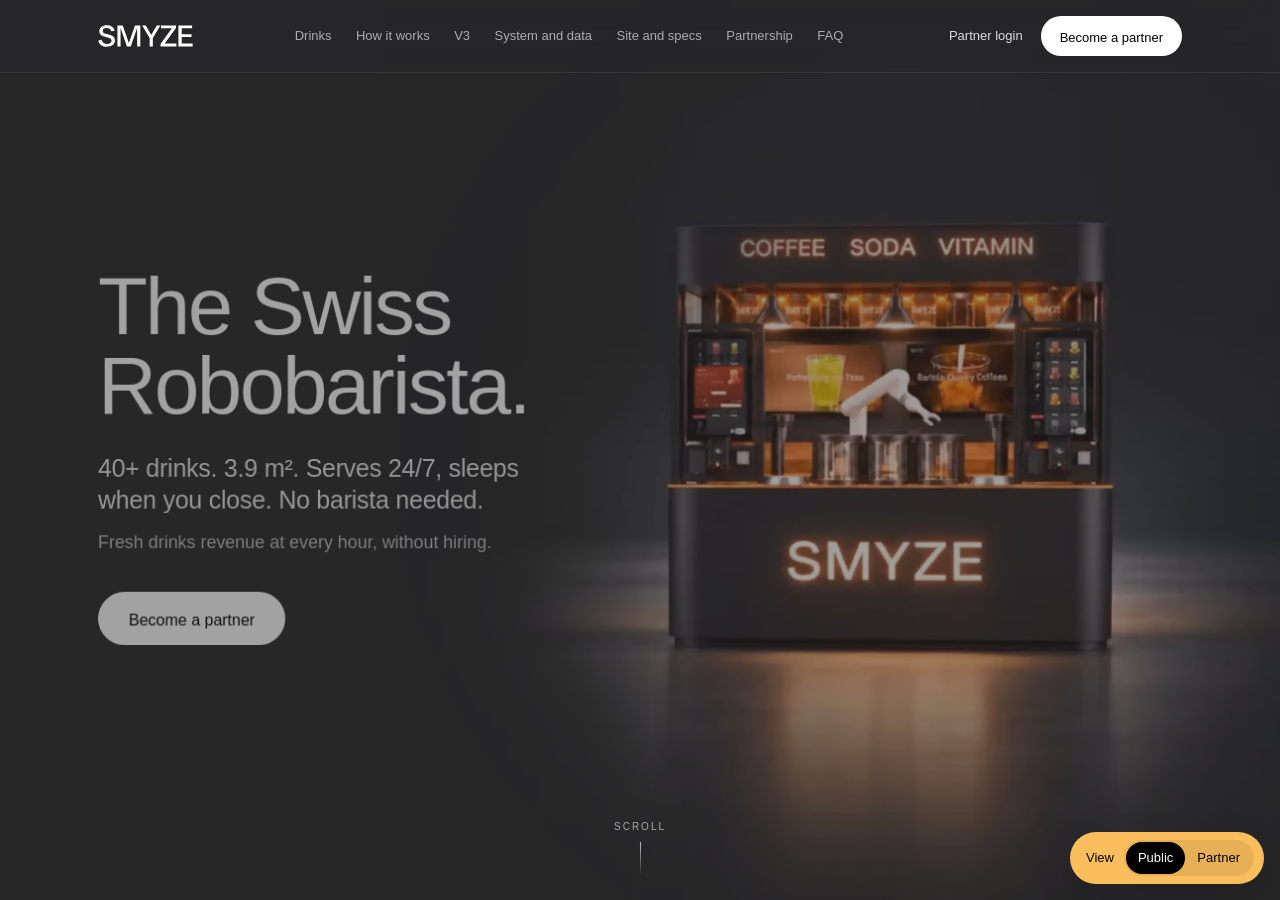
==== index.html @ b6edce9a "Preview (partner): Company-Product-Pages main@ba31c51" ====
<!DOCTYPE html><html lang="en"><head><meta charset="utf-8"><meta name="viewport" content="width=device-width, initial-scale=1"><title>SMYZE Robobarista</title><meta http-equiv="refresh" content="0; url=/en/"><link rel="canonical" href="https://robobarista.smyze.com/en/"><meta name="robots" content="noindex"><style>@font-face{font-family:'Smyze Sans Pro';src:url(/_astro/SmyzeSansPro-Regular.C-FKNykz.woff2) format('woff2');font-weight:400;font-display:swap}</style><style>html,body{color:#fff;background:#000;min-height:100%;margin:0}body{-webkit-font-smoothing:antialiased;-moz-osx-font-smoothing:grayscale;font-family:Smyze Sans Pro,Helvetica,Arial,sans-serif}.redirect{box-sizing:border-box;text-align:center;flex-direction:column;justify-content:center;align-items:center;gap:1rem;min-height:100dvh;padding:1.5rem;display:flex}.redirect svg{width:auto;max-width:100%;height:clamp(2.25rem,1.5rem + 3vw,3.5rem);margin-bottom:1rem}.redirect__text{margin:0;font-size:1.25rem}.redirect__link{color:#fff9;text-underline-offset:3px;font-size:1rem}.redirect__link:hover,.redirect__link:focus-visible{color:#fff}
</style></head><body><main class="redirect"><svg xmlns="http://www.w3.org/2000/svg" viewBox="70 68 1057 245" width="242" height="56" fill="currentColor" aria-hidden="true" focusable="false"><path d="M73.4,239.3l35.6-7.9c6.9,29.8,28.4,46.9,61.7,46.9c29.8,0,50-13.4,50-35.3c0-56.5-136-21.6-136-105.5c0-43.2,35.6-67.5,84-67.5c46.6,0,78.1,22.3,86,61.3l-36,7.5c-7.2-24.3-25-37.4-52.1-37.4c-26.7,0-44.5,12.3-44.5,32.2c0,54.1,136.4,17.8,136.4,104.2c0,44.5-36.3,72-90.1,72C115.6,309.9,80.6,282.8,73.4,239.3z"></path><path d="M540.8,73.4v233h-35.3V102.5l-71.3,203.9h-42.1l-71.3-204.9v204.9h-35v-233h58.9l68.5,194l68.2-194H540.8z"></path><path d="M763.9,73.4l-84,138.4v94.6h-35.3v-94.6L561.4,73.4h40.1l61,105.2l61.3-105.2H763.9z"></path><path d="M942.8,274.9v31.5H766v-28.1l126.4-173.4h-121V73.4H938v28.1L812.2,274.9H942.8z"></path><path d="M1123.7,274.9v31.5H965v-233h152.5v31.5h-115.5v65.5h109v31.2h-109v73.3H1123.7z"></path></svg><p class="redirect__text">Redirecting you to the Robobarista page…</p><a class="redirect__link" href="/en/">Continue to the page</a></main></body></html>
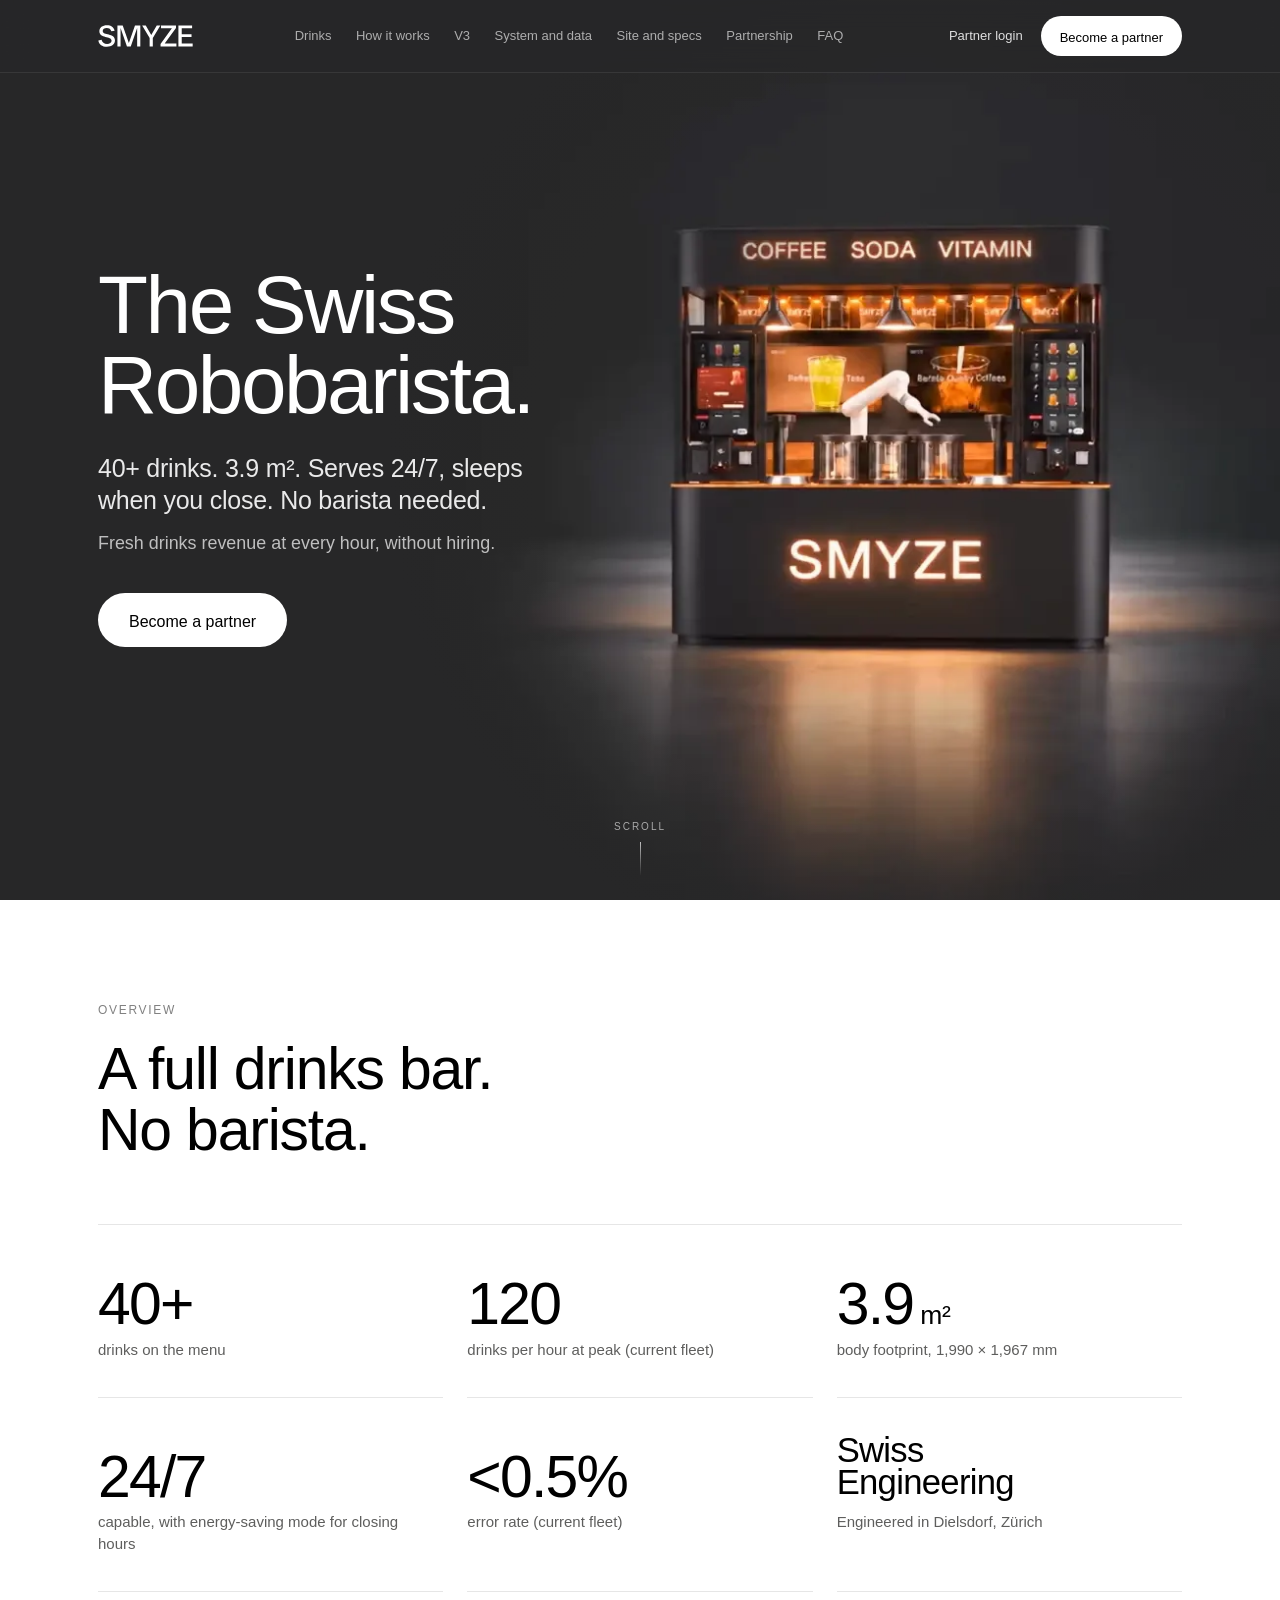
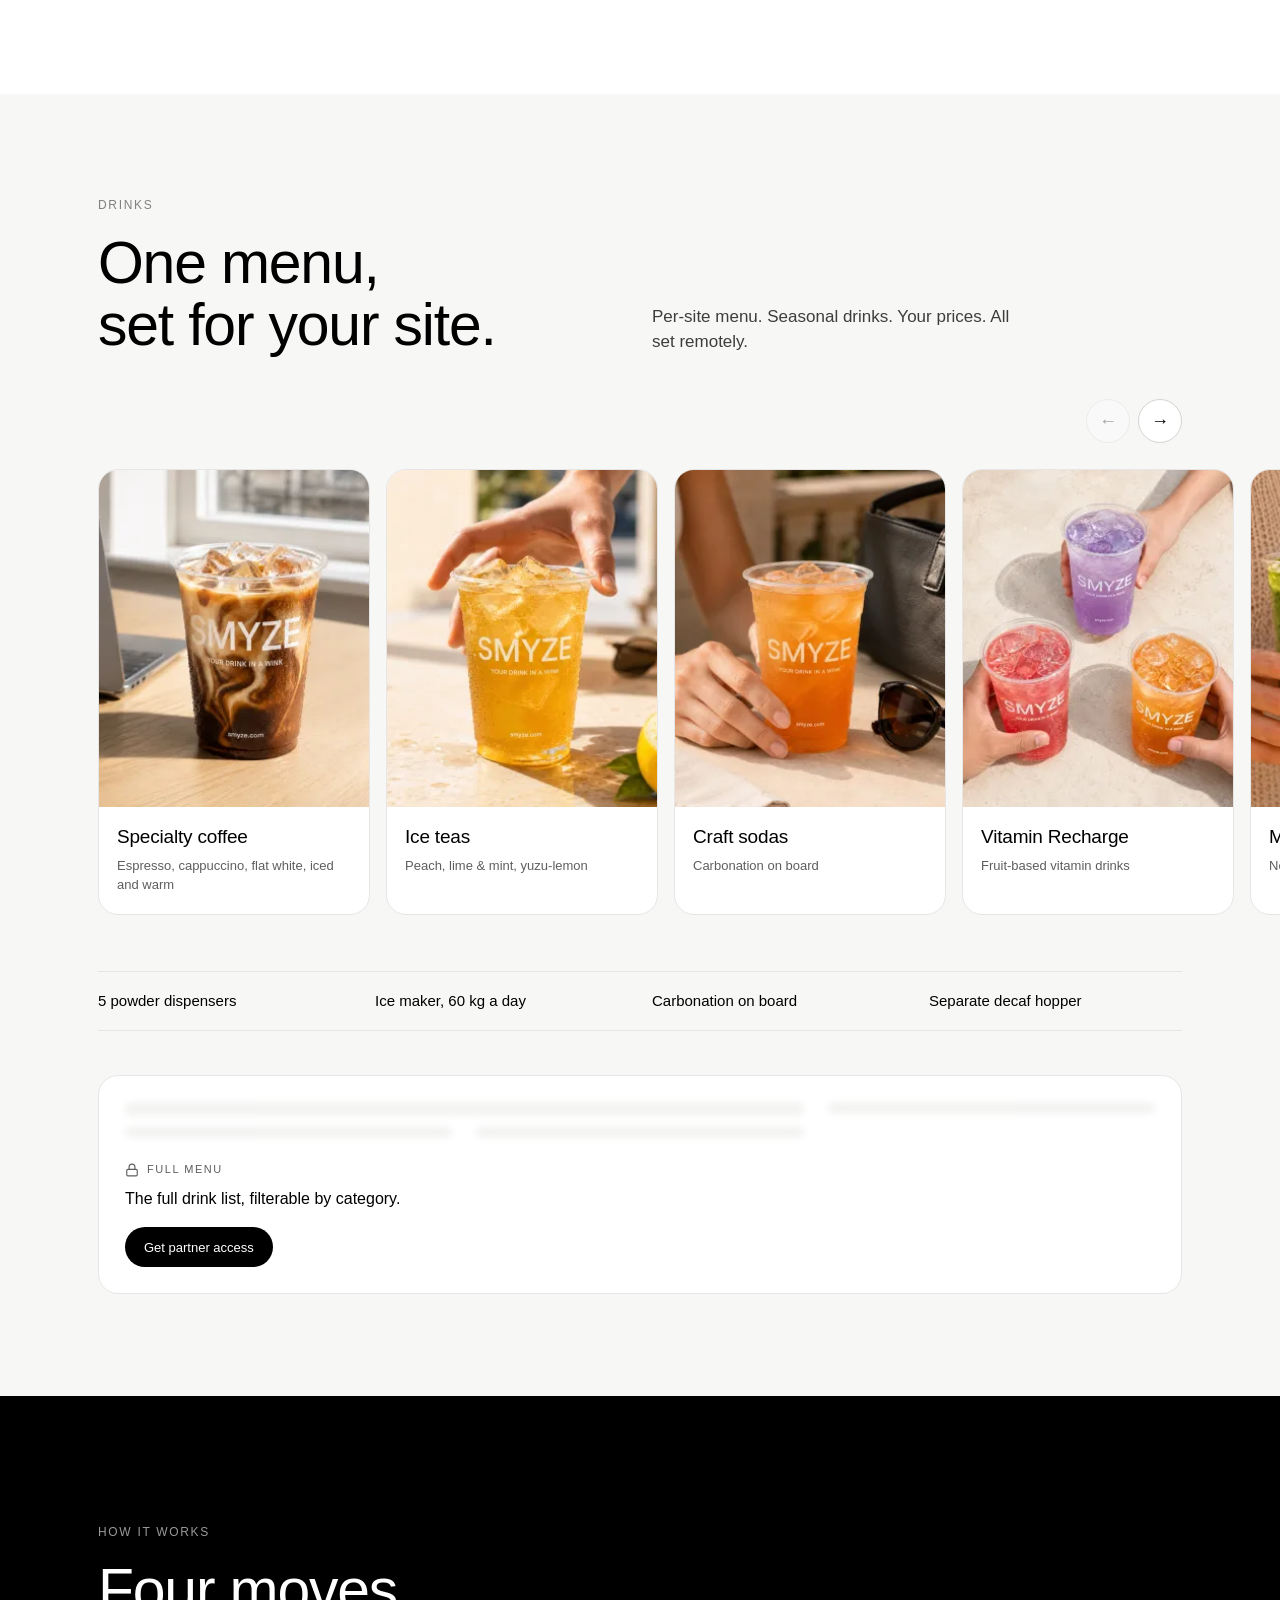
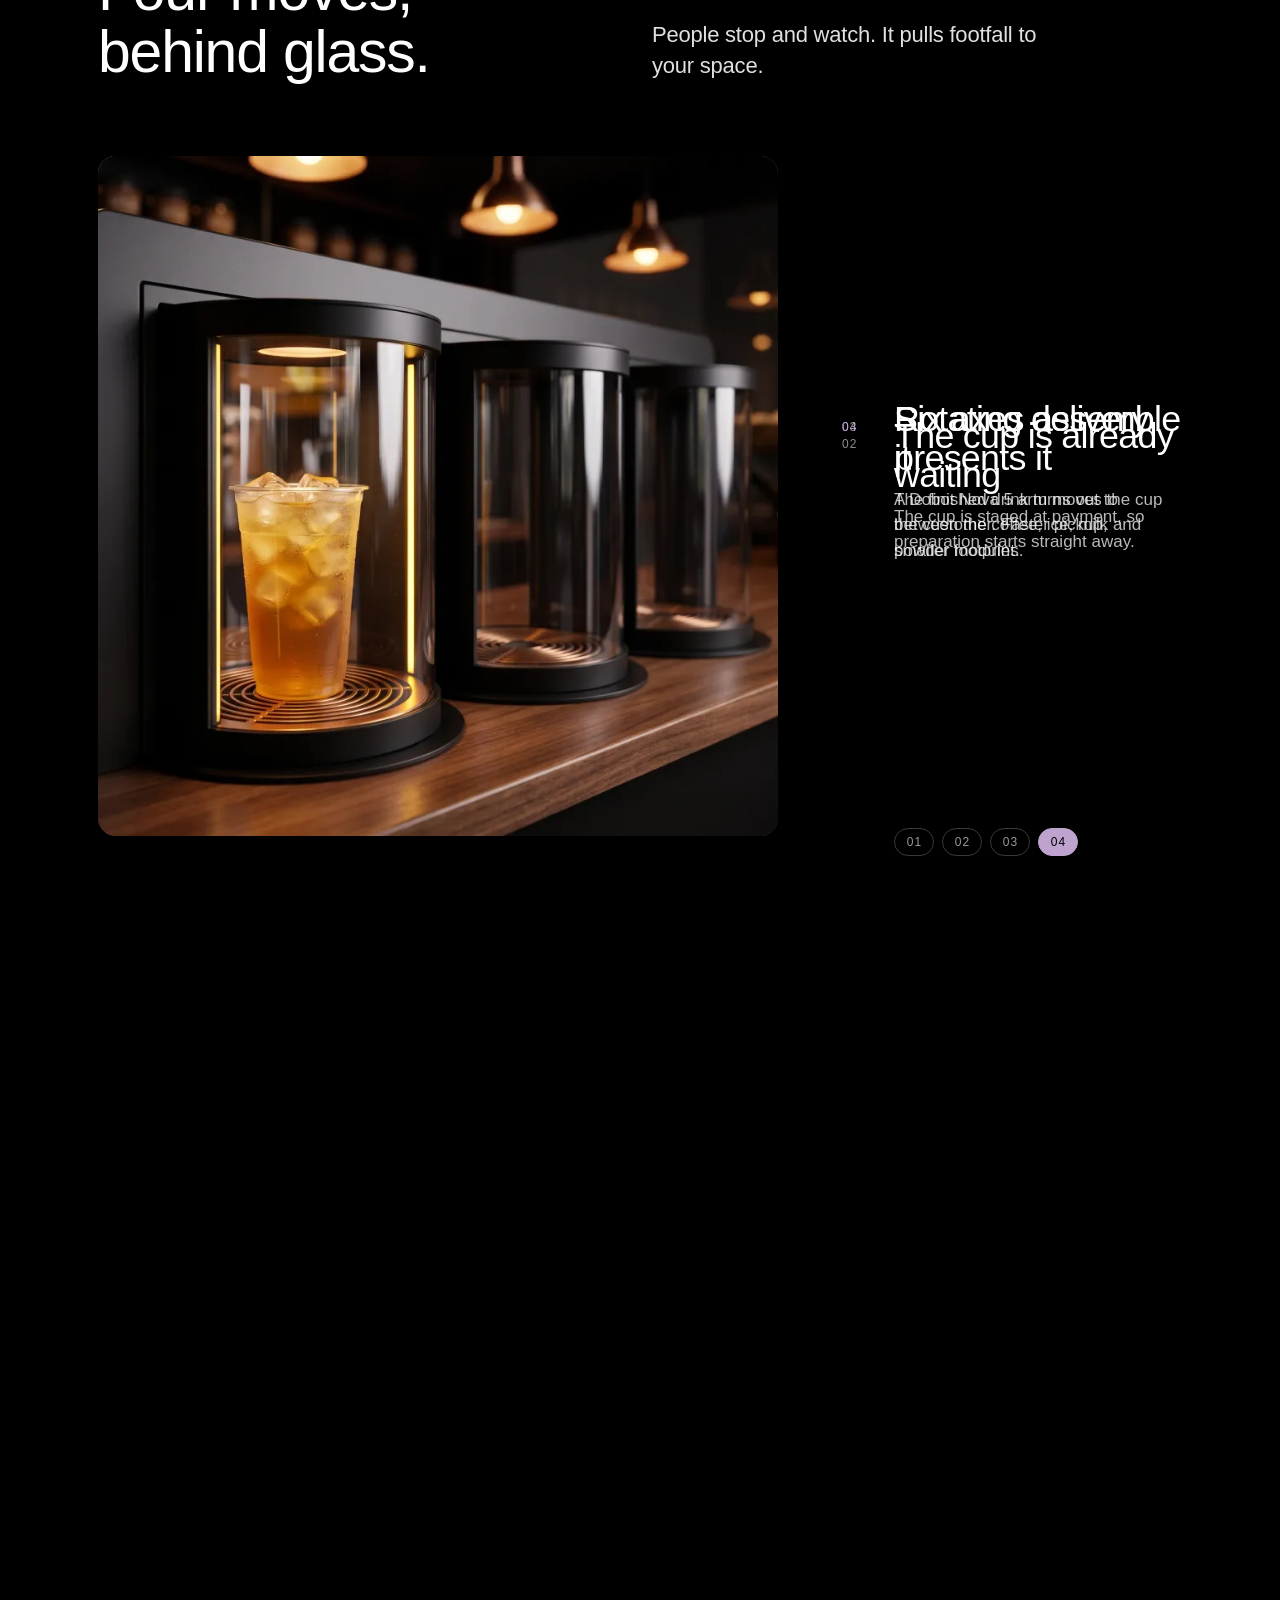
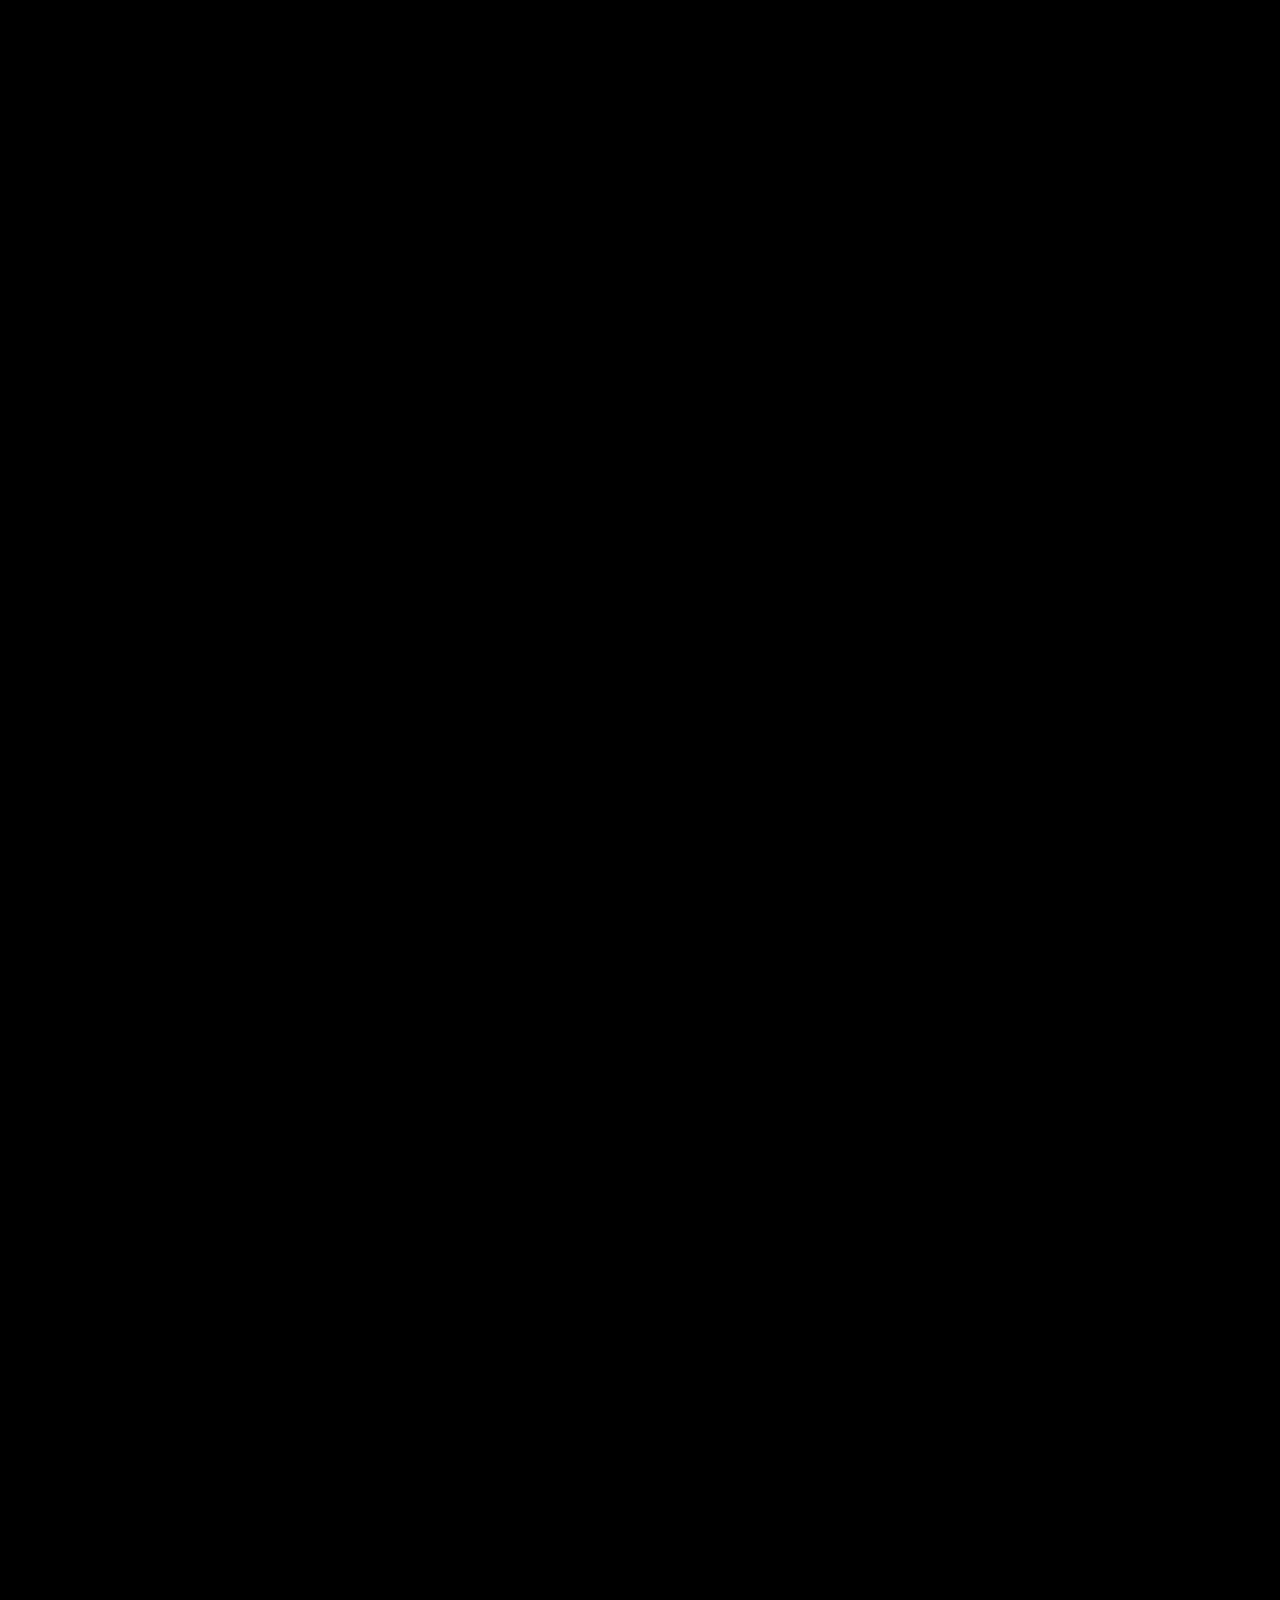
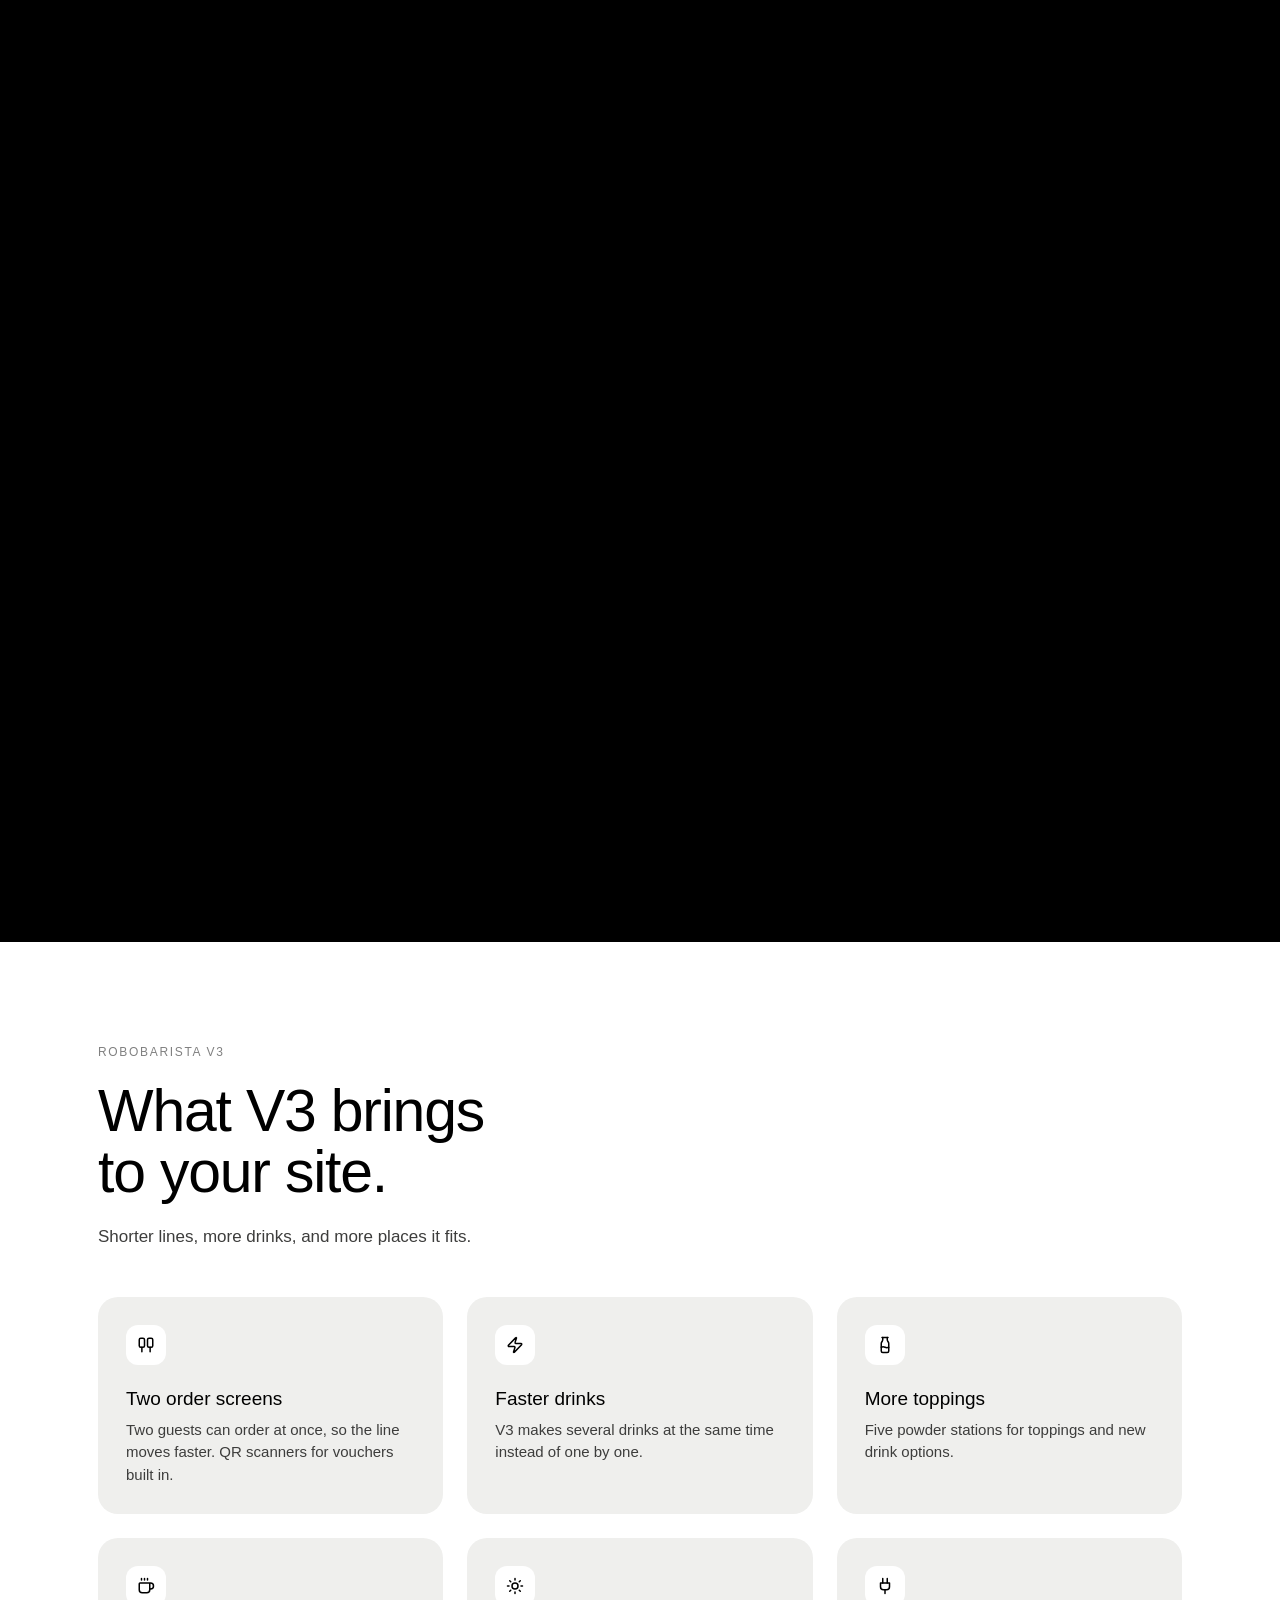
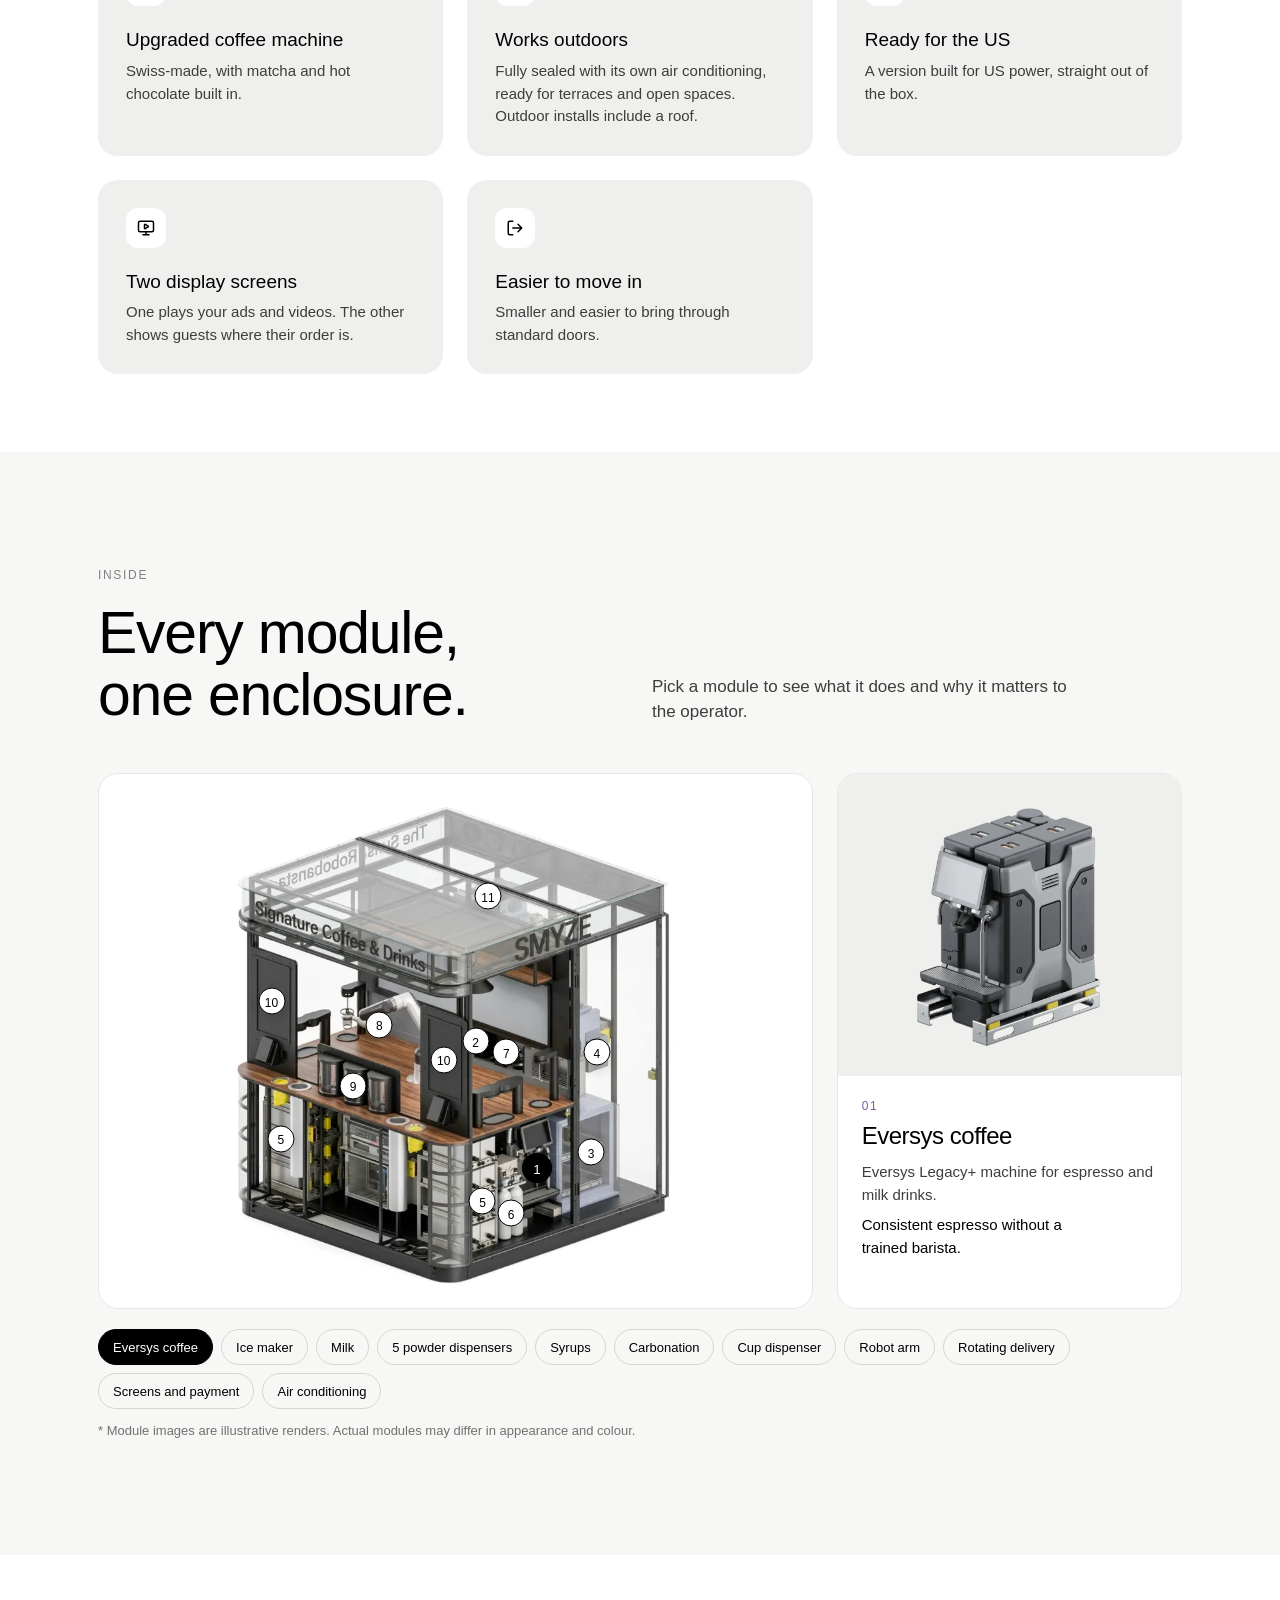
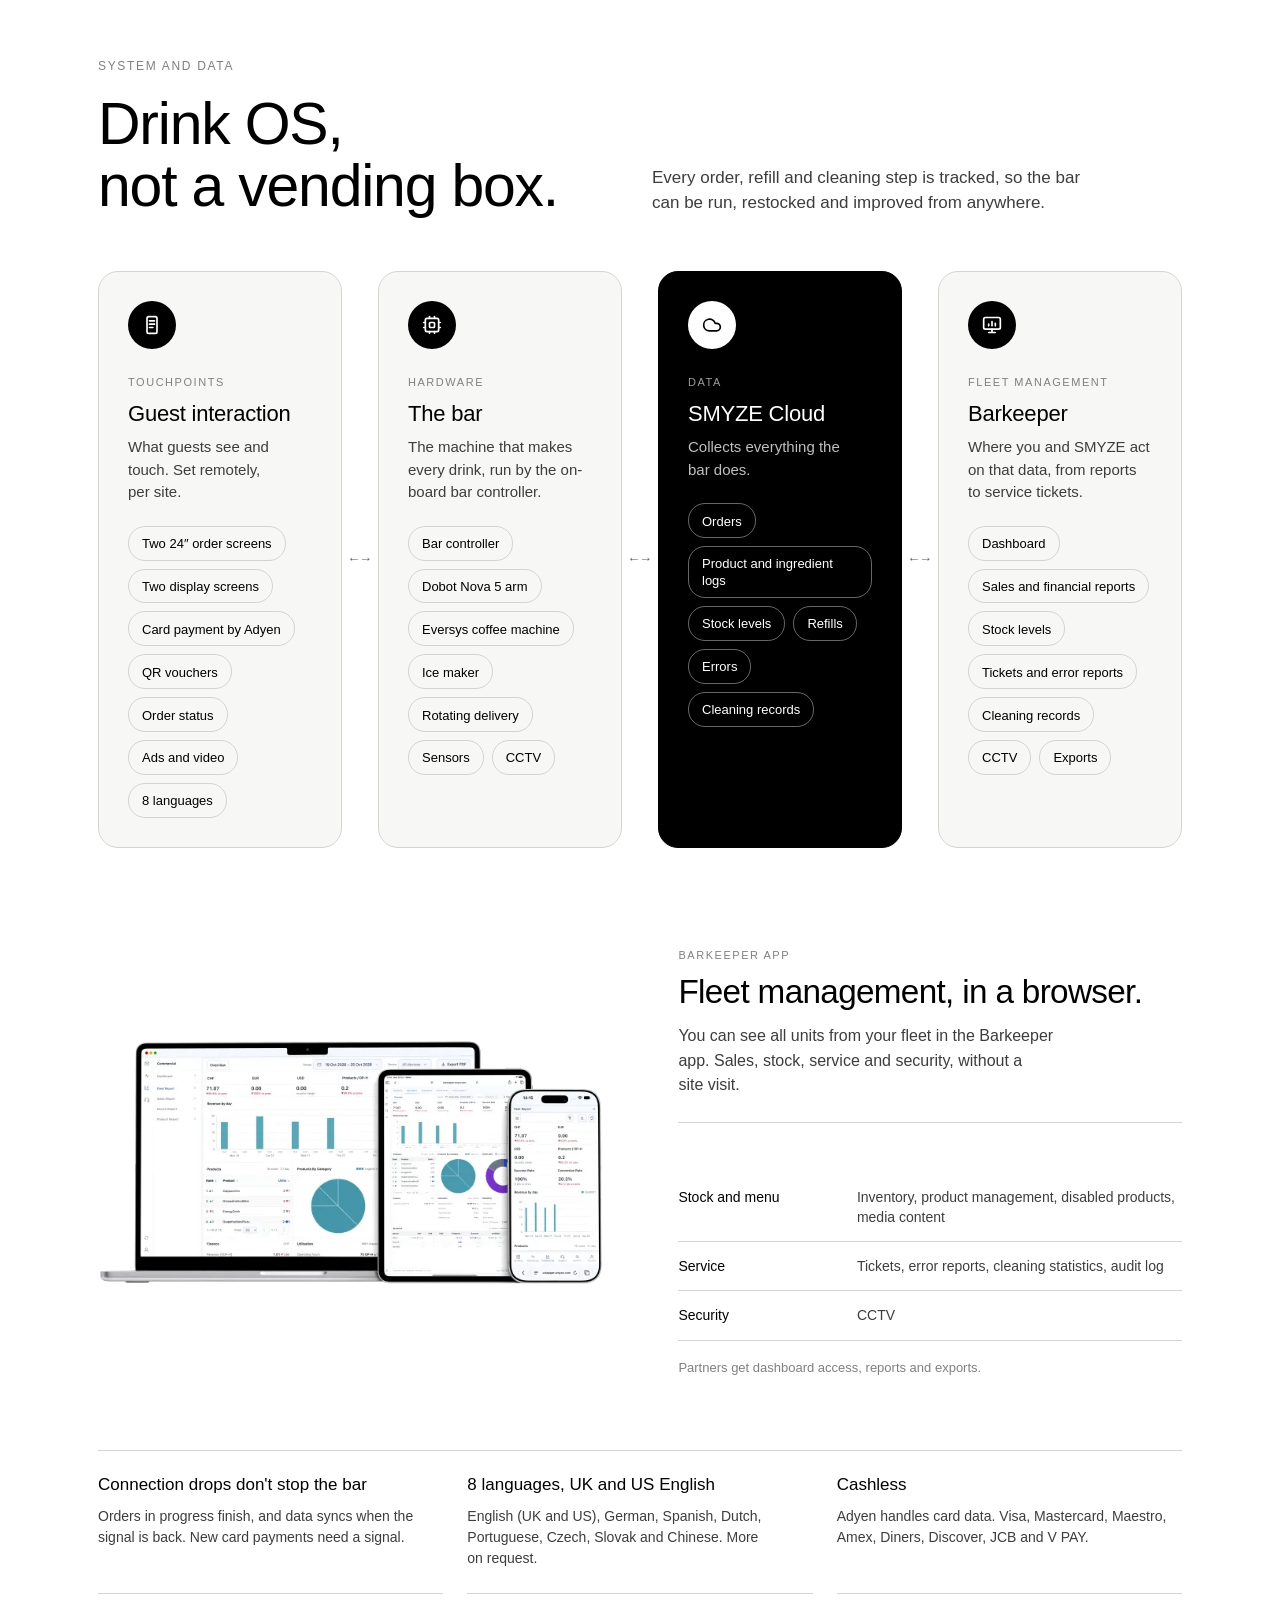
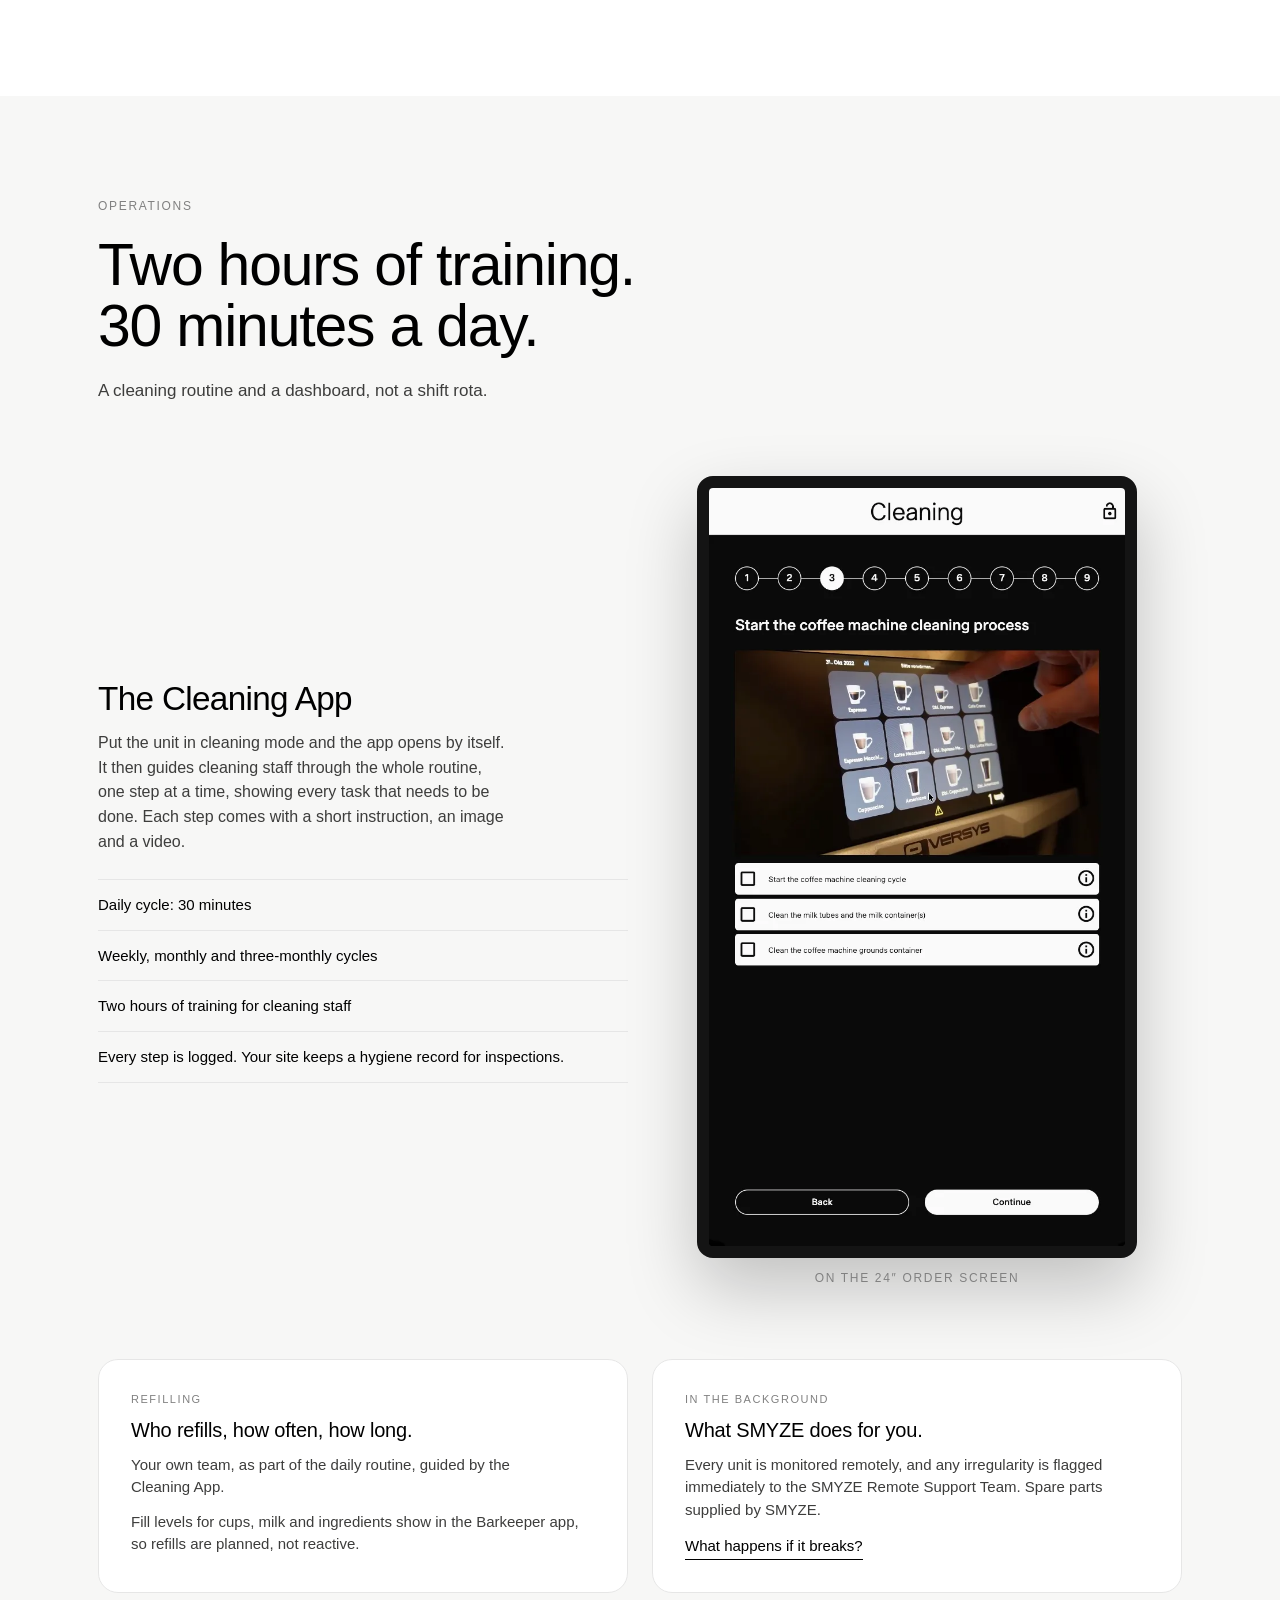
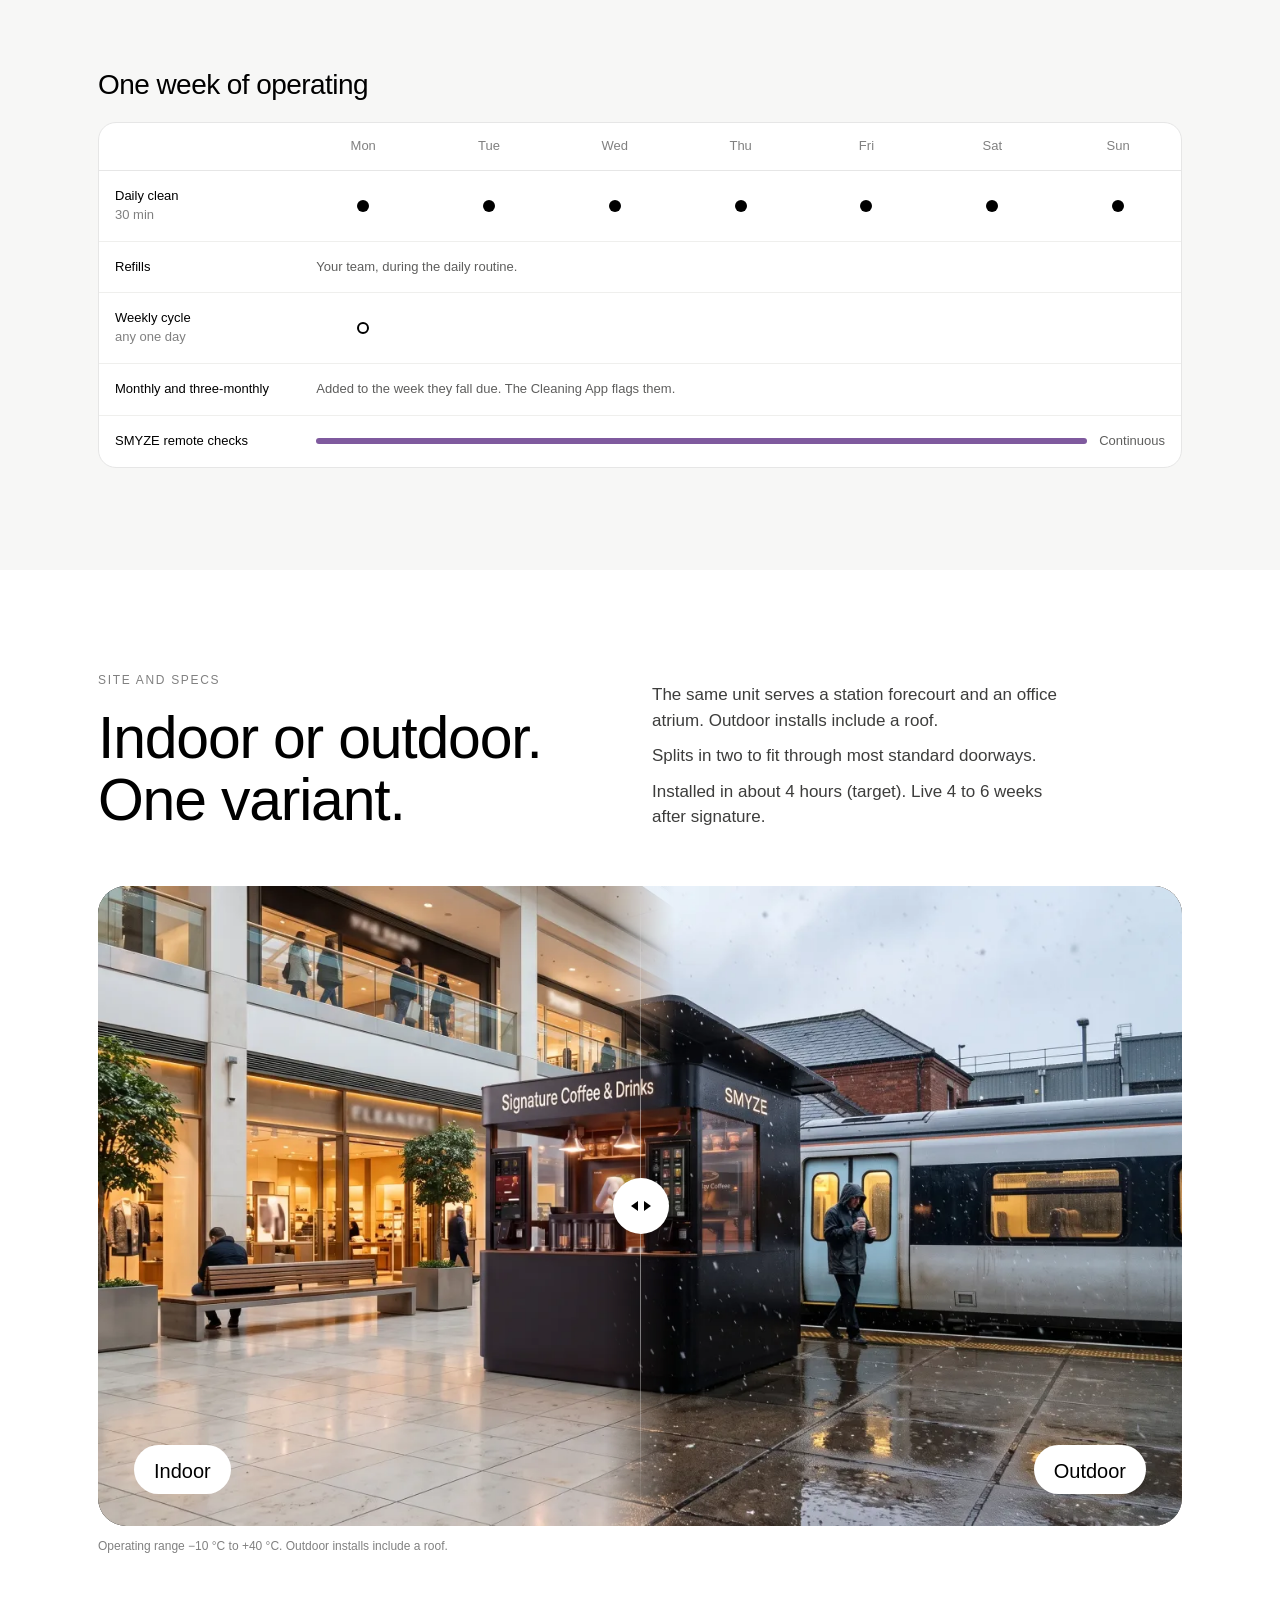
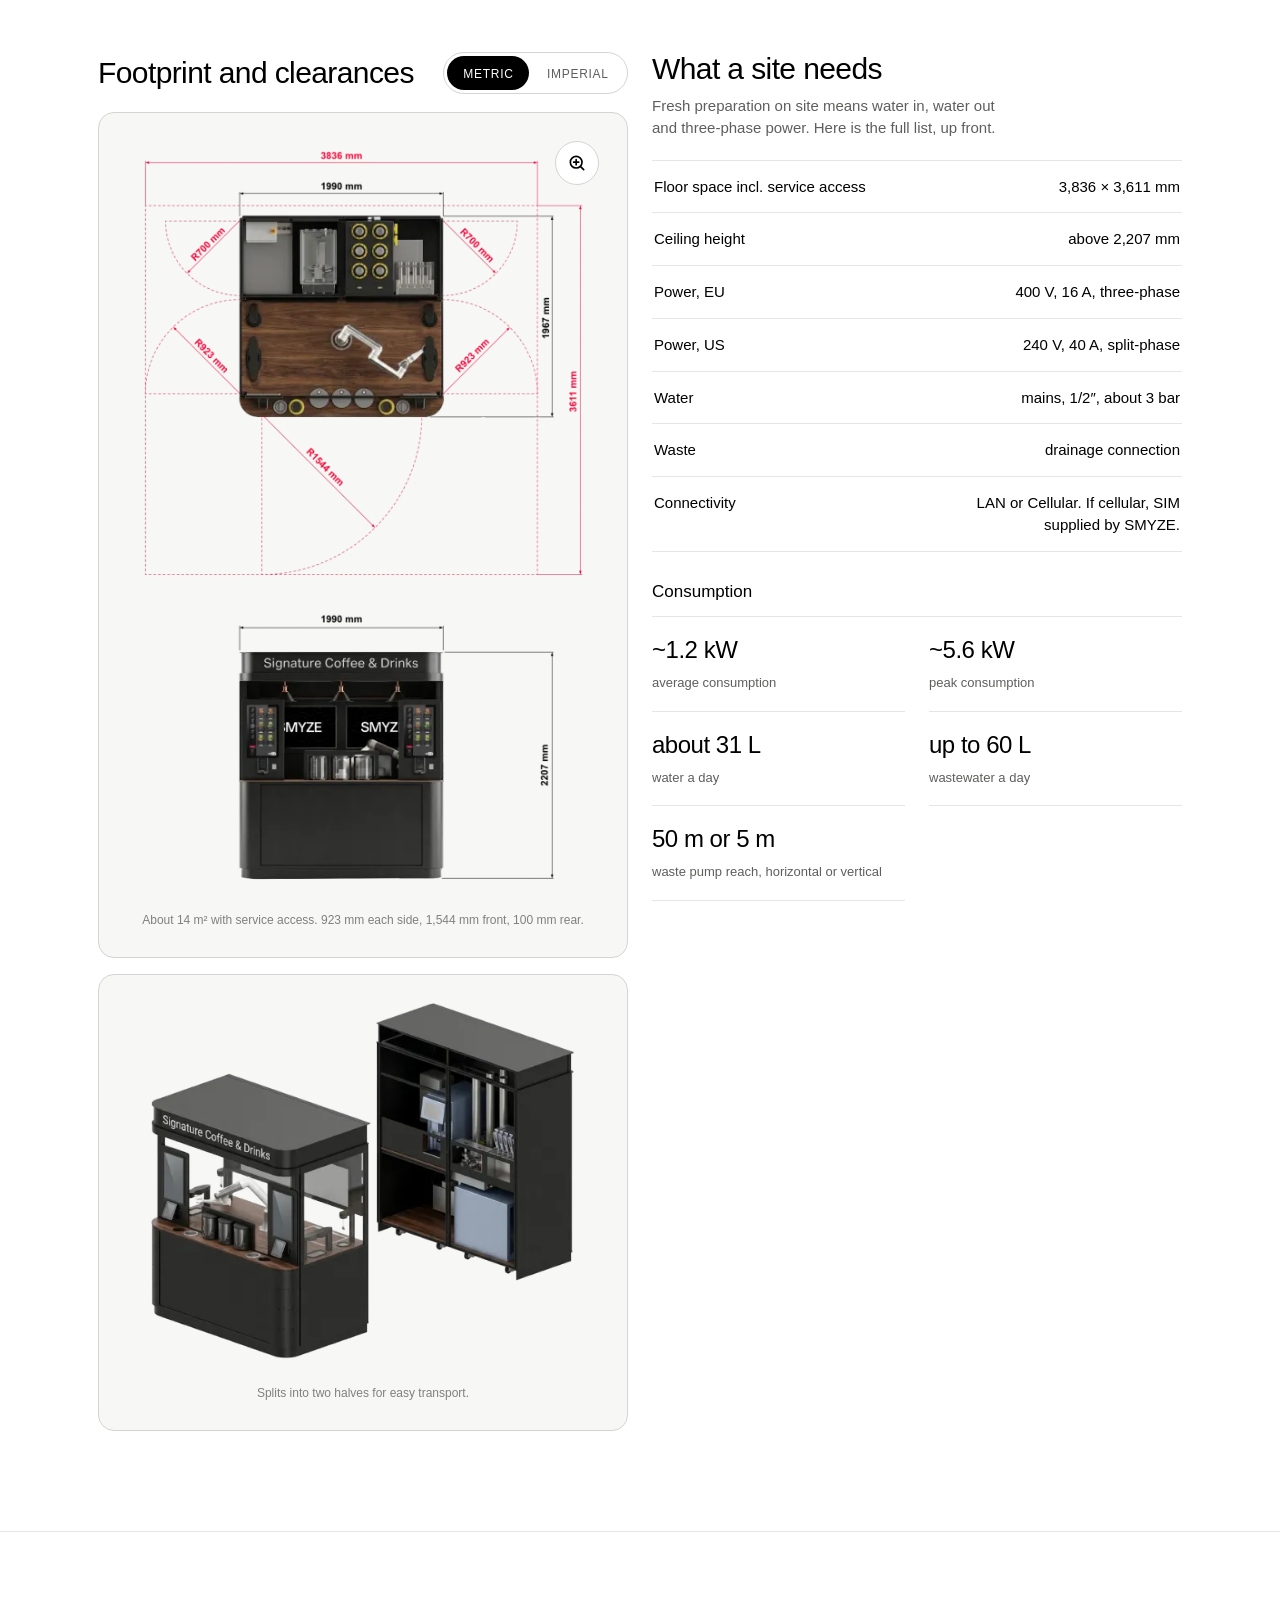
==== commit cc4920ae: "Preview (partner): Company-Product-Pages main@56087ed + uncommitted changes" ====
--- a/index.html
+++ b/index.html
@@ -1,2 +1,23 @@
-<!DOCTYPE html><html lang="en"><head><meta charset="utf-8"><meta name="viewport" content="width=device-width, initial-scale=1"><title>SMYZE Robobarista</title><meta http-equiv="refresh" content="0; url=/en/"><link rel="canonical" href="https://robobarista.smyze.com/en/"><meta name="robots" content="noindex"><style>@font-face{font-family:'Smyze Sans Pro';src:url(/_astro/SmyzeSansPro-Regular.C-FKNykz.woff2) format('woff2');font-weight:400;font-display:swap}</style><style>html,body{color:#fff;background:#000;min-height:100%;margin:0}body{-webkit-font-smoothing:antialiased;-moz-osx-font-smoothing:grayscale;font-family:Smyze Sans Pro,Helvetica,Arial,sans-serif}.redirect{box-sizing:border-box;text-align:center;flex-direction:column;justify-content:center;align-items:center;gap:1rem;min-height:100dvh;padding:1.5rem;display:flex}.redirect svg{width:auto;max-width:100%;height:clamp(2.25rem,1.5rem + 3vw,3.5rem);margin-bottom:1rem}.redirect__text{margin:0;font-size:1.25rem}.redirect__link{color:#fff9;text-underline-offset:3px;font-size:1rem}.redirect__link:hover,.redirect__link:focus-visible{color:#fff}
-</style></head><body><main class="redirect"><svg xmlns="http://www.w3.org/2000/svg" viewBox="70 68 1057 245" width="242" height="56" fill="currentColor" aria-hidden="true" focusable="false"><path d="M73.4,239.3l35.6-7.9c6.9,29.8,28.4,46.9,61.7,46.9c29.8,0,50-13.4,50-35.3c0-56.5-136-21.6-136-105.5c0-43.2,35.6-67.5,84-67.5c46.6,0,78.1,22.3,86,61.3l-36,7.5c-7.2-24.3-25-37.4-52.1-37.4c-26.7,0-44.5,12.3-44.5,32.2c0,54.1,136.4,17.8,136.4,104.2c0,44.5-36.3,72-90.1,72C115.6,309.9,80.6,282.8,73.4,239.3z"></path><path d="M540.8,73.4v233h-35.3V102.5l-71.3,203.9h-42.1l-71.3-204.9v204.9h-35v-233h58.9l68.5,194l68.2-194H540.8z"></path><path d="M763.9,73.4l-84,138.4v94.6h-35.3v-94.6L561.4,73.4h40.1l61,105.2l61.3-105.2H763.9z"></path><path d="M942.8,274.9v31.5H766v-28.1l126.4-173.4h-121V73.4H938v28.1L812.2,274.9H942.8z"></path><path d="M1123.7,274.9v31.5H965v-233h152.5v31.5h-115.5v65.5h109v31.2h-109v73.3H1123.7z"></path></svg><p class="redirect__text">Redirecting you to the Robobarista page…</p><a class="redirect__link" href="/en/">Continue to the page</a></main></body></html>+<!DOCTYPE html><html lang="en" data-astro-cid-z4jru4n3><head><meta name="robots" content="noindex, nofollow"><meta charset="utf-8"><meta name="viewport" content="width=device-width,initial-scale=1"><script>
+      document.documentElement.classList.add('js')
+      try {
+        if (localStorage.getItem('rb-units') === 'imperial') document.documentElement.dataset.units = 'imperial'
+        var cur = localStorage.getItem('rb-currency') // non-base entries of calculator.currencies
+        if (cur === 'EUR' || cur === 'USD') document.documentElement.dataset.currency = cur
+      } catch (e) {}
+    </script><link rel="preload" href="/_astro/SmyzeSansPro-Regular.C-FKNykz.woff2" as="font" type="font/woff2" crossorigin><link rel="preload" href="/_astro/SmyzeSansPro-Medium.Bd-EK3-c.woff2" as="font" type="font/woff2" crossorigin><link rel="icon" href="/favicon.ico" sizes="16x16 32x32 48x48"><link rel="icon" type="image/png" sizes="32x32" href="/favicons/favicon-32x32.png"><link rel="apple-touch-icon" sizes="180x180" href="/favicons/apple-touch-icon.png"><meta name="theme-color" content="#000000"><title>Robobarista V3: the Swiss robotic drinks bar</title><meta name="description" content="SMYZE Robobarista V3 is a Swiss-engineered robotic drinks bar. 40+ drinks on a 3.9 m² body, serves 24/7, no barista needed. Three ways to partner: revenue share, revenue share with buy-in, or leasing."><link rel="canonical" href="https://robobarista.smyze.com/"><link rel="sitemap" type="application/xml" href="/sitemap.xml"><meta property="og:site_name" content="SMYZE"><meta property="og:title" content="Robobarista V3: the Swiss robotic drinks bar"><meta property="og:description" content="SMYZE Robobarista V3 is a Swiss-engineered robotic drinks bar. 40+ drinks on a 3.9 m² body, serves 24/7, no barista needed. Three ways to partner: revenue share, revenue share with buy-in, or leasing."><meta property="og:type" content="website"><meta property="og:url" content="https://robobarista.smyze.com/"><meta property="og:locale" content="en"><meta property="og:image" content="https://robobarista.smyze.com/_astro/hero-still.BVeGRhOP_1r7NWV.jpg"><meta property="og:image:width" content="1080"><meta property="og:image:height" content="566"><meta property="og:image:alt" content="SMYZE Robobarista V3, front view"><meta name="twitter:card" content="summary_large_image"><script type="application/ld+json">{"@context":"https://schema.org","@graph":[{"@type":"Organization","@id":"https://robobarista.smyze.com/#organization","name":"SMYZE","legalName":"Swiss Smyze AG","url":"https://robobarista.smyze.com/","logo":{"@type":"ImageObject","url":"https://robobarista.smyze.com/smyze-logo.svg","width":1057,"height":245},"address":{"@type":"PostalAddress","addressLocality":"Dielsdorf","addressRegion":"Zürich","addressCountry":"CH"}},{"@type":"WebSite","@id":"https://robobarista.smyze.com/#website","url":"https://robobarista.smyze.com/","name":"SMYZE Robobarista V3","inLanguage":"en","publisher":{"@id":"https://robobarista.smyze.com/#organization"}},{"@type":["WebPage","FAQPage"],"@id":"https://robobarista.smyze.com/#webpage","url":"https://robobarista.smyze.com/","name":"Robobarista V3: the Swiss robotic drinks bar","description":"SMYZE Robobarista V3 is a Swiss-engineered robotic drinks bar. 40+ drinks on a 3.9 m² body, serves 24/7, no barista needed. Three ways to partner: revenue share, revenue share with buy-in, or leasing.","inLanguage":"en","isPartOf":{"@id":"https://robobarista.smyze.com/#website"},"about":{"@id":"https://robobarista.smyze.com/#product"},"primaryImageOfPage":{"@type":"ImageObject","url":"https://robobarista.smyze.com/_astro/hero-still.BVeGRhOP_1r7NWV.jpg","width":1080,"height":566},"mainEntity":[{"@type":"Question","name":"Which business models do you offer?","acceptedAnswer":{"@type":"Answer","text":"Three models. Revenue share, with no upfront investment. Revenue share with buy-in, for established locations that want a larger share. Leasing, a fixed monthly cost plus a small fee per drink, for sites that offer drinks free of charge. In every model SMYZE supplies the Robobarista, all ingredients, support, monitoring and maintenance. Exact terms are shared with partners."}},{"@type":"Question","name":"What daily volume does a site need?","acceptedAnswer":{"@type":"Answer","text":"About 60 to 80 drinks a day is the minimum viable volume for a Robobarista site."}},{"@type":"Question","name":"What does a site need?","acceptedAnswer":{"@type":"Answer","text":"3,836 × 3,611 mm of floor space including service access, and a ceiling above 2,207 mm. Power: 400 V three-phase at 16 A in the EU, or 240 V split-phase at 40 A in the US. A 1/2″ mains water connection at about 3 bar, a drain, and cellular signal. SMYZE supplies the SIM."}},{"@type":"Question","name":"How fast can we go live?","acceptedAnswer":{"@type":"Answer","text":"A Robobarista is live 4 to 6 weeks after signature."}},{"@type":"Question","name":"How long does installation take?","acceptedAnswer":{"@type":"Answer","text":"The unit arrives in two halves and is assembled on site. Installation takes about 4 hours on site (target). You are live 4 to 6 weeks after signature."}},{"@type":"Question","name":"Who refills and cleans it?","acceptedAnswer":{"@type":"Answer","text":"One trained person. The daily clean and refilling takes 30 minutes, guided step by step by the Cleaning App. Weekly, monthly and three-monthly cycles come on top. Training takes two hours."}},{"@type":"Question","name":"What happens if it breaks?","acceptedAnswer":{"@type":"Answer","text":"Every unit is monitored remotely by the SMYZE team, and any irregularity is flagged immediately to the SMYZE Remote Support Team. Errors also show up in the Barkeeper app as tickets, and SMYZE supplies the spare parts."}},{"@type":"Question","name":"Can it go outdoors?","acceptedAnswer":{"@type":"Answer","text":"Yes. One variant covers indoor and outdoor sites. Operating range: −10 °C to +40 °C. Outdoor installs include a roof."}},{"@type":"Question","name":"Can we put our own coffee in it?","acceptedAnswer":{"@type":"Answer","text":"Yes. We are flexible on the choice of coffee beans, in line with our quality standards."}},{"@type":"Question","name":"Can we set our own prices?","acceptedAnswer":{"@type":"Answer","text":"Prices are agreed together and set according to market pricing, local competition and other factors that affect sales. SMYZE controls the entire software, so prices can be adjusted easily at any point."}},{"@type":"Question","name":"Can we co-brand it?","acceptedAnswer":{"@type":"Answer","text":"Yes. Co-branding is possible, in line with our templates and standards."}},{"@type":"Question","name":"Who owns the sales data, and can we access it?","acceptedAnswer":{"@type":"Answer","text":"Partners get dashboard access, reports and exports."}},{"@type":"Question","name":"Is it available in the US?","acceptedAnswer":{"@type":"Answer","text":"Yes. V3 comes in EU and US versions on one platform, with native power for each market and no converters. Robobaristas are already live in Europe and the US."}},{"@type":"Question","name":"Does it take cash?","acceptedAnswer":{"@type":"Answer","text":"No. The Robobarista is cashless. An Adyen terminal takes Visa, Mastercard, Maestro, Amex, Diners, Discover, JCB and V PAY."}},{"@type":"Question","name":"What happens if it loses connection?","acceptedAnswer":{"@type":"Answer","text":"Connection drops don't stop the bar. Orders in progress finish, and data syncs when the signal is back. New card payments need a signal."}}]},{"@type":"Product","@id":"https://robobarista.smyze.com/#product","name":"SMYZE Robobarista V3","description":"40+ drinks. 3.9 m². Serves 24/7, sleeps when you close. No barista needed.","image":"https://robobarista.smyze.com/_astro/hero-still.BVeGRhOP_1r7NWV.jpg","brand":{"@type":"Brand","name":"SMYZE"},"manufacturer":{"@id":"https://robobarista.smyze.com/#organization"},"category":"Robotic drinks bar"}]}</script><link rel="stylesheet" href="/_astro/base.DadOF8Dt.css"><link rel="stylesheet" href="/_astro/Landing.D2PHmFig.css"></head><body data-astro-cid-z4jru4n3><a class="skip-link" href="#main" data-astro-cid-z4jru4n3>Skip to content</a><header class="hdr" data-header data-astro-cid-fzpbxy5g><div class="container hdr__bar" data-astro-cid-fzpbxy5g><a class="hdr__logo" href="#top" aria-label="SMYZE home" data-astro-cid-fzpbxy5g><svg xmlns="http://www.w3.org/2000/svg" viewBox="70 68 1057 245" width="95" height="22" fill="currentColor" aria-hidden="true" focusable="false"><path d="M73.4,239.3l35.6-7.9c6.9,29.8,28.4,46.9,61.7,46.9c29.8,0,50-13.4,50-35.3c0-56.5-136-21.6-136-105.5c0-43.2,35.6-67.5,84-67.5c46.6,0,78.1,22.3,86,61.3l-36,7.5c-7.2-24.3-25-37.4-52.1-37.4c-26.7,0-44.5,12.3-44.5,32.2c0,54.1,136.4,17.8,136.4,104.2c0,44.5-36.3,72-90.1,72C115.6,309.9,80.6,282.8,73.4,239.3z"></path><path d="M540.8,73.4v233h-35.3V102.5l-71.3,203.9h-42.1l-71.3-204.9v204.9h-35v-233h58.9l68.5,194l68.2-194H540.8z"></path><path d="M763.9,73.4l-84,138.4v94.6h-35.3v-94.6L561.4,73.4h40.1l61,105.2l61.3-105.2H763.9z"></path><path d="M942.8,274.9v31.5H766v-28.1l126.4-173.4h-121V73.4H938v28.1L812.2,274.9H942.8z"></path><path d="M1123.7,274.9v31.5H965v-233h152.5v31.5h-115.5v65.5h109v31.2h-109v73.3H1123.7z"></path></svg></a><nav class="hdr__nav" aria-label="Sections" data-nav-links data-astro-cid-fzpbxy5g><a href="#drinks" data-spy="drinks" data-astro-cid-fzpbxy5g>Drinks</a><a href="#how" data-spy="how" data-astro-cid-fzpbxy5g>How it works</a><a href="#v3" data-spy="v3" data-astro-cid-fzpbxy5g>V3</a><a href="#system" data-spy="system" data-astro-cid-fzpbxy5g>System and data</a><a href="#site" data-spy="site" data-astro-cid-fzpbxy5g>Site and specs</a><a href="#models" data-spy="models" data-astro-cid-fzpbxy5g>Partnership</a><a href="#faq" data-spy="faq" data-astro-cid-fzpbxy5g>FAQ</a><span class="hdr__underline" aria-hidden="true" data-underline data-astro-cid-fzpbxy5g></span></nav><div class="hdr__actions" data-astro-cid-fzpbxy5g><a class="hdr__account" href="/partner/" data-astro-cid-fzpbxy5g>Partner login</a><a class="btn btn--sm hdr__cta" href="#contact" data-cta="header" data-astro-cid-fzpbxy5g>Become a partner</a><button class="hdr__burger" type="button" aria-label="Open menu" aria-haspopup="dialog" data-menu-open data-astro-cid-fzpbxy5g><span data-astro-cid-fzpbxy5g></span><span data-astro-cid-fzpbxy5g></span></button></div></div></header><dialog class="menu" aria-label="Menu" data-menu data-astro-cid-fzpbxy5g><div class="container menu__bar" data-astro-cid-fzpbxy5g><a class="menu__logo" href="#top" aria-label="SMYZE home" data-menu-link data-astro-cid-fzpbxy5g><svg xmlns="http://www.w3.org/2000/svg" viewBox="70 68 1057 245" width="95" height="22" fill="currentColor" aria-hidden="true" focusable="false"><path d="M73.4,239.3l35.6-7.9c6.9,29.8,28.4,46.9,61.7,46.9c29.8,0,50-13.4,50-35.3c0-56.5-136-21.6-136-105.5c0-43.2,35.6-67.5,84-67.5c46.6,0,78.1,22.3,86,61.3l-36,7.5c-7.2-24.3-25-37.4-52.1-37.4c-26.7,0-44.5,12.3-44.5,32.2c0,54.1,136.4,17.8,136.4,104.2c0,44.5-36.3,72-90.1,72C115.6,309.9,80.6,282.8,73.4,239.3z"></path><path d="M540.8,73.4v233h-35.3V102.5l-71.3,203.9h-42.1l-71.3-204.9v204.9h-35v-233h58.9l68.5,194l68.2-194H540.8z"></path><path d="M763.9,73.4l-84,138.4v94.6h-35.3v-94.6L561.4,73.4h40.1l61,105.2l61.3-105.2H763.9z"></path><path d="M942.8,274.9v31.5H766v-28.1l126.4-173.4h-121V73.4H938v28.1L812.2,274.9H942.8z"></path><path d="M1123.7,274.9v31.5H965v-233h152.5v31.5h-115.5v65.5h109v31.2h-109v73.3H1123.7z"></path></svg></a><button class="menu__close" type="button" aria-label="Close menu" data-menu-close data-astro-cid-fzpbxy5g><span data-astro-cid-fzpbxy5g></span><span data-astro-cid-fzpbxy5g></span></button></div><nav class="container menu__links" aria-label="Sections" data-astro-cid-fzpbxy5g><a href="#drinks" data-menu-link data-astro-cid-fzpbxy5g>Drinks</a><a href="#how" data-menu-link data-astro-cid-fzpbxy5g>How it works</a><a href="#v3" data-menu-link data-astro-cid-fzpbxy5g>V3</a><a href="#system" data-menu-link data-astro-cid-fzpbxy5g>System and data</a><a href="#site" data-menu-link data-astro-cid-fzpbxy5g>Site and specs</a><a href="#models" data-menu-link data-astro-cid-fzpbxy5g>Partnership</a><a href="#faq" data-menu-link data-astro-cid-fzpbxy5g>FAQ</a><a class="btn btn--white menu__cta" href="#contact" data-menu-link data-cta="menu" data-astro-cid-fzpbxy5g>Become a partner</a><a class="menu__account" href="/partner/" data-astro-cid-fzpbxy5g>Partner login</a></nav></dialog><script type="module">var e=document.querySelector(`[data-header]`),t=document.querySelector(`[data-nav-links]`),n=document.querySelector(`[data-underline]`),r=document.getElementById(`top`);function i(){if(!e)return;let t=(r?.offsetHeight??window.innerHeight)-80;e.classList.toggle(`is-solid`,window.scrollY>=t)}var a=!1;window.addEventListener(`scroll`,()=>{a||(a=!0,requestAnimationFrame(()=>{a=!1,i()}))},{passive:!0}),window.addEventListener(`resize`,i),i();var o=t?Array.from(t.querySelectorAll(`a[data-spy]`)):[],s=``;function c(){if(!n)return;let e=o.find(e=>e.dataset.spy===s);e?(n.style.opacity=`1`,n.style.transform=`translateX(${e.offsetLeft}px) scaleX(${e.offsetWidth})`):n.style.opacity=`0`}function l(e){e!==s&&(s=e,o.forEach(t=>{t.dataset.spy===e?t.setAttribute(`aria-current`,`true`):t.removeAttribute(`aria-current`)}),c())}var u=new IntersectionObserver(e=>{e.forEach(e=>{e.isIntersecting&&l(e.target.dataset.nav??``)})},{rootMargin:`-45% 0px -50% 0px`});document.querySelectorAll(`main [data-nav]`).forEach(e=>u.observe(e)),window.addEventListener(`resize`,c),document.fonts?.ready.then(c);var d=document.querySelector(`[data-menu]`),f=document.querySelector(`[data-menu-open]`),p=window.matchMedia(`(min-width: 1160px)`);function m(){d?.open&&d.close()}f?.addEventListener(`click`,()=>{d&&(d.showModal(),document.documentElement.style.overflow=`hidden`)}),d?.addEventListener(`close`,()=>{document.documentElement.style.overflow=``}),d?.querySelector(`[data-menu-close]`)?.addEventListener(`click`,m),d?.querySelectorAll(`[data-menu-link]`).forEach(e=>e.addEventListener(`click`,m)),p.addEventListener(`change`,()=>{p.matches&&m(),c()});</script><main id="main" tabindex="-1" data-astro-cid-z4jru4n3><section id="top" class="hero section--dark" data-nav="" aria-labelledby="hero-title" data-astro-cid-yodha2z4><video class="hero__intro" data-hero-intro data-src="/_astro/hero-intro.DfkDIlkV.webm" muted playsinline preload="auto" disablepictureinpicture aria-hidden="true" data-astro-cid-yodha2z4></video><script>
+    // Intro only in landscape, without reduced motion, and when the page opens at the top.
+    ;(() => {
+      const video = document.currentScript.previousElementSibling
+      if (
+        !matchMedia('(orientation: landscape)').matches ||
+        matchMedia('(prefers-reduced-motion: reduce)').matches ||
+        location.hash ||
+        scrollY > 0
+      )
+        return
+      video.closest('section').classList.add('is-intro')
+      video.src = video.dataset.src
+    })()
+  </script><div class="container hero__inner" data-astro-cid-yodha2z4><div class="cq"><div data-astro-cid-yodha2z4="true" class="grid g-380 max-2 hero__grid"><div class="hero__copy" data-astro-cid-yodha2z4><h1 id="hero-title" class="hero__title" data-astro-cid-yodha2z4>The Swiss<br>Robobarista.</h1><p class="hero__subhead" data-astro-cid-yodha2z4><span class="u-m">40+ drinks. 3.9 m². Serves 24/7, sleeps when you close. No barista needed.</span><span class="u-i">40+ drinks. 42 ft². Serves 24/7, sleeps when you close. No barista needed.</span></p><p class="hero__line" data-astro-cid-yodha2z4>Fresh drinks revenue at every hour, without hiring.</p><div class="hero__ctas" data-astro-cid-yodha2z4><a class="btn btn--lg btn--white" href="#contact" data-cta="hero" data-astro-cid-yodha2z4>Become a partner</a></div></div><div class="hero__media" data-astro-cid-yodha2z4><div class="hero__render is-still" data-hero-frame data-astro-cid-yodha2z4><video data-hero-video src="/_astro/hero.BGYrSeg9.webm" muted playsinline preload="auto" disablepictureinpicture aria-hidden="true" data-astro-cid-yodha2z4></video><img src="/_astro/hero-still.BVeGRhOP_2grwlF.webp" srcset="/_astro/hero-still.BVeGRhOP_Z18eq2I.webp 540w, /_astro/hero-still.BVeGRhOP_2grwlF.webp 1080w" alt="SMYZE Robobarista V3, three-quarter view" sizes="(min-width: 780px) 90vw, 210vw" loading="eager" data-astro-cid-yodha2z4="true" decoding="async" width="1080" height="1080"></div></div></div></div></div><div class="hero__cue" aria-hidden="true" data-scroll-cue data-astro-cid-yodha2z4><span data-astro-cid-yodha2z4>Scroll</span><i data-astro-cid-yodha2z4></i></div></section><script type="module">var e=document.getElementById(`top`),t=document.querySelector(`[data-scroll-cue]`),n=document.querySelector(`[data-hero-video]`),r=document.querySelector(`[data-hero-frame]`),i=document.querySelector(`[data-hero-intro]`),a=window.matchMedia(`(prefers-reduced-motion: reduce)`),o=window.matchMedia(`(orientation: landscape)`),s=300,c=300,l=2e3,u=.45,d=!1;function f(){d=!1,t?.classList.toggle(`is-hidden`,window.scrollY>40)}window.addEventListener(`scroll`,()=>{d||(d=!0,requestAnimationFrame(f))},{passive:!0});function p(){r?.classList.remove(`is-still`)}function m(){if(n&&!e?.classList.contains(`is-intro`)){if(a.matches){n.pause(),n.addEventListener(`seeked`,p,{once:!0});let e=()=>n.currentTime=n.duration;n.readyState>=HTMLMediaElement.HAVE_METADATA?e():n.addEventListener(`loadedmetadata`,e,{once:!0})}else if(!n.ended){let e=n.closest(`.hero__media`)?.getAnimations().find(e=>e.playState!==`finished`),t=()=>{a.matches||(n.addEventListener(`playing`,p,{once:!0}),n.play().catch(()=>{}))};if(e){let n=Number(e.effect?.getComputedTiming().endTime??0),r=Number(e.currentTime??0);window.setTimeout(t,Math.max(0,n*u-r))}else t()}}}a.addEventListener(`change`,m);function h(e,t){let n=!1,r=window.setTimeout(()=>d(!1),l),i=()=>!o.matches&&d(!1),a=()=>d(!0),u=()=>d(!1);function d(c,l=0){if(n)return;n=!0,window.clearTimeout(r),window.removeEventListener(`scroll`,a),o.removeEventListener(`change`,i),e.removeEventListener(`focusin`,u),t.pause();let d=()=>{e.classList.remove(`is-intro`,`is-intro-out`),t.removeAttribute(`src`),t.load(),m()};if(!c)return d();e.classList.add(`is-intro-out`),window.setTimeout(d,s+l)}t.addEventListener(`playing`,()=>window.clearTimeout(r),{once:!0}),t.addEventListener(`ended`,()=>d(!0,c),{once:!0}),t.addEventListener(`error`,()=>d(!1),{once:!0}),window.addEventListener(`scroll`,a,{passive:!0}),o.addEventListener(`change`,i),e.addEventListener(`focusin`,u),t.play().catch(()=>d(!1))}e?.classList.contains(`is-intro`)&&i&&h(e,i),m(),f();</script><section class="section overview" data-nav="" aria-labelledby="overview-title" data-astro-cid-iedagj33><div class="container" data-astro-cid-iedagj33><div class="head" style="max-width:680px" data-reveal data-astro-cid-sjgajsms><p class="eyebrow" data-astro-cid-sjgajsms>Overview</p><h2 class="h2" id="overview-title" data-astro-cid-sjgajsms>A full drinks bar.<br>No barista.</h2></div><div class="cq"><dl data-astro-cid-iedagj33="true" class="grid g-300 overview__grid"><div class="stat" data-reveal data-astro-cid-iedagj33><dt class="stat__label" data-astro-cid-iedagj33>drinks on the menu</dt><dd class="stat__value" data-astro-cid-iedagj33><span data-count="40" data-decimals="0" data-astro-cid-iedagj33>40</span>+</dd></div><div class="stat" data-reveal data-astro-cid-iedagj33><dt class="stat__label" data-astro-cid-iedagj33>drinks per hour at peak (current fleet)</dt><dd class="stat__value" data-astro-cid-iedagj33><span data-count="120" data-decimals="0" data-astro-cid-iedagj33>120</span></dd></div><div class="stat" data-reveal data-astro-cid-iedagj33><dt class="stat__label" data-astro-cid-iedagj33><span class="u-m">body footprint, 1,990 × 1,967 mm</span><span class="u-i">body footprint, 78.3 × 77.4 in</span></dt><dd class="stat__value" data-astro-cid-iedagj33><span class="u-m" data-astro-cid-iedagj33><span data-count="3.9" data-decimals="1" data-astro-cid-iedagj33>3.9</span><span class="stat__unit" data-astro-cid-iedagj33> m²</span></span><span class="u-i" data-astro-cid-iedagj33><span data-count="42" data-decimals="0" data-astro-cid-iedagj33>42</span><span class="stat__unit" data-astro-cid-iedagj33> ft²</span></span></dd></div><div class="stat" data-reveal data-astro-cid-iedagj33><dt class="stat__label" data-astro-cid-iedagj33>capable, with energy-saving mode for closing hours</dt><dd class="stat__value" data-astro-cid-iedagj33><span data-count="24" data-decimals="0" data-astro-cid-iedagj33>24</span>/<span data-count="7" data-decimals="0" data-astro-cid-iedagj33>7</span></dd></div><div class="stat" data-reveal data-astro-cid-iedagj33><dt class="stat__label" data-astro-cid-iedagj33>error rate (current fleet)</dt><dd class="stat__value" data-astro-cid-iedagj33>&lt;<span data-count="0.5" data-from="10" data-decimals="1" data-astro-cid-iedagj33>0.5</span>%</dd></div><div class="stat" data-reveal data-astro-cid-iedagj33><dt class="stat__label" data-astro-cid-iedagj33>Engineered in Dielsdorf, Zürich</dt><dd class="stat__value stat__value--small" data-astro-cid-iedagj33><span class="lines" data-astro-cid-iedagj33><span class="lines__clip" style="--line: 0" data-astro-cid-iedagj33><span class="lines__text" data-astro-cid-iedagj33>Swiss</span></span><span class="lines__clip" style="--line: 1" data-astro-cid-iedagj33><span class="lines__text" data-astro-cid-iedagj33>Engineering</span></span></span></dd></div></dl></div></div></section><section id="drinks" class="section section--sunken drinks" data-nav="drinks" aria-labelledby="drinks-title" data-astro-cid-2z5ljkxx><div class="container" data-astro-cid-2z5ljkxx><div class="cq"><div data-reveal="true" data-astro-cid-sjgajsms="true" class="grid g-320 max-2 head head--pair"><div data-astro-cid-sjgajsms><p class="eyebrow" data-astro-cid-sjgajsms>Drinks</p><h2 class="h2" id="drinks-title" data-astro-cid-sjgajsms>One menu,<br>set for your site.</h2></div><div class="head__aside" data-astro-cid-sjgajsms><p class="lead" data-astro-cid-sjgajsms>Per-site menu. Seasonal drinks. Your prices. All set remotely.</p></div></div></div></div><div data-drinks-row data-astro-cid-2z5ljkxx><div class="container" data-astro-cid-2z5ljkxx><div class="drinks__controls drinks__controls--end" data-astro-cid-2z5ljkxx><div class="drinks__arrows" data-astro-cid-2z5ljkxx><button type="button" class="round-btn" data-drinks-step="-1" aria-label="Previous drinks" data-astro-cid-2z5ljkxx>←</button><button type="button" class="round-btn" data-drinks-step="1" aria-label="Next drinks" data-astro-cid-2z5ljkxx>→</button></div></div></div><ul class="drinks__track" aria-label="Drink categories" data-drinks-track tabindex="0" data-astro-cid-2z5ljkxx><li class="drink" data-astro-cid-2z5ljkxx><div class="drink__well drink__well--photo" data-astro-cid-2z5ljkxx><img src="/_astro/specialty-coffee.B7HBnV1i_Z2pQLu7.webp" srcset="/_astro/specialty-coffee.B7HBnV1i_1SzaVT.webp 272w, /_astro/specialty-coffee.B7HBnV1i_Z2fxO24.webp 544w" alt="Iced coffee in a clear SMYZE cup" sizes="272px" loading="lazy" data-astro-cid-2z5ljkxx="true" decoding="async" width="778" height="950" class="drink__img"></div><div class="drink__body" data-astro-cid-2z5ljkxx><h3 class="drink__name drink__name--flush" data-astro-cid-2z5ljkxx>Specialty coffee</h3><p class="drink__ingredients" data-astro-cid-2z5ljkxx>Espresso, cappuccino, flat white, iced and warm</p></div></li><li class="drink" data-astro-cid-2z5ljkxx><div class="drink__well drink__well--photo" data-astro-cid-2z5ljkxx><img src="/_astro/ice-teas.CxWHjcFi_17pHdz.webp" srcset="/_astro/ice-teas.CxWHjcFi_1P6AHv.webp 272w, /_astro/ice-teas.CxWHjcFi_18jyN3.webp 544w" alt="Iced tea in a clear SMYZE cup" sizes="272px" loading="lazy" data-astro-cid-2z5ljkxx="true" decoding="async" width="848" height="1035" class="drink__img"></div><div class="drink__body" data-astro-cid-2z5ljkxx><h3 class="drink__name drink__name--flush" data-astro-cid-2z5ljkxx>Ice teas</h3><p class="drink__ingredients" data-astro-cid-2z5ljkxx>Peach, lime &amp; mint, yuzu-lemon</p></div></li><li class="drink" data-astro-cid-2z5ljkxx><div class="drink__well drink__well--photo" data-astro-cid-2z5ljkxx><img src="/_astro/craft-sodas.DqkhOYpz_v3Hyh.webp" srcset="/_astro/craft-sodas.DqkhOYpz_2gwvTd.webp 272w, /_astro/craft-sodas.DqkhOYpz_18bj5c.webp 544w" alt="A woman drinking a craft soda from a SMYZE cup" sizes="272px" loading="lazy" data-astro-cid-2z5ljkxx="true" decoding="async" width="991" height="1211" class="drink__img"></div><div class="drink__body" data-astro-cid-2z5ljkxx><h3 class="drink__name drink__name--flush" data-astro-cid-2z5ljkxx>Craft sodas</h3><p class="drink__ingredients" data-astro-cid-2z5ljkxx>Carbonation on board</p></div></li><li class="drink" data-astro-cid-2z5ljkxx><div class="drink__well drink__well--photo" data-astro-cid-2z5ljkxx><img src="/_astro/vitamin-recharge.CgStAR7T_20lJc4.webp" srcset="/_astro/vitamin-recharge.CgStAR7T_Ytf4G.webp 272w, /_astro/vitamin-recharge.CgStAR7T_6ni6k.webp 544w" alt="Friends at a café table with three SMYZE vitamin drinks" sizes="272px" loading="lazy" data-astro-cid-2z5ljkxx="true" decoding="async" width="1003" height="1226" class="drink__img"></div><div class="drink__body" data-astro-cid-2z5ljkxx><h3 class="drink__name drink__name--flush" data-astro-cid-2z5ljkxx>Vitamin Recharge</h3><p class="drink__ingredients" data-astro-cid-2z5ljkxx>Fruit-based vitamin drinks</p></div></li><li class="drink" data-astro-cid-2z5ljkxx><div class="drink__well drink__well--photo" data-astro-cid-2z5ljkxx><img src="/_astro/matcha-chocolate.Chax2JtG_2lL3ft.webp" srcset="/_astro/matcha-chocolate.Chax2JtG_Z2nQASv.webp 272w, /_astro/matcha-chocolate.Chax2JtG_181bWN.webp 544w" alt="An iced matcha and an iced chocolate in SMYZE cups" sizes="272px" loading="lazy" data-astro-cid-2z5ljkxx="true" decoding="async" width="990" height="1209" class="drink__img"></div><div class="drink__body" data-astro-cid-2z5ljkxx><h3 class="drink__name drink__name--flush" data-astro-cid-2z5ljkxx>Matcha &amp; Chocolate</h3><p class="drink__ingredients" data-astro-cid-2z5ljkxx>New: 5 powder dispensers</p></div></li></ul></div><div class="container drinks__after" data-astro-cid-2z5ljkxx><ul class="drinks__features" data-astro-cid-2z5ljkxx><li data-astro-cid-2z5ljkxx><strong>5</strong> powder dispensers</li><li data-astro-cid-2z5ljkxx><span class="u-m">Ice maker, <strong>60 kg</strong> a day</span><span class="u-i">Ice maker, <strong>132 lb</strong> a day</span></li><li data-astro-cid-2z5ljkxx>Carbonation on board</li><li data-astro-cid-2z5ljkxx>Separate decaf hopper</li></ul><div class="drinks__teaser" data-astro-cid-2z5ljkxx><div class="teaser" data-astro-cid-2k27ehys><div class="teaser__ghost" aria-hidden="true" data-astro-cid-2k27ehys><span data-astro-cid-2k27ehys></span><span data-astro-cid-2k27ehys></span><span data-astro-cid-2k27ehys></span><span data-astro-cid-2k27ehys></span></div><p class="teaser__label" data-astro-cid-2k27ehys><svg class="lock" viewBox="0 0 24 24" fill="none" stroke="currentColor" stroke-width="2" stroke-linecap="round" stroke-linejoin="round" aria-hidden="true" focusable="false"><rect x="3" y="11" width="18" height="11" rx="2"></rect><path d="M7 11V7a5 5 0 0 1 10 0v4"></path></svg>Full menu</p><p class="teaser__line" data-astro-cid-2k27ehys>The full drink list, filterable by category.</p><a class="btn btn--black btn--sm" href="#contact" data-cta="teaser-menu" data-astro-cid-2k27ehys>Get partner access</a></div></div></div></section><script type="module">var e=window.matchMedia(`(prefers-reduced-motion: reduce)`);function t(t){let n=t.querySelector(`[data-drinks-track]`),r=Array.from(t.querySelectorAll(`[data-drink-filter]`)),i=t.querySelector(`[data-drinks-step="-1"]`),a=t.querySelector(`[data-drinks-step="1"]`);if(!n)return;let o=Array.from(n.querySelectorAll(`[data-category]`)),s=()=>{let e=o.filter(e=>e.hidden);n.style.removeProperty(`--drink-min-h`),e.forEach(e=>e.hidden=!1);let t=Math.max(0,...o.map(e=>e.offsetHeight));e.forEach(e=>e.hidden=!0),t&&n.style.setProperty(`--drink-min-h`,`${t}px`)},c=()=>{let e=n.scrollWidth-n.clientWidth;i&&(i.disabled=n.scrollLeft<=2),a&&(a.disabled=n.scrollLeft>=e-2)};r.forEach(e=>e.addEventListener(`click`,()=>{let t=e.dataset.drinkFilter;r.forEach(t=>t.setAttribute(`aria-pressed`,String(t===e))),o.forEach(e=>{let n=(e.dataset.temp??``).split(` `);e.hidden=t!==`all`&&e.dataset.category!==t&&!n.includes(t??``)}),n.scrollLeft=0,c()})),[i,a].forEach(t=>t?.addEventListener(`click`,()=>{let r=Number(t.dataset.drinksStep);n.scrollBy({left:r*n.clientWidth*.8,behavior:e.matches?`auto`:`smooth`})}));let l=!1,u=!1,d=0,f=0;n.addEventListener(`pointerdown`,e=>{e.pointerType===`mouse`&&e.button===0&&(l=!0,u=!1,d=e.clientX,f=n.scrollLeft)}),n.addEventListener(`pointermove`,e=>{if(!l)return;let t=e.clientX-d;!u&&Math.abs(t)<4||(u||(u=!0,n.classList.add(`is-dragging`),n.setPointerCapture(e.pointerId)),n.scrollLeft=f-t)});let p=e=>{l&&(l=!1,n.classList.remove(`is-dragging`),n.hasPointerCapture(e.pointerId)&&n.releasePointerCapture(e.pointerId))};n.addEventListener(`pointerup`,p),n.addEventListener(`pointercancel`,p),n.addEventListener(`click`,e=>{u&&=(e.preventDefault(),e.stopPropagation(),!1)},!0),n.addEventListener(`dragstart`,e=>e.preventDefault()),n.addEventListener(`scroll`,c,{passive:!0});let m=-1;new ResizeObserver(()=>{n.clientWidth!==m&&(m=n.clientWidth,s()),c()}).observe(n),document.fonts?.ready.then(s),c()}document.querySelectorAll(`[data-drinks-row]`).forEach(t);</script><section id="how" class="how section--dark how--stills" data-nav="how" aria-labelledby="how-title" data-how data-astro-cid-wkshis2o><div class="container how__head" data-astro-cid-wkshis2o><div class="cq"><div data-reveal="true" data-astro-cid-sjgajsms="true" class="grid g-320 max-2 head head--pair"><div data-astro-cid-sjgajsms><p class="eyebrow" data-astro-cid-sjgajsms>How it works</p><h2 class="h2" id="how-title" data-astro-cid-sjgajsms>Four moves,<br>behind glass.</h2></div><div class="head__aside" data-astro-cid-sjgajsms><p class="how__intro" data-astro-cid-wkshis2o>People stop and watch. It pulls footfall to your space.</p></div></div></div></div><div class="how__track" data-how-track style="--steps:4" data-astro-cid-wkshis2o><div class="how__stick" data-astro-cid-wkshis2o><div class="container how__frame" data-astro-cid-wkshis2o><div class="how__stage" data-astro-cid-wkshis2o><div class="how__media how__media--stills" data-how-media role="img" aria-label="The four steps in renders, changing as you scroll. Filmed footage of the machine follows." data-astro-cid-wkshis2o><img src="/_astro/01.C4oKCtnk_Z155BcR.webp" srcset="/_astro/01.C4oKCtnk_1p5rjs.webp 560w, /_astro/01.C4oKCtnk_Z16JzES.webp 820w, /_astro/01.C4oKCtnk_ZxTGKB.webp 1120w, /_astro/01.C4oKCtnk_16vHUu.webp 1640w" alt sizes="(min-width: 900px) min(78vh, 820px), min(92vw, 640px)" loading="lazy" decoding="async" data-how-still="0" data-astro-cid-wkshis2o="true" width="2048" height="2048" class="how__still"><img src="/_astro/02.D9UxJ-TI_1Xgmni.webp" srcset="/_astro/02.D9UxJ-TI_114XRb.webp 560w, /_astro/02.D9UxJ-TI_Z1uK37a.webp 820w, /_astro/02.D9UxJ-TI_2urgOy.webp 1120w, /_astro/02.D9UxJ-TI_ZUjrih.webp 1640w" alt sizes="(min-width: 900px) min(78vh, 820px), min(92vw, 640px)" loading="lazy" decoding="async" data-how-still="1" data-astro-cid-wkshis2o="true" width="2048" height="2048" class="how__still"><img src="/_astro/03.BOmaZzg4_Z1I6wyn.webp" srcset="/_astro/03.BOmaZzg4_1RPPV3.webp 560w, /_astro/03.BOmaZzg4_ZCYb3i.webp 820w, /_astro/03.BOmaZzg4_Z1bUC77.webp 1120w, /_astro/03.BOmaZzg4_suMyY.webp 1640w" alt sizes="(min-width: 900px) min(78vh, 820px), min(92vw, 640px)" loading="lazy" decoding="async" data-how-still="2" data-astro-cid-wkshis2o="true" width="2048" height="2048" class="how__still"><img src="/_astro/04.BfY8Y7Be_ZM6bhR.webp" srcset="/_astro/04.BfY8Y7Be_1TG1s4.webp 560w, /_astro/04.BfY8Y7Be_ZB90wh.webp 820w, /_astro/04.BfY8Y7Be_ZfUgPB.webp 1120w, /_astro/04.BfY8Y7Be_1ov8Pu.webp 1640w" alt sizes="(min-width: 900px) min(78vh, 820px), min(92vw, 640px)" loading="lazy" decoding="async" data-how-still="3" data-astro-cid-wkshis2o="true" width="2048" height="2048" class="how__still"></div><ol class="how__chapters" data-astro-cid-wkshis2o><li class="how__chapter is-active" data-how-chapter="0" data-astro-cid-wkshis2o><img src="/_astro/01.C4oKCtnk_Z155BcR.webp" srcset="/_astro/01.C4oKCtnk_1p5rjs.webp 560w, /_astro/01.C4oKCtnk_Z16JzES.webp 820w, /_astro/01.C4oKCtnk_ZxTGKB.webp 1120w, /_astro/01.C4oKCtnk_16vHUu.webp 1640w" alt sizes="min(92vw, 640px)" loading="lazy" decoding="async" data-astro-cid-wkshis2o="true" width="2048" height="2048" class="how__pic"><h3 class="how__heading" data-astro-cid-wkshis2o><span class="how__num" data-astro-cid-wkshis2o>01</span><span class="how__title" data-astro-cid-wkshis2o><span class="visually-hidden" data-astro-cid-wkshis2o>Step 1: </span>Order on either screen</span></h3><p class="how__body" data-astro-cid-wkshis2o>Two 24″ screens. Two customers order and pay at the same time. The bar queues and prepares in order.</p></li><li class="how__chapter" data-how-chapter="1" data-astro-cid-wkshis2o><img src="/_astro/02.D9UxJ-TI_1Xgmni.webp" srcset="/_astro/02.D9UxJ-TI_114XRb.webp 560w, /_astro/02.D9UxJ-TI_Z1uK37a.webp 820w, /_astro/02.D9UxJ-TI_2urgOy.webp 1120w, /_astro/02.D9UxJ-TI_ZUjrih.webp 1640w" alt sizes="min(92vw, 640px)" loading="lazy" decoding="async" data-astro-cid-wkshis2o="true" width="2048" height="2048" class="how__pic"><h3 class="how__heading" data-astro-cid-wkshis2o><span class="how__num" data-astro-cid-wkshis2o>02</span><span class="how__title" data-astro-cid-wkshis2o><span class="visually-hidden" data-astro-cid-wkshis2o>Step 2: </span>The cup is already waiting</span></h3><p class="how__body" data-astro-cid-wkshis2o>The cup is staged at payment, so preparation starts straight away.</p></li><li class="how__chapter" data-how-chapter="2" data-astro-cid-wkshis2o><img src="/_astro/03.BOmaZzg4_Z1I6wyn.webp" srcset="/_astro/03.BOmaZzg4_1RPPV3.webp 560w, /_astro/03.BOmaZzg4_ZCYb3i.webp 820w, /_astro/03.BOmaZzg4_Z1bUC77.webp 1120w, /_astro/03.BOmaZzg4_suMyY.webp 1640w" alt sizes="min(92vw, 640px)" loading="lazy" decoding="async" data-astro-cid-wkshis2o="true" width="2048" height="2048" class="how__pic"><h3 class="how__heading" data-astro-cid-wkshis2o><span class="how__num" data-astro-cid-wkshis2o>03</span><span class="how__title" data-astro-cid-wkshis2o><span class="visually-hidden" data-astro-cid-wkshis2o>Step 3: </span>Six axes assemble it</span></h3><p class="how__body" data-astro-cid-wkshis2o>A Dobot Nova 5 arm moves the cup between the coffee, ice, milk and powder modules.</p></li><li class="how__chapter" data-how-chapter="3" data-astro-cid-wkshis2o><img src="/_astro/04.BfY8Y7Be_ZM6bhR.webp" srcset="/_astro/04.BfY8Y7Be_1TG1s4.webp 560w, /_astro/04.BfY8Y7Be_ZB90wh.webp 820w, /_astro/04.BfY8Y7Be_ZfUgPB.webp 1120w, /_astro/04.BfY8Y7Be_1ov8Pu.webp 1640w" alt sizes="min(92vw, 640px)" loading="lazy" decoding="async" data-astro-cid-wkshis2o="true" width="2048" height="2048" class="how__pic"><h3 class="how__heading" data-astro-cid-wkshis2o><span class="how__num" data-astro-cid-wkshis2o>04</span><span class="how__title" data-astro-cid-wkshis2o><span class="visually-hidden" data-astro-cid-wkshis2o>Step 4: </span>Rotating delivery presents it</span></h3><p class="how__body" data-astro-cid-wkshis2o>The finished drink turns out to the customer. Faster pickup, smaller footprint.</p></li></ol><ol class="how__nav" aria-label="Steps" data-astro-cid-wkshis2o><li data-astro-cid-wkshis2o><button type="button" class="how__dot" data-how-jump="0" aria-current="step" data-astro-cid-wkshis2o><span aria-hidden="true" data-astro-cid-wkshis2o>01</span><span class="visually-hidden" data-astro-cid-wkshis2o>Step 1: Order on either screen</span></button></li><li data-astro-cid-wkshis2o><button type="button" class="how__dot" data-how-jump="1" data-astro-cid-wkshis2o><span aria-hidden="true" data-astro-cid-wkshis2o>02</span><span class="visually-hidden" data-astro-cid-wkshis2o>Step 2: The cup is already waiting</span></button></li><li data-astro-cid-wkshis2o><button type="button" class="how__dot" data-how-jump="2" data-astro-cid-wkshis2o><span aria-hidden="true" data-astro-cid-wkshis2o>03</span><span class="visually-hidden" data-astro-cid-wkshis2o>Step 3: Six axes assemble it</span></button></li><li data-astro-cid-wkshis2o><button type="button" class="how__dot" data-how-jump="3" data-astro-cid-wkshis2o><span aria-hidden="true" data-astro-cid-wkshis2o>04</span><span class="visually-hidden" data-astro-cid-wkshis2o>Step 4: Rotating delivery presents it</span></button></li></ol></div></div></div></div></section><script type="module" src="/_astro/HowItWorks.astro_astro_type_script_index_0_lang.oyw7XPJB.js"></script><section id="v3" class="section v3" data-nav="v3" aria-labelledby="v3-title" data-astro-cid-vqjpjt32><div class="container" data-astro-cid-vqjpjt32><div class="v3__head" data-reveal data-astro-cid-vqjpjt32><p class="eyebrow" data-astro-cid-vqjpjt32>Robobarista V3</p><h2 class="h2" id="v3-title" data-astro-cid-vqjpjt32>What V3 brings to your site.</h2><p class="lead v3__intro" data-astro-cid-vqjpjt32>Shorter lines, more drinks, and more places it fits.</p></div><div class="cq"><ul data-astro-cid-vqjpjt32="true" class="grid g-260 v3__cards"><li class="v3__card" data-astro-cid-vqjpjt32><span class="v3__icon" data-astro-cid-vqjpjt32><svg viewBox="0 0 24 24" fill="none" stroke="currentColor" stroke-width="2" stroke-linecap="round" stroke-linejoin="round" aria-hidden="true" focusable="false" data-astro-cid-vqjpjt32><rect x="3" y="3" width="7" height="12" rx="2"/><rect x="14" y="3" width="7" height="12" rx="2"/><path d="M6.5 15v6M17.5 15v6"/></svg></span><h3 class="v3__title" data-astro-cid-vqjpjt32>Two order screens</h3><p class="v3__body" data-astro-cid-vqjpjt32>Two guests can order at once, so the line moves faster. QR scanners for vouchers built in.</p></li><li class="v3__card" data-astro-cid-vqjpjt32><span class="v3__icon" data-astro-cid-vqjpjt32><svg viewBox="0 0 24 24" fill="none" stroke="currentColor" stroke-width="2" stroke-linecap="round" stroke-linejoin="round" aria-hidden="true" focusable="false" data-astro-cid-vqjpjt32><path d="M4 14a1 1 0 0 1-.78-1.63l9.9-10.2a.5.5 0 0 1 .86.46l-1.92 6.02A1 1 0 0 0 13 10h7a1 1 0 0 1 .78 1.63l-9.9 10.2a.5.5 0 0 1-.86-.46l1.92-6.02A1 1 0 0 0 11 14z"/></svg></span><h3 class="v3__title" data-astro-cid-vqjpjt32>Faster drinks</h3><p class="v3__body" data-astro-cid-vqjpjt32>V3 makes several drinks at the same time instead of one by one.</p></li><li class="v3__card" data-astro-cid-vqjpjt32><span class="v3__icon" data-astro-cid-vqjpjt32><svg viewBox="0 0 24 24" fill="none" stroke="currentColor" stroke-width="2" stroke-linecap="round" stroke-linejoin="round" aria-hidden="true" focusable="false" data-astro-cid-vqjpjt32><path d="M8 2h8"/><path d="M9 2v2.789a4 4 0 0 1-.672 2.219l-.656.984A4 4 0 0 0 7 10.212V20a2 2 0 0 0 2 2h6a2 2 0 0 0 2-2v-9.789a4 4 0 0 0-.672-2.219l-.656-.984A4 4 0 0 1 15 4.788V2"/><path d="M7 15a6.472 6.472 0 0 1 5 0 6.47 6.47 0 0 0 5 0"/></svg></span><h3 class="v3__title" data-astro-cid-vqjpjt32>More toppings</h3><p class="v3__body" data-astro-cid-vqjpjt32>Five powder stations for toppings and new drink options.</p></li><li class="v3__card" data-astro-cid-vqjpjt32><span class="v3__icon" data-astro-cid-vqjpjt32><svg viewBox="0 0 24 24" fill="none" stroke="currentColor" stroke-width="2" stroke-linecap="round" stroke-linejoin="round" aria-hidden="true" focusable="false" data-astro-cid-vqjpjt32><path d="M10 2v2M14 2v2M6 2v2"/><path d="M16 8a1 1 0 0 1 1 1v8a4 4 0 0 1-4 4H7a4 4 0 0 1-4-4V9a1 1 0 0 1 1-1h14a4 4 0 1 1 0 8h-1"/></svg></span><h3 class="v3__title" data-astro-cid-vqjpjt32>Upgraded coffee machine</h3><p class="v3__body" data-astro-cid-vqjpjt32>Swiss-made, with matcha and hot chocolate built in.</p></li><li class="v3__card" data-astro-cid-vqjpjt32><span class="v3__icon" data-astro-cid-vqjpjt32><svg viewBox="0 0 24 24" fill="none" stroke="currentColor" stroke-width="2" stroke-linecap="round" stroke-linejoin="round" aria-hidden="true" focusable="false" data-astro-cid-vqjpjt32><circle cx="12" cy="12" r="4"/><path d="M12 2v2M12 20v2M4.93 4.93l1.41 1.41M17.66 17.66l1.41 1.41M2 12h2M20 12h2M6.34 17.66l-1.41 1.41M19.07 4.93l-1.41 1.41"/></svg></span><h3 class="v3__title" data-astro-cid-vqjpjt32>Works outdoors</h3><p class="v3__body" data-astro-cid-vqjpjt32>Fully sealed with its own air conditioning, ready for terraces and open spaces. Outdoor installs include a roof.</p></li><li class="v3__card" data-astro-cid-vqjpjt32><span class="v3__icon" data-astro-cid-vqjpjt32><svg viewBox="0 0 24 24" fill="none" stroke="currentColor" stroke-width="2" stroke-linecap="round" stroke-linejoin="round" aria-hidden="true" focusable="false" data-astro-cid-vqjpjt32><path d="M12 22v-5M9 8V2M15 8V2"/><path d="M18 8v5a4 4 0 0 1-4 4h-4a4 4 0 0 1-4-4V8Z"/></svg></span><h3 class="v3__title" data-astro-cid-vqjpjt32>Ready for the US</h3><p class="v3__body" data-astro-cid-vqjpjt32>A version built for US power, straight out of the box.</p></li><li class="v3__card" data-astro-cid-vqjpjt32><span class="v3__icon" data-astro-cid-vqjpjt32><svg viewBox="0 0 24 24" fill="none" stroke="currentColor" stroke-width="2" stroke-linecap="round" stroke-linejoin="round" aria-hidden="true" focusable="false" data-astro-cid-vqjpjt32><rect x="2" y="3" width="20" height="14" rx="2"/><path d="M12 17v4M8 21h8"/><path d="M10 7.75a.75.75 0 0 1 1.142-.638l3.664 2.249a.75.75 0 0 1 0 1.278l-3.664 2.25a.75.75 0 0 1-1.142-.64z"/></svg></span><h3 class="v3__title" data-astro-cid-vqjpjt32>Two display screens</h3><p class="v3__body" data-astro-cid-vqjpjt32>One plays your ads and videos. The other shows guests where their order is.</p></li><li class="v3__card" data-astro-cid-vqjpjt32><span class="v3__icon" data-astro-cid-vqjpjt32><svg viewBox="0 0 24 24" fill="none" stroke="currentColor" stroke-width="2" stroke-linecap="round" stroke-linejoin="round" aria-hidden="true" focusable="false" data-astro-cid-vqjpjt32><path d="M9 21H5a2 2 0 0 1-2-2V5a2 2 0 0 1 2-2h4"/><path d="m16 17 5-5-5-5M21 12H9"/></svg></span><h3 class="v3__title" data-astro-cid-vqjpjt32>Easier to move in</h3><p class="v3__body" data-astro-cid-vqjpjt32>Smaller and easier to bring through standard doors.</p></li></ul></div></div></section><section id="inside" class="section section--sunken inside" data-nav="v3" aria-labelledby="inside-title" data-inside data-astro-cid-7wr7vuzc><div class="container" data-astro-cid-7wr7vuzc><div class="cq"><div data-reveal="true" data-astro-cid-sjgajsms="true" class="grid g-320 max-2 head head--pair"><div data-astro-cid-sjgajsms><p class="eyebrow" data-astro-cid-sjgajsms>Inside</p><h2 class="h2" id="inside-title" data-astro-cid-sjgajsms>Every module,<br>one enclosure.</h2></div><div class="head__aside" data-astro-cid-sjgajsms><p class="lead" data-astro-cid-sjgajsms>Pick a module to see what it does and why it matters to the operator.</p></div></div></div><div class="cq" data-astro-cid-7wr7vuzc><div class="inside__layout" data-astro-cid-7wr7vuzc><div class="inside__stage" data-astro-cid-7wr7vuzc><div class="inside__figure" data-astro-cid-7wr7vuzc><img src="/_astro/general-assembly.DWlvcNO7_uTQSf.webp" srcset="/_astro/general-assembly.DWlvcNO7_ZJV0W4.webp 360w, /_astro/general-assembly.DWlvcNO7_Z2pBIUi.webp 720w" alt="SMYZE Robobarista V3 with its modules marked" sizes="(min-width: 1068px) 440px, 66vw" loading="lazy" data-astro-cid-7wr7vuzc="true" decoding="async" width="992" height="1058" class="inside__img"><button type="button" class="hotspot" style="left:67.8%;top:75.8%" aria-label="Eversys coffee" aria-pressed="true" data-module="0" data-astro-cid-7wr7vuzc>1</button><button type="button" class="hotspot" style="left:54.4%;top:50%" aria-label="Ice maker" aria-pressed="false" data-module="1" data-astro-cid-7wr7vuzc>2</button><button type="button" class="hotspot" style="left:79.5%;top:72.6%" aria-label="Milk" aria-pressed="false" data-module="2" data-astro-cid-7wr7vuzc>3</button><button type="button" class="hotspot" style="left:80.7%;top:52.3%" aria-label="5 powder dispensers" aria-pressed="false" data-module="3" data-astro-cid-7wr7vuzc>4</button><button type="button" class="hotspot" style="left:12.1%;top:69.9%" aria-label="Syrups" aria-pressed="false" data-module="4" data-astro-cid-7wr7vuzc>5</button><button type="button" class="hotspot" style="left:55.9%;top:82.6%" aria-label="Syrups" aria-pressed="false" data-module="4" data-astro-cid-7wr7vuzc>5</button><button type="button" class="hotspot" style="left:62.1%;top:85%" aria-label="Carbonation" aria-pressed="false" data-module="5" data-astro-cid-7wr7vuzc>6</button><button type="button" class="hotspot" style="left:61.1%;top:52.3%" aria-label="Cup dispenser" aria-pressed="false" data-module="6" data-astro-cid-7wr7vuzc>7</button><button type="button" class="hotspot" style="left:33.5%;top:46.7%" aria-label="Robot arm" aria-pressed="false" data-module="7" data-astro-cid-7wr7vuzc>8</button><button type="button" class="hotspot" style="left:27.8%;top:59.1%" aria-label="Rotating delivery" aria-pressed="false" data-module="8" data-astro-cid-7wr7vuzc>9</button><button type="button" class="hotspot" style="left:10.1%;top:41.9%" aria-label="Screens and payment" aria-pressed="false" data-module="9" data-astro-cid-7wr7vuzc>10</button><button type="button" class="hotspot" style="left:47.5%;top:53.8%" aria-label="Screens and payment" aria-pressed="false" data-module="9" data-astro-cid-7wr7vuzc>10</button><button type="button" class="hotspot" style="left:57.1%;top:20.5%" aria-label="Air conditioning" aria-pressed="false" data-module="10" data-astro-cid-7wr7vuzc>11</button></div></div><div class="inside__card" aria-live="polite" data-astro-cid-7wr7vuzc><article class="module" data-module-card="0" data-astro-cid-7wr7vuzc><div class="module__well" data-astro-cid-7wr7vuzc><img src="/_astro/eversys-legacy-plus-module.BFVNGpI5_14WaNV.webp" srcset="/_astro/eversys-legacy-plus-module.BFVNGpI5_1H3zyo.webp 320w, /_astro/eversys-legacy-plus-module.BFVNGpI5_Z23W6Ls.webp 656w" alt="Eversys coffee module" sizes="(min-width: 1068px) 400px, (min-width: 600px) 40vw, 92vw" loading="lazy" data-astro-cid-7wr7vuzc="true" decoding="async" width="767" height="1024"></div><div class="module__text" data-astro-cid-7wr7vuzc><p class="module__n" data-astro-cid-7wr7vuzc>01</p><h3 class="module__name" data-astro-cid-7wr7vuzc>Eversys coffee</h3><p class="module__what" data-astro-cid-7wr7vuzc>Eversys Legacy+ machine for espresso and milk drinks.</p><p class="module__why" data-astro-cid-7wr7vuzc>Consistent espresso without a trained barista.</p></div></article><article class="module" data-module-card="1" hidden data-astro-cid-7wr7vuzc><div class="module__well" data-astro-cid-7wr7vuzc><img src="/_astro/ice-machine.MQSn62LW_QDvDr.webp" srcset="/_astro/ice-machine.MQSn62LW_oyvau.webp 320w, /_astro/ice-machine.MQSn62LW_VPU1H.webp 656w" alt="Ice maker" sizes="(min-width: 1068px) 400px, (min-width: 600px) 40vw, 92vw" loading="lazy" data-astro-cid-7wr7vuzc="true" decoding="async" width="960" height="1095"></div><div class="module__text" data-astro-cid-7wr7vuzc><p class="module__n" data-astro-cid-7wr7vuzc>02</p><h3 class="module__name" data-astro-cid-7wr7vuzc>Ice maker</h3><p class="module__what" data-astro-cid-7wr7vuzc><span class="u-m">Makes 60 kg of ice a day on board.</span><span class="u-i">Makes 132 lb of ice a day on board.</span></p><p class="module__why" data-astro-cid-7wr7vuzc>Iced drinks all day. No ice deliveries.</p></div></article><article class="module" data-module-card="2" hidden data-astro-cid-7wr7vuzc><div class="module__well" data-astro-cid-7wr7vuzc><img src="/_astro/milk-fridge-two-containers.DHuH6TkR_ZC99GU.webp" srcset="/_astro/milk-fridge-two-containers.DHuH6TkR_Z12KDpI.webp 320w, /_astro/milk-fridge-two-containers.DHuH6TkR_Z1S7j5B.webp 656w" alt="Milk boxes" sizes="(min-width: 1068px) 400px, (min-width: 600px) 40vw, 92vw" loading="lazy" data-astro-cid-7wr7vuzc="true" decoding="async" width="1051" height="1024"></div><div class="module__text" data-astro-cid-7wr7vuzc><p class="module__n" data-astro-cid-7wr7vuzc>03</p><h3 class="module__name" data-astro-cid-7wr7vuzc>Milk</h3><p class="module__what" data-astro-cid-7wr7vuzc>Two milk boxes with automatic switchover.</p><p class="module__why" data-astro-cid-7wr7vuzc>Duplicated supply line. Refill without stopping service.</p></div></article><article class="module" data-module-card="3" hidden data-astro-cid-7wr7vuzc><div class="module__well" data-astro-cid-7wr7vuzc><img src="/_astro/powder-dispensers-module.5zUJG3dv_Zdhm4O.webp" srcset="/_astro/powder-dispensers-module.5zUJG3dv_Z11sQf5.webp 320w, /_astro/powder-dispensers-module.5zUJG3dv_2nY1Hl.webp 656w" alt="Powder dispensers" sizes="(min-width: 1068px) 400px, (min-width: 600px) 40vw, 92vw" loading="lazy" data-astro-cid-7wr7vuzc="true" decoding="async" width="912" height="1180"></div><div class="module__text" data-astro-cid-7wr7vuzc><p class="module__n" data-astro-cid-7wr7vuzc>04</p><h3 class="module__name" data-astro-cid-7wr7vuzc>5 powder dispensers</h3><p class="module__what" data-astro-cid-7wr7vuzc>Matcha, chocolate, vitamin and specials.</p><p class="module__why" data-astro-cid-7wr7vuzc>A wider menu without trade-offs.</p></div></article><article class="module" data-module-card="4" hidden data-astro-cid-7wr7vuzc><div class="module__well" data-astro-cid-7wr7vuzc><img src="/_astro/bib-module.c7QYSwHw_Zqc8Y6.webp" srcset="/_astro/bib-module.c7QYSwHw_emAYT.webp 320w, /_astro/bib-module.c7QYSwHw_Z2oAYnn.webp 656w" alt="Syrup lines" sizes="(min-width: 1068px) 400px, (min-width: 600px) 40vw, 92vw" loading="lazy" data-astro-cid-7wr7vuzc="true" decoding="async" width="816" height="1302"></div><div class="module__text" data-astro-cid-7wr7vuzc><p class="module__n" data-astro-cid-7wr7vuzc>05</p><h3 class="module__name" data-astro-cid-7wr7vuzc>Syrups</h3><p class="module__what" data-astro-cid-7wr7vuzc>Syrup lines for sodas and flavoured drinks.</p><p class="module__why" data-astro-cid-7wr7vuzc>Flavour range set per site from the Barkeeper app.</p></div></article><article class="module" data-module-card="5" hidden data-astro-cid-7wr7vuzc><div class="module__well" data-astro-cid-7wr7vuzc><img src="/_astro/co2-module.1vGBI5RH_Z2vBwIY.webp" srcset="/_astro/co2-module.1vGBI5RH_Z1f86HS.webp 320w, /_astro/co2-module.1vGBI5RH_bWdXa.webp 656w" alt="Carbonation unit" sizes="(min-width: 1068px) 400px, (min-width: 600px) 40vw, 92vw" loading="lazy" data-astro-cid-7wr7vuzc="true" decoding="async" width="784" height="1351"></div><div class="module__text" data-astro-cid-7wr7vuzc><p class="module__n" data-astro-cid-7wr7vuzc>06</p><h3 class="module__name" data-astro-cid-7wr7vuzc>Carbonation</h3><p class="module__what" data-astro-cid-7wr7vuzc>Carbonates water on board.</p><p class="module__why" data-astro-cid-7wr7vuzc>Fresh sodas at a higher margin than cans.</p></div></article><article class="module" data-module-card="6" hidden data-astro-cid-7wr7vuzc><div class="module__well" data-astro-cid-7wr7vuzc><img src="/_astro/cup-dispensers-module.DIHoum2__1xUdfm.webp" srcset="/_astro/cup-dispensers-module.DIHoum2__18VQ6Q.webp 320w, /_astro/cup-dispensers-module.DIHoum2__Z1Fd013.webp 656w" alt="Cup dispenser" sizes="(min-width: 1068px) 400px, (min-width: 600px) 40vw, 92vw" loading="lazy" data-astro-cid-7wr7vuzc="true" decoding="async" width="864" height="1216"></div><div class="module__text" data-astro-cid-7wr7vuzc><p class="module__n" data-astro-cid-7wr7vuzc>07</p><h3 class="module__name" data-astro-cid-7wr7vuzc>Cup dispenser</h3><p class="module__what" data-astro-cid-7wr7vuzc>Holds ~300 cups per type and reports fill levels.</p><p class="module__why" data-astro-cid-7wr7vuzc>Refill before it runs out, not after.</p></div></article><article class="module" data-module-card="7" hidden data-astro-cid-7wr7vuzc><div class="module__well" data-astro-cid-7wr7vuzc><img src="/_astro/dobot-robot-arm.2tTBMjVS_Z2i5RQN.webp" srcset="/_astro/dobot-robot-arm.2tTBMjVS_19dDEU.webp 320w, /_astro/dobot-robot-arm.2tTBMjVS_ZqbpiY.webp 656w" alt="Dobot Nova 5 robot arm" sizes="(min-width: 1068px) 400px, (min-width: 600px) 40vw, 92vw" loading="lazy" data-astro-cid-7wr7vuzc="true" decoding="async" width="1221" height="864"></div><div class="module__text" data-astro-cid-7wr7vuzc><p class="module__n" data-astro-cid-7wr7vuzc>08</p><h3 class="module__name" data-astro-cid-7wr7vuzc>Robot arm</h3><p class="module__what" data-astro-cid-7wr7vuzc>Dobot Nova 5 six-axis arm.</p><p class="module__why" data-astro-cid-7wr7vuzc>Moves each cup between modules, in full view.</p></div></article><article class="module" data-module-card="8" hidden data-astro-cid-7wr7vuzc><div class="module__well" data-astro-cid-7wr7vuzc><img src="/_astro/delivery-module.BgviJ-Af_2cTrjd.webp" srcset="/_astro/delivery-module.BgviJ-Af_1Rda83.webp 320w, /_astro/delivery-module.BgviJ-Af_1EH3Wh.webp 656w" alt="Rotating delivery" sizes="(min-width: 1068px) 400px, (min-width: 600px) 40vw, 92vw" loading="lazy" data-astro-cid-7wr7vuzc="true" decoding="async" width="832" height="1254"></div><div class="module__text" data-astro-cid-7wr7vuzc><p class="module__n" data-astro-cid-7wr7vuzc>09</p><h3 class="module__name" data-astro-cid-7wr7vuzc>Rotating delivery</h3><p class="module__what" data-astro-cid-7wr7vuzc>Turns the finished drink out to the customer.</p><p class="module__why" data-astro-cid-7wr7vuzc>Faster pickup, smaller footprint.</p></div></article><article class="module" data-module-card="9" hidden data-astro-cid-7wr7vuzc><div class="module__well" data-astro-cid-7wr7vuzc><img src="/_astro/customer-interaction-module.BX-Lcrbx_1sWwUi.webp" srcset="/_astro/customer-interaction-module.BX-Lcrbx_S9QgS.webp 320w, /_astro/customer-interaction-module.BX-Lcrbx_1moBz2.webp 656w" alt="Order screens and payment terminal" sizes="(min-width: 1068px) 400px, (min-width: 600px) 40vw, 92vw" loading="lazy" data-astro-cid-7wr7vuzc="true" decoding="async" width="672" height="1580"></div><div class="module__text" data-astro-cid-7wr7vuzc><p class="module__n" data-astro-cid-7wr7vuzc>10</p><h3 class="module__name" data-astro-cid-7wr7vuzc>Screens and payment</h3><p class="module__what" data-astro-cid-7wr7vuzc>Two 24″ screens with Adyen card payment.</p><p class="module__why" data-astro-cid-7wr7vuzc>Two customers order and pay at the same time.</p></div></article><article class="module" data-module-card="10" hidden data-astro-cid-7wr7vuzc><div class="module__well" data-astro-cid-7wr7vuzc><img src="/_astro/air-conditioning-module.P7ddBR4y_Z1J6yHP.webp" srcset="/_astro/air-conditioning-module.P7ddBR4y_Z101d8q.webp 320w, /_astro/air-conditioning-module.P7ddBR4y_d1sn9.webp 656w" alt="Air conditioning unit" sizes="(min-width: 1068px) 400px, (min-width: 600px) 40vw, 92vw" loading="lazy" data-astro-cid-7wr7vuzc="true" decoding="async" width="1264" height="843"></div><div class="module__text" data-astro-cid-7wr7vuzc><p class="module__n" data-astro-cid-7wr7vuzc>11</p><h3 class="module__name" data-astro-cid-7wr7vuzc>Air conditioning</h3><p class="module__what" data-astro-cid-7wr7vuzc>Heats or cools the enclosure to hold a steady inside temperature.</p><p class="module__why" data-astro-cid-7wr7vuzc><span class="u-m">Runs from −10 °C to +40 °C. Ingredients and electronics stay within spec in any season.</span><span class="u-i">Runs from 14 °F to 104 °F. Ingredients and electronics stay within spec in any season.</span></p></div></article></div></div><div class="chip-row inside__chips" role="group" aria-label="Modules" data-astro-cid-7wr7vuzc><button type="button" class="chip chip--sm" aria-pressed="true" data-module="0" data-astro-cid-7wr7vuzc>Eversys coffee</button><button type="button" class="chip chip--sm" aria-pressed="false" data-module="1" data-astro-cid-7wr7vuzc>Ice maker</button><button type="button" class="chip chip--sm" aria-pressed="false" data-module="2" data-astro-cid-7wr7vuzc>Milk</button><button type="button" class="chip chip--sm" aria-pressed="false" data-module="3" data-astro-cid-7wr7vuzc>5 powder dispensers</button><button type="button" class="chip chip--sm" aria-pressed="false" data-module="4" data-astro-cid-7wr7vuzc>Syrups</button><button type="button" class="chip chip--sm" aria-pressed="false" data-module="5" data-astro-cid-7wr7vuzc>Carbonation</button><button type="button" class="chip chip--sm" aria-pressed="false" data-module="6" data-astro-cid-7wr7vuzc>Cup dispenser</button><button type="button" class="chip chip--sm" aria-pressed="false" data-module="7" data-astro-cid-7wr7vuzc>Robot arm</button><button type="button" class="chip chip--sm" aria-pressed="false" data-module="8" data-astro-cid-7wr7vuzc>Rotating delivery</button><button type="button" class="chip chip--sm" aria-pressed="false" data-module="9" data-astro-cid-7wr7vuzc>Screens and payment</button><button type="button" class="chip chip--sm" aria-pressed="false" data-module="10" data-astro-cid-7wr7vuzc>Air conditioning</button></div></div><p class="inside__note" data-astro-cid-7wr7vuzc>* Module images are illustrative renders. Actual modules may differ in appearance and colour.</p></div></section><script type="module">var e=window.matchMedia(`(prefers-reduced-motion: reduce)`);document.querySelectorAll(`[data-inside]`).forEach(t=>{let n=t.querySelector(`.inside__card`),r=Array.from(t.querySelectorAll(`[data-module]`)),i=Array.from(t.querySelectorAll(`[data-module-card]`));if(!n)return;let a=0,o=e=>{a=e,r.forEach(t=>t.setAttribute(`aria-pressed`,String(Number(t.dataset.module)===e))),i.forEach(t=>{t.hidden=Number(t.dataset.moduleCard)!==e})},s=()=>getComputedStyle(n).display===`flex`,c=e=>n.scrollLeft+e.getBoundingClientRect().left-n.getBoundingClientRect().left-parseFloat(getComputedStyle(n).scrollPaddingInlineStart||`0`);r.forEach(t=>t.addEventListener(`click`,()=>{let r=Number(t.dataset.module);o(r),s()&&n.scrollTo({left:c(i[r]),behavior:e.matches?`auto`:`smooth`})}));let l=0;n.addEventListener(`scroll`,()=>{clearTimeout(l),l=window.setTimeout(()=>{if(!s())return;let e=n.getBoundingClientRect(),t=i[a].getBoundingClientRect();if(t.left>=e.left-1&&t.right<=e.right+1)return;let r=i.reduce((e,t)=>Math.abs(c(t)-n.scrollLeft)<Math.abs(c(e)-n.scrollLeft)?t:e);o(Number(r.dataset.moduleCard))},120)},{passive:!0})});</script><section id="system" class="section system" data-nav="system" aria-labelledby="system-title" data-astro-cid-ejoyti3n><div class="container" data-astro-cid-ejoyti3n><div class="cq"><div data-reveal="true" data-astro-cid-sjgajsms="true" class="grid g-320 max-2 head head--pair"><div data-astro-cid-sjgajsms><p class="eyebrow" data-astro-cid-sjgajsms>System and data</p><h2 class="h2" id="system-title" data-astro-cid-sjgajsms>Drink OS,<br>not a vending box.</h2></div><div class="head__aside" data-astro-cid-sjgajsms><p class="lead" data-astro-cid-sjgajsms>Every order, refill and cleaning step is tracked, so the bar can be run, restocked and improved from anywhere.</p></div></div></div><div class="cq" data-astro-cid-ejoyti3n><ol class="sys__layers" aria-label="The four layers of a SMYZE bar" data-astro-cid-ejoyti3n><li class="layer" data-reveal data-astro-cid-ejoyti3n><span class="layer__icon" data-astro-cid-ejoyti3n><svg viewBox="0 0 24 24" fill="none" stroke="currentColor" stroke-width="2" stroke-linecap="round" stroke-linejoin="round" aria-hidden="true" focusable="false" data-astro-cid-ejoyti3n><rect x="6" y="2" width="12" height="20" rx="2"/><path d="M9 7h6M9 11h6M9 15h4"/></svg></span><p class="eyebrow eyebrow--sm layer__eyebrow" data-astro-cid-ejoyti3n>Touchpoints</p><h3 class="h3 layer__title" data-astro-cid-ejoyti3n>Guest interaction</h3><p class="layer__body" data-astro-cid-ejoyti3n>What guests see and touch. Set remotely, per site.</p><ul class="layer__tags" data-astro-cid-ejoyti3n><li class="layer__tag" data-astro-cid-ejoyti3n>Two 24″ order screens</li><li class="layer__tag" data-astro-cid-ejoyti3n>Two display screens</li><li class="layer__tag" data-astro-cid-ejoyti3n>Card payment by Adyen</li><li class="layer__tag" data-astro-cid-ejoyti3n>QR vouchers</li><li class="layer__tag" data-astro-cid-ejoyti3n>Order status</li><li class="layer__tag" data-astro-cid-ejoyti3n>Ads and video</li><li class="layer__tag" data-astro-cid-ejoyti3n>8 languages</li></ul></li><li class="layer" data-reveal data-astro-cid-ejoyti3n><span class="layer__icon" data-astro-cid-ejoyti3n><svg viewBox="0 0 24 24" fill="none" stroke="currentColor" stroke-width="2" stroke-linecap="round" stroke-linejoin="round" aria-hidden="true" focusable="false" data-astro-cid-ejoyti3n><rect x="4" y="4" width="16" height="16" rx="2"/><rect x="9" y="9" width="6" height="6" rx="1"/><path d="M15 2v2M15 20v2M2 15h2M2 9h2M20 15h2M20 9h2M9 2v2M9 20v2"/></svg></span><p class="eyebrow eyebrow--sm layer__eyebrow" data-astro-cid-ejoyti3n>Hardware</p><h3 class="h3 layer__title" data-astro-cid-ejoyti3n>The bar</h3><p class="layer__body" data-astro-cid-ejoyti3n>The machine that makes every drink, run by the on-board bar controller.</p><ul class="layer__tags" data-astro-cid-ejoyti3n><li class="layer__tag" data-astro-cid-ejoyti3n>Bar controller</li><li class="layer__tag" data-astro-cid-ejoyti3n>Dobot Nova 5 arm</li><li class="layer__tag" data-astro-cid-ejoyti3n>Eversys coffee machine</li><li class="layer__tag" data-astro-cid-ejoyti3n>Ice maker</li><li class="layer__tag" data-astro-cid-ejoyti3n>Rotating delivery</li><li class="layer__tag" data-astro-cid-ejoyti3n>Sensors</li><li class="layer__tag" data-astro-cid-ejoyti3n>CCTV</li></ul></li><li class="layer layer--core" data-reveal data-astro-cid-ejoyti3n><span class="layer__icon" data-astro-cid-ejoyti3n><svg viewBox="0 0 24 24" fill="none" stroke="currentColor" stroke-width="2" stroke-linecap="round" stroke-linejoin="round" aria-hidden="true" focusable="false" data-astro-cid-ejoyti3n><path d="M17.5 19H9a7 7 0 1 1 6.71-9h1.79a4.5 4.5 0 1 1 0 9Z"/></svg></span><p class="eyebrow eyebrow--sm layer__eyebrow" data-astro-cid-ejoyti3n>Data</p><h3 class="h3 layer__title" data-astro-cid-ejoyti3n>SMYZE Cloud</h3><p class="layer__body" data-astro-cid-ejoyti3n>Collects everything the bar does.</p><ul class="layer__tags" data-astro-cid-ejoyti3n><li class="layer__tag" data-astro-cid-ejoyti3n>Orders</li><li class="layer__tag" data-astro-cid-ejoyti3n>Product and ingredient logs</li><li class="layer__tag" data-astro-cid-ejoyti3n>Stock levels</li><li class="layer__tag" data-astro-cid-ejoyti3n>Refills</li><li class="layer__tag" data-astro-cid-ejoyti3n>Errors</li><li class="layer__tag" data-astro-cid-ejoyti3n>Cleaning records</li></ul></li><li class="layer" data-reveal data-astro-cid-ejoyti3n><span class="layer__icon" data-astro-cid-ejoyti3n><svg viewBox="0 0 24 24" fill="none" stroke="currentColor" stroke-width="2" stroke-linecap="round" stroke-linejoin="round" aria-hidden="true" focusable="false" data-astro-cid-ejoyti3n><rect x="2" y="3" width="20" height="14" rx="2"/><path d="M8 21h8M12 17v4M8 13v-2M12 13V8M16 13v-3"/></svg></span><p class="eyebrow eyebrow--sm layer__eyebrow" data-astro-cid-ejoyti3n>Fleet management</p><h3 class="h3 layer__title" data-astro-cid-ejoyti3n>Barkeeper</h3><p class="layer__body" data-astro-cid-ejoyti3n>Where you and SMYZE act on that data, from reports to service tickets.</p><ul class="layer__tags" data-astro-cid-ejoyti3n><li class="layer__tag" data-astro-cid-ejoyti3n>Dashboard</li><li class="layer__tag" data-astro-cid-ejoyti3n>Sales and financial reports</li><li class="layer__tag" data-astro-cid-ejoyti3n>Stock levels</li><li class="layer__tag" data-astro-cid-ejoyti3n>Tickets and error reports</li><li class="layer__tag" data-astro-cid-ejoyti3n>Cleaning records</li><li class="layer__tag" data-astro-cid-ejoyti3n>CCTV</li><li class="layer__tag" data-astro-cid-ejoyti3n>Exports</li></ul></li></ol></div><div class="sys__fleet" data-astro-cid-ejoyti3n><div class="cq"><div data-astro-cid-ejoyti3n="true" class="grid g-340 max-2 sys__fleet-grid"><img src="/_astro/barkeeper-responsive.CcBNozOf_2eNKiu.webp" srcset="/_astro/barkeeper-responsive.CcBNozOf_6DT9R.webp 640w, /_astro/barkeeper-responsive.CcBNozOf_ZtTzJ.webp 1080w, /_astro/barkeeper-responsive.CcBNozOf_Z1vnoEB.webp 1600w, /_astro/barkeeper-responsive.CcBNozOf_Z2mvhoT.webp 2200w" alt="Barkeeper fleet report with demo data on a laptop, tablet and phone: revenue by day, top products, mode split and reliability" sizes="(min-width: 1180px) 540px, (min-width: 700px) 46vw, 92vw" loading="lazy" data-reveal="true" data-astro-cid-ejoyti3n="true" decoding="async" width="5097" height="2464" class="sys__fleet-shot"><div data-astro-cid-ejoyti3n><p class="eyebrow eyebrow--sm" data-astro-cid-ejoyti3n>Barkeeper App</p><h3 class="h3 h3--lg" data-astro-cid-ejoyti3n>Fleet management, in a browser.</h3><p class="body sys__fleet-body" data-astro-cid-ejoyti3n>You can see all units from your fleet in the Barkeeper app. Sales, stock, service and security, without a site visit.</p><dl class="sys__rows" data-astro-cid-ejoyti3n><div data-reveal data-astro-cid-ejoyti3n><dt data-astro-cid-ejoyti3n>Sales and finance</dt><dd data-astro-cid-ejoyti3n>Dashboard, orders, financial reports, vouchers</dd></div><div data-reveal data-astro-cid-ejoyti3n><dt data-astro-cid-ejoyti3n>Stock and menu</dt><dd data-astro-cid-ejoyti3n>Inventory, product management, disabled products, media content</dd></div><div data-reveal data-astro-cid-ejoyti3n><dt data-astro-cid-ejoyti3n>Service</dt><dd data-astro-cid-ejoyti3n>Tickets, error reports, cleaning statistics, audit log</dd></div><div data-reveal data-astro-cid-ejoyti3n><dt data-astro-cid-ejoyti3n>Security</dt><dd data-astro-cid-ejoyti3n>CCTV</dd></div></dl><p class="sys__footnote" data-astro-cid-ejoyti3n>Partners get dashboard access, reports and exports.</p></div></div></div></div><div class="cq"><div data-astro-cid-ejoyti3n="true" class="grid g-260 max-3 sys__notes"><div class="fact" data-astro-cid-ejoyti3n><p class="fact__title" data-astro-cid-ejoyti3n>Connection drops don&#39;t stop the bar</p><p class="fact__body" data-astro-cid-ejoyti3n>Orders in progress finish, and data syncs when the signal is back. New card payments need a signal.</p></div><div class="fact" data-astro-cid-ejoyti3n><p class="fact__title" data-astro-cid-ejoyti3n>8 languages, UK and US English</p><p class="fact__body" data-astro-cid-ejoyti3n>English (UK and US), German, Spanish, Dutch, Portuguese, Czech, Slovak and Chinese. More on request.</p></div><div class="fact" data-astro-cid-ejoyti3n><p class="fact__title" data-astro-cid-ejoyti3n>Cashless</p><p class="fact__body" data-astro-cid-ejoyti3n>Adyen handles card data. Visa, Mastercard, Maestro, Amex, Diners, Discover, JCB and V PAY.</p></div></div></div></div></section><section id="operations" class="section section--sunken ops" data-nav="system" aria-labelledby="ops-title" data-astro-cid-flqsrrzv><div class="container" data-astro-cid-flqsrrzv><div class="head" style="max-width:760px" data-reveal data-astro-cid-sjgajsms><p class="eyebrow" data-astro-cid-sjgajsms>Operations</p><h2 class="h2" id="ops-title" data-astro-cid-sjgajsms>Two hours of training.<br>30 minutes a day.</h2><p class="lead ops__intro" data-astro-cid-flqsrrzv>A cleaning routine and a dashboard, not a shift rota.</p></div><div class="ops__app" data-astro-cid-flqsrrzv><div class="cq"><div data-astro-cid-flqsrrzv="true" class="grid g-340 max-2 ops__app-grid"><div data-astro-cid-flqsrrzv><h3 class="h3 h3--lg" data-astro-cid-flqsrrzv>The Cleaning App</h3><p class="body ops__app-body" data-astro-cid-flqsrrzv>Put the unit in cleaning mode and the app opens by itself. It then guides cleaning staff through the whole routine, one step at a time, showing every task that needs to be done. Each step comes with a short instruction, an image and a video.</p><ul class="rule-list ops__points" data-astro-cid-flqsrrzv><li data-astro-cid-flqsrrzv>Daily cycle: 30 minutes</li><li data-astro-cid-flqsrrzv>Weekly, monthly and three-monthly cycles</li><li data-astro-cid-flqsrrzv>Two hours of training for cleaning staff</li><li data-astro-cid-flqsrrzv>Every step is logged. Your site keeps a hygiene record for inspections.</li></ul></div><figure class="screen" data-astro-cid-flqsrrzv><div class="screen__frame" data-astro-cid-flqsrrzv><img src="/_astro/cleaning-app.DnBwDd2E_1ARH2D.webp" srcset="/_astro/cleaning-app.DnBwDd2E_Z1MJsG.webp 400w, /_astro/cleaning-app.DnBwDd2E_1ARH2D.webp 739w" alt="The Cleaning App on the 24 inch order screen" sizes="(min-width: 1000px) 416px, 80vw" loading="lazy" data-astro-cid-flqsrrzv="true" decoding="async" width="739" height="1316" class="screen__shot"></div><figcaption class="screen__caption" data-astro-cid-flqsrrzv>On the 24″ order screen</figcaption></figure></div></div></div><div class="ops__cards" data-astro-cid-flqsrrzv><div class="cq"><div data-astro-cid-flqsrrzv="true" class="grid g-320 max-2"><div class="ops-card" data-reveal data-astro-cid-flqsrrzv><p class="eyebrow eyebrow--sm" data-astro-cid-flqsrrzv>Refilling</p><p class="ops-card__title" data-astro-cid-flqsrrzv>Who refills, how often, how long.</p><p class="ops-card__body" data-astro-cid-flqsrrzv>Your own team, as part of the daily routine, guided by the Cleaning App.</p><p class="ops-card__body" data-astro-cid-flqsrrzv>Fill levels for cups, milk and ingredients show in the Barkeeper app, so refills are planned, not reactive.</p></div><div class="ops-card" data-reveal data-astro-cid-flqsrrzv><p class="eyebrow eyebrow--sm" data-astro-cid-flqsrrzv>In the background</p><p class="ops-card__title" data-astro-cid-flqsrrzv>What SMYZE does for you.</p><p class="ops-card__body" data-astro-cid-flqsrrzv>Every unit is monitored remotely, and any irregularity is flagged immediately to the SMYZE Remote Support Team. Spare parts supplied by SMYZE.</p><a class="text-link ops-card__link" href="#faq-breaks" data-astro-cid-flqsrrzv>What happens if it breaks?</a></div></div></div></div><div class="week" data-astro-cid-flqsrrzv><h3 class="week__title" data-astro-cid-flqsrrzv>One week of operating</h3><div class="week__scroll" tabindex="0" role="region" aria-label="One week of operating" data-astro-cid-flqsrrzv><div class="week__table" role="table" aria-label="One week of operating" data-astro-cid-flqsrrzv><div class="week__row" role="row" data-astro-cid-flqsrrzv><span role="columnheader" class="week__corner" data-astro-cid-flqsrrzv></span><span role="columnheader" class="week__day" data-astro-cid-flqsrrzv>Mon</span><span role="columnheader" class="week__day" data-astro-cid-flqsrrzv>Tue</span><span role="columnheader" class="week__day" data-astro-cid-flqsrrzv>Wed</span><span role="columnheader" class="week__day" data-astro-cid-flqsrrzv>Thu</span><span role="columnheader" class="week__day" data-astro-cid-flqsrrzv>Fri</span><span role="columnheader" class="week__day" data-astro-cid-flqsrrzv>Sat</span><span role="columnheader" class="week__day" data-astro-cid-flqsrrzv>Sun</span></div><div class="week__row" role="row" data-astro-cid-flqsrrzv><span role="rowheader" class="week__rh" data-astro-cid-flqsrrzv>Daily clean<small data-astro-cid-flqsrrzv>30 min</small></span><span role="cell" class="week__cell" data-astro-cid-flqsrrzv><i class="dot" aria-label="Daily clean on this day: Mon" role="img" data-astro-cid-flqsrrzv></i></span><span role="cell" class="week__cell" data-astro-cid-flqsrrzv><i class="dot" aria-label="Daily clean on this day: Tue" role="img" data-astro-cid-flqsrrzv></i></span><span role="cell" class="week__cell" data-astro-cid-flqsrrzv><i class="dot" aria-label="Daily clean on this day: Wed" role="img" data-astro-cid-flqsrrzv></i></span><span role="cell" class="week__cell" data-astro-cid-flqsrrzv><i class="dot" aria-label="Daily clean on this day: Thu" role="img" data-astro-cid-flqsrrzv></i></span><span role="cell" class="week__cell" data-astro-cid-flqsrrzv><i class="dot" aria-label="Daily clean on this day: Fri" role="img" data-astro-cid-flqsrrzv></i></span><span role="cell" class="week__cell" data-astro-cid-flqsrrzv><i class="dot" aria-label="Daily clean on this day: Sat" role="img" data-astro-cid-flqsrrzv></i></span><span role="cell" class="week__cell" data-astro-cid-flqsrrzv><i class="dot" aria-label="Daily clean on this day: Sun" role="img" data-astro-cid-flqsrrzv></i></span></div><div class="week__row" role="row" data-astro-cid-flqsrrzv><span role="rowheader" class="week__rh" data-astro-cid-flqsrrzv>Refills</span><span role="cell" class="week__span" data-astro-cid-flqsrrzv>Your team, during the daily routine.</span></div><div class="week__row" role="row" data-astro-cid-flqsrrzv><span role="rowheader" class="week__rh" data-astro-cid-flqsrrzv>Weekly cycle<small data-astro-cid-flqsrrzv>any one day</small></span><span role="cell" class="week__cell" data-astro-cid-flqsrrzv><i class="dot dot--ring" aria-label="Weekly cycle on this day: Mon" role="img" data-astro-cid-flqsrrzv></i></span><span role="cell" class="week__rest" data-astro-cid-flqsrrzv></span></div><div class="week__row" role="row" data-astro-cid-flqsrrzv><span role="rowheader" class="week__rh" data-astro-cid-flqsrrzv>Monthly and three-monthly</span><span role="cell" class="week__span" data-astro-cid-flqsrrzv>Added to the week they fall due. The Cleaning App flags them.</span></div><div class="week__row week__row--last" role="row" data-astro-cid-flqsrrzv><span role="rowheader" class="week__rh" data-astro-cid-flqsrrzv>SMYZE remote checks</span><span role="cell" class="week__span week__span--bar" data-astro-cid-flqsrrzv><i class="bar" aria-hidden="true" data-astro-cid-flqsrrzv></i>Continuous</span></div></div></div></div></div></section><section id="site" class="section site" data-nav="site" aria-labelledby="site-title" data-astro-cid-lcnickxl><div class="container" data-astro-cid-lcnickxl><div class="cq"><div data-reveal="true" data-astro-cid-lcnickxl="true" class="grid g-320 max-2 head head--pair"><div data-astro-cid-lcnickxl><p class="eyebrow" data-astro-cid-lcnickxl>Site and specs</p><h2 class="h2" id="site-title" data-astro-cid-lcnickxl>Indoor or outdoor.<br>One variant.</h2></div><div class="site__intro" data-astro-cid-lcnickxl><p data-astro-cid-lcnickxl>The same unit serves a station forecourt and an office atrium. Outdoor installs include a roof.</p><p data-astro-cid-lcnickxl>Splits in two to fit through most standard doorways.</p><p data-astro-cid-lcnickxl>Installed in about 4 hours (target). Live 4 to 6 weeks after signature.</p></div></div></div></div><div class="compare" data-compare style="--compare-p:50" data-astro-cid-lcnickxl><img src="/_astro/mall.BAaGsB7Q_XLELc.webp" srcset="/_astro/mall.BAaGsB7Q_jbysz.webp 800w, /_astro/mall.BAaGsB7Q_Z2517Bn.webp 1400w, /_astro/mall.BAaGsB7Q_Z8Bj32.webp 2000w, /_astro/mall.BAaGsB7Q_XLELc.webp 2752w" alt="The Robobarista V3 indoors in a shopping mall" sizes="100vw" loading="lazy" data-astro-cid-lcnickxl="true" decoding="async" width="2752" height="1536" class="compare__img"><div class="compare__top" data-astro-cid-lcnickxl><img src="/_astro/trainstation-uk.vFXosP7Q_28Eh3m.webp" srcset="/_astro/trainstation-uk.vFXosP7Q_PnMec.webp 800w, /_astro/trainstation-uk.vFXosP7Q_1xfO7Q.webp 1400w, /_astro/trainstation-uk.vFXosP7Q_Z2v1WLb.webp 2000w, /_astro/trainstation-uk.vFXosP7Q_28Eh3m.webp 2752w" alt="The Robobarista V3 outdoors at a train station in winter" sizes="100vw" loading="lazy" data-astro-cid-lcnickxl="true" decoding="async" width="2752" height="1536" class="compare__img"></div><button type="button" class="compare__pill compare__pill--indoor" data-compare-to="100" data-astro-cid-lcnickxl>Indoor</button><button type="button" class="compare__pill compare__pill--outdoor" data-compare-to="0" data-astro-cid-lcnickxl>Outdoor</button><div class="compare__handle" aria-hidden="true" data-astro-cid-lcnickxl><span class="compare__knob" data-compare-knob data-astro-cid-lcnickxl><i data-astro-cid-lcnickxl></i><i data-astro-cid-lcnickxl></i></span></div><input class="compare__range" type="range" min="0" max="100" step="1" value="50" aria-label="Reveal an indoor or outdoor site" data-compare-range data-astro-cid-lcnickxl></div><div class="container" data-astro-cid-lcnickxl><p class="small-note" data-astro-cid-lcnickxl><span class="u-m">Operating range −10 °C to +40 °C. Outdoor installs include a roof.</span><span class="u-i">Operating range 14 °F to 104 °F. Outdoor installs include a roof.</span></p><div class="site__main" data-astro-cid-lcnickxl><div class="cq"><script type="module">var e=document.documentElement,t=`rb-units`;function n(){let t=e.dataset.units===`imperial`?`imperial`:`metric`;document.querySelectorAll(`[data-unit]`).forEach(e=>{e.setAttribute(`aria-pressed`,String(e.dataset.unit===t))})}document.querySelectorAll(`[data-unit]`).forEach(r=>{r.addEventListener(`click`,()=>{let i=r.dataset.unit===`imperial`?`imperial`:`metric`;i===`imperial`?e.dataset.units=`imperial`:delete e.dataset.units;try{localStorage.setItem(t,i)}catch{}n()})}),n();</script><script type="module">document.querySelectorAll(`[data-zoomable]`).forEach(e=>{let t=e.querySelector(`[data-zoom]`),n=e.querySelector(`[data-zoom-scroll]`);if(!t||!n)return;let r=!1,i=e=>{r=e.detail>0,t.showModal(),n.scrollTop=0,n.scrollLeft=(n.scrollWidth-n.clientWidth)/2};e.querySelector(`[data-zoom-open]`)?.addEventListener(`click`,i),e.querySelectorAll(`:scope > img`).forEach(e=>e.addEventListener(`click`,i)),t.querySelector(`[data-zoom-close]`)?.addEventListener(`click`,()=>t.close()),t.addEventListener(`click`,e=>{e.target===t&&t.close()}),t.addEventListener(`close`,()=>{r&&setTimeout(()=>document.activeElement?.blur())})});</script><div data-astro-cid-lcnickxl="true" class="grid g-340 max-2 site__main-grid"><div data-astro-cid-lcnickxl><div class="site__h3row" data-astro-cid-lcnickxl><h3 class="h3 h3--md" data-astro-cid-lcnickxl>Footprint and clearances</h3><div class="segmented" role="group" aria-label="Units" data-unit-toggle><button type="button" data-unit="metric" aria-pressed="true">Metric</button><button type="button" data-unit="imperial" aria-pressed="false">Imperial</button></div></div><figure class="plan" data-astro-cid-lcnickxl><div class="zoomable" data-zoomable data-astro-cid-arvcdss4><img src="/_astro/v3-dimension-mm.CagKCFnj_ZmfKnl.webp" srcset="/_astro/v3-dimension-mm.CagKCFnj_wiIq5.webp 520w, /_astro/v3-dimension-mm.CagKCFnj_ZmfKnl.webp 1012w" alt="Technical drawing of the Robobarista V3. Top: floor plan, body 1,990 × 1,967 mm, 3,836 × 3,611 mm including the swing of every door (side 923 mm, front 1,544 mm). Bottom: front view, height 2,207 mm." sizes="(min-width: 700px) 520px, 92vw" loading="lazy" data-astro-cid-lcnickxl="true" decoding="async" width="1012" height="1623" class="plan__drawing u-m"><img src="/_astro/v3-dimension-inch.C9o_P3OD_Z1L1eYx.webp" srcset="/_astro/v3-dimension-inch.C9o_P3OD_A6xc3.webp 520w, /_astro/v3-dimension-inch.C9o_P3OD_Z1L1eYx.webp 1012w" alt="Technical drawing of the Robobarista V3. Top: floor plan, body 78.3 × 77.4 in, 151.0 × 142.2 in including the swing of every door (side 36.3 in, front 60.8 in). Bottom: front view, height 86.9 in." sizes="(min-width: 700px) 520px, 92vw" loading="lazy" data-astro-cid-lcnickxl="true" decoding="async" width="1012" height="1623" class="plan__drawing u-i"><button class="zoomable__open" type="button" aria-label="View the drawing full size" data-zoom-open data-astro-cid-arvcdss4><svg viewBox="0 0 24 24" fill="none" stroke="currentColor" stroke-width="2" stroke-linecap="round" stroke-linejoin="round" aria-hidden="true" focusable="false" data-astro-cid-arvcdss4><circle cx="11" cy="11" r="7" data-astro-cid-arvcdss4></circle><path d="m20 20-4-4" data-astro-cid-arvcdss4></path><path d="M11 8v6" data-astro-cid-arvcdss4></path><path d="M8 11h6" data-astro-cid-arvcdss4></path></svg></button><dialog class="zoom" aria-label="View the drawing full size" data-zoom data-astro-cid-arvcdss4><div class="zoom__scroll" data-zoom-scroll data-astro-cid-arvcdss4><img src="/_astro/v3-dimension-mm.CagKCFnj_ZmfKnl.webp" srcset="/_astro/v3-dimension-mm.CagKCFnj_ZmfKnl.webp 1012w" alt="Technical drawing of the Robobarista V3. Top: floor plan, body 1,990 × 1,967 mm, 3,836 × 3,611 mm including the swing of every door (side 923 mm, front 1,544 mm). Bottom: front view, height 2,207 mm." sizes="1012px" loading="lazy" data-astro-cid-lcnickxl="true" decoding="async" width="1012" height="1623" class="u-m"><img src="/_astro/v3-dimension-inch.C9o_P3OD_Z1L1eYx.webp" srcset="/_astro/v3-dimension-inch.C9o_P3OD_Z1L1eYx.webp 1012w" alt="Technical drawing of the Robobarista V3. Top: floor plan, body 78.3 × 77.4 in, 151.0 × 142.2 in including the swing of every door (side 36.3 in, front 60.8 in). Bottom: front view, height 86.9 in." sizes="1012px" loading="lazy" data-astro-cid-lcnickxl="true" decoding="async" width="1012" height="1623" class="u-i"></div><button class="zoom__close" type="button" aria-label="Close" data-zoom-close data-astro-cid-arvcdss4><span data-astro-cid-arvcdss4></span><span data-astro-cid-arvcdss4></span></button></dialog></div><figcaption class="plan__note" data-astro-cid-lcnickxl><span class="u-m">About 14 m² with service access. 923 mm each side, 1,544 mm front, 100 mm rear.</span><span class="u-i">About 150 ft² with service access. 36.3 in each side, 60.8 in front, 3.9 in rear.</span></figcaption></figure><figure class="site__split" data-astro-cid-lcnickxl><img src="/_astro/machine-split.B-WVXseL_PsIs4.webp" srcset="/_astro/machine-split.B-WVXseL_xHuAz.webp 520w, /_astro/machine-split.B-WVXseL_PsIs4.webp 976w" alt="The Robobarista V3 split into its two transport halves" sizes="(min-width: 700px) 520px, 92vw" loading="lazy" data-astro-cid-lcnickxl="true" decoding="async" width="976" height="816"><figcaption class="plan__note site__split-note" data-astro-cid-lcnickxl>Splits into two halves for easy transport.</figcaption></figure></div><div data-astro-cid-lcnickxl><h3 class="h3 h3--md site__needs-title" data-astro-cid-lcnickxl>What a site needs</h3><p class="site__needs-intro" data-astro-cid-lcnickxl>Fresh preparation on site means water in, water out and three-phase power. Here is the full list, up front.</p><ul class="needs" data-astro-cid-lcnickxl><li data-astro-cid-lcnickxl><span data-astro-cid-lcnickxl>Floor space incl. service access</span><span data-astro-cid-lcnickxl><span class="u-m">3,836 × 3,611 mm</span><span class="u-i">151.0 × 142.2 in</span></span></li><li data-astro-cid-lcnickxl><span data-astro-cid-lcnickxl>Ceiling height</span><span data-astro-cid-lcnickxl><span class="u-m">above 2,207 mm</span><span class="u-i">above 86.9 in</span></span></li><li data-astro-cid-lcnickxl><span data-astro-cid-lcnickxl>Power, EU</span><span data-astro-cid-lcnickxl>400 V, 16 A, three-phase</span></li><li data-astro-cid-lcnickxl><span data-astro-cid-lcnickxl>Power, US</span><span data-astro-cid-lcnickxl>240 V, 40 A, split-phase</span></li><li data-astro-cid-lcnickxl><span data-astro-cid-lcnickxl>Water</span><span data-astro-cid-lcnickxl><span class="u-m">mains, 1/2″, about 3 bar</span><span class="u-i">mains, 1/2″, about 44 psi</span></span></li><li data-astro-cid-lcnickxl><span data-astro-cid-lcnickxl>Waste</span><span data-astro-cid-lcnickxl>drainage connection</span></li><li data-astro-cid-lcnickxl><span data-astro-cid-lcnickxl>Connectivity</span><span data-astro-cid-lcnickxl>LAN or Cellular. If cellular, SIM supplied by SMYZE.</span></li></ul><h4 class="site__h4" data-astro-cid-lcnickxl>Consumption</h4><dl class="cons" data-astro-cid-lcnickxl><div data-astro-cid-lcnickxl><dt data-astro-cid-lcnickxl>average consumption</dt><dd data-astro-cid-lcnickxl>~1.2 kW</dd></div><div data-astro-cid-lcnickxl><dt data-astro-cid-lcnickxl>peak consumption</dt><dd data-astro-cid-lcnickxl>~5.6 kW</dd></div><div data-astro-cid-lcnickxl><dt data-astro-cid-lcnickxl>water a day</dt><dd data-astro-cid-lcnickxl><span class="u-m">about 31 L</span><span class="u-i">about 8.2 gal</span></dd></div><div data-astro-cid-lcnickxl><dt data-astro-cid-lcnickxl>wastewater a day</dt><dd data-astro-cid-lcnickxl><span class="u-m">up to 60 L</span><span class="u-i">up to 15.9 gal</span></dd></div><div data-astro-cid-lcnickxl><dt data-astro-cid-lcnickxl>waste pump reach, horizontal or vertical</dt><dd data-astro-cid-lcnickxl><span class="u-m">50 m or 5 m</span><span class="u-i">164 ft or 16 ft</span></dd></div></dl></div></div></div></div></div></section><script type="module">var e=window.matchMedia(`(prefers-reduced-motion: reduce)`),t=e=>e<.5?8*e**4:1-(-2*e+2)**4/2;document.querySelectorAll(`[data-compare]`).forEach(n=>{let r=n.querySelector(`[data-compare-range]`),i=n.querySelector(`[data-compare-knob]`),a=50,o=0,s=e=>{a=Math.max(0,Math.min(100,e)),n.style.setProperty(`--compare-p`,String(a)),r&&Number(r.value)!==Math.round(a)&&(r.value=String(Math.round(a)))},c=()=>cancelAnimationFrame(o),l=n=>{if(c(),e.matches)return s(n);let r=a,i=150+Math.abs(n-r)*2.5,l=performance.now(),u=e=>{let a=Math.min(1,(e-l)/i);s(r+(n-r)*t(a)),a<1&&(o=requestAnimationFrame(u))};o=requestAnimationFrame(u)},u=null;i?.addEventListener(`pointerdown`,e=>{c(),u={id:e.pointerId,x:e.clientX,p:a},i.setPointerCapture(e.pointerId),e.preventDefault()}),i?.addEventListener(`pointermove`,e=>{if(!u||e.pointerId!==u.id)return;let t=n.getBoundingClientRect().width+70;s(u.p+(e.clientX-u.x)/t*100)});let d=e=>{u?.id===e.pointerId&&(u=null,i?.hasPointerCapture(e.pointerId)&&i.releasePointerCapture(e.pointerId))};i?.addEventListener(`pointerup`,d),i?.addEventListener(`pointercancel`,d),n.querySelectorAll(`[data-compare-to]`).forEach(e=>{e.addEventListener(`click`,()=>l(Number(e.dataset.compareTo)))}),r?.addEventListener(`input`,()=>{c(),s(Number(r.value))})});</script><section id="specs" class="section section--ruled specs" data-nav="site" aria-labelledby="specs-title" data-astro-cid-jjc4i3xg><div class="container" data-astro-cid-jjc4i3xg><div class="specs__head" data-astro-cid-jjc4i3xg><div data-reveal data-astro-cid-jjc4i3xg><p class="eyebrow" data-astro-cid-jjc4i3xg>Specifications</p><h2 class="h2" id="specs-title" data-astro-cid-jjc4i3xg>Robobarista V3</h2></div><div class="specs__actions" data-astro-cid-jjc4i3xg><div class="segmented" role="group" aria-label="Units" data-unit-toggle><button type="button" data-unit="metric" aria-pressed="true">Metric</button><button type="button" data-unit="imperial" aria-pressed="false">Imperial</button></div></div></div><div class="specs__table" data-accordion data-astro-cid-jjc4i3xg><details class="acc" data-astro-cid-jjc4i3xg><summary class="acc__summary" data-astro-cid-jjc4i3xg><h3 class="acc__title" data-astro-cid-jjc4i3xg>Dimensions</h3><span class="acc__mark" aria-hidden="true" data-astro-cid-jjc4i3xg></span></summary><dl class="acc__body" data-astro-cid-jjc4i3xg><div class="spec" data-astro-cid-jjc4i3xg><dt data-astro-cid-jjc4i3xg>Body footprint</dt><dd data-astro-cid-jjc4i3xg><span class="u-m">1,990 × 1,967 mm (3.9 m²)</span><span class="u-i">78.3 × 77.4 in (42 ft²)</span></dd></div><div class="spec" data-astro-cid-jjc4i3xg><dt data-astro-cid-jjc4i3xg>Footprint incl. service access</dt><dd data-astro-cid-jjc4i3xg><span class="u-m">3,836 × 3,611 mm (about 14 m²)</span><span class="u-i">151.0 × 142.2 in (about 150 ft²)</span></dd></div><div class="spec" data-astro-cid-jjc4i3xg><dt data-astro-cid-jjc4i3xg>Clearance side / front / rear</dt><dd data-astro-cid-jjc4i3xg><span class="u-m">923 mm / 1,544 mm / 100 mm</span><span class="u-i">36.3 in / 60.8 in / 3.9 in</span></dd></div><div class="spec" data-astro-cid-jjc4i3xg><dt data-astro-cid-jjc4i3xg>Height</dt><dd data-astro-cid-jjc4i3xg><span class="u-m">2,207 mm</span><span class="u-i">86.9 in</span></dd></div><div class="spec" data-astro-cid-jjc4i3xg><dt data-astro-cid-jjc4i3xg>Transport</dt><dd data-astro-cid-jjc4i3xg>Splits into two halves</dd></div></dl></details><details class="acc" data-astro-cid-jjc4i3xg><summary class="acc__summary" data-astro-cid-jjc4i3xg><h3 class="acc__title" data-astro-cid-jjc4i3xg>V3 features</h3><span class="acc__mark" aria-hidden="true" data-astro-cid-jjc4i3xg></span></summary><dl class="acc__body" data-astro-cid-jjc4i3xg><div class="spec" data-astro-cid-jjc4i3xg><dt data-astro-cid-jjc4i3xg>Order screens</dt><dd data-astro-cid-jjc4i3xg>Two 24″, parallel ordering and payment</dd></div><div class="spec" data-astro-cid-jjc4i3xg><dt data-astro-cid-jjc4i3xg>Powder dispensers</dt><dd data-astro-cid-jjc4i3xg>5</dd></div><div class="spec" data-astro-cid-jjc4i3xg><dt data-astro-cid-jjc4i3xg>Decaf</dt><dd data-astro-cid-jjc4i3xg>Separate hopper</dd></div><div class="spec" data-astro-cid-jjc4i3xg><dt data-astro-cid-jjc4i3xg>Ice and carbonation</dt><dd data-astro-cid-jjc4i3xg>On board</dd></div><div class="spec" data-astro-cid-jjc4i3xg><dt data-astro-cid-jjc4i3xg>Delivery</dt><dd data-astro-cid-jjc4i3xg>Rotating</dd></div><div class="spec" data-astro-cid-jjc4i3xg><dt data-astro-cid-jjc4i3xg>Energy-saving mode</dt><dd data-astro-cid-jjc4i3xg>For closing hours</dd></div><div class="spec" data-astro-cid-jjc4i3xg><dt data-astro-cid-jjc4i3xg>Menu, pricing and media</dt><dd data-astro-cid-jjc4i3xg>Set remotely</dd></div></dl></details><details class="acc" data-astro-cid-jjc4i3xg><summary class="acc__summary" data-astro-cid-jjc4i3xg><h3 class="acc__title" data-astro-cid-jjc4i3xg>Electrical</h3><span class="acc__mark" aria-hidden="true" data-astro-cid-jjc4i3xg></span></summary><dl class="acc__body" data-astro-cid-jjc4i3xg><div class="spec" data-astro-cid-jjc4i3xg><dt data-astro-cid-jjc4i3xg>Connection, EU</dt><dd data-astro-cid-jjc4i3xg>400 V, 16 A, three-phase</dd></div><div class="spec" data-astro-cid-jjc4i3xg><dt data-astro-cid-jjc4i3xg>Connection, US</dt><dd data-astro-cid-jjc4i3xg>240 V, 40 A, split-phase</dd></div><div class="spec" data-astro-cid-jjc4i3xg><dt data-astro-cid-jjc4i3xg>Average consumption</dt><dd data-astro-cid-jjc4i3xg>~1.2 kW</dd></div><div class="spec" data-astro-cid-jjc4i3xg><dt data-astro-cid-jjc4i3xg>Peak consumption</dt><dd data-astro-cid-jjc4i3xg>~5.6 kW</dd></div><div class="spec" data-astro-cid-jjc4i3xg><dt data-astro-cid-jjc4i3xg>Closing hours</dt><dd data-astro-cid-jjc4i3xg>Energy-saving mode</dd></div></dl></details><details class="acc" data-astro-cid-jjc4i3xg><summary class="acc__summary" data-astro-cid-jjc4i3xg><h3 class="acc__title" data-astro-cid-jjc4i3xg>Water and waste</h3><span class="acc__mark" aria-hidden="true" data-astro-cid-jjc4i3xg></span></summary><dl class="acc__body" data-astro-cid-jjc4i3xg><div class="spec" data-astro-cid-jjc4i3xg><dt data-astro-cid-jjc4i3xg>Water supply</dt><dd data-astro-cid-jjc4i3xg><span class="u-m">Mains, 1/2″, about 3 bar</span><span class="u-i">Mains, 1/2″, about 44 psi</span></dd></div><div class="spec" data-astro-cid-jjc4i3xg><dt data-astro-cid-jjc4i3xg>Water use</dt><dd data-astro-cid-jjc4i3xg><span class="u-m">about 31 L a day</span><span class="u-i">about 8.2 gal a day</span></dd></div><div class="spec" data-astro-cid-jjc4i3xg><dt data-astro-cid-jjc4i3xg>Wastewater</dt><dd data-astro-cid-jjc4i3xg><span class="u-m">up to 60 L a day, drainage connection</span><span class="u-i">up to 15.9 gal a day, drainage connection</span></dd></div><div class="spec" data-astro-cid-jjc4i3xg><dt data-astro-cid-jjc4i3xg>Waste pump reach</dt><dd data-astro-cid-jjc4i3xg><span class="u-m">50 m horizontal or 5 m vertical</span><span class="u-i">164 ft horizontal or 16 ft vertical</span></dd></div></dl></details><details class="acc" data-astro-cid-jjc4i3xg><summary class="acc__summary" data-astro-cid-jjc4i3xg><h3 class="acc__title" data-astro-cid-jjc4i3xg>Environment</h3><span class="acc__mark" aria-hidden="true" data-astro-cid-jjc4i3xg></span></summary><dl class="acc__body" data-astro-cid-jjc4i3xg><div class="spec" data-astro-cid-jjc4i3xg><dt data-astro-cid-jjc4i3xg>Siting</dt><dd data-astro-cid-jjc4i3xg>Indoor and outdoor, one variant. Outdoor installs include a roof.</dd></div><div class="spec" data-astro-cid-jjc4i3xg><dt data-astro-cid-jjc4i3xg>Operating temperature</dt><dd data-astro-cid-jjc4i3xg><span class="u-m">−10 °C to +40 °C</span><span class="u-i">14 °F to 104 °F</span></dd></div></dl></details><details class="acc" data-astro-cid-jjc4i3xg><summary class="acc__summary" data-astro-cid-jjc4i3xg><h3 class="acc__title" data-astro-cid-jjc4i3xg>Capacities</h3><span class="acc__mark" aria-hidden="true" data-astro-cid-jjc4i3xg></span></summary><dl class="acc__body" data-astro-cid-jjc4i3xg><div class="spec" data-astro-cid-jjc4i3xg><dt data-astro-cid-jjc4i3xg>Ice</dt><dd data-astro-cid-jjc4i3xg><span class="u-m">60 kg a day, made on board</span><span class="u-i">132 lb a day, made on board</span></dd></div><div class="spec" data-astro-cid-jjc4i3xg><dt data-astro-cid-jjc4i3xg>Beans</dt><dd data-astro-cid-jjc4i3xg><span class="u-m">2.4 kg</span><span class="u-i">5.3 lb</span></dd></div><div class="spec" data-astro-cid-jjc4i3xg><dt data-astro-cid-jjc4i3xg>Milk</dt><dd data-astro-cid-jjc4i3xg><span class="u-m">Up to 40 L (2 × 20 L containers)</span><span class="u-i">Up to 10.6 gal (2 × 5.3 gal containers)</span></dd></div><div class="spec" data-astro-cid-jjc4i3xg><dt data-astro-cid-jjc4i3xg>Powder</dt><dd data-astro-cid-jjc4i3xg><span class="u-m">600 g of each powder (2× Eversys internal, 5× external)</span><span class="u-i">21 oz of each powder (2× Eversys internal, 5× external)</span></dd></div><div class="spec" data-astro-cid-jjc4i3xg><dt data-astro-cid-jjc4i3xg>Drinks between refills</dt><dd data-astro-cid-jjc4i3xg>~400 to 500</dd></div><div class="spec" data-astro-cid-jjc4i3xg><dt data-astro-cid-jjc4i3xg>Cups</dt><dd data-astro-cid-jjc4i3xg>~300 per type</dd></div><div class="spec" data-astro-cid-jjc4i3xg><dt data-astro-cid-jjc4i3xg>Menu / throughput</dt><dd data-astro-cid-jjc4i3xg>40+ drinks / up to 120 per hour (current fleet)</dd></div></dl></details><details class="acc" data-astro-cid-jjc4i3xg><summary class="acc__summary" data-astro-cid-jjc4i3xg><h3 class="acc__title" data-astro-cid-jjc4i3xg>Interface and payment</h3><span class="acc__mark" aria-hidden="true" data-astro-cid-jjc4i3xg></span></summary><dl class="acc__body" data-astro-cid-jjc4i3xg><div class="spec" data-astro-cid-jjc4i3xg><dt data-astro-cid-jjc4i3xg>Screens</dt><dd data-astro-cid-jjc4i3xg>2 × 24″ touchscreen, 1080 × 1920 portrait</dd></div><div class="spec" data-astro-cid-jjc4i3xg><dt data-astro-cid-jjc4i3xg>Payment</dt><dd data-astro-cid-jjc4i3xg>Adyen. Visa, Mastercard, Maestro, Amex, Diners, Discover, JCB, V PAY. Cashless.</dd></div><div class="spec" data-astro-cid-jjc4i3xg><dt data-astro-cid-jjc4i3xg>Languages</dt><dd data-astro-cid-jjc4i3xg>8, UK and US English, more on request</dd></div></dl></details><details class="acc" data-astro-cid-jjc4i3xg><summary class="acc__summary" data-astro-cid-jjc4i3xg><h3 class="acc__title" data-astro-cid-jjc4i3xg>Connectivity and service</h3><span class="acc__mark" aria-hidden="true" data-astro-cid-jjc4i3xg></span></summary><dl class="acc__body" data-astro-cid-jjc4i3xg><div class="spec" data-astro-cid-jjc4i3xg><dt data-astro-cid-jjc4i3xg>Connection</dt><dd data-astro-cid-jjc4i3xg>LAN or Cellular. If cellular, SIM supplied by SMYZE.</dd></div><div class="spec" data-astro-cid-jjc4i3xg><dt data-astro-cid-jjc4i3xg>When the signal drops</dt><dd data-astro-cid-jjc4i3xg>Orders in progress finish. Data syncs on reconnect. New card payments need a signal.</dd></div><div class="spec" data-astro-cid-jjc4i3xg><dt data-astro-cid-jjc4i3xg>Cleaning</dt><dd data-astro-cid-jjc4i3xg>30 minutes a day. Weekly, monthly, three-monthly cycles.</dd></div><div class="spec" data-astro-cid-jjc4i3xg><dt data-astro-cid-jjc4i3xg>Training</dt><dd data-astro-cid-jjc4i3xg>Two hours</dd></div><div class="spec" data-astro-cid-jjc4i3xg><dt data-astro-cid-jjc4i3xg>Monitoring</dt><dd data-astro-cid-jjc4i3xg>Remote, with irregularities flagged immediately to SMYZE Remote Support</dd></div></dl></details></div></div></section><script type="module" src="/_astro/Specs.astro_astro_type_script_index_0_lang.Bmm1ihDC.js"></script><section id="models" class="section section--ruled models" data-nav="models" aria-labelledby="models-title" data-astro-cid-cxmk54jq><div class="container" data-astro-cid-cxmk54jq><div class="head" style="max-width:820px" data-reveal data-astro-cid-sjgajsms><p class="eyebrow" data-astro-cid-sjgajsms>Partnership</p><h2 class="h2" id="models-title" data-astro-cid-sjgajsms>Three ways to partner.</h2><div class="models__intro" data-astro-cid-cxmk54jq><p data-astro-cid-cxmk54jq><span class="u-m">3.9 m² body, about 14 m² including service access.</span><span class="u-i">42 ft² body, about 150 ft² including service access.</span></p><p data-astro-cid-cxmk54jq>No barista to hire. 30 minutes a day of cleaning and refilling.</p></div></div><div class="cq models__cards-wrap" data-astro-cid-cxmk54jq><ul class="models__cards" data-astro-cid-cxmk54jq><li class="model" data-reveal data-astro-cid-cxmk54jq><p class="eyebrow eyebrow--sm model__eyebrow" data-astro-cid-cxmk54jq>Model 1</p><h3 class="h3 model__title" data-astro-cid-cxmk54jq>Revenue share</h3><div class="model__figure" data-astro-cid-cxmk54jq><p class="model__big" data-astro-cid-cxmk54jq>70 / 30</p><p class="model__sub" data-astro-cid-cxmk54jq>SMYZE / Partner</p></div><div class="model__terms" data-astro-cid-cxmk54jq></div><p class="model__ideal" data-astro-cid-cxmk54jq><strong data-astro-cid-cxmk54jq>Ideal for:</strong> Testing the market quickly, with low investment.</p><a class="btn btn--outline btn--sm model__select" href="#contact" data-pick-model="revenue-share" data-cta="model-revenue-share" data-astro-cid-cxmk54jq>Select this model<span class="visually-hidden" data-astro-cid-cxmk54jq>: Revenue share</span></a></li><li class="model" data-reveal data-astro-cid-cxmk54jq><p class="eyebrow eyebrow--sm model__eyebrow" data-astro-cid-cxmk54jq>Model 2</p><h3 class="h3 model__title" data-astro-cid-cxmk54jq>Revenue share with buy-in</h3><div class="model__figure" data-astro-cid-cxmk54jq><p class="model__big" data-astro-cid-cxmk54jq>50 / 50</p><p class="model__sub" data-astro-cid-cxmk54jq>SMYZE / Partner</p></div><div class="model__terms" data-astro-cid-cxmk54jq></div><p class="model__ideal" data-astro-cid-cxmk54jq><strong data-astro-cid-cxmk54jq>Ideal for:</strong> Established locations ready to maximise their share.</p><a class="btn btn--outline btn--sm model__select" href="#contact" data-pick-model="revenue-share-plus" data-cta="model-revenue-share-plus" data-astro-cid-cxmk54jq>Select this model<span class="visually-hidden" data-astro-cid-cxmk54jq>: Revenue share with buy-in</span></a></li><li class="model" data-reveal data-astro-cid-cxmk54jq><p class="eyebrow eyebrow--sm model__eyebrow" data-astro-cid-cxmk54jq>Model 3</p><h3 class="h3 model__title" data-astro-cid-cxmk54jq>Leasing</h3><div class="model__figure" data-astro-cid-cxmk54jq><p class="model__public" data-astro-cid-cxmk54jq>Fixed monthly cost plus a small fee per drink.</p></div><div class="model__terms" data-astro-cid-cxmk54jq></div><p class="model__ideal" data-astro-cid-cxmk54jq><strong data-astro-cid-cxmk54jq>Ideal for:</strong> Sites where drinks are offered free of charge.</p><a class="btn btn--outline btn--sm model__select" href="#contact" data-pick-model="leasing" data-cta="model-leasing" data-astro-cid-cxmk54jq>Select this model<span class="visually-hidden" data-astro-cid-cxmk54jq>: Leasing</span></a></li></ul></div><div class="models__deliver" data-astro-cid-cxmk54jq><div class="cq"><div data-astro-cid-cxmk54jq="true" class="grid g-320 max-2"><div class="deliver deliver--dark" data-reveal data-astro-cid-cxmk54jq><p class="eyebrow eyebrow--sm" data-astro-cid-cxmk54jq>SMYZE delivers</p><ul class="rule-list" data-astro-cid-cxmk54jq><li data-astro-cid-cxmk54jq>The Robobarista</li><li data-astro-cid-cxmk54jq>All ingredients</li><li data-astro-cid-cxmk54jq>Customer support</li><li data-astro-cid-cxmk54jq>Remote monitoring</li><li data-astro-cid-cxmk54jq>Maintenance</li></ul></div><div class="deliver deliver--light" data-reveal data-astro-cid-cxmk54jq><p class="eyebrow eyebrow--sm" data-astro-cid-cxmk54jq>You deliver</p><ul class="rule-list" data-astro-cid-cxmk54jq><li data-astro-cid-cxmk54jq>The location</li><li data-astro-cid-cxmk54jq>Water, wastewater and power connections</li><li data-astro-cid-cxmk54jq>30 minutes a day of cleaning and refilling</li></ul></div></div></div></div><div class="timeline" data-astro-cid-cxmk54jq><h3 class="timeline__title" data-reveal data-astro-cid-cxmk54jq>From first call to first drink</h3><div class="cq" data-astro-cid-cxmk54jq><ol class="timeline__steps" data-astro-cid-cxmk54jq><li class="tstep" data-reveal data-astro-cid-cxmk54jq><span class="tstep__n" aria-hidden="true" data-astro-cid-cxmk54jq>1</span><h4 class="tstep__title" data-astro-cid-cxmk54jq><span class="visually-hidden" data-astro-cid-cxmk54jq>Step 1: </span>Intro call</h4><p class="tstep__body" data-astro-cid-cxmk54jq>We learn about your site, guests and goals.</p></li><li class="tstep" data-reveal data-astro-cid-cxmk54jq><span class="tstep__n" aria-hidden="true" data-astro-cid-cxmk54jq>2</span><h4 class="tstep__title" data-astro-cid-cxmk54jq><span class="visually-hidden" data-astro-cid-cxmk54jq>Step 2: </span>Location analysis</h4><p class="tstep__body" data-astro-cid-cxmk54jq>We estimate drink potential from footfall and site data.</p></li><li class="tstep" data-reveal data-astro-cid-cxmk54jq><span class="tstep__n" aria-hidden="true" data-astro-cid-cxmk54jq>3</span><h4 class="tstep__title" data-astro-cid-cxmk54jq><span class="visually-hidden" data-astro-cid-cxmk54jq>Step 3: </span>Proposal and reservation</h4><p class="tstep__body" data-astro-cid-cxmk54jq>Pick your model and reserve a V3 from the first batch.</p></li><li class="tstep" data-reveal data-astro-cid-cxmk54jq><span class="tstep__n" aria-hidden="true" data-astro-cid-cxmk54jq>4</span><h4 class="tstep__title" data-astro-cid-cxmk54jq><span class="visually-hidden" data-astro-cid-cxmk54jq>Step 4: </span>Site preparation</h4><p class="tstep__body" data-astro-cid-cxmk54jq>Water, wastewater and power. We send the site checklist.</p></li><li class="tstep" data-reveal data-astro-cid-cxmk54jq><span class="tstep__n" aria-hidden="true" data-astro-cid-cxmk54jq>5</span><h4 class="tstep__title" data-astro-cid-cxmk54jq><span class="visually-hidden" data-astro-cid-cxmk54jq>Step 5: </span>Install and go live</h4><p class="tstep__body" data-astro-cid-cxmk54jq>Pre-tested unit, about 4 hours on site. Monitored from day one.</p></li></ol></div></div></div></section><section id="proof" class="section section--sunken proof" data-nav="models" aria-labelledby="proof-title" data-astro-cid-fa7lvtle><div class="container" data-astro-cid-fa7lvtle><div class="head" style="max-width:700px" data-reveal data-astro-cid-sjgajsms><p class="eyebrow" data-astro-cid-sjgajsms>Proof</p><h2 class="h2" id="proof-title" data-astro-cid-sjgajsms>Already serving.</h2></div><div class="cq"><ul aria-label="Partners" data-astro-cid-fa7lvtle="true" class="grid g-150 logos"><li class="logo" data-astro-cid-fa7lvtle><img src="/logos/transgourmet.svg" alt="Transgourmet" loading="lazy" decoding="async" width="160" height="80" data-astro-cid-fa7lvtle></li><li class="logo" data-astro-cid-fa7lvtle><img src="/logos/avolta.svg" alt="Avolta" loading="lazy" decoding="async" width="160" height="80" data-astro-cid-fa7lvtle></li><li class="logo" data-astro-cid-fa7lvtle><img src="/logos/ikea.svg" alt="IKEA" loading="lazy" decoding="async" width="160" height="80" data-astro-cid-fa7lvtle></li><li class="logo" data-astro-cid-fa7lvtle><img src="/logos/compass-group.svg" alt="Compass Group" loading="lazy" decoding="async" width="160" height="80" data-astro-cid-fa7lvtle></li><li class="logo" data-astro-cid-fa7lvtle><img src="/logos/kaufland.svg" alt="Kaufland" loading="lazy" decoding="async" width="160" height="80" data-astro-cid-fa7lvtle></li><li class="logo" data-astro-cid-fa7lvtle><img src="/logos/nestle.svg" alt="Nestlé" loading="lazy" decoding="async" width="160" height="80" data-astro-cid-fa7lvtle></li><li class="logo" data-astro-cid-fa7lvtle><img src="/logos/auto-stadt.svg" alt="Autostadt" loading="lazy" decoding="async" width="160" height="80" data-astro-cid-fa7lvtle></li><li class="logo" data-astro-cid-fa7lvtle><img src="/logos/verkerhshaus.svg" alt="Verkehrshaus der Schweiz" loading="lazy" decoding="async" width="160" height="80" data-astro-cid-fa7lvtle></li><li class="logo" data-astro-cid-fa7lvtle><img src="/logos/vw.svg" alt="Volkswagen" loading="lazy" decoding="async" width="160" height="80" data-astro-cid-fa7lvtle></li><li class="logo" data-astro-cid-fa7lvtle><img src="/logos/edeka.svg" alt="EDEKA" loading="lazy" decoding="async" width="160" height="80" data-astro-cid-fa7lvtle></li><li class="logo" data-astro-cid-fa7lvtle><img src="/logos/the-university-of-tenesee-mediacal-center.svg" alt="The University of Tennessee Medical Center" loading="lazy" decoding="async" width="160" height="80" data-astro-cid-fa7lvtle></li><li class="logo" data-astro-cid-fa7lvtle><img src="/logos/ece.svg" alt="ECE" loading="lazy" decoding="async" width="160" height="80" data-astro-cid-fa7lvtle></li><li class="logo" data-astro-cid-fa7lvtle><img src="/logos/st-gallen.svg" alt="University of St. Gallen (HSG)" loading="lazy" decoding="async" width="160" height="80" data-astro-cid-fa7lvtle></li><li class="logo" data-astro-cid-fa7lvtle><img src="/logos/amag.svg" alt="AMAG" loading="lazy" decoding="async" width="160" height="80" data-astro-cid-fa7lvtle></li><li class="logo" data-astro-cid-fa7lvtle><img src="/logos/maag-music-arts.svg" alt="MAAG Music &amp; Arts" loading="lazy" decoding="async" width="160" height="80" data-astro-cid-fa7lvtle></li><li class="logo" data-astro-cid-fa7lvtle><img src="/logos/robyns.svg" alt="ROBYN'S" loading="lazy" decoding="async" width="160" height="80" data-astro-cid-fa7lvtle></li></ul></div><h3 class="eyebrow testimonials__title" id="testimonials-title" data-astro-cid-fa7lvtle>What partners say</h3><div class="cq"><ul aria-labelledby="testimonials-title" data-astro-cid-fa7lvtle="true" class="grid g-300 max-3 testimonials"><li data-astro-cid-fa7lvtle><figure class="testimonial" data-astro-cid-fa7lvtle><blockquote class="testimonial__quote" data-astro-cid-fa7lvtle><p data-astro-cid-fa7lvtle>Smyze generates attention for our location! The collaboration is simple and straightforward. We want to implement more projects with Smyze, they make us modern and innovative.</p></blockquote><figcaption class="testimonial__author" data-astro-cid-fa7lvtle><img src="/_astro/thomas-ebensberger.CXBPcQh3_1hHpwQ.webp" srcset="/_astro/thomas-ebensberger.CXBPcQh3_1hHpwQ.webp 1x, /_astro/thomas-ebensberger.CXBPcQh3_Z1G1233.webp 2x" alt="Thomas Ebensberger" loading="lazy" data-astro-cid-fa7lvtle="true" decoding="async" width="56" height="56" class="testimonial__avatar"><span data-astro-cid-fa7lvtle><strong class="testimonial__name" data-astro-cid-fa7lvtle>Thomas Ebensberger</strong><span class="testimonial__role" data-astro-cid-fa7lvtle>Catering Manager, MAAG Music &amp; Arts AG</span></span></figcaption></figure></li><li data-astro-cid-fa7lvtle><figure class="testimonial" data-astro-cid-fa7lvtle><blockquote class="testimonial__quote" data-astro-cid-fa7lvtle><p data-astro-cid-fa7lvtle>The Robobarista has completely shaken up our beverage service! With his cool technology and super customer experience, he sets new standards and has attracted many customers to our showroom!</p></blockquote><figcaption class="testimonial__author" data-astro-cid-fa7lvtle><img src="/_astro/peter-schmid.D8iq8IyD_Z9Vy51.webp" srcset="/_astro/peter-schmid.D8iq8IyD_Z9Vy51.webp 1x, /_astro/peter-schmid.D8iq8IyD_24cP3M.webp 2x" alt="Peter Schmid" loading="lazy" data-astro-cid-fa7lvtle="true" decoding="async" width="56" height="56" class="testimonial__avatar"><span data-astro-cid-fa7lvtle><strong class="testimonial__name" data-astro-cid-fa7lvtle>Peter Schmid</strong><span class="testimonial__role" data-astro-cid-fa7lvtle>Head of new mobility hub, AMAG Import AG</span></span></figcaption></figure></li><li data-astro-cid-fa7lvtle><figure class="testimonial" data-astro-cid-fa7lvtle><blockquote class="testimonial__quote" data-astro-cid-fa7lvtle><p data-astro-cid-fa7lvtle>As Head of Gastronomy at Verkehrshaus, I am thrilled by the Swiss Robobarista&#39;s blend of Swiss precision and beverage artistry. It&#39;s not just a robo, but a symbol of innovative excellence, delighting our visitors with each perfectly crafted beverage!</p></blockquote><figcaption class="testimonial__author" data-astro-cid-fa7lvtle><img src="/_astro/christoph-gasser.C6L4AIfp_Z1owof6.webp" srcset="/_astro/christoph-gasser.C6L4AIfp_Z1owof6.webp 1x, /_astro/christoph-gasser.C6L4AIfp_1z9gxK.webp 2x" alt="Christoph Gasser" loading="lazy" data-astro-cid-fa7lvtle="true" decoding="async" width="56" height="56" class="testimonial__avatar"><span data-astro-cid-fa7lvtle><strong class="testimonial__name" data-astro-cid-fa7lvtle>Christoph Gasser</strong><span class="testimonial__role" data-astro-cid-fa7lvtle>Head of Gastronomy, Verkehrshaus Luzern</span></span></figcaption></figure></li></ul></div></div></section><section id="economics" class="section econ" data-nav="models" aria-labelledby="econ-title" data-astro-cid-7n2fyqsq><div class="container" data-astro-cid-7n2fyqsq><div class="head" style="max-width:720px" data-reveal data-astro-cid-sjgajsms><p class="eyebrow" data-astro-cid-sjgajsms>Economics</p><h2 class="h2" id="econ-title" data-astro-cid-sjgajsms>Run your own numbers.</h2></div><div class="calc" data-calc data-config="{&quot;locale&quot;:&quot;en&quot;,&quot;dpd&quot;:{&quot;min&quot;:20,&quot;max&quot;:400},&quot;band&quot;:{&quot;from&quot;:60,&quot;to&quot;:80},&quot;price&quot;:4,&quot;labels&quot;:{&quot;tipUnit&quot;:&quot;drinks a day&quot;,&quot;fxSource&quot;:&quot;ECB reference rate,&quot;,&quot;fxError&quot;:&quot;Exchange rate unavailable right now. Figures are shown in CHF.&quot;}}" data-astro-cid-7n2fyqsq><div class="calc__top" data-astro-cid-7n2fyqsq><div class="segmented calc__currency" role="group" aria-label="Currency" data-astro-cid-7n2fyqsq><button type="button" aria-pressed="true" data-currency="CHF" data-astro-cid-7n2fyqsq>CHF</button><button type="button" aria-pressed="false" data-currency="EUR" data-astro-cid-7n2fyqsq>EUR</button><button type="button" aria-pressed="false" data-currency="USD" data-astro-cid-7n2fyqsq>USD</button></div></div><div class="cq" data-astro-cid-7n2fyqsq><div class="calc__grid" data-astro-cid-7n2fyqsq><div class="calc__inputs" data-astro-cid-7n2fyqsq><label class="calc__label" for="calc-dpd" data-astro-cid-7n2fyqsq><span data-astro-cid-7n2fyqsq>Drinks per day</span><output for="calc-dpd" data-out="dpd" data-astro-cid-7n2fyqsq>150</output></label><div class="calc__slider" data-astro-cid-7n2fyqsq><input class="range range--band" style="--p:0.34210526315789475;--band-a:0.10526315789473684;--band-b:0.15789473684210525" id="calc-dpd" type="range" min="20" max="400" step="5" value="150" aria-describedby="calc-band-note" data-in="dpd" data-astro-cid-7n2fyqsq></div><p id="calc-band-note" class="calc__note" data-astro-cid-7n2fyqsq>Shaded band: 60 to 80 drinks a day, the minimum viable volume.</p><label class="calc__label" for="calc-days" data-astro-cid-7n2fyqsq><span data-astro-cid-7n2fyqsq>Operating days per month</span><output for="calc-days" data-out="days" data-astro-cid-7n2fyqsq>25</output></label><div class="calc__slider" data-astro-cid-7n2fyqsq><input class="range" style="--p:0.8" id="calc-days" type="range" min="1" max="31" step="1" value="25" data-in="days" data-astro-cid-7n2fyqsq></div><label class="calc__field calc__label--gap" for="calc-vat" data-astro-cid-7n2fyqsq><span data-astro-cid-7n2fyqsq>Sales tax (VAT)</span><span class="num" data-astro-cid-7n2fyqsq><input id="calc-vat" type="number" inputmode="decimal" min="0" max="30" step="0.1" value="5" data-in="vat" data-astro-cid-7n2fyqsq><span aria-hidden="true" data-astro-cid-7n2fyqsq>%</span></span></label></div><div class="calc__outputs" data-astro-cid-7n2fyqsq><div class="calc__result" data-astro-cid-7n2fyqsq><span data-astro-cid-7n2fyqsq>Monthly revenue, net of VAT</span><output aria-live="polite" data-out="revenue" data-astro-cid-7n2fyqsq>CHF 14,250</output></div><figure class="chart-fig" data-astro-cid-7n2fyqsq><figcaption data-astro-cid-7n2fyqsq>Monthly revenue by daily volume</figcaption><div class="chart" role="img" aria-label="Line chart of monthly revenue net of VAT across 20 to 400 drinks a day at the current price, operating days and VAT, with the selected volume marked and the 60 to 80 drinks minimum viable band shaded." data-astro-cid-7n2fyqsq><div class="chart__plot" data-chart="revenue" data-astro-cid-7n2fyqsq><svg class="chart__svg" viewBox="0 0 100 100" preserveAspectRatio="none" aria-hidden="true"><rect class="chart__band" x="10.53" y="0" width="5.26" height="100"/><line class="chart__rule" x1="0" x2="100" y1="100" y2="100" vector-effect="non-scaling-stroke"/><line class="chart__grid" x1="0" x2="100" y1="75" y2="75" vector-effect="non-scaling-stroke"/><line class="chart__grid" x1="0" x2="100" y1="50" y2="50" vector-effect="non-scaling-stroke"/><line class="chart__grid" x1="0" x2="100" y1="25" y2="25" vector-effect="non-scaling-stroke"/><line class="chart__grid" x1="0" x2="100" y1="0" y2="0" vector-effect="non-scaling-stroke"/><path class="chart__area" style="fill:var(--chart-1)" d="M0 95.25L100 5L100 100L0 100Z"/><path class="chart__line" style="stroke:var(--chart-1)" d="M0 95.25L100 5" vector-effect="non-scaling-stroke"/></svg><span class="chart__ytick" style="top:100%">CHF 0</span><span class="chart__ytick" style="top:75%">CHF 10K</span><span class="chart__ytick" style="top:50%">CHF 20K</span><span class="chart__ytick" style="top:25%">CHF 30K</span><span class="chart__ytick" style="top:0%">CHF 40K</span><span class="chart__xtick" style="left:21.05%">100</span><span class="chart__xtick" style="left:47.37%">200</span><span class="chart__xtick" style="left:73.68%">300</span><span class="chart__xtick" style="left:100%">400</span><span class="chart__dot" style="left:34.21%;top:64.38%;background:var(--chart-1)"></span><span class="chart__label" style="left:34.21%;top:64.38%">CHF 14,250</span><span class="chart__cross" hidden></span><span class="chart__hdot" data-series="revenue" style="background:var(--chart-1)" hidden></span><span class="chart__tip" hidden></span></div></div></figure><div class="teaser" data-astro-cid-2k27ehys><div class="teaser__ghost" aria-hidden="true" data-astro-cid-2k27ehys><span data-astro-cid-2k27ehys></span><span data-astro-cid-2k27ehys></span><span data-astro-cid-2k27ehys></span><span data-astro-cid-2k27ehys></span></div><p class="teaser__label" data-astro-cid-2k27ehys><svg class="lock" viewBox="0 0 24 24" fill="none" stroke="currentColor" stroke-width="2" stroke-linecap="round" stroke-linejoin="round" aria-hidden="true" focusable="false"><rect x="3" y="11" width="18" height="11" rx="2"></rect><path d="M7 11V7a5 5 0 0 1 10 0v4"></path></svg>Costs and payback</p><p class="teaser__line" data-astro-cid-2k27ehys>Cost per drink, margin and payback. Available in the partner area.</p><a class="btn btn--black btn--sm" href="#contact" data-cta="teaser-economics" data-astro-cid-2k27ehys>Get partner access</a></div></div></div></div><p class="calc__fx" data-out="fx" aria-live="polite" hidden data-astro-cid-7n2fyqsq></p></div><div class="econ__assumptions" data-astro-cid-7n2fyqsq><p class="econ__assumptions-title" data-astro-cid-7n2fyqsq>Assumptions shown in full</p><p data-astro-cid-7n2fyqsq>Monthly revenue = drinks per day × operating days × average price, less sales tax (VAT) taken as a share of that total. Calculated at an average price of <span class="money" data-chf="4" data-digits="2" data-astro-cid-d2rywela>CHF 4.00</span><script type="module" src="/_astro/Money.astro_astro_type_script_index_0_lang.W0hgMRHC.js"></script> per drink. Figures are calculated in CHF. EUR and USD are converted at the latest European Central Bank reference rate, via Frankfurter. Illustrative estimate based on the assumptions shown. Not a guarantee of earnings.</p></div></div></section><script type="module" src="/_astro/Economics.astro_astro_type_script_index_0_lang.CVTABxA-.js"></script><section id="faq" class="section section--sunken faq" data-nav="faq" aria-labelledby="faq-title" data-astro-cid-gfo3rpqg><div class="container cq" data-astro-cid-gfo3rpqg><div class="faq__layout" data-astro-cid-gfo3rpqg><h2 class="h2" id="faq-title" data-reveal data-astro-cid-gfo3rpqg>Questions</h2><div class="faq__list" data-accordion data-astro-cid-gfo3rpqg><details class="qa" id="faq-models" data-astro-cid-gfo3rpqg><summary class="qa__q" data-astro-cid-gfo3rpqg><h3 data-astro-cid-gfo3rpqg>Which business models do you offer?</h3><span class="qa__mark" aria-hidden="true" data-astro-cid-gfo3rpqg></span></summary><div class="qa__a" data-astro-cid-gfo3rpqg><p data-astro-cid-gfo3rpqg>Three models. Revenue share, with no upfront investment. Revenue share with buy-in, for established locations that want a larger share. Leasing, a fixed monthly cost plus a small fee per drink, for sites that offer drinks free of charge. In every model SMYZE supplies the Robobarista, all ingredients, support, monitoring and maintenance. Exact terms are shared with partners.</p></div></details><details class="qa" id="faq-volume" data-astro-cid-gfo3rpqg><summary class="qa__q" data-astro-cid-gfo3rpqg><h3 data-astro-cid-gfo3rpqg>What daily volume does a site need?</h3><span class="qa__mark" aria-hidden="true" data-astro-cid-gfo3rpqg></span></summary><div class="qa__a" data-astro-cid-gfo3rpqg><p data-astro-cid-gfo3rpqg>About 60 to 80 drinks a day is the minimum viable volume for a Robobarista site.</p></div></details><details class="qa" id="faq-site" data-astro-cid-gfo3rpqg><summary class="qa__q" data-astro-cid-gfo3rpqg><h3 data-astro-cid-gfo3rpqg>What does a site need?</h3><span class="qa__mark" aria-hidden="true" data-astro-cid-gfo3rpqg></span></summary><div class="qa__a" data-astro-cid-gfo3rpqg><p data-astro-cid-gfo3rpqg><span class="u-m">3,836 × 3,611 mm of floor space including service access, and a ceiling above 2,207 mm. Power: 400 V three-phase at 16 A in the EU, or 240 V split-phase at 40 A in the US. A 1/2″ mains water connection at about 3 bar, a drain, and cellular signal. SMYZE supplies the SIM.</span><span class="u-i">151.0 × 142.2 in of floor space including service access, and a ceiling above 86.9 in. Power: 400 V three-phase at 16 A in the EU, or 240 V split-phase at 40 A in the US. A 1/2″ mains water connection at about 44 psi, a drain, and cellular signal. SMYZE supplies the SIM.</span></p></div></details><details class="qa" id="faq-golive" data-astro-cid-gfo3rpqg><summary class="qa__q" data-astro-cid-gfo3rpqg><h3 data-astro-cid-gfo3rpqg>How fast can we go live?</h3><span class="qa__mark" aria-hidden="true" data-astro-cid-gfo3rpqg></span></summary><div class="qa__a" data-astro-cid-gfo3rpqg><p data-astro-cid-gfo3rpqg>A Robobarista is live 4 to 6 weeks after signature.</p></div></details><details class="qa" id="faq-install" data-astro-cid-gfo3rpqg><summary class="qa__q" data-astro-cid-gfo3rpqg><h3 data-astro-cid-gfo3rpqg>How long does installation take?</h3><span class="qa__mark" aria-hidden="true" data-astro-cid-gfo3rpqg></span></summary><div class="qa__a" data-astro-cid-gfo3rpqg><p data-astro-cid-gfo3rpqg>The unit arrives in two halves and is assembled on site. Installation takes about 4 hours on site (target). You are live 4 to 6 weeks after signature.</p></div></details><details class="qa" id="faq-cleaning" data-astro-cid-gfo3rpqg><summary class="qa__q" data-astro-cid-gfo3rpqg><h3 data-astro-cid-gfo3rpqg>Who refills and cleans it?</h3><span class="qa__mark" aria-hidden="true" data-astro-cid-gfo3rpqg></span></summary><div class="qa__a" data-astro-cid-gfo3rpqg><p data-astro-cid-gfo3rpqg>One trained person. The daily clean and refilling takes 30 minutes, guided step by step by the Cleaning App. Weekly, monthly and three-monthly cycles come on top. Training takes two hours.</p></div></details><details class="qa" id="faq-breaks" data-astro-cid-gfo3rpqg><summary class="qa__q" data-astro-cid-gfo3rpqg><h3 data-astro-cid-gfo3rpqg>What happens if it breaks?</h3><span class="qa__mark" aria-hidden="true" data-astro-cid-gfo3rpqg></span></summary><div class="qa__a" data-astro-cid-gfo3rpqg><p data-astro-cid-gfo3rpqg>Every unit is monitored remotely by the SMYZE team, and any irregularity is flagged immediately to the SMYZE Remote Support Team. Errors also show up in the Barkeeper app as tickets, and SMYZE supplies the spare parts.</p></div></details><details class="qa" id="faq-outdoors" data-astro-cid-gfo3rpqg><summary class="qa__q" data-astro-cid-gfo3rpqg><h3 data-astro-cid-gfo3rpqg>Can it go outdoors?</h3><span class="qa__mark" aria-hidden="true" data-astro-cid-gfo3rpqg></span></summary><div class="qa__a" data-astro-cid-gfo3rpqg><p data-astro-cid-gfo3rpqg><span class="u-m">Yes. One variant covers indoor and outdoor sites. Operating range: −10 °C to +40 °C. Outdoor installs include a roof.</span><span class="u-i">Yes. One variant covers indoor and outdoor sites. Operating range: 14 °F to 104 °F. Outdoor installs include a roof.</span></p></div></details><details class="qa" id="faq-coffee" data-astro-cid-gfo3rpqg><summary class="qa__q" data-astro-cid-gfo3rpqg><h3 data-astro-cid-gfo3rpqg>Can we put our own coffee in it?</h3><span class="qa__mark" aria-hidden="true" data-astro-cid-gfo3rpqg></span></summary><div class="qa__a" data-astro-cid-gfo3rpqg><p data-astro-cid-gfo3rpqg>Yes. We are flexible on the choice of coffee beans, in line with our quality standards.</p></div></details><details class="qa" id="faq-prices" data-astro-cid-gfo3rpqg><summary class="qa__q" data-astro-cid-gfo3rpqg><h3 data-astro-cid-gfo3rpqg>Can we set our own prices?</h3><span class="qa__mark" aria-hidden="true" data-astro-cid-gfo3rpqg></span></summary><div class="qa__a" data-astro-cid-gfo3rpqg><p data-astro-cid-gfo3rpqg>Prices are agreed together and set according to market pricing, local competition and other factors that affect sales. SMYZE controls the entire software, so prices can be adjusted easily at any point.</p></div></details><details class="qa" id="faq-cobrand" data-astro-cid-gfo3rpqg><summary class="qa__q" data-astro-cid-gfo3rpqg><h3 data-astro-cid-gfo3rpqg>Can we co-brand it?</h3><span class="qa__mark" aria-hidden="true" data-astro-cid-gfo3rpqg></span></summary><div class="qa__a" data-astro-cid-gfo3rpqg><p data-astro-cid-gfo3rpqg>Yes. Co-branding is possible, in line with our templates and standards.</p></div></details><details class="qa" id="faq-data" data-astro-cid-gfo3rpqg><summary class="qa__q" data-astro-cid-gfo3rpqg><h3 data-astro-cid-gfo3rpqg>Who owns the sales data, and can we access it?</h3><span class="qa__mark" aria-hidden="true" data-astro-cid-gfo3rpqg></span></summary><div class="qa__a" data-astro-cid-gfo3rpqg><p data-astro-cid-gfo3rpqg>Partners get dashboard access, reports and exports.</p></div></details><details class="qa" id="faq-us" data-astro-cid-gfo3rpqg><summary class="qa__q" data-astro-cid-gfo3rpqg><h3 data-astro-cid-gfo3rpqg>Is it available in the US?</h3><span class="qa__mark" aria-hidden="true" data-astro-cid-gfo3rpqg></span></summary><div class="qa__a" data-astro-cid-gfo3rpqg><p data-astro-cid-gfo3rpqg>Yes. V3 comes in EU and US versions on one platform, with native power for each market and no converters. Robobaristas are already live in Europe and the US.</p></div></details><details class="qa" id="faq-cash" data-astro-cid-gfo3rpqg><summary class="qa__q" data-astro-cid-gfo3rpqg><h3 data-astro-cid-gfo3rpqg>Does it take cash?</h3><span class="qa__mark" aria-hidden="true" data-astro-cid-gfo3rpqg></span></summary><div class="qa__a" data-astro-cid-gfo3rpqg><p data-astro-cid-gfo3rpqg>No. The Robobarista is cashless. An Adyen terminal takes Visa, Mastercard, Maestro, Amex, Diners, Discover, JCB and V PAY.</p></div></details><details class="qa" id="faq-connection" data-astro-cid-gfo3rpqg><summary class="qa__q" data-astro-cid-gfo3rpqg><h3 data-astro-cid-gfo3rpqg>What happens if it loses connection?</h3><span class="qa__mark" aria-hidden="true" data-astro-cid-gfo3rpqg></span></summary><div class="qa__a" data-astro-cid-gfo3rpqg><p data-astro-cid-gfo3rpqg>Connection drops don't stop the bar. Orders in progress finish, and data syncs when the signal is back. New card payments need a signal.</p></div></details></div></div></div></section><script type="module" src="/_astro/Faq.astro_astro_type_script_index_0_lang.UceaUc_f.js"></script><section id="contact" class="section section--dark contact" data-nav="faq" aria-labelledby="contact-title" data-astro-cid-d56ov33j><div class="container" data-astro-cid-d56ov33j><div class="cq"><div data-astro-cid-d56ov33j="true" class="grid g-320 max-2 contact__grid"><div data-astro-cid-d56ov33j><p class="eyebrow" data-astro-cid-d56ov33j>Become a partner</p><h2 class="contact__title" id="contact-title" data-astro-cid-d56ov33j>Tell us about your site.</h2><p class="contact__intro" data-astro-cid-d56ov33j>Site type, city and expected footfall are enough to start.</p><div class="person" data-astro-cid-d56ov33j><img src="/_astro/daniel-adamec.MsnuMv5D_1UNa1k.webp" srcset="/_astro/daniel-adamec.MsnuMv5D_1UNa1k.webp 1x, /_astro/daniel-adamec.MsnuMv5D_Gc4mx.webp 2x" alt="Daniel Adamec, CEO of SMYZE" loading="lazy" data-astro-cid-d56ov33j="true" decoding="async" width="88" height="88" class="person__photo"><div data-astro-cid-d56ov33j><p class="person__name" data-astro-cid-d56ov33j>Daniel Adamec, <span class="person__role" data-astro-cid-d56ov33j>CEO</span></p><p class="person__lines" data-astro-cid-d56ov33j><a data-email-user="sales" data-email-domain="smyze.ch" data-astro-cid-d56ov33j>sales[at]smyze.ch</a><br data-astro-cid-d56ov33j><a href="tel:+41445180310" data-astro-cid-d56ov33j>+41 44 518 03 10</a></p></div></div><div class="person" data-astro-cid-d56ov33j><img src="/_astro/vladimir-srezoski.BlfgTLhF_Z1dEdlp.webp" srcset="/_astro/vladimir-srezoski.BlfgTLhF_Z1dEdlp.webp 1x, /_astro/vladimir-srezoski.BlfgTLhF_2oenk4.webp 2x" alt="Vladimir Srezoski, Head of Commercial at SMYZE" loading="lazy" data-astro-cid-d56ov33j="true" decoding="async" width="88" height="88" class="person__photo"><div data-astro-cid-d56ov33j><p class="person__name" data-astro-cid-d56ov33j>Vladimir Srezoski, <span class="person__role" data-astro-cid-d56ov33j>Head of Commercial</span></p><p class="person__lines" data-astro-cid-d56ov33j><a data-email-user="sales" data-email-domain="smyze.ch" data-astro-cid-d56ov33j>sales[at]smyze.ch</a><br data-astro-cid-d56ov33j><a href="tel:+41445180313" data-astro-cid-d56ov33j>+41 44 518 03 13</a></p></div></div></div><div data-astro-cid-d56ov33j><form class="lead" aria-label="Partner enquiry" novalidate data-lead-form data-messages="{&quot;required&quot;:&quot;Please fill in this field.&quot;,&quot;email&quot;:&quot;Please enter a valid business email.&quot;,&quot;select&quot;:&quot;Please choose a site type.&quot;,&quot;success&quot;:&quot;Thanks. Your enquiry is noted. We will be in touch.&quot;,&quot;error&quot;:&quot;Something went wrong. Please try again, or email us directly.&quot;,&quot;sending&quot;:&quot;Sending…&quot;,&quot;submit&quot;:&quot;Become a partner&quot;}" data-mail="{&quot;user&quot;:&quot;sales&quot;,&quot;domain&quot;:&quot;smyze.ch&quot;,&quot;subject&quot;:&quot;Robobarista partner enquiry: {company}, {city}&quot;,&quot;greeting&quot;:&quot;Hello SMYZE team,&quot;,&quot;intro&quot;:&quot;I would like to become a Robobarista partner. My details:&quot;,&quot;source&quot;:&quot;Came from&quot;,&quot;page&quot;:&quot;Page&quot;,&quot;opened&quot;:&quot;Your email app should now open with your enquiry filled in. Press send there to reach us.&quot;,&quot;labels&quot;:{&quot;model&quot;:&quot;Business model&quot;,&quot;siteType&quot;:&quot;Site type&quot;,&quot;city&quot;:&quot;City&quot;,&quot;footfall&quot;:&quot;Expected footfall per day&quot;,&quot;name&quot;:&quot;Name&quot;,&quot;email&quot;:&quot;Business email&quot;,&quot;company&quot;:&quot;Company&quot;},&quot;models&quot;:{&quot;revenue-share&quot;:&quot;Revenue share&quot;,&quot;revenue-share-plus&quot;:&quot;With buy-in&quot;,&quot;leasing&quot;:&quot;Leasing&quot;,&quot;unsure&quot;:&quot;Not sure yet&quot;}}" data-astro-cid-d56ov33j><input type="hidden" name="source" value="direct" data-astro-cid-d56ov33j><fieldset class="lead__models" data-astro-cid-d56ov33j><legend data-astro-cid-d56ov33j>Business model</legend><div class="chip-row" data-astro-cid-d56ov33j><label class="model-chip" data-astro-cid-d56ov33j><input type="radio" name="model" value="revenue-share" checked data-astro-cid-d56ov33j><span data-astro-cid-d56ov33j>Revenue share</span></label><label class="model-chip" data-astro-cid-d56ov33j><input type="radio" name="model" value="revenue-share-plus" data-astro-cid-d56ov33j><span data-astro-cid-d56ov33j>With buy-in</span></label><label class="model-chip" data-astro-cid-d56ov33j><input type="radio" name="model" value="leasing" data-astro-cid-d56ov33j><span data-astro-cid-d56ov33j>Leasing</span></label><label class="model-chip" data-astro-cid-d56ov33j><input type="radio" name="model" value="unsure" data-astro-cid-d56ov33j><span data-astro-cid-d56ov33j>Not sure yet</span></label></div></fieldset><div class="cq"><div data-astro-cid-d56ov33j="true" class="grid g-180 max-2"><label class="field" data-astro-cid-d56ov33j><span data-astro-cid-d56ov33j>Site type</span><select name="siteType" required data-astro-cid-d56ov33j><option value="" data-astro-cid-d56ov33j>Choose</option><option data-astro-cid-d56ov33j>Office</option><option data-astro-cid-d56ov33j>Transport hub</option><option data-astro-cid-d56ov33j>Museum</option><option data-astro-cid-d56ov33j>Mall</option><option data-astro-cid-d56ov33j>Hospital</option><option data-astro-cid-d56ov33j>Other</option></select></label><label class="field" data-astro-cid-d56ov33j><span data-astro-cid-d56ov33j>City</span><input type="text" name="city" autocomplete="address-level2" required data-astro-cid-d56ov33j></label></div></div><label class="field" data-astro-cid-d56ov33j><span data-astro-cid-d56ov33j>Expected footfall per day</span><input type="text" name="footfall" inputmode="numeric" placeholder="e.g. 1,500 people" data-astro-cid-d56ov33j></label><div class="cq"><div data-astro-cid-d56ov33j="true" class="grid g-180 max-2"><label class="field" data-astro-cid-d56ov33j><span data-astro-cid-d56ov33j>Name</span><input type="text" name="name" autocomplete="name" required data-astro-cid-d56ov33j></label><label class="field" data-astro-cid-d56ov33j><span data-astro-cid-d56ov33j>Business email</span><input type="email" name="email" autocomplete="email" required data-astro-cid-d56ov33j></label></div></div><label class="field" data-astro-cid-d56ov33j><span data-astro-cid-d56ov33j>Company</span><input type="text" name="company" autocomplete="organization" required data-astro-cid-d56ov33j></label><div class="lead__trap" aria-hidden="true" data-astro-cid-d56ov33j><label data-astro-cid-d56ov33j>Leave this field empty<input type="text" name="website" tabindex="-1" autocomplete="off" data-astro-cid-d56ov33j></label></div><button type="submit" class="btn btn--lg btn--white lead__submit" data-astro-cid-d56ov33j>Become a partner</button><p class="lead__status" role="status" aria-live="polite" data-lead-status data-astro-cid-d56ov33j></p></form></div></div></div><footer class="contact__footer" data-astro-cid-d56ov33j><span class="contact__logo" data-astro-cid-d56ov33j><svg xmlns="http://www.w3.org/2000/svg" viewBox="70 68 1057 245" width="86" height="20" fill="currentColor" aria-hidden="true" focusable="false"><path d="M73.4,239.3l35.6-7.9c6.9,29.8,28.4,46.9,61.7,46.9c29.8,0,50-13.4,50-35.3c0-56.5-136-21.6-136-105.5c0-43.2,35.6-67.5,84-67.5c46.6,0,78.1,22.3,86,61.3l-36,7.5c-7.2-24.3-25-37.4-52.1-37.4c-26.7,0-44.5,12.3-44.5,32.2c0,54.1,136.4,17.8,136.4,104.2c0,44.5-36.3,72-90.1,72C115.6,309.9,80.6,282.8,73.4,239.3z"></path><path d="M540.8,73.4v233h-35.3V102.5l-71.3,203.9h-42.1l-71.3-204.9v204.9h-35v-233h58.9l68.5,194l68.2-194H540.8z"></path><path d="M763.9,73.4l-84,138.4v94.6h-35.3v-94.6L561.4,73.4h40.1l61,105.2l61.3-105.2H763.9z"></path><path d="M942.8,274.9v31.5H766v-28.1l126.4-173.4h-121V73.4H938v28.1L812.2,274.9H942.8z"></path><path d="M1123.7,274.9v31.5H965v-233h152.5v31.5h-115.5v65.5h109v31.2h-109v73.3H1123.7z"></path></svg></span><p data-astro-cid-d56ov33j>Swiss Smyze AG. Designed and built in Dielsdorf, Zürich.</p></footer></div></section><script type="module">var e=/^[^\s@]+@[^\s@]+\.[^\s@]{2,}$/;function t(t,n){let r=t.value.trim();return t.required&&!r?t instanceof HTMLSelectElement?n.select:n.required:t.type===`email`&&r&&!e.test(r)?n.email:null}function n(e,t){let n=`${e.form?.id?`${e.form.id}-`:``}${e.name}-error`,r=document.getElementById(n);t?(r||(r=document.createElement(`span`),r.id=n,r.className=`field__error`,e.insertAdjacentElement(`afterend`,r)),r.textContent=t,e.setAttribute(`aria-invalid`,`true`),e.setAttribute(`aria-describedby`,n)):(r?.remove(),e.removeAttribute(`aria-invalid`),e.removeAttribute(`aria-describedby`))}function r(e,r){return e.forEach(e=>e.addEventListener(`blur`,()=>{e.hasAttribute(`aria-invalid`)&&n(e,t(e,r))})),()=>{let i=null;for(let a of e){let e=t(a,r);n(a,e),e&&!i&&(i=a)}return i?.focus(),!i}}function i(e,t){let n=t.subject.replace(/\{(\w+)\}/g,(t,n)=>String(e[n]??t)),{labels:r}=t,i=[[r.model,t.models[e.model]??e.model],[r.siteType,e.siteType],[r.city,e.city],[r.footfall,e.footfall],[r.name,e.name],[r.email,e.email],[r.company,e.company]],a=[t.greeting,``,t.intro,``,...i.filter(([,e])=>e).map(([e,t])=>`${e}: ${t}`),``,`${t.source}: ${e.source}`,`${t.page}: ${location.origin}${e.page}`].join(`\r
+`);return`mailto:${t.user}@${t.domain}?subject=${encodeURIComponent(n)}&body=${encodeURIComponent(a)}`}async function a(e,t){e.trap?console.info(`[lead] honeypot filled, dropped`):location.href=i(e,t)}var o=document.querySelector(`[data-lead-form]`);if(o){let e=JSON.parse(o.dataset.messages??`{}`),t=JSON.parse(o.dataset.mail??`{}`),n=o.querySelector(`[data-lead-status]`),i=o.querySelector(`button[type="submit"]`),s=o.querySelector(`input[name="source"]`);document.addEventListener(`click`,e=>{let t=e.target?.closest(`[data-cta]`);if(!t)return;s&&(s.value=t.dataset.cta??`direct`);let n=t.dataset.pickModel;if(n){let e=o.querySelector(`input[name="model"][value="${n}"]`);e&&(e.checked=!0)}});let c=r(Array.from(o.querySelectorAll(`input:not([type=hidden]):not([type=radio]):not([name=website]), select`)),e);o.addEventListener(`submit`,async r=>{if(r.preventDefault(),!c())return;let s=new FormData(o),l={source:String(s.get(`source`)??`direct`),model:String(s.get(`model`)??`unsure`),siteType:String(s.get(`siteType`)??``),city:String(s.get(`city`)??``).trim(),footfall:String(s.get(`footfall`)??``).trim(),name:String(s.get(`name`)??``).trim(),email:String(s.get(`email`)??``).trim(),company:String(s.get(`company`)??``).trim(),page:location.pathname,lang:document.documentElement.lang,trap:String(s.get(`website`)??``)};i&&(i.disabled=!0,i.textContent=e.sending);try{await a(l,t),n&&(n.textContent=t.opened)}catch{n&&(n.textContent=e.error)}finally{i&&(i.disabled=!1,i.textContent=e.submit)}})}document.querySelectorAll(`a[data-email-user][data-email-domain]`).forEach(e=>{let t=`${e.dataset.emailUser}@${e.dataset.emailDomain}`;e.href=`mailto:${t}`,e.textContent=t});</script></main><script type="module">var e=window.matchMedia(`(prefers-reduced-motion: reduce)`).matches,t=document.documentElement.lang||`en`,n=parseFloat(getComputedStyle(document.documentElement).getPropertyValue(`--reveal-stagger`))||70,r=Array.from(document.querySelectorAll(`[data-reveal]`)),i=e=>e.classList.add(`is-in`);function a(e){let t=new Map;return new Map(e.map(e=>{let n=t.get(e.parentElement)??0;return t.set(e.parentElement,n+1),[e,Math.min(n,8)]}))}var o=new IntersectionObserver(e=>{a(e.filter(e=>e.isIntersecting).map(e=>e.target)).forEach((e,t)=>{o.unobserve(t),t.style.setProperty(`--reveal-i`,String(e)),i(t),u(t,e*n)})},{rootMargin:`0px 0px -10% 0px`,threshold:.12}),s=window.innerHeight,c=[];r.forEach(t=>{e||t.getBoundingClientRect().top<s?(t.style.transition=`none`,i(t),c.push(t),requestAnimationFrame(()=>requestAnimationFrame(()=>t.style.removeProperty(`transition`)))):o.observe(t)});function l(e){let n=Number(e.dataset.count),r=Number(e.dataset.from??0),i=Number(e.dataset.decimals??0);if(!Number.isFinite(n)||!Number.isFinite(r))return;let a=new Intl.NumberFormat(t,{minimumFractionDigits:i,maximumFractionDigits:i}),o=performance.now(),s=t=>{let i=Math.min(1,(t-o)/1100),c=1-(1-i)**3;e.textContent=a.format(r+(n-r)*c),i<1&&requestAnimationFrame(s)};requestAnimationFrame(s)}function u(t,n){if(e)return;let r=t.querySelectorAll(`[data-count]`);r.length&&window.setTimeout(()=>r.forEach(l),n)}var d=new IntersectionObserver(e=>{a(e.filter(e=>e.isIntersecting).map(e=>e.target)).forEach((e,t)=>{d.unobserve(t),u(t,e*n)})},{threshold:.6});c.forEach(e=>{e.querySelector(`[data-count]`)&&d.observe(e)});</script></body></html>
--- a/_astro/base.DadOF8Dt.css
+++ b/_astro/base.DadOF8Dt.css
@@ -0,0 +1 @@
+@font-face{font-family:Smyze Sans Pro;src:url(/_astro/SmyzeSansPro-Regular.C-FKNykz.woff2)format("woff2");font-weight:400;font-style:normal;font-display:swap}@font-face{font-family:Smyze Sans Pro;src:url(/_astro/SmyzeSansPro-Medium.Bd-EK3-c.woff2)format("woff2");font-weight:500 900;font-style:normal;font-display:swap}@font-face{font-family:SmyzeIcons;src:url(/_astro/SmyzeIcons.D2RNQ1ci.woff2)format("woff2");font-weight:400;font-style:normal;font-display:block}:root{--smyze-black:#000;--smyze-white:#fff;--neutral-0:#fff;--neutral-50:#f7f7f6;--neutral-100:#efefed;--neutral-200:#e6e6e6;--neutral-300:#d4d4d2;--neutral-400:#b0b0ae;--neutral-500:gray;--neutral-550:#717170;--neutral-600:#5e5e5d;--neutral-700:#3d3d3c;--neutral-800:#232322;--neutral-900:#000;--accent-coral:#ee7775;--accent-yellow:#fbbe5d;--accent-beige:#e9d0b7;--accent-green:#a8d2a4;--accent-blue:#85cfec;--accent-purple:#bda3ce;--accent-coral-soft:#fde4e3;--accent-yellow-soft:#fef0d6;--accent-beige-soft:#f7ecdf;--accent-green-soft:#e4f1e2;--accent-blue-soft:#ddf2fb;--accent-purple-soft:#ece3f3;--accent-purple-tint:#b692cd;--accent-purple-ink:#7f5a9e;--status-success:#6bbf6a;--status-warning:#fbbe5d;--status-error:#ee5b59;--status-info:#85cfec;--text-primary:var(--smyze-black);--text-secondary:var(--neutral-600);--text-muted:var(--neutral-500);--text-inverse:var(--smyze-white);--text-on-accent:var(--smyze-black);--surface-page:var(--smyze-white);--surface-card:var(--smyze-white);--surface-sunken:var(--neutral-50);--surface-raised:var(--smyze-white);--surface-inverse:var(--smyze-black);--border-subtle:var(--neutral-200);--border-default:var(--neutral-300);--border-strong:var(--smyze-black);--action-primary:var(--smyze-black);--action-primary-hover:var(--neutral-800);--action-primary-text:var(--smyze-white);--action-secondary:var(--smyze-white);--action-secondary-text:var(--smyze-black);--focus-ring:var(--accent-yellow);--font-sans:"Smyze Sans Pro", "Helvetica Neue", Arial, sans-serif;--font-display:var(--font-sans);--font-icon:"SmyzeIcons";--weight-regular:400;--weight-medium:500;--text-2xs:.6875rem;--text-xs:.75rem;--text-sm:.875rem;--text-base:1rem;--text-md:1.125rem;--text-lg:1.375rem;--text-xl:1.75rem;--text-2xl:2.25rem;--text-3xl:3rem;--text-4xl:4rem;--text-5xl:5.5rem;--leading-tight:1.04;--leading-snug:1.18;--leading-normal:1.45;--leading-relaxed:1.6;--tracking-display:-.02em;--tracking-tight:-.01em;--tracking-normal:0em;--tracking-wide:.04em;--tracking-caps:.14em;--text-hero-size:var(--text-5xl);--text-display-size:var(--text-3xl);--text-title-size:var(--text-xl);--text-body-size:var(--text-base);--text-caption-size:var(--text-sm);--text-eyebrow-size:var(--text-xs);--space-0:0;--space-1:.25rem;--space-2:.5rem;--space-3:.75rem;--space-4:1rem;--space-5:1.25rem;--space-6:1.5rem;--space-8:2rem;--space-10:2.5rem;--space-12:3rem;--space-16:4rem;--space-20:5rem;--space-24:6rem;--space-32:8rem;--gap-tight:var(--space-2);--gap-default:var(--space-4);--gap-loose:var(--space-8);--container-max:1180px;--container-pad:clamp(20px, 4vw, 48px);--grid-gap:clamp(16px, 2vw, 24px);--section-pad:clamp(56px, 8vw, 120px);--header-h:72px;--bleed-inset:max(var(--container-pad), calc((100vw - var(--container-max)) / 2 + 48px));--radius-none:0;--radius-sm:6px;--radius-md:12px;--radius-well:16px;--radius-card:20px;--radius-lg:18px;--radius-xl:28px;--radius-2xl:36px;--radius-pill:999px;--radius-circle:50%;--shadow-none:none;--shadow-xs:0 1px 2px #0000000d;--shadow-sm:0 2px 6px #0000000f;--shadow-md:0 6px 18px #00000014;--shadow-lg:0 16px 40px #0000001f;--shadow-xl:0 28px 70px #00000029;--ring-hairline:inset 0 0 0 1px var(--neutral-200);--ease-standard:cubic-bezier(.22, .61, .36, 1);--ease-out:cubic-bezier(.16, 1, .3, 1);--ease-in:cubic-bezier(.4, 0, 1, 1);--duration-fast:.12s;--duration-base:.2s;--duration-slow:.36s;--duration-reveal:.7s;--duration-crossfade:.5s;--reveal-distance:28px;--reveal-stagger:70ms}@media (prefers-reduced-motion:reduce){:root{--duration-fast:0s;--duration-base:0s;--duration-slow:0s;--duration-reveal:0s;--duration-crossfade:0s;--reveal-distance:0px}}.smyze-ic{font-variant:normal;text-transform:none;speak:none;-webkit-font-smoothing:antialiased;-moz-osx-font-smoothing:grayscale;font-style:normal;font-weight:400;line-height:1;display:inline-block;font-family:SmyzeIcons!important}.ic-cart:before{content:""}.ic-coffee:before{content:""}.ic-cup_calm:before{content:""}.ic-cup_laughing:before{content:""}.ic-cup_upside_down:before{content:""}.ic-cup_wink:before{content:""}.ic-cup:before{content:""}.ic-fire:before{content:""}.ic-flash:before{content:""}.ic-hand_peace:before{content:""}.ic-hand_raised:before{content:""}.ic-hand_waving:before{content:""}.ic-like:before{content:""}.ic-robothand_peace2:before{content:""}.ic-robothand_fist:before{content:""}.ic-robothand_grab:before{content:""}.ic-robothand_ok:before{content:""}.ic-robothand_waving:before{content:""}.ic-settings:before{content:""}.ic-smiley_eyebrows:before{content:""}.ic-smiley_laughing:before{content:""}.ic-smiley_mouth_laughing:before{content:""}.ic-smiley_mouth_surprised:before{content:""}.ic-smiley_mouth_wink:before{content:""}.ic-smiley_tasty:before{content:""}.ic-smiley_wink:before{content:""}.ic-smiley:before{content:""}.ic-star:before{content:""}.ic-sunshine:before{content:""}.ic-super_star:before{content:""}.ic-taste_apple:before{content:""}.ic-taste_burger:before{content:""}.ic-taste_cherry:before{content:""}.ic-taste_coconut:before{content:""}.ic-taste_lemon:before{content:""}.ic-taste_lime:before{content:""}.ic-taste_pear:before{content:""}.ic-taste_pineapple:before{content:""}.ic-taste_pizza:before{content:""}.ic-taste_watermelon:before{content:""}.ic-water_drops:before{content:""}*,:before,:after{box-sizing:border-box}html{-webkit-text-size-adjust:100%;text-size-adjust:100%}body{font-family:var(--font-sans);font-weight:var(--weight-regular);font-size:var(--text-body-size);line-height:var(--leading-normal);color:var(--text-primary);background:var(--surface-page);-webkit-font-smoothing:antialiased;-moz-osx-font-smoothing:grayscale;text-rendering:optimizelegibility;margin:0}img,svg,video{max-width:100%;display:block}button,input,select,textarea{font:inherit;color:inherit}b,strong{font-weight:var(--weight-medium)}:focus-visible{outline:2px solid var(--focus-ring);outline-offset:2px}.visually-hidden{clip:rect(0 0 0 0);white-space:nowrap;border:0;width:1px;height:1px;margin:-1px;padding:0;overflow:hidden;position:absolute!important}:root{--accent:var(--accent-purple);--accent-tint:var(--accent-purple-tint);--accent-ink:var(--accent-purple-ink);--accent-soft:var(--accent-purple-soft);--optical-lift:.1em}::selection{background:var(--accent);color:var(--smyze-black)}html{scroll-behavior:smooth;scroll-padding-top:var(--header-h);background:var(--smyze-black)}@media (prefers-reduced-motion:reduce){html{scroll-behavior:auto}}body{background:var(--smyze-white);overflow-x:clip}a{color:inherit;text-decoration:none}p{text-wrap:pretty}.container{width:100%;max-width:var(--container-max);padding-inline:var(--container-pad);margin-inline:auto}.section{--ink:var(--smyze-black);--body:var(--neutral-700);--muted:var(--neutral-500);--soft:var(--neutral-600);--line:var(--neutral-200);--line-strong:var(--neutral-300);--line-faint:var(--neutral-100);color:var(--ink);background:var(--smyze-white);padding-block:var(--section-pad)}.section--sunken{background:var(--neutral-50)}.section--dark{--ink:var(--smyze-white);--body:#ffffffbf;--muted:#fff9;--soft:#ffffffb8;--line:#fff3;--line-strong:#ffffff47;--line-faint:#ffffff24;background:var(--smyze-black)}.section--ruled{border-top:1px solid var(--neutral-200)}.cq{container-type:inline-size}.grid{gap:var(--grid-gap);grid-template-columns:repeat(12,minmax(0,1fr));display:grid}.grid>*{grid-column:span 12;min-width:0}@container (width>=316px){.g-150:not(.max-1)>*{grid-column:span 6}}@container (width>=482px){.g-150:not(.max-1,.max-2)>*{grid-column:span 4}}@container (width>=660px){.g-150:not(.max-1,.max-2,.max-3)>*{grid-column:span 3}}@container (width>=1020px){.g-150:not(.max-1,.max-2,.max-3,.max-4)>*{grid-column:span 2}}@container (width>=376px){.g-180:not(.max-1)>*{grid-column:span 6}}@container (width>=456px){.g-220:not(.max-1)>*{grid-column:span 6}}@container (width>=700px){.g-220:not(.max-1,.max-2)>*{grid-column:span 4}}@container (width>=952px){.g-220:not(.max-1,.max-2,.max-3)>*{grid-column:span 3}}@container (width>=536px){.g-260:not(.max-1)>*{grid-column:span 6}}@container (width>=820px){.g-260:not(.max-1,.max-2)>*{grid-column:span 4}}@container (width>=616px){.g-300:not(.max-1)>*{grid-column:span 6}}@container (width>=948px){.g-300:not(.max-1,.max-2)>*{grid-column:span 4}}@container (width>=660px){.g-320:not(.max-1)>*{grid-column:span 6}}@container (width>=700px){.g-340:not(.max-1)>*{grid-column:span 6}}@container (width>=780px){.g-380:not(.max-1)>*{grid-column:span 6}}.eyebrow{letter-spacing:var(--tracking-caps);text-transform:uppercase;color:var(--muted);margin:0 0 18px;font-size:12px}.eyebrow--sm{margin-bottom:10px;font-size:11px}.h2{letter-spacing:-.02em;font-size:clamp(32px,4.6vw,60px);line-height:1.04;font-weight:var(--weight-medium);text-wrap:balance;margin:0}.h3{letter-spacing:-.01em;font-size:22px;line-height:1.15;font-weight:var(--weight-medium);margin:0}.h3--lg{letter-spacing:-.02em;font-size:clamp(22px,2.6vw,34px);line-height:1.08}.lead{color:var(--body);max-width:46ch;margin:0;font-size:17px;line-height:1.5}.body{color:var(--body);font-size:16px;line-height:1.55}.small-note{color:var(--muted);margin:12px 0 0;font-size:12px}.btn{min-height:44px;padding:calc(2 * var(--optical-lift)) 24px 0;border-radius:var(--radius-pill);font-family:var(--font-sans);font-size:15px;font-weight:var(--weight-medium);text-align:center;cursor:pointer;transition:background-color var(--duration-base) var(--ease-standard), color var(--duration-base) var(--ease-standard), border-color var(--duration-base) var(--ease-standard), transform var(--duration-fast) var(--ease-standard);border:1.5px solid #0000;justify-content:center;align-items:center;gap:10px;line-height:1.2;display:inline-flex}.btn:active{transform:scale(.97)}.btn>svg{margin-top:calc(-2 * var(--optical-lift))}.btn--lg{min-height:54px;padding-inline:30px;font-size:16px}.btn--sm{min-height:40px;padding-inline:18px;font-size:13px}.btn--black{background:var(--smyze-black);color:var(--smyze-white)}.btn--black:hover{background:var(--neutral-800)}.btn--white{background:var(--smyze-white);color:var(--smyze-black)}.btn--white:hover{background:var(--neutral-100)}.btn--outline{color:var(--ink);border-color:var(--ink);background:0 0}.btn--outline:hover{background:var(--ink);color:var(--smyze-white)}.section--dark .btn--outline:hover{color:var(--smyze-black)}.btn--ghost-dark{color:var(--smyze-white);background:0 0;border-color:#ffffff73}.btn--ghost-dark:hover{border-color:var(--smyze-white);background:#ffffff14}.text-link{border-bottom:1px solid;padding-bottom:2px;font-size:15px;display:inline-flex}.text-link:hover{color:var(--accent-ink)}.section--dark .text-link:hover{color:var(--accent)}.chip{min-height:40px;padding:calc(2 * var(--optical-lift)) 16px 0;border-radius:var(--radius-pill);border:1px solid var(--line-strong,var(--neutral-300));color:var(--ink);font-family:var(--font-sans);cursor:pointer;transition:background-color var(--duration-base) var(--ease-standard), color var(--duration-base) var(--ease-standard), border-color var(--duration-base) var(--ease-standard), transform var(--duration-fast) var(--ease-standard);background:0 0;align-items:center;font-size:14px;line-height:1.2;display:inline-flex}.chip:hover{border-color:var(--ink)}.chip:active{transform:scale(.97)}.chip[aria-pressed=true]{background:var(--ink);border-color:var(--ink);color:var(--section-bg,var(--smyze-white))}.section--dark .chip{--line-strong:#fff6}.section--dark .chip[aria-pressed=true]{color:var(--smyze-black)}.chip--sm{min-height:36px;padding-inline:14px;font-size:13px}.chip-row{flex-wrap:wrap;gap:8px;display:flex}.segmented{border:1px solid var(--neutral-300);border-radius:var(--radius-pill);gap:2px;padding:3px;display:inline-flex}.segmented button{min-height:34px;padding:calc(2 * var(--optical-lift)) calc(16px - .06em) 0 16px;border-radius:var(--radius-pill);color:var(--neutral-600);font-family:var(--font-sans);font-size:12px;font-weight:var(--weight-medium);letter-spacing:.06em;text-transform:uppercase;cursor:pointer;transition:background-color var(--duration-base), color var(--duration-base);background:0 0;border:0}.segmented button[aria-pressed=true]{background:var(--smyze-black);color:var(--smyze-white)}.rule-list{border-top:1px solid var(--line);margin:0;padding:0;list-style:none}.rule-list>li{border-bottom:1px solid var(--line);padding:14px 0;font-size:15px}.card{background:var(--smyze-white);border:1px solid var(--neutral-200);border-radius:var(--radius-card)}html:not([data-units=imperial]) .u-i,html[data-units=imperial] .u-m{display:none}.field{color:#ffffffa6;flex-direction:column;gap:8px;font-size:13px;display:flex}.field input,.field select{height:46px;color:var(--smyze-white);background:0 0;border:0;border-bottom:1px solid #ffffff59;border-radius:0;padding:10px 0;font-size:16px;line-height:24px}.field select{appearance:none;background:var(--smyze-black) url("data:image/svg+xml,%3Csvg xmlns='http://www.w3.org/2000/svg' width='12' height='8' viewBox='0 0 12 8'%3E%3Cpath d='M1 1.5l5 5 5-5' fill='none' stroke='white' stroke-width='1.6'/%3E%3C/svg%3E") no-repeat right 4px center;cursor:pointer;padding-right:28px}.field input::placeholder{color:#fff6}.field input:focus-visible,.field select:focus-visible{border-bottom-color:var(--focus-ring);box-shadow:0 1px 0 var(--focus-ring);outline:none}.field [aria-invalid=true]{border-bottom-color:var(--status-error)}.field .field__error{color:var(--status-error);font-size:12px}.token{background:var(--accent-yellow);color:var(--smyze-black);font-weight:var(--weight-regular);border-radius:3px;padding:0 .22em}html.js [data-reveal]:not(.is-in){opacity:0;transform:translateY(var(--reveal-distance))}html.js [data-reveal]{transition:opacity var(--duration-reveal) var(--ease-out), transform var(--duration-reveal) var(--ease-out);transition-delay:calc(var(--reveal-i,0) * var(--reveal-stagger))}@media (prefers-reduced-motion:reduce){html.js [data-reveal]:not(.is-in){transform:none}}.lock,.download-icon{flex:none;width:14px;height:14px}
--- a/_astro/Landing.D2PHmFig.css
+++ b/_astro/Landing.D2PHmFig.css
@@ -0,0 +1 @@
+.hdr[data-astro-cid-fzpbxy5g]{--ink:var(--smyze-white);z-index:100;color:var(--ink);backdrop-filter:saturate(180%)blur(14px);transition:background-color .4s var(--ease-out), border-color .4s var(--ease-out), color .4s var(--ease-out);background:#27272899;border-bottom:1px solid #ffffff14;position:fixed;inset:0 0 auto}.hdr[data-astro-cid-fzpbxy5g].is-solid{--ink:var(--smyze-black);border-bottom-color:var(--neutral-200);background:#ffffffe6}.hdr__bar[data-astro-cid-fzpbxy5g]{height:var(--header-h);justify-content:space-between;align-items:center;gap:20px;display:flex}.hdr__logo[data-astro-cid-fzpbxy5g]{color:var(--ink);align-items:center;display:flex}.hdr__nav[data-astro-cid-fzpbxy5g]{align-items:center;gap:clamp(12px,1.6vw,26px);display:none;position:relative}.hdr__nav[data-astro-cid-fzpbxy5g] a[data-astro-cid-fzpbxy5g]{white-space:nowrap;opacity:.62;transition:opacity var(--duration-base);padding:6px 2px;font-size:13px}.hdr__nav[data-astro-cid-fzpbxy5g] a[data-astro-cid-fzpbxy5g]:hover,.hdr__nav[data-astro-cid-fzpbxy5g] a[data-astro-cid-fzpbxy5g][aria-current=true]{opacity:1}.hdr__underline[data-astro-cid-fzpbxy5g]{background:var(--accent);transform-origin:0 0;opacity:0;width:1px;height:1.5px;transition:transform .42s var(--ease-out), opacity var(--duration-base);position:absolute;bottom:0;left:0}.hdr__actions[data-astro-cid-fzpbxy5g]{align-items:center;gap:14px;display:flex}.hdr__account[data-astro-cid-fzpbxy5g]{color:var(--ink);white-space:nowrap;opacity:.85;transition:opacity var(--duration-base);padding:6px 4px;font-size:13px;display:none}.hdr__account[data-astro-cid-fzpbxy5g]:hover{opacity:1}@media (width>=600px){.hdr__account[data-astro-cid-fzpbxy5g]{display:inline-flex}}.hdr__cta[data-astro-cid-fzpbxy5g]{background:var(--smyze-white);color:var(--smyze-black);white-space:nowrap}.hdr__cta[data-astro-cid-fzpbxy5g]:hover{background:var(--neutral-100)}.hdr[data-astro-cid-fzpbxy5g].is-solid .hdr__cta[data-astro-cid-fzpbxy5g]{background:var(--smyze-black);color:var(--smyze-white)}.hdr[data-astro-cid-fzpbxy5g].is-solid .hdr__cta[data-astro-cid-fzpbxy5g]:hover{background:var(--neutral-800)}.hdr__burger[data-astro-cid-fzpbxy5g],.menu__close[data-astro-cid-fzpbxy5g]{cursor:pointer;background:0 0;border:0;flex-direction:column;justify-content:center;gap:5px;width:44px;height:44px;padding:0 10px;display:flex}.hdr__burger[data-astro-cid-fzpbxy5g] span[data-astro-cid-fzpbxy5g],.menu__close[data-astro-cid-fzpbxy5g] span[data-astro-cid-fzpbxy5g]{background:currentColor;height:1.5px;display:block}.hdr__burger[data-astro-cid-fzpbxy5g]{color:var(--ink)}@media (width>=1160px){.hdr__nav[data-astro-cid-fzpbxy5g]{display:flex}.hdr__burger[data-astro-cid-fzpbxy5g]{display:none}}.menu[data-astro-cid-fzpbxy5g]{background:var(--smyze-black);width:100%;max-width:none;height:100%;max-height:none;color:var(--smyze-white);border:0;margin:0;padding:0}.menu[data-astro-cid-fzpbxy5g]::backdrop{background:var(--smyze-black)}.menu__bar[data-astro-cid-fzpbxy5g]{height:var(--header-h);justify-content:space-between;align-items:center;display:flex}.menu__logo[data-astro-cid-fzpbxy5g]{color:var(--smyze-white);display:flex}.menu__close[data-astro-cid-fzpbxy5g]{color:var(--smyze-white);position:relative}.menu__close[data-astro-cid-fzpbxy5g] span[data-astro-cid-fzpbxy5g]{position:absolute;top:50%;left:10px;right:10px}.menu__close[data-astro-cid-fzpbxy5g] span[data-astro-cid-fzpbxy5g]:first-child{transform:rotate(45deg)}.menu__close[data-astro-cid-fzpbxy5g] span[data-astro-cid-fzpbxy5g]:last-child{transform:rotate(-45deg)}.menu__links[data-astro-cid-fzpbxy5g]{flex-direction:column;align-items:flex-start;gap:2px;padding-top:24px;padding-bottom:40px;display:flex}.menu__links[data-astro-cid-fzpbxy5g] a[data-astro-cid-fzpbxy5g]:not(.btn,.menu__account){font-size:clamp(26px,7vw,40px);font-weight:var(--weight-medium);letter-spacing:-.02em;padding:6px 0}.menu__links[data-astro-cid-fzpbxy5g] a[data-astro-cid-fzpbxy5g]:not(.btn,.menu__account):hover{color:var(--accent)}.menu__cta[data-astro-cid-fzpbxy5g]{margin-top:28px}.menu__account[data-astro-cid-fzpbxy5g]{color:var(--smyze-white);text-underline-offset:4px;margin-top:20px;padding:6px 0;font-size:17px;text-decoration:underline}.menu__account[data-astro-cid-fzpbxy5g]:hover{color:var(--accent)}.menu__account--alone[data-astro-cid-fzpbxy5g]{margin-top:28px}.skip-link[data-astro-cid-z4jru4n3]{z-index:300;padding:calc(10px + var(--optical-lift)) 16px calc(10px - var(--optical-lift));border-radius:var(--radius-pill);background:var(--smyze-white);color:var(--smyze-black);font-size:14px;position:fixed;top:12px;left:12px;transform:translateY(-200%)}.skip-link[data-astro-cid-z4jru4n3]:focus{transform:none}main[data-astro-cid-z4jru4n3]:focus{outline:none}.hero[data-astro-cid-yodha2z4]{min-height:100svh;color:var(--smyze-white);background:#272728;align-items:center;display:flex;position:relative;overflow:hidden}.hero__inner[data-astro-cid-yodha2z4]{padding-top:100px;padding-bottom:88px;transition:opacity .5s;position:relative}.hero__intro[data-astro-cid-yodha2z4]{z-index:3;object-fit:cover;width:100%;height:100%;transition:opacity .3s;display:none;position:absolute;inset:0}.hero[data-astro-cid-yodha2z4].is-intro .hero__intro[data-astro-cid-yodha2z4]{display:block}.hero[data-astro-cid-yodha2z4].is-intro-out .hero__intro[data-astro-cid-yodha2z4]{opacity:0}.hero[data-astro-cid-yodha2z4].is-intro .hero__inner[data-astro-cid-yodha2z4]{opacity:0;pointer-events:none}.hero__grid{align-items:center}.hero__copy[data-astro-cid-yodha2z4]{z-index:2;max-width:640px;position:relative}@container (width>=780px){.hero__copy[data-astro-cid-yodha2z4]{transform-origin:0;will-change:transform;backface-visibility:hidden;animation:hero-copy-in 2.2s var(--ease-out) both}.hero__media[data-astro-cid-yodha2z4]{animation:hero-media-in 2.6s var(--ease-out) both}.hero[data-astro-cid-yodha2z4].is-intro .hero__copy[data-astro-cid-yodha2z4],.hero[data-astro-cid-yodha2z4].is-intro .hero__media[data-astro-cid-yodha2z4]{animation-play-state:paused}}@keyframes hero-copy-in{0%{scale:.985}}@keyframes hero-media-in{0%{scale:1.02}}@media (prefers-reduced-motion:reduce){.hero__copy[data-astro-cid-yodha2z4],.hero__media[data-astro-cid-yodha2z4]{animation:none}}.hero__title[data-astro-cid-yodha2z4]{letter-spacing:-.03em;font-size:clamp(38px,6.4vw,84px);line-height:.98;font-weight:var(--weight-medium);margin:0}.hero__subhead[data-astro-cid-yodha2z4],.hero__line[data-astro-cid-yodha2z4]{max-width:440px}.hero__subhead[data-astro-cid-yodha2z4]{letter-spacing:-.01em;color:#ffffffe6;margin:26px 0 0;font-size:clamp(18px,2.1vw,25px);line-height:1.3}.hero__line[data-astro-cid-yodha2z4]{color:#ffffffb3;margin:14px 0 0;font-size:clamp(15px,1.4vw,18px);line-height:1.45}.hero__ctas[data-astro-cid-yodha2z4]{flex-wrap:wrap;gap:12px;margin-top:36px;display:flex}.hero__media[data-astro-cid-yodha2z4]{will-change:transform;backface-visibility:hidden;justify-self:center;width:100%;max-width:760px;position:relative}.hero__render[data-astro-cid-yodha2z4]{aspect-ratio:1;width:100%;max-height:95svh;display:block;position:relative;transform:scale(2)}.hero__render[data-astro-cid-yodha2z4] video[data-astro-cid-yodha2z4],.hero__render[data-astro-cid-yodha2z4] img[data-astro-cid-yodha2z4]{object-fit:contain;width:100%;height:100%;position:absolute;inset:0}.hero__render[data-astro-cid-yodha2z4] img[data-astro-cid-yodha2z4]{transition:opacity .3s}.hero__render[data-astro-cid-yodha2z4]:not(.is-still) img[data-astro-cid-yodha2z4],.hero__render[data-astro-cid-yodha2z4].is-still video[data-astro-cid-yodha2z4]{opacity:0}.hero__render[data-astro-cid-yodha2z4]:after{content:"";pointer-events:none;background:radial-gradient(closest-side,#0000 72%,#272728);position:absolute;inset:0}@container (width>=780px) and (width<=1040px){.hero__render[data-astro-cid-yodha2z4]{transform:translate(7%)scale(2)}.hero__ctas[data-astro-cid-yodha2z4] a[data-astro-cid-yodha2z4]{padding-inline:22px}}@container (width<=779px){.hero__subhead[data-astro-cid-yodha2z4]{margin-top:20px}.hero__ctas[data-astro-cid-yodha2z4]{margin-top:28px}.hero__media[data-astro-cid-yodha2z4]{max-width:none}.hero__render[data-astro-cid-yodha2z4]{--frame:min(210%, 860px, 100svh);width:var(--frame);max-width:none;max-height:none;margin:calc(var(--frame) * -.2) calc((100% - var(--frame)) / 2) calc(var(--frame) * -.12);transform:none}}@container (width<=419px){.hero__ctas[data-astro-cid-yodha2z4] a[data-astro-cid-yodha2z4]{flex:100%}}.hero__cue[data-astro-cid-yodha2z4]{z-index:4;pointer-events:none;flex-direction:column;align-items:center;gap:8px;transition:opacity .5s;display:flex;position:absolute;bottom:24px;left:50%;transform:translate(-50%)}.hero__cue[data-astro-cid-yodha2z4] span[data-astro-cid-yodha2z4]{letter-spacing:.2em;text-transform:uppercase;color:#fff9;font-size:10px}.hero__cue[data-astro-cid-yodha2z4] i[data-astro-cid-yodha2z4]{background:linear-gradient(#ffffffb3,#0000);width:1px;height:34px;display:block}.hero__cue[data-astro-cid-yodha2z4].is-hidden{opacity:0}.head--pair{align-items:end}.head__aside[data-astro-cid-sjgajsms]{min-width:0}.overview[data-astro-cid-iedagj33] .head{margin-bottom:clamp(36px,5vw,64px)}.overview__grid{column-gap:var(--grid-gap);border-top:1px solid var(--neutral-200);margin:0;row-gap:0!important}.stat[data-astro-cid-iedagj33]{border-bottom:1px solid var(--neutral-200);flex-direction:column;padding:clamp(24px,3vw,36px) clamp(4px,1vw,12px) clamp(24px,3vw,36px) 0;display:flex}.stat__value[data-astro-cid-iedagj33]{--stat-size:clamp(38px, 4.6vw, 62px);--text-size:calc(var(--stat-size) / 1.7);--baseline-shift:calc(.26 * var(--stat-size) - .235 * var(--text-size));padding-top:calc(var(--text-size) * 1.9 - var(--stat-size) + var(--baseline-shift));margin:0 0 calc(-1 * var(--baseline-shift));font-size:var(--stat-size);letter-spacing:-.03em;line-height:1;font-weight:var(--weight-medium);font-variant-numeric:tabular-nums}.stat__value--small[data-astro-cid-iedagj33]{font-size:var(--text-size);letter-spacing:-.02em;margin-bottom:0;padding-top:0;line-height:.95}@container (width<616px){.stat__value[data-astro-cid-iedagj33]{margin-bottom:0;padding-top:0}.stat__value--small[data-astro-cid-iedagj33]{font-size:var(--stat-size);letter-spacing:-.03em;line-height:1}}.stat__unit[data-astro-cid-iedagj33]{letter-spacing:-.01em;font-size:.45em}.stat__label[data-astro-cid-iedagj33]{color:var(--neutral-600);order:2;margin-top:12px;font-size:15px}.lines[data-astro-cid-iedagj33],.lines__clip[data-astro-cid-iedagj33],.lines__text[data-astro-cid-iedagj33]{display:block}@media (prefers-reduced-motion:no-preference){html.js .lines__clip[data-astro-cid-iedagj33]{margin-bottom:-.14em;padding-bottom:.14em;overflow:hidden}html.js .lines__text[data-astro-cid-iedagj33]{transition:transform .9s var(--ease-out);transition-delay:calc(var(--reveal-i,0) * var(--reveal-stagger) + .15s + var(--line) * .11s)}html.js .stat[data-astro-cid-iedagj33]:not(.is-in) .lines__text[data-astro-cid-iedagj33]{transform:translateY(115%)}}.teaser[data-astro-cid-2k27ehys]{background:var(--smyze-white);border:1px solid var(--neutral-200);border-radius:var(--radius-card);height:100%;color:var(--smyze-black);flex-direction:column;align-items:flex-start;gap:10px;padding:clamp(20px,2.4vw,26px);display:flex;position:relative;overflow:hidden}.teaser__ghost[data-astro-cid-2k27ehys]{filter:blur(3px);opacity:.7;grid-template-columns:repeat(3,1fr);gap:10px 24px;width:100%;margin-bottom:14px;display:grid}.teaser__ghost[data-astro-cid-2k27ehys] span[data-astro-cid-2k27ehys]{background:var(--neutral-100);border-radius:6px;height:12px}.teaser__ghost[data-astro-cid-2k27ehys] span[data-astro-cid-2k27ehys]:first-child{grid-column:1/3;height:14px}.teaser__label[data-astro-cid-2k27ehys]{letter-spacing:var(--tracking-caps);text-transform:uppercase;color:var(--neutral-600);align-items:center;gap:8px;margin:0;font-size:11px;display:inline-flex}.teaser__line[data-astro-cid-2k27ehys]{font-size:16px;line-height:1.4;font-weight:var(--weight-medium);margin:0 0 6px}.drinks[data-astro-cid-2z5ljkxx] .head{margin-bottom:clamp(28px,4vw,44px)}.drinks__controls[data-astro-cid-2z5ljkxx]{flex-wrap:wrap;justify-content:space-between;align-items:center;gap:14px;margin-bottom:22px;display:flex}.drinks__controls--end[data-astro-cid-2z5ljkxx]{justify-content:flex-end}.drinks__arrows[data-astro-cid-2z5ljkxx]{gap:8px;display:flex}.chip--divider[data-astro-cid-2z5ljkxx]{margin-right:9px;position:relative}.chip--divider[data-astro-cid-2z5ljkxx]:after{content:"";background:var(--neutral-300);width:1px;height:24px;position:absolute;right:-9px}.round-btn[data-astro-cid-2z5ljkxx]{border:1px solid var(--neutral-300);background:var(--smyze-white);width:44px;height:44px;color:var(--smyze-black);cursor:pointer;transition:border-color var(--duration-base), transform var(--duration-fast);border-radius:50%;font-size:18px}.round-btn[data-astro-cid-2z5ljkxx]:hover{border-color:var(--smyze-black)}.round-btn[data-astro-cid-2z5ljkxx]:active{transform:scale(.97)}.round-btn[data-astro-cid-2z5ljkxx]:disabled{opacity:.35;cursor:default}.drinks__track[data-astro-cid-2z5ljkxx]{--inset:max(var(--container-pad), calc((100% - var(--container-max)) / 2 + 48px));padding:4px var(--inset) 12px;overscroll-behavior-x:contain;scroll-snap-type:x mandatory;scroll-padding-inline:var(--inset);scrollbar-width:none;cursor:grab;gap:16px;margin:0;list-style:none;display:flex;overflow-x:auto}.drinks__track[data-astro-cid-2z5ljkxx]::-webkit-scrollbar{display:none}.drinks__track[data-astro-cid-2z5ljkxx].is-dragging{cursor:grabbing;scroll-snap-type:none;user-select:none}.drinks__track[data-astro-cid-2z5ljkxx]:focus-visible{outline-offset:-2px}.drink[data-astro-cid-2z5ljkxx]{scroll-snap-align:start;background:var(--smyze-white);border:1px solid var(--neutral-200);border-radius:var(--radius-card);min-height:var(--drink-min-h,auto);flex-direction:column;flex:0 0 clamp(220px,22vw,272px);display:flex;overflow:hidden}.drink[data-astro-cid-2z5ljkxx][hidden]{display:none}.drink__well[data-astro-cid-2z5ljkxx]{aspect-ratio:4/5;justify-content:center;align-items:center;padding:20px;display:flex}.drink__well--frame[data-astro-cid-2z5ljkxx]{background:linear-gradient(to bottom, var(--frame-top), var(--frame-bottom))}.drink__well--blank[data-astro-cid-2z5ljkxx]{background:var(--neutral-200)}.drink__well--photo[data-astro-cid-2z5ljkxx]{background:var(--neutral-200);padding:0}.drink__img[data-astro-cid-2z5ljkxx]{object-fit:contain;-webkit-user-drag:none;width:100%;height:100%}.drink__well--photo[data-astro-cid-2z5ljkxx] .drink__img[data-astro-cid-2z5ljkxx]{object-fit:cover}.drink__body[data-astro-cid-2z5ljkxx]{padding:16px 18px 20px}.drink__meta[data-astro-cid-2z5ljkxx]{letter-spacing:var(--tracking-caps);text-transform:uppercase;color:var(--neutral-600);justify-content:space-between;margin:0;font-size:11px;display:flex}.drink__name[data-astro-cid-2z5ljkxx]{letter-spacing:-.01em;font-size:19px;font-weight:var(--weight-medium);margin:8px 0 0}.drink__name--flush[data-astro-cid-2z5ljkxx]{margin-top:0}.drink__ingredients[data-astro-cid-2z5ljkxx]{color:var(--neutral-600);margin:6px 0 0;font-size:13px;line-height:1.45}.drinks__after[data-astro-cid-2z5ljkxx]{padding-top:clamp(28px,4vw,44px)}.drinks__features[data-astro-cid-2z5ljkxx]{column-gap:var(--grid-gap);border-top:1px solid var(--neutral-200);border-bottom:1px solid var(--neutral-200);grid-template-columns:repeat(auto-fit,minmax(min(100%,220px),1fr));margin:0;padding:0;list-style:none;display:grid}.drinks__features[data-astro-cid-2z5ljkxx] li[data-astro-cid-2z5ljkxx]{padding:18px 16px 18px 0;font-size:15px}.drinks__teaser[data-astro-cid-2z5ljkxx]{margin-top:clamp(28px,4vw,44px)}.how[data-astro-cid-wkshis2o]{background:var(--smyze-black);color:var(--smyze-white);padding-bottom:clamp(56px,8vw,100px)}.how__head[data-astro-cid-wkshis2o]{padding-top:clamp(72px,10vw,130px)}.how__intro[data-astro-cid-wkshis2o]{letter-spacing:-.01em;color:#ffffffe0;max-width:36ch;margin:0;font-size:clamp(18px,1.8vw,22px);line-height:1.4}.how__stick[data-astro-cid-wkshis2o]{padding:40px 0 24px}.how__stage[data-astro-cid-wkshis2o]{justify-items:center;display:grid}.how__media[data-astro-cid-wkshis2o]{aspect-ratio:9/16;background:#0d0d0d;border-radius:18px;display:none;position:relative;overflow:hidden}.how__video[data-astro-cid-wkshis2o]{object-fit:cover;opacity:0;width:100%;height:100%;transition:opacity var(--duration-crossfade) var(--ease-out);display:block}.how[data-astro-cid-wkshis2o].is-ready .how__video[data-astro-cid-wkshis2o]{opacity:1}.how__media--stills[data-astro-cid-wkshis2o]{aspect-ratio:1}.how__still[data-astro-cid-wkshis2o]{--o:0;object-fit:cover;width:100%;height:100%;opacity:var(--o);position:absolute;inset:0}.how__still[data-astro-cid-wkshis2o]:first-child{--o:1}.how__chapters[data-astro-cid-wkshis2o]{flex-direction:column;gap:clamp(40px,8vw,64px);width:100%;max-width:640px;margin:0;padding:0;list-style:none;display:flex}.how__pic[data-astro-cid-wkshis2o]{aspect-ratio:1;object-fit:cover;background:#0d0d0d;border-radius:18px;width:100%;height:auto;margin-bottom:20px;display:block}.how__chapter[data-astro-cid-wkshis2o]{--num-size:clamp(40px, 11vw, 56px);--num-col:calc(1.3 * var(--num-size));--num-gap:16px}.how__heading[data-astro-cid-wkshis2o]{margin:0 0 0 calc(var(--num-col) + var(--num-gap));font:inherit;position:relative}.how__num[data-astro-cid-wkshis2o]{top:0;right:calc(100% + var(--num-gap));width:var(--num-col);font-size:var(--num-size);letter-spacing:-.03em;line-height:1;font-weight:var(--weight-medium);font-variant-numeric:tabular-nums;color:var(--accent);transition:color var(--duration-crossfade);position:absolute}.how__title[data-astro-cid-wkshis2o]{letter-spacing:-.02em;font-size:clamp(20px,2.3vw,30px);line-height:1.1;font-weight:var(--weight-medium)}.how__body[data-astro-cid-wkshis2o]{margin:12px 0 0 calc(var(--num-col) + var(--num-gap));color:#ffffffb8;max-width:44ch;font-size:15px;line-height:1.5}.how__nav[data-astro-cid-wkshis2o]{display:none}.how__dot[data-astro-cid-wkshis2o]{min-width:40px;height:28px;padding:calc(2 * var(--optical-lift)) 10px 0 calc(10px + .1em);color:#fff9;letter-spacing:.1em;font-variant-numeric:tabular-nums;cursor:pointer;transition:color var(--duration-crossfade), background-color var(--duration-crossfade), border-color var(--duration-crossfade);background:0 0;border:1px solid #ffffff38;border-radius:999px;font-size:12px}.how__dot[data-astro-cid-wkshis2o]:hover{color:var(--smyze-white);border-color:#ffffff80}.how__dot[data-astro-cid-wkshis2o][aria-current=step]{color:var(--smyze-black);background:var(--accent);border-color:var(--accent)}@media (width>=900px) and (prefers-reduced-motion:no-preference) and (height>=560px){html.js .how[data-astro-cid-wkshis2o]:not(.is-static) .how__track[data-astro-cid-wkshis2o]{height:calc(var(--steps) * 100svh + 40svh)}html.js .how[data-astro-cid-wkshis2o]:not(.is-static) .how__stick[data-astro-cid-wkshis2o]{top:var(--header-h);height:calc(100svh - var(--header-h));align-items:center;padding:0;display:flex;position:sticky}html.js .how[data-astro-cid-wkshis2o]:not(.is-static) .how__frame[data-astro-cid-wkshis2o]{width:100%;height:100%}html.js .how[data-astro-cid-wkshis2o]:not(.is-static) .how__stage[data-astro-cid-wkshis2o]{grid-template-rows:1fr;grid-template-columns:1fr 1fr;align-items:center;gap:0 clamp(32px,5vw,80px);height:100%;position:relative}html.js .how--stills[data-astro-cid-wkshis2o]:not(.is-static) .how__stage[data-astro-cid-wkshis2o]{grid-template-columns:minmax(0,min(78svh,820px)) minmax(340px,1fr)}html.js .how[data-astro-cid-wkshis2o]:not(.is-static):not(.is-failed) .how__media[data-astro-cid-wkshis2o]{grid-area:1/1;height:min(78svh,820px);display:block}html.js .how[data-astro-cid-wkshis2o]:not(.is-static):not(.is-failed) .how__media--stills[data-astro-cid-wkshis2o]{aspect-ratio:1;width:min(100%,78svh,820px);height:auto}html.js .how[data-astro-cid-wkshis2o]:not(.is-static) .how__pic[data-astro-cid-wkshis2o]{display:none}html.js .how[data-astro-cid-wkshis2o]:not(.is-static) .how__chapters[data-astro-cid-wkshis2o]{grid-area:1/2;align-items:center;max-width:none;display:grid}html.js .how[data-astro-cid-wkshis2o]:not(.is-static) .how__chapter[data-astro-cid-wkshis2o]{--o:0;--y:40px;max-width:460px;opacity:var(--o);transform:translate3d(0, var(--y), 0);pointer-events:none;grid-area:1/1;justify-self:start}html.js .how[data-astro-cid-wkshis2o]:not(.is-static) .how__chapter[data-astro-cid-wkshis2o].is-active{pointer-events:auto}html.js .how[data-astro-cid-wkshis2o]:not(.is-static) .how__chapter[data-astro-cid-wkshis2o].is-moving{will-change:opacity, transform}html.js .how[data-astro-cid-wkshis2o]:not(.is-static) .how__heading[data-astro-cid-wkshis2o]{grid-template-columns:40px 1fr;align-items:baseline;gap:12px;margin:0;display:grid}html.js .how[data-astro-cid-wkshis2o]:not(.is-static) .how__num[data-astro-cid-wkshis2o]{width:auto;font-size:12px;line-height:inherit;letter-spacing:.1em;font-weight:inherit;font-variant-numeric:normal;color:#ffffff8c;position:static}html.js .how[data-astro-cid-wkshis2o]:not(.is-static) .how__body[data-astro-cid-wkshis2o]{margin:8px 0 0 52px}html.js .how[data-astro-cid-wkshis2o]:not(.is-static) .how__chapter[data-astro-cid-wkshis2o].is-active .how__num[data-astro-cid-wkshis2o]{color:var(--accent)}html.js .how[data-astro-cid-wkshis2o]:not(.is-static) .how__title[data-astro-cid-wkshis2o]{font-size:clamp(26px,2.8vw,40px)}html.js .how[data-astro-cid-wkshis2o]:not(.is-static) .how__body[data-astro-cid-wkshis2o]{font-size:17px}html.js .how[data-astro-cid-wkshis2o]:not(.is-static) .how__nav[data-astro-cid-wkshis2o]{grid-area:1/2;place-self:end start;gap:8px;width:100%;max-width:460px;margin:0 0 clamp(24px,6svh,64px);padding:0 0 0 52px;list-style:none;display:flex}html.js .how[data-astro-cid-wkshis2o].is-failed:not(.is-static) .how__chapters[data-astro-cid-wkshis2o],html.js .how[data-astro-cid-wkshis2o].is-failed:not(.is-static) .how__nav[data-astro-cid-wkshis2o]{grid-column:1/-1;justify-self:center;width:min(100%,460px)}}.v3[data-astro-cid-vqjpjt32]{padding-bottom:clamp(48px,6vw,80px)}.v3__head[data-astro-cid-vqjpjt32]{max-width:640px;margin-bottom:clamp(28px,4vw,48px)}.v3__intro[data-astro-cid-vqjpjt32]{max-width:48ch;margin:22px 0 0}.v3__cards{margin:0;padding:0;list-style:none}.v3__card[data-astro-cid-vqjpjt32]{border-radius:var(--radius-card);background:var(--neutral-100);flex-direction:column;height:100%;padding:clamp(22px,2.4vw,28px);display:flex}.v3__icon[data-astro-cid-vqjpjt32]{border-radius:var(--radius-md);background:var(--smyze-white);width:40px;height:40px;color:var(--smyze-black);place-items:center;margin-bottom:22px;display:grid}.v3__icon[data-astro-cid-vqjpjt32] svg[data-astro-cid-vqjpjt32]{width:18px;height:18px}.v3__title[data-astro-cid-vqjpjt32]{font-size:19px;line-height:1.25;font-weight:var(--weight-medium);margin:0}.v3__body[data-astro-cid-vqjpjt32]{color:var(--neutral-700);margin:8px 0 0;font-size:15px;line-height:1.5}.pcard[data-astro-cid-7s47gi7u]{background:var(--smyze-white);border:1.5px solid var(--smyze-black);border-radius:var(--radius-card);height:100%;color:var(--smyze-black);flex-direction:column;align-items:flex-start;gap:8px;padding:clamp(20px,2.4vw,26px);display:flex}.pcard__label[data-astro-cid-7s47gi7u]{letter-spacing:var(--tracking-caps);text-transform:uppercase;color:var(--neutral-600);margin:0;font-size:11px}.pcard__line[data-astro-cid-7s47gi7u]{font-size:16px;font-weight:var(--weight-medium);margin:0 0 6px}.btn[data-astro-cid-7s47gi7u][aria-disabled=true]{cursor:not-allowed}.btn[data-astro-cid-7s47gi7u][aria-disabled=true]:hover{background:var(--smyze-black)}.inside[data-astro-cid-7wr7vuzc]{padding-block:clamp(64px,9vw,120px)}.inside[data-astro-cid-7wr7vuzc] .head{margin-bottom:clamp(28px,4vw,48px)}.inside__layout[data-astro-cid-7wr7vuzc]{gap:var(--grid-gap);grid-template-columns:repeat(12,minmax(0,1fr));align-items:start;display:grid}.inside__layout[data-astro-cid-7wr7vuzc]>[data-astro-cid-7wr7vuzc]{grid-column:span 12;min-width:0}@container (width>=983px){.inside__layout[data-astro-cid-7wr7vuzc]>.inside__stage[data-astro-cid-7wr7vuzc]{grid-column:span 8}.inside__layout[data-astro-cid-7wr7vuzc]>.inside__card[data-astro-cid-7wr7vuzc]{grid-column:span 4}}.inside__stage[data-astro-cid-7wr7vuzc]{aspect-ratio:4/3;border:1px solid var(--neutral-200);border-radius:var(--radius-card);background:var(--smyze-white);justify-content:center;align-items:center;display:flex;position:relative;overflow:hidden}.inside__figure[data-astro-cid-7wr7vuzc]{aspect-ratio:992/1058;height:92%;position:relative}.inside__img[data-astro-cid-7wr7vuzc]{width:100%;height:100%;display:block}.hotspot[data-astro-cid-7wr7vuzc]{border:1.5px solid var(--smyze-black);background:var(--smyze-white);width:27px;height:27px;color:var(--smyze-black);font-family:var(--font-sans);font-size:12px;font-weight:var(--weight-medium);font-variant-numeric:tabular-nums;cursor:pointer;transition:transform var(--duration-base), background-color var(--duration-base), color var(--duration-base);border-radius:50%;place-items:center;padding:.2em 0 0;line-height:1;display:grid;position:absolute;transform:translate(-50%,-50%);box-shadow:0 4px 14px #0000002e}.hotspot[data-astro-cid-7wr7vuzc]:hover{transform:translate(-50%,-50%)scale(1.06)}.hotspot[data-astro-cid-7wr7vuzc][aria-pressed=true]{background:var(--smyze-black);color:var(--smyze-white);transform:translate(-50%,-50%)scale(1.12)}@container (width<=559px){.hotspot[data-astro-cid-7wr7vuzc]{width:21px;height:21px;font-size:10px}}.inside__card[data-astro-cid-7wr7vuzc]{background:var(--smyze-white);border:1px solid var(--neutral-200);border-radius:var(--radius-card);overflow:hidden}.module__well[data-astro-cid-7wr7vuzc]{background:var(--neutral-100);height:clamp(150px,20vw,210px);position:relative}.module__well[data-astro-cid-7wr7vuzc] img{object-fit:contain;width:calc(100% - 48px);height:calc(100% - 48px);position:absolute;inset:24px}@container (width>=983px){.inside__layout[data-astro-cid-7wr7vuzc]{align-items:stretch}.inside__layout[data-astro-cid-7wr7vuzc]>.inside__stage[data-astro-cid-7wr7vuzc]{align-self:start}.inside__card[data-astro-cid-7wr7vuzc]{grid-template-rows:minmax(160px,1fr) auto;display:grid}.module[data-astro-cid-7wr7vuzc],.module[data-astro-cid-7wr7vuzc][hidden]{display:contents}.module[data-astro-cid-7wr7vuzc][hidden]>[data-astro-cid-7wr7vuzc]{visibility:hidden}.module__well[data-astro-cid-7wr7vuzc]{grid-area:1/1;height:auto}.module__text[data-astro-cid-7wr7vuzc]{grid-area:2/1}}@container (width>=560px) and (width<=982px){.inside__card[data-astro-cid-7wr7vuzc]{grid-template-columns:minmax(0,2fr) minmax(0,3fr);display:grid}.module[data-astro-cid-7wr7vuzc],.module[data-astro-cid-7wr7vuzc][hidden]{display:contents}.module[data-astro-cid-7wr7vuzc][hidden]>[data-astro-cid-7wr7vuzc]{visibility:hidden}.module__well[data-astro-cid-7wr7vuzc]{aspect-ratio:1;grid-area:1/1;align-self:stretch;height:auto}.module__text[data-astro-cid-7wr7vuzc]{grid-area:1/2;align-self:center}}.module__text[data-astro-cid-7wr7vuzc]{padding:22px 24px 26px}.module__n[data-astro-cid-7wr7vuzc]{letter-spacing:var(--tracking-caps);text-transform:uppercase;color:var(--accent-ink);margin:0;font-size:12px}.module__name[data-astro-cid-7wr7vuzc]{letter-spacing:-.02em;font-size:24px;line-height:1.1;font-weight:var(--weight-medium);margin:8px 0 0}.module__what[data-astro-cid-7wr7vuzc]{color:var(--neutral-700);margin:12px 0 0;font-size:15px;line-height:1.5}.module__why[data-astro-cid-7wr7vuzc]{font-size:15px;line-height:1.5;font-weight:var(--weight-medium);margin:8px 0 0}.inside__chips[data-astro-cid-7wr7vuzc]{margin-top:20px}@container (width<=559px){.inside__chips[data-astro-cid-7wr7vuzc]{display:none}.inside__card[data-astro-cid-7wr7vuzc]{margin-inline:calc(-1 * var(--container-pad));padding:4px var(--container-pad) 12px;overscroll-behavior-x:contain;scroll-snap-type:x mandatory;scroll-padding-inline:var(--container-pad);scrollbar-width:none;background:0 0;border:0;border-radius:0;gap:16px;display:flex;overflow-x:auto}.inside__card[data-astro-cid-7wr7vuzc]::-webkit-scrollbar{display:none}.module[data-astro-cid-7wr7vuzc],.module[data-astro-cid-7wr7vuzc][hidden]{scroll-snap-align:start;background:var(--smyze-white);border:1px solid var(--neutral-200);border-radius:var(--radius-card);flex-direction:column;flex:0 0 min(82%,320px);display:flex;overflow:hidden}.module__text[data-astro-cid-7wr7vuzc]{padding:16px 18px 20px}}.inside__note[data-astro-cid-7wr7vuzc]{color:var(--neutral-550);margin:12px 0 0;font-size:13px;line-height:1.5}.inside__teaser[data-astro-cid-7wr7vuzc]{margin-top:clamp(28px,4vw,44px)}.system[data-astro-cid-ejoyti3n] .head{margin-bottom:clamp(32px,5vw,56px)}.sys__layers[data-astro-cid-ejoyti3n]{grid-template-columns:1fr;gap:16px;margin:0;padding:0;list-style:none;display:grid}.layer[data-astro-cid-ejoyti3n]{border:1px solid var(--neutral-300);border-radius:var(--radius-card);background:var(--neutral-50);min-width:0;color:var(--smyze-black);padding:calc(clamp(24px,2.6vw,30px) - 1px);position:relative}.layer__icon[data-astro-cid-ejoyti3n]{background:var(--smyze-black);width:48px;height:48px;color:var(--smyze-white);border-radius:50%;place-items:center;margin-bottom:26px;display:grid}.layer__icon[data-astro-cid-ejoyti3n] svg[data-astro-cid-ejoyti3n]{width:20px;height:20px}.layer__eyebrow[data-astro-cid-ejoyti3n]{color:var(--neutral-500)}.layer__body[data-astro-cid-ejoyti3n]{color:var(--neutral-700);margin:10px 0 0;font-size:15px;line-height:1.5}.layer__tags[data-astro-cid-ejoyti3n]{flex-wrap:wrap;gap:8px;margin:22px 0 0;padding:0;list-style:none;display:flex}.layer__tag[data-astro-cid-ejoyti3n]{padding:calc(8px + var(--optical-lift)) 13px calc(8px - var(--optical-lift));border:1px solid var(--neutral-300);border-radius:17px;font-size:13px;line-height:1.3}.layer--core[data-astro-cid-ejoyti3n]{border-color:var(--smyze-black);background:var(--smyze-black);color:var(--smyze-white)}.layer--core[data-astro-cid-ejoyti3n] .layer__icon[data-astro-cid-ejoyti3n]{background:var(--smyze-white);color:var(--smyze-black)}.layer--core[data-astro-cid-ejoyti3n] .layer__eyebrow[data-astro-cid-ejoyti3n]{color:#fff9}.layer--core[data-astro-cid-ejoyti3n] .layer__body[data-astro-cid-ejoyti3n]{color:#ffffffbf}.layer--core[data-astro-cid-ejoyti3n] .layer__tag[data-astro-cid-ejoyti3n]{border-color:#fff6}@container (width>=640px){.sys__layers[data-astro-cid-ejoyti3n]{grid-template-columns:repeat(2,minmax(0,1fr))}}@container (width>=1040px){.sys__layers[data-astro-cid-ejoyti3n]{grid-template-columns:repeat(4,minmax(0,1fr));gap:36px}.layer[data-astro-cid-ejoyti3n]:not(:last-child):after{content:"←→";color:var(--neutral-600);letter-spacing:-.1em;white-space:nowrap;pointer-events:none;font-size:13px;position:absolute;top:50%;left:calc(100% + 18px);transform:translate(-50%,-50%)}}.sys__fleet[data-astro-cid-ejoyti3n]{margin-top:clamp(56px,8vw,100px)}.sys__fleet-grid{align-items:center;column-gap:clamp(32px,6vw,88px)!important}.sys__fleet-shot[data-astro-cid-ejoyti3n]{width:100%;height:auto;display:block}.sys__fleet-body[data-astro-cid-ejoyti3n]{max-width:46ch;margin:14px 0 0}.sys__rows[data-astro-cid-ejoyti3n]{border-top:1px solid var(--line-strong);margin:24px 0 0}.sys__rows[data-astro-cid-ejoyti3n]>div[data-astro-cid-ejoyti3n]{border-bottom:1px solid var(--line-strong);grid-template-columns:minmax(120px,.8fr) 1.6fr;gap:16px;padding:14px 0;font-size:14px;display:grid}.sys__rows[data-astro-cid-ejoyti3n] dt[data-astro-cid-ejoyti3n]{font-weight:var(--weight-medium)}.sys__rows[data-astro-cid-ejoyti3n] dd[data-astro-cid-ejoyti3n]{color:var(--body);margin:0}.sys__footnote[data-astro-cid-ejoyti3n]{color:var(--muted);margin:18px 0 0;font-size:13px}.sys__notes{border-top:1px solid var(--line-strong);margin-top:clamp(40px,6vw,72px);row-gap:0!important}.fact[data-astro-cid-ejoyti3n]{border-bottom:1px solid var(--line-strong);padding:22px 0 24px}.fact__title[data-astro-cid-ejoyti3n]{font-size:17px;font-weight:var(--weight-medium);margin:0}.fact__body[data-astro-cid-ejoyti3n]{color:var(--body);margin:8px 0 0;font-size:14px;line-height:1.5}.ops__intro[data-astro-cid-flqsrrzv]{max-width:48ch;margin-top:22px}.ops__app[data-astro-cid-flqsrrzv]{margin-top:clamp(40px,6vw,72px)}.ops__app-grid{align-items:center}.ops__app-body[data-astro-cid-flqsrrzv]{max-width:46ch;margin:14px 0 0}.ops__points[data-astro-cid-flqsrrzv]{margin-top:24px}.screen[data-astro-cid-flqsrrzv]{width:100%;max-width:440px;margin:0 auto}.screen__frame[data-astro-cid-flqsrrzv]{aspect-ratio:1080/1920;background:var(--smyze-black);border:12px solid #141414;border-radius:16px;overflow:hidden;box-shadow:0 30px 70px #00000038}.screen__shot[data-astro-cid-flqsrrzv]{object-fit:cover;width:100%;height:100%;display:block}.screen__caption[data-astro-cid-flqsrrzv]{letter-spacing:var(--tracking-caps);text-transform:uppercase;color:var(--neutral-500);text-align:center;margin-top:12px;font-size:12px}.ops__cards[data-astro-cid-flqsrrzv]{margin-top:clamp(40px,6vw,72px)}.ops-card[data-astro-cid-flqsrrzv]{border:1px solid var(--neutral-200);border-radius:var(--radius-card);background:var(--smyze-white);height:100%;padding:clamp(22px,3vw,32px)}.ops-card__title[data-astro-cid-flqsrrzv]{letter-spacing:-.01em;font-size:20px;line-height:1.2;font-weight:var(--weight-medium);margin:0}.ops-card__body[data-astro-cid-flqsrrzv]{color:var(--neutral-700);margin:12px 0 0;font-size:15px;line-height:1.5}.ops-card__link[data-astro-cid-flqsrrzv]{margin-top:14px}.week[data-astro-cid-flqsrrzv]{margin-top:clamp(40px,6vw,72px)}.week__title[data-astro-cid-flqsrrzv]{letter-spacing:-.02em;font-size:clamp(20px,2.2vw,28px);font-weight:var(--weight-medium);margin:0 0 16px}.week__scroll[data-astro-cid-flqsrrzv]{border:1px solid var(--neutral-200);background:var(--smyze-white);border-radius:18px;overflow-x:auto}.week__table[data-astro-cid-flqsrrzv]{min-width:620px;font-size:13px}.week__row[data-astro-cid-flqsrrzv]{border-bottom:1px solid var(--neutral-100);grid-template-columns:minmax(150px,1.6fr) repeat(7,minmax(0,1fr));display:grid}.week__row[data-astro-cid-flqsrrzv]:first-child{border-bottom-color:var(--neutral-200)}.week__row--last[data-astro-cid-flqsrrzv]{border-bottom:0}.week__corner[data-astro-cid-flqsrrzv],.week__day[data-astro-cid-flqsrrzv]{color:var(--neutral-500);text-align:center;padding:14px 8px}.week__corner[data-astro-cid-flqsrrzv]{padding-inline:16px}.week__rh[data-astro-cid-flqsrrzv]{font-weight:var(--weight-medium);padding:16px}.week__rh[data-astro-cid-flqsrrzv] small[data-astro-cid-flqsrrzv]{font-size:inherit;font-weight:var(--weight-regular);color:var(--neutral-500);display:block}.week__cell[data-astro-cid-flqsrrzv]{justify-content:center;align-items:center;padding:16px 8px;display:flex}.week__span[data-astro-cid-flqsrrzv]{color:var(--neutral-600);grid-column:span 7;align-items:center;padding:16px;display:flex}.week__rest[data-astro-cid-flqsrrzv]{grid-column:span 6}.week__span--bar[data-astro-cid-flqsrrzv]{white-space:nowrap;gap:12px}.dot[data-astro-cid-flqsrrzv]{background:var(--smyze-black);border-radius:50%;width:12px;height:12px;display:block}.dot--ring[data-astro-cid-flqsrrzv]{border:2px solid var(--smyze-black);background:0 0}.bar[data-astro-cid-flqsrrzv]{background:var(--accent-ink);border-radius:3px;flex:1;height:6px}.zoomable[data-astro-cid-arvcdss4]{position:relative}.zoomable[data-astro-cid-arvcdss4]>img{cursor:zoom-in}.zoomable__open[data-astro-cid-arvcdss4]{border:1px solid var(--neutral-300);background:var(--smyze-white);width:44px;height:44px;color:var(--smyze-black);cursor:pointer;transition:background-color .2s var(--ease-standard);border-radius:50%;justify-content:center;align-items:center;padding:0;display:flex;position:absolute;top:0;right:0}.zoomable__open[data-astro-cid-arvcdss4]:hover{background:var(--neutral-100)}.zoomable__open[data-astro-cid-arvcdss4]:focus-visible{outline:2px solid var(--focus-ring);outline-offset:3px}.zoomable__open[data-astro-cid-arvcdss4] svg[data-astro-cid-arvcdss4]{width:20px;height:20px}.zoom[data-astro-cid-arvcdss4]{--zoom-gap:clamp(16px, 4vw, 48px);width:min(100% - 2 * var(--zoom-gap), 1060px);height:calc(100% - 2 * var(--zoom-gap));border-radius:var(--radius-card);background:var(--neutral-50);max-width:none;max-height:none;color:var(--smyze-black);box-shadow:var(--shadow-lg);border:0;padding:0;overflow:hidden}.zoom[data-astro-cid-arvcdss4]::backdrop{backdrop-filter:blur(6px);background:#0000008c}.zoom__scroll[data-astro-cid-arvcdss4]{overscroll-behavior:contain;width:100%;height:100%;display:flex;overflow:auto}.zoom__scroll[data-astro-cid-arvcdss4] img{box-sizing:content-box;flex:none;width:1012px;max-width:none;height:auto;margin:auto;padding:72px 24px 32px}.zoom__close[data-astro-cid-arvcdss4]{border:1px solid var(--neutral-300);background:var(--smyze-white);width:44px;height:44px;color:var(--smyze-black);cursor:pointer;border-radius:50%;position:absolute;top:12px;right:12px}.zoom__close[data-astro-cid-arvcdss4]:focus-visible{outline:2px solid var(--smyze-black);outline-offset:3px}.zoom__close[data-astro-cid-arvcdss4] span[data-astro-cid-arvcdss4]{background:currentColor;height:1.5px;position:absolute;top:50%;left:12px;right:12px}.zoom__close[data-astro-cid-arvcdss4] span[data-astro-cid-arvcdss4]:first-child{transform:rotate(45deg)}.zoom__close[data-astro-cid-arvcdss4] span[data-astro-cid-arvcdss4]:last-child{transform:rotate(-45deg)}html:has(dialog.zoom[open]){overflow:hidden}.site[data-astro-cid-lcnickxl]{padding-bottom:clamp(56px,8vw,100px);container-type:inline-size}.site .head--pair{align-items:end}.site__intro[data-astro-cid-lcnickxl]{max-width:46ch;color:var(--neutral-700);flex-direction:column;gap:10px;font-size:17px;line-height:1.5;display:flex}.site__intro[data-astro-cid-lcnickxl] p[data-astro-cid-lcnickxl]{margin:0}.compare[data-astro-cid-lcnickxl]{--compare-max:calc(var(--container-max) - 2 * var(--container-pad));--seam:calc(-35px + (100% + 70px) * var(--compare-p) / 100);height:clamp(340px,52vw,640px);max-width:var(--compare-max);border-radius:clamp(0px, (100cqw - var(--compare-max)) * 999, var(--radius-xl));background:var(--smyze-black);user-select:none;margin:clamp(32px,5vw,56px) auto 0;position:relative;overflow:hidden}.compare[data-astro-cid-lcnickxl] .compare__img{object-fit:cover;pointer-events:none;width:100%;height:100%;position:absolute;inset:0}.compare__top[data-astro-cid-lcnickxl]{-webkit-mask-image:linear-gradient(to right, transparent calc(var(--seam) - 35px), #000 calc(var(--seam) + 35px));mask-image:linear-gradient(to right, transparent calc(var(--seam) - 35px), #000 calc(var(--seam) + 35px));position:absolute;inset:0}.compare__pill[data-astro-cid-lcnickxl]{z-index:3;padding:calc(10px + var(--optical-lift)) 20px calc(10px - var(--optical-lift));border-radius:var(--radius-pill);background:var(--smyze-white);color:var(--smyze-black);font-family:inherit;font-size:clamp(14px,1.6vw,20px);font-weight:var(--weight-medium);line-height:inherit;cursor:pointer;transition:background-color .2s var(--ease-standard);border:0;margin:0;position:absolute;bottom:clamp(16px,3vw,32px)}.compare__pill[data-astro-cid-lcnickxl]:hover{background:var(--neutral-100)}.compare__pill[data-astro-cid-lcnickxl]:focus-visible{outline:2px solid var(--focus-ring);outline-offset:3px}.compare__pill--indoor[data-astro-cid-lcnickxl]{left:clamp(16px,3vw,36px)}.compare__pill--outdoor[data-astro-cid-lcnickxl]{right:clamp(16px,3vw,36px)}.compare__handle[data-astro-cid-lcnickxl]{top:0;bottom:0;left:clamp(0px, var(--seam), 100%);z-index:4;pointer-events:none;background:linear-gradient(#0000,#ffffff73 30% 70%,#0000);width:1px;position:absolute}.compare__knob[data-astro-cid-lcnickxl]{background:var(--smyze-white);pointer-events:auto;touch-action:none;cursor:grab;border-radius:50%;justify-content:center;align-items:center;gap:6px;width:56px;height:56px;display:flex;position:absolute;top:50%;left:50%;transform:translate(-50%,-50%);box-shadow:0 6px 24px #00000059}.compare__knob[data-astro-cid-lcnickxl]:active{cursor:grabbing}.compare__knob[data-astro-cid-lcnickxl] i[data-astro-cid-lcnickxl]{border-top:5px solid #0000;border-bottom:5px solid #0000;width:0;height:0}.compare__knob[data-astro-cid-lcnickxl] i[data-astro-cid-lcnickxl]:first-child{border-right:7px solid var(--smyze-black)}.compare__knob[data-astro-cid-lcnickxl] i[data-astro-cid-lcnickxl]:last-child{border-left:7px solid var(--smyze-black)}.compare__range[data-astro-cid-lcnickxl]{opacity:0;pointer-events:none;width:100%;height:44px;margin:0;position:absolute;inset:auto 0 0}.compare[data-astro-cid-lcnickxl]:has(.compare__range:focus-visible) .compare__knob[data-astro-cid-lcnickxl]{outline:2px solid var(--focus-ring);outline-offset:3px}.site__main[data-astro-cid-lcnickxl]{margin-top:clamp(56px,8vw,96px)}.site__main-grid{align-items:start}.h3--md[data-astro-cid-lcnickxl]{letter-spacing:-.02em;font-size:clamp(22px,2.4vw,30px)}.site__h3row[data-astro-cid-lcnickxl]{flex-wrap:wrap;justify-content:space-between;align-items:center;gap:16px;margin-bottom:18px;display:flex}.plan[data-astro-cid-lcnickxl]{border:1px solid var(--neutral-300);background:var(--neutral-50);border-radius:16px;flex-direction:column;gap:14px;margin:0;padding:clamp(16px,3vw,28px);display:flex}.plan[data-astro-cid-lcnickxl] .plan__drawing{width:100%;height:auto}.plan__note[data-astro-cid-lcnickxl]{text-align:center;color:var(--neutral-500);margin:0;font-size:12px}.site__split[data-astro-cid-lcnickxl]{border:1px solid var(--neutral-300);background:var(--neutral-50);border-radius:16px;flex-direction:column;gap:14px;margin:16px 0 0;padding:clamp(16px,3vw,28px);display:flex}.site__split[data-astro-cid-lcnickxl] img{width:90%;height:auto;margin:0 auto;display:block}.site__split-note[data-astro-cid-lcnickxl]{padding-top:12px}.site__needs-title[data-astro-cid-lcnickxl]{margin-bottom:8px}.site__needs-intro[data-astro-cid-lcnickxl]{max-width:44ch;color:var(--neutral-600);margin:0 0 20px;font-size:15px;line-height:1.5}.needs[data-astro-cid-lcnickxl]{border-top:1px solid var(--neutral-200);margin:0;padding:0;list-style:none}.needs[data-astro-cid-lcnickxl] li[data-astro-cid-lcnickxl]{gap:var(--grid-gap);border-bottom:1px solid var(--neutral-200);grid-template-columns:repeat(2,minmax(0,1fr));padding:15px 2px;font-size:15px;display:grid}.needs[data-astro-cid-lcnickxl] li[data-astro-cid-lcnickxl]>[data-astro-cid-lcnickxl]:last-child{text-align:right;font-weight:var(--weight-medium)}.site__h4[data-astro-cid-lcnickxl]{font-size:17px;font-weight:var(--weight-medium);margin:28px 0 12px}.cons[data-astro-cid-lcnickxl]{column-gap:var(--grid-gap);border-top:1px solid var(--neutral-200);grid-template-columns:repeat(2,minmax(0,1fr));margin:0;display:grid}.cons[data-astro-cid-lcnickxl]>div[data-astro-cid-lcnickxl]{border-bottom:1px solid var(--neutral-200);flex-direction:column;padding:16px 0 18px;display:flex}.cons[data-astro-cid-lcnickxl] dt[data-astro-cid-lcnickxl]{color:var(--neutral-600);order:2;margin-top:6px;font-size:13px}.cons[data-astro-cid-lcnickxl] dd[data-astro-cid-lcnickxl]{letter-spacing:-.02em;font-size:24px;font-weight:var(--weight-medium);margin:0}.site__teaser[data-astro-cid-lcnickxl]{margin-top:24px}.money[data-astro-cid-d2rywela]{white-space:nowrap;font-variant-numeric:tabular-nums}.models[data-astro-cid-cxmk54jq]{padding-block:clamp(64px,9vw,120px)}.models__intro[data-astro-cid-cxmk54jq]{color:var(--neutral-700);flex-direction:column;gap:6px;margin-top:22px;font-size:17px;line-height:1.5;display:flex}.models__intro[data-astro-cid-cxmk54jq] p[data-astro-cid-cxmk54jq]{margin:0}.models__cards-wrap[data-astro-cid-cxmk54jq]{margin-top:clamp(32px,5vw,56px)}.models__cards[data-astro-cid-cxmk54jq]{column-gap:var(--grid-gap);grid-template-columns:minmax(0,1fr);row-gap:0;margin:0;padding:0;list-style:none;display:grid}@container (width>=536px){.models__cards[data-astro-cid-cxmk54jq]{grid-template-columns:repeat(2,minmax(0,1fr))}}@container (width>=820px){.models__cards[data-astro-cid-cxmk54jq]{grid-template-columns:repeat(3,minmax(0,1fr))}}.model[data-astro-cid-cxmk54jq]{grid-row:span 6;grid-template-rows:subgrid;margin-bottom:var(--grid-gap);border:1px solid var(--neutral-200);border-radius:var(--radius-card);row-gap:12px;padding:26px;display:grid}.model__eyebrow[data-astro-cid-cxmk54jq]{margin:0}.model__title[data-astro-cid-cxmk54jq]{align-self:start}.model__figure[data-astro-cid-cxmk54jq]{border-top:1px solid var(--neutral-200);border-bottom:1px solid var(--neutral-200);flex-direction:column;justify-content:center;margin:10px 0 2px;padding:18px 0;display:flex}.model__big[data-astro-cid-cxmk54jq]{letter-spacing:-.03em;font-size:clamp(36px,4vw,52px);line-height:1;font-weight:var(--weight-medium);margin:0}.model__sub[data-astro-cid-cxmk54jq]{color:var(--neutral-600);margin:8px 0 0;font-size:14px}.model__public[data-astro-cid-cxmk54jq]{margin:0;font-size:17px;line-height:1.4}.model__terms[data-astro-cid-cxmk54jq],.model__ideal[data-astro-cid-cxmk54jq]{color:var(--neutral-700);margin:0;font-size:15px;line-height:1.5}.model__ideal[data-astro-cid-cxmk54jq] strong[data-astro-cid-cxmk54jq]{color:var(--smyze-black)}.model__select[data-astro-cid-cxmk54jq]{place-self:end start;margin-top:6px}.models__deliver[data-astro-cid-cxmk54jq]{margin-top:clamp(32px,5vw,56px)}.deliver[data-astro-cid-cxmk54jq]{border:1px solid var(--neutral-200);border-radius:var(--radius-card);height:100%;padding:clamp(24px,3vw,34px)}.deliver[data-astro-cid-cxmk54jq] .eyebrow[data-astro-cid-cxmk54jq]{margin-bottom:16px}.deliver--dark[data-astro-cid-cxmk54jq]{--line:#ffffff2e;--muted:#fff9;border-color:var(--smyze-black);background:var(--smyze-black);color:var(--smyze-white)}.deliver--light[data-astro-cid-cxmk54jq]{--line:var(--neutral-300);border-color:var(--neutral-300);background:var(--neutral-100)}.deliver[data-astro-cid-cxmk54jq] .rule-list[data-astro-cid-cxmk54jq]>li[data-astro-cid-cxmk54jq]{padding-block:12px}.timeline[data-astro-cid-cxmk54jq]{margin-top:clamp(56px,7vw,96px)}.timeline__title[data-astro-cid-cxmk54jq]{text-align:center;letter-spacing:-.02em;font-size:clamp(28px,3.4vw,44px);line-height:1.08;font-weight:var(--weight-medium);margin:0}.timeline__steps[data-astro-cid-cxmk54jq]{gap:clamp(32px, 4vw, 40px) var(--grid-gap);grid-template-columns:minmax(0,1fr);margin:clamp(32px,4vw,52px) 0 0;padding:0;list-style:none;display:grid}.tstep[data-astro-cid-cxmk54jq]{text-align:center;flex-direction:column;align-items:center;gap:14px;min-width:0;display:flex;position:relative}.tstep__n[data-astro-cid-cxmk54jq]{background:var(--smyze-black);width:64px;height:64px;color:var(--smyze-white);font-size:24px;font-weight:var(--weight-medium);letter-spacing:-.01em;border-radius:50%;justify-content:center;align-items:center;display:flex}.tstep__title[data-astro-cid-cxmk54jq]{letter-spacing:-.01em;min-height:2.5em;font-size:19px;line-height:1.25;font-weight:var(--weight-medium);text-wrap:balance;margin:6px 0 0}.tstep__body[data-astro-cid-cxmk54jq]{max-width:24ch;color:var(--neutral-600);margin:0;font-size:15px;line-height:1.5}@container (width<720px){.timeline__steps[data-astro-cid-cxmk54jq]{row-gap:36px}.tstep__title[data-astro-cid-cxmk54jq]{min-height:0}.tstep__body[data-astro-cid-cxmk54jq]{margin-top:-8px}}@container (width>=720px){.timeline__steps[data-astro-cid-cxmk54jq]{grid-template-columns:repeat(5,minmax(0,1fr))}.tstep[data-astro-cid-cxmk54jq]:not(:last-child):after{content:"";width:calc(100% - 80px + var(--grid-gap));background:var(--neutral-200);height:2px;position:absolute;top:31px;left:calc(50% + 40px)}}.proof[data-astro-cid-fa7lvtle]{padding-block:clamp(64px,9vw,120px)}.logos{margin:clamp(28px,4vw,44px) 0 0;padding:0;list-style:none}.logo[data-astro-cid-fa7lvtle]{aspect-ratio:2;border-radius:var(--radius-well);background:var(--neutral-100);justify-content:center;align-items:center;padding:clamp(10px,1.2vw,16px) clamp(20px,2.4vw,32px);display:flex}.logo[data-astro-cid-fa7lvtle] img[data-astro-cid-fa7lvtle]{width:auto;max-width:100%;height:auto;max-height:100%}.testimonials__title[data-astro-cid-fa7lvtle]{font-weight:inherit;margin-top:clamp(32px,5vw,56px)}.testimonials{margin:0;padding:0;list-style:none}.testimonial[data-astro-cid-fa7lvtle]{background:var(--smyze-white);border:1px solid var(--neutral-200);border-radius:var(--radius-card);flex-direction:column;gap:24px;height:100%;margin:0;padding:22px;display:flex}.testimonial__quote[data-astro-cid-fa7lvtle]{margin:0}.testimonial__quote[data-astro-cid-fa7lvtle]:before{content:"“";height:.5em;font-size:64px;line-height:1;font-weight:var(--weight-medium);color:var(--neutral-300);display:block}.testimonial__quote[data-astro-cid-fa7lvtle] p[data-astro-cid-fa7lvtle]{color:var(--neutral-700);margin:0;font-size:15px;line-height:1.55}.testimonial__author[data-astro-cid-fa7lvtle]{align-items:center;gap:14px;margin-top:auto;display:flex}.testimonial__author[data-astro-cid-fa7lvtle] .testimonial__avatar{object-fit:cover;border-radius:50%;flex:none;width:56px;height:56px}.testimonial__name[data-astro-cid-fa7lvtle]{font-weight:var(--weight-medium);display:block}.testimonial__role[data-astro-cid-fa7lvtle]{color:var(--neutral-500);margin-top:2px;font-size:14px;line-height:1.4;display:block}.econ[data-astro-cid-7n2fyqsq]{padding-block:clamp(64px,9vw,120px)}.calc[data-astro-cid-7n2fyqsq]{--chart-1:var(--accent-purple-ink);--chart-2:#d0705a;border:1px solid var(--neutral-200);border-radius:var(--radius-card);margin-top:clamp(32px,5vw,56px);padding:clamp(20px,3vw,36px)}.calc__top[data-astro-cid-7n2fyqsq]{flex-wrap:wrap;justify-content:space-between;align-items:center;gap:16px;margin-bottom:26px;display:flex}.calc__currency[data-astro-cid-7n2fyqsq]{margin-left:auto}.calc__grid[data-astro-cid-7n2fyqsq]{gap:var(--grid-gap);grid-template-columns:minmax(0,1fr);display:grid}@container (width>=616px){.calc__grid[data-astro-cid-7n2fyqsq]{grid-template-columns:repeat(2,minmax(0,1fr))}}.calc__label[data-astro-cid-7n2fyqsq]{color:var(--neutral-600);justify-content:space-between;margin-bottom:8px;font-size:14px;display:flex}.calc__label[data-astro-cid-7n2fyqsq] output[data-astro-cid-7n2fyqsq]{color:var(--smyze-black);font-weight:var(--weight-medium);font-variant-numeric:tabular-nums}.calc__label--gap[data-astro-cid-7n2fyqsq]{margin-top:26px}.calc__price[data-astro-cid-7n2fyqsq]{margin-bottom:26px}.calc__slider[data-astro-cid-7n2fyqsq]{position:relative}.calc__field[data-astro-cid-7n2fyqsq]{border-bottom:1px solid var(--neutral-200);color:var(--neutral-600);justify-content:space-between;align-items:center;gap:16px;padding:8px 0;font-size:14px;display:flex}.calc__field[data-astro-cid-7n2fyqsq] .num[data-astro-cid-7n2fyqsq]{color:var(--smyze-black);font-weight:var(--weight-medium);align-items:center;gap:6px;display:inline-flex}.calc__field[data-astro-cid-7n2fyqsq] input[data-astro-cid-7n2fyqsq]{border:1px solid var(--neutral-300);background:var(--smyze-white);width:7ch;color:inherit;font:inherit;font-variant-numeric:tabular-nums;text-align:right;border-radius:8px;padding:6px 8px}.calc__field[data-astro-cid-7n2fyqsq] input[data-astro-cid-7n2fyqsq]:focus-visible{outline:2px solid var(--focus-ring);outline-offset:2px}.range[data-astro-cid-7n2fyqsq]{--r:9px;--at:calc(var(--r) + (100% - 2 * var(--r)) * var(--p,0));--fill:linear-gradient(to right, var(--accent-tint) var(--at), transparent var(--at));--band:linear-gradient(transparent, transparent);cursor:pointer;-webkit-appearance:none;appearance:none;background:0 0;width:100%;height:24px;margin:0}.range--band[data-astro-cid-7n2fyqsq]{--a:calc(var(--r) + (100% - 2 * var(--r)) * var(--band-a));--b:calc(var(--r) + (100% - 2 * var(--r)) * var(--band-b));--band:linear-gradient(to right, transparent var(--a), var(--accent-soft) var(--a), var(--accent-soft) var(--b), transparent var(--b))}.range[data-astro-cid-7n2fyqsq]::-webkit-slider-runnable-track{background:var(--fill), var(--band), var(--neutral-300);border-radius:3px;height:6px}.range[data-astro-cid-7n2fyqsq]::-moz-range-track{background:var(--fill), var(--band), var(--neutral-300);border-radius:3px;height:6px}.range[data-astro-cid-7n2fyqsq]::-webkit-slider-thumb{-webkit-appearance:none;border:2px solid var(--smyze-white);background:var(--accent-tint);border-radius:50%;width:18px;height:18px;margin-top:-6px;box-shadow:0 1px 4px #00000040}.range[data-astro-cid-7n2fyqsq]::-moz-range-thumb{border:2px solid var(--smyze-white);background:var(--accent-tint);border-radius:50%;width:14px;height:14px;box-shadow:0 1px 4px #00000040}.range[data-astro-cid-7n2fyqsq]:focus-visible{outline:2px solid var(--focus-ring);outline-offset:4px;border-radius:6px}.calc__note[data-astro-cid-7n2fyqsq]{color:var(--neutral-600);margin:6px 0 26px;font-size:12px}.calc__outputs[data-astro-cid-7n2fyqsq]{flex-direction:column;gap:14px;display:flex}.calc__result[data-astro-cid-7n2fyqsq]{border:1px solid var(--neutral-200);border-radius:16px;flex-wrap:wrap;justify-content:space-between;align-items:baseline;gap:16px;padding:20px 22px;display:flex}.calc__result[data-astro-cid-7n2fyqsq] span[data-astro-cid-7n2fyqsq]{color:var(--neutral-600);font-size:14px}.calc__fx[data-astro-cid-7n2fyqsq]{color:var(--neutral-550);margin:26px 0 0;font-size:12px}.calc__fx[data-astro-cid-7n2fyqsq][hidden]{display:none}.calc__result[data-astro-cid-7n2fyqsq] output[data-astro-cid-7n2fyqsq]{font-size:clamp(26px,3vw,38px);font-weight:var(--weight-medium);letter-spacing:-.02em;font-variant-numeric:tabular-nums}.chart-fig[data-astro-cid-7n2fyqsq]{margin:0}.chart-fig[data-astro-cid-7n2fyqsq] figcaption[data-astro-cid-7n2fyqsq]{color:var(--neutral-600);margin-bottom:12px;font-size:14px}.chart[data-astro-cid-7n2fyqsq]{padding:10px 6px 26px 0}.chart__plot[data-astro-cid-7n2fyqsq]{touch-action:pan-y;height:170px;margin-left:58px;position:relative}.chart__plot--tall[data-astro-cid-7n2fyqsq]{height:220px}.chart__plot[data-astro-cid-7n2fyqsq] .chart__svg{width:100%;height:100%;position:absolute;inset:0;overflow:visible}.chart__plot[data-astro-cid-7n2fyqsq] .chart__grid{stroke:var(--neutral-200);stroke-width:1px}.chart__plot[data-astro-cid-7n2fyqsq] .chart__rule{stroke:var(--neutral-400);stroke-width:1px}.chart__plot[data-astro-cid-7n2fyqsq] .chart__band{fill:var(--accent-soft)}.chart__plot[data-astro-cid-7n2fyqsq] .chart__area{fill-opacity:.1}.chart__plot[data-astro-cid-7n2fyqsq] .chart__line{fill:none;stroke-width:2px;stroke-linecap:round;stroke-linejoin:round}.chart__plot[data-astro-cid-7n2fyqsq] .chart__ytick,.chart__plot[data-astro-cid-7n2fyqsq] .chart__xtick{color:var(--neutral-550);font-variant-numeric:tabular-nums;white-space:nowrap;font-size:11px;line-height:1;position:absolute}.chart__plot[data-astro-cid-7n2fyqsq] .chart__ytick{right:calc(100% + 8px);transform:translateY(-50%)}.chart__plot[data-astro-cid-7n2fyqsq] .chart__xtick{top:calc(100% + 8px);transform:translate(-50%)}.chart__plot[data-astro-cid-7n2fyqsq] .chart__dot,.chart__plot[data-astro-cid-7n2fyqsq] .chart__hdot{border:2px solid var(--smyze-white);pointer-events:none;border-radius:50%;width:8px;height:8px;position:absolute;transform:translate(-50%,-50%)}.chart__plot[data-astro-cid-7n2fyqsq] .chart__label{--tx:8px;--ty:calc(-100% - 6px);transform:translate(var(--tx), var(--ty));font-size:12px;font-weight:var(--weight-medium);color:var(--smyze-black);font-variant-numeric:tabular-nums;white-space:nowrap;pointer-events:none;background:#ffffffd9;border-radius:4px;padding:1px 3px;position:absolute}.chart__plot[data-astro-cid-7n2fyqsq] .chart__label--start{--tx:calc(-100% - 8px)}.chart__plot[data-astro-cid-7n2fyqsq] .chart__label--below{--ty:6px}.chart__plot[data-astro-cid-7n2fyqsq] .chart__cross{background:var(--neutral-400);pointer-events:none;width:1px;position:absolute;top:0;bottom:0}.chart__plot[data-astro-cid-7n2fyqsq] .chart__tip{--tx:-50%;z-index:1;transform:translate(var(--tx), calc(-100% - 6px));background:var(--smyze-black);color:var(--smyze-white);font-variant-numeric:tabular-nums;white-space:nowrap;pointer-events:none;border-radius:8px;padding:6px 9px;font-size:12px;line-height:1.45;position:absolute;top:0}.chart__plot[data-astro-cid-7n2fyqsq] .chart__tip strong{font-weight:var(--weight-medium)}.chart__plot[data-astro-cid-7n2fyqsq] [hidden]{display:none}.chart-legend[data-astro-cid-7n2fyqsq]{color:var(--smyze-black);flex-wrap:wrap;gap:6px 18px;margin:0 0 6px;padding:0;font-size:13px;list-style:none;display:flex}.chart-legend[data-astro-cid-7n2fyqsq] li[data-astro-cid-7n2fyqsq]{align-items:center;gap:8px;display:inline-flex}.chart-legend__key[data-astro-cid-7n2fyqsq]{vertical-align:middle;border-radius:1px;width:14px;height:2px;display:inline-block}.calc__partner[data-astro-cid-7n2fyqsq]{border-top:1px solid var(--neutral-200);flex-direction:column;gap:22px;margin-top:30px;padding-top:26px;display:flex}.calc__subhead[data-astro-cid-7n2fyqsq]{font-size:14px;font-weight:var(--weight-medium);color:var(--smyze-black);margin:0 0 6px}.calc__rows[data-astro-cid-7n2fyqsq]{margin:14px 0 0}.calc__rows[data-astro-cid-7n2fyqsq]>div[data-astro-cid-7n2fyqsq]{justify-content:space-between;padding:10px 0;font-size:15px;display:flex}.calc__rows[data-astro-cid-7n2fyqsq] dt[data-astro-cid-7n2fyqsq]{color:var(--neutral-600)}.calc__rows[data-astro-cid-7n2fyqsq] dd[data-astro-cid-7n2fyqsq]{font-weight:var(--weight-medium);font-variant-numeric:tabular-nums;margin:0}.calc__table-wrap[data-astro-cid-7n2fyqsq]{overflow-x:auto}.calc__table[data-astro-cid-7n2fyqsq]{border-collapse:collapse;width:100%;min-width:520px;font-size:15px}.calc__table[data-astro-cid-7n2fyqsq] caption[data-astro-cid-7n2fyqsq]{text-align:left;color:var(--neutral-600);margin-bottom:8px;font-size:14px}.calc__table[data-astro-cid-7n2fyqsq] th[data-astro-cid-7n2fyqsq],.calc__table[data-astro-cid-7n2fyqsq] td[data-astro-cid-7n2fyqsq]{border-bottom:1px solid var(--neutral-200);text-align:right;font-variant-numeric:tabular-nums;padding:12px 10px 12px 0}.calc__table[data-astro-cid-7n2fyqsq] th[data-astro-cid-7n2fyqsq]:first-child{text-align:left;font-weight:var(--weight-regular,400)}.calc__table[data-astro-cid-7n2fyqsq] thead[data-astro-cid-7n2fyqsq] th[data-astro-cid-7n2fyqsq]{font-size:12px;font-weight:var(--weight-medium);letter-spacing:.1em;text-transform:uppercase;color:var(--neutral-500)}.calc__table[data-astro-cid-7n2fyqsq] tbody[data-astro-cid-7n2fyqsq] th[data-astro-cid-7n2fyqsq] .chart-legend__key[data-astro-cid-7n2fyqsq]{margin-right:8px}.calc__partner-note[data-astro-cid-7n2fyqsq]{max-width:72ch;color:var(--neutral-600);margin:22px 0 0;font-size:13px;line-height:1.6}.calc__fx[data-astro-cid-7n2fyqsq]:not([hidden])~.calc__partner-note[data-astro-cid-7n2fyqsq],.calc__fx[data-astro-cid-7n2fyqsq]:not([hidden])~[data-astro-cid-7n2fyqsq] .calc__partner-note[data-astro-cid-7n2fyqsq]{margin-top:10px}.econ__assumptions[data-astro-cid-7n2fyqsq]{max-width:72ch;color:var(--neutral-600);margin-top:14px;font-size:13px;line-height:1.6}.econ__assumptions[data-astro-cid-7n2fyqsq] p[data-astro-cid-7n2fyqsq]{margin:0}.econ__assumptions-title[data-astro-cid-7n2fyqsq]{font-weight:var(--weight-medium);color:var(--smyze-black);margin-bottom:4px!important}.specs[data-astro-cid-jjc4i3xg]{padding-block:clamp(64px,9vw,120px)}.specs__head[data-astro-cid-jjc4i3xg]{flex-wrap:wrap;justify-content:space-between;align-items:flex-end;gap:20px;display:flex}.specs__actions[data-astro-cid-jjc4i3xg]{flex-wrap:wrap;align-items:center;gap:10px;display:flex}.specs__gate[data-astro-cid-jjc4i3xg]{color:var(--neutral-500);font-weight:var(--weight-regular)}.btn[data-astro-cid-jjc4i3xg][aria-disabled=true]{cursor:not-allowed}.btn[data-astro-cid-jjc4i3xg][aria-disabled=true]:hover{background:var(--smyze-black)}.specs__table[data-astro-cid-jjc4i3xg]{border-top:1px solid var(--neutral-300);margin-top:clamp(32px,4vw,52px)}.acc__summary[data-astro-cid-jjc4i3xg]{border-bottom:1px solid var(--neutral-200);cursor:pointer;transition:background-color .3s var(--ease-standard);justify-content:space-between;align-items:center;gap:16px;padding:22px 16px;list-style:none;display:flex}.acc[data-astro-cid-jjc4i3xg][open]:not(.is-closing) .acc__summary[data-astro-cid-jjc4i3xg]{background:var(--neutral-200)}.acc__summary[data-astro-cid-jjc4i3xg]::-webkit-details-marker{display:none}.acc__title[data-astro-cid-jjc4i3xg]{font-size:clamp(17px,2vw,22px);font-weight:var(--weight-medium);margin:0}.acc__mark[data-astro-cid-jjc4i3xg]{width:12px;height:12px;color:var(--neutral-500);transition:transform .3s var(--ease-standard);flex:none;position:relative}.acc__mark[data-astro-cid-jjc4i3xg]:before,.acc__mark[data-astro-cid-jjc4i3xg]:after{content:"";background:currentColor;height:2px;margin-top:-1px;position:absolute;inset:50% 0 auto}.acc__mark[data-astro-cid-jjc4i3xg]:after{transform:rotate(90deg)}.acc[data-astro-cid-jjc4i3xg][open]:not(.is-closing) .acc__mark[data-astro-cid-jjc4i3xg]{transform:rotate(45deg)}.acc__body[data-astro-cid-jjc4i3xg]{margin:0}.spec[data-astro-cid-jjc4i3xg]{gap:var(--grid-gap);border-bottom:1px solid var(--neutral-100);grid-template-columns:1fr 1fr;padding:14px 16px;font-size:15px;display:grid}.spec[data-astro-cid-jjc4i3xg] dt[data-astro-cid-jjc4i3xg]{color:var(--neutral-600)}.spec[data-astro-cid-jjc4i3xg] dd[data-astro-cid-jjc4i3xg]{text-align:right;margin:0}.faq[data-astro-cid-gfo3rpqg]{padding-block:clamp(64px,9vw,120px)}.faq__layout[data-astro-cid-gfo3rpqg]{gap:var(--grid-gap);grid-template-columns:repeat(12,minmax(0,1fr));align-items:start;display:grid}.faq__layout[data-astro-cid-gfo3rpqg]>[data-astro-cid-gfo3rpqg]{grid-column:span 12;min-width:0}@container (width>=880px){.faq__layout[data-astro-cid-gfo3rpqg]>[data-astro-cid-gfo3rpqg]:first-child{grid-column:span 4}.faq__layout[data-astro-cid-gfo3rpqg]>[data-astro-cid-gfo3rpqg]:last-child{grid-column:span 8}}.faq__list[data-astro-cid-gfo3rpqg]{border-top:1px solid var(--neutral-300)}.qa[data-astro-cid-gfo3rpqg]{scroll-margin-top:calc(var(--header-h) + 16px)}.qa__q[data-astro-cid-gfo3rpqg]{border-bottom:1px solid var(--neutral-200);cursor:pointer;transition:background-color .3s var(--ease-standard);justify-content:space-between;align-items:center;gap:16px;padding:20px 16px;list-style:none;display:flex}.qa[data-astro-cid-gfo3rpqg][open]:not(.is-closing) .qa__q[data-astro-cid-gfo3rpqg]{background:var(--neutral-200)}.qa__q[data-astro-cid-gfo3rpqg]::-webkit-details-marker{display:none}.qa__q[data-astro-cid-gfo3rpqg] h3[data-astro-cid-gfo3rpqg]{font-size:clamp(16px,1.9vw,19px);font-weight:var(--weight-medium);margin:0;line-height:1.3}.qa__mark[data-astro-cid-gfo3rpqg]{width:12px;height:12px;color:var(--neutral-500);transition:transform .3s var(--ease-standard);flex:none;position:relative}.qa__mark[data-astro-cid-gfo3rpqg]:before,.qa__mark[data-astro-cid-gfo3rpqg]:after{content:"";background:currentColor;height:2px;margin-top:-1px;position:absolute;inset:50% 0 auto}.qa__mark[data-astro-cid-gfo3rpqg]:after{transform:rotate(90deg)}.qa[data-astro-cid-gfo3rpqg][open]:not(.is-closing) .qa__mark[data-astro-cid-gfo3rpqg]{transform:rotate(45deg)}.qa__a[data-astro-cid-gfo3rpqg]{padding:6px 16px 24px}.qa__a[data-astro-cid-gfo3rpqg] p[data-astro-cid-gfo3rpqg]{max-width:66ch;color:var(--neutral-700);margin:0;font-size:16px;line-height:1.6}.contact[data-astro-cid-d56ov33j]{padding-block:clamp(64px,9vw,120px)}@container (width<660px){.contact__grid{row-gap:64px}}.contact__title[data-astro-cid-d56ov33j]{letter-spacing:-.02em;font-size:clamp(30px,4.2vw,54px);line-height:1.04;font-weight:var(--weight-medium);margin:0}.contact__intro[data-astro-cid-d56ov33j]{color:#ffffffbf;max-width:42ch;margin:20px 0 0;font-size:16px;line-height:1.55}.person[data-astro-cid-d56ov33j]{align-items:center;gap:18px;margin-top:36px;display:flex}.person[data-astro-cid-d56ov33j]+.person[data-astro-cid-d56ov33j]{margin-top:40px}.person__photo[data-astro-cid-d56ov33j]{object-fit:cover;background:#1a1a1a;border-radius:50%;flex:none;width:88px;height:88px}.person__name[data-astro-cid-d56ov33j]{font-size:18px;font-weight:var(--weight-medium);margin:0}.person__role[data-astro-cid-d56ov33j]{letter-spacing:var(--tracking-caps);text-transform:uppercase;color:#ffffff8c;margin-left:2px;font-size:11px;font-weight:400}.person__lines[data-astro-cid-d56ov33j]{color:#ffffffa6;margin:6px 0 0;font-size:14px;line-height:1.6}.person__lines[data-astro-cid-d56ov33j] a[data-astro-cid-d56ov33j]{color:var(--smyze-white);text-underline-offset:3px;text-decoration:underline}.person__lines[data-astro-cid-d56ov33j] a[data-astro-cid-d56ov33j]:hover{color:var(--accent)}.lead[data-astro-cid-d56ov33j]{--focus-ring:var(--accent);flex-direction:column;gap:16px;display:flex;position:relative}.lead__models[data-astro-cid-d56ov33j]{border:0;margin:0;padding:0}.lead__models[data-astro-cid-d56ov33j] legend[data-astro-cid-d56ov33j]{color:#ffffffa6;padding:0 0 12px;font-size:13px}.model-chip[data-astro-cid-d56ov33j]{position:relative}.model-chip[data-astro-cid-d56ov33j] input[data-astro-cid-d56ov33j]{opacity:0;cursor:pointer;margin:0;position:absolute;inset:0}.model-chip[data-astro-cid-d56ov33j] span[data-astro-cid-d56ov33j]{min-height:40px;padding:calc(2 * var(--optical-lift)) 16px 0;border-radius:var(--radius-pill);cursor:pointer;transition:background-color var(--duration-base), color var(--duration-base), border-color var(--duration-base);border:1px solid #fff6;align-items:center;font-size:14px;display:inline-flex}.model-chip[data-astro-cid-d56ov33j]:hover span[data-astro-cid-d56ov33j]{border-color:var(--smyze-white)}.model-chip[data-astro-cid-d56ov33j] input[data-astro-cid-d56ov33j]:checked+span[data-astro-cid-d56ov33j]{background:var(--smyze-white);border-color:var(--smyze-white);color:var(--smyze-black)}.model-chip[data-astro-cid-d56ov33j] input[data-astro-cid-d56ov33j]:focus-visible+span[data-astro-cid-d56ov33j]{outline:2px solid var(--focus-ring);outline-offset:2px}.lead__trap[data-astro-cid-d56ov33j]{width:1px;height:1px;position:absolute;left:-10000px;overflow:hidden}.lead__submit[data-astro-cid-d56ov33j]{align-self:flex-start;margin-top:8px}.lead__submit[data-astro-cid-d56ov33j]:disabled{opacity:.6;cursor:progress}.lead__status[data-astro-cid-d56ov33j]{color:#ffffffd9;min-height:1.5em;margin:0;font-size:14px}.contact__footer[data-astro-cid-d56ov33j]{border-top:1px solid #ffffff29;flex-wrap:wrap;justify-content:space-between;align-items:center;gap:20px;margin-top:clamp(48px,7vw,96px);padding-top:28px;display:flex}.contact__logo[data-astro-cid-d56ov33j]{color:var(--smyze-white);display:flex}.contact__footer[data-astro-cid-d56ov33j] p[data-astro-cid-d56ov33j]{color:#ffffff8c;margin:0;font-size:12px}
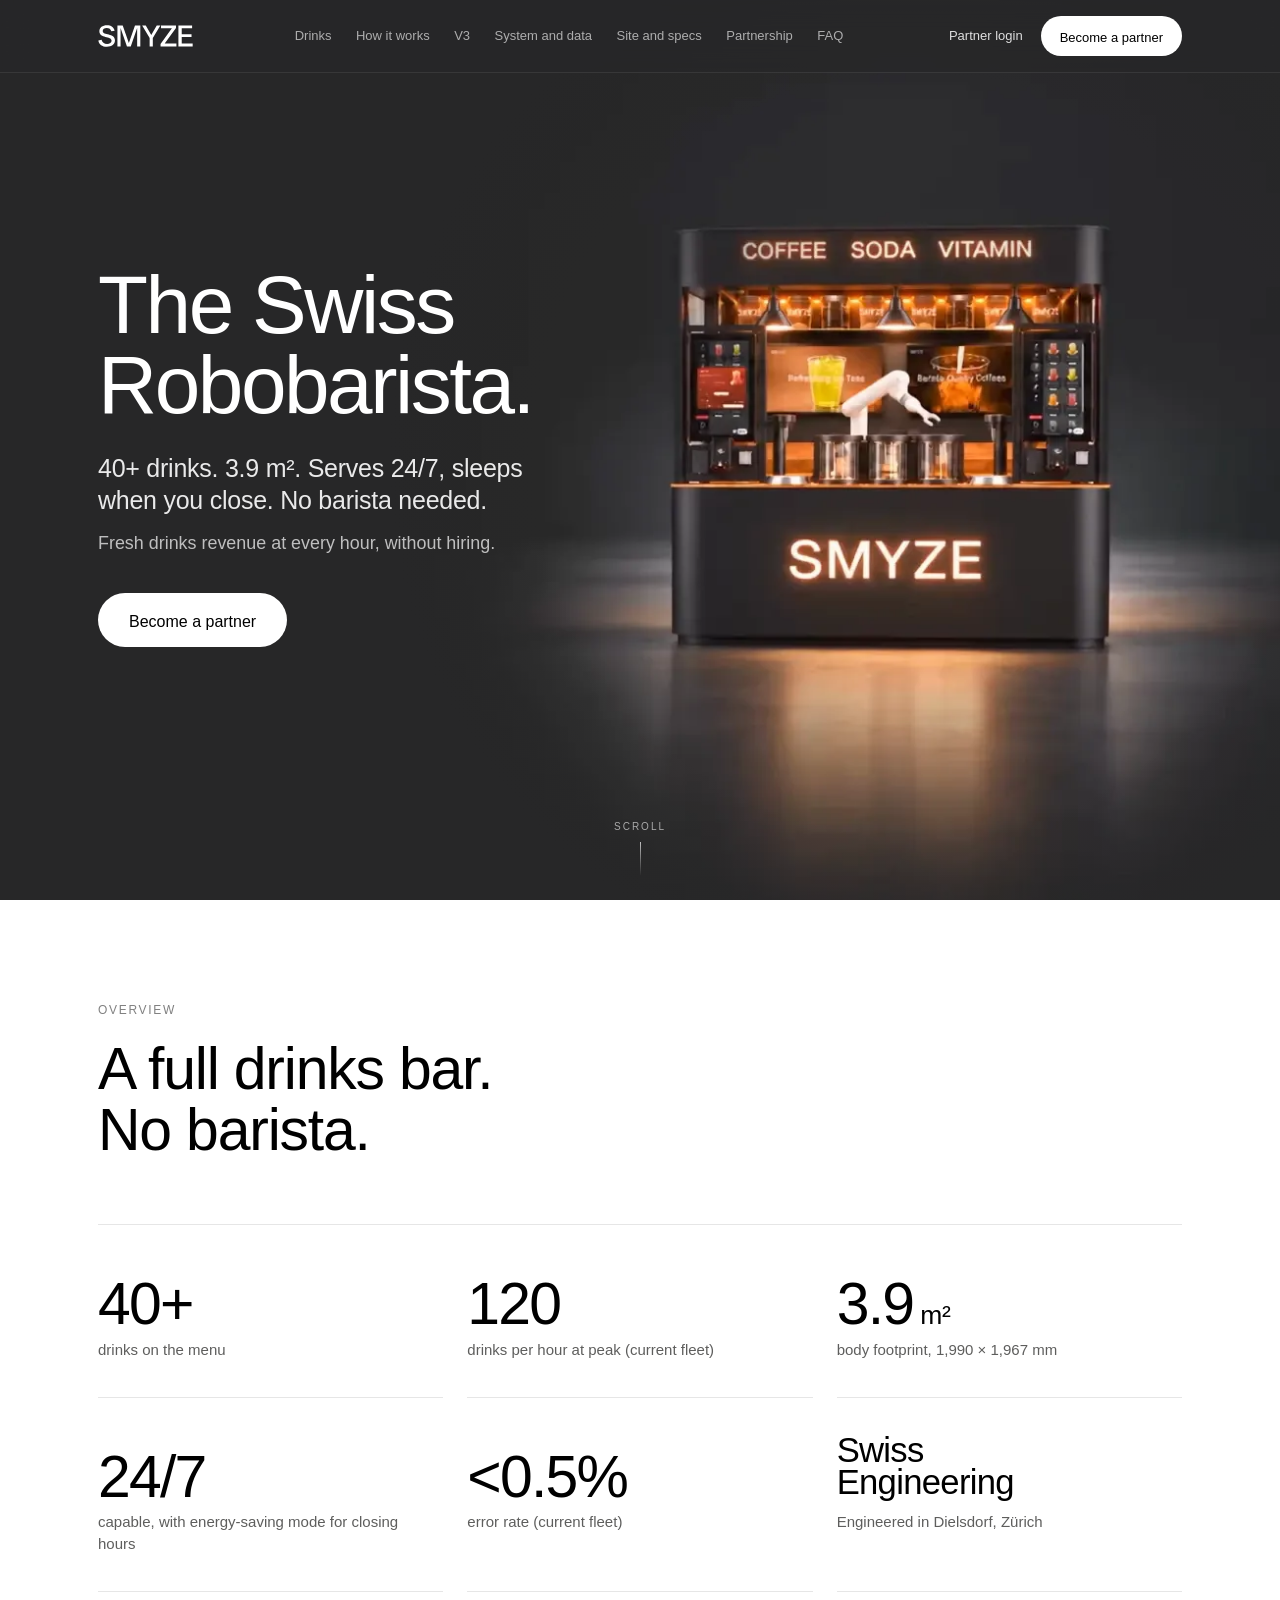
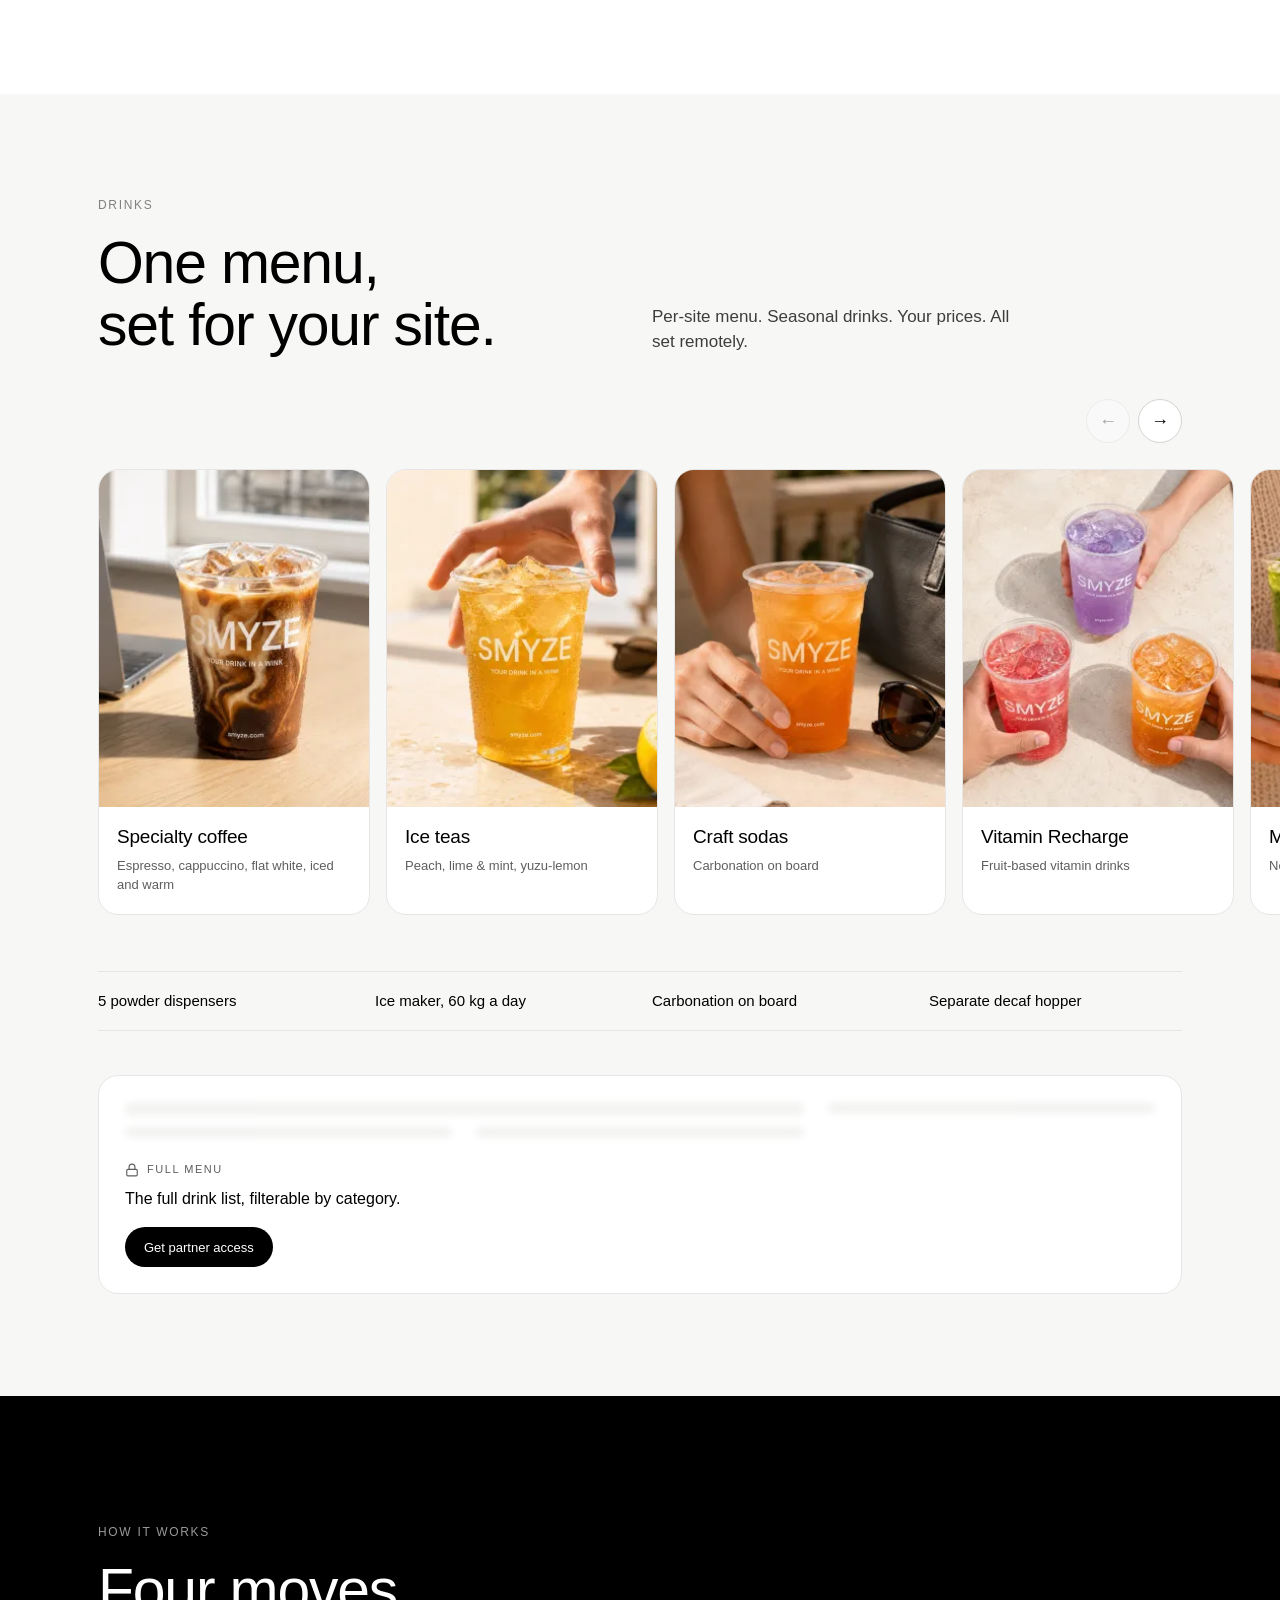
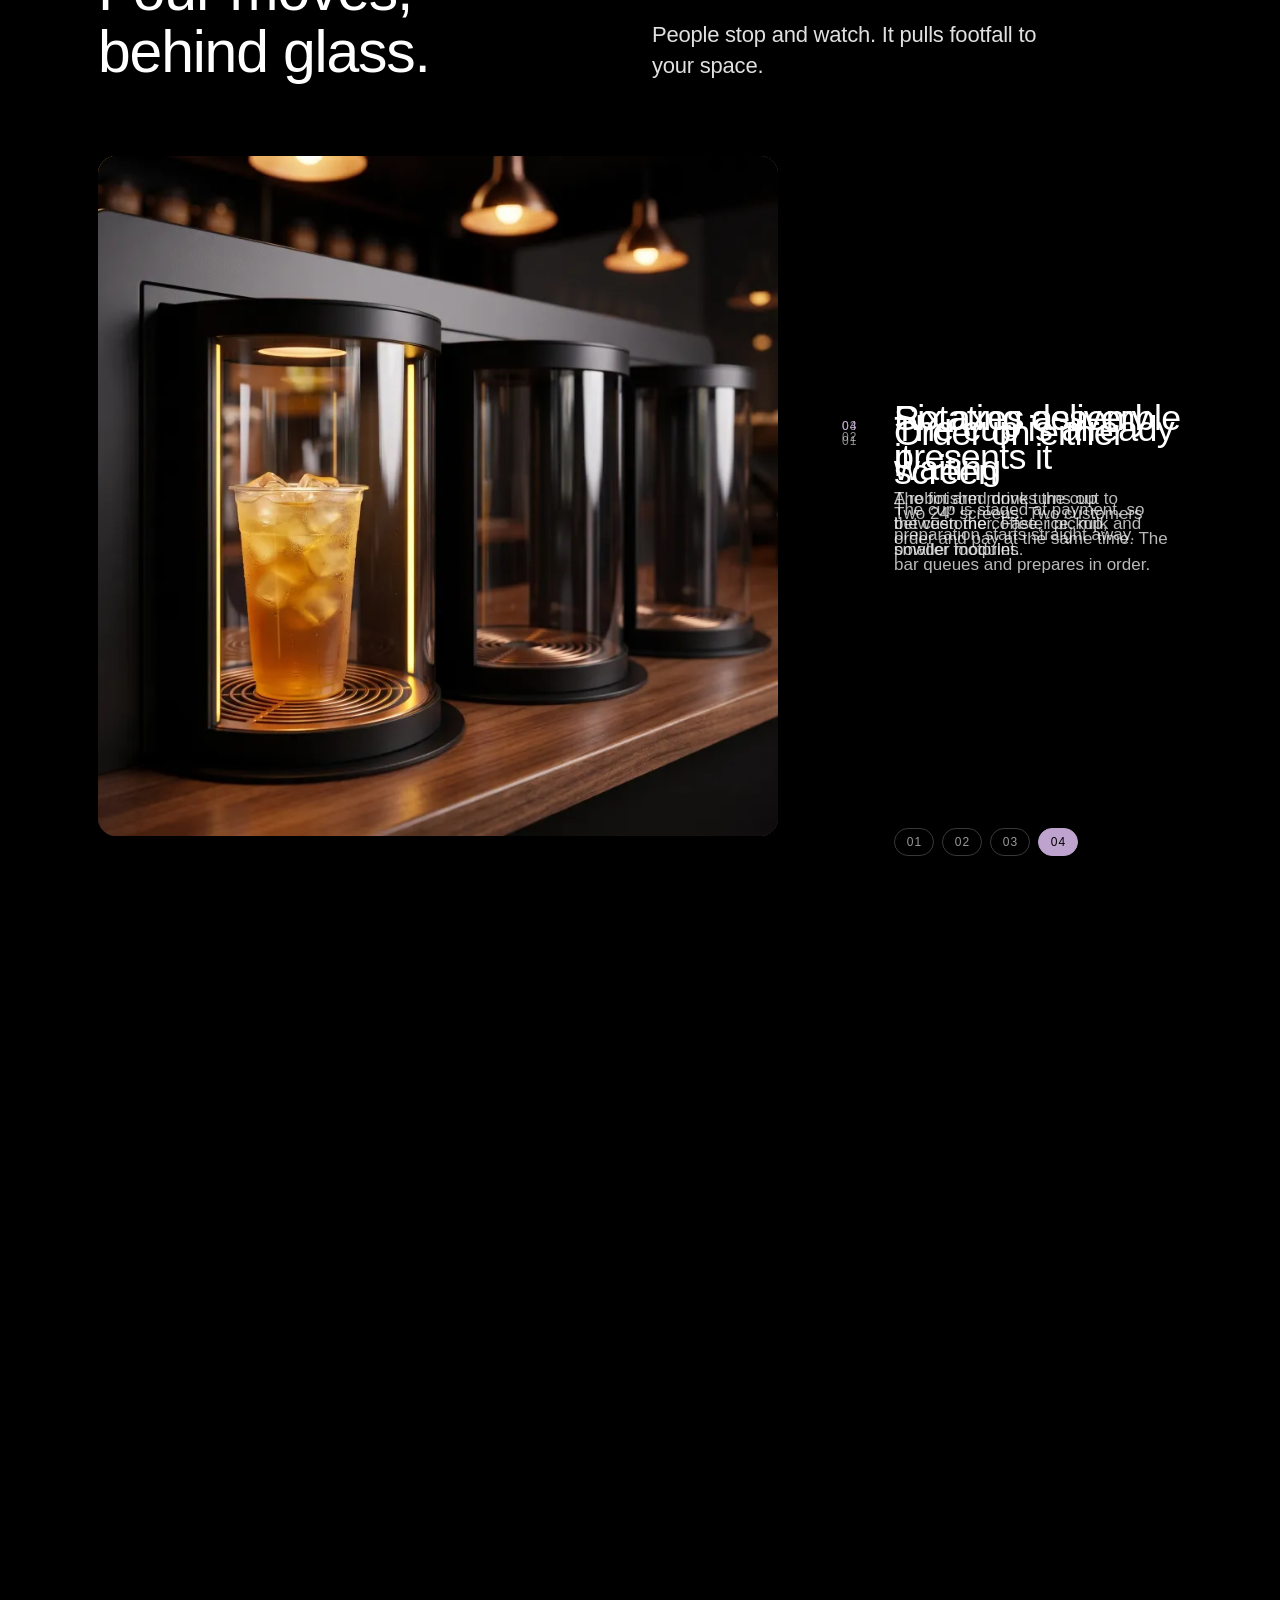
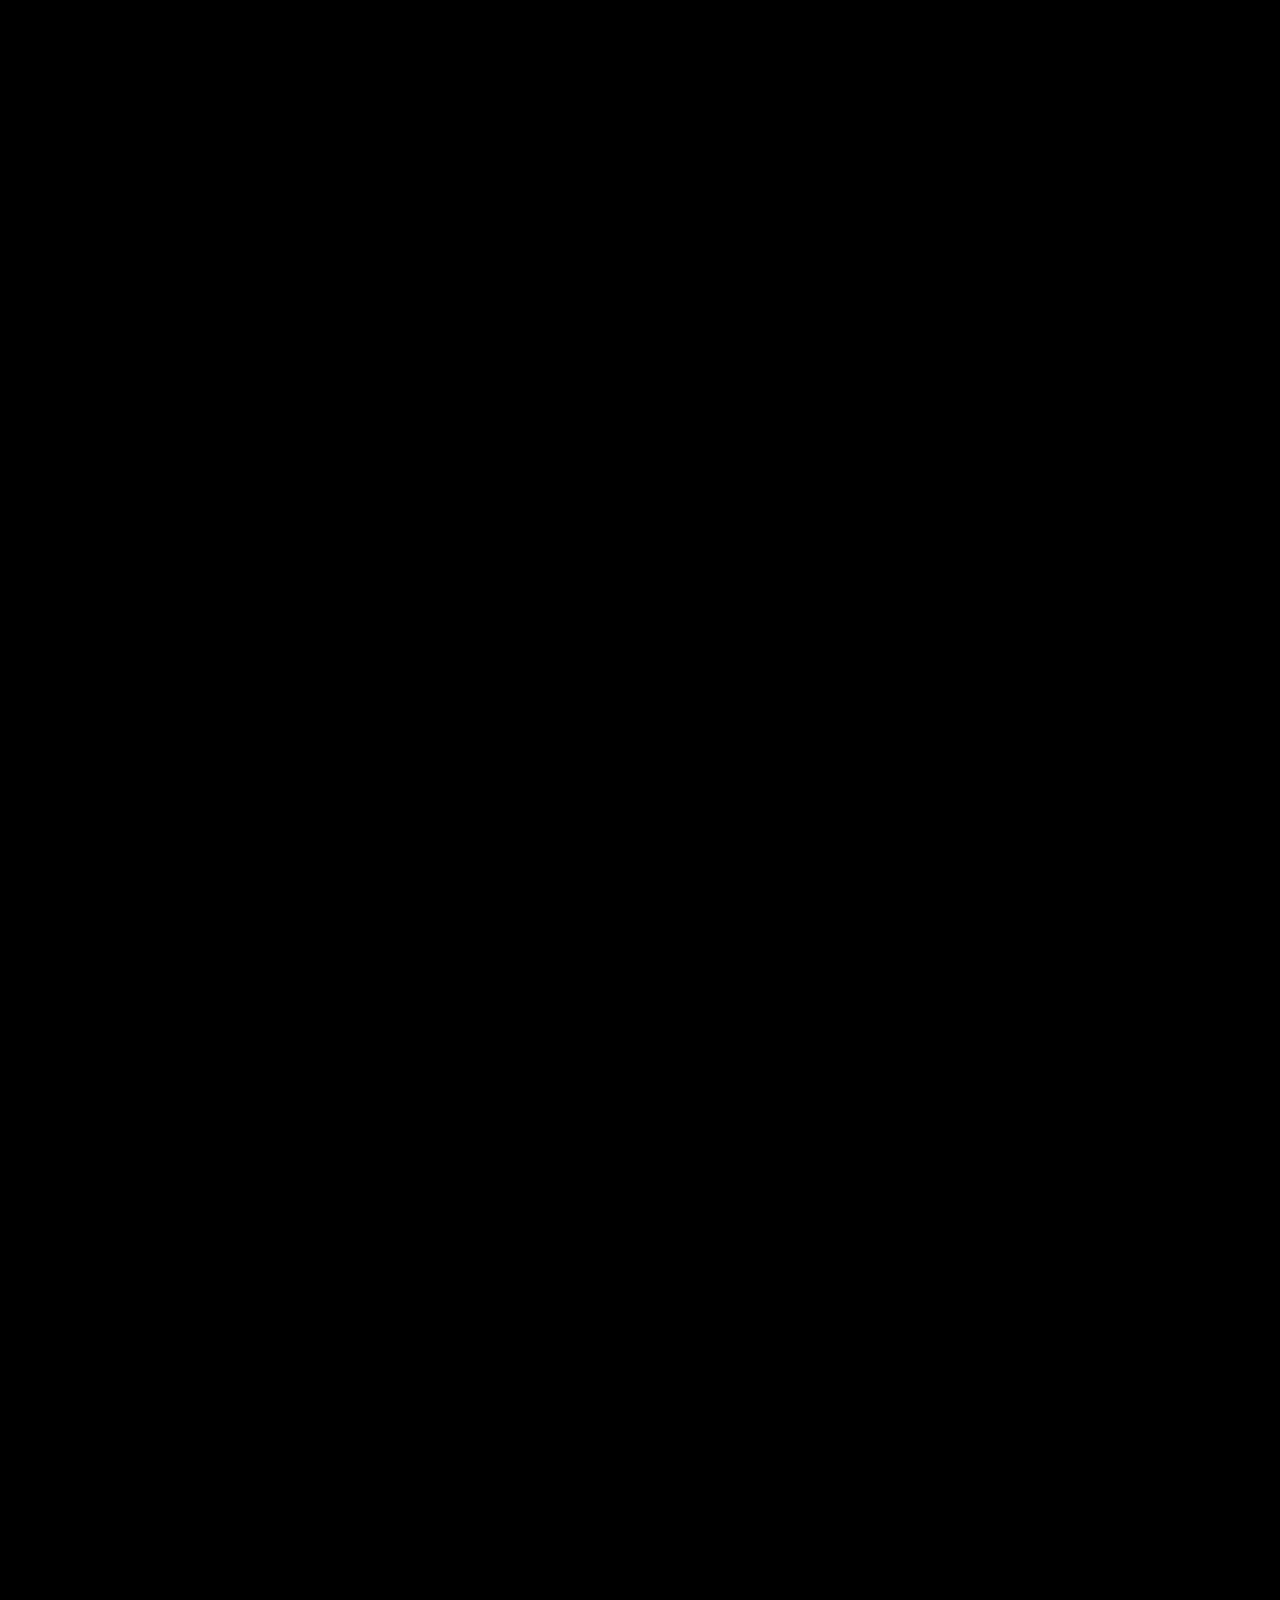
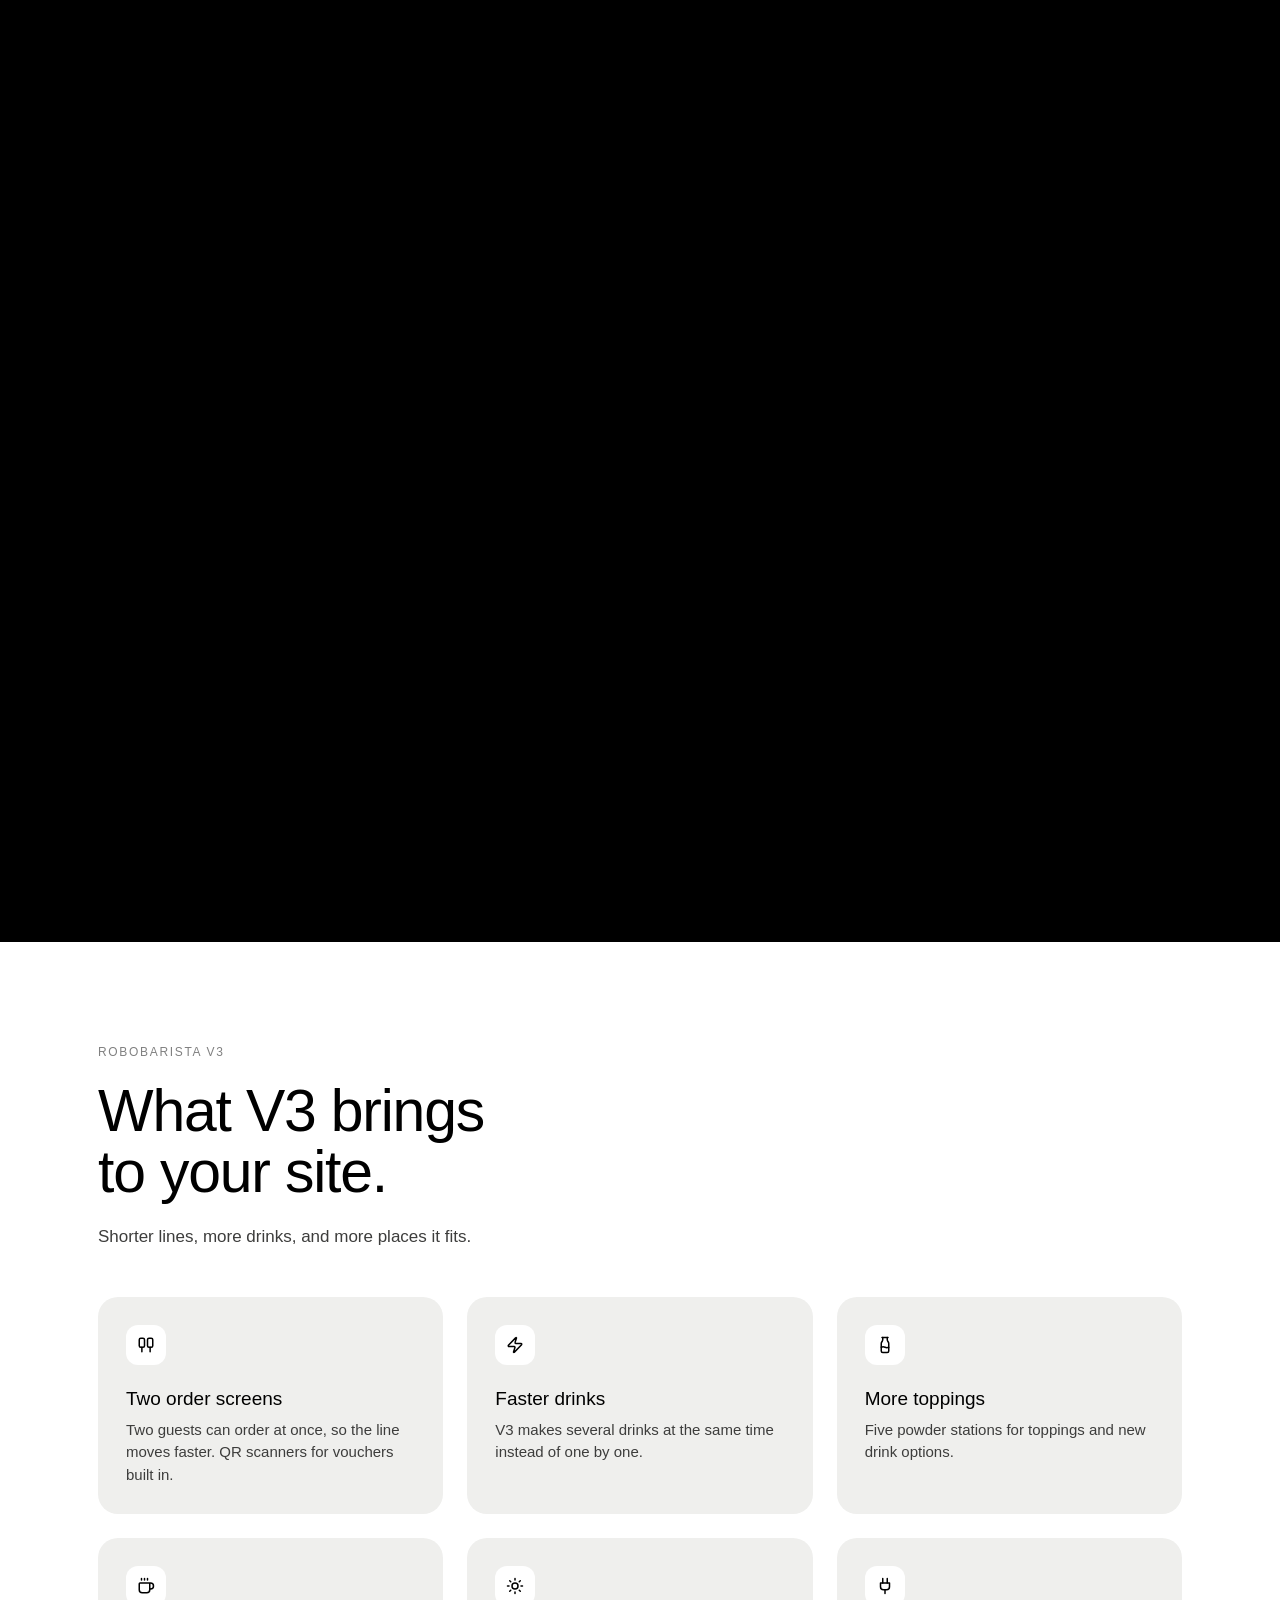
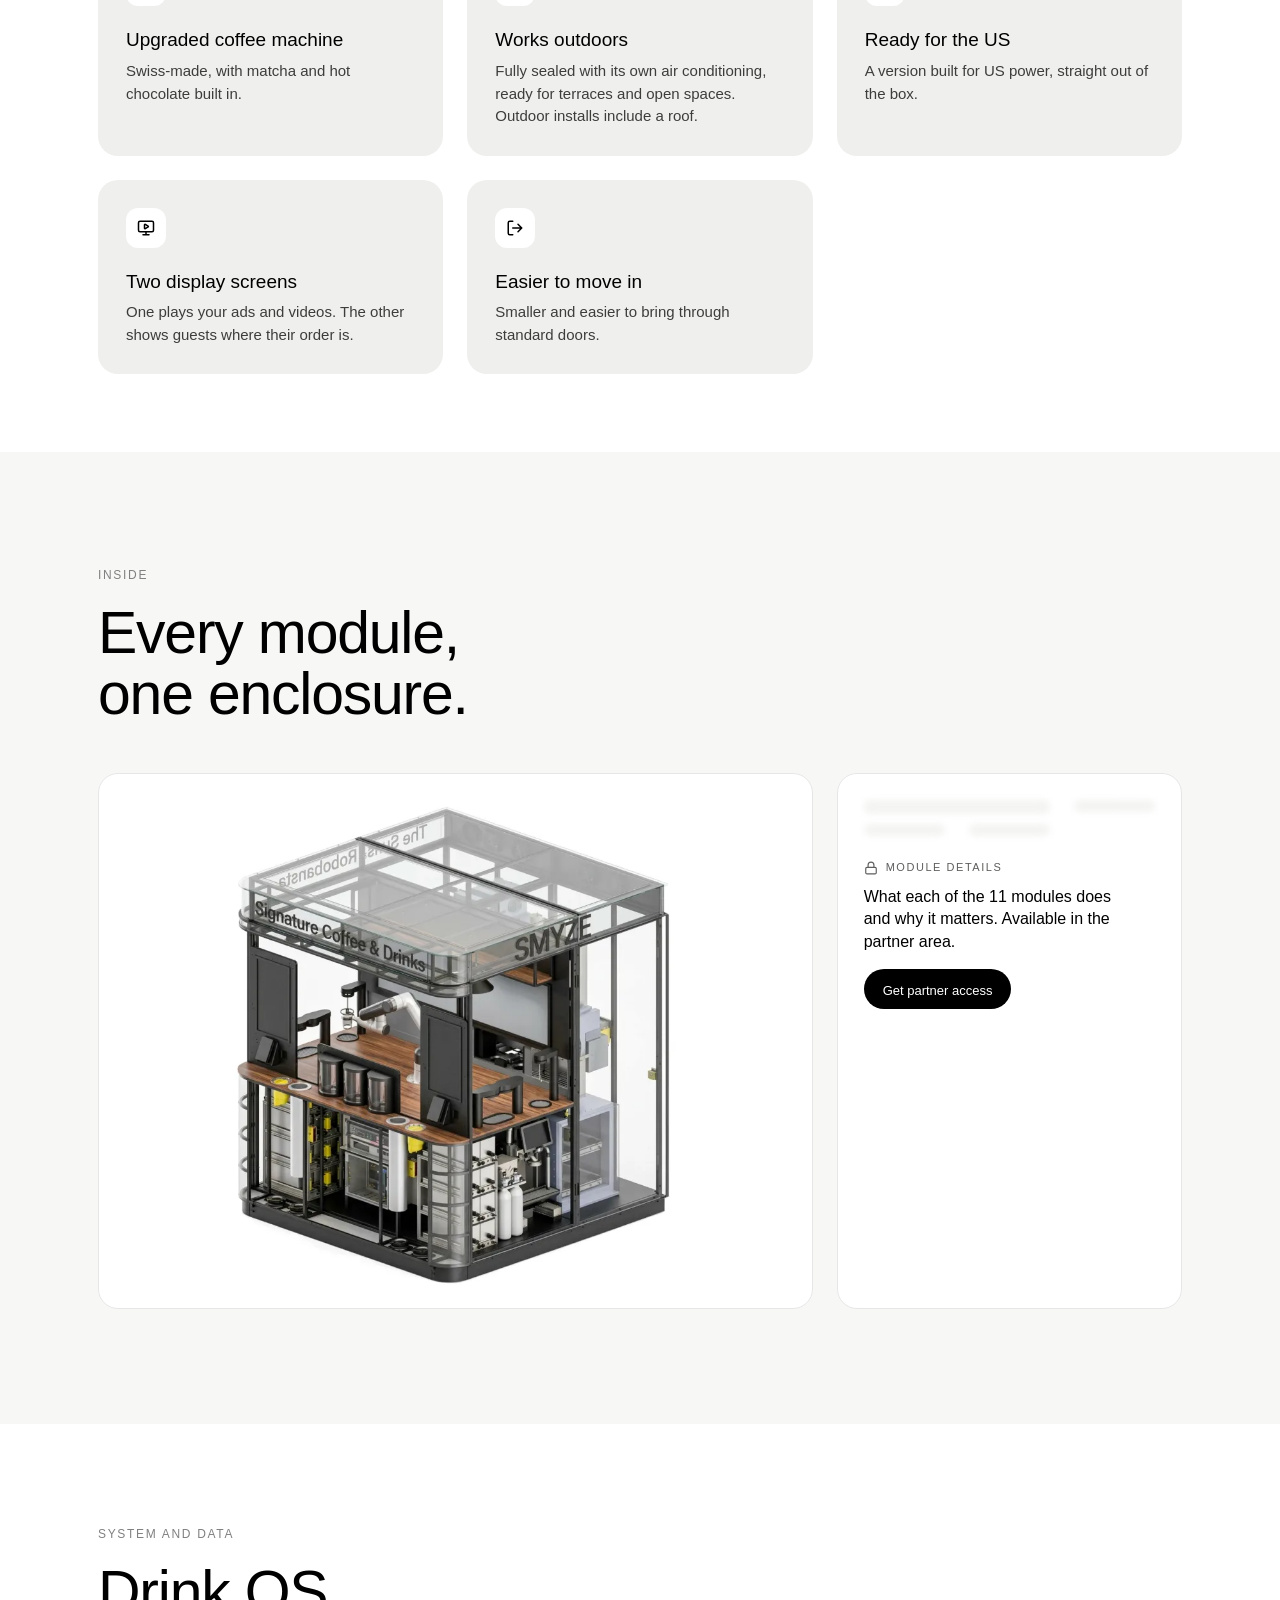
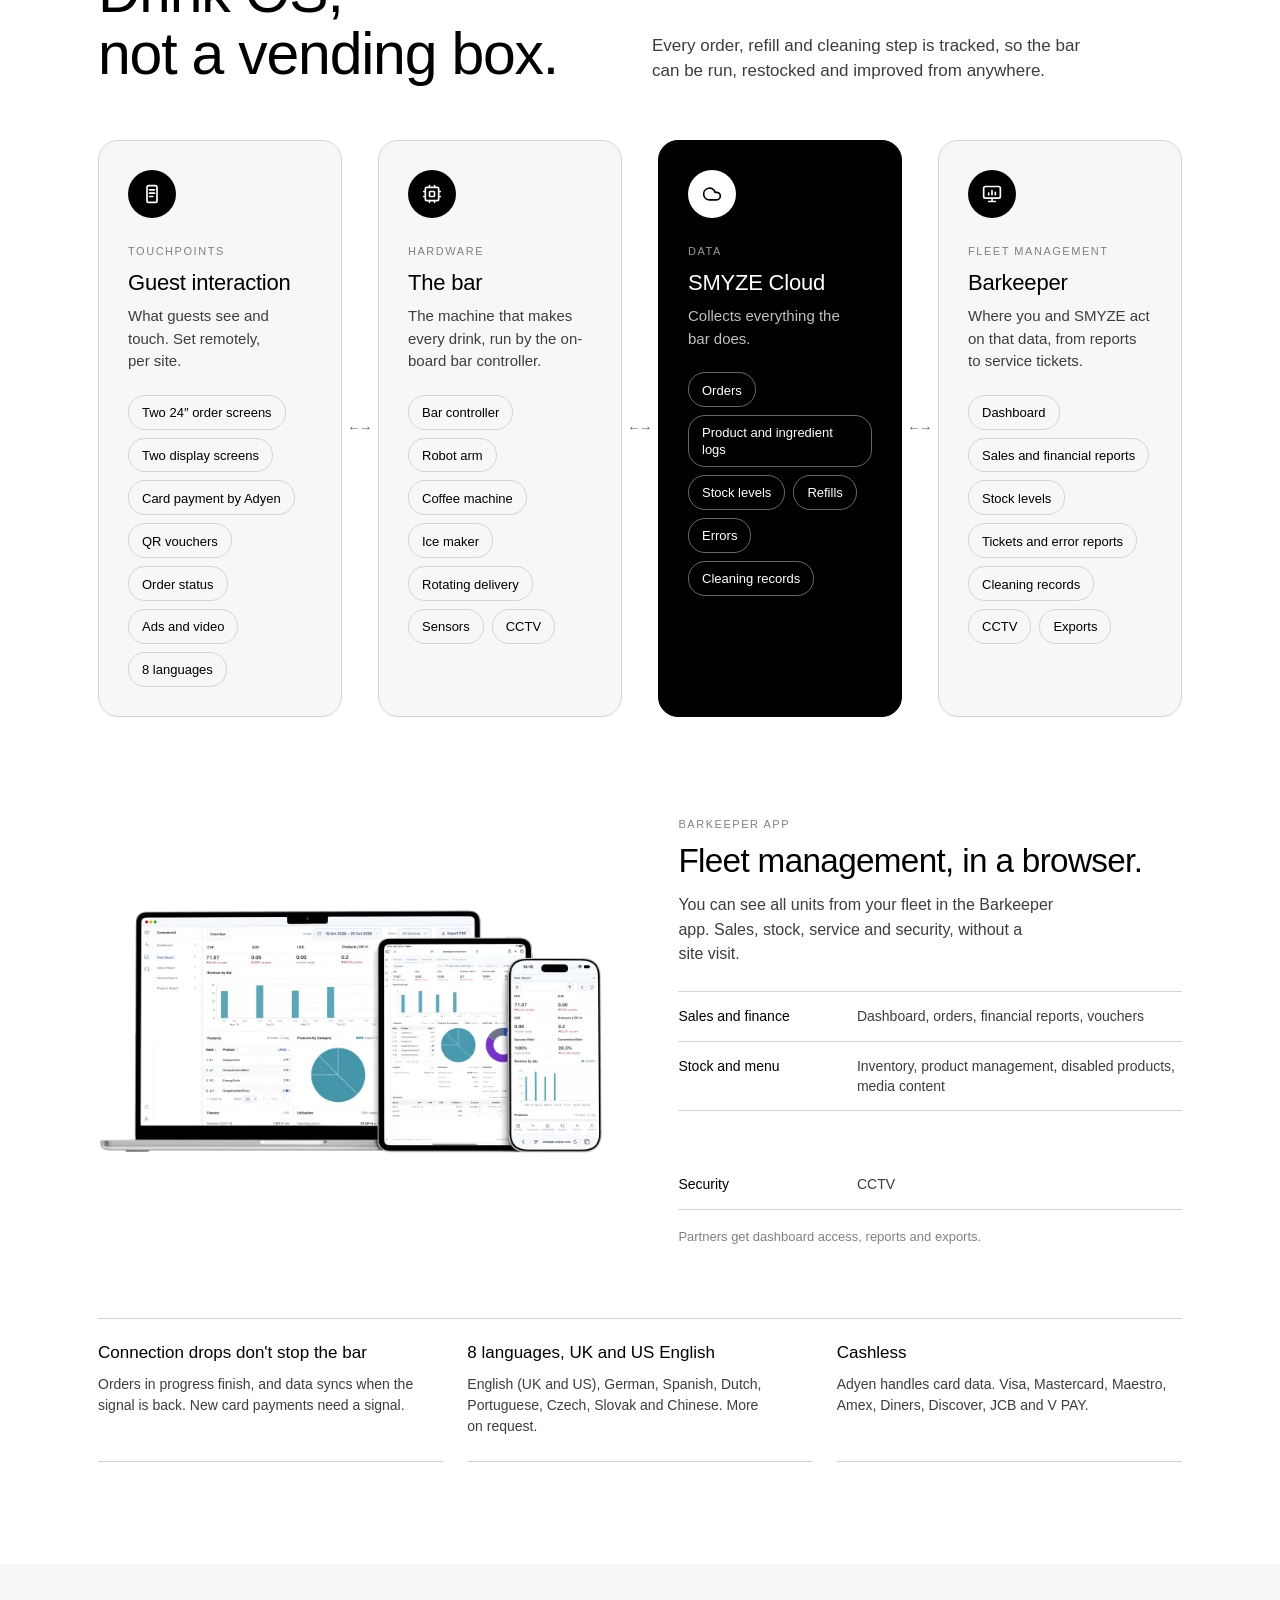
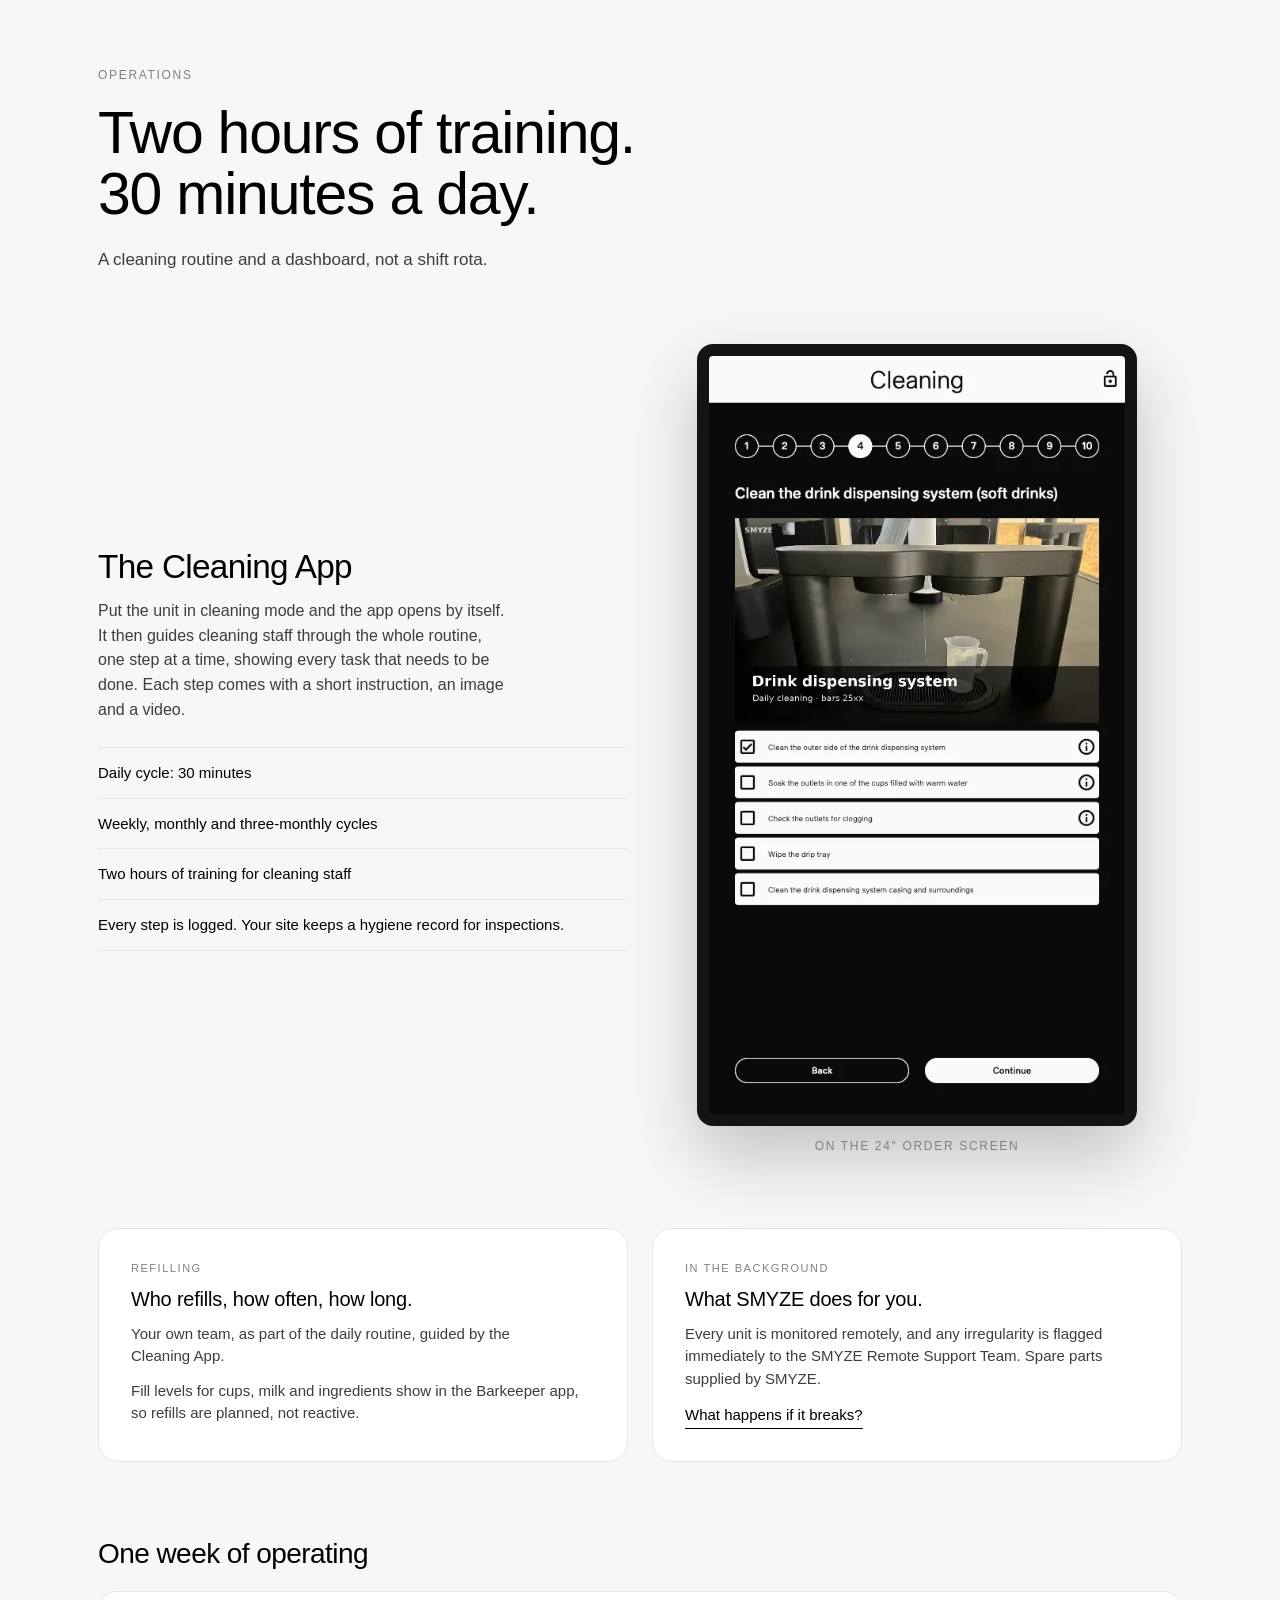
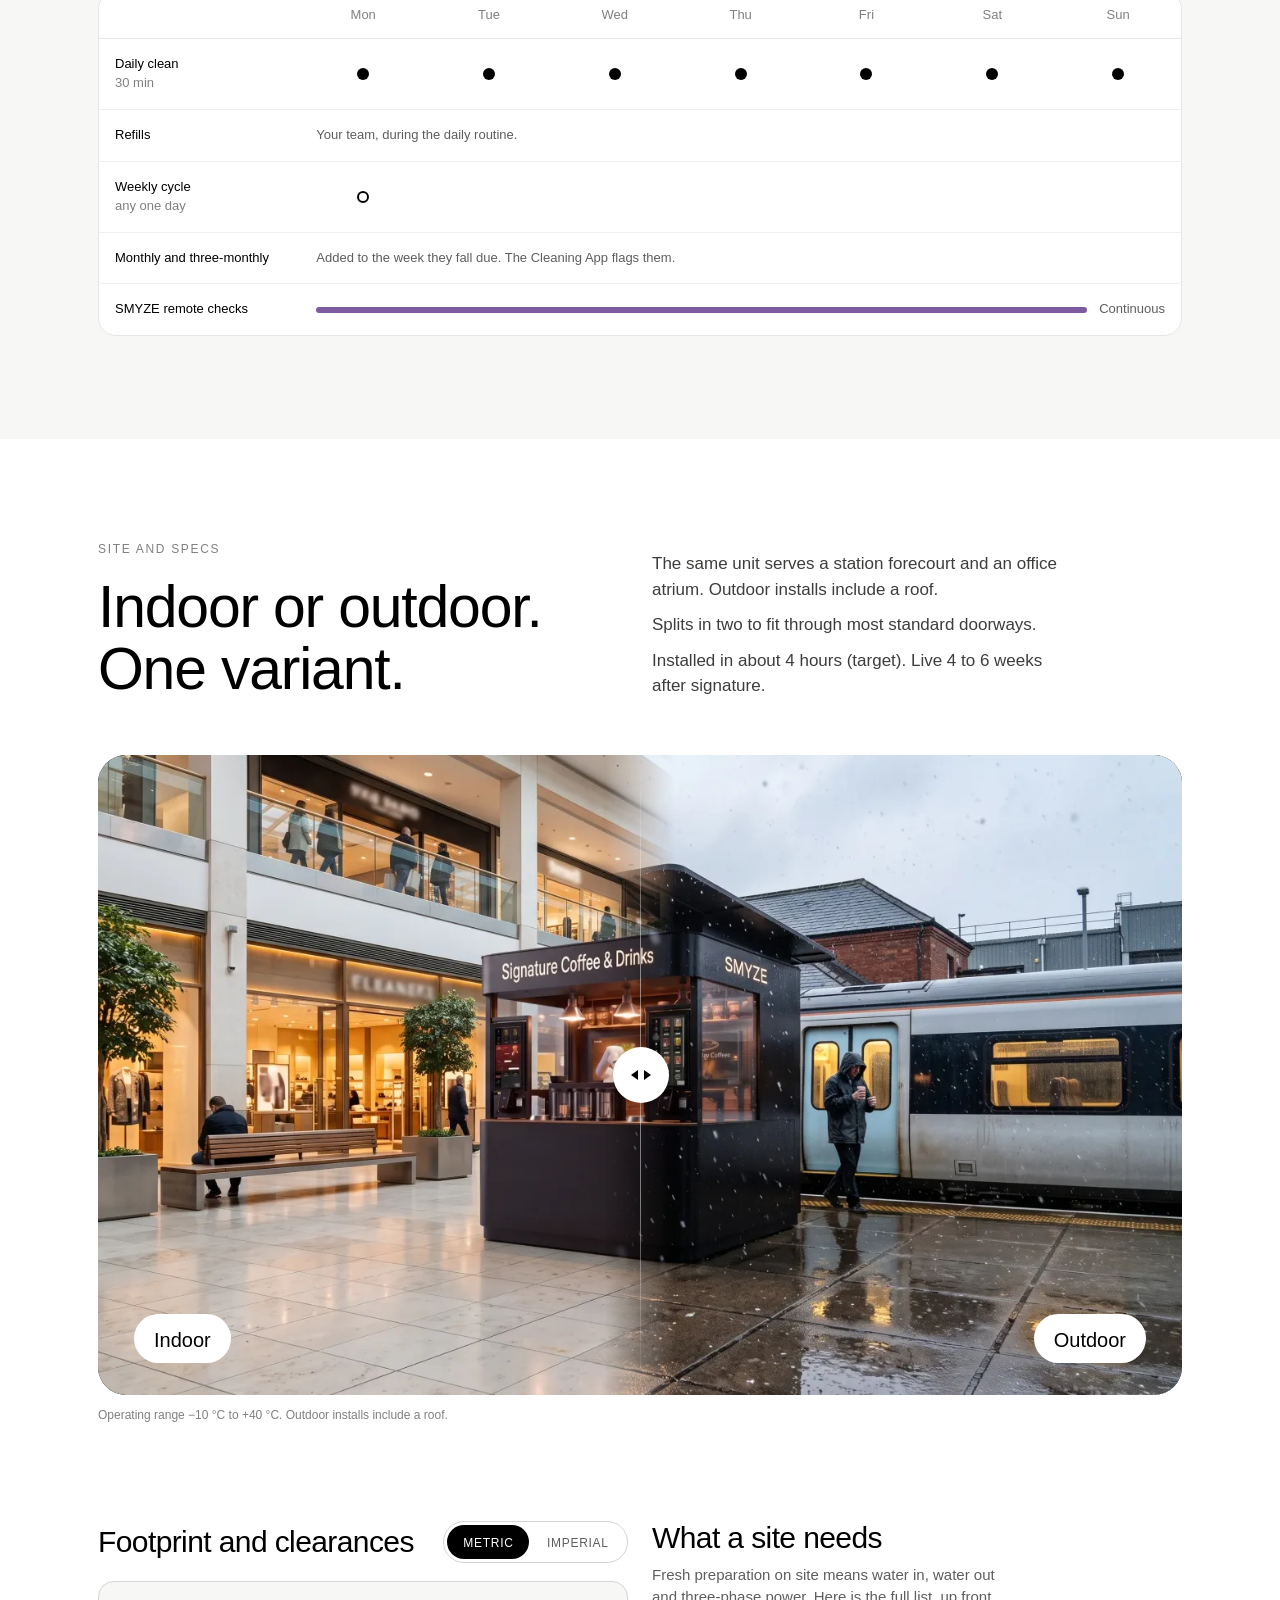
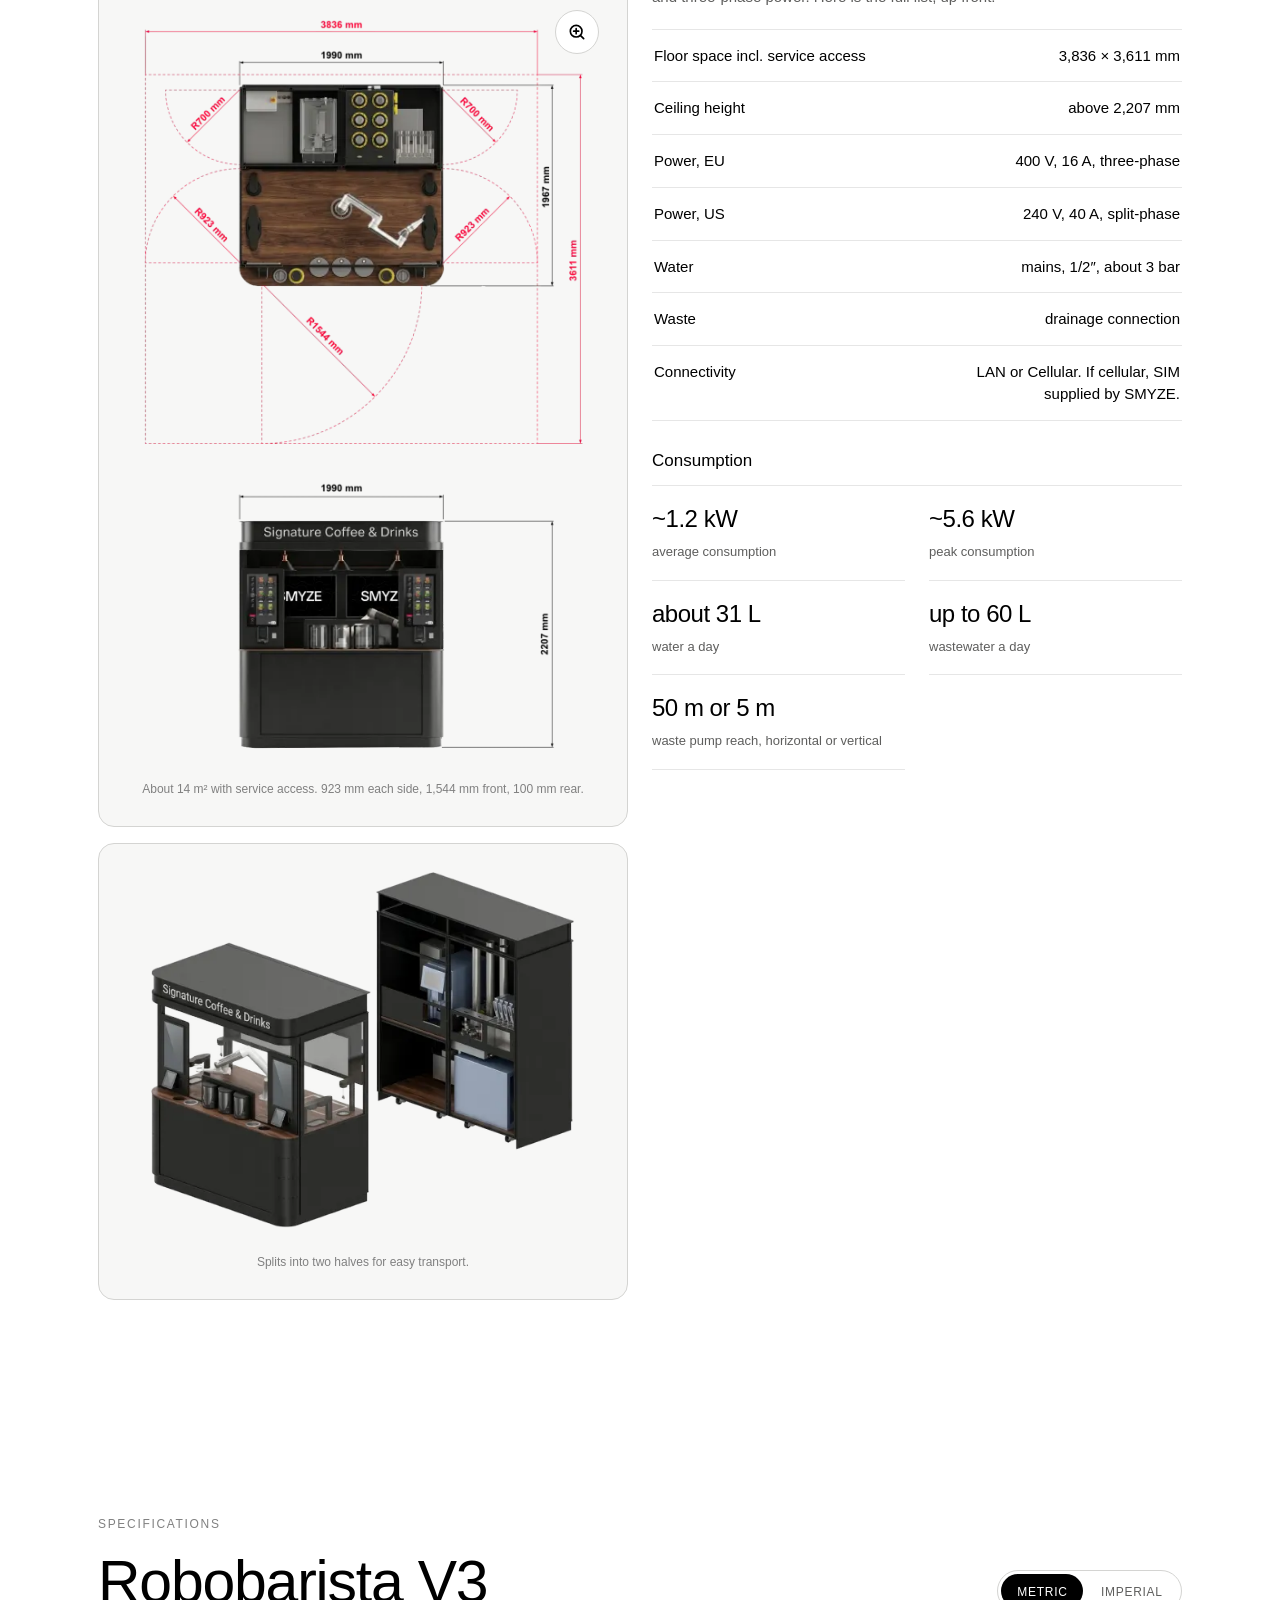
==== commit 14786ddd: "Preview (public): Company-Product-Pages main@6808b03" ====
--- a/index.html
+++ b/index.html
@@ -5,7 +5,7 @@
         var cur = localStorage.getItem('rb-currency') // non-base entries of calculator.currencies
         if (cur === 'EUR' || cur === 'USD') document.documentElement.dataset.currency = cur
       } catch (e) {}
-    </script><link rel="preload" href="/_astro/SmyzeSansPro-Regular.C-FKNykz.woff2" as="font" type="font/woff2" crossorigin><link rel="preload" href="/_astro/SmyzeSansPro-Medium.Bd-EK3-c.woff2" as="font" type="font/woff2" crossorigin><link rel="icon" href="/favicon.ico" sizes="16x16 32x32 48x48"><link rel="icon" type="image/png" sizes="32x32" href="/favicons/favicon-32x32.png"><link rel="apple-touch-icon" sizes="180x180" href="/favicons/apple-touch-icon.png"><meta name="theme-color" content="#000000"><title>Robobarista V3: the Swiss robotic drinks bar</title><meta name="description" content="SMYZE Robobarista V3 is a Swiss-engineered robotic drinks bar. 40+ drinks on a 3.9 m² body, serves 24/7, no barista needed. Three ways to partner: revenue share, revenue share with buy-in, or leasing."><link rel="canonical" href="https://robobarista.smyze.com/"><link rel="sitemap" type="application/xml" href="/sitemap.xml"><meta property="og:site_name" content="SMYZE"><meta property="og:title" content="Robobarista V3: the Swiss robotic drinks bar"><meta property="og:description" content="SMYZE Robobarista V3 is a Swiss-engineered robotic drinks bar. 40+ drinks on a 3.9 m² body, serves 24/7, no barista needed. Three ways to partner: revenue share, revenue share with buy-in, or leasing."><meta property="og:type" content="website"><meta property="og:url" content="https://robobarista.smyze.com/"><meta property="og:locale" content="en"><meta property="og:image" content="https://robobarista.smyze.com/_astro/hero-still.BVeGRhOP_1r7NWV.jpg"><meta property="og:image:width" content="1080"><meta property="og:image:height" content="566"><meta property="og:image:alt" content="SMYZE Robobarista V3, front view"><meta name="twitter:card" content="summary_large_image"><script type="application/ld+json">{"@context":"https://schema.org","@graph":[{"@type":"Organization","@id":"https://robobarista.smyze.com/#organization","name":"SMYZE","legalName":"Swiss Smyze AG","url":"https://robobarista.smyze.com/","logo":{"@type":"ImageObject","url":"https://robobarista.smyze.com/smyze-logo.svg","width":1057,"height":245},"address":{"@type":"PostalAddress","addressLocality":"Dielsdorf","addressRegion":"Zürich","addressCountry":"CH"}},{"@type":"WebSite","@id":"https://robobarista.smyze.com/#website","url":"https://robobarista.smyze.com/","name":"SMYZE Robobarista V3","inLanguage":"en","publisher":{"@id":"https://robobarista.smyze.com/#organization"}},{"@type":["WebPage","FAQPage"],"@id":"https://robobarista.smyze.com/#webpage","url":"https://robobarista.smyze.com/","name":"Robobarista V3: the Swiss robotic drinks bar","description":"SMYZE Robobarista V3 is a Swiss-engineered robotic drinks bar. 40+ drinks on a 3.9 m² body, serves 24/7, no barista needed. Three ways to partner: revenue share, revenue share with buy-in, or leasing.","inLanguage":"en","isPartOf":{"@id":"https://robobarista.smyze.com/#website"},"about":{"@id":"https://robobarista.smyze.com/#product"},"primaryImageOfPage":{"@type":"ImageObject","url":"https://robobarista.smyze.com/_astro/hero-still.BVeGRhOP_1r7NWV.jpg","width":1080,"height":566},"mainEntity":[{"@type":"Question","name":"Which business models do you offer?","acceptedAnswer":{"@type":"Answer","text":"Three models. Revenue share, with no upfront investment. Revenue share with buy-in, for established locations that want a larger share. Leasing, a fixed monthly cost plus a small fee per drink, for sites that offer drinks free of charge. In every model SMYZE supplies the Robobarista, all ingredients, support, monitoring and maintenance. Exact terms are shared with partners."}},{"@type":"Question","name":"What daily volume does a site need?","acceptedAnswer":{"@type":"Answer","text":"About 60 to 80 drinks a day is the minimum viable volume for a Robobarista site."}},{"@type":"Question","name":"What does a site need?","acceptedAnswer":{"@type":"Answer","text":"3,836 × 3,611 mm of floor space including service access, and a ceiling above 2,207 mm. Power: 400 V three-phase at 16 A in the EU, or 240 V split-phase at 40 A in the US. A 1/2″ mains water connection at about 3 bar, a drain, and cellular signal. SMYZE supplies the SIM."}},{"@type":"Question","name":"How fast can we go live?","acceptedAnswer":{"@type":"Answer","text":"A Robobarista is live 4 to 6 weeks after signature."}},{"@type":"Question","name":"How long does installation take?","acceptedAnswer":{"@type":"Answer","text":"The unit arrives in two halves and is assembled on site. Installation takes about 4 hours on site (target). You are live 4 to 6 weeks after signature."}},{"@type":"Question","name":"Who refills and cleans it?","acceptedAnswer":{"@type":"Answer","text":"One trained person. The daily clean and refilling takes 30 minutes, guided step by step by the Cleaning App. Weekly, monthly and three-monthly cycles come on top. Training takes two hours."}},{"@type":"Question","name":"What happens if it breaks?","acceptedAnswer":{"@type":"Answer","text":"Every unit is monitored remotely by the SMYZE team, and any irregularity is flagged immediately to the SMYZE Remote Support Team. Errors also show up in the Barkeeper app as tickets, and SMYZE supplies the spare parts."}},{"@type":"Question","name":"Can it go outdoors?","acceptedAnswer":{"@type":"Answer","text":"Yes. One variant covers indoor and outdoor sites. Operating range: −10 °C to +40 °C. Outdoor installs include a roof."}},{"@type":"Question","name":"Can we put our own coffee in it?","acceptedAnswer":{"@type":"Answer","text":"Yes. We are flexible on the choice of coffee beans, in line with our quality standards."}},{"@type":"Question","name":"Can we set our own prices?","acceptedAnswer":{"@type":"Answer","text":"Prices are agreed together and set according to market pricing, local competition and other factors that affect sales. SMYZE controls the entire software, so prices can be adjusted easily at any point."}},{"@type":"Question","name":"Can we co-brand it?","acceptedAnswer":{"@type":"Answer","text":"Yes. Co-branding is possible, in line with our templates and standards."}},{"@type":"Question","name":"Who owns the sales data, and can we access it?","acceptedAnswer":{"@type":"Answer","text":"Partners get dashboard access, reports and exports."}},{"@type":"Question","name":"Is it available in the US?","acceptedAnswer":{"@type":"Answer","text":"Yes. V3 comes in EU and US versions on one platform, with native power for each market and no converters. Robobaristas are already live in Europe and the US."}},{"@type":"Question","name":"Does it take cash?","acceptedAnswer":{"@type":"Answer","text":"No. The Robobarista is cashless. An Adyen terminal takes Visa, Mastercard, Maestro, Amex, Diners, Discover, JCB and V PAY."}},{"@type":"Question","name":"What happens if it loses connection?","acceptedAnswer":{"@type":"Answer","text":"Connection drops don't stop the bar. Orders in progress finish, and data syncs when the signal is back. New card payments need a signal."}}]},{"@type":"Product","@id":"https://robobarista.smyze.com/#product","name":"SMYZE Robobarista V3","description":"40+ drinks. 3.9 m². Serves 24/7, sleeps when you close. No barista needed.","image":"https://robobarista.smyze.com/_astro/hero-still.BVeGRhOP_1r7NWV.jpg","brand":{"@type":"Brand","name":"SMYZE"},"manufacturer":{"@id":"https://robobarista.smyze.com/#organization"},"category":"Robotic drinks bar"}]}</script><link rel="stylesheet" href="/_astro/base.DadOF8Dt.css"><link rel="stylesheet" href="/_astro/Landing.D2PHmFig.css"></head><body data-astro-cid-z4jru4n3><a class="skip-link" href="#main" data-astro-cid-z4jru4n3>Skip to content</a><header class="hdr" data-header data-astro-cid-fzpbxy5g><div class="container hdr__bar" data-astro-cid-fzpbxy5g><a class="hdr__logo" href="#top" aria-label="SMYZE home" data-astro-cid-fzpbxy5g><svg xmlns="http://www.w3.org/2000/svg" viewBox="70 68 1057 245" width="95" height="22" fill="currentColor" aria-hidden="true" focusable="false"><path d="M73.4,239.3l35.6-7.9c6.9,29.8,28.4,46.9,61.7,46.9c29.8,0,50-13.4,50-35.3c0-56.5-136-21.6-136-105.5c0-43.2,35.6-67.5,84-67.5c46.6,0,78.1,22.3,86,61.3l-36,7.5c-7.2-24.3-25-37.4-52.1-37.4c-26.7,0-44.5,12.3-44.5,32.2c0,54.1,136.4,17.8,136.4,104.2c0,44.5-36.3,72-90.1,72C115.6,309.9,80.6,282.8,73.4,239.3z"></path><path d="M540.8,73.4v233h-35.3V102.5l-71.3,203.9h-42.1l-71.3-204.9v204.9h-35v-233h58.9l68.5,194l68.2-194H540.8z"></path><path d="M763.9,73.4l-84,138.4v94.6h-35.3v-94.6L561.4,73.4h40.1l61,105.2l61.3-105.2H763.9z"></path><path d="M942.8,274.9v31.5H766v-28.1l126.4-173.4h-121V73.4H938v28.1L812.2,274.9H942.8z"></path><path d="M1123.7,274.9v31.5H965v-233h152.5v31.5h-115.5v65.5h109v31.2h-109v73.3H1123.7z"></path></svg></a><nav class="hdr__nav" aria-label="Sections" data-nav-links data-astro-cid-fzpbxy5g><a href="#drinks" data-spy="drinks" data-astro-cid-fzpbxy5g>Drinks</a><a href="#how" data-spy="how" data-astro-cid-fzpbxy5g>How it works</a><a href="#v3" data-spy="v3" data-astro-cid-fzpbxy5g>V3</a><a href="#system" data-spy="system" data-astro-cid-fzpbxy5g>System and data</a><a href="#site" data-spy="site" data-astro-cid-fzpbxy5g>Site and specs</a><a href="#models" data-spy="models" data-astro-cid-fzpbxy5g>Partnership</a><a href="#faq" data-spy="faq" data-astro-cid-fzpbxy5g>FAQ</a><span class="hdr__underline" aria-hidden="true" data-underline data-astro-cid-fzpbxy5g></span></nav><div class="hdr__actions" data-astro-cid-fzpbxy5g><a class="hdr__account" href="/partner/" data-astro-cid-fzpbxy5g>Partner login</a><a class="btn btn--sm hdr__cta" href="#contact" data-cta="header" data-astro-cid-fzpbxy5g>Become a partner</a><button class="hdr__burger" type="button" aria-label="Open menu" aria-haspopup="dialog" data-menu-open data-astro-cid-fzpbxy5g><span data-astro-cid-fzpbxy5g></span><span data-astro-cid-fzpbxy5g></span></button></div></div></header><dialog class="menu" aria-label="Menu" data-menu data-astro-cid-fzpbxy5g><div class="container menu__bar" data-astro-cid-fzpbxy5g><a class="menu__logo" href="#top" aria-label="SMYZE home" data-menu-link data-astro-cid-fzpbxy5g><svg xmlns="http://www.w3.org/2000/svg" viewBox="70 68 1057 245" width="95" height="22" fill="currentColor" aria-hidden="true" focusable="false"><path d="M73.4,239.3l35.6-7.9c6.9,29.8,28.4,46.9,61.7,46.9c29.8,0,50-13.4,50-35.3c0-56.5-136-21.6-136-105.5c0-43.2,35.6-67.5,84-67.5c46.6,0,78.1,22.3,86,61.3l-36,7.5c-7.2-24.3-25-37.4-52.1-37.4c-26.7,0-44.5,12.3-44.5,32.2c0,54.1,136.4,17.8,136.4,104.2c0,44.5-36.3,72-90.1,72C115.6,309.9,80.6,282.8,73.4,239.3z"></path><path d="M540.8,73.4v233h-35.3V102.5l-71.3,203.9h-42.1l-71.3-204.9v204.9h-35v-233h58.9l68.5,194l68.2-194H540.8z"></path><path d="M763.9,73.4l-84,138.4v94.6h-35.3v-94.6L561.4,73.4h40.1l61,105.2l61.3-105.2H763.9z"></path><path d="M942.8,274.9v31.5H766v-28.1l126.4-173.4h-121V73.4H938v28.1L812.2,274.9H942.8z"></path><path d="M1123.7,274.9v31.5H965v-233h152.5v31.5h-115.5v65.5h109v31.2h-109v73.3H1123.7z"></path></svg></a><button class="menu__close" type="button" aria-label="Close menu" data-menu-close data-astro-cid-fzpbxy5g><span data-astro-cid-fzpbxy5g></span><span data-astro-cid-fzpbxy5g></span></button></div><nav class="container menu__links" aria-label="Sections" data-astro-cid-fzpbxy5g><a href="#drinks" data-menu-link data-astro-cid-fzpbxy5g>Drinks</a><a href="#how" data-menu-link data-astro-cid-fzpbxy5g>How it works</a><a href="#v3" data-menu-link data-astro-cid-fzpbxy5g>V3</a><a href="#system" data-menu-link data-astro-cid-fzpbxy5g>System and data</a><a href="#site" data-menu-link data-astro-cid-fzpbxy5g>Site and specs</a><a href="#models" data-menu-link data-astro-cid-fzpbxy5g>Partnership</a><a href="#faq" data-menu-link data-astro-cid-fzpbxy5g>FAQ</a><a class="btn btn--white menu__cta" href="#contact" data-menu-link data-cta="menu" data-astro-cid-fzpbxy5g>Become a partner</a><a class="menu__account" href="/partner/" data-astro-cid-fzpbxy5g>Partner login</a></nav></dialog><script type="module">var e=document.querySelector(`[data-header]`),t=document.querySelector(`[data-nav-links]`),n=document.querySelector(`[data-underline]`),r=document.getElementById(`top`);function i(){if(!e)return;let t=(r?.offsetHeight??window.innerHeight)-80;e.classList.toggle(`is-solid`,window.scrollY>=t)}var a=!1;window.addEventListener(`scroll`,()=>{a||(a=!0,requestAnimationFrame(()=>{a=!1,i()}))},{passive:!0}),window.addEventListener(`resize`,i),i();var o=t?Array.from(t.querySelectorAll(`a[data-spy]`)):[],s=``;function c(){if(!n)return;let e=o.find(e=>e.dataset.spy===s);e?(n.style.opacity=`1`,n.style.transform=`translateX(${e.offsetLeft}px) scaleX(${e.offsetWidth})`):n.style.opacity=`0`}function l(e){e!==s&&(s=e,o.forEach(t=>{t.dataset.spy===e?t.setAttribute(`aria-current`,`true`):t.removeAttribute(`aria-current`)}),c())}var u=new IntersectionObserver(e=>{e.forEach(e=>{e.isIntersecting&&l(e.target.dataset.nav??``)})},{rootMargin:`-45% 0px -50% 0px`});document.querySelectorAll(`main [data-nav]`).forEach(e=>u.observe(e)),window.addEventListener(`resize`,c),document.fonts?.ready.then(c);var d=document.querySelector(`[data-menu]`),f=document.querySelector(`[data-menu-open]`),p=window.matchMedia(`(min-width: 1160px)`);function m(){d?.open&&d.close()}f?.addEventListener(`click`,()=>{d&&(d.showModal(),document.documentElement.style.overflow=`hidden`)}),d?.addEventListener(`close`,()=>{document.documentElement.style.overflow=``}),d?.querySelector(`[data-menu-close]`)?.addEventListener(`click`,m),d?.querySelectorAll(`[data-menu-link]`).forEach(e=>e.addEventListener(`click`,m)),p.addEventListener(`change`,()=>{p.matches&&m(),c()});</script><main id="main" tabindex="-1" data-astro-cid-z4jru4n3><section id="top" class="hero section--dark" data-nav="" aria-labelledby="hero-title" data-astro-cid-yodha2z4><video class="hero__intro" data-hero-intro data-src="/_astro/hero-intro.DfkDIlkV.webm" muted playsinline preload="auto" disablepictureinpicture aria-hidden="true" data-astro-cid-yodha2z4></video><script>
+    </script><link rel="preload" href="/_astro/SmyzeSansPro-Regular.C-FKNykz.woff2" as="font" type="font/woff2" crossorigin><link rel="preload" href="/_astro/SmyzeSansPro-Medium.Bd-EK3-c.woff2" as="font" type="font/woff2" crossorigin><link rel="icon" href="/favicon.ico" sizes="16x16 32x32 48x48"><link rel="icon" type="image/png" sizes="32x32" href="/favicons/favicon-32x32.png"><link rel="apple-touch-icon" sizes="180x180" href="/favicons/apple-touch-icon.png"><meta name="theme-color" content="#000000"><title>Robobarista V3: the Swiss robotic drinks bar</title><meta name="description" content="SMYZE Robobarista V3 is a Swiss-engineered robotic drinks bar. 40+ drinks on a 3.9 m² body, serves 24/7, no barista needed. Three ways to partner: revenue share, revenue share with buy-in, or leasing."><link rel="canonical" href="https://robobarista.smyze.com/"><link rel="sitemap" type="application/xml" href="/sitemap.xml"><meta property="og:site_name" content="SMYZE"><meta property="og:title" content="Robobarista V3: the Swiss robotic drinks bar"><meta property="og:description" content="SMYZE Robobarista V3 is a Swiss-engineered robotic drinks bar. 40+ drinks on a 3.9 m² body, serves 24/7, no barista needed. Three ways to partner: revenue share, revenue share with buy-in, or leasing."><meta property="og:type" content="website"><meta property="og:url" content="https://robobarista.smyze.com/"><meta property="og:locale" content="en"><meta property="og:image" content="https://robobarista.smyze.com/_astro/hero-still.BVeGRhOP_1r7NWV.jpg"><meta property="og:image:width" content="1080"><meta property="og:image:height" content="566"><meta property="og:image:alt" content="SMYZE Robobarista V3, front view"><meta name="twitter:card" content="summary_large_image"><script type="application/ld+json">{"@context":"https://schema.org","@graph":[{"@type":"Organization","@id":"https://robobarista.smyze.com/#organization","name":"SMYZE","legalName":"Swiss Smyze AG","url":"https://robobarista.smyze.com/","logo":{"@type":"ImageObject","url":"https://robobarista.smyze.com/smyze-logo.svg","width":1057,"height":245},"address":{"@type":"PostalAddress","addressLocality":"Dielsdorf","addressRegion":"Zürich","addressCountry":"CH"}},{"@type":"WebSite","@id":"https://robobarista.smyze.com/#website","url":"https://robobarista.smyze.com/","name":"SMYZE Robobarista V3","inLanguage":"en","publisher":{"@id":"https://robobarista.smyze.com/#organization"}},{"@type":["WebPage","FAQPage"],"@id":"https://robobarista.smyze.com/#webpage","url":"https://robobarista.smyze.com/","name":"Robobarista V3: the Swiss robotic drinks bar","description":"SMYZE Robobarista V3 is a Swiss-engineered robotic drinks bar. 40+ drinks on a 3.9 m² body, serves 24/7, no barista needed. Three ways to partner: revenue share, revenue share with buy-in, or leasing.","inLanguage":"en","isPartOf":{"@id":"https://robobarista.smyze.com/#website"},"about":{"@id":"https://robobarista.smyze.com/#product"},"primaryImageOfPage":{"@type":"ImageObject","url":"https://robobarista.smyze.com/_astro/hero-still.BVeGRhOP_1r7NWV.jpg","width":1080,"height":566},"mainEntity":[{"@type":"Question","name":"Which business models do you offer?","acceptedAnswer":{"@type":"Answer","text":"Three models. Revenue share, with no upfront investment. Revenue share with buy-in, for established locations that want a larger share. Leasing, a fixed monthly cost plus a small fee per drink, for sites that offer drinks free of charge. In every model SMYZE supplies the Robobarista, all ingredients, support, monitoring and maintenance. Exact terms are shared with partners."}},{"@type":"Question","name":"What daily volume does a site need?","acceptedAnswer":{"@type":"Answer","text":"About 60 to 80 drinks a day is the minimum viable volume for a Robobarista site."}},{"@type":"Question","name":"What does a site need?","acceptedAnswer":{"@type":"Answer","text":"3,836 × 3,611 mm of floor space including service access, and a ceiling above 2,207 mm. Power: 400 V three-phase at 16 A in the EU, or 240 V split-phase at 40 A in the US. A 1/2″ mains water connection at about 3 bar, a drain, LAN or cellular signal. If cellular, SIM supplied by SMYZE."}},{"@type":"Question","name":"How fast can we go live?","acceptedAnswer":{"@type":"Answer","text":"A Robobarista is live 4 to 6 weeks after signature."}},{"@type":"Question","name":"How long does installation take?","acceptedAnswer":{"@type":"Answer","text":"The unit arrives in two halves and is assembled on site. Installation takes about 4 hours on site (target). You are live 4 to 6 weeks after signature."}},{"@type":"Question","name":"Who refills and cleans it?","acceptedAnswer":{"@type":"Answer","text":"One trained person. The daily clean and refilling takes 30 minutes, guided step by step by the Cleaning App. Weekly, monthly and three-monthly cycles come on top. Training takes two hours."}},{"@type":"Question","name":"What happens if it breaks?","acceptedAnswer":{"@type":"Answer","text":"Every unit is monitored remotely by the SMYZE team, and any irregularity is flagged immediately to the SMYZE Remote Support Team. Errors also show up in the Barkeeper app as tickets, and SMYZE supplies the spare parts."}},{"@type":"Question","name":"Can it go outdoors?","acceptedAnswer":{"@type":"Answer","text":"Yes. One variant covers indoor and outdoor sites. Operating range: −10 °C to +40 °C. Outdoor installs include a roof."}},{"@type":"Question","name":"Can we put our own coffee in it?","acceptedAnswer":{"@type":"Answer","text":"Yes. We are flexible on the choice of coffee beans, in line with our quality standards."}},{"@type":"Question","name":"Can we set our own prices?","acceptedAnswer":{"@type":"Answer","text":"Prices are agreed together and set according to market pricing, local competition and other factors that affect sales. SMYZE controls the entire software, so prices can be adjusted easily at any point."}},{"@type":"Question","name":"Can we co-brand it?","acceptedAnswer":{"@type":"Answer","text":"Yes. Co-branding is possible, in line with our templates and standards."}},{"@type":"Question","name":"Who owns the sales data, and can we access it?","acceptedAnswer":{"@type":"Answer","text":"Partners get dashboard access, reports and exports."}},{"@type":"Question","name":"Is it available in the US?","acceptedAnswer":{"@type":"Answer","text":"Yes. V3 comes in EU and US versions on one platform, with native power for each market and no converters. Robobaristas are already live in Europe and the US."}},{"@type":"Question","name":"Does it take cash?","acceptedAnswer":{"@type":"Answer","text":"No. The Robobarista is cashless. An Adyen terminal takes Visa, Mastercard, Maestro, Amex, Diners, Discover, JCB and V PAY."}},{"@type":"Question","name":"What happens if it loses connection?","acceptedAnswer":{"@type":"Answer","text":"Connection drops don't stop the bar. Orders in progress finish, and data syncs when the signal is back. New card payments need a signal."}}]},{"@type":"Product","@id":"https://robobarista.smyze.com/#product","name":"SMYZE Robobarista V3","description":"40+ drinks. 3.9 m². Serves 24/7, sleeps when you close. No barista needed.","image":"https://robobarista.smyze.com/_astro/hero-still.BVeGRhOP_1r7NWV.jpg","brand":{"@type":"Brand","name":"SMYZE"},"manufacturer":{"@id":"https://robobarista.smyze.com/#organization"},"category":"Robotic drinks bar"}]}</script><link rel="stylesheet" href="/_astro/base.DadOF8Dt.css"><link rel="stylesheet" href="/_astro/Landing.0fo0zj3S.css"></head><body data-astro-cid-z4jru4n3><a class="skip-link" href="#main" data-astro-cid-z4jru4n3>Skip to content</a><header class="hdr" data-header data-astro-cid-fzpbxy5g><div class="container hdr__bar" data-astro-cid-fzpbxy5g><a class="hdr__logo" href="#top" aria-label="SMYZE home" data-astro-cid-fzpbxy5g><svg xmlns="http://www.w3.org/2000/svg" viewBox="70 68 1057 245" width="95" height="22" fill="currentColor" aria-hidden="true" focusable="false"><path d="M73.4,239.3l35.6-7.9c6.9,29.8,28.4,46.9,61.7,46.9c29.8,0,50-13.4,50-35.3c0-56.5-136-21.6-136-105.5c0-43.2,35.6-67.5,84-67.5c46.6,0,78.1,22.3,86,61.3l-36,7.5c-7.2-24.3-25-37.4-52.1-37.4c-26.7,0-44.5,12.3-44.5,32.2c0,54.1,136.4,17.8,136.4,104.2c0,44.5-36.3,72-90.1,72C115.6,309.9,80.6,282.8,73.4,239.3z"></path><path d="M540.8,73.4v233h-35.3V102.5l-71.3,203.9h-42.1l-71.3-204.9v204.9h-35v-233h58.9l68.5,194l68.2-194H540.8z"></path><path d="M763.9,73.4l-84,138.4v94.6h-35.3v-94.6L561.4,73.4h40.1l61,105.2l61.3-105.2H763.9z"></path><path d="M942.8,274.9v31.5H766v-28.1l126.4-173.4h-121V73.4H938v28.1L812.2,274.9H942.8z"></path><path d="M1123.7,274.9v31.5H965v-233h152.5v31.5h-115.5v65.5h109v31.2h-109v73.3H1123.7z"></path></svg></a><nav class="hdr__nav" aria-label="Sections" data-nav-links data-astro-cid-fzpbxy5g><a href="#drinks" data-spy="drinks" data-astro-cid-fzpbxy5g>Drinks</a><a href="#how" data-spy="how" data-astro-cid-fzpbxy5g>How it works</a><a href="#v3" data-spy="v3" data-astro-cid-fzpbxy5g>V3</a><a href="#system" data-spy="system" data-astro-cid-fzpbxy5g>System and data</a><a href="#site" data-spy="site" data-astro-cid-fzpbxy5g>Site and specs</a><a href="#models" data-spy="models" data-astro-cid-fzpbxy5g>Partnership</a><a href="#faq" data-spy="faq" data-astro-cid-fzpbxy5g>FAQ</a><span class="hdr__underline" aria-hidden="true" data-underline data-astro-cid-fzpbxy5g></span></nav><div class="hdr__actions" data-astro-cid-fzpbxy5g><a class="hdr__account" href="/partner/" data-astro-cid-fzpbxy5g>Partner login</a><a class="btn btn--sm hdr__cta" href="#contact" data-cta="header" data-astro-cid-fzpbxy5g>Become a partner</a><button class="hdr__burger" type="button" aria-label="Open menu" aria-haspopup="dialog" data-menu-open data-astro-cid-fzpbxy5g><span data-astro-cid-fzpbxy5g></span><span data-astro-cid-fzpbxy5g></span></button></div></div></header><dialog class="menu" aria-label="Menu" data-menu data-astro-cid-fzpbxy5g><div class="container menu__bar" data-astro-cid-fzpbxy5g><a class="menu__logo" href="#top" aria-label="SMYZE home" data-menu-link data-astro-cid-fzpbxy5g><svg xmlns="http://www.w3.org/2000/svg" viewBox="70 68 1057 245" width="95" height="22" fill="currentColor" aria-hidden="true" focusable="false"><path d="M73.4,239.3l35.6-7.9c6.9,29.8,28.4,46.9,61.7,46.9c29.8,0,50-13.4,50-35.3c0-56.5-136-21.6-136-105.5c0-43.2,35.6-67.5,84-67.5c46.6,0,78.1,22.3,86,61.3l-36,7.5c-7.2-24.3-25-37.4-52.1-37.4c-26.7,0-44.5,12.3-44.5,32.2c0,54.1,136.4,17.8,136.4,104.2c0,44.5-36.3,72-90.1,72C115.6,309.9,80.6,282.8,73.4,239.3z"></path><path d="M540.8,73.4v233h-35.3V102.5l-71.3,203.9h-42.1l-71.3-204.9v204.9h-35v-233h58.9l68.5,194l68.2-194H540.8z"></path><path d="M763.9,73.4l-84,138.4v94.6h-35.3v-94.6L561.4,73.4h40.1l61,105.2l61.3-105.2H763.9z"></path><path d="M942.8,274.9v31.5H766v-28.1l126.4-173.4h-121V73.4H938v28.1L812.2,274.9H942.8z"></path><path d="M1123.7,274.9v31.5H965v-233h152.5v31.5h-115.5v65.5h109v31.2h-109v73.3H1123.7z"></path></svg></a><button class="menu__close" type="button" aria-label="Close menu" data-menu-close data-astro-cid-fzpbxy5g><span data-astro-cid-fzpbxy5g></span><span data-astro-cid-fzpbxy5g></span></button></div><nav class="container menu__links" aria-label="Sections" data-astro-cid-fzpbxy5g><a href="#drinks" data-menu-link data-astro-cid-fzpbxy5g>Drinks</a><a href="#how" data-menu-link data-astro-cid-fzpbxy5g>How it works</a><a href="#v3" data-menu-link data-astro-cid-fzpbxy5g>V3</a><a href="#system" data-menu-link data-astro-cid-fzpbxy5g>System and data</a><a href="#site" data-menu-link data-astro-cid-fzpbxy5g>Site and specs</a><a href="#models" data-menu-link data-astro-cid-fzpbxy5g>Partnership</a><a href="#faq" data-menu-link data-astro-cid-fzpbxy5g>FAQ</a><a class="btn btn--white menu__cta" href="#contact" data-menu-link data-cta="menu" data-astro-cid-fzpbxy5g>Become a partner</a><a class="menu__account" href="/partner/" data-astro-cid-fzpbxy5g>Partner login</a></nav></dialog><script type="module">var e=document.querySelector(`[data-header]`),t=document.querySelector(`[data-nav-links]`),n=document.querySelector(`[data-underline]`),r=document.getElementById(`top`);function i(){if(!e)return;let t=(r?.offsetHeight??window.innerHeight)-80;e.classList.toggle(`is-solid`,window.scrollY>=t)}var a=!1;window.addEventListener(`scroll`,()=>{a||(a=!0,requestAnimationFrame(()=>{a=!1,i()}))},{passive:!0}),window.addEventListener(`resize`,i),i();var o=t?Array.from(t.querySelectorAll(`a[data-spy]`)):[],s=``;function c(){if(!n)return;let e=o.find(e=>e.dataset.spy===s);e?(n.style.opacity=`1`,n.style.transform=`translateX(${e.offsetLeft}px) scaleX(${e.offsetWidth})`):n.style.opacity=`0`}function l(e){e!==s&&(s=e,o.forEach(t=>{t.dataset.spy===e?t.setAttribute(`aria-current`,`true`):t.removeAttribute(`aria-current`)}),c())}var u=new IntersectionObserver(e=>{e.forEach(e=>{e.isIntersecting&&l(e.target.dataset.nav??``)})},{rootMargin:`-45% 0px -50% 0px`});document.querySelectorAll(`main [data-nav]`).forEach(e=>u.observe(e)),window.addEventListener(`resize`,c),document.fonts?.ready.then(c);var d=document.querySelector(`[data-menu]`),f=document.querySelector(`[data-menu-open]`),p=window.matchMedia(`(min-width: 1160px)`);function m(){d?.open&&d.close()}f?.addEventListener(`click`,()=>{d&&(d.showModal(),document.documentElement.style.overflow=`hidden`)}),d?.addEventListener(`close`,()=>{document.documentElement.style.overflow=``}),d?.querySelector(`[data-menu-close]`)?.addEventListener(`click`,m),d?.querySelectorAll(`[data-menu-link]`).forEach(e=>e.addEventListener(`click`,m)),p.addEventListener(`change`,()=>{p.matches&&m(),c()});</script><main id="main" tabindex="-1" data-astro-cid-z4jru4n3><section id="top" class="hero section--dark" data-nav="" aria-labelledby="hero-title" data-astro-cid-yodha2z4><video class="hero__intro" data-hero-intro data-src="/_astro/hero-intro.DfkDIlkV.webm" muted playsinline preload="auto" disablepictureinpicture aria-hidden="true" data-astro-cid-yodha2z4></video><script>
     // Intro only in landscape, without reduced motion, and when the page opens at the top.
     ;(() => {
       const video = document.currentScript.previousElementSibling
@@ -19,5 +19,5 @@
       video.closest('section').classList.add('is-intro')
       video.src = video.dataset.src
     })()
-  </script><div class="container hero__inner" data-astro-cid-yodha2z4><div class="cq"><div data-astro-cid-yodha2z4="true" class="grid g-380 max-2 hero__grid"><div class="hero__copy" data-astro-cid-yodha2z4><h1 id="hero-title" class="hero__title" data-astro-cid-yodha2z4>The Swiss<br>Robobarista.</h1><p class="hero__subhead" data-astro-cid-yodha2z4><span class="u-m">40+ drinks. 3.9 m². Serves 24/7, sleeps when you close. No barista needed.</span><span class="u-i">40+ drinks. 42 ft². Serves 24/7, sleeps when you close. No barista needed.</span></p><p class="hero__line" data-astro-cid-yodha2z4>Fresh drinks revenue at every hour, without hiring.</p><div class="hero__ctas" data-astro-cid-yodha2z4><a class="btn btn--lg btn--white" href="#contact" data-cta="hero" data-astro-cid-yodha2z4>Become a partner</a></div></div><div class="hero__media" data-astro-cid-yodha2z4><div class="hero__render is-still" data-hero-frame data-astro-cid-yodha2z4><video data-hero-video src="/_astro/hero.BGYrSeg9.webm" muted playsinline preload="auto" disablepictureinpicture aria-hidden="true" data-astro-cid-yodha2z4></video><img src="/_astro/hero-still.BVeGRhOP_2grwlF.webp" srcset="/_astro/hero-still.BVeGRhOP_Z18eq2I.webp 540w, /_astro/hero-still.BVeGRhOP_2grwlF.webp 1080w" alt="SMYZE Robobarista V3, three-quarter view" sizes="(min-width: 780px) 90vw, 210vw" loading="eager" data-astro-cid-yodha2z4="true" decoding="async" width="1080" height="1080"></div></div></div></div></div><div class="hero__cue" aria-hidden="true" data-scroll-cue data-astro-cid-yodha2z4><span data-astro-cid-yodha2z4>Scroll</span><i data-astro-cid-yodha2z4></i></div></section><script type="module">var e=document.getElementById(`top`),t=document.querySelector(`[data-scroll-cue]`),n=document.querySelector(`[data-hero-video]`),r=document.querySelector(`[data-hero-frame]`),i=document.querySelector(`[data-hero-intro]`),a=window.matchMedia(`(prefers-reduced-motion: reduce)`),o=window.matchMedia(`(orientation: landscape)`),s=300,c=300,l=2e3,u=.45,d=!1;function f(){d=!1,t?.classList.toggle(`is-hidden`,window.scrollY>40)}window.addEventListener(`scroll`,()=>{d||(d=!0,requestAnimationFrame(f))},{passive:!0});function p(){r?.classList.remove(`is-still`)}function m(){if(n&&!e?.classList.contains(`is-intro`)){if(a.matches){n.pause(),n.addEventListener(`seeked`,p,{once:!0});let e=()=>n.currentTime=n.duration;n.readyState>=HTMLMediaElement.HAVE_METADATA?e():n.addEventListener(`loadedmetadata`,e,{once:!0})}else if(!n.ended){let e=n.closest(`.hero__media`)?.getAnimations().find(e=>e.playState!==`finished`),t=()=>{a.matches||(n.addEventListener(`playing`,p,{once:!0}),n.play().catch(()=>{}))};if(e){let n=Number(e.effect?.getComputedTiming().endTime??0),r=Number(e.currentTime??0);window.setTimeout(t,Math.max(0,n*u-r))}else t()}}}a.addEventListener(`change`,m);function h(e,t){let n=!1,r=window.setTimeout(()=>d(!1),l),i=()=>!o.matches&&d(!1),a=()=>d(!0),u=()=>d(!1);function d(c,l=0){if(n)return;n=!0,window.clearTimeout(r),window.removeEventListener(`scroll`,a),o.removeEventListener(`change`,i),e.removeEventListener(`focusin`,u),t.pause();let d=()=>{e.classList.remove(`is-intro`,`is-intro-out`),t.removeAttribute(`src`),t.load(),m()};if(!c)return d();e.classList.add(`is-intro-out`),window.setTimeout(d,s+l)}t.addEventListener(`playing`,()=>window.clearTimeout(r),{once:!0}),t.addEventListener(`ended`,()=>d(!0,c),{once:!0}),t.addEventListener(`error`,()=>d(!1),{once:!0}),window.addEventListener(`scroll`,a,{passive:!0}),o.addEventListener(`change`,i),e.addEventListener(`focusin`,u),t.play().catch(()=>d(!1))}e?.classList.contains(`is-intro`)&&i&&h(e,i),m(),f();</script><section class="section overview" data-nav="" aria-labelledby="overview-title" data-astro-cid-iedagj33><div class="container" data-astro-cid-iedagj33><div class="head" style="max-width:680px" data-reveal data-astro-cid-sjgajsms><p class="eyebrow" data-astro-cid-sjgajsms>Overview</p><h2 class="h2" id="overview-title" data-astro-cid-sjgajsms>A full drinks bar.<br>No barista.</h2></div><div class="cq"><dl data-astro-cid-iedagj33="true" class="grid g-300 overview__grid"><div class="stat" data-reveal data-astro-cid-iedagj33><dt class="stat__label" data-astro-cid-iedagj33>drinks on the menu</dt><dd class="stat__value" data-astro-cid-iedagj33><span data-count="40" data-decimals="0" data-astro-cid-iedagj33>40</span>+</dd></div><div class="stat" data-reveal data-astro-cid-iedagj33><dt class="stat__label" data-astro-cid-iedagj33>drinks per hour at peak (current fleet)</dt><dd class="stat__value" data-astro-cid-iedagj33><span data-count="120" data-decimals="0" data-astro-cid-iedagj33>120</span></dd></div><div class="stat" data-reveal data-astro-cid-iedagj33><dt class="stat__label" data-astro-cid-iedagj33><span class="u-m">body footprint, 1,990 × 1,967 mm</span><span class="u-i">body footprint, 78.3 × 77.4 in</span></dt><dd class="stat__value" data-astro-cid-iedagj33><span class="u-m" data-astro-cid-iedagj33><span data-count="3.9" data-decimals="1" data-astro-cid-iedagj33>3.9</span><span class="stat__unit" data-astro-cid-iedagj33> m²</span></span><span class="u-i" data-astro-cid-iedagj33><span data-count="42" data-decimals="0" data-astro-cid-iedagj33>42</span><span class="stat__unit" data-astro-cid-iedagj33> ft²</span></span></dd></div><div class="stat" data-reveal data-astro-cid-iedagj33><dt class="stat__label" data-astro-cid-iedagj33>capable, with energy-saving mode for closing hours</dt><dd class="stat__value" data-astro-cid-iedagj33><span data-count="24" data-decimals="0" data-astro-cid-iedagj33>24</span>/<span data-count="7" data-decimals="0" data-astro-cid-iedagj33>7</span></dd></div><div class="stat" data-reveal data-astro-cid-iedagj33><dt class="stat__label" data-astro-cid-iedagj33>error rate (current fleet)</dt><dd class="stat__value" data-astro-cid-iedagj33>&lt;<span data-count="0.5" data-from="10" data-decimals="1" data-astro-cid-iedagj33>0.5</span>%</dd></div><div class="stat" data-reveal data-astro-cid-iedagj33><dt class="stat__label" data-astro-cid-iedagj33>Engineered in Dielsdorf, Zürich</dt><dd class="stat__value stat__value--small" data-astro-cid-iedagj33><span class="lines" data-astro-cid-iedagj33><span class="lines__clip" style="--line: 0" data-astro-cid-iedagj33><span class="lines__text" data-astro-cid-iedagj33>Swiss</span></span><span class="lines__clip" style="--line: 1" data-astro-cid-iedagj33><span class="lines__text" data-astro-cid-iedagj33>Engineering</span></span></span></dd></div></dl></div></div></section><section id="drinks" class="section section--sunken drinks" data-nav="drinks" aria-labelledby="drinks-title" data-astro-cid-2z5ljkxx><div class="container" data-astro-cid-2z5ljkxx><div class="cq"><div data-reveal="true" data-astro-cid-sjgajsms="true" class="grid g-320 max-2 head head--pair"><div data-astro-cid-sjgajsms><p class="eyebrow" data-astro-cid-sjgajsms>Drinks</p><h2 class="h2" id="drinks-title" data-astro-cid-sjgajsms>One menu,<br>set for your site.</h2></div><div class="head__aside" data-astro-cid-sjgajsms><p class="lead" data-astro-cid-sjgajsms>Per-site menu. Seasonal drinks. Your prices. All set remotely.</p></div></div></div></div><div data-drinks-row data-astro-cid-2z5ljkxx><div class="container" data-astro-cid-2z5ljkxx><div class="drinks__controls drinks__controls--end" data-astro-cid-2z5ljkxx><div class="drinks__arrows" data-astro-cid-2z5ljkxx><button type="button" class="round-btn" data-drinks-step="-1" aria-label="Previous drinks" data-astro-cid-2z5ljkxx>←</button><button type="button" class="round-btn" data-drinks-step="1" aria-label="Next drinks" data-astro-cid-2z5ljkxx>→</button></div></div></div><ul class="drinks__track" aria-label="Drink categories" data-drinks-track tabindex="0" data-astro-cid-2z5ljkxx><li class="drink" data-astro-cid-2z5ljkxx><div class="drink__well drink__well--photo" data-astro-cid-2z5ljkxx><img src="/_astro/specialty-coffee.B7HBnV1i_Z2pQLu7.webp" srcset="/_astro/specialty-coffee.B7HBnV1i_1SzaVT.webp 272w, /_astro/specialty-coffee.B7HBnV1i_Z2fxO24.webp 544w" alt="Iced coffee in a clear SMYZE cup" sizes="272px" loading="lazy" data-astro-cid-2z5ljkxx="true" decoding="async" width="778" height="950" class="drink__img"></div><div class="drink__body" data-astro-cid-2z5ljkxx><h3 class="drink__name drink__name--flush" data-astro-cid-2z5ljkxx>Specialty coffee</h3><p class="drink__ingredients" data-astro-cid-2z5ljkxx>Espresso, cappuccino, flat white, iced and warm</p></div></li><li class="drink" data-astro-cid-2z5ljkxx><div class="drink__well drink__well--photo" data-astro-cid-2z5ljkxx><img src="/_astro/ice-teas.CxWHjcFi_17pHdz.webp" srcset="/_astro/ice-teas.CxWHjcFi_1P6AHv.webp 272w, /_astro/ice-teas.CxWHjcFi_18jyN3.webp 544w" alt="Iced tea in a clear SMYZE cup" sizes="272px" loading="lazy" data-astro-cid-2z5ljkxx="true" decoding="async" width="848" height="1035" class="drink__img"></div><div class="drink__body" data-astro-cid-2z5ljkxx><h3 class="drink__name drink__name--flush" data-astro-cid-2z5ljkxx>Ice teas</h3><p class="drink__ingredients" data-astro-cid-2z5ljkxx>Peach, lime &amp; mint, yuzu-lemon</p></div></li><li class="drink" data-astro-cid-2z5ljkxx><div class="drink__well drink__well--photo" data-astro-cid-2z5ljkxx><img src="/_astro/craft-sodas.DqkhOYpz_v3Hyh.webp" srcset="/_astro/craft-sodas.DqkhOYpz_2gwvTd.webp 272w, /_astro/craft-sodas.DqkhOYpz_18bj5c.webp 544w" alt="A woman drinking a craft soda from a SMYZE cup" sizes="272px" loading="lazy" data-astro-cid-2z5ljkxx="true" decoding="async" width="991" height="1211" class="drink__img"></div><div class="drink__body" data-astro-cid-2z5ljkxx><h3 class="drink__name drink__name--flush" data-astro-cid-2z5ljkxx>Craft sodas</h3><p class="drink__ingredients" data-astro-cid-2z5ljkxx>Carbonation on board</p></div></li><li class="drink" data-astro-cid-2z5ljkxx><div class="drink__well drink__well--photo" data-astro-cid-2z5ljkxx><img src="/_astro/vitamin-recharge.CgStAR7T_20lJc4.webp" srcset="/_astro/vitamin-recharge.CgStAR7T_Ytf4G.webp 272w, /_astro/vitamin-recharge.CgStAR7T_6ni6k.webp 544w" alt="Friends at a café table with three SMYZE vitamin drinks" sizes="272px" loading="lazy" data-astro-cid-2z5ljkxx="true" decoding="async" width="1003" height="1226" class="drink__img"></div><div class="drink__body" data-astro-cid-2z5ljkxx><h3 class="drink__name drink__name--flush" data-astro-cid-2z5ljkxx>Vitamin Recharge</h3><p class="drink__ingredients" data-astro-cid-2z5ljkxx>Fruit-based vitamin drinks</p></div></li><li class="drink" data-astro-cid-2z5ljkxx><div class="drink__well drink__well--photo" data-astro-cid-2z5ljkxx><img src="/_astro/matcha-chocolate.Chax2JtG_2lL3ft.webp" srcset="/_astro/matcha-chocolate.Chax2JtG_Z2nQASv.webp 272w, /_astro/matcha-chocolate.Chax2JtG_181bWN.webp 544w" alt="An iced matcha and an iced chocolate in SMYZE cups" sizes="272px" loading="lazy" data-astro-cid-2z5ljkxx="true" decoding="async" width="990" height="1209" class="drink__img"></div><div class="drink__body" data-astro-cid-2z5ljkxx><h3 class="drink__name drink__name--flush" data-astro-cid-2z5ljkxx>Matcha &amp; Chocolate</h3><p class="drink__ingredients" data-astro-cid-2z5ljkxx>New: 5 powder dispensers</p></div></li></ul></div><div class="container drinks__after" data-astro-cid-2z5ljkxx><ul class="drinks__features" data-astro-cid-2z5ljkxx><li data-astro-cid-2z5ljkxx><strong>5</strong> powder dispensers</li><li data-astro-cid-2z5ljkxx><span class="u-m">Ice maker, <strong>60 kg</strong> a day</span><span class="u-i">Ice maker, <strong>132 lb</strong> a day</span></li><li data-astro-cid-2z5ljkxx>Carbonation on board</li><li data-astro-cid-2z5ljkxx>Separate decaf hopper</li></ul><div class="drinks__teaser" data-astro-cid-2z5ljkxx><div class="teaser" data-astro-cid-2k27ehys><div class="teaser__ghost" aria-hidden="true" data-astro-cid-2k27ehys><span data-astro-cid-2k27ehys></span><span data-astro-cid-2k27ehys></span><span data-astro-cid-2k27ehys></span><span data-astro-cid-2k27ehys></span></div><p class="teaser__label" data-astro-cid-2k27ehys><svg class="lock" viewBox="0 0 24 24" fill="none" stroke="currentColor" stroke-width="2" stroke-linecap="round" stroke-linejoin="round" aria-hidden="true" focusable="false"><rect x="3" y="11" width="18" height="11" rx="2"></rect><path d="M7 11V7a5 5 0 0 1 10 0v4"></path></svg>Full menu</p><p class="teaser__line" data-astro-cid-2k27ehys>The full drink list, filterable by category.</p><a class="btn btn--black btn--sm" href="#contact" data-cta="teaser-menu" data-astro-cid-2k27ehys>Get partner access</a></div></div></div></section><script type="module">var e=window.matchMedia(`(prefers-reduced-motion: reduce)`);function t(t){let n=t.querySelector(`[data-drinks-track]`),r=Array.from(t.querySelectorAll(`[data-drink-filter]`)),i=t.querySelector(`[data-drinks-step="-1"]`),a=t.querySelector(`[data-drinks-step="1"]`);if(!n)return;let o=Array.from(n.querySelectorAll(`[data-category]`)),s=()=>{let e=o.filter(e=>e.hidden);n.style.removeProperty(`--drink-min-h`),e.forEach(e=>e.hidden=!1);let t=Math.max(0,...o.map(e=>e.offsetHeight));e.forEach(e=>e.hidden=!0),t&&n.style.setProperty(`--drink-min-h`,`${t}px`)},c=()=>{let e=n.scrollWidth-n.clientWidth;i&&(i.disabled=n.scrollLeft<=2),a&&(a.disabled=n.scrollLeft>=e-2)};r.forEach(e=>e.addEventListener(`click`,()=>{let t=e.dataset.drinkFilter;r.forEach(t=>t.setAttribute(`aria-pressed`,String(t===e))),o.forEach(e=>{let n=(e.dataset.temp??``).split(` `);e.hidden=t!==`all`&&e.dataset.category!==t&&!n.includes(t??``)}),n.scrollLeft=0,c()})),[i,a].forEach(t=>t?.addEventListener(`click`,()=>{let r=Number(t.dataset.drinksStep);n.scrollBy({left:r*n.clientWidth*.8,behavior:e.matches?`auto`:`smooth`})}));let l=!1,u=!1,d=0,f=0;n.addEventListener(`pointerdown`,e=>{e.pointerType===`mouse`&&e.button===0&&(l=!0,u=!1,d=e.clientX,f=n.scrollLeft)}),n.addEventListener(`pointermove`,e=>{if(!l)return;let t=e.clientX-d;!u&&Math.abs(t)<4||(u||(u=!0,n.classList.add(`is-dragging`),n.setPointerCapture(e.pointerId)),n.scrollLeft=f-t)});let p=e=>{l&&(l=!1,n.classList.remove(`is-dragging`),n.hasPointerCapture(e.pointerId)&&n.releasePointerCapture(e.pointerId))};n.addEventListener(`pointerup`,p),n.addEventListener(`pointercancel`,p),n.addEventListener(`click`,e=>{u&&=(e.preventDefault(),e.stopPropagation(),!1)},!0),n.addEventListener(`dragstart`,e=>e.preventDefault()),n.addEventListener(`scroll`,c,{passive:!0});let m=-1;new ResizeObserver(()=>{n.clientWidth!==m&&(m=n.clientWidth,s()),c()}).observe(n),document.fonts?.ready.then(s),c()}document.querySelectorAll(`[data-drinks-row]`).forEach(t);</script><section id="how" class="how section--dark how--stills" data-nav="how" aria-labelledby="how-title" data-how data-astro-cid-wkshis2o><div class="container how__head" data-astro-cid-wkshis2o><div class="cq"><div data-reveal="true" data-astro-cid-sjgajsms="true" class="grid g-320 max-2 head head--pair"><div data-astro-cid-sjgajsms><p class="eyebrow" data-astro-cid-sjgajsms>How it works</p><h2 class="h2" id="how-title" data-astro-cid-sjgajsms>Four moves,<br>behind glass.</h2></div><div class="head__aside" data-astro-cid-sjgajsms><p class="how__intro" data-astro-cid-wkshis2o>People stop and watch. It pulls footfall to your space.</p></div></div></div></div><div class="how__track" data-how-track style="--steps:4" data-astro-cid-wkshis2o><div class="how__stick" data-astro-cid-wkshis2o><div class="container how__frame" data-astro-cid-wkshis2o><div class="how__stage" data-astro-cid-wkshis2o><div class="how__media how__media--stills" data-how-media role="img" aria-label="The four steps in renders, changing as you scroll. Filmed footage of the machine follows." data-astro-cid-wkshis2o><img src="/_astro/01.C4oKCtnk_Z155BcR.webp" srcset="/_astro/01.C4oKCtnk_1p5rjs.webp 560w, /_astro/01.C4oKCtnk_Z16JzES.webp 820w, /_astro/01.C4oKCtnk_ZxTGKB.webp 1120w, /_astro/01.C4oKCtnk_16vHUu.webp 1640w" alt sizes="(min-width: 900px) min(78vh, 820px), min(92vw, 640px)" loading="lazy" decoding="async" data-how-still="0" data-astro-cid-wkshis2o="true" width="2048" height="2048" class="how__still"><img src="/_astro/02.D9UxJ-TI_1Xgmni.webp" srcset="/_astro/02.D9UxJ-TI_114XRb.webp 560w, /_astro/02.D9UxJ-TI_Z1uK37a.webp 820w, /_astro/02.D9UxJ-TI_2urgOy.webp 1120w, /_astro/02.D9UxJ-TI_ZUjrih.webp 1640w" alt sizes="(min-width: 900px) min(78vh, 820px), min(92vw, 640px)" loading="lazy" decoding="async" data-how-still="1" data-astro-cid-wkshis2o="true" width="2048" height="2048" class="how__still"><img src="/_astro/03.BOmaZzg4_Z1I6wyn.webp" srcset="/_astro/03.BOmaZzg4_1RPPV3.webp 560w, /_astro/03.BOmaZzg4_ZCYb3i.webp 820w, /_astro/03.BOmaZzg4_Z1bUC77.webp 1120w, /_astro/03.BOmaZzg4_suMyY.webp 1640w" alt sizes="(min-width: 900px) min(78vh, 820px), min(92vw, 640px)" loading="lazy" decoding="async" data-how-still="2" data-astro-cid-wkshis2o="true" width="2048" height="2048" class="how__still"><img src="/_astro/04.BfY8Y7Be_ZM6bhR.webp" srcset="/_astro/04.BfY8Y7Be_1TG1s4.webp 560w, /_astro/04.BfY8Y7Be_ZB90wh.webp 820w, /_astro/04.BfY8Y7Be_ZfUgPB.webp 1120w, /_astro/04.BfY8Y7Be_1ov8Pu.webp 1640w" alt sizes="(min-width: 900px) min(78vh, 820px), min(92vw, 640px)" loading="lazy" decoding="async" data-how-still="3" data-astro-cid-wkshis2o="true" width="2048" height="2048" class="how__still"></div><ol class="how__chapters" data-astro-cid-wkshis2o><li class="how__chapter is-active" data-how-chapter="0" data-astro-cid-wkshis2o><img src="/_astro/01.C4oKCtnk_Z155BcR.webp" srcset="/_astro/01.C4oKCtnk_1p5rjs.webp 560w, /_astro/01.C4oKCtnk_Z16JzES.webp 820w, /_astro/01.C4oKCtnk_ZxTGKB.webp 1120w, /_astro/01.C4oKCtnk_16vHUu.webp 1640w" alt sizes="min(92vw, 640px)" loading="lazy" decoding="async" data-astro-cid-wkshis2o="true" width="2048" height="2048" class="how__pic"><h3 class="how__heading" data-astro-cid-wkshis2o><span class="how__num" data-astro-cid-wkshis2o>01</span><span class="how__title" data-astro-cid-wkshis2o><span class="visually-hidden" data-astro-cid-wkshis2o>Step 1: </span>Order on either screen</span></h3><p class="how__body" data-astro-cid-wkshis2o>Two 24″ screens. Two customers order and pay at the same time. The bar queues and prepares in order.</p></li><li class="how__chapter" data-how-chapter="1" data-astro-cid-wkshis2o><img src="/_astro/02.D9UxJ-TI_1Xgmni.webp" srcset="/_astro/02.D9UxJ-TI_114XRb.webp 560w, /_astro/02.D9UxJ-TI_Z1uK37a.webp 820w, /_astro/02.D9UxJ-TI_2urgOy.webp 1120w, /_astro/02.D9UxJ-TI_ZUjrih.webp 1640w" alt sizes="min(92vw, 640px)" loading="lazy" decoding="async" data-astro-cid-wkshis2o="true" width="2048" height="2048" class="how__pic"><h3 class="how__heading" data-astro-cid-wkshis2o><span class="how__num" data-astro-cid-wkshis2o>02</span><span class="how__title" data-astro-cid-wkshis2o><span class="visually-hidden" data-astro-cid-wkshis2o>Step 2: </span>The cup is already waiting</span></h3><p class="how__body" data-astro-cid-wkshis2o>The cup is staged at payment, so preparation starts straight away.</p></li><li class="how__chapter" data-how-chapter="2" data-astro-cid-wkshis2o><img src="/_astro/03.BOmaZzg4_Z1I6wyn.webp" srcset="/_astro/03.BOmaZzg4_1RPPV3.webp 560w, /_astro/03.BOmaZzg4_ZCYb3i.webp 820w, /_astro/03.BOmaZzg4_Z1bUC77.webp 1120w, /_astro/03.BOmaZzg4_suMyY.webp 1640w" alt sizes="min(92vw, 640px)" loading="lazy" decoding="async" data-astro-cid-wkshis2o="true" width="2048" height="2048" class="how__pic"><h3 class="how__heading" data-astro-cid-wkshis2o><span class="how__num" data-astro-cid-wkshis2o>03</span><span class="how__title" data-astro-cid-wkshis2o><span class="visually-hidden" data-astro-cid-wkshis2o>Step 3: </span>Six axes assemble it</span></h3><p class="how__body" data-astro-cid-wkshis2o>A Dobot Nova 5 arm moves the cup between the coffee, ice, milk and powder modules.</p></li><li class="how__chapter" data-how-chapter="3" data-astro-cid-wkshis2o><img src="/_astro/04.BfY8Y7Be_ZM6bhR.webp" srcset="/_astro/04.BfY8Y7Be_1TG1s4.webp 560w, /_astro/04.BfY8Y7Be_ZB90wh.webp 820w, /_astro/04.BfY8Y7Be_ZfUgPB.webp 1120w, /_astro/04.BfY8Y7Be_1ov8Pu.webp 1640w" alt sizes="min(92vw, 640px)" loading="lazy" decoding="async" data-astro-cid-wkshis2o="true" width="2048" height="2048" class="how__pic"><h3 class="how__heading" data-astro-cid-wkshis2o><span class="how__num" data-astro-cid-wkshis2o>04</span><span class="how__title" data-astro-cid-wkshis2o><span class="visually-hidden" data-astro-cid-wkshis2o>Step 4: </span>Rotating delivery presents it</span></h3><p class="how__body" data-astro-cid-wkshis2o>The finished drink turns out to the customer. Faster pickup, smaller footprint.</p></li></ol><ol class="how__nav" aria-label="Steps" data-astro-cid-wkshis2o><li data-astro-cid-wkshis2o><button type="button" class="how__dot" data-how-jump="0" aria-current="step" data-astro-cid-wkshis2o><span aria-hidden="true" data-astro-cid-wkshis2o>01</span><span class="visually-hidden" data-astro-cid-wkshis2o>Step 1: Order on either screen</span></button></li><li data-astro-cid-wkshis2o><button type="button" class="how__dot" data-how-jump="1" data-astro-cid-wkshis2o><span aria-hidden="true" data-astro-cid-wkshis2o>02</span><span class="visually-hidden" data-astro-cid-wkshis2o>Step 2: The cup is already waiting</span></button></li><li data-astro-cid-wkshis2o><button type="button" class="how__dot" data-how-jump="2" data-astro-cid-wkshis2o><span aria-hidden="true" data-astro-cid-wkshis2o>03</span><span class="visually-hidden" data-astro-cid-wkshis2o>Step 3: Six axes assemble it</span></button></li><li data-astro-cid-wkshis2o><button type="button" class="how__dot" data-how-jump="3" data-astro-cid-wkshis2o><span aria-hidden="true" data-astro-cid-wkshis2o>04</span><span class="visually-hidden" data-astro-cid-wkshis2o>Step 4: Rotating delivery presents it</span></button></li></ol></div></div></div></div></section><script type="module" src="/_astro/HowItWorks.astro_astro_type_script_index_0_lang.oyw7XPJB.js"></script><section id="v3" class="section v3" data-nav="v3" aria-labelledby="v3-title" data-astro-cid-vqjpjt32><div class="container" data-astro-cid-vqjpjt32><div class="v3__head" data-reveal data-astro-cid-vqjpjt32><p class="eyebrow" data-astro-cid-vqjpjt32>Robobarista V3</p><h2 class="h2" id="v3-title" data-astro-cid-vqjpjt32>What V3 brings to your site.</h2><p class="lead v3__intro" data-astro-cid-vqjpjt32>Shorter lines, more drinks, and more places it fits.</p></div><div class="cq"><ul data-astro-cid-vqjpjt32="true" class="grid g-260 v3__cards"><li class="v3__card" data-astro-cid-vqjpjt32><span class="v3__icon" data-astro-cid-vqjpjt32><svg viewBox="0 0 24 24" fill="none" stroke="currentColor" stroke-width="2" stroke-linecap="round" stroke-linejoin="round" aria-hidden="true" focusable="false" data-astro-cid-vqjpjt32><rect x="3" y="3" width="7" height="12" rx="2"/><rect x="14" y="3" width="7" height="12" rx="2"/><path d="M6.5 15v6M17.5 15v6"/></svg></span><h3 class="v3__title" data-astro-cid-vqjpjt32>Two order screens</h3><p class="v3__body" data-astro-cid-vqjpjt32>Two guests can order at once, so the line moves faster. QR scanners for vouchers built in.</p></li><li class="v3__card" data-astro-cid-vqjpjt32><span class="v3__icon" data-astro-cid-vqjpjt32><svg viewBox="0 0 24 24" fill="none" stroke="currentColor" stroke-width="2" stroke-linecap="round" stroke-linejoin="round" aria-hidden="true" focusable="false" data-astro-cid-vqjpjt32><path d="M4 14a1 1 0 0 1-.78-1.63l9.9-10.2a.5.5 0 0 1 .86.46l-1.92 6.02A1 1 0 0 0 13 10h7a1 1 0 0 1 .78 1.63l-9.9 10.2a.5.5 0 0 1-.86-.46l1.92-6.02A1 1 0 0 0 11 14z"/></svg></span><h3 class="v3__title" data-astro-cid-vqjpjt32>Faster drinks</h3><p class="v3__body" data-astro-cid-vqjpjt32>V3 makes several drinks at the same time instead of one by one.</p></li><li class="v3__card" data-astro-cid-vqjpjt32><span class="v3__icon" data-astro-cid-vqjpjt32><svg viewBox="0 0 24 24" fill="none" stroke="currentColor" stroke-width="2" stroke-linecap="round" stroke-linejoin="round" aria-hidden="true" focusable="false" data-astro-cid-vqjpjt32><path d="M8 2h8"/><path d="M9 2v2.789a4 4 0 0 1-.672 2.219l-.656.984A4 4 0 0 0 7 10.212V20a2 2 0 0 0 2 2h6a2 2 0 0 0 2-2v-9.789a4 4 0 0 0-.672-2.219l-.656-.984A4 4 0 0 1 15 4.788V2"/><path d="M7 15a6.472 6.472 0 0 1 5 0 6.47 6.47 0 0 0 5 0"/></svg></span><h3 class="v3__title" data-astro-cid-vqjpjt32>More toppings</h3><p class="v3__body" data-astro-cid-vqjpjt32>Five powder stations for toppings and new drink options.</p></li><li class="v3__card" data-astro-cid-vqjpjt32><span class="v3__icon" data-astro-cid-vqjpjt32><svg viewBox="0 0 24 24" fill="none" stroke="currentColor" stroke-width="2" stroke-linecap="round" stroke-linejoin="round" aria-hidden="true" focusable="false" data-astro-cid-vqjpjt32><path d="M10 2v2M14 2v2M6 2v2"/><path d="M16 8a1 1 0 0 1 1 1v8a4 4 0 0 1-4 4H7a4 4 0 0 1-4-4V9a1 1 0 0 1 1-1h14a4 4 0 1 1 0 8h-1"/></svg></span><h3 class="v3__title" data-astro-cid-vqjpjt32>Upgraded coffee machine</h3><p class="v3__body" data-astro-cid-vqjpjt32>Swiss-made, with matcha and hot chocolate built in.</p></li><li class="v3__card" data-astro-cid-vqjpjt32><span class="v3__icon" data-astro-cid-vqjpjt32><svg viewBox="0 0 24 24" fill="none" stroke="currentColor" stroke-width="2" stroke-linecap="round" stroke-linejoin="round" aria-hidden="true" focusable="false" data-astro-cid-vqjpjt32><circle cx="12" cy="12" r="4"/><path d="M12 2v2M12 20v2M4.93 4.93l1.41 1.41M17.66 17.66l1.41 1.41M2 12h2M20 12h2M6.34 17.66l-1.41 1.41M19.07 4.93l-1.41 1.41"/></svg></span><h3 class="v3__title" data-astro-cid-vqjpjt32>Works outdoors</h3><p class="v3__body" data-astro-cid-vqjpjt32>Fully sealed with its own air conditioning, ready for terraces and open spaces. Outdoor installs include a roof.</p></li><li class="v3__card" data-astro-cid-vqjpjt32><span class="v3__icon" data-astro-cid-vqjpjt32><svg viewBox="0 0 24 24" fill="none" stroke="currentColor" stroke-width="2" stroke-linecap="round" stroke-linejoin="round" aria-hidden="true" focusable="false" data-astro-cid-vqjpjt32><path d="M12 22v-5M9 8V2M15 8V2"/><path d="M18 8v5a4 4 0 0 1-4 4h-4a4 4 0 0 1-4-4V8Z"/></svg></span><h3 class="v3__title" data-astro-cid-vqjpjt32>Ready for the US</h3><p class="v3__body" data-astro-cid-vqjpjt32>A version built for US power, straight out of the box.</p></li><li class="v3__card" data-astro-cid-vqjpjt32><span class="v3__icon" data-astro-cid-vqjpjt32><svg viewBox="0 0 24 24" fill="none" stroke="currentColor" stroke-width="2" stroke-linecap="round" stroke-linejoin="round" aria-hidden="true" focusable="false" data-astro-cid-vqjpjt32><rect x="2" y="3" width="20" height="14" rx="2"/><path d="M12 17v4M8 21h8"/><path d="M10 7.75a.75.75 0 0 1 1.142-.638l3.664 2.249a.75.75 0 0 1 0 1.278l-3.664 2.25a.75.75 0 0 1-1.142-.64z"/></svg></span><h3 class="v3__title" data-astro-cid-vqjpjt32>Two display screens</h3><p class="v3__body" data-astro-cid-vqjpjt32>One plays your ads and videos. The other shows guests where their order is.</p></li><li class="v3__card" data-astro-cid-vqjpjt32><span class="v3__icon" data-astro-cid-vqjpjt32><svg viewBox="0 0 24 24" fill="none" stroke="currentColor" stroke-width="2" stroke-linecap="round" stroke-linejoin="round" aria-hidden="true" focusable="false" data-astro-cid-vqjpjt32><path d="M9 21H5a2 2 0 0 1-2-2V5a2 2 0 0 1 2-2h4"/><path d="m16 17 5-5-5-5M21 12H9"/></svg></span><h3 class="v3__title" data-astro-cid-vqjpjt32>Easier to move in</h3><p class="v3__body" data-astro-cid-vqjpjt32>Smaller and easier to bring through standard doors.</p></li></ul></div></div></section><section id="inside" class="section section--sunken inside" data-nav="v3" aria-labelledby="inside-title" data-inside data-astro-cid-7wr7vuzc><div class="container" data-astro-cid-7wr7vuzc><div class="cq"><div data-reveal="true" data-astro-cid-sjgajsms="true" class="grid g-320 max-2 head head--pair"><div data-astro-cid-sjgajsms><p class="eyebrow" data-astro-cid-sjgajsms>Inside</p><h2 class="h2" id="inside-title" data-astro-cid-sjgajsms>Every module,<br>one enclosure.</h2></div><div class="head__aside" data-astro-cid-sjgajsms><p class="lead" data-astro-cid-sjgajsms>Pick a module to see what it does and why it matters to the operator.</p></div></div></div><div class="cq" data-astro-cid-7wr7vuzc><div class="inside__layout" data-astro-cid-7wr7vuzc><div class="inside__stage" data-astro-cid-7wr7vuzc><div class="inside__figure" data-astro-cid-7wr7vuzc><img src="/_astro/general-assembly.DWlvcNO7_uTQSf.webp" srcset="/_astro/general-assembly.DWlvcNO7_ZJV0W4.webp 360w, /_astro/general-assembly.DWlvcNO7_Z2pBIUi.webp 720w" alt="SMYZE Robobarista V3 with its modules marked" sizes="(min-width: 1068px) 440px, 66vw" loading="lazy" data-astro-cid-7wr7vuzc="true" decoding="async" width="992" height="1058" class="inside__img"><button type="button" class="hotspot" style="left:67.8%;top:75.8%" aria-label="Eversys coffee" aria-pressed="true" data-module="0" data-astro-cid-7wr7vuzc>1</button><button type="button" class="hotspot" style="left:54.4%;top:50%" aria-label="Ice maker" aria-pressed="false" data-module="1" data-astro-cid-7wr7vuzc>2</button><button type="button" class="hotspot" style="left:79.5%;top:72.6%" aria-label="Milk" aria-pressed="false" data-module="2" data-astro-cid-7wr7vuzc>3</button><button type="button" class="hotspot" style="left:80.7%;top:52.3%" aria-label="5 powder dispensers" aria-pressed="false" data-module="3" data-astro-cid-7wr7vuzc>4</button><button type="button" class="hotspot" style="left:12.1%;top:69.9%" aria-label="Syrups" aria-pressed="false" data-module="4" data-astro-cid-7wr7vuzc>5</button><button type="button" class="hotspot" style="left:55.9%;top:82.6%" aria-label="Syrups" aria-pressed="false" data-module="4" data-astro-cid-7wr7vuzc>5</button><button type="button" class="hotspot" style="left:62.1%;top:85%" aria-label="Carbonation" aria-pressed="false" data-module="5" data-astro-cid-7wr7vuzc>6</button><button type="button" class="hotspot" style="left:61.1%;top:52.3%" aria-label="Cup dispenser" aria-pressed="false" data-module="6" data-astro-cid-7wr7vuzc>7</button><button type="button" class="hotspot" style="left:33.5%;top:46.7%" aria-label="Robot arm" aria-pressed="false" data-module="7" data-astro-cid-7wr7vuzc>8</button><button type="button" class="hotspot" style="left:27.8%;top:59.1%" aria-label="Rotating delivery" aria-pressed="false" data-module="8" data-astro-cid-7wr7vuzc>9</button><button type="button" class="hotspot" style="left:10.1%;top:41.9%" aria-label="Screens and payment" aria-pressed="false" data-module="9" data-astro-cid-7wr7vuzc>10</button><button type="button" class="hotspot" style="left:47.5%;top:53.8%" aria-label="Screens and payment" aria-pressed="false" data-module="9" data-astro-cid-7wr7vuzc>10</button><button type="button" class="hotspot" style="left:57.1%;top:20.5%" aria-label="Air conditioning" aria-pressed="false" data-module="10" data-astro-cid-7wr7vuzc>11</button></div></div><div class="inside__card" aria-live="polite" data-astro-cid-7wr7vuzc><article class="module" data-module-card="0" data-astro-cid-7wr7vuzc><div class="module__well" data-astro-cid-7wr7vuzc><img src="/_astro/eversys-legacy-plus-module.BFVNGpI5_14WaNV.webp" srcset="/_astro/eversys-legacy-plus-module.BFVNGpI5_1H3zyo.webp 320w, /_astro/eversys-legacy-plus-module.BFVNGpI5_Z23W6Ls.webp 656w" alt="Eversys coffee module" sizes="(min-width: 1068px) 400px, (min-width: 600px) 40vw, 92vw" loading="lazy" data-astro-cid-7wr7vuzc="true" decoding="async" width="767" height="1024"></div><div class="module__text" data-astro-cid-7wr7vuzc><p class="module__n" data-astro-cid-7wr7vuzc>01</p><h3 class="module__name" data-astro-cid-7wr7vuzc>Eversys coffee</h3><p class="module__what" data-astro-cid-7wr7vuzc>Eversys Legacy+ machine for espresso and milk drinks.</p><p class="module__why" data-astro-cid-7wr7vuzc>Consistent espresso without a trained barista.</p></div></article><article class="module" data-module-card="1" hidden data-astro-cid-7wr7vuzc><div class="module__well" data-astro-cid-7wr7vuzc><img src="/_astro/ice-machine.MQSn62LW_QDvDr.webp" srcset="/_astro/ice-machine.MQSn62LW_oyvau.webp 320w, /_astro/ice-machine.MQSn62LW_VPU1H.webp 656w" alt="Ice maker" sizes="(min-width: 1068px) 400px, (min-width: 600px) 40vw, 92vw" loading="lazy" data-astro-cid-7wr7vuzc="true" decoding="async" width="960" height="1095"></div><div class="module__text" data-astro-cid-7wr7vuzc><p class="module__n" data-astro-cid-7wr7vuzc>02</p><h3 class="module__name" data-astro-cid-7wr7vuzc>Ice maker</h3><p class="module__what" data-astro-cid-7wr7vuzc><span class="u-m">Makes 60 kg of ice a day on board.</span><span class="u-i">Makes 132 lb of ice a day on board.</span></p><p class="module__why" data-astro-cid-7wr7vuzc>Iced drinks all day. No ice deliveries.</p></div></article><article class="module" data-module-card="2" hidden data-astro-cid-7wr7vuzc><div class="module__well" data-astro-cid-7wr7vuzc><img src="/_astro/milk-fridge-two-containers.DHuH6TkR_ZC99GU.webp" srcset="/_astro/milk-fridge-two-containers.DHuH6TkR_Z12KDpI.webp 320w, /_astro/milk-fridge-two-containers.DHuH6TkR_Z1S7j5B.webp 656w" alt="Milk boxes" sizes="(min-width: 1068px) 400px, (min-width: 600px) 40vw, 92vw" loading="lazy" data-astro-cid-7wr7vuzc="true" decoding="async" width="1051" height="1024"></div><div class="module__text" data-astro-cid-7wr7vuzc><p class="module__n" data-astro-cid-7wr7vuzc>03</p><h3 class="module__name" data-astro-cid-7wr7vuzc>Milk</h3><p class="module__what" data-astro-cid-7wr7vuzc>Two milk boxes with automatic switchover.</p><p class="module__why" data-astro-cid-7wr7vuzc>Duplicated supply line. Refill without stopping service.</p></div></article><article class="module" data-module-card="3" hidden data-astro-cid-7wr7vuzc><div class="module__well" data-astro-cid-7wr7vuzc><img src="/_astro/powder-dispensers-module.5zUJG3dv_Zdhm4O.webp" srcset="/_astro/powder-dispensers-module.5zUJG3dv_Z11sQf5.webp 320w, /_astro/powder-dispensers-module.5zUJG3dv_2nY1Hl.webp 656w" alt="Powder dispensers" sizes="(min-width: 1068px) 400px, (min-width: 600px) 40vw, 92vw" loading="lazy" data-astro-cid-7wr7vuzc="true" decoding="async" width="912" height="1180"></div><div class="module__text" data-astro-cid-7wr7vuzc><p class="module__n" data-astro-cid-7wr7vuzc>04</p><h3 class="module__name" data-astro-cid-7wr7vuzc>5 powder dispensers</h3><p class="module__what" data-astro-cid-7wr7vuzc>Matcha, chocolate, vitamin and specials.</p><p class="module__why" data-astro-cid-7wr7vuzc>A wider menu without trade-offs.</p></div></article><article class="module" data-module-card="4" hidden data-astro-cid-7wr7vuzc><div class="module__well" data-astro-cid-7wr7vuzc><img src="/_astro/bib-module.c7QYSwHw_Zqc8Y6.webp" srcset="/_astro/bib-module.c7QYSwHw_emAYT.webp 320w, /_astro/bib-module.c7QYSwHw_Z2oAYnn.webp 656w" alt="Syrup lines" sizes="(min-width: 1068px) 400px, (min-width: 600px) 40vw, 92vw" loading="lazy" data-astro-cid-7wr7vuzc="true" decoding="async" width="816" height="1302"></div><div class="module__text" data-astro-cid-7wr7vuzc><p class="module__n" data-astro-cid-7wr7vuzc>05</p><h3 class="module__name" data-astro-cid-7wr7vuzc>Syrups</h3><p class="module__what" data-astro-cid-7wr7vuzc>Syrup lines for sodas and flavoured drinks.</p><p class="module__why" data-astro-cid-7wr7vuzc>Flavour range set per site from the Barkeeper app.</p></div></article><article class="module" data-module-card="5" hidden data-astro-cid-7wr7vuzc><div class="module__well" data-astro-cid-7wr7vuzc><img src="/_astro/co2-module.1vGBI5RH_Z2vBwIY.webp" srcset="/_astro/co2-module.1vGBI5RH_Z1f86HS.webp 320w, /_astro/co2-module.1vGBI5RH_bWdXa.webp 656w" alt="Carbonation unit" sizes="(min-width: 1068px) 400px, (min-width: 600px) 40vw, 92vw" loading="lazy" data-astro-cid-7wr7vuzc="true" decoding="async" width="784" height="1351"></div><div class="module__text" data-astro-cid-7wr7vuzc><p class="module__n" data-astro-cid-7wr7vuzc>06</p><h3 class="module__name" data-astro-cid-7wr7vuzc>Carbonation</h3><p class="module__what" data-astro-cid-7wr7vuzc>Carbonates water on board.</p><p class="module__why" data-astro-cid-7wr7vuzc>Fresh sodas at a higher margin than cans.</p></div></article><article class="module" data-module-card="6" hidden data-astro-cid-7wr7vuzc><div class="module__well" data-astro-cid-7wr7vuzc><img src="/_astro/cup-dispensers-module.DIHoum2__1xUdfm.webp" srcset="/_astro/cup-dispensers-module.DIHoum2__18VQ6Q.webp 320w, /_astro/cup-dispensers-module.DIHoum2__Z1Fd013.webp 656w" alt="Cup dispenser" sizes="(min-width: 1068px) 400px, (min-width: 600px) 40vw, 92vw" loading="lazy" data-astro-cid-7wr7vuzc="true" decoding="async" width="864" height="1216"></div><div class="module__text" data-astro-cid-7wr7vuzc><p class="module__n" data-astro-cid-7wr7vuzc>07</p><h3 class="module__name" data-astro-cid-7wr7vuzc>Cup dispenser</h3><p class="module__what" data-astro-cid-7wr7vuzc>Holds ~300 cups per type and reports fill levels.</p><p class="module__why" data-astro-cid-7wr7vuzc>Refill before it runs out, not after.</p></div></article><article class="module" data-module-card="7" hidden data-astro-cid-7wr7vuzc><div class="module__well" data-astro-cid-7wr7vuzc><img src="/_astro/dobot-robot-arm.2tTBMjVS_Z2i5RQN.webp" srcset="/_astro/dobot-robot-arm.2tTBMjVS_19dDEU.webp 320w, /_astro/dobot-robot-arm.2tTBMjVS_ZqbpiY.webp 656w" alt="Dobot Nova 5 robot arm" sizes="(min-width: 1068px) 400px, (min-width: 600px) 40vw, 92vw" loading="lazy" data-astro-cid-7wr7vuzc="true" decoding="async" width="1221" height="864"></div><div class="module__text" data-astro-cid-7wr7vuzc><p class="module__n" data-astro-cid-7wr7vuzc>08</p><h3 class="module__name" data-astro-cid-7wr7vuzc>Robot arm</h3><p class="module__what" data-astro-cid-7wr7vuzc>Dobot Nova 5 six-axis arm.</p><p class="module__why" data-astro-cid-7wr7vuzc>Moves each cup between modules, in full view.</p></div></article><article class="module" data-module-card="8" hidden data-astro-cid-7wr7vuzc><div class="module__well" data-astro-cid-7wr7vuzc><img src="/_astro/delivery-module.BgviJ-Af_2cTrjd.webp" srcset="/_astro/delivery-module.BgviJ-Af_1Rda83.webp 320w, /_astro/delivery-module.BgviJ-Af_1EH3Wh.webp 656w" alt="Rotating delivery" sizes="(min-width: 1068px) 400px, (min-width: 600px) 40vw, 92vw" loading="lazy" data-astro-cid-7wr7vuzc="true" decoding="async" width="832" height="1254"></div><div class="module__text" data-astro-cid-7wr7vuzc><p class="module__n" data-astro-cid-7wr7vuzc>09</p><h3 class="module__name" data-astro-cid-7wr7vuzc>Rotating delivery</h3><p class="module__what" data-astro-cid-7wr7vuzc>Turns the finished drink out to the customer.</p><p class="module__why" data-astro-cid-7wr7vuzc>Faster pickup, smaller footprint.</p></div></article><article class="module" data-module-card="9" hidden data-astro-cid-7wr7vuzc><div class="module__well" data-astro-cid-7wr7vuzc><img src="/_astro/customer-interaction-module.BX-Lcrbx_1sWwUi.webp" srcset="/_astro/customer-interaction-module.BX-Lcrbx_S9QgS.webp 320w, /_astro/customer-interaction-module.BX-Lcrbx_1moBz2.webp 656w" alt="Order screens and payment terminal" sizes="(min-width: 1068px) 400px, (min-width: 600px) 40vw, 92vw" loading="lazy" data-astro-cid-7wr7vuzc="true" decoding="async" width="672" height="1580"></div><div class="module__text" data-astro-cid-7wr7vuzc><p class="module__n" data-astro-cid-7wr7vuzc>10</p><h3 class="module__name" data-astro-cid-7wr7vuzc>Screens and payment</h3><p class="module__what" data-astro-cid-7wr7vuzc>Two 24″ screens with Adyen card payment.</p><p class="module__why" data-astro-cid-7wr7vuzc>Two customers order and pay at the same time.</p></div></article><article class="module" data-module-card="10" hidden data-astro-cid-7wr7vuzc><div class="module__well" data-astro-cid-7wr7vuzc><img src="/_astro/air-conditioning-module.P7ddBR4y_Z1J6yHP.webp" srcset="/_astro/air-conditioning-module.P7ddBR4y_Z101d8q.webp 320w, /_astro/air-conditioning-module.P7ddBR4y_d1sn9.webp 656w" alt="Air conditioning unit" sizes="(min-width: 1068px) 400px, (min-width: 600px) 40vw, 92vw" loading="lazy" data-astro-cid-7wr7vuzc="true" decoding="async" width="1264" height="843"></div><div class="module__text" data-astro-cid-7wr7vuzc><p class="module__n" data-astro-cid-7wr7vuzc>11</p><h3 class="module__name" data-astro-cid-7wr7vuzc>Air conditioning</h3><p class="module__what" data-astro-cid-7wr7vuzc>Heats or cools the enclosure to hold a steady inside temperature.</p><p class="module__why" data-astro-cid-7wr7vuzc><span class="u-m">Runs from −10 °C to +40 °C. Ingredients and electronics stay within spec in any season.</span><span class="u-i">Runs from 14 °F to 104 °F. Ingredients and electronics stay within spec in any season.</span></p></div></article></div></div><div class="chip-row inside__chips" role="group" aria-label="Modules" data-astro-cid-7wr7vuzc><button type="button" class="chip chip--sm" aria-pressed="true" data-module="0" data-astro-cid-7wr7vuzc>Eversys coffee</button><button type="button" class="chip chip--sm" aria-pressed="false" data-module="1" data-astro-cid-7wr7vuzc>Ice maker</button><button type="button" class="chip chip--sm" aria-pressed="false" data-module="2" data-astro-cid-7wr7vuzc>Milk</button><button type="button" class="chip chip--sm" aria-pressed="false" data-module="3" data-astro-cid-7wr7vuzc>5 powder dispensers</button><button type="button" class="chip chip--sm" aria-pressed="false" data-module="4" data-astro-cid-7wr7vuzc>Syrups</button><button type="button" class="chip chip--sm" aria-pressed="false" data-module="5" data-astro-cid-7wr7vuzc>Carbonation</button><button type="button" class="chip chip--sm" aria-pressed="false" data-module="6" data-astro-cid-7wr7vuzc>Cup dispenser</button><button type="button" class="chip chip--sm" aria-pressed="false" data-module="7" data-astro-cid-7wr7vuzc>Robot arm</button><button type="button" class="chip chip--sm" aria-pressed="false" data-module="8" data-astro-cid-7wr7vuzc>Rotating delivery</button><button type="button" class="chip chip--sm" aria-pressed="false" data-module="9" data-astro-cid-7wr7vuzc>Screens and payment</button><button type="button" class="chip chip--sm" aria-pressed="false" data-module="10" data-astro-cid-7wr7vuzc>Air conditioning</button></div></div><p class="inside__note" data-astro-cid-7wr7vuzc>* Module images are illustrative renders. Actual modules may differ in appearance and colour.</p></div></section><script type="module">var e=window.matchMedia(`(prefers-reduced-motion: reduce)`);document.querySelectorAll(`[data-inside]`).forEach(t=>{let n=t.querySelector(`.inside__card`),r=Array.from(t.querySelectorAll(`[data-module]`)),i=Array.from(t.querySelectorAll(`[data-module-card]`));if(!n)return;let a=0,o=e=>{a=e,r.forEach(t=>t.setAttribute(`aria-pressed`,String(Number(t.dataset.module)===e))),i.forEach(t=>{t.hidden=Number(t.dataset.moduleCard)!==e})},s=()=>getComputedStyle(n).display===`flex`,c=e=>n.scrollLeft+e.getBoundingClientRect().left-n.getBoundingClientRect().left-parseFloat(getComputedStyle(n).scrollPaddingInlineStart||`0`);r.forEach(t=>t.addEventListener(`click`,()=>{let r=Number(t.dataset.module);o(r),s()&&n.scrollTo({left:c(i[r]),behavior:e.matches?`auto`:`smooth`})}));let l=0;n.addEventListener(`scroll`,()=>{clearTimeout(l),l=window.setTimeout(()=>{if(!s())return;let e=n.getBoundingClientRect(),t=i[a].getBoundingClientRect();if(t.left>=e.left-1&&t.right<=e.right+1)return;let r=i.reduce((e,t)=>Math.abs(c(t)-n.scrollLeft)<Math.abs(c(e)-n.scrollLeft)?t:e);o(Number(r.dataset.moduleCard))},120)},{passive:!0})});</script><section id="system" class="section system" data-nav="system" aria-labelledby="system-title" data-astro-cid-ejoyti3n><div class="container" data-astro-cid-ejoyti3n><div class="cq"><div data-reveal="true" data-astro-cid-sjgajsms="true" class="grid g-320 max-2 head head--pair"><div data-astro-cid-sjgajsms><p class="eyebrow" data-astro-cid-sjgajsms>System and data</p><h2 class="h2" id="system-title" data-astro-cid-sjgajsms>Drink OS,<br>not a vending box.</h2></div><div class="head__aside" data-astro-cid-sjgajsms><p class="lead" data-astro-cid-sjgajsms>Every order, refill and cleaning step is tracked, so the bar can be run, restocked and improved from anywhere.</p></div></div></div><div class="cq" data-astro-cid-ejoyti3n><ol class="sys__layers" aria-label="The four layers of a SMYZE bar" data-astro-cid-ejoyti3n><li class="layer" data-reveal data-astro-cid-ejoyti3n><span class="layer__icon" data-astro-cid-ejoyti3n><svg viewBox="0 0 24 24" fill="none" stroke="currentColor" stroke-width="2" stroke-linecap="round" stroke-linejoin="round" aria-hidden="true" focusable="false" data-astro-cid-ejoyti3n><rect x="6" y="2" width="12" height="20" rx="2"/><path d="M9 7h6M9 11h6M9 15h4"/></svg></span><p class="eyebrow eyebrow--sm layer__eyebrow" data-astro-cid-ejoyti3n>Touchpoints</p><h3 class="h3 layer__title" data-astro-cid-ejoyti3n>Guest interaction</h3><p class="layer__body" data-astro-cid-ejoyti3n>What guests see and touch. Set remotely, per site.</p><ul class="layer__tags" data-astro-cid-ejoyti3n><li class="layer__tag" data-astro-cid-ejoyti3n>Two 24″ order screens</li><li class="layer__tag" data-astro-cid-ejoyti3n>Two display screens</li><li class="layer__tag" data-astro-cid-ejoyti3n>Card payment by Adyen</li><li class="layer__tag" data-astro-cid-ejoyti3n>QR vouchers</li><li class="layer__tag" data-astro-cid-ejoyti3n>Order status</li><li class="layer__tag" data-astro-cid-ejoyti3n>Ads and video</li><li class="layer__tag" data-astro-cid-ejoyti3n>8 languages</li></ul></li><li class="layer" data-reveal data-astro-cid-ejoyti3n><span class="layer__icon" data-astro-cid-ejoyti3n><svg viewBox="0 0 24 24" fill="none" stroke="currentColor" stroke-width="2" stroke-linecap="round" stroke-linejoin="round" aria-hidden="true" focusable="false" data-astro-cid-ejoyti3n><rect x="4" y="4" width="16" height="16" rx="2"/><rect x="9" y="9" width="6" height="6" rx="1"/><path d="M15 2v2M15 20v2M2 15h2M2 9h2M20 15h2M20 9h2M9 2v2M9 20v2"/></svg></span><p class="eyebrow eyebrow--sm layer__eyebrow" data-astro-cid-ejoyti3n>Hardware</p><h3 class="h3 layer__title" data-astro-cid-ejoyti3n>The bar</h3><p class="layer__body" data-astro-cid-ejoyti3n>The machine that makes every drink, run by the on-board bar controller.</p><ul class="layer__tags" data-astro-cid-ejoyti3n><li class="layer__tag" data-astro-cid-ejoyti3n>Bar controller</li><li class="layer__tag" data-astro-cid-ejoyti3n>Dobot Nova 5 arm</li><li class="layer__tag" data-astro-cid-ejoyti3n>Eversys coffee machine</li><li class="layer__tag" data-astro-cid-ejoyti3n>Ice maker</li><li class="layer__tag" data-astro-cid-ejoyti3n>Rotating delivery</li><li class="layer__tag" data-astro-cid-ejoyti3n>Sensors</li><li class="layer__tag" data-astro-cid-ejoyti3n>CCTV</li></ul></li><li class="layer layer--core" data-reveal data-astro-cid-ejoyti3n><span class="layer__icon" data-astro-cid-ejoyti3n><svg viewBox="0 0 24 24" fill="none" stroke="currentColor" stroke-width="2" stroke-linecap="round" stroke-linejoin="round" aria-hidden="true" focusable="false" data-astro-cid-ejoyti3n><path d="M17.5 19H9a7 7 0 1 1 6.71-9h1.79a4.5 4.5 0 1 1 0 9Z"/></svg></span><p class="eyebrow eyebrow--sm layer__eyebrow" data-astro-cid-ejoyti3n>Data</p><h3 class="h3 layer__title" data-astro-cid-ejoyti3n>SMYZE Cloud</h3><p class="layer__body" data-astro-cid-ejoyti3n>Collects everything the bar does.</p><ul class="layer__tags" data-astro-cid-ejoyti3n><li class="layer__tag" data-astro-cid-ejoyti3n>Orders</li><li class="layer__tag" data-astro-cid-ejoyti3n>Product and ingredient logs</li><li class="layer__tag" data-astro-cid-ejoyti3n>Stock levels</li><li class="layer__tag" data-astro-cid-ejoyti3n>Refills</li><li class="layer__tag" data-astro-cid-ejoyti3n>Errors</li><li class="layer__tag" data-astro-cid-ejoyti3n>Cleaning records</li></ul></li><li class="layer" data-reveal data-astro-cid-ejoyti3n><span class="layer__icon" data-astro-cid-ejoyti3n><svg viewBox="0 0 24 24" fill="none" stroke="currentColor" stroke-width="2" stroke-linecap="round" stroke-linejoin="round" aria-hidden="true" focusable="false" data-astro-cid-ejoyti3n><rect x="2" y="3" width="20" height="14" rx="2"/><path d="M8 21h8M12 17v4M8 13v-2M12 13V8M16 13v-3"/></svg></span><p class="eyebrow eyebrow--sm layer__eyebrow" data-astro-cid-ejoyti3n>Fleet management</p><h3 class="h3 layer__title" data-astro-cid-ejoyti3n>Barkeeper</h3><p class="layer__body" data-astro-cid-ejoyti3n>Where you and SMYZE act on that data, from reports to service tickets.</p><ul class="layer__tags" data-astro-cid-ejoyti3n><li class="layer__tag" data-astro-cid-ejoyti3n>Dashboard</li><li class="layer__tag" data-astro-cid-ejoyti3n>Sales and financial reports</li><li class="layer__tag" data-astro-cid-ejoyti3n>Stock levels</li><li class="layer__tag" data-astro-cid-ejoyti3n>Tickets and error reports</li><li class="layer__tag" data-astro-cid-ejoyti3n>Cleaning records</li><li class="layer__tag" data-astro-cid-ejoyti3n>CCTV</li><li class="layer__tag" data-astro-cid-ejoyti3n>Exports</li></ul></li></ol></div><div class="sys__fleet" data-astro-cid-ejoyti3n><div class="cq"><div data-astro-cid-ejoyti3n="true" class="grid g-340 max-2 sys__fleet-grid"><img src="/_astro/barkeeper-responsive.CcBNozOf_2eNKiu.webp" srcset="/_astro/barkeeper-responsive.CcBNozOf_6DT9R.webp 640w, /_astro/barkeeper-responsive.CcBNozOf_ZtTzJ.webp 1080w, /_astro/barkeeper-responsive.CcBNozOf_Z1vnoEB.webp 1600w, /_astro/barkeeper-responsive.CcBNozOf_Z2mvhoT.webp 2200w" alt="Barkeeper fleet report with demo data on a laptop, tablet and phone: revenue by day, top products, mode split and reliability" sizes="(min-width: 1180px) 540px, (min-width: 700px) 46vw, 92vw" loading="lazy" data-reveal="true" data-astro-cid-ejoyti3n="true" decoding="async" width="5097" height="2464" class="sys__fleet-shot"><div data-astro-cid-ejoyti3n><p class="eyebrow eyebrow--sm" data-astro-cid-ejoyti3n>Barkeeper App</p><h3 class="h3 h3--lg" data-astro-cid-ejoyti3n>Fleet management, in a browser.</h3><p class="body sys__fleet-body" data-astro-cid-ejoyti3n>You can see all units from your fleet in the Barkeeper app. Sales, stock, service and security, without a site visit.</p><dl class="sys__rows" data-astro-cid-ejoyti3n><div data-reveal data-astro-cid-ejoyti3n><dt data-astro-cid-ejoyti3n>Sales and finance</dt><dd data-astro-cid-ejoyti3n>Dashboard, orders, financial reports, vouchers</dd></div><div data-reveal data-astro-cid-ejoyti3n><dt data-astro-cid-ejoyti3n>Stock and menu</dt><dd data-astro-cid-ejoyti3n>Inventory, product management, disabled products, media content</dd></div><div data-reveal data-astro-cid-ejoyti3n><dt data-astro-cid-ejoyti3n>Service</dt><dd data-astro-cid-ejoyti3n>Tickets, error reports, cleaning statistics, audit log</dd></div><div data-reveal data-astro-cid-ejoyti3n><dt data-astro-cid-ejoyti3n>Security</dt><dd data-astro-cid-ejoyti3n>CCTV</dd></div></dl><p class="sys__footnote" data-astro-cid-ejoyti3n>Partners get dashboard access, reports and exports.</p></div></div></div></div><div class="cq"><div data-astro-cid-ejoyti3n="true" class="grid g-260 max-3 sys__notes"><div class="fact" data-astro-cid-ejoyti3n><p class="fact__title" data-astro-cid-ejoyti3n>Connection drops don&#39;t stop the bar</p><p class="fact__body" data-astro-cid-ejoyti3n>Orders in progress finish, and data syncs when the signal is back. New card payments need a signal.</p></div><div class="fact" data-astro-cid-ejoyti3n><p class="fact__title" data-astro-cid-ejoyti3n>8 languages, UK and US English</p><p class="fact__body" data-astro-cid-ejoyti3n>English (UK and US), German, Spanish, Dutch, Portuguese, Czech, Slovak and Chinese. More on request.</p></div><div class="fact" data-astro-cid-ejoyti3n><p class="fact__title" data-astro-cid-ejoyti3n>Cashless</p><p class="fact__body" data-astro-cid-ejoyti3n>Adyen handles card data. Visa, Mastercard, Maestro, Amex, Diners, Discover, JCB and V PAY.</p></div></div></div></div></section><section id="operations" class="section section--sunken ops" data-nav="system" aria-labelledby="ops-title" data-astro-cid-flqsrrzv><div class="container" data-astro-cid-flqsrrzv><div class="head" style="max-width:760px" data-reveal data-astro-cid-sjgajsms><p class="eyebrow" data-astro-cid-sjgajsms>Operations</p><h2 class="h2" id="ops-title" data-astro-cid-sjgajsms>Two hours of training.<br>30 minutes a day.</h2><p class="lead ops__intro" data-astro-cid-flqsrrzv>A cleaning routine and a dashboard, not a shift rota.</p></div><div class="ops__app" data-astro-cid-flqsrrzv><div class="cq"><div data-astro-cid-flqsrrzv="true" class="grid g-340 max-2 ops__app-grid"><div data-astro-cid-flqsrrzv><h3 class="h3 h3--lg" data-astro-cid-flqsrrzv>The Cleaning App</h3><p class="body ops__app-body" data-astro-cid-flqsrrzv>Put the unit in cleaning mode and the app opens by itself. It then guides cleaning staff through the whole routine, one step at a time, showing every task that needs to be done. Each step comes with a short instruction, an image and a video.</p><ul class="rule-list ops__points" data-astro-cid-flqsrrzv><li data-astro-cid-flqsrrzv>Daily cycle: 30 minutes</li><li data-astro-cid-flqsrrzv>Weekly, monthly and three-monthly cycles</li><li data-astro-cid-flqsrrzv>Two hours of training for cleaning staff</li><li data-astro-cid-flqsrrzv>Every step is logged. Your site keeps a hygiene record for inspections.</li></ul></div><figure class="screen" data-astro-cid-flqsrrzv><div class="screen__frame" data-astro-cid-flqsrrzv><img src="/_astro/cleaning-app.DnBwDd2E_1ARH2D.webp" srcset="/_astro/cleaning-app.DnBwDd2E_Z1MJsG.webp 400w, /_astro/cleaning-app.DnBwDd2E_1ARH2D.webp 739w" alt="The Cleaning App on the 24 inch order screen" sizes="(min-width: 1000px) 416px, 80vw" loading="lazy" data-astro-cid-flqsrrzv="true" decoding="async" width="739" height="1316" class="screen__shot"></div><figcaption class="screen__caption" data-astro-cid-flqsrrzv>On the 24″ order screen</figcaption></figure></div></div></div><div class="ops__cards" data-astro-cid-flqsrrzv><div class="cq"><div data-astro-cid-flqsrrzv="true" class="grid g-320 max-2"><div class="ops-card" data-reveal data-astro-cid-flqsrrzv><p class="eyebrow eyebrow--sm" data-astro-cid-flqsrrzv>Refilling</p><p class="ops-card__title" data-astro-cid-flqsrrzv>Who refills, how often, how long.</p><p class="ops-card__body" data-astro-cid-flqsrrzv>Your own team, as part of the daily routine, guided by the Cleaning App.</p><p class="ops-card__body" data-astro-cid-flqsrrzv>Fill levels for cups, milk and ingredients show in the Barkeeper app, so refills are planned, not reactive.</p></div><div class="ops-card" data-reveal data-astro-cid-flqsrrzv><p class="eyebrow eyebrow--sm" data-astro-cid-flqsrrzv>In the background</p><p class="ops-card__title" data-astro-cid-flqsrrzv>What SMYZE does for you.</p><p class="ops-card__body" data-astro-cid-flqsrrzv>Every unit is monitored remotely, and any irregularity is flagged immediately to the SMYZE Remote Support Team. Spare parts supplied by SMYZE.</p><a class="text-link ops-card__link" href="#faq-breaks" data-astro-cid-flqsrrzv>What happens if it breaks?</a></div></div></div></div><div class="week" data-astro-cid-flqsrrzv><h3 class="week__title" data-astro-cid-flqsrrzv>One week of operating</h3><div class="week__scroll" tabindex="0" role="region" aria-label="One week of operating" data-astro-cid-flqsrrzv><div class="week__table" role="table" aria-label="One week of operating" data-astro-cid-flqsrrzv><div class="week__row" role="row" data-astro-cid-flqsrrzv><span role="columnheader" class="week__corner" data-astro-cid-flqsrrzv></span><span role="columnheader" class="week__day" data-astro-cid-flqsrrzv>Mon</span><span role="columnheader" class="week__day" data-astro-cid-flqsrrzv>Tue</span><span role="columnheader" class="week__day" data-astro-cid-flqsrrzv>Wed</span><span role="columnheader" class="week__day" data-astro-cid-flqsrrzv>Thu</span><span role="columnheader" class="week__day" data-astro-cid-flqsrrzv>Fri</span><span role="columnheader" class="week__day" data-astro-cid-flqsrrzv>Sat</span><span role="columnheader" class="week__day" data-astro-cid-flqsrrzv>Sun</span></div><div class="week__row" role="row" data-astro-cid-flqsrrzv><span role="rowheader" class="week__rh" data-astro-cid-flqsrrzv>Daily clean<small data-astro-cid-flqsrrzv>30 min</small></span><span role="cell" class="week__cell" data-astro-cid-flqsrrzv><i class="dot" aria-label="Daily clean on this day: Mon" role="img" data-astro-cid-flqsrrzv></i></span><span role="cell" class="week__cell" data-astro-cid-flqsrrzv><i class="dot" aria-label="Daily clean on this day: Tue" role="img" data-astro-cid-flqsrrzv></i></span><span role="cell" class="week__cell" data-astro-cid-flqsrrzv><i class="dot" aria-label="Daily clean on this day: Wed" role="img" data-astro-cid-flqsrrzv></i></span><span role="cell" class="week__cell" data-astro-cid-flqsrrzv><i class="dot" aria-label="Daily clean on this day: Thu" role="img" data-astro-cid-flqsrrzv></i></span><span role="cell" class="week__cell" data-astro-cid-flqsrrzv><i class="dot" aria-label="Daily clean on this day: Fri" role="img" data-astro-cid-flqsrrzv></i></span><span role="cell" class="week__cell" data-astro-cid-flqsrrzv><i class="dot" aria-label="Daily clean on this day: Sat" role="img" data-astro-cid-flqsrrzv></i></span><span role="cell" class="week__cell" data-astro-cid-flqsrrzv><i class="dot" aria-label="Daily clean on this day: Sun" role="img" data-astro-cid-flqsrrzv></i></span></div><div class="week__row" role="row" data-astro-cid-flqsrrzv><span role="rowheader" class="week__rh" data-astro-cid-flqsrrzv>Refills</span><span role="cell" class="week__span" data-astro-cid-flqsrrzv>Your team, during the daily routine.</span></div><div class="week__row" role="row" data-astro-cid-flqsrrzv><span role="rowheader" class="week__rh" data-astro-cid-flqsrrzv>Weekly cycle<small data-astro-cid-flqsrrzv>any one day</small></span><span role="cell" class="week__cell" data-astro-cid-flqsrrzv><i class="dot dot--ring" aria-label="Weekly cycle on this day: Mon" role="img" data-astro-cid-flqsrrzv></i></span><span role="cell" class="week__rest" data-astro-cid-flqsrrzv></span></div><div class="week__row" role="row" data-astro-cid-flqsrrzv><span role="rowheader" class="week__rh" data-astro-cid-flqsrrzv>Monthly and three-monthly</span><span role="cell" class="week__span" data-astro-cid-flqsrrzv>Added to the week they fall due. The Cleaning App flags them.</span></div><div class="week__row week__row--last" role="row" data-astro-cid-flqsrrzv><span role="rowheader" class="week__rh" data-astro-cid-flqsrrzv>SMYZE remote checks</span><span role="cell" class="week__span week__span--bar" data-astro-cid-flqsrrzv><i class="bar" aria-hidden="true" data-astro-cid-flqsrrzv></i>Continuous</span></div></div></div></div></div></section><section id="site" class="section site" data-nav="site" aria-labelledby="site-title" data-astro-cid-lcnickxl><div class="container" data-astro-cid-lcnickxl><div class="cq"><div data-reveal="true" data-astro-cid-lcnickxl="true" class="grid g-320 max-2 head head--pair"><div data-astro-cid-lcnickxl><p class="eyebrow" data-astro-cid-lcnickxl>Site and specs</p><h2 class="h2" id="site-title" data-astro-cid-lcnickxl>Indoor or outdoor.<br>One variant.</h2></div><div class="site__intro" data-astro-cid-lcnickxl><p data-astro-cid-lcnickxl>The same unit serves a station forecourt and an office atrium. Outdoor installs include a roof.</p><p data-astro-cid-lcnickxl>Splits in two to fit through most standard doorways.</p><p data-astro-cid-lcnickxl>Installed in about 4 hours (target). Live 4 to 6 weeks after signature.</p></div></div></div></div><div class="compare" data-compare style="--compare-p:50" data-astro-cid-lcnickxl><img src="/_astro/mall.BAaGsB7Q_XLELc.webp" srcset="/_astro/mall.BAaGsB7Q_jbysz.webp 800w, /_astro/mall.BAaGsB7Q_Z2517Bn.webp 1400w, /_astro/mall.BAaGsB7Q_Z8Bj32.webp 2000w, /_astro/mall.BAaGsB7Q_XLELc.webp 2752w" alt="The Robobarista V3 indoors in a shopping mall" sizes="100vw" loading="lazy" data-astro-cid-lcnickxl="true" decoding="async" width="2752" height="1536" class="compare__img"><div class="compare__top" data-astro-cid-lcnickxl><img src="/_astro/trainstation-uk.vFXosP7Q_28Eh3m.webp" srcset="/_astro/trainstation-uk.vFXosP7Q_PnMec.webp 800w, /_astro/trainstation-uk.vFXosP7Q_1xfO7Q.webp 1400w, /_astro/trainstation-uk.vFXosP7Q_Z2v1WLb.webp 2000w, /_astro/trainstation-uk.vFXosP7Q_28Eh3m.webp 2752w" alt="The Robobarista V3 outdoors at a train station in winter" sizes="100vw" loading="lazy" data-astro-cid-lcnickxl="true" decoding="async" width="2752" height="1536" class="compare__img"></div><button type="button" class="compare__pill compare__pill--indoor" data-compare-to="100" data-astro-cid-lcnickxl>Indoor</button><button type="button" class="compare__pill compare__pill--outdoor" data-compare-to="0" data-astro-cid-lcnickxl>Outdoor</button><div class="compare__handle" aria-hidden="true" data-astro-cid-lcnickxl><span class="compare__knob" data-compare-knob data-astro-cid-lcnickxl><i data-astro-cid-lcnickxl></i><i data-astro-cid-lcnickxl></i></span></div><input class="compare__range" type="range" min="0" max="100" step="1" value="50" aria-label="Reveal an indoor or outdoor site" data-compare-range data-astro-cid-lcnickxl></div><div class="container" data-astro-cid-lcnickxl><p class="small-note" data-astro-cid-lcnickxl><span class="u-m">Operating range −10 °C to +40 °C. Outdoor installs include a roof.</span><span class="u-i">Operating range 14 °F to 104 °F. Outdoor installs include a roof.</span></p><div class="site__main" data-astro-cid-lcnickxl><div class="cq"><script type="module">var e=document.documentElement,t=`rb-units`;function n(){let t=e.dataset.units===`imperial`?`imperial`:`metric`;document.querySelectorAll(`[data-unit]`).forEach(e=>{e.setAttribute(`aria-pressed`,String(e.dataset.unit===t))})}document.querySelectorAll(`[data-unit]`).forEach(r=>{r.addEventListener(`click`,()=>{let i=r.dataset.unit===`imperial`?`imperial`:`metric`;i===`imperial`?e.dataset.units=`imperial`:delete e.dataset.units;try{localStorage.setItem(t,i)}catch{}n()})}),n();</script><script type="module">document.querySelectorAll(`[data-zoomable]`).forEach(e=>{let t=e.querySelector(`[data-zoom]`),n=e.querySelector(`[data-zoom-scroll]`);if(!t||!n)return;let r=!1,i=e=>{r=e.detail>0,t.showModal(),n.scrollTop=0,n.scrollLeft=(n.scrollWidth-n.clientWidth)/2};e.querySelector(`[data-zoom-open]`)?.addEventListener(`click`,i),e.querySelectorAll(`:scope > img`).forEach(e=>e.addEventListener(`click`,i)),t.querySelector(`[data-zoom-close]`)?.addEventListener(`click`,()=>t.close()),t.addEventListener(`click`,e=>{e.target===t&&t.close()}),t.addEventListener(`close`,()=>{r&&setTimeout(()=>document.activeElement?.blur())})});</script><div data-astro-cid-lcnickxl="true" class="grid g-340 max-2 site__main-grid"><div data-astro-cid-lcnickxl><div class="site__h3row" data-astro-cid-lcnickxl><h3 class="h3 h3--md" data-astro-cid-lcnickxl>Footprint and clearances</h3><div class="segmented" role="group" aria-label="Units" data-unit-toggle><button type="button" data-unit="metric" aria-pressed="true">Metric</button><button type="button" data-unit="imperial" aria-pressed="false">Imperial</button></div></div><figure class="plan" data-astro-cid-lcnickxl><div class="zoomable" data-zoomable data-astro-cid-arvcdss4><img src="/_astro/v3-dimension-mm.CagKCFnj_ZmfKnl.webp" srcset="/_astro/v3-dimension-mm.CagKCFnj_wiIq5.webp 520w, /_astro/v3-dimension-mm.CagKCFnj_ZmfKnl.webp 1012w" alt="Technical drawing of the Robobarista V3. Top: floor plan, body 1,990 × 1,967 mm, 3,836 × 3,611 mm including the swing of every door (side 923 mm, front 1,544 mm). Bottom: front view, height 2,207 mm." sizes="(min-width: 700px) 520px, 92vw" loading="lazy" data-astro-cid-lcnickxl="true" decoding="async" width="1012" height="1623" class="plan__drawing u-m"><img src="/_astro/v3-dimension-inch.C9o_P3OD_Z1L1eYx.webp" srcset="/_astro/v3-dimension-inch.C9o_P3OD_A6xc3.webp 520w, /_astro/v3-dimension-inch.C9o_P3OD_Z1L1eYx.webp 1012w" alt="Technical drawing of the Robobarista V3. Top: floor plan, body 78.3 × 77.4 in, 151.0 × 142.2 in including the swing of every door (side 36.3 in, front 60.8 in). Bottom: front view, height 86.9 in." sizes="(min-width: 700px) 520px, 92vw" loading="lazy" data-astro-cid-lcnickxl="true" decoding="async" width="1012" height="1623" class="plan__drawing u-i"><button class="zoomable__open" type="button" aria-label="View the drawing full size" data-zoom-open data-astro-cid-arvcdss4><svg viewBox="0 0 24 24" fill="none" stroke="currentColor" stroke-width="2" stroke-linecap="round" stroke-linejoin="round" aria-hidden="true" focusable="false" data-astro-cid-arvcdss4><circle cx="11" cy="11" r="7" data-astro-cid-arvcdss4></circle><path d="m20 20-4-4" data-astro-cid-arvcdss4></path><path d="M11 8v6" data-astro-cid-arvcdss4></path><path d="M8 11h6" data-astro-cid-arvcdss4></path></svg></button><dialog class="zoom" aria-label="View the drawing full size" data-zoom data-astro-cid-arvcdss4><div class="zoom__scroll" data-zoom-scroll data-astro-cid-arvcdss4><img src="/_astro/v3-dimension-mm.CagKCFnj_ZmfKnl.webp" srcset="/_astro/v3-dimension-mm.CagKCFnj_ZmfKnl.webp 1012w" alt="Technical drawing of the Robobarista V3. Top: floor plan, body 1,990 × 1,967 mm, 3,836 × 3,611 mm including the swing of every door (side 923 mm, front 1,544 mm). Bottom: front view, height 2,207 mm." sizes="1012px" loading="lazy" data-astro-cid-lcnickxl="true" decoding="async" width="1012" height="1623" class="u-m"><img src="/_astro/v3-dimension-inch.C9o_P3OD_Z1L1eYx.webp" srcset="/_astro/v3-dimension-inch.C9o_P3OD_Z1L1eYx.webp 1012w" alt="Technical drawing of the Robobarista V3. Top: floor plan, body 78.3 × 77.4 in, 151.0 × 142.2 in including the swing of every door (side 36.3 in, front 60.8 in). Bottom: front view, height 86.9 in." sizes="1012px" loading="lazy" data-astro-cid-lcnickxl="true" decoding="async" width="1012" height="1623" class="u-i"></div><button class="zoom__close" type="button" aria-label="Close" data-zoom-close data-astro-cid-arvcdss4><span data-astro-cid-arvcdss4></span><span data-astro-cid-arvcdss4></span></button></dialog></div><figcaption class="plan__note" data-astro-cid-lcnickxl><span class="u-m">About 14 m² with service access. 923 mm each side, 1,544 mm front, 100 mm rear.</span><span class="u-i">About 150 ft² with service access. 36.3 in each side, 60.8 in front, 3.9 in rear.</span></figcaption></figure><figure class="site__split" data-astro-cid-lcnickxl><img src="/_astro/machine-split.B-WVXseL_PsIs4.webp" srcset="/_astro/machine-split.B-WVXseL_xHuAz.webp 520w, /_astro/machine-split.B-WVXseL_PsIs4.webp 976w" alt="The Robobarista V3 split into its two transport halves" sizes="(min-width: 700px) 520px, 92vw" loading="lazy" data-astro-cid-lcnickxl="true" decoding="async" width="976" height="816"><figcaption class="plan__note site__split-note" data-astro-cid-lcnickxl>Splits into two halves for easy transport.</figcaption></figure></div><div data-astro-cid-lcnickxl><h3 class="h3 h3--md site__needs-title" data-astro-cid-lcnickxl>What a site needs</h3><p class="site__needs-intro" data-astro-cid-lcnickxl>Fresh preparation on site means water in, water out and three-phase power. Here is the full list, up front.</p><ul class="needs" data-astro-cid-lcnickxl><li data-astro-cid-lcnickxl><span data-astro-cid-lcnickxl>Floor space incl. service access</span><span data-astro-cid-lcnickxl><span class="u-m">3,836 × 3,611 mm</span><span class="u-i">151.0 × 142.2 in</span></span></li><li data-astro-cid-lcnickxl><span data-astro-cid-lcnickxl>Ceiling height</span><span data-astro-cid-lcnickxl><span class="u-m">above 2,207 mm</span><span class="u-i">above 86.9 in</span></span></li><li data-astro-cid-lcnickxl><span data-astro-cid-lcnickxl>Power, EU</span><span data-astro-cid-lcnickxl>400 V, 16 A, three-phase</span></li><li data-astro-cid-lcnickxl><span data-astro-cid-lcnickxl>Power, US</span><span data-astro-cid-lcnickxl>240 V, 40 A, split-phase</span></li><li data-astro-cid-lcnickxl><span data-astro-cid-lcnickxl>Water</span><span data-astro-cid-lcnickxl><span class="u-m">mains, 1/2″, about 3 bar</span><span class="u-i">mains, 1/2″, about 44 psi</span></span></li><li data-astro-cid-lcnickxl><span data-astro-cid-lcnickxl>Waste</span><span data-astro-cid-lcnickxl>drainage connection</span></li><li data-astro-cid-lcnickxl><span data-astro-cid-lcnickxl>Connectivity</span><span data-astro-cid-lcnickxl>LAN or Cellular. If cellular, SIM supplied by SMYZE.</span></li></ul><h4 class="site__h4" data-astro-cid-lcnickxl>Consumption</h4><dl class="cons" data-astro-cid-lcnickxl><div data-astro-cid-lcnickxl><dt data-astro-cid-lcnickxl>average consumption</dt><dd data-astro-cid-lcnickxl>~1.2 kW</dd></div><div data-astro-cid-lcnickxl><dt data-astro-cid-lcnickxl>peak consumption</dt><dd data-astro-cid-lcnickxl>~5.6 kW</dd></div><div data-astro-cid-lcnickxl><dt data-astro-cid-lcnickxl>water a day</dt><dd data-astro-cid-lcnickxl><span class="u-m">about 31 L</span><span class="u-i">about 8.2 gal</span></dd></div><div data-astro-cid-lcnickxl><dt data-astro-cid-lcnickxl>wastewater a day</dt><dd data-astro-cid-lcnickxl><span class="u-m">up to 60 L</span><span class="u-i">up to 15.9 gal</span></dd></div><div data-astro-cid-lcnickxl><dt data-astro-cid-lcnickxl>waste pump reach, horizontal or vertical</dt><dd data-astro-cid-lcnickxl><span class="u-m">50 m or 5 m</span><span class="u-i">164 ft or 16 ft</span></dd></div></dl></div></div></div></div></div></section><script type="module">var e=window.matchMedia(`(prefers-reduced-motion: reduce)`),t=e=>e<.5?8*e**4:1-(-2*e+2)**4/2;document.querySelectorAll(`[data-compare]`).forEach(n=>{let r=n.querySelector(`[data-compare-range]`),i=n.querySelector(`[data-compare-knob]`),a=50,o=0,s=e=>{a=Math.max(0,Math.min(100,e)),n.style.setProperty(`--compare-p`,String(a)),r&&Number(r.value)!==Math.round(a)&&(r.value=String(Math.round(a)))},c=()=>cancelAnimationFrame(o),l=n=>{if(c(),e.matches)return s(n);let r=a,i=150+Math.abs(n-r)*2.5,l=performance.now(),u=e=>{let a=Math.min(1,(e-l)/i);s(r+(n-r)*t(a)),a<1&&(o=requestAnimationFrame(u))};o=requestAnimationFrame(u)},u=null;i?.addEventListener(`pointerdown`,e=>{c(),u={id:e.pointerId,x:e.clientX,p:a},i.setPointerCapture(e.pointerId),e.preventDefault()}),i?.addEventListener(`pointermove`,e=>{if(!u||e.pointerId!==u.id)return;let t=n.getBoundingClientRect().width+70;s(u.p+(e.clientX-u.x)/t*100)});let d=e=>{u?.id===e.pointerId&&(u=null,i?.hasPointerCapture(e.pointerId)&&i.releasePointerCapture(e.pointerId))};i?.addEventListener(`pointerup`,d),i?.addEventListener(`pointercancel`,d),n.querySelectorAll(`[data-compare-to]`).forEach(e=>{e.addEventListener(`click`,()=>l(Number(e.dataset.compareTo)))}),r?.addEventListener(`input`,()=>{c(),s(Number(r.value))})});</script><section id="specs" class="section section--ruled specs" data-nav="site" aria-labelledby="specs-title" data-astro-cid-jjc4i3xg><div class="container" data-astro-cid-jjc4i3xg><div class="specs__head" data-astro-cid-jjc4i3xg><div data-reveal data-astro-cid-jjc4i3xg><p class="eyebrow" data-astro-cid-jjc4i3xg>Specifications</p><h2 class="h2" id="specs-title" data-astro-cid-jjc4i3xg>Robobarista V3</h2></div><div class="specs__actions" data-astro-cid-jjc4i3xg><div class="segmented" role="group" aria-label="Units" data-unit-toggle><button type="button" data-unit="metric" aria-pressed="true">Metric</button><button type="button" data-unit="imperial" aria-pressed="false">Imperial</button></div></div></div><div class="specs__table" data-accordion data-astro-cid-jjc4i3xg><details class="acc" data-astro-cid-jjc4i3xg><summary class="acc__summary" data-astro-cid-jjc4i3xg><h3 class="acc__title" data-astro-cid-jjc4i3xg>Dimensions</h3><span class="acc__mark" aria-hidden="true" data-astro-cid-jjc4i3xg></span></summary><dl class="acc__body" data-astro-cid-jjc4i3xg><div class="spec" data-astro-cid-jjc4i3xg><dt data-astro-cid-jjc4i3xg>Body footprint</dt><dd data-astro-cid-jjc4i3xg><span class="u-m">1,990 × 1,967 mm (3.9 m²)</span><span class="u-i">78.3 × 77.4 in (42 ft²)</span></dd></div><div class="spec" data-astro-cid-jjc4i3xg><dt data-astro-cid-jjc4i3xg>Footprint incl. service access</dt><dd data-astro-cid-jjc4i3xg><span class="u-m">3,836 × 3,611 mm (about 14 m²)</span><span class="u-i">151.0 × 142.2 in (about 150 ft²)</span></dd></div><div class="spec" data-astro-cid-jjc4i3xg><dt data-astro-cid-jjc4i3xg>Clearance side / front / rear</dt><dd data-astro-cid-jjc4i3xg><span class="u-m">923 mm / 1,544 mm / 100 mm</span><span class="u-i">36.3 in / 60.8 in / 3.9 in</span></dd></div><div class="spec" data-astro-cid-jjc4i3xg><dt data-astro-cid-jjc4i3xg>Height</dt><dd data-astro-cid-jjc4i3xg><span class="u-m">2,207 mm</span><span class="u-i">86.9 in</span></dd></div><div class="spec" data-astro-cid-jjc4i3xg><dt data-astro-cid-jjc4i3xg>Transport</dt><dd data-astro-cid-jjc4i3xg>Splits into two halves</dd></div></dl></details><details class="acc" data-astro-cid-jjc4i3xg><summary class="acc__summary" data-astro-cid-jjc4i3xg><h3 class="acc__title" data-astro-cid-jjc4i3xg>V3 features</h3><span class="acc__mark" aria-hidden="true" data-astro-cid-jjc4i3xg></span></summary><dl class="acc__body" data-astro-cid-jjc4i3xg><div class="spec" data-astro-cid-jjc4i3xg><dt data-astro-cid-jjc4i3xg>Order screens</dt><dd data-astro-cid-jjc4i3xg>Two 24″, parallel ordering and payment</dd></div><div class="spec" data-astro-cid-jjc4i3xg><dt data-astro-cid-jjc4i3xg>Powder dispensers</dt><dd data-astro-cid-jjc4i3xg>5</dd></div><div class="spec" data-astro-cid-jjc4i3xg><dt data-astro-cid-jjc4i3xg>Decaf</dt><dd data-astro-cid-jjc4i3xg>Separate hopper</dd></div><div class="spec" data-astro-cid-jjc4i3xg><dt data-astro-cid-jjc4i3xg>Ice and carbonation</dt><dd data-astro-cid-jjc4i3xg>On board</dd></div><div class="spec" data-astro-cid-jjc4i3xg><dt data-astro-cid-jjc4i3xg>Delivery</dt><dd data-astro-cid-jjc4i3xg>Rotating</dd></div><div class="spec" data-astro-cid-jjc4i3xg><dt data-astro-cid-jjc4i3xg>Energy-saving mode</dt><dd data-astro-cid-jjc4i3xg>For closing hours</dd></div><div class="spec" data-astro-cid-jjc4i3xg><dt data-astro-cid-jjc4i3xg>Menu, pricing and media</dt><dd data-astro-cid-jjc4i3xg>Set remotely</dd></div></dl></details><details class="acc" data-astro-cid-jjc4i3xg><summary class="acc__summary" data-astro-cid-jjc4i3xg><h3 class="acc__title" data-astro-cid-jjc4i3xg>Electrical</h3><span class="acc__mark" aria-hidden="true" data-astro-cid-jjc4i3xg></span></summary><dl class="acc__body" data-astro-cid-jjc4i3xg><div class="spec" data-astro-cid-jjc4i3xg><dt data-astro-cid-jjc4i3xg>Connection, EU</dt><dd data-astro-cid-jjc4i3xg>400 V, 16 A, three-phase</dd></div><div class="spec" data-astro-cid-jjc4i3xg><dt data-astro-cid-jjc4i3xg>Connection, US</dt><dd data-astro-cid-jjc4i3xg>240 V, 40 A, split-phase</dd></div><div class="spec" data-astro-cid-jjc4i3xg><dt data-astro-cid-jjc4i3xg>Average consumption</dt><dd data-astro-cid-jjc4i3xg>~1.2 kW</dd></div><div class="spec" data-astro-cid-jjc4i3xg><dt data-astro-cid-jjc4i3xg>Peak consumption</dt><dd data-astro-cid-jjc4i3xg>~5.6 kW</dd></div><div class="spec" data-astro-cid-jjc4i3xg><dt data-astro-cid-jjc4i3xg>Closing hours</dt><dd data-astro-cid-jjc4i3xg>Energy-saving mode</dd></div></dl></details><details class="acc" data-astro-cid-jjc4i3xg><summary class="acc__summary" data-astro-cid-jjc4i3xg><h3 class="acc__title" data-astro-cid-jjc4i3xg>Water and waste</h3><span class="acc__mark" aria-hidden="true" data-astro-cid-jjc4i3xg></span></summary><dl class="acc__body" data-astro-cid-jjc4i3xg><div class="spec" data-astro-cid-jjc4i3xg><dt data-astro-cid-jjc4i3xg>Water supply</dt><dd data-astro-cid-jjc4i3xg><span class="u-m">Mains, 1/2″, about 3 bar</span><span class="u-i">Mains, 1/2″, about 44 psi</span></dd></div><div class="spec" data-astro-cid-jjc4i3xg><dt data-astro-cid-jjc4i3xg>Water use</dt><dd data-astro-cid-jjc4i3xg><span class="u-m">about 31 L a day</span><span class="u-i">about 8.2 gal a day</span></dd></div><div class="spec" data-astro-cid-jjc4i3xg><dt data-astro-cid-jjc4i3xg>Wastewater</dt><dd data-astro-cid-jjc4i3xg><span class="u-m">up to 60 L a day, drainage connection</span><span class="u-i">up to 15.9 gal a day, drainage connection</span></dd></div><div class="spec" data-astro-cid-jjc4i3xg><dt data-astro-cid-jjc4i3xg>Waste pump reach</dt><dd data-astro-cid-jjc4i3xg><span class="u-m">50 m horizontal or 5 m vertical</span><span class="u-i">164 ft horizontal or 16 ft vertical</span></dd></div></dl></details><details class="acc" data-astro-cid-jjc4i3xg><summary class="acc__summary" data-astro-cid-jjc4i3xg><h3 class="acc__title" data-astro-cid-jjc4i3xg>Environment</h3><span class="acc__mark" aria-hidden="true" data-astro-cid-jjc4i3xg></span></summary><dl class="acc__body" data-astro-cid-jjc4i3xg><div class="spec" data-astro-cid-jjc4i3xg><dt data-astro-cid-jjc4i3xg>Siting</dt><dd data-astro-cid-jjc4i3xg>Indoor and outdoor, one variant. Outdoor installs include a roof.</dd></div><div class="spec" data-astro-cid-jjc4i3xg><dt data-astro-cid-jjc4i3xg>Operating temperature</dt><dd data-astro-cid-jjc4i3xg><span class="u-m">−10 °C to +40 °C</span><span class="u-i">14 °F to 104 °F</span></dd></div></dl></details><details class="acc" data-astro-cid-jjc4i3xg><summary class="acc__summary" data-astro-cid-jjc4i3xg><h3 class="acc__title" data-astro-cid-jjc4i3xg>Capacities</h3><span class="acc__mark" aria-hidden="true" data-astro-cid-jjc4i3xg></span></summary><dl class="acc__body" data-astro-cid-jjc4i3xg><div class="spec" data-astro-cid-jjc4i3xg><dt data-astro-cid-jjc4i3xg>Ice</dt><dd data-astro-cid-jjc4i3xg><span class="u-m">60 kg a day, made on board</span><span class="u-i">132 lb a day, made on board</span></dd></div><div class="spec" data-astro-cid-jjc4i3xg><dt data-astro-cid-jjc4i3xg>Beans</dt><dd data-astro-cid-jjc4i3xg><span class="u-m">2.4 kg</span><span class="u-i">5.3 lb</span></dd></div><div class="spec" data-astro-cid-jjc4i3xg><dt data-astro-cid-jjc4i3xg>Milk</dt><dd data-astro-cid-jjc4i3xg><span class="u-m">Up to 40 L (2 × 20 L containers)</span><span class="u-i">Up to 10.6 gal (2 × 5.3 gal containers)</span></dd></div><div class="spec" data-astro-cid-jjc4i3xg><dt data-astro-cid-jjc4i3xg>Powder</dt><dd data-astro-cid-jjc4i3xg><span class="u-m">600 g of each powder (2× Eversys internal, 5× external)</span><span class="u-i">21 oz of each powder (2× Eversys internal, 5× external)</span></dd></div><div class="spec" data-astro-cid-jjc4i3xg><dt data-astro-cid-jjc4i3xg>Drinks between refills</dt><dd data-astro-cid-jjc4i3xg>~400 to 500</dd></div><div class="spec" data-astro-cid-jjc4i3xg><dt data-astro-cid-jjc4i3xg>Cups</dt><dd data-astro-cid-jjc4i3xg>~300 per type</dd></div><div class="spec" data-astro-cid-jjc4i3xg><dt data-astro-cid-jjc4i3xg>Menu / throughput</dt><dd data-astro-cid-jjc4i3xg>40+ drinks / up to 120 per hour (current fleet)</dd></div></dl></details><details class="acc" data-astro-cid-jjc4i3xg><summary class="acc__summary" data-astro-cid-jjc4i3xg><h3 class="acc__title" data-astro-cid-jjc4i3xg>Interface and payment</h3><span class="acc__mark" aria-hidden="true" data-astro-cid-jjc4i3xg></span></summary><dl class="acc__body" data-astro-cid-jjc4i3xg><div class="spec" data-astro-cid-jjc4i3xg><dt data-astro-cid-jjc4i3xg>Screens</dt><dd data-astro-cid-jjc4i3xg>2 × 24″ touchscreen, 1080 × 1920 portrait</dd></div><div class="spec" data-astro-cid-jjc4i3xg><dt data-astro-cid-jjc4i3xg>Payment</dt><dd data-astro-cid-jjc4i3xg>Adyen. Visa, Mastercard, Maestro, Amex, Diners, Discover, JCB, V PAY. Cashless.</dd></div><div class="spec" data-astro-cid-jjc4i3xg><dt data-astro-cid-jjc4i3xg>Languages</dt><dd data-astro-cid-jjc4i3xg>8, UK and US English, more on request</dd></div></dl></details><details class="acc" data-astro-cid-jjc4i3xg><summary class="acc__summary" data-astro-cid-jjc4i3xg><h3 class="acc__title" data-astro-cid-jjc4i3xg>Connectivity and service</h3><span class="acc__mark" aria-hidden="true" data-astro-cid-jjc4i3xg></span></summary><dl class="acc__body" data-astro-cid-jjc4i3xg><div class="spec" data-astro-cid-jjc4i3xg><dt data-astro-cid-jjc4i3xg>Connection</dt><dd data-astro-cid-jjc4i3xg>LAN or Cellular. If cellular, SIM supplied by SMYZE.</dd></div><div class="spec" data-astro-cid-jjc4i3xg><dt data-astro-cid-jjc4i3xg>When the signal drops</dt><dd data-astro-cid-jjc4i3xg>Orders in progress finish. Data syncs on reconnect. New card payments need a signal.</dd></div><div class="spec" data-astro-cid-jjc4i3xg><dt data-astro-cid-jjc4i3xg>Cleaning</dt><dd data-astro-cid-jjc4i3xg>30 minutes a day. Weekly, monthly, three-monthly cycles.</dd></div><div class="spec" data-astro-cid-jjc4i3xg><dt data-astro-cid-jjc4i3xg>Training</dt><dd data-astro-cid-jjc4i3xg>Two hours</dd></div><div class="spec" data-astro-cid-jjc4i3xg><dt data-astro-cid-jjc4i3xg>Monitoring</dt><dd data-astro-cid-jjc4i3xg>Remote, with irregularities flagged immediately to SMYZE Remote Support</dd></div></dl></details></div></div></section><script type="module" src="/_astro/Specs.astro_astro_type_script_index_0_lang.Bmm1ihDC.js"></script><section id="models" class="section section--ruled models" data-nav="models" aria-labelledby="models-title" data-astro-cid-cxmk54jq><div class="container" data-astro-cid-cxmk54jq><div class="head" style="max-width:820px" data-reveal data-astro-cid-sjgajsms><p class="eyebrow" data-astro-cid-sjgajsms>Partnership</p><h2 class="h2" id="models-title" data-astro-cid-sjgajsms>Three ways to partner.</h2><div class="models__intro" data-astro-cid-cxmk54jq><p data-astro-cid-cxmk54jq><span class="u-m">3.9 m² body, about 14 m² including service access.</span><span class="u-i">42 ft² body, about 150 ft² including service access.</span></p><p data-astro-cid-cxmk54jq>No barista to hire. 30 minutes a day of cleaning and refilling.</p></div></div><div class="cq models__cards-wrap" data-astro-cid-cxmk54jq><ul class="models__cards" data-astro-cid-cxmk54jq><li class="model" data-reveal data-astro-cid-cxmk54jq><p class="eyebrow eyebrow--sm model__eyebrow" data-astro-cid-cxmk54jq>Model 1</p><h3 class="h3 model__title" data-astro-cid-cxmk54jq>Revenue share</h3><div class="model__figure" data-astro-cid-cxmk54jq><p class="model__big" data-astro-cid-cxmk54jq>70 / 30</p><p class="model__sub" data-astro-cid-cxmk54jq>SMYZE / Partner</p></div><div class="model__terms" data-astro-cid-cxmk54jq></div><p class="model__ideal" data-astro-cid-cxmk54jq><strong data-astro-cid-cxmk54jq>Ideal for:</strong> Testing the market quickly, with low investment.</p><a class="btn btn--outline btn--sm model__select" href="#contact" data-pick-model="revenue-share" data-cta="model-revenue-share" data-astro-cid-cxmk54jq>Select this model<span class="visually-hidden" data-astro-cid-cxmk54jq>: Revenue share</span></a></li><li class="model" data-reveal data-astro-cid-cxmk54jq><p class="eyebrow eyebrow--sm model__eyebrow" data-astro-cid-cxmk54jq>Model 2</p><h3 class="h3 model__title" data-astro-cid-cxmk54jq>Revenue share with buy-in</h3><div class="model__figure" data-astro-cid-cxmk54jq><p class="model__big" data-astro-cid-cxmk54jq>50 / 50</p><p class="model__sub" data-astro-cid-cxmk54jq>SMYZE / Partner</p></div><div class="model__terms" data-astro-cid-cxmk54jq></div><p class="model__ideal" data-astro-cid-cxmk54jq><strong data-astro-cid-cxmk54jq>Ideal for:</strong> Established locations ready to maximise their share.</p><a class="btn btn--outline btn--sm model__select" href="#contact" data-pick-model="revenue-share-plus" data-cta="model-revenue-share-plus" data-astro-cid-cxmk54jq>Select this model<span class="visually-hidden" data-astro-cid-cxmk54jq>: Revenue share with buy-in</span></a></li><li class="model" data-reveal data-astro-cid-cxmk54jq><p class="eyebrow eyebrow--sm model__eyebrow" data-astro-cid-cxmk54jq>Model 3</p><h3 class="h3 model__title" data-astro-cid-cxmk54jq>Leasing</h3><div class="model__figure" data-astro-cid-cxmk54jq><p class="model__public" data-astro-cid-cxmk54jq>Fixed monthly cost plus a small fee per drink.</p></div><div class="model__terms" data-astro-cid-cxmk54jq></div><p class="model__ideal" data-astro-cid-cxmk54jq><strong data-astro-cid-cxmk54jq>Ideal for:</strong> Sites where drinks are offered free of charge.</p><a class="btn btn--outline btn--sm model__select" href="#contact" data-pick-model="leasing" data-cta="model-leasing" data-astro-cid-cxmk54jq>Select this model<span class="visually-hidden" data-astro-cid-cxmk54jq>: Leasing</span></a></li></ul></div><div class="models__deliver" data-astro-cid-cxmk54jq><div class="cq"><div data-astro-cid-cxmk54jq="true" class="grid g-320 max-2"><div class="deliver deliver--dark" data-reveal data-astro-cid-cxmk54jq><p class="eyebrow eyebrow--sm" data-astro-cid-cxmk54jq>SMYZE delivers</p><ul class="rule-list" data-astro-cid-cxmk54jq><li data-astro-cid-cxmk54jq>The Robobarista</li><li data-astro-cid-cxmk54jq>All ingredients</li><li data-astro-cid-cxmk54jq>Customer support</li><li data-astro-cid-cxmk54jq>Remote monitoring</li><li data-astro-cid-cxmk54jq>Maintenance</li></ul></div><div class="deliver deliver--light" data-reveal data-astro-cid-cxmk54jq><p class="eyebrow eyebrow--sm" data-astro-cid-cxmk54jq>You deliver</p><ul class="rule-list" data-astro-cid-cxmk54jq><li data-astro-cid-cxmk54jq>The location</li><li data-astro-cid-cxmk54jq>Water, wastewater and power connections</li><li data-astro-cid-cxmk54jq>30 minutes a day of cleaning and refilling</li></ul></div></div></div></div><div class="timeline" data-astro-cid-cxmk54jq><h3 class="timeline__title" data-reveal data-astro-cid-cxmk54jq>From first call to first drink</h3><div class="cq" data-astro-cid-cxmk54jq><ol class="timeline__steps" data-astro-cid-cxmk54jq><li class="tstep" data-reveal data-astro-cid-cxmk54jq><span class="tstep__n" aria-hidden="true" data-astro-cid-cxmk54jq>1</span><h4 class="tstep__title" data-astro-cid-cxmk54jq><span class="visually-hidden" data-astro-cid-cxmk54jq>Step 1: </span>Intro call</h4><p class="tstep__body" data-astro-cid-cxmk54jq>We learn about your site, guests and goals.</p></li><li class="tstep" data-reveal data-astro-cid-cxmk54jq><span class="tstep__n" aria-hidden="true" data-astro-cid-cxmk54jq>2</span><h4 class="tstep__title" data-astro-cid-cxmk54jq><span class="visually-hidden" data-astro-cid-cxmk54jq>Step 2: </span>Location analysis</h4><p class="tstep__body" data-astro-cid-cxmk54jq>We estimate drink potential from footfall and site data.</p></li><li class="tstep" data-reveal data-astro-cid-cxmk54jq><span class="tstep__n" aria-hidden="true" data-astro-cid-cxmk54jq>3</span><h4 class="tstep__title" data-astro-cid-cxmk54jq><span class="visually-hidden" data-astro-cid-cxmk54jq>Step 3: </span>Proposal and reservation</h4><p class="tstep__body" data-astro-cid-cxmk54jq>Pick your model and reserve a V3 from the first batch.</p></li><li class="tstep" data-reveal data-astro-cid-cxmk54jq><span class="tstep__n" aria-hidden="true" data-astro-cid-cxmk54jq>4</span><h4 class="tstep__title" data-astro-cid-cxmk54jq><span class="visually-hidden" data-astro-cid-cxmk54jq>Step 4: </span>Site preparation</h4><p class="tstep__body" data-astro-cid-cxmk54jq>Water, wastewater and power. We send the site checklist.</p></li><li class="tstep" data-reveal data-astro-cid-cxmk54jq><span class="tstep__n" aria-hidden="true" data-astro-cid-cxmk54jq>5</span><h4 class="tstep__title" data-astro-cid-cxmk54jq><span class="visually-hidden" data-astro-cid-cxmk54jq>Step 5: </span>Install and go live</h4><p class="tstep__body" data-astro-cid-cxmk54jq>Pre-tested unit, about 4 hours on site. Monitored from day one.</p></li></ol></div></div></div></section><section id="proof" class="section section--sunken proof" data-nav="models" aria-labelledby="proof-title" data-astro-cid-fa7lvtle><div class="container" data-astro-cid-fa7lvtle><div class="head" style="max-width:700px" data-reveal data-astro-cid-sjgajsms><p class="eyebrow" data-astro-cid-sjgajsms>Proof</p><h2 class="h2" id="proof-title" data-astro-cid-sjgajsms>Already serving.</h2></div><div class="cq"><ul aria-label="Partners" data-astro-cid-fa7lvtle="true" class="grid g-150 logos"><li class="logo" data-astro-cid-fa7lvtle><img src="/logos/transgourmet.svg" alt="Transgourmet" loading="lazy" decoding="async" width="160" height="80" data-astro-cid-fa7lvtle></li><li class="logo" data-astro-cid-fa7lvtle><img src="/logos/avolta.svg" alt="Avolta" loading="lazy" decoding="async" width="160" height="80" data-astro-cid-fa7lvtle></li><li class="logo" data-astro-cid-fa7lvtle><img src="/logos/ikea.svg" alt="IKEA" loading="lazy" decoding="async" width="160" height="80" data-astro-cid-fa7lvtle></li><li class="logo" data-astro-cid-fa7lvtle><img src="/logos/compass-group.svg" alt="Compass Group" loading="lazy" decoding="async" width="160" height="80" data-astro-cid-fa7lvtle></li><li class="logo" data-astro-cid-fa7lvtle><img src="/logos/kaufland.svg" alt="Kaufland" loading="lazy" decoding="async" width="160" height="80" data-astro-cid-fa7lvtle></li><li class="logo" data-astro-cid-fa7lvtle><img src="/logos/nestle.svg" alt="Nestlé" loading="lazy" decoding="async" width="160" height="80" data-astro-cid-fa7lvtle></li><li class="logo" data-astro-cid-fa7lvtle><img src="/logos/auto-stadt.svg" alt="Autostadt" loading="lazy" decoding="async" width="160" height="80" data-astro-cid-fa7lvtle></li><li class="logo" data-astro-cid-fa7lvtle><img src="/logos/verkerhshaus.svg" alt="Verkehrshaus der Schweiz" loading="lazy" decoding="async" width="160" height="80" data-astro-cid-fa7lvtle></li><li class="logo" data-astro-cid-fa7lvtle><img src="/logos/vw.svg" alt="Volkswagen" loading="lazy" decoding="async" width="160" height="80" data-astro-cid-fa7lvtle></li><li class="logo" data-astro-cid-fa7lvtle><img src="/logos/edeka.svg" alt="EDEKA" loading="lazy" decoding="async" width="160" height="80" data-astro-cid-fa7lvtle></li><li class="logo" data-astro-cid-fa7lvtle><img src="/logos/the-university-of-tenesee-mediacal-center.svg" alt="The University of Tennessee Medical Center" loading="lazy" decoding="async" width="160" height="80" data-astro-cid-fa7lvtle></li><li class="logo" data-astro-cid-fa7lvtle><img src="/logos/ece.svg" alt="ECE" loading="lazy" decoding="async" width="160" height="80" data-astro-cid-fa7lvtle></li><li class="logo" data-astro-cid-fa7lvtle><img src="/logos/st-gallen.svg" alt="University of St. Gallen (HSG)" loading="lazy" decoding="async" width="160" height="80" data-astro-cid-fa7lvtle></li><li class="logo" data-astro-cid-fa7lvtle><img src="/logos/amag.svg" alt="AMAG" loading="lazy" decoding="async" width="160" height="80" data-astro-cid-fa7lvtle></li><li class="logo" data-astro-cid-fa7lvtle><img src="/logos/maag-music-arts.svg" alt="MAAG Music &amp; Arts" loading="lazy" decoding="async" width="160" height="80" data-astro-cid-fa7lvtle></li><li class="logo" data-astro-cid-fa7lvtle><img src="/logos/robyns.svg" alt="ROBYN'S" loading="lazy" decoding="async" width="160" height="80" data-astro-cid-fa7lvtle></li></ul></div><h3 class="eyebrow testimonials__title" id="testimonials-title" data-astro-cid-fa7lvtle>What partners say</h3><div class="cq"><ul aria-labelledby="testimonials-title" data-astro-cid-fa7lvtle="true" class="grid g-300 max-3 testimonials"><li data-astro-cid-fa7lvtle><figure class="testimonial" data-astro-cid-fa7lvtle><blockquote class="testimonial__quote" data-astro-cid-fa7lvtle><p data-astro-cid-fa7lvtle>Smyze generates attention for our location! The collaboration is simple and straightforward. We want to implement more projects with Smyze, they make us modern and innovative.</p></blockquote><figcaption class="testimonial__author" data-astro-cid-fa7lvtle><img src="/_astro/thomas-ebensberger.CXBPcQh3_1hHpwQ.webp" srcset="/_astro/thomas-ebensberger.CXBPcQh3_1hHpwQ.webp 1x, /_astro/thomas-ebensberger.CXBPcQh3_Z1G1233.webp 2x" alt="Thomas Ebensberger" loading="lazy" data-astro-cid-fa7lvtle="true" decoding="async" width="56" height="56" class="testimonial__avatar"><span data-astro-cid-fa7lvtle><strong class="testimonial__name" data-astro-cid-fa7lvtle>Thomas Ebensberger</strong><span class="testimonial__role" data-astro-cid-fa7lvtle>Catering Manager, MAAG Music &amp; Arts AG</span></span></figcaption></figure></li><li data-astro-cid-fa7lvtle><figure class="testimonial" data-astro-cid-fa7lvtle><blockquote class="testimonial__quote" data-astro-cid-fa7lvtle><p data-astro-cid-fa7lvtle>The Robobarista has completely shaken up our beverage service! With his cool technology and super customer experience, he sets new standards and has attracted many customers to our showroom!</p></blockquote><figcaption class="testimonial__author" data-astro-cid-fa7lvtle><img src="/_astro/peter-schmid.D8iq8IyD_Z9Vy51.webp" srcset="/_astro/peter-schmid.D8iq8IyD_Z9Vy51.webp 1x, /_astro/peter-schmid.D8iq8IyD_24cP3M.webp 2x" alt="Peter Schmid" loading="lazy" data-astro-cid-fa7lvtle="true" decoding="async" width="56" height="56" class="testimonial__avatar"><span data-astro-cid-fa7lvtle><strong class="testimonial__name" data-astro-cid-fa7lvtle>Peter Schmid</strong><span class="testimonial__role" data-astro-cid-fa7lvtle>Head of new mobility hub, AMAG Import AG</span></span></figcaption></figure></li><li data-astro-cid-fa7lvtle><figure class="testimonial" data-astro-cid-fa7lvtle><blockquote class="testimonial__quote" data-astro-cid-fa7lvtle><p data-astro-cid-fa7lvtle>As Head of Gastronomy at Verkehrshaus, I am thrilled by the Swiss Robobarista&#39;s blend of Swiss precision and beverage artistry. It&#39;s not just a robo, but a symbol of innovative excellence, delighting our visitors with each perfectly crafted beverage!</p></blockquote><figcaption class="testimonial__author" data-astro-cid-fa7lvtle><img src="/_astro/christoph-gasser.C6L4AIfp_Z1owof6.webp" srcset="/_astro/christoph-gasser.C6L4AIfp_Z1owof6.webp 1x, /_astro/christoph-gasser.C6L4AIfp_1z9gxK.webp 2x" alt="Christoph Gasser" loading="lazy" data-astro-cid-fa7lvtle="true" decoding="async" width="56" height="56" class="testimonial__avatar"><span data-astro-cid-fa7lvtle><strong class="testimonial__name" data-astro-cid-fa7lvtle>Christoph Gasser</strong><span class="testimonial__role" data-astro-cid-fa7lvtle>Head of Gastronomy, Verkehrshaus Luzern</span></span></figcaption></figure></li></ul></div></div></section><section id="economics" class="section econ" data-nav="models" aria-labelledby="econ-title" data-astro-cid-7n2fyqsq><div class="container" data-astro-cid-7n2fyqsq><div class="head" style="max-width:720px" data-reveal data-astro-cid-sjgajsms><p class="eyebrow" data-astro-cid-sjgajsms>Economics</p><h2 class="h2" id="econ-title" data-astro-cid-sjgajsms>Run your own numbers.</h2></div><div class="calc" data-calc data-config="{&quot;locale&quot;:&quot;en&quot;,&quot;dpd&quot;:{&quot;min&quot;:20,&quot;max&quot;:400},&quot;band&quot;:{&quot;from&quot;:60,&quot;to&quot;:80},&quot;price&quot;:4,&quot;labels&quot;:{&quot;tipUnit&quot;:&quot;drinks a day&quot;,&quot;fxSource&quot;:&quot;ECB reference rate,&quot;,&quot;fxError&quot;:&quot;Exchange rate unavailable right now. Figures are shown in CHF.&quot;}}" data-astro-cid-7n2fyqsq><div class="calc__top" data-astro-cid-7n2fyqsq><div class="segmented calc__currency" role="group" aria-label="Currency" data-astro-cid-7n2fyqsq><button type="button" aria-pressed="true" data-currency="CHF" data-astro-cid-7n2fyqsq>CHF</button><button type="button" aria-pressed="false" data-currency="EUR" data-astro-cid-7n2fyqsq>EUR</button><button type="button" aria-pressed="false" data-currency="USD" data-astro-cid-7n2fyqsq>USD</button></div></div><div class="cq" data-astro-cid-7n2fyqsq><div class="calc__grid" data-astro-cid-7n2fyqsq><div class="calc__inputs" data-astro-cid-7n2fyqsq><label class="calc__label" for="calc-dpd" data-astro-cid-7n2fyqsq><span data-astro-cid-7n2fyqsq>Drinks per day</span><output for="calc-dpd" data-out="dpd" data-astro-cid-7n2fyqsq>150</output></label><div class="calc__slider" data-astro-cid-7n2fyqsq><input class="range range--band" style="--p:0.34210526315789475;--band-a:0.10526315789473684;--band-b:0.15789473684210525" id="calc-dpd" type="range" min="20" max="400" step="5" value="150" aria-describedby="calc-band-note" data-in="dpd" data-astro-cid-7n2fyqsq></div><p id="calc-band-note" class="calc__note" data-astro-cid-7n2fyqsq>Shaded band: 60 to 80 drinks a day, the minimum viable volume.</p><label class="calc__label" for="calc-days" data-astro-cid-7n2fyqsq><span data-astro-cid-7n2fyqsq>Operating days per month</span><output for="calc-days" data-out="days" data-astro-cid-7n2fyqsq>25</output></label><div class="calc__slider" data-astro-cid-7n2fyqsq><input class="range" style="--p:0.8" id="calc-days" type="range" min="1" max="31" step="1" value="25" data-in="days" data-astro-cid-7n2fyqsq></div><label class="calc__field calc__label--gap" for="calc-vat" data-astro-cid-7n2fyqsq><span data-astro-cid-7n2fyqsq>Sales tax (VAT)</span><span class="num" data-astro-cid-7n2fyqsq><input id="calc-vat" type="number" inputmode="decimal" min="0" max="30" step="0.1" value="5" data-in="vat" data-astro-cid-7n2fyqsq><span aria-hidden="true" data-astro-cid-7n2fyqsq>%</span></span></label></div><div class="calc__outputs" data-astro-cid-7n2fyqsq><div class="calc__result" data-astro-cid-7n2fyqsq><span data-astro-cid-7n2fyqsq>Monthly revenue, net of VAT</span><output aria-live="polite" data-out="revenue" data-astro-cid-7n2fyqsq>CHF 14,250</output></div><figure class="chart-fig" data-astro-cid-7n2fyqsq><figcaption data-astro-cid-7n2fyqsq>Monthly revenue by daily volume</figcaption><div class="chart" role="img" aria-label="Line chart of monthly revenue net of VAT across 20 to 400 drinks a day at the current price, operating days and VAT, with the selected volume marked and the 60 to 80 drinks minimum viable band shaded." data-astro-cid-7n2fyqsq><div class="chart__plot" data-chart="revenue" data-astro-cid-7n2fyqsq><svg class="chart__svg" viewBox="0 0 100 100" preserveAspectRatio="none" aria-hidden="true"><rect class="chart__band" x="10.53" y="0" width="5.26" height="100"/><line class="chart__rule" x1="0" x2="100" y1="100" y2="100" vector-effect="non-scaling-stroke"/><line class="chart__grid" x1="0" x2="100" y1="75" y2="75" vector-effect="non-scaling-stroke"/><line class="chart__grid" x1="0" x2="100" y1="50" y2="50" vector-effect="non-scaling-stroke"/><line class="chart__grid" x1="0" x2="100" y1="25" y2="25" vector-effect="non-scaling-stroke"/><line class="chart__grid" x1="0" x2="100" y1="0" y2="0" vector-effect="non-scaling-stroke"/><path class="chart__area" style="fill:var(--chart-1)" d="M0 95.25L100 5L100 100L0 100Z"/><path class="chart__line" style="stroke:var(--chart-1)" d="M0 95.25L100 5" vector-effect="non-scaling-stroke"/></svg><span class="chart__ytick" style="top:100%">CHF 0</span><span class="chart__ytick" style="top:75%">CHF 10K</span><span class="chart__ytick" style="top:50%">CHF 20K</span><span class="chart__ytick" style="top:25%">CHF 30K</span><span class="chart__ytick" style="top:0%">CHF 40K</span><span class="chart__xtick" style="left:21.05%">100</span><span class="chart__xtick" style="left:47.37%">200</span><span class="chart__xtick" style="left:73.68%">300</span><span class="chart__xtick" style="left:100%">400</span><span class="chart__dot" style="left:34.21%;top:64.38%;background:var(--chart-1)"></span><span class="chart__label" style="left:34.21%;top:64.38%">CHF 14,250</span><span class="chart__cross" hidden></span><span class="chart__hdot" data-series="revenue" style="background:var(--chart-1)" hidden></span><span class="chart__tip" hidden></span></div></div></figure><div class="teaser" data-astro-cid-2k27ehys><div class="teaser__ghost" aria-hidden="true" data-astro-cid-2k27ehys><span data-astro-cid-2k27ehys></span><span data-astro-cid-2k27ehys></span><span data-astro-cid-2k27ehys></span><span data-astro-cid-2k27ehys></span></div><p class="teaser__label" data-astro-cid-2k27ehys><svg class="lock" viewBox="0 0 24 24" fill="none" stroke="currentColor" stroke-width="2" stroke-linecap="round" stroke-linejoin="round" aria-hidden="true" focusable="false"><rect x="3" y="11" width="18" height="11" rx="2"></rect><path d="M7 11V7a5 5 0 0 1 10 0v4"></path></svg>Costs and payback</p><p class="teaser__line" data-astro-cid-2k27ehys>Cost per drink, margin and payback. Available in the partner area.</p><a class="btn btn--black btn--sm" href="#contact" data-cta="teaser-economics" data-astro-cid-2k27ehys>Get partner access</a></div></div></div></div><p class="calc__fx" data-out="fx" aria-live="polite" hidden data-astro-cid-7n2fyqsq></p></div><div class="econ__assumptions" data-astro-cid-7n2fyqsq><p class="econ__assumptions-title" data-astro-cid-7n2fyqsq>Assumptions shown in full</p><p data-astro-cid-7n2fyqsq>Monthly revenue = drinks per day × operating days × average price, less sales tax (VAT) taken as a share of that total. Calculated at an average price of <span class="money" data-chf="4" data-digits="2" data-astro-cid-d2rywela>CHF 4.00</span><script type="module" src="/_astro/Money.astro_astro_type_script_index_0_lang.W0hgMRHC.js"></script> per drink. Figures are calculated in CHF. EUR and USD are converted at the latest European Central Bank reference rate, via Frankfurter. Illustrative estimate based on the assumptions shown. Not a guarantee of earnings.</p></div></div></section><script type="module" src="/_astro/Economics.astro_astro_type_script_index_0_lang.CVTABxA-.js"></script><section id="faq" class="section section--sunken faq" data-nav="faq" aria-labelledby="faq-title" data-astro-cid-gfo3rpqg><div class="container cq" data-astro-cid-gfo3rpqg><div class="faq__layout" data-astro-cid-gfo3rpqg><h2 class="h2" id="faq-title" data-reveal data-astro-cid-gfo3rpqg>Questions</h2><div class="faq__list" data-accordion data-astro-cid-gfo3rpqg><details class="qa" id="faq-models" data-astro-cid-gfo3rpqg><summary class="qa__q" data-astro-cid-gfo3rpqg><h3 data-astro-cid-gfo3rpqg>Which business models do you offer?</h3><span class="qa__mark" aria-hidden="true" data-astro-cid-gfo3rpqg></span></summary><div class="qa__a" data-astro-cid-gfo3rpqg><p data-astro-cid-gfo3rpqg>Three models. Revenue share, with no upfront investment. Revenue share with buy-in, for established locations that want a larger share. Leasing, a fixed monthly cost plus a small fee per drink, for sites that offer drinks free of charge. In every model SMYZE supplies the Robobarista, all ingredients, support, monitoring and maintenance. Exact terms are shared with partners.</p></div></details><details class="qa" id="faq-volume" data-astro-cid-gfo3rpqg><summary class="qa__q" data-astro-cid-gfo3rpqg><h3 data-astro-cid-gfo3rpqg>What daily volume does a site need?</h3><span class="qa__mark" aria-hidden="true" data-astro-cid-gfo3rpqg></span></summary><div class="qa__a" data-astro-cid-gfo3rpqg><p data-astro-cid-gfo3rpqg>About 60 to 80 drinks a day is the minimum viable volume for a Robobarista site.</p></div></details><details class="qa" id="faq-site" data-astro-cid-gfo3rpqg><summary class="qa__q" data-astro-cid-gfo3rpqg><h3 data-astro-cid-gfo3rpqg>What does a site need?</h3><span class="qa__mark" aria-hidden="true" data-astro-cid-gfo3rpqg></span></summary><div class="qa__a" data-astro-cid-gfo3rpqg><p data-astro-cid-gfo3rpqg><span class="u-m">3,836 × 3,611 mm of floor space including service access, and a ceiling above 2,207 mm. Power: 400 V three-phase at 16 A in the EU, or 240 V split-phase at 40 A in the US. A 1/2″ mains water connection at about 3 bar, a drain, and cellular signal. SMYZE supplies the SIM.</span><span class="u-i">151.0 × 142.2 in of floor space including service access, and a ceiling above 86.9 in. Power: 400 V three-phase at 16 A in the EU, or 240 V split-phase at 40 A in the US. A 1/2″ mains water connection at about 44 psi, a drain, and cellular signal. SMYZE supplies the SIM.</span></p></div></details><details class="qa" id="faq-golive" data-astro-cid-gfo3rpqg><summary class="qa__q" data-astro-cid-gfo3rpqg><h3 data-astro-cid-gfo3rpqg>How fast can we go live?</h3><span class="qa__mark" aria-hidden="true" data-astro-cid-gfo3rpqg></span></summary><div class="qa__a" data-astro-cid-gfo3rpqg><p data-astro-cid-gfo3rpqg>A Robobarista is live 4 to 6 weeks after signature.</p></div></details><details class="qa" id="faq-install" data-astro-cid-gfo3rpqg><summary class="qa__q" data-astro-cid-gfo3rpqg><h3 data-astro-cid-gfo3rpqg>How long does installation take?</h3><span class="qa__mark" aria-hidden="true" data-astro-cid-gfo3rpqg></span></summary><div class="qa__a" data-astro-cid-gfo3rpqg><p data-astro-cid-gfo3rpqg>The unit arrives in two halves and is assembled on site. Installation takes about 4 hours on site (target). You are live 4 to 6 weeks after signature.</p></div></details><details class="qa" id="faq-cleaning" data-astro-cid-gfo3rpqg><summary class="qa__q" data-astro-cid-gfo3rpqg><h3 data-astro-cid-gfo3rpqg>Who refills and cleans it?</h3><span class="qa__mark" aria-hidden="true" data-astro-cid-gfo3rpqg></span></summary><div class="qa__a" data-astro-cid-gfo3rpqg><p data-astro-cid-gfo3rpqg>One trained person. The daily clean and refilling takes 30 minutes, guided step by step by the Cleaning App. Weekly, monthly and three-monthly cycles come on top. Training takes two hours.</p></div></details><details class="qa" id="faq-breaks" data-astro-cid-gfo3rpqg><summary class="qa__q" data-astro-cid-gfo3rpqg><h3 data-astro-cid-gfo3rpqg>What happens if it breaks?</h3><span class="qa__mark" aria-hidden="true" data-astro-cid-gfo3rpqg></span></summary><div class="qa__a" data-astro-cid-gfo3rpqg><p data-astro-cid-gfo3rpqg>Every unit is monitored remotely by the SMYZE team, and any irregularity is flagged immediately to the SMYZE Remote Support Team. Errors also show up in the Barkeeper app as tickets, and SMYZE supplies the spare parts.</p></div></details><details class="qa" id="faq-outdoors" data-astro-cid-gfo3rpqg><summary class="qa__q" data-astro-cid-gfo3rpqg><h3 data-astro-cid-gfo3rpqg>Can it go outdoors?</h3><span class="qa__mark" aria-hidden="true" data-astro-cid-gfo3rpqg></span></summary><div class="qa__a" data-astro-cid-gfo3rpqg><p data-astro-cid-gfo3rpqg><span class="u-m">Yes. One variant covers indoor and outdoor sites. Operating range: −10 °C to +40 °C. Outdoor installs include a roof.</span><span class="u-i">Yes. One variant covers indoor and outdoor sites. Operating range: 14 °F to 104 °F. Outdoor installs include a roof.</span></p></div></details><details class="qa" id="faq-coffee" data-astro-cid-gfo3rpqg><summary class="qa__q" data-astro-cid-gfo3rpqg><h3 data-astro-cid-gfo3rpqg>Can we put our own coffee in it?</h3><span class="qa__mark" aria-hidden="true" data-astro-cid-gfo3rpqg></span></summary><div class="qa__a" data-astro-cid-gfo3rpqg><p data-astro-cid-gfo3rpqg>Yes. We are flexible on the choice of coffee beans, in line with our quality standards.</p></div></details><details class="qa" id="faq-prices" data-astro-cid-gfo3rpqg><summary class="qa__q" data-astro-cid-gfo3rpqg><h3 data-astro-cid-gfo3rpqg>Can we set our own prices?</h3><span class="qa__mark" aria-hidden="true" data-astro-cid-gfo3rpqg></span></summary><div class="qa__a" data-astro-cid-gfo3rpqg><p data-astro-cid-gfo3rpqg>Prices are agreed together and set according to market pricing, local competition and other factors that affect sales. SMYZE controls the entire software, so prices can be adjusted easily at any point.</p></div></details><details class="qa" id="faq-cobrand" data-astro-cid-gfo3rpqg><summary class="qa__q" data-astro-cid-gfo3rpqg><h3 data-astro-cid-gfo3rpqg>Can we co-brand it?</h3><span class="qa__mark" aria-hidden="true" data-astro-cid-gfo3rpqg></span></summary><div class="qa__a" data-astro-cid-gfo3rpqg><p data-astro-cid-gfo3rpqg>Yes. Co-branding is possible, in line with our templates and standards.</p></div></details><details class="qa" id="faq-data" data-astro-cid-gfo3rpqg><summary class="qa__q" data-astro-cid-gfo3rpqg><h3 data-astro-cid-gfo3rpqg>Who owns the sales data, and can we access it?</h3><span class="qa__mark" aria-hidden="true" data-astro-cid-gfo3rpqg></span></summary><div class="qa__a" data-astro-cid-gfo3rpqg><p data-astro-cid-gfo3rpqg>Partners get dashboard access, reports and exports.</p></div></details><details class="qa" id="faq-us" data-astro-cid-gfo3rpqg><summary class="qa__q" data-astro-cid-gfo3rpqg><h3 data-astro-cid-gfo3rpqg>Is it available in the US?</h3><span class="qa__mark" aria-hidden="true" data-astro-cid-gfo3rpqg></span></summary><div class="qa__a" data-astro-cid-gfo3rpqg><p data-astro-cid-gfo3rpqg>Yes. V3 comes in EU and US versions on one platform, with native power for each market and no converters. Robobaristas are already live in Europe and the US.</p></div></details><details class="qa" id="faq-cash" data-astro-cid-gfo3rpqg><summary class="qa__q" data-astro-cid-gfo3rpqg><h3 data-astro-cid-gfo3rpqg>Does it take cash?</h3><span class="qa__mark" aria-hidden="true" data-astro-cid-gfo3rpqg></span></summary><div class="qa__a" data-astro-cid-gfo3rpqg><p data-astro-cid-gfo3rpqg>No. The Robobarista is cashless. An Adyen terminal takes Visa, Mastercard, Maestro, Amex, Diners, Discover, JCB and V PAY.</p></div></details><details class="qa" id="faq-connection" data-astro-cid-gfo3rpqg><summary class="qa__q" data-astro-cid-gfo3rpqg><h3 data-astro-cid-gfo3rpqg>What happens if it loses connection?</h3><span class="qa__mark" aria-hidden="true" data-astro-cid-gfo3rpqg></span></summary><div class="qa__a" data-astro-cid-gfo3rpqg><p data-astro-cid-gfo3rpqg>Connection drops don't stop the bar. Orders in progress finish, and data syncs when the signal is back. New card payments need a signal.</p></div></details></div></div></div></section><script type="module" src="/_astro/Faq.astro_astro_type_script_index_0_lang.UceaUc_f.js"></script><section id="contact" class="section section--dark contact" data-nav="faq" aria-labelledby="contact-title" data-astro-cid-d56ov33j><div class="container" data-astro-cid-d56ov33j><div class="cq"><div data-astro-cid-d56ov33j="true" class="grid g-320 max-2 contact__grid"><div data-astro-cid-d56ov33j><p class="eyebrow" data-astro-cid-d56ov33j>Become a partner</p><h2 class="contact__title" id="contact-title" data-astro-cid-d56ov33j>Tell us about your site.</h2><p class="contact__intro" data-astro-cid-d56ov33j>Site type, city and expected footfall are enough to start.</p><div class="person" data-astro-cid-d56ov33j><img src="/_astro/daniel-adamec.MsnuMv5D_1UNa1k.webp" srcset="/_astro/daniel-adamec.MsnuMv5D_1UNa1k.webp 1x, /_astro/daniel-adamec.MsnuMv5D_Gc4mx.webp 2x" alt="Daniel Adamec, CEO of SMYZE" loading="lazy" data-astro-cid-d56ov33j="true" decoding="async" width="88" height="88" class="person__photo"><div data-astro-cid-d56ov33j><p class="person__name" data-astro-cid-d56ov33j>Daniel Adamec, <span class="person__role" data-astro-cid-d56ov33j>CEO</span></p><p class="person__lines" data-astro-cid-d56ov33j><a data-email-user="sales" data-email-domain="smyze.ch" data-astro-cid-d56ov33j>sales[at]smyze.ch</a><br data-astro-cid-d56ov33j><a href="tel:+41445180310" data-astro-cid-d56ov33j>+41 44 518 03 10</a></p></div></div><div class="person" data-astro-cid-d56ov33j><img src="/_astro/vladimir-srezoski.BlfgTLhF_Z1dEdlp.webp" srcset="/_astro/vladimir-srezoski.BlfgTLhF_Z1dEdlp.webp 1x, /_astro/vladimir-srezoski.BlfgTLhF_2oenk4.webp 2x" alt="Vladimir Srezoski, Head of Commercial at SMYZE" loading="lazy" data-astro-cid-d56ov33j="true" decoding="async" width="88" height="88" class="person__photo"><div data-astro-cid-d56ov33j><p class="person__name" data-astro-cid-d56ov33j>Vladimir Srezoski, <span class="person__role" data-astro-cid-d56ov33j>Head of Commercial</span></p><p class="person__lines" data-astro-cid-d56ov33j><a data-email-user="sales" data-email-domain="smyze.ch" data-astro-cid-d56ov33j>sales[at]smyze.ch</a><br data-astro-cid-d56ov33j><a href="tel:+41445180313" data-astro-cid-d56ov33j>+41 44 518 03 13</a></p></div></div></div><div data-astro-cid-d56ov33j><form class="lead" aria-label="Partner enquiry" novalidate data-lead-form data-messages="{&quot;required&quot;:&quot;Please fill in this field.&quot;,&quot;email&quot;:&quot;Please enter a valid business email.&quot;,&quot;select&quot;:&quot;Please choose a site type.&quot;,&quot;success&quot;:&quot;Thanks. Your enquiry is noted. We will be in touch.&quot;,&quot;error&quot;:&quot;Something went wrong. Please try again, or email us directly.&quot;,&quot;sending&quot;:&quot;Sending…&quot;,&quot;submit&quot;:&quot;Become a partner&quot;}" data-mail="{&quot;user&quot;:&quot;sales&quot;,&quot;domain&quot;:&quot;smyze.ch&quot;,&quot;subject&quot;:&quot;Robobarista partner enquiry: {company}, {city}&quot;,&quot;greeting&quot;:&quot;Hello SMYZE team,&quot;,&quot;intro&quot;:&quot;I would like to become a Robobarista partner. My details:&quot;,&quot;source&quot;:&quot;Came from&quot;,&quot;page&quot;:&quot;Page&quot;,&quot;opened&quot;:&quot;Your email app should now open with your enquiry filled in. Press send there to reach us.&quot;,&quot;labels&quot;:{&quot;model&quot;:&quot;Business model&quot;,&quot;siteType&quot;:&quot;Site type&quot;,&quot;city&quot;:&quot;City&quot;,&quot;footfall&quot;:&quot;Expected footfall per day&quot;,&quot;name&quot;:&quot;Name&quot;,&quot;email&quot;:&quot;Business email&quot;,&quot;company&quot;:&quot;Company&quot;},&quot;models&quot;:{&quot;revenue-share&quot;:&quot;Revenue share&quot;,&quot;revenue-share-plus&quot;:&quot;With buy-in&quot;,&quot;leasing&quot;:&quot;Leasing&quot;,&quot;unsure&quot;:&quot;Not sure yet&quot;}}" data-astro-cid-d56ov33j><input type="hidden" name="source" value="direct" data-astro-cid-d56ov33j><fieldset class="lead__models" data-astro-cid-d56ov33j><legend data-astro-cid-d56ov33j>Business model</legend><div class="chip-row" data-astro-cid-d56ov33j><label class="model-chip" data-astro-cid-d56ov33j><input type="radio" name="model" value="revenue-share" checked data-astro-cid-d56ov33j><span data-astro-cid-d56ov33j>Revenue share</span></label><label class="model-chip" data-astro-cid-d56ov33j><input type="radio" name="model" value="revenue-share-plus" data-astro-cid-d56ov33j><span data-astro-cid-d56ov33j>With buy-in</span></label><label class="model-chip" data-astro-cid-d56ov33j><input type="radio" name="model" value="leasing" data-astro-cid-d56ov33j><span data-astro-cid-d56ov33j>Leasing</span></label><label class="model-chip" data-astro-cid-d56ov33j><input type="radio" name="model" value="unsure" data-astro-cid-d56ov33j><span data-astro-cid-d56ov33j>Not sure yet</span></label></div></fieldset><div class="cq"><div data-astro-cid-d56ov33j="true" class="grid g-180 max-2"><label class="field" data-astro-cid-d56ov33j><span data-astro-cid-d56ov33j>Site type</span><select name="siteType" required data-astro-cid-d56ov33j><option value="" data-astro-cid-d56ov33j>Choose</option><option data-astro-cid-d56ov33j>Office</option><option data-astro-cid-d56ov33j>Transport hub</option><option data-astro-cid-d56ov33j>Museum</option><option data-astro-cid-d56ov33j>Mall</option><option data-astro-cid-d56ov33j>Hospital</option><option data-astro-cid-d56ov33j>Other</option></select></label><label class="field" data-astro-cid-d56ov33j><span data-astro-cid-d56ov33j>City</span><input type="text" name="city" autocomplete="address-level2" required data-astro-cid-d56ov33j></label></div></div><label class="field" data-astro-cid-d56ov33j><span data-astro-cid-d56ov33j>Expected footfall per day</span><input type="text" name="footfall" inputmode="numeric" placeholder="e.g. 1,500 people" data-astro-cid-d56ov33j></label><div class="cq"><div data-astro-cid-d56ov33j="true" class="grid g-180 max-2"><label class="field" data-astro-cid-d56ov33j><span data-astro-cid-d56ov33j>Name</span><input type="text" name="name" autocomplete="name" required data-astro-cid-d56ov33j></label><label class="field" data-astro-cid-d56ov33j><span data-astro-cid-d56ov33j>Business email</span><input type="email" name="email" autocomplete="email" required data-astro-cid-d56ov33j></label></div></div><label class="field" data-astro-cid-d56ov33j><span data-astro-cid-d56ov33j>Company</span><input type="text" name="company" autocomplete="organization" required data-astro-cid-d56ov33j></label><div class="lead__trap" aria-hidden="true" data-astro-cid-d56ov33j><label data-astro-cid-d56ov33j>Leave this field empty<input type="text" name="website" tabindex="-1" autocomplete="off" data-astro-cid-d56ov33j></label></div><button type="submit" class="btn btn--lg btn--white lead__submit" data-astro-cid-d56ov33j>Become a partner</button><p class="lead__status" role="status" aria-live="polite" data-lead-status data-astro-cid-d56ov33j></p></form></div></div></div><footer class="contact__footer" data-astro-cid-d56ov33j><span class="contact__logo" data-astro-cid-d56ov33j><svg xmlns="http://www.w3.org/2000/svg" viewBox="70 68 1057 245" width="86" height="20" fill="currentColor" aria-hidden="true" focusable="false"><path d="M73.4,239.3l35.6-7.9c6.9,29.8,28.4,46.9,61.7,46.9c29.8,0,50-13.4,50-35.3c0-56.5-136-21.6-136-105.5c0-43.2,35.6-67.5,84-67.5c46.6,0,78.1,22.3,86,61.3l-36,7.5c-7.2-24.3-25-37.4-52.1-37.4c-26.7,0-44.5,12.3-44.5,32.2c0,54.1,136.4,17.8,136.4,104.2c0,44.5-36.3,72-90.1,72C115.6,309.9,80.6,282.8,73.4,239.3z"></path><path d="M540.8,73.4v233h-35.3V102.5l-71.3,203.9h-42.1l-71.3-204.9v204.9h-35v-233h58.9l68.5,194l68.2-194H540.8z"></path><path d="M763.9,73.4l-84,138.4v94.6h-35.3v-94.6L561.4,73.4h40.1l61,105.2l61.3-105.2H763.9z"></path><path d="M942.8,274.9v31.5H766v-28.1l126.4-173.4h-121V73.4H938v28.1L812.2,274.9H942.8z"></path><path d="M1123.7,274.9v31.5H965v-233h152.5v31.5h-115.5v65.5h109v31.2h-109v73.3H1123.7z"></path></svg></span><p data-astro-cid-d56ov33j>Swiss Smyze AG. Designed and built in Dielsdorf, Zürich.</p></footer></div></section><script type="module">var e=/^[^\s@]+@[^\s@]+\.[^\s@]{2,}$/;function t(t,n){let r=t.value.trim();return t.required&&!r?t instanceof HTMLSelectElement?n.select:n.required:t.type===`email`&&r&&!e.test(r)?n.email:null}function n(e,t){let n=`${e.form?.id?`${e.form.id}-`:``}${e.name}-error`,r=document.getElementById(n);t?(r||(r=document.createElement(`span`),r.id=n,r.className=`field__error`,e.insertAdjacentElement(`afterend`,r)),r.textContent=t,e.setAttribute(`aria-invalid`,`true`),e.setAttribute(`aria-describedby`,n)):(r?.remove(),e.removeAttribute(`aria-invalid`),e.removeAttribute(`aria-describedby`))}function r(e,r){return e.forEach(e=>e.addEventListener(`blur`,()=>{e.hasAttribute(`aria-invalid`)&&n(e,t(e,r))})),()=>{let i=null;for(let a of e){let e=t(a,r);n(a,e),e&&!i&&(i=a)}return i?.focus(),!i}}function i(e,t){let n=t.subject.replace(/\{(\w+)\}/g,(t,n)=>String(e[n]??t)),{labels:r}=t,i=[[r.model,t.models[e.model]??e.model],[r.siteType,e.siteType],[r.city,e.city],[r.footfall,e.footfall],[r.name,e.name],[r.email,e.email],[r.company,e.company]],a=[t.greeting,``,t.intro,``,...i.filter(([,e])=>e).map(([e,t])=>`${e}: ${t}`),``,`${t.source}: ${e.source}`,`${t.page}: ${location.origin}${e.page}`].join(`\r
+  </script><div class="container hero__inner" data-astro-cid-yodha2z4><div class="cq"><div data-astro-cid-yodha2z4="true" class="grid g-380 max-2 hero__grid"><div class="hero__copy" data-astro-cid-yodha2z4><h1 id="hero-title" class="hero__title" data-astro-cid-yodha2z4>The Swiss<br>Robobarista.</h1><p class="hero__subhead" data-astro-cid-yodha2z4><span class="u-m">40+ drinks. 3.9 m². Serves 24/7, sleeps when you close. No barista needed.</span><span class="u-i">40+ drinks. 42 ft². Serves 24/7, sleeps when you close. No barista needed.</span></p><p class="hero__line" data-astro-cid-yodha2z4>Fresh drinks revenue at every hour, without hiring.</p><div class="hero__ctas" data-astro-cid-yodha2z4><a class="btn btn--lg btn--white" href="#contact" data-cta="hero" data-astro-cid-yodha2z4>Become a partner</a></div></div><div class="hero__media" data-astro-cid-yodha2z4><div class="hero__render is-still" data-hero-frame data-astro-cid-yodha2z4><video data-hero-video src="/_astro/hero.BGYrSeg9.webm" muted playsinline preload="auto" disablepictureinpicture aria-hidden="true" data-astro-cid-yodha2z4></video><img src="/_astro/hero-still.BVeGRhOP_2grwlF.webp" srcset="/_astro/hero-still.BVeGRhOP_Z18eq2I.webp 540w, /_astro/hero-still.BVeGRhOP_2grwlF.webp 1080w" alt="SMYZE Robobarista V3, three-quarter view" sizes="(min-width: 780px) 90vw, 210vw" loading="eager" data-astro-cid-yodha2z4="true" decoding="async" width="1080" height="1080"></div></div></div></div></div><div class="hero__cue" aria-hidden="true" data-scroll-cue data-astro-cid-yodha2z4><span data-astro-cid-yodha2z4>Scroll</span><i data-astro-cid-yodha2z4></i></div></section><script type="module">var e=document.getElementById(`top`),t=document.querySelector(`[data-scroll-cue]`),n=document.querySelector(`[data-hero-video]`),r=document.querySelector(`[data-hero-frame]`),i=document.querySelector(`[data-hero-intro]`),a=window.matchMedia(`(prefers-reduced-motion: reduce)`),o=window.matchMedia(`(orientation: landscape)`),s=300,c=300,l=2e3,u=.45,d=!1;function f(){d=!1,t?.classList.toggle(`is-hidden`,window.scrollY>40)}window.addEventListener(`scroll`,()=>{d||(d=!0,requestAnimationFrame(f))},{passive:!0});function p(){r?.classList.remove(`is-still`)}function m(){if(n&&!e?.classList.contains(`is-intro`)){if(a.matches){n.pause(),n.addEventListener(`seeked`,p,{once:!0});let e=()=>n.currentTime=n.duration;n.readyState>=HTMLMediaElement.HAVE_METADATA?e():n.addEventListener(`loadedmetadata`,e,{once:!0})}else if(!n.ended){let e=n.closest(`.hero__media`)?.getAnimations().find(e=>e.playState!==`finished`),t=()=>{a.matches||(n.addEventListener(`playing`,p,{once:!0}),n.play().catch(()=>{}))};if(e){let n=Number(e.effect?.getComputedTiming().endTime??0),r=Number(e.currentTime??0);window.setTimeout(t,Math.max(0,n*u-r))}else t()}}}a.addEventListener(`change`,m);function h(e,t){let n=!1,r=window.setTimeout(()=>d(!1),l),i=()=>!o.matches&&d(!1),a=()=>d(!0),u=()=>d(!1);function d(c,l=0){if(n)return;n=!0,window.clearTimeout(r),window.removeEventListener(`scroll`,a),o.removeEventListener(`change`,i),e.removeEventListener(`focusin`,u),t.pause();let d=()=>{e.classList.remove(`is-intro`,`is-intro-out`),t.removeAttribute(`src`),t.load(),m()};if(!c)return d();e.classList.add(`is-intro-out`),window.setTimeout(d,s+l)}t.addEventListener(`playing`,()=>window.clearTimeout(r),{once:!0}),t.addEventListener(`ended`,()=>d(!0,c),{once:!0}),t.addEventListener(`error`,()=>d(!1),{once:!0}),window.addEventListener(`scroll`,a,{passive:!0}),o.addEventListener(`change`,i),e.addEventListener(`focusin`,u),t.play().catch(()=>d(!1))}e?.classList.contains(`is-intro`)&&i&&h(e,i),m(),f();</script><section class="section overview" data-nav="" aria-labelledby="overview-title" data-astro-cid-iedagj33><div class="container" data-astro-cid-iedagj33><div class="head" style="max-width:680px" data-reveal data-astro-cid-sjgajsms><p class="eyebrow" data-astro-cid-sjgajsms>Overview</p><h2 class="h2" id="overview-title" data-astro-cid-sjgajsms>A full drinks bar.<br>No barista.</h2></div><div class="cq"><dl data-astro-cid-iedagj33="true" class="grid g-300 overview__grid"><div class="stat" data-reveal data-astro-cid-iedagj33><dt class="stat__label" data-astro-cid-iedagj33>drinks on the menu</dt><dd class="stat__value" data-astro-cid-iedagj33><span data-count="40" data-decimals="0" data-astro-cid-iedagj33>40</span>+</dd></div><div class="stat" data-reveal data-astro-cid-iedagj33><dt class="stat__label" data-astro-cid-iedagj33>drinks per hour at peak (current fleet)</dt><dd class="stat__value" data-astro-cid-iedagj33><span data-count="120" data-decimals="0" data-astro-cid-iedagj33>120</span></dd></div><div class="stat" data-reveal data-astro-cid-iedagj33><dt class="stat__label" data-astro-cid-iedagj33><span class="u-m">body footprint, 1,990 × 1,967 mm</span><span class="u-i">body footprint, 78.3 × 77.4 in</span></dt><dd class="stat__value" data-astro-cid-iedagj33><span class="u-m" data-astro-cid-iedagj33><span data-count="3.9" data-decimals="1" data-astro-cid-iedagj33>3.9</span><span class="stat__unit" data-astro-cid-iedagj33> m²</span></span><span class="u-i" data-astro-cid-iedagj33><span data-count="42" data-decimals="0" data-astro-cid-iedagj33>42</span><span class="stat__unit" data-astro-cid-iedagj33> ft²</span></span></dd></div><div class="stat" data-reveal data-astro-cid-iedagj33><dt class="stat__label" data-astro-cid-iedagj33>capable, with energy-saving mode for closing hours</dt><dd class="stat__value" data-astro-cid-iedagj33><span data-count="24" data-decimals="0" data-astro-cid-iedagj33>24</span>/<span data-count="7" data-decimals="0" data-astro-cid-iedagj33>7</span></dd></div><div class="stat" data-reveal data-astro-cid-iedagj33><dt class="stat__label" data-astro-cid-iedagj33>error rate (current fleet)</dt><dd class="stat__value" data-astro-cid-iedagj33>&lt;<span data-count="0.5" data-from="10" data-decimals="1" data-astro-cid-iedagj33>0.5</span>%</dd></div><div class="stat" data-reveal data-astro-cid-iedagj33><dt class="stat__label" data-astro-cid-iedagj33>Engineered in Dielsdorf, Zürich</dt><dd class="stat__value stat__value--small" data-astro-cid-iedagj33><span class="lines" data-astro-cid-iedagj33><span class="lines__clip" style="--line: 0" data-astro-cid-iedagj33><span class="lines__text" data-astro-cid-iedagj33>Swiss</span></span><span class="lines__clip" style="--line: 1" data-astro-cid-iedagj33><span class="lines__text" data-astro-cid-iedagj33>Engineering</span></span></span></dd></div></dl></div></div></section><section id="drinks" class="section section--sunken drinks" data-nav="drinks" aria-labelledby="drinks-title" data-astro-cid-2z5ljkxx><div class="container" data-astro-cid-2z5ljkxx><div class="cq"><div data-reveal="true" data-astro-cid-sjgajsms="true" class="grid g-320 max-2 head head--pair"><div data-astro-cid-sjgajsms><p class="eyebrow" data-astro-cid-sjgajsms>Drinks</p><h2 class="h2" id="drinks-title" data-astro-cid-sjgajsms>One menu,<br>set for your site.</h2></div><div class="head__aside" data-astro-cid-sjgajsms><p class="lead" data-astro-cid-sjgajsms>Per-site menu. Seasonal drinks. Your prices. All set remotely.</p></div></div></div></div><div data-drinks-row data-astro-cid-2z5ljkxx><div class="container" data-astro-cid-2z5ljkxx><div class="drinks__controls drinks__controls--end" data-astro-cid-2z5ljkxx><div class="drinks__arrows" data-astro-cid-2z5ljkxx><button type="button" class="round-btn" data-drinks-step="-1" aria-label="Previous drinks" data-astro-cid-2z5ljkxx>←</button><button type="button" class="round-btn" data-drinks-step="1" aria-label="Next drinks" data-astro-cid-2z5ljkxx>→</button></div></div></div><ul class="drinks__track" aria-label="Drink categories" data-drinks-track tabindex="0" data-astro-cid-2z5ljkxx><li class="drink" data-astro-cid-2z5ljkxx><div class="drink__well drink__well--photo" data-astro-cid-2z5ljkxx><img src="/_astro/specialty-coffee.B7HBnV1i_Z2pQLu7.webp" srcset="/_astro/specialty-coffee.B7HBnV1i_1SzaVT.webp 272w, /_astro/specialty-coffee.B7HBnV1i_Z2fxO24.webp 544w" alt="Iced coffee in a clear SMYZE cup" sizes="272px" loading="lazy" data-astro-cid-2z5ljkxx="true" decoding="async" width="778" height="950" class="drink__img"></div><div class="drink__body" data-astro-cid-2z5ljkxx><h3 class="drink__name drink__name--flush" data-astro-cid-2z5ljkxx>Specialty coffee</h3><p class="drink__ingredients" data-astro-cid-2z5ljkxx>Espresso, cappuccino, flat white, iced and warm</p></div></li><li class="drink" data-astro-cid-2z5ljkxx><div class="drink__well drink__well--photo" data-astro-cid-2z5ljkxx><img src="/_astro/ice-teas.CxWHjcFi_17pHdz.webp" srcset="/_astro/ice-teas.CxWHjcFi_1P6AHv.webp 272w, /_astro/ice-teas.CxWHjcFi_18jyN3.webp 544w" alt="Iced tea in a clear SMYZE cup" sizes="272px" loading="lazy" data-astro-cid-2z5ljkxx="true" decoding="async" width="848" height="1035" class="drink__img"></div><div class="drink__body" data-astro-cid-2z5ljkxx><h3 class="drink__name drink__name--flush" data-astro-cid-2z5ljkxx>Ice teas</h3><p class="drink__ingredients" data-astro-cid-2z5ljkxx>Peach, lime &amp; mint, yuzu-lemon</p></div></li><li class="drink" data-astro-cid-2z5ljkxx><div class="drink__well drink__well--photo" data-astro-cid-2z5ljkxx><img src="/_astro/craft-sodas.DqkhOYpz_v3Hyh.webp" srcset="/_astro/craft-sodas.DqkhOYpz_2gwvTd.webp 272w, /_astro/craft-sodas.DqkhOYpz_18bj5c.webp 544w" alt="A woman drinking a craft soda from a SMYZE cup" sizes="272px" loading="lazy" data-astro-cid-2z5ljkxx="true" decoding="async" width="991" height="1211" class="drink__img"></div><div class="drink__body" data-astro-cid-2z5ljkxx><h3 class="drink__name drink__name--flush" data-astro-cid-2z5ljkxx>Craft sodas</h3><p class="drink__ingredients" data-astro-cid-2z5ljkxx>Carbonation on board</p></div></li><li class="drink" data-astro-cid-2z5ljkxx><div class="drink__well drink__well--photo" data-astro-cid-2z5ljkxx><img src="/_astro/vitamin-recharge.CgStAR7T_20lJc4.webp" srcset="/_astro/vitamin-recharge.CgStAR7T_Ytf4G.webp 272w, /_astro/vitamin-recharge.CgStAR7T_6ni6k.webp 544w" alt="Friends at a café table with three SMYZE vitamin drinks" sizes="272px" loading="lazy" data-astro-cid-2z5ljkxx="true" decoding="async" width="1003" height="1226" class="drink__img"></div><div class="drink__body" data-astro-cid-2z5ljkxx><h3 class="drink__name drink__name--flush" data-astro-cid-2z5ljkxx>Vitamin Recharge</h3><p class="drink__ingredients" data-astro-cid-2z5ljkxx>Fruit-based vitamin drinks</p></div></li><li class="drink" data-astro-cid-2z5ljkxx><div class="drink__well drink__well--photo" data-astro-cid-2z5ljkxx><img src="/_astro/matcha-chocolate.Chax2JtG_2lL3ft.webp" srcset="/_astro/matcha-chocolate.Chax2JtG_Z2nQASv.webp 272w, /_astro/matcha-chocolate.Chax2JtG_181bWN.webp 544w" alt="An iced matcha and an iced chocolate in SMYZE cups" sizes="272px" loading="lazy" data-astro-cid-2z5ljkxx="true" decoding="async" width="990" height="1209" class="drink__img"></div><div class="drink__body" data-astro-cid-2z5ljkxx><h3 class="drink__name drink__name--flush" data-astro-cid-2z5ljkxx>Matcha &amp; Chocolate</h3><p class="drink__ingredients" data-astro-cid-2z5ljkxx>New: 5 powder dispensers</p></div></li></ul></div><div class="container drinks__after" data-astro-cid-2z5ljkxx><ul class="drinks__features" data-astro-cid-2z5ljkxx><li data-astro-cid-2z5ljkxx><strong>5</strong> powder dispensers</li><li data-astro-cid-2z5ljkxx><span class="u-m">Ice maker, <strong>60 kg</strong> a day</span><span class="u-i">Ice maker, <strong>132 lb</strong> a day</span></li><li data-astro-cid-2z5ljkxx>Carbonation on board</li><li data-astro-cid-2z5ljkxx>Separate decaf hopper</li></ul><div class="drinks__teaser" data-astro-cid-2z5ljkxx><div class="teaser" data-astro-cid-2k27ehys><div class="teaser__ghost" aria-hidden="true" data-astro-cid-2k27ehys><span data-astro-cid-2k27ehys></span><span data-astro-cid-2k27ehys></span><span data-astro-cid-2k27ehys></span><span data-astro-cid-2k27ehys></span></div><p class="teaser__label" data-astro-cid-2k27ehys><svg class="lock" viewBox="0 0 24 24" fill="none" stroke="currentColor" stroke-width="2" stroke-linecap="round" stroke-linejoin="round" aria-hidden="true" focusable="false"><rect x="3" y="11" width="18" height="11" rx="2"></rect><path d="M7 11V7a5 5 0 0 1 10 0v4"></path></svg>Full menu</p><p class="teaser__line" data-astro-cid-2k27ehys>The full drink list, filterable by category.</p><a class="btn btn--black btn--sm" href="#contact" data-cta="teaser-menu" data-astro-cid-2k27ehys>Get partner access</a></div></div></div></section><script type="module">var e=window.matchMedia(`(prefers-reduced-motion: reduce)`);function t(t){let n=t.querySelector(`[data-drinks-track]`),r=Array.from(t.querySelectorAll(`[data-drink-filter]`)),i=t.querySelector(`[data-drinks-step="-1"]`),a=t.querySelector(`[data-drinks-step="1"]`);if(!n)return;let o=Array.from(n.querySelectorAll(`[data-category]`)),s=()=>{let e=o.filter(e=>e.hidden);n.style.removeProperty(`--drink-min-h`),e.forEach(e=>e.hidden=!1);let t=Math.max(0,...o.map(e=>e.offsetHeight));e.forEach(e=>e.hidden=!0),t&&n.style.setProperty(`--drink-min-h`,`${t}px`)},c=()=>{let e=n.scrollWidth-n.clientWidth;i&&(i.disabled=n.scrollLeft<=2),a&&(a.disabled=n.scrollLeft>=e-2)};r.forEach(e=>e.addEventListener(`click`,()=>{let t=e.dataset.drinkFilter;r.forEach(t=>t.setAttribute(`aria-pressed`,String(t===e))),o.forEach(e=>{let n=(e.dataset.temp??``).split(` `);e.hidden=t!==`all`&&e.dataset.category!==t&&!n.includes(t??``)}),n.scrollLeft=0,c()})),[i,a].forEach(t=>t?.addEventListener(`click`,()=>{let r=Number(t.dataset.drinksStep);n.scrollBy({left:r*n.clientWidth*.8,behavior:e.matches?`auto`:`smooth`})}));let l=!1,u=!1,d=0,f=0;n.addEventListener(`pointerdown`,e=>{e.pointerType===`mouse`&&e.button===0&&(l=!0,u=!1,d=e.clientX,f=n.scrollLeft)}),n.addEventListener(`pointermove`,e=>{if(!l)return;let t=e.clientX-d;!u&&Math.abs(t)<4||(u||(u=!0,n.classList.add(`is-dragging`),n.setPointerCapture(e.pointerId)),n.scrollLeft=f-t)});let p=e=>{l&&(l=!1,n.classList.remove(`is-dragging`),n.hasPointerCapture(e.pointerId)&&n.releasePointerCapture(e.pointerId))};n.addEventListener(`pointerup`,p),n.addEventListener(`pointercancel`,p),n.addEventListener(`click`,e=>{u&&=(e.preventDefault(),e.stopPropagation(),!1)},!0),n.addEventListener(`dragstart`,e=>e.preventDefault()),n.addEventListener(`scroll`,c,{passive:!0});let m=-1;new ResizeObserver(()=>{n.clientWidth!==m&&(m=n.clientWidth,s()),c()}).observe(n),document.fonts?.ready.then(s),c()}document.querySelectorAll(`[data-drinks-row]`).forEach(t);</script><section id="how" class="how section--dark how--stills" data-nav="how" aria-labelledby="how-title" data-how data-astro-cid-wkshis2o><div class="container how__head" data-astro-cid-wkshis2o><div class="cq"><div data-reveal="true" data-astro-cid-sjgajsms="true" class="grid g-320 max-2 head head--pair"><div data-astro-cid-sjgajsms><p class="eyebrow" data-astro-cid-sjgajsms>How it works</p><h2 class="h2" id="how-title" data-astro-cid-sjgajsms>Four moves,<br>behind glass.</h2></div><div class="head__aside" data-astro-cid-sjgajsms><p class="how__intro" data-astro-cid-wkshis2o>People stop and watch. It pulls footfall to your space.</p></div></div></div></div><div class="how__track" data-how-track style="--steps:4" data-astro-cid-wkshis2o><div class="how__stick" data-astro-cid-wkshis2o><div class="container how__frame" data-astro-cid-wkshis2o><div class="how__stage" data-astro-cid-wkshis2o><div class="how__media how__media--stills" data-how-media role="img" aria-label="The four steps in renders, changing as you scroll. Filmed footage of the machine follows." data-astro-cid-wkshis2o><img src="/_astro/01.C4oKCtnk_Z155BcR.webp" srcset="/_astro/01.C4oKCtnk_1p5rjs.webp 560w, /_astro/01.C4oKCtnk_Z16JzES.webp 820w, /_astro/01.C4oKCtnk_ZxTGKB.webp 1120w, /_astro/01.C4oKCtnk_16vHUu.webp 1640w" alt sizes="(min-width: 900px) min(78vh, 820px), min(92vw, 640px)" loading="lazy" decoding="async" data-how-still="0" data-astro-cid-wkshis2o="true" width="2048" height="2048" class="how__still"><img src="/_astro/02.D9UxJ-TI_1Xgmni.webp" srcset="/_astro/02.D9UxJ-TI_114XRb.webp 560w, /_astro/02.D9UxJ-TI_Z1uK37a.webp 820w, /_astro/02.D9UxJ-TI_2urgOy.webp 1120w, /_astro/02.D9UxJ-TI_ZUjrih.webp 1640w" alt sizes="(min-width: 900px) min(78vh, 820px), min(92vw, 640px)" loading="lazy" decoding="async" data-how-still="1" data-astro-cid-wkshis2o="true" width="2048" height="2048" class="how__still"><img src="/_astro/03.BOmaZzg4_Z1I6wyn.webp" srcset="/_astro/03.BOmaZzg4_1RPPV3.webp 560w, /_astro/03.BOmaZzg4_ZCYb3i.webp 820w, /_astro/03.BOmaZzg4_Z1bUC77.webp 1120w, /_astro/03.BOmaZzg4_suMyY.webp 1640w" alt sizes="(min-width: 900px) min(78vh, 820px), min(92vw, 640px)" loading="lazy" decoding="async" data-how-still="2" data-astro-cid-wkshis2o="true" width="2048" height="2048" class="how__still"><img src="/_astro/04.BfY8Y7Be_ZM6bhR.webp" srcset="/_astro/04.BfY8Y7Be_1TG1s4.webp 560w, /_astro/04.BfY8Y7Be_ZB90wh.webp 820w, /_astro/04.BfY8Y7Be_ZfUgPB.webp 1120w, /_astro/04.BfY8Y7Be_1ov8Pu.webp 1640w" alt sizes="(min-width: 900px) min(78vh, 820px), min(92vw, 640px)" loading="lazy" decoding="async" data-how-still="3" data-astro-cid-wkshis2o="true" width="2048" height="2048" class="how__still"></div><ol class="how__chapters" data-astro-cid-wkshis2o><li class="how__chapter is-active" data-how-chapter="0" data-astro-cid-wkshis2o><img src="/_astro/01.C4oKCtnk_Z155BcR.webp" srcset="/_astro/01.C4oKCtnk_1p5rjs.webp 560w, /_astro/01.C4oKCtnk_Z16JzES.webp 820w, /_astro/01.C4oKCtnk_ZxTGKB.webp 1120w, /_astro/01.C4oKCtnk_16vHUu.webp 1640w" alt sizes="min(92vw, 640px)" loading="lazy" decoding="async" data-astro-cid-wkshis2o="true" width="2048" height="2048" class="how__pic"><h3 class="how__heading" data-astro-cid-wkshis2o><span class="how__num" data-astro-cid-wkshis2o>01</span><span class="how__title" data-astro-cid-wkshis2o><span class="visually-hidden" data-astro-cid-wkshis2o>Step 1: </span>Order on either screen</span></h3><p class="how__body" data-astro-cid-wkshis2o>Two 24″ screens. Two customers order and pay at the same time. The bar queues and prepares in order.</p></li><li class="how__chapter" data-how-chapter="1" data-astro-cid-wkshis2o><img src="/_astro/02.D9UxJ-TI_1Xgmni.webp" srcset="/_astro/02.D9UxJ-TI_114XRb.webp 560w, /_astro/02.D9UxJ-TI_Z1uK37a.webp 820w, /_astro/02.D9UxJ-TI_2urgOy.webp 1120w, /_astro/02.D9UxJ-TI_ZUjrih.webp 1640w" alt sizes="min(92vw, 640px)" loading="lazy" decoding="async" data-astro-cid-wkshis2o="true" width="2048" height="2048" class="how__pic"><h3 class="how__heading" data-astro-cid-wkshis2o><span class="how__num" data-astro-cid-wkshis2o>02</span><span class="how__title" data-astro-cid-wkshis2o><span class="visually-hidden" data-astro-cid-wkshis2o>Step 2: </span>The cup is already waiting</span></h3><p class="how__body" data-astro-cid-wkshis2o>The cup is staged at payment, so preparation starts straight away.</p></li><li class="how__chapter" data-how-chapter="2" data-astro-cid-wkshis2o><img src="/_astro/03.BOmaZzg4_Z1I6wyn.webp" srcset="/_astro/03.BOmaZzg4_1RPPV3.webp 560w, /_astro/03.BOmaZzg4_ZCYb3i.webp 820w, /_astro/03.BOmaZzg4_Z1bUC77.webp 1120w, /_astro/03.BOmaZzg4_suMyY.webp 1640w" alt sizes="min(92vw, 640px)" loading="lazy" decoding="async" data-astro-cid-wkshis2o="true" width="2048" height="2048" class="how__pic"><h3 class="how__heading" data-astro-cid-wkshis2o><span class="how__num" data-astro-cid-wkshis2o>03</span><span class="how__title" data-astro-cid-wkshis2o><span class="visually-hidden" data-astro-cid-wkshis2o>Step 3: </span>Six axes assemble it</span></h3><p class="how__body" data-astro-cid-wkshis2o>A robot arm moves the cup between the coffee, ice, milk and powder modules.</p></li><li class="how__chapter" data-how-chapter="3" data-astro-cid-wkshis2o><img src="/_astro/04.BfY8Y7Be_ZM6bhR.webp" srcset="/_astro/04.BfY8Y7Be_1TG1s4.webp 560w, /_astro/04.BfY8Y7Be_ZB90wh.webp 820w, /_astro/04.BfY8Y7Be_ZfUgPB.webp 1120w, /_astro/04.BfY8Y7Be_1ov8Pu.webp 1640w" alt sizes="min(92vw, 640px)" loading="lazy" decoding="async" data-astro-cid-wkshis2o="true" width="2048" height="2048" class="how__pic"><h3 class="how__heading" data-astro-cid-wkshis2o><span class="how__num" data-astro-cid-wkshis2o>04</span><span class="how__title" data-astro-cid-wkshis2o><span class="visually-hidden" data-astro-cid-wkshis2o>Step 4: </span>Rotating delivery presents it</span></h3><p class="how__body" data-astro-cid-wkshis2o>The finished drink turns out to the customer. Faster pickup, smaller footprint.</p></li></ol><ol class="how__nav" aria-label="Steps" data-astro-cid-wkshis2o><li data-astro-cid-wkshis2o><button type="button" class="how__dot" data-how-jump="0" aria-current="step" data-astro-cid-wkshis2o><span aria-hidden="true" data-astro-cid-wkshis2o>01</span><span class="visually-hidden" data-astro-cid-wkshis2o>Step 1: Order on either screen</span></button></li><li data-astro-cid-wkshis2o><button type="button" class="how__dot" data-how-jump="1" data-astro-cid-wkshis2o><span aria-hidden="true" data-astro-cid-wkshis2o>02</span><span class="visually-hidden" data-astro-cid-wkshis2o>Step 2: The cup is already waiting</span></button></li><li data-astro-cid-wkshis2o><button type="button" class="how__dot" data-how-jump="2" data-astro-cid-wkshis2o><span aria-hidden="true" data-astro-cid-wkshis2o>03</span><span class="visually-hidden" data-astro-cid-wkshis2o>Step 3: Six axes assemble it</span></button></li><li data-astro-cid-wkshis2o><button type="button" class="how__dot" data-how-jump="3" data-astro-cid-wkshis2o><span aria-hidden="true" data-astro-cid-wkshis2o>04</span><span class="visually-hidden" data-astro-cid-wkshis2o>Step 4: Rotating delivery presents it</span></button></li></ol></div></div></div></div></section><script type="module" src="/_astro/HowItWorks.astro_astro_type_script_index_0_lang.oyw7XPJB.js"></script><section id="v3" class="section v3" data-nav="v3" aria-labelledby="v3-title" data-astro-cid-vqjpjt32><div class="container" data-astro-cid-vqjpjt32><div class="v3__head" data-reveal data-astro-cid-vqjpjt32><p class="eyebrow" data-astro-cid-vqjpjt32>Robobarista V3</p><h2 class="h2" id="v3-title" data-astro-cid-vqjpjt32>What V3 brings to your site.</h2><p class="lead v3__intro" data-astro-cid-vqjpjt32>Shorter lines, more drinks, and more places it fits.</p></div><div class="cq"><ul data-astro-cid-vqjpjt32="true" class="grid g-260 v3__cards"><li class="v3__card" data-astro-cid-vqjpjt32><span class="v3__icon" data-astro-cid-vqjpjt32><svg viewBox="0 0 24 24" fill="none" stroke="currentColor" stroke-width="2" stroke-linecap="round" stroke-linejoin="round" aria-hidden="true" focusable="false" data-astro-cid-vqjpjt32><rect x="3" y="3" width="7" height="12" rx="2"/><rect x="14" y="3" width="7" height="12" rx="2"/><path d="M6.5 15v6M17.5 15v6"/></svg></span><h3 class="v3__title" data-astro-cid-vqjpjt32>Two order screens</h3><p class="v3__body" data-astro-cid-vqjpjt32>Two guests can order at once, so the line moves faster. QR scanners for vouchers built in.</p></li><li class="v3__card" data-astro-cid-vqjpjt32><span class="v3__icon" data-astro-cid-vqjpjt32><svg viewBox="0 0 24 24" fill="none" stroke="currentColor" stroke-width="2" stroke-linecap="round" stroke-linejoin="round" aria-hidden="true" focusable="false" data-astro-cid-vqjpjt32><path d="M4 14a1 1 0 0 1-.78-1.63l9.9-10.2a.5.5 0 0 1 .86.46l-1.92 6.02A1 1 0 0 0 13 10h7a1 1 0 0 1 .78 1.63l-9.9 10.2a.5.5 0 0 1-.86-.46l1.92-6.02A1 1 0 0 0 11 14z"/></svg></span><h3 class="v3__title" data-astro-cid-vqjpjt32>Faster drinks</h3><p class="v3__body" data-astro-cid-vqjpjt32>V3 makes several drinks at the same time instead of one by one.</p></li><li class="v3__card" data-astro-cid-vqjpjt32><span class="v3__icon" data-astro-cid-vqjpjt32><svg viewBox="0 0 24 24" fill="none" stroke="currentColor" stroke-width="2" stroke-linecap="round" stroke-linejoin="round" aria-hidden="true" focusable="false" data-astro-cid-vqjpjt32><path d="M8 2h8"/><path d="M9 2v2.789a4 4 0 0 1-.672 2.219l-.656.984A4 4 0 0 0 7 10.212V20a2 2 0 0 0 2 2h6a2 2 0 0 0 2-2v-9.789a4 4 0 0 0-.672-2.219l-.656-.984A4 4 0 0 1 15 4.788V2"/><path d="M7 15a6.472 6.472 0 0 1 5 0 6.47 6.47 0 0 0 5 0"/></svg></span><h3 class="v3__title" data-astro-cid-vqjpjt32>More toppings</h3><p class="v3__body" data-astro-cid-vqjpjt32>Five powder stations for toppings and new drink options.</p></li><li class="v3__card" data-astro-cid-vqjpjt32><span class="v3__icon" data-astro-cid-vqjpjt32><svg viewBox="0 0 24 24" fill="none" stroke="currentColor" stroke-width="2" stroke-linecap="round" stroke-linejoin="round" aria-hidden="true" focusable="false" data-astro-cid-vqjpjt32><path d="M10 2v2M14 2v2M6 2v2"/><path d="M16 8a1 1 0 0 1 1 1v8a4 4 0 0 1-4 4H7a4 4 0 0 1-4-4V9a1 1 0 0 1 1-1h14a4 4 0 1 1 0 8h-1"/></svg></span><h3 class="v3__title" data-astro-cid-vqjpjt32>Upgraded coffee machine</h3><p class="v3__body" data-astro-cid-vqjpjt32>Swiss-made, with matcha and hot chocolate built in.</p></li><li class="v3__card" data-astro-cid-vqjpjt32><span class="v3__icon" data-astro-cid-vqjpjt32><svg viewBox="0 0 24 24" fill="none" stroke="currentColor" stroke-width="2" stroke-linecap="round" stroke-linejoin="round" aria-hidden="true" focusable="false" data-astro-cid-vqjpjt32><circle cx="12" cy="12" r="4"/><path d="M12 2v2M12 20v2M4.93 4.93l1.41 1.41M17.66 17.66l1.41 1.41M2 12h2M20 12h2M6.34 17.66l-1.41 1.41M19.07 4.93l-1.41 1.41"/></svg></span><h3 class="v3__title" data-astro-cid-vqjpjt32>Works outdoors</h3><p class="v3__body" data-astro-cid-vqjpjt32>Fully sealed with its own air conditioning, ready for terraces and open spaces. Outdoor installs include a roof.</p></li><li class="v3__card" data-astro-cid-vqjpjt32><span class="v3__icon" data-astro-cid-vqjpjt32><svg viewBox="0 0 24 24" fill="none" stroke="currentColor" stroke-width="2" stroke-linecap="round" stroke-linejoin="round" aria-hidden="true" focusable="false" data-astro-cid-vqjpjt32><path d="M12 22v-5M9 8V2M15 8V2"/><path d="M18 8v5a4 4 0 0 1-4 4h-4a4 4 0 0 1-4-4V8Z"/></svg></span><h3 class="v3__title" data-astro-cid-vqjpjt32>Ready for the US</h3><p class="v3__body" data-astro-cid-vqjpjt32>A version built for US power, straight out of the box.</p></li><li class="v3__card" data-astro-cid-vqjpjt32><span class="v3__icon" data-astro-cid-vqjpjt32><svg viewBox="0 0 24 24" fill="none" stroke="currentColor" stroke-width="2" stroke-linecap="round" stroke-linejoin="round" aria-hidden="true" focusable="false" data-astro-cid-vqjpjt32><rect x="2" y="3" width="20" height="14" rx="2"/><path d="M12 17v4M8 21h8"/><path d="M10 7.75a.75.75 0 0 1 1.142-.638l3.664 2.249a.75.75 0 0 1 0 1.278l-3.664 2.25a.75.75 0 0 1-1.142-.64z"/></svg></span><h3 class="v3__title" data-astro-cid-vqjpjt32>Two display screens</h3><p class="v3__body" data-astro-cid-vqjpjt32>One plays your ads and videos. The other shows guests where their order is.</p></li><li class="v3__card" data-astro-cid-vqjpjt32><span class="v3__icon" data-astro-cid-vqjpjt32><svg viewBox="0 0 24 24" fill="none" stroke="currentColor" stroke-width="2" stroke-linecap="round" stroke-linejoin="round" aria-hidden="true" focusable="false" data-astro-cid-vqjpjt32><path d="M9 21H5a2 2 0 0 1-2-2V5a2 2 0 0 1 2-2h4"/><path d="m16 17 5-5-5-5M21 12H9"/></svg></span><h3 class="v3__title" data-astro-cid-vqjpjt32>Easier to move in</h3><p class="v3__body" data-astro-cid-vqjpjt32>Smaller and easier to bring through standard doors.</p></li></ul></div></div></section><section id="inside" class="section section--sunken inside" data-nav="v3" aria-labelledby="inside-title" data-inside data-astro-cid-7wr7vuzc><div class="container" data-astro-cid-7wr7vuzc><div class="head" style="max-width:720px" data-reveal data-astro-cid-sjgajsms><p class="eyebrow" data-astro-cid-sjgajsms>Inside</p><h2 class="h2" id="inside-title" data-astro-cid-sjgajsms>Every module,<br>one enclosure.</h2></div><div class="cq" data-astro-cid-7wr7vuzc><div class="inside__layout" data-astro-cid-7wr7vuzc><div class="inside__stage" data-astro-cid-7wr7vuzc><div class="inside__figure" data-astro-cid-7wr7vuzc><img src="/_astro/general-assembly.DWlvcNO7_uTQSf.webp" srcset="/_astro/general-assembly.DWlvcNO7_ZJV0W4.webp 360w, /_astro/general-assembly.DWlvcNO7_Z2pBIUi.webp 720w" alt="SMYZE Robobarista V3, CAD render" sizes="(min-width: 1068px) 440px, 66vw" loading="lazy" data-astro-cid-7wr7vuzc="true" decoding="async" width="992" height="1058" class="inside__img"></div></div><div class="inside__locked" data-astro-cid-7wr7vuzc><div class="teaser" data-astro-cid-2k27ehys><div class="teaser__ghost" aria-hidden="true" data-astro-cid-2k27ehys><span data-astro-cid-2k27ehys></span><span data-astro-cid-2k27ehys></span><span data-astro-cid-2k27ehys></span><span data-astro-cid-2k27ehys></span></div><p class="teaser__label" data-astro-cid-2k27ehys><svg class="lock" viewBox="0 0 24 24" fill="none" stroke="currentColor" stroke-width="2" stroke-linecap="round" stroke-linejoin="round" aria-hidden="true" focusable="false"><rect x="3" y="11" width="18" height="11" rx="2"></rect><path d="M7 11V7a5 5 0 0 1 10 0v4"></path></svg>Module details</p><p class="teaser__line" data-astro-cid-2k27ehys>What each of the 11 modules does and why it matters. Available in the partner area.</p><a class="btn btn--black btn--sm" href="#contact" data-cta="teaser-modules" data-astro-cid-2k27ehys>Get partner access</a></div></div></div></div></div></section><script type="module">var e=window.matchMedia(`(prefers-reduced-motion: reduce)`);document.querySelectorAll(`[data-inside]`).forEach(t=>{let n=t.querySelector(`.inside__card`),r=Array.from(t.querySelectorAll(`[data-module]`)),i=Array.from(t.querySelectorAll(`[data-module-card]`));if(!n)return;let a=0,o=e=>{a=e,r.forEach(t=>t.setAttribute(`aria-pressed`,String(Number(t.dataset.module)===e))),i.forEach(t=>{t.hidden=Number(t.dataset.moduleCard)!==e})},s=()=>getComputedStyle(n).display===`flex`,c=e=>n.scrollLeft+e.getBoundingClientRect().left-n.getBoundingClientRect().left-parseFloat(getComputedStyle(n).scrollPaddingInlineStart||`0`);r.forEach(t=>t.addEventListener(`click`,()=>{let r=Number(t.dataset.module);o(r),s()&&n.scrollTo({left:c(i[r]),behavior:e.matches?`auto`:`smooth`})}));let l=0;n.addEventListener(`scroll`,()=>{clearTimeout(l),l=window.setTimeout(()=>{if(!s())return;let e=n.getBoundingClientRect(),t=i[a].getBoundingClientRect();if(t.left>=e.left-1&&t.right<=e.right+1)return;let r=i.reduce((e,t)=>Math.abs(c(t)-n.scrollLeft)<Math.abs(c(e)-n.scrollLeft)?t:e);o(Number(r.dataset.moduleCard))},120)},{passive:!0})});</script><section id="system" class="section system" data-nav="system" aria-labelledby="system-title" data-astro-cid-ejoyti3n><div class="container" data-astro-cid-ejoyti3n><div class="cq"><div data-reveal="true" data-astro-cid-sjgajsms="true" class="grid g-320 max-2 head head--pair"><div data-astro-cid-sjgajsms><p class="eyebrow" data-astro-cid-sjgajsms>System and data</p><h2 class="h2" id="system-title" data-astro-cid-sjgajsms>Drink OS,<br>not a vending box.</h2></div><div class="head__aside" data-astro-cid-sjgajsms><p class="lead" data-astro-cid-sjgajsms>Every order, refill and cleaning step is tracked, so the bar can be run, restocked and improved from anywhere.</p></div></div></div><div class="cq" data-astro-cid-ejoyti3n><ol class="sys__layers" aria-label="The four layers of a SMYZE bar" data-astro-cid-ejoyti3n><li class="layer" data-reveal data-astro-cid-ejoyti3n><span class="layer__icon" data-astro-cid-ejoyti3n><svg viewBox="0 0 24 24" fill="none" stroke="currentColor" stroke-width="2" stroke-linecap="round" stroke-linejoin="round" aria-hidden="true" focusable="false" data-astro-cid-ejoyti3n><rect x="6" y="2" width="12" height="20" rx="2"/><path d="M9 7h6M9 11h6M9 15h4"/></svg></span><p class="eyebrow eyebrow--sm layer__eyebrow" data-astro-cid-ejoyti3n>Touchpoints</p><h3 class="h3 layer__title" data-astro-cid-ejoyti3n>Guest interaction</h3><p class="layer__body" data-astro-cid-ejoyti3n>What guests see and touch. Set remotely, per site.</p><ul class="layer__tags" data-astro-cid-ejoyti3n><li class="layer__tag" data-astro-cid-ejoyti3n>Two 24″ order screens</li><li class="layer__tag" data-astro-cid-ejoyti3n>Two display screens</li><li class="layer__tag" data-astro-cid-ejoyti3n>Card payment by Adyen</li><li class="layer__tag" data-astro-cid-ejoyti3n>QR vouchers</li><li class="layer__tag" data-astro-cid-ejoyti3n>Order status</li><li class="layer__tag" data-astro-cid-ejoyti3n>Ads and video</li><li class="layer__tag" data-astro-cid-ejoyti3n>8 languages</li></ul></li><li class="layer" data-reveal data-astro-cid-ejoyti3n><span class="layer__icon" data-astro-cid-ejoyti3n><svg viewBox="0 0 24 24" fill="none" stroke="currentColor" stroke-width="2" stroke-linecap="round" stroke-linejoin="round" aria-hidden="true" focusable="false" data-astro-cid-ejoyti3n><rect x="4" y="4" width="16" height="16" rx="2"/><rect x="9" y="9" width="6" height="6" rx="1"/><path d="M15 2v2M15 20v2M2 15h2M2 9h2M20 15h2M20 9h2M9 2v2M9 20v2"/></svg></span><p class="eyebrow eyebrow--sm layer__eyebrow" data-astro-cid-ejoyti3n>Hardware</p><h3 class="h3 layer__title" data-astro-cid-ejoyti3n>The bar</h3><p class="layer__body" data-astro-cid-ejoyti3n>The machine that makes every drink, run by the on-board bar controller.</p><ul class="layer__tags" data-astro-cid-ejoyti3n><li class="layer__tag" data-astro-cid-ejoyti3n>Bar controller</li><li class="layer__tag" data-astro-cid-ejoyti3n>Robot arm</li><li class="layer__tag" data-astro-cid-ejoyti3n>Coffee machine</li><li class="layer__tag" data-astro-cid-ejoyti3n>Ice maker</li><li class="layer__tag" data-astro-cid-ejoyti3n>Rotating delivery</li><li class="layer__tag" data-astro-cid-ejoyti3n>Sensors</li><li class="layer__tag" data-astro-cid-ejoyti3n>CCTV</li></ul></li><li class="layer layer--core" data-reveal data-astro-cid-ejoyti3n><span class="layer__icon" data-astro-cid-ejoyti3n><svg viewBox="0 0 24 24" fill="none" stroke="currentColor" stroke-width="2" stroke-linecap="round" stroke-linejoin="round" aria-hidden="true" focusable="false" data-astro-cid-ejoyti3n><path d="M17.5 19H9a7 7 0 1 1 6.71-9h1.79a4.5 4.5 0 1 1 0 9Z"/></svg></span><p class="eyebrow eyebrow--sm layer__eyebrow" data-astro-cid-ejoyti3n>Data</p><h3 class="h3 layer__title" data-astro-cid-ejoyti3n>SMYZE Cloud</h3><p class="layer__body" data-astro-cid-ejoyti3n>Collects everything the bar does.</p><ul class="layer__tags" data-astro-cid-ejoyti3n><li class="layer__tag" data-astro-cid-ejoyti3n>Orders</li><li class="layer__tag" data-astro-cid-ejoyti3n>Product and ingredient logs</li><li class="layer__tag" data-astro-cid-ejoyti3n>Stock levels</li><li class="layer__tag" data-astro-cid-ejoyti3n>Refills</li><li class="layer__tag" data-astro-cid-ejoyti3n>Errors</li><li class="layer__tag" data-astro-cid-ejoyti3n>Cleaning records</li></ul></li><li class="layer" data-reveal data-astro-cid-ejoyti3n><span class="layer__icon" data-astro-cid-ejoyti3n><svg viewBox="0 0 24 24" fill="none" stroke="currentColor" stroke-width="2" stroke-linecap="round" stroke-linejoin="round" aria-hidden="true" focusable="false" data-astro-cid-ejoyti3n><rect x="2" y="3" width="20" height="14" rx="2"/><path d="M8 21h8M12 17v4M8 13v-2M12 13V8M16 13v-3"/></svg></span><p class="eyebrow eyebrow--sm layer__eyebrow" data-astro-cid-ejoyti3n>Fleet management</p><h3 class="h3 layer__title" data-astro-cid-ejoyti3n>Barkeeper</h3><p class="layer__body" data-astro-cid-ejoyti3n>Where you and SMYZE act on that data, from reports to service tickets.</p><ul class="layer__tags" data-astro-cid-ejoyti3n><li class="layer__tag" data-astro-cid-ejoyti3n>Dashboard</li><li class="layer__tag" data-astro-cid-ejoyti3n>Sales and financial reports</li><li class="layer__tag" data-astro-cid-ejoyti3n>Stock levels</li><li class="layer__tag" data-astro-cid-ejoyti3n>Tickets and error reports</li><li class="layer__tag" data-astro-cid-ejoyti3n>Cleaning records</li><li class="layer__tag" data-astro-cid-ejoyti3n>CCTV</li><li class="layer__tag" data-astro-cid-ejoyti3n>Exports</li></ul></li></ol></div><div class="sys__fleet" data-astro-cid-ejoyti3n><div class="cq"><div data-astro-cid-ejoyti3n="true" class="grid g-340 max-2 sys__fleet-grid"><img src="/_astro/barkeeper-responsive.CcBNozOf_2eNKiu.webp" srcset="/_astro/barkeeper-responsive.CcBNozOf_6DT9R.webp 640w, /_astro/barkeeper-responsive.CcBNozOf_ZtTzJ.webp 1080w, /_astro/barkeeper-responsive.CcBNozOf_Z1vnoEB.webp 1600w, /_astro/barkeeper-responsive.CcBNozOf_Z2mvhoT.webp 2200w" alt="Barkeeper fleet report with demo data on a laptop, tablet and phone: revenue by day, top products, mode split and reliability" sizes="(min-width: 1180px) 540px, (min-width: 700px) 46vw, 92vw" loading="lazy" data-reveal="true" data-astro-cid-ejoyti3n="true" decoding="async" width="5097" height="2464" class="sys__fleet-shot"><div data-astro-cid-ejoyti3n><p class="eyebrow eyebrow--sm" data-astro-cid-ejoyti3n>Barkeeper App</p><h3 class="h3 h3--lg" data-astro-cid-ejoyti3n>Fleet management, in a browser.</h3><p class="body sys__fleet-body" data-astro-cid-ejoyti3n>You can see all units from your fleet in the Barkeeper app. Sales, stock, service and security, without a site visit.</p><dl class="sys__rows" data-astro-cid-ejoyti3n><div data-reveal data-astro-cid-ejoyti3n><dt data-astro-cid-ejoyti3n>Sales and finance</dt><dd data-astro-cid-ejoyti3n>Dashboard, orders, financial reports, vouchers</dd></div><div data-reveal data-astro-cid-ejoyti3n><dt data-astro-cid-ejoyti3n>Stock and menu</dt><dd data-astro-cid-ejoyti3n>Inventory, product management, disabled products, media content</dd></div><div data-reveal data-astro-cid-ejoyti3n><dt data-astro-cid-ejoyti3n>Service</dt><dd data-astro-cid-ejoyti3n>Tickets, error reports, cleaning statistics, audit log</dd></div><div data-reveal data-astro-cid-ejoyti3n><dt data-astro-cid-ejoyti3n>Security</dt><dd data-astro-cid-ejoyti3n>CCTV</dd></div></dl><p class="sys__footnote" data-astro-cid-ejoyti3n>Partners get dashboard access, reports and exports.</p></div></div></div></div><div class="cq"><div data-astro-cid-ejoyti3n="true" class="grid g-260 max-3 sys__notes"><div class="fact" data-astro-cid-ejoyti3n><p class="fact__title" data-astro-cid-ejoyti3n>Connection drops don&#39;t stop the bar</p><p class="fact__body" data-astro-cid-ejoyti3n>Orders in progress finish, and data syncs when the signal is back. New card payments need a signal.</p></div><div class="fact" data-astro-cid-ejoyti3n><p class="fact__title" data-astro-cid-ejoyti3n>8 languages, UK and US English</p><p class="fact__body" data-astro-cid-ejoyti3n>English (UK and US), German, Spanish, Dutch, Portuguese, Czech, Slovak and Chinese. More on request.</p></div><div class="fact" data-astro-cid-ejoyti3n><p class="fact__title" data-astro-cid-ejoyti3n>Cashless</p><p class="fact__body" data-astro-cid-ejoyti3n>Adyen handles card data. Visa, Mastercard, Maestro, Amex, Diners, Discover, JCB and V PAY.</p></div></div></div></div></section><section id="operations" class="section section--sunken ops" data-nav="system" aria-labelledby="ops-title" data-astro-cid-flqsrrzv><div class="container" data-astro-cid-flqsrrzv><div class="head" style="max-width:760px" data-reveal data-astro-cid-sjgajsms><p class="eyebrow" data-astro-cid-sjgajsms>Operations</p><h2 class="h2" id="ops-title" data-astro-cid-sjgajsms>Two hours of training.<br>30 minutes a day.</h2><p class="lead ops__intro" data-astro-cid-flqsrrzv>A cleaning routine and a dashboard, not a shift rota.</p></div><div class="ops__app" data-astro-cid-flqsrrzv><div class="cq"><div data-astro-cid-flqsrrzv="true" class="grid g-340 max-2 ops__app-grid"><div data-astro-cid-flqsrrzv><h3 class="h3 h3--lg" data-astro-cid-flqsrrzv>The Cleaning App</h3><p class="body ops__app-body" data-astro-cid-flqsrrzv>Put the unit in cleaning mode and the app opens by itself. It then guides cleaning staff through the whole routine, one step at a time, showing every task that needs to be done. Each step comes with a short instruction, an image and a video.</p><ul class="rule-list ops__points" data-astro-cid-flqsrrzv><li data-astro-cid-flqsrrzv>Daily cycle: 30 minutes</li><li data-astro-cid-flqsrrzv>Weekly, monthly and three-monthly cycles</li><li data-astro-cid-flqsrrzv>Two hours of training for cleaning staff</li><li data-astro-cid-flqsrrzv>Every step is logged. Your site keeps a hygiene record for inspections.</li></ul></div><figure class="screen" data-astro-cid-flqsrrzv><div class="screen__frame" data-astro-cid-flqsrrzv><img src="/_astro/cleaning-app.CX2VqFNw_E5KqK.webp" srcset="/_astro/cleaning-app.CX2VqFNw_2uMSsr.webp 400w, /_astro/cleaning-app.CX2VqFNw_E5KqK.webp 538w" alt="The Cleaning App on the 24 inch order screen" sizes="(min-width: 1000px) 416px, 80vw" loading="lazy" data-astro-cid-flqsrrzv="true" decoding="async" width="538" height="958" class="screen__shot"></div><figcaption class="screen__caption" data-astro-cid-flqsrrzv>On the 24″ order screen</figcaption></figure></div></div></div><div class="ops__cards" data-astro-cid-flqsrrzv><div class="cq"><div data-astro-cid-flqsrrzv="true" class="grid g-320 max-2"><div class="ops-card" data-reveal data-astro-cid-flqsrrzv><p class="eyebrow eyebrow--sm" data-astro-cid-flqsrrzv>Refilling</p><p class="ops-card__title" data-astro-cid-flqsrrzv>Who refills, how often, how long.</p><p class="ops-card__body" data-astro-cid-flqsrrzv>Your own team, as part of the daily routine, guided by the Cleaning App.</p><p class="ops-card__body" data-astro-cid-flqsrrzv>Fill levels for cups, milk and ingredients show in the Barkeeper app, so refills are planned, not reactive.</p></div><div class="ops-card" data-reveal data-astro-cid-flqsrrzv><p class="eyebrow eyebrow--sm" data-astro-cid-flqsrrzv>In the background</p><p class="ops-card__title" data-astro-cid-flqsrrzv>What SMYZE does for you.</p><p class="ops-card__body" data-astro-cid-flqsrrzv>Every unit is monitored remotely, and any irregularity is flagged immediately to the SMYZE Remote Support Team. Spare parts supplied by SMYZE.</p><a class="text-link ops-card__link" href="#faq-breaks" data-astro-cid-flqsrrzv>What happens if it breaks?</a></div></div></div></div><div class="week" data-astro-cid-flqsrrzv><h3 class="week__title" data-astro-cid-flqsrrzv>One week of operating</h3><div class="week__scroll" tabindex="0" role="region" aria-label="One week of operating" data-astro-cid-flqsrrzv><div class="week__table" role="table" aria-label="One week of operating" data-astro-cid-flqsrrzv><div class="week__row" role="row" data-astro-cid-flqsrrzv><span role="columnheader" class="week__corner" data-astro-cid-flqsrrzv></span><span role="columnheader" class="week__day" data-astro-cid-flqsrrzv>Mon</span><span role="columnheader" class="week__day" data-astro-cid-flqsrrzv>Tue</span><span role="columnheader" class="week__day" data-astro-cid-flqsrrzv>Wed</span><span role="columnheader" class="week__day" data-astro-cid-flqsrrzv>Thu</span><span role="columnheader" class="week__day" data-astro-cid-flqsrrzv>Fri</span><span role="columnheader" class="week__day" data-astro-cid-flqsrrzv>Sat</span><span role="columnheader" class="week__day" data-astro-cid-flqsrrzv>Sun</span></div><div class="week__row" role="row" data-astro-cid-flqsrrzv><span role="rowheader" class="week__rh" data-astro-cid-flqsrrzv>Daily clean<small data-astro-cid-flqsrrzv>30 min</small></span><span role="cell" class="week__cell" data-astro-cid-flqsrrzv><i class="dot" aria-label="Daily clean on this day: Mon" role="img" data-astro-cid-flqsrrzv></i></span><span role="cell" class="week__cell" data-astro-cid-flqsrrzv><i class="dot" aria-label="Daily clean on this day: Tue" role="img" data-astro-cid-flqsrrzv></i></span><span role="cell" class="week__cell" data-astro-cid-flqsrrzv><i class="dot" aria-label="Daily clean on this day: Wed" role="img" data-astro-cid-flqsrrzv></i></span><span role="cell" class="week__cell" data-astro-cid-flqsrrzv><i class="dot" aria-label="Daily clean on this day: Thu" role="img" data-astro-cid-flqsrrzv></i></span><span role="cell" class="week__cell" data-astro-cid-flqsrrzv><i class="dot" aria-label="Daily clean on this day: Fri" role="img" data-astro-cid-flqsrrzv></i></span><span role="cell" class="week__cell" data-astro-cid-flqsrrzv><i class="dot" aria-label="Daily clean on this day: Sat" role="img" data-astro-cid-flqsrrzv></i></span><span role="cell" class="week__cell" data-astro-cid-flqsrrzv><i class="dot" aria-label="Daily clean on this day: Sun" role="img" data-astro-cid-flqsrrzv></i></span></div><div class="week__row" role="row" data-astro-cid-flqsrrzv><span role="rowheader" class="week__rh" data-astro-cid-flqsrrzv>Refills</span><span role="cell" class="week__span" data-astro-cid-flqsrrzv>Your team, during the daily routine.</span></div><div class="week__row" role="row" data-astro-cid-flqsrrzv><span role="rowheader" class="week__rh" data-astro-cid-flqsrrzv>Weekly cycle<small data-astro-cid-flqsrrzv>any one day</small></span><span role="cell" class="week__cell" data-astro-cid-flqsrrzv><i class="dot dot--ring" aria-label="Weekly cycle on this day: Mon" role="img" data-astro-cid-flqsrrzv></i></span><span role="cell" class="week__rest" data-astro-cid-flqsrrzv></span></div><div class="week__row" role="row" data-astro-cid-flqsrrzv><span role="rowheader" class="week__rh" data-astro-cid-flqsrrzv>Monthly and three-monthly</span><span role="cell" class="week__span" data-astro-cid-flqsrrzv>Added to the week they fall due. The Cleaning App flags them.</span></div><div class="week__row week__row--last" role="row" data-astro-cid-flqsrrzv><span role="rowheader" class="week__rh" data-astro-cid-flqsrrzv>SMYZE remote checks</span><span role="cell" class="week__span week__span--bar" data-astro-cid-flqsrrzv><i class="bar" aria-hidden="true" data-astro-cid-flqsrrzv></i>Continuous</span></div></div></div></div></div></section><section id="site" class="section site" data-nav="site" aria-labelledby="site-title" data-astro-cid-lcnickxl><div class="container" data-astro-cid-lcnickxl><div class="cq"><div data-reveal="true" data-astro-cid-lcnickxl="true" class="grid g-320 max-2 head head--pair"><div data-astro-cid-lcnickxl><p class="eyebrow" data-astro-cid-lcnickxl>Site and specs</p><h2 class="h2" id="site-title" data-astro-cid-lcnickxl>Indoor or outdoor.<br>One variant.</h2></div><div class="site__intro" data-astro-cid-lcnickxl><p data-astro-cid-lcnickxl>The same unit serves a station forecourt and an office atrium. Outdoor installs include a roof.</p><p data-astro-cid-lcnickxl>Splits in two to fit through most standard doorways.</p><p data-astro-cid-lcnickxl>Installed in about 4 hours (target). Live 4 to 6 weeks after signature.</p></div></div></div></div><div class="compare" data-compare style="--compare-p:50" data-astro-cid-lcnickxl><img src="/_astro/mall.BAaGsB7Q_XLELc.webp" srcset="/_astro/mall.BAaGsB7Q_jbysz.webp 800w, /_astro/mall.BAaGsB7Q_Z2517Bn.webp 1400w, /_astro/mall.BAaGsB7Q_Z8Bj32.webp 2000w, /_astro/mall.BAaGsB7Q_XLELc.webp 2752w" alt="The Robobarista V3 indoors in a shopping mall" sizes="100vw" loading="lazy" data-astro-cid-lcnickxl="true" decoding="async" width="2752" height="1536" class="compare__img"><div class="compare__top" data-astro-cid-lcnickxl><img src="/_astro/trainstation-uk.vFXosP7Q_28Eh3m.webp" srcset="/_astro/trainstation-uk.vFXosP7Q_PnMec.webp 800w, /_astro/trainstation-uk.vFXosP7Q_1xfO7Q.webp 1400w, /_astro/trainstation-uk.vFXosP7Q_Z2v1WLb.webp 2000w, /_astro/trainstation-uk.vFXosP7Q_28Eh3m.webp 2752w" alt="The Robobarista V3 outdoors at a train station in winter" sizes="100vw" loading="lazy" data-astro-cid-lcnickxl="true" decoding="async" width="2752" height="1536" class="compare__img"></div><button type="button" class="compare__pill compare__pill--indoor" data-compare-to="100" data-astro-cid-lcnickxl>Indoor</button><button type="button" class="compare__pill compare__pill--outdoor" data-compare-to="0" data-astro-cid-lcnickxl>Outdoor</button><div class="compare__handle" aria-hidden="true" data-astro-cid-lcnickxl><span class="compare__knob" data-compare-knob data-astro-cid-lcnickxl><i data-astro-cid-lcnickxl></i><i data-astro-cid-lcnickxl></i></span></div><input class="compare__range" type="range" min="0" max="100" step="1" value="50" aria-label="Reveal an indoor or outdoor site" data-compare-range data-astro-cid-lcnickxl></div><div class="container" data-astro-cid-lcnickxl><p class="small-note" data-astro-cid-lcnickxl><span class="u-m">Operating range −10 °C to +40 °C. Outdoor installs include a roof.</span><span class="u-i">Operating range 14 °F to 104 °F. Outdoor installs include a roof.</span></p><div class="site__main" data-astro-cid-lcnickxl><div class="cq"><script type="module">var e=document.documentElement,t=`rb-units`;function n(){let t=e.dataset.units===`imperial`?`imperial`:`metric`;document.querySelectorAll(`[data-unit]`).forEach(e=>{e.setAttribute(`aria-pressed`,String(e.dataset.unit===t))})}document.querySelectorAll(`[data-unit]`).forEach(r=>{r.addEventListener(`click`,()=>{let i=r.dataset.unit===`imperial`?`imperial`:`metric`;i===`imperial`?e.dataset.units=`imperial`:delete e.dataset.units;try{localStorage.setItem(t,i)}catch{}n()})}),n();</script><script type="module">document.querySelectorAll(`[data-zoomable]`).forEach(e=>{let t=e.querySelector(`[data-zoom]`),n=e.querySelector(`[data-zoom-scroll]`);if(!t||!n)return;let r=!1,i=e=>{r=e.detail>0,t.showModal(),n.scrollTop=0,n.scrollLeft=(n.scrollWidth-n.clientWidth)/2};e.querySelector(`[data-zoom-open]`)?.addEventListener(`click`,i),e.querySelectorAll(`:scope > img`).forEach(e=>e.addEventListener(`click`,i)),t.querySelector(`[data-zoom-close]`)?.addEventListener(`click`,()=>t.close()),t.addEventListener(`click`,e=>{e.target===t&&t.close()}),t.addEventListener(`close`,()=>{r&&setTimeout(()=>document.activeElement?.blur())})});</script><div data-astro-cid-lcnickxl="true" class="grid g-340 max-2 site__main-grid"><div data-astro-cid-lcnickxl><div class="site__h3row" data-astro-cid-lcnickxl><h3 class="h3 h3--md" data-astro-cid-lcnickxl>Footprint and clearances</h3><div class="segmented" role="group" aria-label="Units" data-unit-toggle><button type="button" data-unit="metric" aria-pressed="true">Metric</button><button type="button" data-unit="imperial" aria-pressed="false">Imperial</button></div></div><figure class="plan" data-astro-cid-lcnickxl><div class="zoomable" data-zoomable data-astro-cid-arvcdss4><img src="/_astro/v3-dimension-mm.CagKCFnj_ZmfKnl.webp" srcset="/_astro/v3-dimension-mm.CagKCFnj_wiIq5.webp 520w, /_astro/v3-dimension-mm.CagKCFnj_ZmfKnl.webp 1012w" alt="Technical drawing of the Robobarista V3. Top: floor plan, body 1,990 × 1,967 mm, 3,836 × 3,611 mm including the swing of every door (side 923 mm, front 1,544 mm). Bottom: front view, height 2,207 mm." sizes="(min-width: 700px) 520px, 92vw" loading="lazy" data-astro-cid-lcnickxl="true" decoding="async" width="1012" height="1623" class="plan__drawing u-m"><img src="/_astro/v3-dimension-inch.C9o_P3OD_Z1L1eYx.webp" srcset="/_astro/v3-dimension-inch.C9o_P3OD_A6xc3.webp 520w, /_astro/v3-dimension-inch.C9o_P3OD_Z1L1eYx.webp 1012w" alt="Technical drawing of the Robobarista V3. Top: floor plan, body 78.3 × 77.4 in, 151.0 × 142.2 in including the swing of every door (side 36.3 in, front 60.8 in). Bottom: front view, height 86.9 in." sizes="(min-width: 700px) 520px, 92vw" loading="lazy" data-astro-cid-lcnickxl="true" decoding="async" width="1012" height="1623" class="plan__drawing u-i"><button class="zoomable__open" type="button" aria-label="View the drawing full size" data-zoom-open data-astro-cid-arvcdss4><svg viewBox="0 0 24 24" fill="none" stroke="currentColor" stroke-width="2" stroke-linecap="round" stroke-linejoin="round" aria-hidden="true" focusable="false" data-astro-cid-arvcdss4><circle cx="11" cy="11" r="7" data-astro-cid-arvcdss4></circle><path d="m20 20-4-4" data-astro-cid-arvcdss4></path><path d="M11 8v6" data-astro-cid-arvcdss4></path><path d="M8 11h6" data-astro-cid-arvcdss4></path></svg></button><dialog class="zoom" aria-label="View the drawing full size" data-zoom data-astro-cid-arvcdss4><div class="zoom__scroll" data-zoom-scroll data-astro-cid-arvcdss4><img src="/_astro/v3-dimension-mm.CagKCFnj_ZmfKnl.webp" srcset="/_astro/v3-dimension-mm.CagKCFnj_ZmfKnl.webp 1012w" alt="Technical drawing of the Robobarista V3. Top: floor plan, body 1,990 × 1,967 mm, 3,836 × 3,611 mm including the swing of every door (side 923 mm, front 1,544 mm). Bottom: front view, height 2,207 mm." sizes="1012px" loading="lazy" data-astro-cid-lcnickxl="true" decoding="async" width="1012" height="1623" class="u-m"><img src="/_astro/v3-dimension-inch.C9o_P3OD_Z1L1eYx.webp" srcset="/_astro/v3-dimension-inch.C9o_P3OD_Z1L1eYx.webp 1012w" alt="Technical drawing of the Robobarista V3. Top: floor plan, body 78.3 × 77.4 in, 151.0 × 142.2 in including the swing of every door (side 36.3 in, front 60.8 in). Bottom: front view, height 86.9 in." sizes="1012px" loading="lazy" data-astro-cid-lcnickxl="true" decoding="async" width="1012" height="1623" class="u-i"></div><button class="zoom__close" type="button" aria-label="Close" data-zoom-close data-astro-cid-arvcdss4><span data-astro-cid-arvcdss4></span><span data-astro-cid-arvcdss4></span></button></dialog></div><figcaption class="plan__note" data-astro-cid-lcnickxl><span class="u-m">About 14 m² with service access. 923 mm each side, 1,544 mm front, 100 mm rear.</span><span class="u-i">About 150 ft² with service access. 36.3 in each side, 60.8 in front, 3.9 in rear.</span></figcaption></figure><figure class="site__split" data-astro-cid-lcnickxl><img src="/_astro/machine-split.B-WVXseL_PsIs4.webp" srcset="/_astro/machine-split.B-WVXseL_xHuAz.webp 520w, /_astro/machine-split.B-WVXseL_PsIs4.webp 976w" alt="The Robobarista V3 split into its two transport halves" sizes="(min-width: 700px) 520px, 92vw" loading="lazy" data-astro-cid-lcnickxl="true" decoding="async" width="976" height="816"><figcaption class="plan__note site__split-note" data-astro-cid-lcnickxl>Splits into two halves for easy transport.</figcaption></figure></div><div data-astro-cid-lcnickxl><h3 class="h3 h3--md site__needs-title" data-astro-cid-lcnickxl>What a site needs</h3><p class="site__needs-intro" data-astro-cid-lcnickxl>Fresh preparation on site means water in, water out and three-phase power. Here is the full list, up front.</p><ul class="needs" data-astro-cid-lcnickxl><li data-astro-cid-lcnickxl><span data-astro-cid-lcnickxl>Floor space incl. service access</span><span data-astro-cid-lcnickxl><span class="u-m">3,836 × 3,611 mm</span><span class="u-i">151.0 × 142.2 in</span></span></li><li data-astro-cid-lcnickxl><span data-astro-cid-lcnickxl>Ceiling height</span><span data-astro-cid-lcnickxl><span class="u-m">above 2,207 mm</span><span class="u-i">above 86.9 in</span></span></li><li data-astro-cid-lcnickxl><span data-astro-cid-lcnickxl>Power, EU</span><span data-astro-cid-lcnickxl>400 V, 16 A, three-phase</span></li><li data-astro-cid-lcnickxl><span data-astro-cid-lcnickxl>Power, US</span><span data-astro-cid-lcnickxl>240 V, 40 A, split-phase</span></li><li data-astro-cid-lcnickxl><span data-astro-cid-lcnickxl>Water</span><span data-astro-cid-lcnickxl><span class="u-m">mains, 1/2″, about 3 bar</span><span class="u-i">mains, 1/2″, about 44 psi</span></span></li><li data-astro-cid-lcnickxl><span data-astro-cid-lcnickxl>Waste</span><span data-astro-cid-lcnickxl>drainage connection</span></li><li data-astro-cid-lcnickxl><span data-astro-cid-lcnickxl>Connectivity</span><span data-astro-cid-lcnickxl>LAN or Cellular. If cellular, SIM supplied by SMYZE.</span></li></ul><h4 class="site__h4" data-astro-cid-lcnickxl>Consumption</h4><dl class="cons" data-astro-cid-lcnickxl><div data-astro-cid-lcnickxl><dt data-astro-cid-lcnickxl>average consumption</dt><dd data-astro-cid-lcnickxl>~1.2 kW</dd></div><div data-astro-cid-lcnickxl><dt data-astro-cid-lcnickxl>peak consumption</dt><dd data-astro-cid-lcnickxl>~5.6 kW</dd></div><div data-astro-cid-lcnickxl><dt data-astro-cid-lcnickxl>water a day</dt><dd data-astro-cid-lcnickxl><span class="u-m">about 31 L</span><span class="u-i">about 8.2 gal</span></dd></div><div data-astro-cid-lcnickxl><dt data-astro-cid-lcnickxl>wastewater a day</dt><dd data-astro-cid-lcnickxl><span class="u-m">up to 60 L</span><span class="u-i">up to 15.9 gal</span></dd></div><div data-astro-cid-lcnickxl><dt data-astro-cid-lcnickxl>waste pump reach, horizontal or vertical</dt><dd data-astro-cid-lcnickxl><span class="u-m">50 m or 5 m</span><span class="u-i">164 ft or 16 ft</span></dd></div></dl></div></div></div></div></div></section><script type="module">var e=window.matchMedia(`(prefers-reduced-motion: reduce)`),t=e=>e<.5?8*e**4:1-(-2*e+2)**4/2;document.querySelectorAll(`[data-compare]`).forEach(n=>{let r=n.querySelector(`[data-compare-range]`),i=n.querySelector(`[data-compare-knob]`),a=50,o=0,s=e=>{a=Math.max(0,Math.min(100,e)),n.style.setProperty(`--compare-p`,String(a)),r&&Number(r.value)!==Math.round(a)&&(r.value=String(Math.round(a)))},c=()=>cancelAnimationFrame(o),l=n=>{if(c(),e.matches)return s(n);let r=a,i=150+Math.abs(n-r)*2.5,l=performance.now(),u=e=>{let a=Math.min(1,(e-l)/i);s(r+(n-r)*t(a)),a<1&&(o=requestAnimationFrame(u))};o=requestAnimationFrame(u)},u=null;i?.addEventListener(`pointerdown`,e=>{c(),u={id:e.pointerId,x:e.clientX,p:a},i.setPointerCapture(e.pointerId),e.preventDefault()}),i?.addEventListener(`pointermove`,e=>{if(!u||e.pointerId!==u.id)return;let t=n.getBoundingClientRect().width+70;s(u.p+(e.clientX-u.x)/t*100)});let d=e=>{u?.id===e.pointerId&&(u=null,i?.hasPointerCapture(e.pointerId)&&i.releasePointerCapture(e.pointerId))};i?.addEventListener(`pointerup`,d),i?.addEventListener(`pointercancel`,d),n.querySelectorAll(`[data-compare-to]`).forEach(e=>{e.addEventListener(`click`,()=>l(Number(e.dataset.compareTo)))}),r?.addEventListener(`input`,()=>{c(),s(Number(r.value))})});</script><section id="specs" class="section section--ruled specs" data-nav="site" aria-labelledby="specs-title" data-astro-cid-jjc4i3xg><div class="container" data-astro-cid-jjc4i3xg><div class="specs__head" data-astro-cid-jjc4i3xg><div data-reveal data-astro-cid-jjc4i3xg><p class="eyebrow" data-astro-cid-jjc4i3xg>Specifications</p><h2 class="h2" id="specs-title" data-astro-cid-jjc4i3xg>Robobarista V3</h2></div><div class="specs__actions" data-astro-cid-jjc4i3xg><div class="segmented" role="group" aria-label="Units" data-unit-toggle><button type="button" data-unit="metric" aria-pressed="true">Metric</button><button type="button" data-unit="imperial" aria-pressed="false">Imperial</button></div></div></div><div class="specs__table" data-accordion data-astro-cid-jjc4i3xg><details class="acc" data-astro-cid-jjc4i3xg><summary class="acc__summary" data-astro-cid-jjc4i3xg><h3 class="acc__title" data-astro-cid-jjc4i3xg>Dimensions</h3><span class="acc__mark" aria-hidden="true" data-astro-cid-jjc4i3xg></span></summary><dl class="acc__body" data-astro-cid-jjc4i3xg><div class="spec" data-astro-cid-jjc4i3xg><dt data-astro-cid-jjc4i3xg>Body footprint</dt><dd data-astro-cid-jjc4i3xg><span class="u-m">1,990 × 1,967 mm (3.9 m²)</span><span class="u-i">78.3 × 77.4 in (42 ft²)</span></dd></div><div class="spec" data-astro-cid-jjc4i3xg><dt data-astro-cid-jjc4i3xg>Footprint incl. service access</dt><dd data-astro-cid-jjc4i3xg><span class="u-m">3,836 × 3,611 mm (about 14 m²)</span><span class="u-i">151.0 × 142.2 in (about 150 ft²)</span></dd></div><div class="spec" data-astro-cid-jjc4i3xg><dt data-astro-cid-jjc4i3xg>Clearance side / front / rear</dt><dd data-astro-cid-jjc4i3xg><span class="u-m">923 mm / 1,544 mm / 100 mm</span><span class="u-i">36.3 in / 60.8 in / 3.9 in</span></dd></div><div class="spec" data-astro-cid-jjc4i3xg><dt data-astro-cid-jjc4i3xg>Height</dt><dd data-astro-cid-jjc4i3xg><span class="u-m">2,207 mm</span><span class="u-i">86.9 in</span></dd></div><div class="spec" data-astro-cid-jjc4i3xg><dt data-astro-cid-jjc4i3xg>Transport</dt><dd data-astro-cid-jjc4i3xg>Splits into two halves</dd></div></dl></details><details class="acc" data-astro-cid-jjc4i3xg><summary class="acc__summary" data-astro-cid-jjc4i3xg><h3 class="acc__title" data-astro-cid-jjc4i3xg>V3 features</h3><span class="acc__mark" aria-hidden="true" data-astro-cid-jjc4i3xg></span></summary><dl class="acc__body" data-astro-cid-jjc4i3xg><div class="spec" data-astro-cid-jjc4i3xg><dt data-astro-cid-jjc4i3xg>Order screens</dt><dd data-astro-cid-jjc4i3xg>Two 24″, parallel ordering and payment</dd></div><div class="spec" data-astro-cid-jjc4i3xg><dt data-astro-cid-jjc4i3xg>Powder dispensers</dt><dd data-astro-cid-jjc4i3xg>5</dd></div><div class="spec" data-astro-cid-jjc4i3xg><dt data-astro-cid-jjc4i3xg>Decaf</dt><dd data-astro-cid-jjc4i3xg>Separate hopper</dd></div><div class="spec" data-astro-cid-jjc4i3xg><dt data-astro-cid-jjc4i3xg>Ice and carbonation</dt><dd data-astro-cid-jjc4i3xg>On board</dd></div><div class="spec" data-astro-cid-jjc4i3xg><dt data-astro-cid-jjc4i3xg>Delivery</dt><dd data-astro-cid-jjc4i3xg>Rotating</dd></div><div class="spec" data-astro-cid-jjc4i3xg><dt data-astro-cid-jjc4i3xg>Energy-saving mode</dt><dd data-astro-cid-jjc4i3xg>For closing hours</dd></div><div class="spec" data-astro-cid-jjc4i3xg><dt data-astro-cid-jjc4i3xg>Menu, pricing and media</dt><dd data-astro-cid-jjc4i3xg>Set remotely</dd></div></dl></details><details class="acc" data-astro-cid-jjc4i3xg><summary class="acc__summary" data-astro-cid-jjc4i3xg><h3 class="acc__title" data-astro-cid-jjc4i3xg>Electrical</h3><span class="acc__mark" aria-hidden="true" data-astro-cid-jjc4i3xg></span></summary><dl class="acc__body" data-astro-cid-jjc4i3xg><div class="spec" data-astro-cid-jjc4i3xg><dt data-astro-cid-jjc4i3xg>Connection, EU</dt><dd data-astro-cid-jjc4i3xg>400 V, 16 A, three-phase</dd></div><div class="spec" data-astro-cid-jjc4i3xg><dt data-astro-cid-jjc4i3xg>Connection, US</dt><dd data-astro-cid-jjc4i3xg>240 V, 40 A, split-phase</dd></div><div class="spec" data-astro-cid-jjc4i3xg><dt data-astro-cid-jjc4i3xg>Average consumption</dt><dd data-astro-cid-jjc4i3xg>~1.2 kW</dd></div><div class="spec" data-astro-cid-jjc4i3xg><dt data-astro-cid-jjc4i3xg>Peak consumption</dt><dd data-astro-cid-jjc4i3xg>~5.6 kW</dd></div><div class="spec" data-astro-cid-jjc4i3xg><dt data-astro-cid-jjc4i3xg>Closing hours</dt><dd data-astro-cid-jjc4i3xg>Energy-saving mode</dd></div></dl></details><details class="acc" data-astro-cid-jjc4i3xg><summary class="acc__summary" data-astro-cid-jjc4i3xg><h3 class="acc__title" data-astro-cid-jjc4i3xg>Water and waste</h3><span class="acc__mark" aria-hidden="true" data-astro-cid-jjc4i3xg></span></summary><dl class="acc__body" data-astro-cid-jjc4i3xg><div class="spec" data-astro-cid-jjc4i3xg><dt data-astro-cid-jjc4i3xg>Water supply</dt><dd data-astro-cid-jjc4i3xg><span class="u-m">Mains, 1/2″, about 3 bar</span><span class="u-i">Mains, 1/2″, about 44 psi</span></dd></div><div class="spec" data-astro-cid-jjc4i3xg><dt data-astro-cid-jjc4i3xg>Water use</dt><dd data-astro-cid-jjc4i3xg><span class="u-m">about 31 L a day</span><span class="u-i">about 8.2 gal a day</span></dd></div><div class="spec" data-astro-cid-jjc4i3xg><dt data-astro-cid-jjc4i3xg>Wastewater</dt><dd data-astro-cid-jjc4i3xg><span class="u-m">up to 60 L a day, drainage connection</span><span class="u-i">up to 15.9 gal a day, drainage connection</span></dd></div><div class="spec" data-astro-cid-jjc4i3xg><dt data-astro-cid-jjc4i3xg>Waste pump reach</dt><dd data-astro-cid-jjc4i3xg><span class="u-m">50 m horizontal or 5 m vertical</span><span class="u-i">164 ft horizontal or 16 ft vertical</span></dd></div></dl></details><details class="acc" data-astro-cid-jjc4i3xg><summary class="acc__summary" data-astro-cid-jjc4i3xg><h3 class="acc__title" data-astro-cid-jjc4i3xg>Environment</h3><span class="acc__mark" aria-hidden="true" data-astro-cid-jjc4i3xg></span></summary><dl class="acc__body" data-astro-cid-jjc4i3xg><div class="spec" data-astro-cid-jjc4i3xg><dt data-astro-cid-jjc4i3xg>Siting</dt><dd data-astro-cid-jjc4i3xg>Indoor and outdoor, one variant. Outdoor installs include a roof.</dd></div><div class="spec" data-astro-cid-jjc4i3xg><dt data-astro-cid-jjc4i3xg>Operating temperature</dt><dd data-astro-cid-jjc4i3xg><span class="u-m">−10 °C to +40 °C</span><span class="u-i">14 °F to 104 °F</span></dd></div></dl></details><details class="acc" data-astro-cid-jjc4i3xg><summary class="acc__summary" data-astro-cid-jjc4i3xg><h3 class="acc__title" data-astro-cid-jjc4i3xg>Capacities</h3><span class="acc__mark" aria-hidden="true" data-astro-cid-jjc4i3xg></span></summary><dl class="acc__body" data-astro-cid-jjc4i3xg><div class="spec" data-astro-cid-jjc4i3xg><dt data-astro-cid-jjc4i3xg>Ice</dt><dd data-astro-cid-jjc4i3xg><span class="u-m">60 kg a day, made on board</span><span class="u-i">132 lb a day, made on board</span></dd></div><div class="spec" data-astro-cid-jjc4i3xg><dt data-astro-cid-jjc4i3xg>Beans</dt><dd data-astro-cid-jjc4i3xg><span class="u-m">2.4 kg</span><span class="u-i">5.3 lb</span></dd></div><div class="spec" data-astro-cid-jjc4i3xg><dt data-astro-cid-jjc4i3xg>Milk</dt><dd data-astro-cid-jjc4i3xg><span class="u-m">Up to 40 L (2 × 20 L containers)</span><span class="u-i">Up to 10.6 gal (2 × 5.3 gal containers)</span></dd></div><div class="spec" data-astro-cid-jjc4i3xg><dt data-astro-cid-jjc4i3xg>Powder</dt><dd data-astro-cid-jjc4i3xg><span class="u-m">600 g of each powder (2× direct mixing, 5× standalone)</span><span class="u-i">21 oz of each powder (2× direct mixing, 5× standalone)</span></dd></div><div class="spec" data-astro-cid-jjc4i3xg><dt data-astro-cid-jjc4i3xg>Drinks between refills</dt><dd data-astro-cid-jjc4i3xg>~400 to 500</dd></div><div class="spec" data-astro-cid-jjc4i3xg><dt data-astro-cid-jjc4i3xg>Cups</dt><dd data-astro-cid-jjc4i3xg>~300 per type</dd></div><div class="spec" data-astro-cid-jjc4i3xg><dt data-astro-cid-jjc4i3xg>Menu / throughput</dt><dd data-astro-cid-jjc4i3xg>40+ drinks / up to 120 per hour (current fleet)</dd></div></dl></details><details class="acc" data-astro-cid-jjc4i3xg><summary class="acc__summary" data-astro-cid-jjc4i3xg><h3 class="acc__title" data-astro-cid-jjc4i3xg>Interface and payment</h3><span class="acc__mark" aria-hidden="true" data-astro-cid-jjc4i3xg></span></summary><dl class="acc__body" data-astro-cid-jjc4i3xg><div class="spec" data-astro-cid-jjc4i3xg><dt data-astro-cid-jjc4i3xg>Screens</dt><dd data-astro-cid-jjc4i3xg>2 × 24″ touchscreen, 1080 × 1920 portrait</dd></div><div class="spec" data-astro-cid-jjc4i3xg><dt data-astro-cid-jjc4i3xg>Payment</dt><dd data-astro-cid-jjc4i3xg>Adyen. Visa, Mastercard, Maestro, Amex, Diners, Discover, JCB, V PAY. Cashless.</dd></div><div class="spec" data-astro-cid-jjc4i3xg><dt data-astro-cid-jjc4i3xg>Languages</dt><dd data-astro-cid-jjc4i3xg>8, UK and US English, more on request</dd></div></dl></details><details class="acc" data-astro-cid-jjc4i3xg><summary class="acc__summary" data-astro-cid-jjc4i3xg><h3 class="acc__title" data-astro-cid-jjc4i3xg>Connectivity and service</h3><span class="acc__mark" aria-hidden="true" data-astro-cid-jjc4i3xg></span></summary><dl class="acc__body" data-astro-cid-jjc4i3xg><div class="spec" data-astro-cid-jjc4i3xg><dt data-astro-cid-jjc4i3xg>Connection</dt><dd data-astro-cid-jjc4i3xg>LAN or Cellular. If cellular, SIM supplied by SMYZE.</dd></div><div class="spec" data-astro-cid-jjc4i3xg><dt data-astro-cid-jjc4i3xg>When the signal drops</dt><dd data-astro-cid-jjc4i3xg>Orders in progress finish. Data syncs on reconnect. New card payments need a signal.</dd></div><div class="spec" data-astro-cid-jjc4i3xg><dt data-astro-cid-jjc4i3xg>Cleaning</dt><dd data-astro-cid-jjc4i3xg>30 minutes a day. Weekly, monthly, three-monthly cycles.</dd></div><div class="spec" data-astro-cid-jjc4i3xg><dt data-astro-cid-jjc4i3xg>Training</dt><dd data-astro-cid-jjc4i3xg>Two hours</dd></div><div class="spec" data-astro-cid-jjc4i3xg><dt data-astro-cid-jjc4i3xg>Monitoring</dt><dd data-astro-cid-jjc4i3xg>Remote, with irregularities flagged immediately to SMYZE Remote Support</dd></div></dl></details></div></div></section><script type="module" src="/_astro/Specs.astro_astro_type_script_index_0_lang.Bmm1ihDC.js"></script><section id="models" class="section section--ruled models" data-nav="models" aria-labelledby="models-title" data-astro-cid-cxmk54jq><div class="container" data-astro-cid-cxmk54jq><div class="head" style="max-width:820px" data-reveal data-astro-cid-sjgajsms><p class="eyebrow" data-astro-cid-sjgajsms>Partnership</p><h2 class="h2" id="models-title" data-astro-cid-sjgajsms>Three ways to partner.</h2><div class="models__intro" data-astro-cid-cxmk54jq><p data-astro-cid-cxmk54jq><span class="u-m">3.9 m² body, about 14 m² including service access.</span><span class="u-i">42 ft² body, about 150 ft² including service access.</span></p><p data-astro-cid-cxmk54jq>No barista to hire. 30 minutes a day of cleaning and refilling.</p></div></div><div class="cq models__cards-wrap" data-astro-cid-cxmk54jq><ul class="models__cards" data-astro-cid-cxmk54jq><li class="model" data-reveal data-astro-cid-cxmk54jq><p class="eyebrow eyebrow--sm model__eyebrow" data-astro-cid-cxmk54jq>Model 1</p><h3 class="h3 model__title" data-astro-cid-cxmk54jq>Revenue share</h3><div class="model__figure" data-astro-cid-cxmk54jq><p class="model__big" data-astro-cid-cxmk54jq>70 / 30</p><p class="model__sub" data-astro-cid-cxmk54jq>SMYZE / Partner</p></div><div class="model__terms" data-astro-cid-cxmk54jq></div><p class="model__ideal" data-astro-cid-cxmk54jq><strong data-astro-cid-cxmk54jq>Ideal for:</strong> Testing the market quickly, with low investment.</p><a class="btn btn--outline btn--sm model__select" href="#contact" data-pick-model="revenue-share" data-cta="model-revenue-share" data-astro-cid-cxmk54jq>Select this model<span class="visually-hidden" data-astro-cid-cxmk54jq>: Revenue share</span></a></li><li class="model" data-reveal data-astro-cid-cxmk54jq><p class="eyebrow eyebrow--sm model__eyebrow" data-astro-cid-cxmk54jq>Model 2</p><h3 class="h3 model__title" data-astro-cid-cxmk54jq>Revenue share with buy-in</h3><div class="model__figure" data-astro-cid-cxmk54jq><p class="model__big" data-astro-cid-cxmk54jq>50 / 50</p><p class="model__sub" data-astro-cid-cxmk54jq>SMYZE / Partner</p></div><div class="model__terms" data-astro-cid-cxmk54jq></div><p class="model__ideal" data-astro-cid-cxmk54jq><strong data-astro-cid-cxmk54jq>Ideal for:</strong> Established locations ready to maximise their share.</p><a class="btn btn--outline btn--sm model__select" href="#contact" data-pick-model="revenue-share-plus" data-cta="model-revenue-share-plus" data-astro-cid-cxmk54jq>Select this model<span class="visually-hidden" data-astro-cid-cxmk54jq>: Revenue share with buy-in</span></a></li><li class="model" data-reveal data-astro-cid-cxmk54jq><p class="eyebrow eyebrow--sm model__eyebrow" data-astro-cid-cxmk54jq>Model 3</p><h3 class="h3 model__title" data-astro-cid-cxmk54jq>Leasing</h3><div class="model__figure" data-astro-cid-cxmk54jq><p class="model__public" data-astro-cid-cxmk54jq>Fixed monthly cost plus a small fee per drink.</p></div><div class="model__terms" data-astro-cid-cxmk54jq></div><p class="model__ideal" data-astro-cid-cxmk54jq><strong data-astro-cid-cxmk54jq>Ideal for:</strong> Sites where drinks are offered free of charge.</p><a class="btn btn--outline btn--sm model__select" href="#contact" data-pick-model="leasing" data-cta="model-leasing" data-astro-cid-cxmk54jq>Select this model<span class="visually-hidden" data-astro-cid-cxmk54jq>: Leasing</span></a></li></ul></div><div class="models__deliver" data-astro-cid-cxmk54jq><div class="cq"><div data-astro-cid-cxmk54jq="true" class="grid g-320 max-2"><div class="deliver deliver--dark" data-reveal data-astro-cid-cxmk54jq><p class="eyebrow eyebrow--sm" data-astro-cid-cxmk54jq>SMYZE delivers</p><ul class="rule-list" data-astro-cid-cxmk54jq><li data-astro-cid-cxmk54jq>The Robobarista</li><li data-astro-cid-cxmk54jq>All ingredients</li><li data-astro-cid-cxmk54jq>Customer support</li><li data-astro-cid-cxmk54jq>Remote monitoring</li><li data-astro-cid-cxmk54jq>Maintenance</li></ul></div><div class="deliver deliver--light" data-reveal data-astro-cid-cxmk54jq><p class="eyebrow eyebrow--sm" data-astro-cid-cxmk54jq>You deliver</p><ul class="rule-list" data-astro-cid-cxmk54jq><li data-astro-cid-cxmk54jq>The location</li><li data-astro-cid-cxmk54jq>Water, wastewater and power connections</li><li data-astro-cid-cxmk54jq>30 minutes a day of cleaning and refilling</li></ul></div></div></div></div><div class="timeline" data-astro-cid-cxmk54jq><h3 class="timeline__title" data-reveal data-astro-cid-cxmk54jq>From first call to first drink</h3><div class="cq" data-astro-cid-cxmk54jq><ol class="timeline__steps" data-astro-cid-cxmk54jq><li class="tstep" data-reveal data-astro-cid-cxmk54jq><span class="tstep__n" aria-hidden="true" data-astro-cid-cxmk54jq>1</span><h4 class="tstep__title" data-astro-cid-cxmk54jq><span class="visually-hidden" data-astro-cid-cxmk54jq>Step 1: </span>Intro call</h4><p class="tstep__body" data-astro-cid-cxmk54jq>We learn about your site, guests and goals.</p></li><li class="tstep" data-reveal data-astro-cid-cxmk54jq><span class="tstep__n" aria-hidden="true" data-astro-cid-cxmk54jq>2</span><h4 class="tstep__title" data-astro-cid-cxmk54jq><span class="visually-hidden" data-astro-cid-cxmk54jq>Step 2: </span>Location analysis</h4><p class="tstep__body" data-astro-cid-cxmk54jq>We estimate drink potential from footfall and site data.</p></li><li class="tstep" data-reveal data-astro-cid-cxmk54jq><span class="tstep__n" aria-hidden="true" data-astro-cid-cxmk54jq>3</span><h4 class="tstep__title" data-astro-cid-cxmk54jq><span class="visually-hidden" data-astro-cid-cxmk54jq>Step 3: </span>Proposal and reservation</h4><p class="tstep__body" data-astro-cid-cxmk54jq>Pick your model and reserve a V3 from the first batch.</p></li><li class="tstep" data-reveal data-astro-cid-cxmk54jq><span class="tstep__n" aria-hidden="true" data-astro-cid-cxmk54jq>4</span><h4 class="tstep__title" data-astro-cid-cxmk54jq><span class="visually-hidden" data-astro-cid-cxmk54jq>Step 4: </span>Site preparation</h4><p class="tstep__body" data-astro-cid-cxmk54jq>Water, wastewater and power. We send the site checklist.</p></li><li class="tstep" data-reveal data-astro-cid-cxmk54jq><span class="tstep__n" aria-hidden="true" data-astro-cid-cxmk54jq>5</span><h4 class="tstep__title" data-astro-cid-cxmk54jq><span class="visually-hidden" data-astro-cid-cxmk54jq>Step 5: </span>Install and go live</h4><p class="tstep__body" data-astro-cid-cxmk54jq>Pre-tested unit, about 4 hours on site. Monitored from day one.</p></li></ol></div></div></div></section><section id="proof" class="section section--sunken proof" data-nav="models" aria-labelledby="proof-title" data-astro-cid-fa7lvtle><div class="container" data-astro-cid-fa7lvtle><div class="head" style="max-width:700px" data-reveal data-astro-cid-sjgajsms><p class="eyebrow" data-astro-cid-sjgajsms>Proof</p><h2 class="h2" id="proof-title" data-astro-cid-sjgajsms>Already serving.</h2></div><div class="cq"><ul aria-label="Partners" data-astro-cid-fa7lvtle="true" class="grid g-150 logos"><li class="logo" data-astro-cid-fa7lvtle><img src="/logos/transgourmet.svg" alt="Transgourmet" loading="lazy" decoding="async" width="160" height="80" data-astro-cid-fa7lvtle></li><li class="logo" data-astro-cid-fa7lvtle><img src="/logos/avolta.svg" alt="Avolta" loading="lazy" decoding="async" width="160" height="80" data-astro-cid-fa7lvtle></li><li class="logo" data-astro-cid-fa7lvtle><img src="/logos/ikea.svg" alt="IKEA" loading="lazy" decoding="async" width="160" height="80" data-astro-cid-fa7lvtle></li><li class="logo" data-astro-cid-fa7lvtle><img src="/logos/compass-group.svg" alt="Compass Group" loading="lazy" decoding="async" width="160" height="80" data-astro-cid-fa7lvtle></li><li class="logo" data-astro-cid-fa7lvtle><img src="/logos/kaufland.svg" alt="Kaufland" loading="lazy" decoding="async" width="160" height="80" data-astro-cid-fa7lvtle></li><li class="logo" data-astro-cid-fa7lvtle><img src="/logos/nestle.svg" alt="Nestlé" loading="lazy" decoding="async" width="160" height="80" data-astro-cid-fa7lvtle></li><li class="logo" data-astro-cid-fa7lvtle><img src="/logos/auto-stadt.svg" alt="Autostadt" loading="lazy" decoding="async" width="160" height="80" data-astro-cid-fa7lvtle></li><li class="logo" data-astro-cid-fa7lvtle><img src="/logos/verkerhshaus.svg" alt="Verkehrshaus der Schweiz" loading="lazy" decoding="async" width="160" height="80" data-astro-cid-fa7lvtle></li><li class="logo" data-astro-cid-fa7lvtle><img src="/logos/vw.svg" alt="Volkswagen" loading="lazy" decoding="async" width="160" height="80" data-astro-cid-fa7lvtle></li><li class="logo" data-astro-cid-fa7lvtle><img src="/logos/edeka.svg" alt="EDEKA" loading="lazy" decoding="async" width="160" height="80" data-astro-cid-fa7lvtle></li><li class="logo" data-astro-cid-fa7lvtle><img src="/logos/the-university-of-tenesee-mediacal-center.svg" alt="The University of Tennessee Medical Center" loading="lazy" decoding="async" width="160" height="80" data-astro-cid-fa7lvtle></li><li class="logo" data-astro-cid-fa7lvtle><img src="/logos/ece.svg" alt="ECE" loading="lazy" decoding="async" width="160" height="80" data-astro-cid-fa7lvtle></li><li class="logo" data-astro-cid-fa7lvtle><img src="/logos/st-gallen.svg" alt="University of St. Gallen (HSG)" loading="lazy" decoding="async" width="160" height="80" data-astro-cid-fa7lvtle></li><li class="logo" data-astro-cid-fa7lvtle><img src="/logos/amag.svg" alt="AMAG" loading="lazy" decoding="async" width="160" height="80" data-astro-cid-fa7lvtle></li><li class="logo" data-astro-cid-fa7lvtle><img src="/logos/maag-music-arts.svg" alt="MAAG Music &amp; Arts" loading="lazy" decoding="async" width="160" height="80" data-astro-cid-fa7lvtle></li><li class="logo" data-astro-cid-fa7lvtle><img src="/logos/robyns.svg" alt="ROBYN'S" loading="lazy" decoding="async" width="160" height="80" data-astro-cid-fa7lvtle></li></ul></div><h3 class="eyebrow testimonials__title" id="testimonials-title" data-astro-cid-fa7lvtle>What partners say</h3><div class="cq"><ul aria-labelledby="testimonials-title" data-astro-cid-fa7lvtle="true" class="grid g-300 max-3 testimonials"><li data-astro-cid-fa7lvtle><figure class="testimonial" data-astro-cid-fa7lvtle><blockquote class="testimonial__quote" data-astro-cid-fa7lvtle><p data-astro-cid-fa7lvtle>Smyze generates attention for our location! The collaboration is simple and straightforward. We want to implement more projects with Smyze, they make us modern and innovative.</p></blockquote><figcaption class="testimonial__author" data-astro-cid-fa7lvtle><img src="/_astro/thomas-ebensberger.CXBPcQh3_1hHpwQ.webp" srcset="/_astro/thomas-ebensberger.CXBPcQh3_1hHpwQ.webp 1x, /_astro/thomas-ebensberger.CXBPcQh3_Z1G1233.webp 2x" alt="Thomas Ebensberger" loading="lazy" data-astro-cid-fa7lvtle="true" decoding="async" width="56" height="56" class="testimonial__avatar"><span data-astro-cid-fa7lvtle><strong class="testimonial__name" data-astro-cid-fa7lvtle>Thomas Ebensberger</strong><span class="testimonial__role" data-astro-cid-fa7lvtle>Catering Manager, MAAG Music &amp; Arts AG</span></span></figcaption></figure></li><li data-astro-cid-fa7lvtle><figure class="testimonial" data-astro-cid-fa7lvtle><blockquote class="testimonial__quote" data-astro-cid-fa7lvtle><p data-astro-cid-fa7lvtle>The Robobarista has completely shaken up our beverage service! With his cool technology and super customer experience, he sets new standards and has attracted many customers to our showroom!</p></blockquote><figcaption class="testimonial__author" data-astro-cid-fa7lvtle><img src="/_astro/peter-schmid.D8iq8IyD_Z9Vy51.webp" srcset="/_astro/peter-schmid.D8iq8IyD_Z9Vy51.webp 1x, /_astro/peter-schmid.D8iq8IyD_24cP3M.webp 2x" alt="Peter Schmid" loading="lazy" data-astro-cid-fa7lvtle="true" decoding="async" width="56" height="56" class="testimonial__avatar"><span data-astro-cid-fa7lvtle><strong class="testimonial__name" data-astro-cid-fa7lvtle>Peter Schmid</strong><span class="testimonial__role" data-astro-cid-fa7lvtle>Head of new mobility hub, AMAG Import AG</span></span></figcaption></figure></li><li data-astro-cid-fa7lvtle><figure class="testimonial" data-astro-cid-fa7lvtle><blockquote class="testimonial__quote" data-astro-cid-fa7lvtle><p data-astro-cid-fa7lvtle>As Head of Gastronomy at Verkehrshaus, I am thrilled by the Swiss Robobarista&#39;s blend of Swiss precision and beverage artistry. It&#39;s not just a robo, but a symbol of innovative excellence, delighting our visitors with each perfectly crafted beverage!</p></blockquote><figcaption class="testimonial__author" data-astro-cid-fa7lvtle><img src="/_astro/christoph-gasser.C6L4AIfp_Z1owof6.webp" srcset="/_astro/christoph-gasser.C6L4AIfp_Z1owof6.webp 1x, /_astro/christoph-gasser.C6L4AIfp_1z9gxK.webp 2x" alt="Christoph Gasser" loading="lazy" data-astro-cid-fa7lvtle="true" decoding="async" width="56" height="56" class="testimonial__avatar"><span data-astro-cid-fa7lvtle><strong class="testimonial__name" data-astro-cid-fa7lvtle>Christoph Gasser</strong><span class="testimonial__role" data-astro-cid-fa7lvtle>Head of Gastronomy, Verkehrshaus Luzern</span></span></figcaption></figure></li></ul></div></div></section><section id="economics" class="section econ" data-nav="models" aria-labelledby="econ-title" data-astro-cid-7n2fyqsq><div class="container" data-astro-cid-7n2fyqsq><div class="head" style="max-width:720px" data-reveal data-astro-cid-sjgajsms><p class="eyebrow" data-astro-cid-sjgajsms>Economics</p><h2 class="h2" id="econ-title" data-astro-cid-sjgajsms>Run your own numbers.</h2></div><div class="calc" data-calc data-config="{&quot;locale&quot;:&quot;en&quot;,&quot;dpd&quot;:{&quot;min&quot;:20,&quot;max&quot;:400},&quot;band&quot;:{&quot;from&quot;:60,&quot;to&quot;:80},&quot;price&quot;:4,&quot;labels&quot;:{&quot;tipUnit&quot;:&quot;drinks a day&quot;,&quot;fxSource&quot;:&quot;ECB reference rate,&quot;,&quot;fxError&quot;:&quot;Exchange rate unavailable right now. Figures are shown in CHF.&quot;}}" data-astro-cid-7n2fyqsq><div class="calc__top" data-astro-cid-7n2fyqsq><div class="segmented calc__currency" role="group" aria-label="Currency" data-astro-cid-7n2fyqsq><button type="button" aria-pressed="true" data-currency="CHF" data-astro-cid-7n2fyqsq>CHF</button><button type="button" aria-pressed="false" data-currency="EUR" data-astro-cid-7n2fyqsq>EUR</button><button type="button" aria-pressed="false" data-currency="USD" data-astro-cid-7n2fyqsq>USD</button></div></div><div class="cq" data-astro-cid-7n2fyqsq><div class="calc__grid" data-astro-cid-7n2fyqsq><div class="calc__inputs" data-astro-cid-7n2fyqsq><label class="calc__label" for="calc-dpd" data-astro-cid-7n2fyqsq><span data-astro-cid-7n2fyqsq>Drinks per day</span><output for="calc-dpd" data-out="dpd" data-astro-cid-7n2fyqsq>150</output></label><div class="calc__slider" data-astro-cid-7n2fyqsq><input class="range range--band" style="--p:0.34210526315789475;--band-a:0.10526315789473684;--band-b:0.15789473684210525" id="calc-dpd" type="range" min="20" max="400" step="5" value="150" aria-describedby="calc-band-note" data-in="dpd" data-astro-cid-7n2fyqsq></div><p id="calc-band-note" class="calc__note" data-astro-cid-7n2fyqsq>Shaded band: 60 to 80 drinks a day, the minimum viable volume.</p><label class="calc__label" for="calc-days" data-astro-cid-7n2fyqsq><span data-astro-cid-7n2fyqsq>Operating days per month</span><output for="calc-days" data-out="days" data-astro-cid-7n2fyqsq>25</output></label><div class="calc__slider" data-astro-cid-7n2fyqsq><input class="range" style="--p:0.8" id="calc-days" type="range" min="1" max="31" step="1" value="25" data-in="days" data-astro-cid-7n2fyqsq></div><label class="calc__field calc__label--gap" for="calc-vat" data-astro-cid-7n2fyqsq><span data-astro-cid-7n2fyqsq>Sales tax (VAT)</span><span class="num" data-astro-cid-7n2fyqsq><input id="calc-vat" type="number" inputmode="decimal" min="0" max="30" step="0.1" value="5" data-in="vat" data-astro-cid-7n2fyqsq><span aria-hidden="true" data-astro-cid-7n2fyqsq>%</span></span></label></div><div class="calc__outputs" data-astro-cid-7n2fyqsq><div class="calc__result" data-astro-cid-7n2fyqsq><span data-astro-cid-7n2fyqsq>Monthly revenue, net of VAT</span><output aria-live="polite" data-out="revenue" data-astro-cid-7n2fyqsq>CHF 14,250</output></div><figure class="chart-fig" data-astro-cid-7n2fyqsq><figcaption data-astro-cid-7n2fyqsq>Monthly revenue by daily volume</figcaption><div class="chart" role="img" aria-label="Line chart of monthly revenue net of VAT across 20 to 400 drinks a day at the current price, operating days and VAT, with the selected volume marked and the 60 to 80 drinks minimum viable band shaded." data-astro-cid-7n2fyqsq><div class="chart__plot" data-chart="revenue" data-astro-cid-7n2fyqsq><svg class="chart__svg" viewBox="0 0 100 100" preserveAspectRatio="none" aria-hidden="true"><rect class="chart__band" x="10.53" y="0" width="5.26" height="100"/><line class="chart__rule" x1="0" x2="100" y1="100" y2="100" vector-effect="non-scaling-stroke"/><line class="chart__grid" x1="0" x2="100" y1="75" y2="75" vector-effect="non-scaling-stroke"/><line class="chart__grid" x1="0" x2="100" y1="50" y2="50" vector-effect="non-scaling-stroke"/><line class="chart__grid" x1="0" x2="100" y1="25" y2="25" vector-effect="non-scaling-stroke"/><line class="chart__grid" x1="0" x2="100" y1="0" y2="0" vector-effect="non-scaling-stroke"/><path class="chart__area" style="fill:var(--chart-1)" d="M0 95.25L100 5L100 100L0 100Z"/><path class="chart__line" style="stroke:var(--chart-1)" d="M0 95.25L100 5" vector-effect="non-scaling-stroke"/></svg><span class="chart__ytick" style="top:100%">CHF 0</span><span class="chart__ytick" style="top:75%">CHF 10K</span><span class="chart__ytick" style="top:50%">CHF 20K</span><span class="chart__ytick" style="top:25%">CHF 30K</span><span class="chart__ytick" style="top:0%">CHF 40K</span><span class="chart__xtick" style="left:21.05%">100</span><span class="chart__xtick" style="left:47.37%">200</span><span class="chart__xtick" style="left:73.68%">300</span><span class="chart__xtick" style="left:100%">400</span><span class="chart__dot" style="left:34.21%;top:64.38%;background:var(--chart-1)"></span><span class="chart__label" style="left:34.21%;top:64.38%">CHF 14,250</span><span class="chart__cross" hidden></span><span class="chart__hdot" data-series="revenue" style="background:var(--chart-1)" hidden></span><span class="chart__tip" hidden></span></div></div></figure><div class="teaser" data-astro-cid-2k27ehys><div class="teaser__ghost" aria-hidden="true" data-astro-cid-2k27ehys><span data-astro-cid-2k27ehys></span><span data-astro-cid-2k27ehys></span><span data-astro-cid-2k27ehys></span><span data-astro-cid-2k27ehys></span></div><p class="teaser__label" data-astro-cid-2k27ehys><svg class="lock" viewBox="0 0 24 24" fill="none" stroke="currentColor" stroke-width="2" stroke-linecap="round" stroke-linejoin="round" aria-hidden="true" focusable="false"><rect x="3" y="11" width="18" height="11" rx="2"></rect><path d="M7 11V7a5 5 0 0 1 10 0v4"></path></svg>Costs and payback</p><p class="teaser__line" data-astro-cid-2k27ehys>Cost per drink, margin and payback. Available in the partner area.</p><a class="btn btn--black btn--sm" href="#contact" data-cta="teaser-economics" data-astro-cid-2k27ehys>Get partner access</a></div></div></div></div><p class="calc__fx" data-out="fx" aria-live="polite" hidden data-astro-cid-7n2fyqsq></p></div><div class="econ__assumptions" data-astro-cid-7n2fyqsq><p class="econ__assumptions-title" data-astro-cid-7n2fyqsq>Assumptions shown in full</p><p data-astro-cid-7n2fyqsq>Monthly revenue = drinks per day × operating days × average price, less sales tax (VAT) taken as a share of that total. Calculated at an average price of <span class="money" data-chf="4" data-digits="2" data-astro-cid-d2rywela>CHF 4.00</span><script type="module" src="/_astro/Money.astro_astro_type_script_index_0_lang.W0hgMRHC.js"></script> per drink. Figures are calculated in CHF. EUR and USD are converted at the latest European Central Bank reference rate, via Frankfurter. Illustrative estimate based on the assumptions shown. Not a guarantee of earnings.</p></div></div></section><script type="module" src="/_astro/Economics.astro_astro_type_script_index_0_lang.CVTABxA-.js"></script><section id="faq" class="section section--sunken faq" data-nav="faq" aria-labelledby="faq-title" data-astro-cid-gfo3rpqg><div class="container cq" data-astro-cid-gfo3rpqg><div class="faq__layout" data-astro-cid-gfo3rpqg><h2 class="h2" id="faq-title" data-reveal data-astro-cid-gfo3rpqg>Questions</h2><div class="faq__list" data-accordion data-astro-cid-gfo3rpqg><details class="qa" id="faq-models" data-astro-cid-gfo3rpqg><summary class="qa__q" data-astro-cid-gfo3rpqg><h3 data-astro-cid-gfo3rpqg>Which business models do you offer?</h3><span class="qa__mark" aria-hidden="true" data-astro-cid-gfo3rpqg></span></summary><div class="qa__a" data-astro-cid-gfo3rpqg><p data-astro-cid-gfo3rpqg>Three models. Revenue share, with no upfront investment. Revenue share with buy-in, for established locations that want a larger share. Leasing, a fixed monthly cost plus a small fee per drink, for sites that offer drinks free of charge. In every model SMYZE supplies the Robobarista, all ingredients, support, monitoring and maintenance. Exact terms are shared with partners.</p></div></details><details class="qa" id="faq-volume" data-astro-cid-gfo3rpqg><summary class="qa__q" data-astro-cid-gfo3rpqg><h3 data-astro-cid-gfo3rpqg>What daily volume does a site need?</h3><span class="qa__mark" aria-hidden="true" data-astro-cid-gfo3rpqg></span></summary><div class="qa__a" data-astro-cid-gfo3rpqg><p data-astro-cid-gfo3rpqg>About 60 to 80 drinks a day is the minimum viable volume for a Robobarista site.</p></div></details><details class="qa" id="faq-site" data-astro-cid-gfo3rpqg><summary class="qa__q" data-astro-cid-gfo3rpqg><h3 data-astro-cid-gfo3rpqg>What does a site need?</h3><span class="qa__mark" aria-hidden="true" data-astro-cid-gfo3rpqg></span></summary><div class="qa__a" data-astro-cid-gfo3rpqg><p data-astro-cid-gfo3rpqg><span class="u-m">3,836 × 3,611 mm of floor space including service access, and a ceiling above 2,207 mm. Power: 400 V three-phase at 16 A in the EU, or 240 V split-phase at 40 A in the US. A 1/2″ mains water connection at about 3 bar, a drain, LAN or cellular signal. If cellular, SIM supplied by SMYZE.</span><span class="u-i">151.0 × 142.2 in of floor space including service access, and a ceiling above 86.9 in. Power: 400 V three-phase at 16 A in the EU, or 240 V split-phase at 40 A in the US. A 1/2″ mains water connection at about 44 psi, a drain, LAN or cellular signal. If cellular, SIM supplied by SMYZE.</span></p></div></details><details class="qa" id="faq-golive" data-astro-cid-gfo3rpqg><summary class="qa__q" data-astro-cid-gfo3rpqg><h3 data-astro-cid-gfo3rpqg>How fast can we go live?</h3><span class="qa__mark" aria-hidden="true" data-astro-cid-gfo3rpqg></span></summary><div class="qa__a" data-astro-cid-gfo3rpqg><p data-astro-cid-gfo3rpqg>A Robobarista is live 4 to 6 weeks after signature.</p></div></details><details class="qa" id="faq-install" data-astro-cid-gfo3rpqg><summary class="qa__q" data-astro-cid-gfo3rpqg><h3 data-astro-cid-gfo3rpqg>How long does installation take?</h3><span class="qa__mark" aria-hidden="true" data-astro-cid-gfo3rpqg></span></summary><div class="qa__a" data-astro-cid-gfo3rpqg><p data-astro-cid-gfo3rpqg>The unit arrives in two halves and is assembled on site. Installation takes about 4 hours on site (target). You are live 4 to 6 weeks after signature.</p></div></details><details class="qa" id="faq-cleaning" data-astro-cid-gfo3rpqg><summary class="qa__q" data-astro-cid-gfo3rpqg><h3 data-astro-cid-gfo3rpqg>Who refills and cleans it?</h3><span class="qa__mark" aria-hidden="true" data-astro-cid-gfo3rpqg></span></summary><div class="qa__a" data-astro-cid-gfo3rpqg><p data-astro-cid-gfo3rpqg>One trained person. The daily clean and refilling takes 30 minutes, guided step by step by the Cleaning App. Weekly, monthly and three-monthly cycles come on top. Training takes two hours.</p></div></details><details class="qa" id="faq-breaks" data-astro-cid-gfo3rpqg><summary class="qa__q" data-astro-cid-gfo3rpqg><h3 data-astro-cid-gfo3rpqg>What happens if it breaks?</h3><span class="qa__mark" aria-hidden="true" data-astro-cid-gfo3rpqg></span></summary><div class="qa__a" data-astro-cid-gfo3rpqg><p data-astro-cid-gfo3rpqg>Every unit is monitored remotely by the SMYZE team, and any irregularity is flagged immediately to the SMYZE Remote Support Team. Errors also show up in the Barkeeper app as tickets, and SMYZE supplies the spare parts.</p></div></details><details class="qa" id="faq-outdoors" data-astro-cid-gfo3rpqg><summary class="qa__q" data-astro-cid-gfo3rpqg><h3 data-astro-cid-gfo3rpqg>Can it go outdoors?</h3><span class="qa__mark" aria-hidden="true" data-astro-cid-gfo3rpqg></span></summary><div class="qa__a" data-astro-cid-gfo3rpqg><p data-astro-cid-gfo3rpqg><span class="u-m">Yes. One variant covers indoor and outdoor sites. Operating range: −10 °C to +40 °C. Outdoor installs include a roof.</span><span class="u-i">Yes. One variant covers indoor and outdoor sites. Operating range: 14 °F to 104 °F. Outdoor installs include a roof.</span></p></div></details><details class="qa" id="faq-coffee" data-astro-cid-gfo3rpqg><summary class="qa__q" data-astro-cid-gfo3rpqg><h3 data-astro-cid-gfo3rpqg>Can we put our own coffee in it?</h3><span class="qa__mark" aria-hidden="true" data-astro-cid-gfo3rpqg></span></summary><div class="qa__a" data-astro-cid-gfo3rpqg><p data-astro-cid-gfo3rpqg>Yes. We are flexible on the choice of coffee beans, in line with our quality standards.</p></div></details><details class="qa" id="faq-prices" data-astro-cid-gfo3rpqg><summary class="qa__q" data-astro-cid-gfo3rpqg><h3 data-astro-cid-gfo3rpqg>Can we set our own prices?</h3><span class="qa__mark" aria-hidden="true" data-astro-cid-gfo3rpqg></span></summary><div class="qa__a" data-astro-cid-gfo3rpqg><p data-astro-cid-gfo3rpqg>Prices are agreed together and set according to market pricing, local competition and other factors that affect sales. SMYZE controls the entire software, so prices can be adjusted easily at any point.</p></div></details><details class="qa" id="faq-cobrand" data-astro-cid-gfo3rpqg><summary class="qa__q" data-astro-cid-gfo3rpqg><h3 data-astro-cid-gfo3rpqg>Can we co-brand it?</h3><span class="qa__mark" aria-hidden="true" data-astro-cid-gfo3rpqg></span></summary><div class="qa__a" data-astro-cid-gfo3rpqg><p data-astro-cid-gfo3rpqg>Yes. Co-branding is possible, in line with our templates and standards.</p></div></details><details class="qa" id="faq-data" data-astro-cid-gfo3rpqg><summary class="qa__q" data-astro-cid-gfo3rpqg><h3 data-astro-cid-gfo3rpqg>Who owns the sales data, and can we access it?</h3><span class="qa__mark" aria-hidden="true" data-astro-cid-gfo3rpqg></span></summary><div class="qa__a" data-astro-cid-gfo3rpqg><p data-astro-cid-gfo3rpqg>Partners get dashboard access, reports and exports.</p></div></details><details class="qa" id="faq-us" data-astro-cid-gfo3rpqg><summary class="qa__q" data-astro-cid-gfo3rpqg><h3 data-astro-cid-gfo3rpqg>Is it available in the US?</h3><span class="qa__mark" aria-hidden="true" data-astro-cid-gfo3rpqg></span></summary><div class="qa__a" data-astro-cid-gfo3rpqg><p data-astro-cid-gfo3rpqg>Yes. V3 comes in EU and US versions on one platform, with native power for each market and no converters. Robobaristas are already live in Europe and the US.</p></div></details><details class="qa" id="faq-cash" data-astro-cid-gfo3rpqg><summary class="qa__q" data-astro-cid-gfo3rpqg><h3 data-astro-cid-gfo3rpqg>Does it take cash?</h3><span class="qa__mark" aria-hidden="true" data-astro-cid-gfo3rpqg></span></summary><div class="qa__a" data-astro-cid-gfo3rpqg><p data-astro-cid-gfo3rpqg>No. The Robobarista is cashless. An Adyen terminal takes Visa, Mastercard, Maestro, Amex, Diners, Discover, JCB and V PAY.</p></div></details><details class="qa" id="faq-connection" data-astro-cid-gfo3rpqg><summary class="qa__q" data-astro-cid-gfo3rpqg><h3 data-astro-cid-gfo3rpqg>What happens if it loses connection?</h3><span class="qa__mark" aria-hidden="true" data-astro-cid-gfo3rpqg></span></summary><div class="qa__a" data-astro-cid-gfo3rpqg><p data-astro-cid-gfo3rpqg>Connection drops don't stop the bar. Orders in progress finish, and data syncs when the signal is back. New card payments need a signal.</p></div></details></div></div></div></section><script type="module" src="/_astro/Faq.astro_astro_type_script_index_0_lang.UceaUc_f.js"></script><section id="contact" class="section section--dark contact" data-nav="faq" aria-labelledby="contact-title" data-astro-cid-d56ov33j><div class="container" data-astro-cid-d56ov33j><div class="cq"><div data-astro-cid-d56ov33j="true" class="grid g-320 max-2 contact__grid"><div data-astro-cid-d56ov33j><p class="eyebrow" data-astro-cid-d56ov33j>Become a partner</p><h2 class="contact__title" id="contact-title" data-astro-cid-d56ov33j>Tell us about your site.</h2><p class="contact__intro" data-astro-cid-d56ov33j>Site type, city and expected footfall are enough to start.</p><div class="person" data-astro-cid-d56ov33j><img src="/_astro/daniel-adamec.MsnuMv5D_1UNa1k.webp" srcset="/_astro/daniel-adamec.MsnuMv5D_1UNa1k.webp 1x, /_astro/daniel-adamec.MsnuMv5D_Gc4mx.webp 2x" alt="Daniel Adamec, CEO of SMYZE" loading="lazy" data-astro-cid-d56ov33j="true" decoding="async" width="88" height="88" class="person__photo"><div data-astro-cid-d56ov33j><p class="person__name" data-astro-cid-d56ov33j>Daniel Adamec, <span class="person__role" data-astro-cid-d56ov33j>CEO</span></p><p class="person__lines" data-astro-cid-d56ov33j><a data-email-user="sales" data-email-domain="smyze.ch" data-astro-cid-d56ov33j>sales[at]smyze.ch</a><br data-astro-cid-d56ov33j><a href="tel:+41445180310" data-astro-cid-d56ov33j>+41 44 518 03 10</a></p></div></div><div class="person" data-astro-cid-d56ov33j><img src="/_astro/vladimir-srezoski.BlfgTLhF_Z1dEdlp.webp" srcset="/_astro/vladimir-srezoski.BlfgTLhF_Z1dEdlp.webp 1x, /_astro/vladimir-srezoski.BlfgTLhF_2oenk4.webp 2x" alt="Vladimir Srezoski, Head of Commercial at SMYZE" loading="lazy" data-astro-cid-d56ov33j="true" decoding="async" width="88" height="88" class="person__photo"><div data-astro-cid-d56ov33j><p class="person__name" data-astro-cid-d56ov33j>Vladimir Srezoski, <span class="person__role" data-astro-cid-d56ov33j>Head of Commercial</span></p><p class="person__lines" data-astro-cid-d56ov33j><a data-email-user="sales" data-email-domain="smyze.ch" data-astro-cid-d56ov33j>sales[at]smyze.ch</a><br data-astro-cid-d56ov33j><a href="tel:+41445180313" data-astro-cid-d56ov33j>+41 44 518 03 13</a></p></div></div></div><div data-astro-cid-d56ov33j><form class="lead" aria-label="Partner enquiry" novalidate data-lead-form data-messages="{&quot;required&quot;:&quot;Please fill in this field.&quot;,&quot;email&quot;:&quot;Please enter a valid business email.&quot;,&quot;select&quot;:&quot;Please choose a site type.&quot;,&quot;success&quot;:&quot;Thanks. Your enquiry is noted. We will be in touch.&quot;,&quot;error&quot;:&quot;Something went wrong. Please try again, or email us directly.&quot;,&quot;sending&quot;:&quot;Sending…&quot;,&quot;submit&quot;:&quot;Become a partner&quot;}" data-mail="{&quot;user&quot;:&quot;sales&quot;,&quot;domain&quot;:&quot;smyze.ch&quot;,&quot;subject&quot;:&quot;Robobarista partner enquiry: {company}, {city}&quot;,&quot;greeting&quot;:&quot;Hello SMYZE team,&quot;,&quot;intro&quot;:&quot;I would like to become a Robobarista partner. My details:&quot;,&quot;source&quot;:&quot;Came from&quot;,&quot;page&quot;:&quot;Page&quot;,&quot;opened&quot;:&quot;Your email app should now open with your enquiry filled in. Press send there to reach us.&quot;,&quot;labels&quot;:{&quot;model&quot;:&quot;Business model&quot;,&quot;siteType&quot;:&quot;Site type&quot;,&quot;city&quot;:&quot;City&quot;,&quot;footfall&quot;:&quot;Expected footfall per day&quot;,&quot;name&quot;:&quot;Name&quot;,&quot;email&quot;:&quot;Business email&quot;,&quot;company&quot;:&quot;Company&quot;},&quot;models&quot;:{&quot;revenue-share&quot;:&quot;Revenue share&quot;,&quot;revenue-share-plus&quot;:&quot;With buy-in&quot;,&quot;leasing&quot;:&quot;Leasing&quot;,&quot;unsure&quot;:&quot;Not sure yet&quot;}}" data-astro-cid-d56ov33j><input type="hidden" name="source" value="direct" data-astro-cid-d56ov33j><fieldset class="lead__models" data-astro-cid-d56ov33j><legend data-astro-cid-d56ov33j>Business model</legend><div class="chip-row" data-astro-cid-d56ov33j><label class="model-chip" data-astro-cid-d56ov33j><input type="radio" name="model" value="revenue-share" checked data-astro-cid-d56ov33j><span data-astro-cid-d56ov33j>Revenue share</span></label><label class="model-chip" data-astro-cid-d56ov33j><input type="radio" name="model" value="revenue-share-plus" data-astro-cid-d56ov33j><span data-astro-cid-d56ov33j>With buy-in</span></label><label class="model-chip" data-astro-cid-d56ov33j><input type="radio" name="model" value="leasing" data-astro-cid-d56ov33j><span data-astro-cid-d56ov33j>Leasing</span></label><label class="model-chip" data-astro-cid-d56ov33j><input type="radio" name="model" value="unsure" data-astro-cid-d56ov33j><span data-astro-cid-d56ov33j>Not sure yet</span></label></div></fieldset><div class="cq"><div data-astro-cid-d56ov33j="true" class="grid g-180 max-2"><label class="field" data-astro-cid-d56ov33j><span data-astro-cid-d56ov33j>Site type</span><select name="siteType" required data-astro-cid-d56ov33j><option value="" data-astro-cid-d56ov33j>Choose</option><option data-astro-cid-d56ov33j>Office</option><option data-astro-cid-d56ov33j>Transport hub</option><option data-astro-cid-d56ov33j>Museum</option><option data-astro-cid-d56ov33j>Mall</option><option data-astro-cid-d56ov33j>Hospital</option><option data-astro-cid-d56ov33j>Other</option></select></label><label class="field" data-astro-cid-d56ov33j><span data-astro-cid-d56ov33j>City</span><input type="text" name="city" autocomplete="address-level2" required data-astro-cid-d56ov33j></label></div></div><label class="field" data-astro-cid-d56ov33j><span data-astro-cid-d56ov33j>Expected footfall per day</span><input type="text" name="footfall" inputmode="numeric" placeholder="e.g. 1,500 people" data-astro-cid-d56ov33j></label><div class="cq"><div data-astro-cid-d56ov33j="true" class="grid g-180 max-2"><label class="field" data-astro-cid-d56ov33j><span data-astro-cid-d56ov33j>Name</span><input type="text" name="name" autocomplete="name" required data-astro-cid-d56ov33j></label><label class="field" data-astro-cid-d56ov33j><span data-astro-cid-d56ov33j>Business email</span><input type="email" name="email" autocomplete="email" required data-astro-cid-d56ov33j></label></div></div><label class="field" data-astro-cid-d56ov33j><span data-astro-cid-d56ov33j>Company</span><input type="text" name="company" autocomplete="organization" required data-astro-cid-d56ov33j></label><div class="lead__trap" aria-hidden="true" data-astro-cid-d56ov33j><label data-astro-cid-d56ov33j>Leave this field empty<input type="text" name="website" tabindex="-1" autocomplete="off" data-astro-cid-d56ov33j></label></div><button type="submit" class="btn btn--lg btn--white lead__submit" data-astro-cid-d56ov33j>Become a partner</button><p class="lead__status" role="status" aria-live="polite" data-lead-status data-astro-cid-d56ov33j></p></form></div></div></div><footer class="contact__footer" data-astro-cid-d56ov33j><span class="contact__logo" data-astro-cid-d56ov33j><svg xmlns="http://www.w3.org/2000/svg" viewBox="70 68 1057 245" width="86" height="20" fill="currentColor" aria-hidden="true" focusable="false"><path d="M73.4,239.3l35.6-7.9c6.9,29.8,28.4,46.9,61.7,46.9c29.8,0,50-13.4,50-35.3c0-56.5-136-21.6-136-105.5c0-43.2,35.6-67.5,84-67.5c46.6,0,78.1,22.3,86,61.3l-36,7.5c-7.2-24.3-25-37.4-52.1-37.4c-26.7,0-44.5,12.3-44.5,32.2c0,54.1,136.4,17.8,136.4,104.2c0,44.5-36.3,72-90.1,72C115.6,309.9,80.6,282.8,73.4,239.3z"></path><path d="M540.8,73.4v233h-35.3V102.5l-71.3,203.9h-42.1l-71.3-204.9v204.9h-35v-233h58.9l68.5,194l68.2-194H540.8z"></path><path d="M763.9,73.4l-84,138.4v94.6h-35.3v-94.6L561.4,73.4h40.1l61,105.2l61.3-105.2H763.9z"></path><path d="M942.8,274.9v31.5H766v-28.1l126.4-173.4h-121V73.4H938v28.1L812.2,274.9H942.8z"></path><path d="M1123.7,274.9v31.5H965v-233h152.5v31.5h-115.5v65.5h109v31.2h-109v73.3H1123.7z"></path></svg></span><p data-astro-cid-d56ov33j>Swiss Smyze AG. Designed and built in Dielsdorf, Zürich.</p></footer></div></section><script type="module">var e=/^[^\s@]+@[^\s@]+\.[^\s@]{2,}$/;function t(t,n){let r=t.value.trim();return t.required&&!r?t instanceof HTMLSelectElement?n.select:n.required:t.type===`email`&&r&&!e.test(r)?n.email:null}function n(e,t){let n=`${e.form?.id?`${e.form.id}-`:``}${e.name}-error`,r=document.getElementById(n);t?(r||(r=document.createElement(`span`),r.id=n,r.className=`field__error`,e.insertAdjacentElement(`afterend`,r)),r.textContent=t,e.setAttribute(`aria-invalid`,`true`),e.setAttribute(`aria-describedby`,n)):(r?.remove(),e.removeAttribute(`aria-invalid`),e.removeAttribute(`aria-describedby`))}function r(e,r){return e.forEach(e=>e.addEventListener(`blur`,()=>{e.hasAttribute(`aria-invalid`)&&n(e,t(e,r))})),()=>{let i=null;for(let a of e){let e=t(a,r);n(a,e),e&&!i&&(i=a)}return i?.focus(),!i}}function i(e,t){let n=t.subject.replace(/\{(\w+)\}/g,(t,n)=>String(e[n]??t)),{labels:r}=t,i=[[r.model,t.models[e.model]??e.model],[r.siteType,e.siteType],[r.city,e.city],[r.footfall,e.footfall],[r.name,e.name],[r.email,e.email],[r.company,e.company]],a=[t.greeting,``,t.intro,``,...i.filter(([,e])=>e).map(([e,t])=>`${e}: ${t}`),``,`${t.source}: ${e.source}`,`${t.page}: ${location.origin}${e.page}`].join(`\r
 `);return`mailto:${t.user}@${t.domain}?subject=${encodeURIComponent(n)}&body=${encodeURIComponent(a)}`}async function a(e,t){e.trap?console.info(`[lead] honeypot filled, dropped`):location.href=i(e,t)}var o=document.querySelector(`[data-lead-form]`);if(o){let e=JSON.parse(o.dataset.messages??`{}`),t=JSON.parse(o.dataset.mail??`{}`),n=o.querySelector(`[data-lead-status]`),i=o.querySelector(`button[type="submit"]`),s=o.querySelector(`input[name="source"]`);document.addEventListener(`click`,e=>{let t=e.target?.closest(`[data-cta]`);if(!t)return;s&&(s.value=t.dataset.cta??`direct`);let n=t.dataset.pickModel;if(n){let e=o.querySelector(`input[name="model"][value="${n}"]`);e&&(e.checked=!0)}});let c=r(Array.from(o.querySelectorAll(`input:not([type=hidden]):not([type=radio]):not([name=website]), select`)),e);o.addEventListener(`submit`,async r=>{if(r.preventDefault(),!c())return;let s=new FormData(o),l={source:String(s.get(`source`)??`direct`),model:String(s.get(`model`)??`unsure`),siteType:String(s.get(`siteType`)??``),city:String(s.get(`city`)??``).trim(),footfall:String(s.get(`footfall`)??``).trim(),name:String(s.get(`name`)??``).trim(),email:String(s.get(`email`)??``).trim(),company:String(s.get(`company`)??``).trim(),page:location.pathname,lang:document.documentElement.lang,trap:String(s.get(`website`)??``)};i&&(i.disabled=!0,i.textContent=e.sending);try{await a(l,t),n&&(n.textContent=t.opened)}catch{n&&(n.textContent=e.error)}finally{i&&(i.disabled=!1,i.textContent=e.submit)}})}document.querySelectorAll(`a[data-email-user][data-email-domain]`).forEach(e=>{let t=`${e.dataset.emailUser}@${e.dataset.emailDomain}`;e.href=`mailto:${t}`,e.textContent=t});</script></main><script type="module">var e=window.matchMedia(`(prefers-reduced-motion: reduce)`).matches,t=document.documentElement.lang||`en`,n=parseFloat(getComputedStyle(document.documentElement).getPropertyValue(`--reveal-stagger`))||70,r=Array.from(document.querySelectorAll(`[data-reveal]`)),i=e=>e.classList.add(`is-in`);function a(e){let t=new Map;return new Map(e.map(e=>{let n=t.get(e.parentElement)??0;return t.set(e.parentElement,n+1),[e,Math.min(n,8)]}))}var o=new IntersectionObserver(e=>{a(e.filter(e=>e.isIntersecting).map(e=>e.target)).forEach((e,t)=>{o.unobserve(t),t.style.setProperty(`--reveal-i`,String(e)),i(t),u(t,e*n)})},{rootMargin:`0px 0px -10% 0px`,threshold:.12}),s=window.innerHeight,c=[];r.forEach(t=>{e||t.getBoundingClientRect().top<s?(t.style.transition=`none`,i(t),c.push(t),requestAnimationFrame(()=>requestAnimationFrame(()=>t.style.removeProperty(`transition`)))):o.observe(t)});function l(e){let n=Number(e.dataset.count),r=Number(e.dataset.from??0),i=Number(e.dataset.decimals??0);if(!Number.isFinite(n)||!Number.isFinite(r))return;let a=new Intl.NumberFormat(t,{minimumFractionDigits:i,maximumFractionDigits:i}),o=performance.now(),s=t=>{let i=Math.min(1,(t-o)/1100),c=1-(1-i)**3;e.textContent=a.format(r+(n-r)*c),i<1&&requestAnimationFrame(s)};requestAnimationFrame(s)}function u(t,n){if(e)return;let r=t.querySelectorAll(`[data-count]`);r.length&&window.setTimeout(()=>r.forEach(l),n)}var d=new IntersectionObserver(e=>{a(e.filter(e=>e.isIntersecting).map(e=>e.target)).forEach((e,t)=>{d.unobserve(t),u(t,e*n)})},{threshold:.6});c.forEach(e=>{e.querySelector(`[data-count]`)&&d.observe(e)});</script></body></html>
--- a/_astro/Landing.0fo0zj3S.css
+++ b/_astro/Landing.0fo0zj3S.css
@@ -0,0 +1 @@
+.hdr[data-astro-cid-fzpbxy5g]{--ink:var(--smyze-white);z-index:100;color:var(--ink);backdrop-filter:saturate(180%)blur(14px);transition:background-color .4s var(--ease-out), border-color .4s var(--ease-out), color .4s var(--ease-out);background:#27272899;border-bottom:1px solid #ffffff14;position:fixed;inset:0 0 auto}.hdr[data-astro-cid-fzpbxy5g].is-solid{--ink:var(--smyze-black);border-bottom-color:var(--neutral-200);background:#ffffffe6}.hdr__bar[data-astro-cid-fzpbxy5g]{height:var(--header-h);justify-content:space-between;align-items:center;gap:20px;display:flex}.hdr__logo[data-astro-cid-fzpbxy5g]{color:var(--ink);align-items:center;display:flex}.hdr__nav[data-astro-cid-fzpbxy5g]{align-items:center;gap:clamp(12px,1.6vw,26px);display:none;position:relative}.hdr__nav[data-astro-cid-fzpbxy5g] a[data-astro-cid-fzpbxy5g]{white-space:nowrap;opacity:.62;transition:opacity var(--duration-base);padding:6px 2px;font-size:13px}.hdr__nav[data-astro-cid-fzpbxy5g] a[data-astro-cid-fzpbxy5g]:hover,.hdr__nav[data-astro-cid-fzpbxy5g] a[data-astro-cid-fzpbxy5g][aria-current=true]{opacity:1}.hdr__underline[data-astro-cid-fzpbxy5g]{background:var(--accent);transform-origin:0 0;opacity:0;width:1px;height:1.5px;transition:transform .42s var(--ease-out), opacity var(--duration-base);position:absolute;bottom:0;left:0}.hdr__actions[data-astro-cid-fzpbxy5g]{align-items:center;gap:14px;display:flex}.hdr__account[data-astro-cid-fzpbxy5g]{color:var(--ink);white-space:nowrap;opacity:.85;transition:opacity var(--duration-base);padding:6px 4px;font-size:13px;display:none}.hdr__account[data-astro-cid-fzpbxy5g]:hover{opacity:1}@media (width>=600px){.hdr__account[data-astro-cid-fzpbxy5g]{display:inline-flex}}.hdr__cta[data-astro-cid-fzpbxy5g]{background:var(--smyze-white);color:var(--smyze-black);white-space:nowrap}.hdr__cta[data-astro-cid-fzpbxy5g]:hover{background:var(--neutral-100)}.hdr[data-astro-cid-fzpbxy5g].is-solid .hdr__cta[data-astro-cid-fzpbxy5g]{background:var(--smyze-black);color:var(--smyze-white)}.hdr[data-astro-cid-fzpbxy5g].is-solid .hdr__cta[data-astro-cid-fzpbxy5g]:hover{background:var(--neutral-800)}.hdr__burger[data-astro-cid-fzpbxy5g],.menu__close[data-astro-cid-fzpbxy5g]{cursor:pointer;background:0 0;border:0;flex-direction:column;justify-content:center;gap:5px;width:44px;height:44px;padding:0 10px;display:flex}.hdr__burger[data-astro-cid-fzpbxy5g] span[data-astro-cid-fzpbxy5g],.menu__close[data-astro-cid-fzpbxy5g] span[data-astro-cid-fzpbxy5g]{background:currentColor;height:1.5px;display:block}.hdr__burger[data-astro-cid-fzpbxy5g]{color:var(--ink)}@media (width>=1160px){.hdr__nav[data-astro-cid-fzpbxy5g]{display:flex}.hdr__burger[data-astro-cid-fzpbxy5g]{display:none}}.menu[data-astro-cid-fzpbxy5g]{background:var(--smyze-black);width:100%;max-width:none;height:100%;max-height:none;color:var(--smyze-white);border:0;margin:0;padding:0}.menu[data-astro-cid-fzpbxy5g]::backdrop{background:var(--smyze-black)}.menu__bar[data-astro-cid-fzpbxy5g]{height:var(--header-h);justify-content:space-between;align-items:center;display:flex}.menu__logo[data-astro-cid-fzpbxy5g]{color:var(--smyze-white);display:flex}.menu__close[data-astro-cid-fzpbxy5g]{color:var(--smyze-white);position:relative}.menu__close[data-astro-cid-fzpbxy5g] span[data-astro-cid-fzpbxy5g]{position:absolute;top:50%;left:10px;right:10px}.menu__close[data-astro-cid-fzpbxy5g] span[data-astro-cid-fzpbxy5g]:first-child{transform:rotate(45deg)}.menu__close[data-astro-cid-fzpbxy5g] span[data-astro-cid-fzpbxy5g]:last-child{transform:rotate(-45deg)}.menu__links[data-astro-cid-fzpbxy5g]{flex-direction:column;align-items:flex-start;gap:2px;padding-top:24px;padding-bottom:40px;display:flex}.menu__links[data-astro-cid-fzpbxy5g] a[data-astro-cid-fzpbxy5g]:not(.btn,.menu__account){font-size:clamp(26px,7vw,40px);font-weight:var(--weight-medium);letter-spacing:-.02em;padding:6px 0}.menu__links[data-astro-cid-fzpbxy5g] a[data-astro-cid-fzpbxy5g]:not(.btn,.menu__account):hover{color:var(--accent)}.menu__cta[data-astro-cid-fzpbxy5g]{margin-top:28px}.menu__account[data-astro-cid-fzpbxy5g]{color:var(--smyze-white);text-underline-offset:4px;margin-top:20px;padding:6px 0;font-size:17px;text-decoration:underline}.menu__account[data-astro-cid-fzpbxy5g]:hover{color:var(--accent)}.menu__account--alone[data-astro-cid-fzpbxy5g]{margin-top:28px}.skip-link[data-astro-cid-z4jru4n3]{z-index:300;padding:calc(10px + var(--optical-lift)) 16px calc(10px - var(--optical-lift));border-radius:var(--radius-pill);background:var(--smyze-white);color:var(--smyze-black);font-size:14px;position:fixed;top:12px;left:12px;transform:translateY(-200%)}.skip-link[data-astro-cid-z4jru4n3]:focus{transform:none}main[data-astro-cid-z4jru4n3]:focus{outline:none}.hero[data-astro-cid-yodha2z4]{min-height:100svh;color:var(--smyze-white);background:#272728;align-items:center;display:flex;position:relative;overflow:hidden}.hero__inner[data-astro-cid-yodha2z4]{padding-top:100px;padding-bottom:88px;transition:opacity .5s;position:relative}.hero__intro[data-astro-cid-yodha2z4]{z-index:3;object-fit:cover;width:100%;height:100%;transition:opacity .3s;display:none;position:absolute;inset:0}.hero[data-astro-cid-yodha2z4].is-intro .hero__intro[data-astro-cid-yodha2z4]{display:block}.hero[data-astro-cid-yodha2z4].is-intro-out .hero__intro[data-astro-cid-yodha2z4]{opacity:0}.hero[data-astro-cid-yodha2z4].is-intro .hero__inner[data-astro-cid-yodha2z4]{opacity:0;pointer-events:none}.hero__grid{align-items:center}.hero__copy[data-astro-cid-yodha2z4]{z-index:2;max-width:640px;position:relative}@container (width>=780px){.hero__copy[data-astro-cid-yodha2z4]{transform-origin:0;will-change:transform;backface-visibility:hidden;animation:hero-copy-in 2.2s var(--ease-out) both}.hero__media[data-astro-cid-yodha2z4]{animation:hero-media-in 2.6s var(--ease-out) both}.hero[data-astro-cid-yodha2z4].is-intro .hero__copy[data-astro-cid-yodha2z4],.hero[data-astro-cid-yodha2z4].is-intro .hero__media[data-astro-cid-yodha2z4]{animation-play-state:paused}}@keyframes hero-copy-in{0%{scale:.985}}@keyframes hero-media-in{0%{scale:1.02}}@media (prefers-reduced-motion:reduce){.hero__copy[data-astro-cid-yodha2z4],.hero__media[data-astro-cid-yodha2z4]{animation:none}}.hero__title[data-astro-cid-yodha2z4]{letter-spacing:-.03em;font-size:clamp(38px,6.4vw,84px);line-height:.98;font-weight:var(--weight-medium);margin:0}.hero__subhead[data-astro-cid-yodha2z4],.hero__line[data-astro-cid-yodha2z4]{max-width:440px}.hero__subhead[data-astro-cid-yodha2z4]{letter-spacing:-.01em;color:#ffffffe6;margin:26px 0 0;font-size:clamp(18px,2.1vw,25px);line-height:1.3}.hero__line[data-astro-cid-yodha2z4]{color:#ffffffb3;margin:14px 0 0;font-size:clamp(15px,1.4vw,18px);line-height:1.45}.hero__ctas[data-astro-cid-yodha2z4]{flex-wrap:wrap;gap:12px;margin-top:36px;display:flex}.hero__media[data-astro-cid-yodha2z4]{will-change:transform;backface-visibility:hidden;justify-self:center;width:100%;max-width:760px;position:relative}.hero__render[data-astro-cid-yodha2z4]{aspect-ratio:1;width:100%;max-height:95svh;display:block;position:relative;transform:scale(2)}.hero__render[data-astro-cid-yodha2z4] video[data-astro-cid-yodha2z4],.hero__render[data-astro-cid-yodha2z4] img[data-astro-cid-yodha2z4]{object-fit:contain;width:100%;height:100%;position:absolute;inset:0}.hero__render[data-astro-cid-yodha2z4] img[data-astro-cid-yodha2z4]{transition:opacity .3s}.hero__render[data-astro-cid-yodha2z4]:not(.is-still) img[data-astro-cid-yodha2z4],.hero__render[data-astro-cid-yodha2z4].is-still video[data-astro-cid-yodha2z4]{opacity:0}.hero__render[data-astro-cid-yodha2z4]:after{content:"";pointer-events:none;background:radial-gradient(closest-side,#0000 72%,#272728);position:absolute;inset:0}@container (width>=780px) and (width<=1040px){.hero__render[data-astro-cid-yodha2z4]{transform:translate(7%)scale(2)}.hero__ctas[data-astro-cid-yodha2z4] a[data-astro-cid-yodha2z4]{padding-inline:22px}}@container (width<=779px){.hero__subhead[data-astro-cid-yodha2z4]{margin-top:20px}.hero__ctas[data-astro-cid-yodha2z4]{margin-top:28px}.hero__media[data-astro-cid-yodha2z4]{max-width:none}.hero__render[data-astro-cid-yodha2z4]{--frame:min(210%, 860px, 100svh);width:var(--frame);max-width:none;max-height:none;margin:calc(var(--frame) * -.2) calc((100% - var(--frame)) / 2) calc(var(--frame) * -.12);transform:none}}@container (width<=419px){.hero__ctas[data-astro-cid-yodha2z4] a[data-astro-cid-yodha2z4]{flex:100%}}.hero__cue[data-astro-cid-yodha2z4]{z-index:4;pointer-events:none;flex-direction:column;align-items:center;gap:8px;transition:opacity .5s;display:flex;position:absolute;bottom:24px;left:50%;transform:translate(-50%)}.hero__cue[data-astro-cid-yodha2z4] span[data-astro-cid-yodha2z4]{letter-spacing:.2em;text-transform:uppercase;color:#fff9;font-size:10px}.hero__cue[data-astro-cid-yodha2z4] i[data-astro-cid-yodha2z4]{background:linear-gradient(#ffffffb3,#0000);width:1px;height:34px;display:block}.hero__cue[data-astro-cid-yodha2z4].is-hidden{opacity:0}.head--pair{align-items:end}.head__aside[data-astro-cid-sjgajsms]{min-width:0}.overview[data-astro-cid-iedagj33] .head{margin-bottom:clamp(36px,5vw,64px)}.overview__grid{column-gap:var(--grid-gap);border-top:1px solid var(--neutral-200);margin:0;row-gap:0!important}.stat[data-astro-cid-iedagj33]{border-bottom:1px solid var(--neutral-200);flex-direction:column;padding:clamp(24px,3vw,36px) clamp(4px,1vw,12px) clamp(24px,3vw,36px) 0;display:flex}.stat__value[data-astro-cid-iedagj33]{--stat-size:clamp(38px, 4.6vw, 62px);--text-size:calc(var(--stat-size) / 1.7);--baseline-shift:calc(.26 * var(--stat-size) - .235 * var(--text-size));padding-top:calc(var(--text-size) * 1.9 - var(--stat-size) + var(--baseline-shift));margin:0 0 calc(-1 * var(--baseline-shift));font-size:var(--stat-size);letter-spacing:-.03em;line-height:1;font-weight:var(--weight-medium);font-variant-numeric:tabular-nums}.stat__value--small[data-astro-cid-iedagj33]{font-size:var(--text-size);letter-spacing:-.02em;margin-bottom:0;padding-top:0;line-height:.95}@container (width<616px){.stat__value[data-astro-cid-iedagj33]{margin-bottom:0;padding-top:0}.stat__value--small[data-astro-cid-iedagj33]{font-size:var(--stat-size);letter-spacing:-.03em;line-height:1}}.stat__unit[data-astro-cid-iedagj33]{letter-spacing:-.01em;font-size:.45em}.stat__label[data-astro-cid-iedagj33]{color:var(--neutral-600);order:2;margin-top:12px;font-size:15px}.lines[data-astro-cid-iedagj33],.lines__clip[data-astro-cid-iedagj33],.lines__text[data-astro-cid-iedagj33]{display:block}@media (prefers-reduced-motion:no-preference){html.js .lines__clip[data-astro-cid-iedagj33]{margin-bottom:-.14em;padding-bottom:.14em;overflow:hidden}html.js .lines__text[data-astro-cid-iedagj33]{transition:transform .9s var(--ease-out);transition-delay:calc(var(--reveal-i,0) * var(--reveal-stagger) + .15s + var(--line) * .11s)}html.js .stat[data-astro-cid-iedagj33]:not(.is-in) .lines__text[data-astro-cid-iedagj33]{transform:translateY(115%)}}.teaser[data-astro-cid-2k27ehys]{background:var(--smyze-white);border:1px solid var(--neutral-200);border-radius:var(--radius-card);height:100%;color:var(--smyze-black);flex-direction:column;align-items:flex-start;gap:10px;padding:clamp(20px,2.4vw,26px);display:flex;position:relative;overflow:hidden}.teaser__ghost[data-astro-cid-2k27ehys]{filter:blur(3px);opacity:.7;grid-template-columns:repeat(3,1fr);gap:10px 24px;width:100%;margin-bottom:14px;display:grid}.teaser__ghost[data-astro-cid-2k27ehys] span[data-astro-cid-2k27ehys]{background:var(--neutral-100);border-radius:6px;height:12px}.teaser__ghost[data-astro-cid-2k27ehys] span[data-astro-cid-2k27ehys]:first-child{grid-column:1/3;height:14px}.teaser__label[data-astro-cid-2k27ehys]{letter-spacing:var(--tracking-caps);text-transform:uppercase;color:var(--neutral-600);align-items:center;gap:8px;margin:0;font-size:11px;display:inline-flex}.teaser__line[data-astro-cid-2k27ehys]{font-size:16px;line-height:1.4;font-weight:var(--weight-medium);margin:0 0 6px}.drinks[data-astro-cid-2z5ljkxx] .head{margin-bottom:clamp(28px,4vw,44px)}.drinks__controls[data-astro-cid-2z5ljkxx]{flex-wrap:wrap;justify-content:space-between;align-items:center;gap:14px;margin-bottom:22px;display:flex}.drinks__controls--end[data-astro-cid-2z5ljkxx]{justify-content:flex-end}.drinks__arrows[data-astro-cid-2z5ljkxx]{gap:8px;display:flex}.chip--divider[data-astro-cid-2z5ljkxx]{margin-right:9px;position:relative}.chip--divider[data-astro-cid-2z5ljkxx]:after{content:"";background:var(--neutral-300);width:1px;height:24px;position:absolute;right:-9px}.round-btn[data-astro-cid-2z5ljkxx]{border:1px solid var(--neutral-300);background:var(--smyze-white);width:44px;height:44px;color:var(--smyze-black);cursor:pointer;transition:border-color var(--duration-base), transform var(--duration-fast);border-radius:50%;font-size:18px}.round-btn[data-astro-cid-2z5ljkxx]:hover{border-color:var(--smyze-black)}.round-btn[data-astro-cid-2z5ljkxx]:active{transform:scale(.97)}.round-btn[data-astro-cid-2z5ljkxx]:disabled{opacity:.35;cursor:default}.drinks__track[data-astro-cid-2z5ljkxx]{--inset:max(var(--container-pad), calc((100% - var(--container-max)) / 2 + 48px));padding:4px var(--inset) 12px;overscroll-behavior-x:contain;scroll-snap-type:x mandatory;scroll-padding-inline:var(--inset);scrollbar-width:none;cursor:grab;gap:16px;margin:0;list-style:none;display:flex;overflow-x:auto}.drinks__track[data-astro-cid-2z5ljkxx]::-webkit-scrollbar{display:none}.drinks__track[data-astro-cid-2z5ljkxx].is-dragging{cursor:grabbing;scroll-snap-type:none;user-select:none}.drinks__track[data-astro-cid-2z5ljkxx]:focus-visible{outline-offset:-2px}.drink[data-astro-cid-2z5ljkxx]{scroll-snap-align:start;background:var(--smyze-white);border:1px solid var(--neutral-200);border-radius:var(--radius-card);min-height:var(--drink-min-h,auto);flex-direction:column;flex:0 0 clamp(220px,22vw,272px);display:flex;overflow:hidden}.drink[data-astro-cid-2z5ljkxx][hidden]{display:none}.drink__well[data-astro-cid-2z5ljkxx]{aspect-ratio:4/5;justify-content:center;align-items:center;padding:20px;display:flex}.drink__well--frame[data-astro-cid-2z5ljkxx]{background:linear-gradient(to bottom, var(--frame-top), var(--frame-bottom))}.drink__well--blank[data-astro-cid-2z5ljkxx]{background:var(--neutral-200)}.drink__well--photo[data-astro-cid-2z5ljkxx]{background:var(--neutral-200);padding:0}.drink__img[data-astro-cid-2z5ljkxx]{object-fit:contain;-webkit-user-drag:none;width:100%;height:100%}.drink__well--photo[data-astro-cid-2z5ljkxx] .drink__img[data-astro-cid-2z5ljkxx]{object-fit:cover}.drink__body[data-astro-cid-2z5ljkxx]{padding:16px 18px 20px}.drink__meta[data-astro-cid-2z5ljkxx]{letter-spacing:var(--tracking-caps);text-transform:uppercase;color:var(--neutral-600);justify-content:space-between;margin:0;font-size:11px;display:flex}.drink__name[data-astro-cid-2z5ljkxx]{letter-spacing:-.01em;font-size:19px;font-weight:var(--weight-medium);margin:8px 0 0}.drink__name--flush[data-astro-cid-2z5ljkxx]{margin-top:0}.drink__ingredients[data-astro-cid-2z5ljkxx]{color:var(--neutral-600);margin:6px 0 0;font-size:13px;line-height:1.45}.drinks__after[data-astro-cid-2z5ljkxx]{padding-top:clamp(28px,4vw,44px)}.drinks__features[data-astro-cid-2z5ljkxx]{column-gap:var(--grid-gap);border-top:1px solid var(--neutral-200);border-bottom:1px solid var(--neutral-200);grid-template-columns:repeat(auto-fit,minmax(min(100%,220px),1fr));margin:0;padding:0;list-style:none;display:grid}.drinks__features[data-astro-cid-2z5ljkxx] li[data-astro-cid-2z5ljkxx]{padding:18px 16px 18px 0;font-size:15px}.drinks__teaser[data-astro-cid-2z5ljkxx]{margin-top:clamp(28px,4vw,44px)}.how[data-astro-cid-wkshis2o]{background:var(--smyze-black);color:var(--smyze-white);padding-bottom:clamp(56px,8vw,100px)}.how__head[data-astro-cid-wkshis2o]{padding-top:clamp(72px,10vw,130px)}.how__intro[data-astro-cid-wkshis2o]{letter-spacing:-.01em;color:#ffffffe0;max-width:36ch;margin:0;font-size:clamp(18px,1.8vw,22px);line-height:1.4}.how__stick[data-astro-cid-wkshis2o]{padding:40px 0 24px}.how__stage[data-astro-cid-wkshis2o]{justify-items:center;display:grid}.how__media[data-astro-cid-wkshis2o]{aspect-ratio:9/16;background:#0d0d0d;border-radius:18px;display:none;position:relative;overflow:hidden}.how__video[data-astro-cid-wkshis2o]{object-fit:cover;opacity:0;width:100%;height:100%;transition:opacity var(--duration-crossfade) var(--ease-out);display:block}.how[data-astro-cid-wkshis2o].is-ready .how__video[data-astro-cid-wkshis2o]{opacity:1}.how__media--stills[data-astro-cid-wkshis2o]{aspect-ratio:1}.how__still[data-astro-cid-wkshis2o]{--o:0;object-fit:cover;width:100%;height:100%;opacity:var(--o);position:absolute;inset:0}.how__still[data-astro-cid-wkshis2o]:first-child{--o:1}.how__chapters[data-astro-cid-wkshis2o]{flex-direction:column;gap:clamp(40px,8vw,64px);width:100%;max-width:640px;margin:0;padding:0;list-style:none;display:flex}.how__pic[data-astro-cid-wkshis2o]{aspect-ratio:1;object-fit:cover;background:#0d0d0d;border-radius:18px;width:100%;height:auto;margin-bottom:20px;display:block}.how__chapter[data-astro-cid-wkshis2o]{--num-size:clamp(40px, 11vw, 56px);--num-col:calc(1.3 * var(--num-size));--num-gap:16px}.how__heading[data-astro-cid-wkshis2o]{margin:0 0 0 calc(var(--num-col) + var(--num-gap));font:inherit;position:relative}.how__num[data-astro-cid-wkshis2o]{top:0;right:calc(100% + var(--num-gap));width:var(--num-col);font-size:var(--num-size);letter-spacing:-.03em;line-height:1;font-weight:var(--weight-medium);font-variant-numeric:tabular-nums;color:var(--accent);transition:color var(--duration-crossfade);position:absolute}.how__title[data-astro-cid-wkshis2o]{letter-spacing:-.02em;font-size:clamp(20px,2.3vw,30px);line-height:1.1;font-weight:var(--weight-medium)}.how__body[data-astro-cid-wkshis2o]{margin:12px 0 0 calc(var(--num-col) + var(--num-gap));color:#ffffffb8;max-width:44ch;font-size:15px;line-height:1.5}.how__nav[data-astro-cid-wkshis2o]{display:none}.how__dot[data-astro-cid-wkshis2o]{min-width:40px;height:28px;padding:calc(2 * var(--optical-lift)) 10px 0 calc(10px + .1em);color:#fff9;letter-spacing:.1em;font-variant-numeric:tabular-nums;cursor:pointer;transition:color var(--duration-crossfade), background-color var(--duration-crossfade), border-color var(--duration-crossfade);background:0 0;border:1px solid #ffffff38;border-radius:999px;font-size:12px}.how__dot[data-astro-cid-wkshis2o]:hover{color:var(--smyze-white);border-color:#ffffff80}.how__dot[data-astro-cid-wkshis2o][aria-current=step]{color:var(--smyze-black);background:var(--accent);border-color:var(--accent)}@media (width>=900px) and (prefers-reduced-motion:no-preference) and (height>=560px){html.js .how[data-astro-cid-wkshis2o]:not(.is-static) .how__track[data-astro-cid-wkshis2o]{height:calc(var(--steps) * 100svh + 40svh)}html.js .how[data-astro-cid-wkshis2o]:not(.is-static) .how__stick[data-astro-cid-wkshis2o]{top:var(--header-h);height:calc(100svh - var(--header-h));align-items:center;padding:0;display:flex;position:sticky}html.js .how[data-astro-cid-wkshis2o]:not(.is-static) .how__frame[data-astro-cid-wkshis2o]{width:100%;height:100%}html.js .how[data-astro-cid-wkshis2o]:not(.is-static) .how__stage[data-astro-cid-wkshis2o]{grid-template-rows:1fr;grid-template-columns:1fr 1fr;align-items:center;gap:0 clamp(32px,5vw,80px);height:100%;position:relative}html.js .how--stills[data-astro-cid-wkshis2o]:not(.is-static) .how__stage[data-astro-cid-wkshis2o]{grid-template-columns:minmax(0,min(78svh,820px)) minmax(340px,1fr)}html.js .how[data-astro-cid-wkshis2o]:not(.is-static):not(.is-failed) .how__media[data-astro-cid-wkshis2o]{grid-area:1/1;height:min(78svh,820px);display:block}html.js .how[data-astro-cid-wkshis2o]:not(.is-static):not(.is-failed) .how__media--stills[data-astro-cid-wkshis2o]{aspect-ratio:1;width:min(100%,78svh,820px);height:auto}html.js .how[data-astro-cid-wkshis2o]:not(.is-static) .how__pic[data-astro-cid-wkshis2o]{display:none}html.js .how[data-astro-cid-wkshis2o]:not(.is-static) .how__chapters[data-astro-cid-wkshis2o]{grid-area:1/2;align-items:center;max-width:none;display:grid}html.js .how[data-astro-cid-wkshis2o]:not(.is-static) .how__chapter[data-astro-cid-wkshis2o]{--o:0;--y:40px;max-width:460px;opacity:var(--o);transform:translate3d(0, var(--y), 0);pointer-events:none;grid-area:1/1;justify-self:start}html.js .how[data-astro-cid-wkshis2o]:not(.is-static) .how__chapter[data-astro-cid-wkshis2o].is-active{pointer-events:auto}html.js .how[data-astro-cid-wkshis2o]:not(.is-static) .how__chapter[data-astro-cid-wkshis2o].is-moving{will-change:opacity, transform}html.js .how[data-astro-cid-wkshis2o]:not(.is-static) .how__heading[data-astro-cid-wkshis2o]{grid-template-columns:40px 1fr;align-items:baseline;gap:12px;margin:0;display:grid}html.js .how[data-astro-cid-wkshis2o]:not(.is-static) .how__num[data-astro-cid-wkshis2o]{width:auto;font-size:12px;line-height:inherit;letter-spacing:.1em;font-weight:inherit;font-variant-numeric:normal;color:#ffffff8c;position:static}html.js .how[data-astro-cid-wkshis2o]:not(.is-static) .how__body[data-astro-cid-wkshis2o]{margin:8px 0 0 52px}html.js .how[data-astro-cid-wkshis2o]:not(.is-static) .how__chapter[data-astro-cid-wkshis2o].is-active .how__num[data-astro-cid-wkshis2o]{color:var(--accent)}html.js .how[data-astro-cid-wkshis2o]:not(.is-static) .how__title[data-astro-cid-wkshis2o]{font-size:clamp(26px,2.8vw,40px)}html.js .how[data-astro-cid-wkshis2o]:not(.is-static) .how__body[data-astro-cid-wkshis2o]{font-size:17px}html.js .how[data-astro-cid-wkshis2o]:not(.is-static) .how__nav[data-astro-cid-wkshis2o]{grid-area:1/2;place-self:end start;gap:8px;width:100%;max-width:460px;margin:0 0 clamp(24px,6svh,64px);padding:0 0 0 52px;list-style:none;display:flex}html.js .how[data-astro-cid-wkshis2o].is-failed:not(.is-static) .how__chapters[data-astro-cid-wkshis2o],html.js .how[data-astro-cid-wkshis2o].is-failed:not(.is-static) .how__nav[data-astro-cid-wkshis2o]{grid-column:1/-1;justify-self:center;width:min(100%,460px)}}.v3[data-astro-cid-vqjpjt32]{padding-bottom:clamp(48px,6vw,80px)}.v3__head[data-astro-cid-vqjpjt32]{max-width:640px;margin-bottom:clamp(28px,4vw,48px)}.v3__intro[data-astro-cid-vqjpjt32]{max-width:48ch;margin:22px 0 0}.v3__cards{margin:0;padding:0;list-style:none}.v3__card[data-astro-cid-vqjpjt32]{border-radius:var(--radius-card);background:var(--neutral-100);flex-direction:column;height:100%;padding:clamp(22px,2.4vw,28px);display:flex}.v3__icon[data-astro-cid-vqjpjt32]{border-radius:var(--radius-md);background:var(--smyze-white);width:40px;height:40px;color:var(--smyze-black);place-items:center;margin-bottom:22px;display:grid}.v3__icon[data-astro-cid-vqjpjt32] svg[data-astro-cid-vqjpjt32]{width:18px;height:18px}.v3__title[data-astro-cid-vqjpjt32]{font-size:19px;line-height:1.25;font-weight:var(--weight-medium);margin:0}.v3__body[data-astro-cid-vqjpjt32]{color:var(--neutral-700);margin:8px 0 0;font-size:15px;line-height:1.5}.pcard[data-astro-cid-7s47gi7u]{background:var(--smyze-white);border:1.5px solid var(--smyze-black);border-radius:var(--radius-card);height:100%;color:var(--smyze-black);flex-direction:column;align-items:flex-start;gap:8px;padding:clamp(20px,2.4vw,26px);display:flex}.pcard__label[data-astro-cid-7s47gi7u]{letter-spacing:var(--tracking-caps);text-transform:uppercase;color:var(--neutral-600);margin:0;font-size:11px}.pcard__line[data-astro-cid-7s47gi7u]{font-size:16px;font-weight:var(--weight-medium);margin:0 0 6px}.btn[data-astro-cid-7s47gi7u][aria-disabled=true]{cursor:not-allowed}.btn[data-astro-cid-7s47gi7u][aria-disabled=true]:hover{background:var(--smyze-black)}.inside[data-astro-cid-7wr7vuzc]{padding-block:clamp(64px,9vw,120px)}.inside[data-astro-cid-7wr7vuzc] .head{margin-bottom:clamp(28px,4vw,48px)}.inside__layout[data-astro-cid-7wr7vuzc]{gap:var(--grid-gap);grid-template-columns:repeat(12,minmax(0,1fr));align-items:start;display:grid}.inside__layout[data-astro-cid-7wr7vuzc]>[data-astro-cid-7wr7vuzc]{grid-column:span 12;min-width:0}@container (width>=983px){.inside__layout[data-astro-cid-7wr7vuzc]>.inside__stage[data-astro-cid-7wr7vuzc]{grid-column:span 8}.inside__layout[data-astro-cid-7wr7vuzc]>.inside__card[data-astro-cid-7wr7vuzc],.inside__layout[data-astro-cid-7wr7vuzc]>.inside__locked[data-astro-cid-7wr7vuzc]{grid-column:span 4}}.inside__stage[data-astro-cid-7wr7vuzc]{aspect-ratio:4/3;border:1px solid var(--neutral-200);border-radius:var(--radius-card);background:var(--smyze-white);justify-content:center;align-items:center;display:flex;position:relative;overflow:hidden}.inside__figure[data-astro-cid-7wr7vuzc]{aspect-ratio:992/1058;height:92%;position:relative}.inside__img[data-astro-cid-7wr7vuzc]{width:100%;height:100%;display:block}.hotspot[data-astro-cid-7wr7vuzc]{border:1.5px solid var(--smyze-black);background:var(--smyze-white);width:27px;height:27px;color:var(--smyze-black);font-family:var(--font-sans);font-size:12px;font-weight:var(--weight-medium);font-variant-numeric:tabular-nums;cursor:pointer;transition:transform var(--duration-base), background-color var(--duration-base), color var(--duration-base);border-radius:50%;place-items:center;padding:.2em 0 0;line-height:1;display:grid;position:absolute;transform:translate(-50%,-50%);box-shadow:0 4px 14px #0000002e}.hotspot[data-astro-cid-7wr7vuzc]:hover{transform:translate(-50%,-50%)scale(1.06)}.hotspot[data-astro-cid-7wr7vuzc][aria-pressed=true]{background:var(--smyze-black);color:var(--smyze-white);transform:translate(-50%,-50%)scale(1.12)}@container (width<=559px){.hotspot[data-astro-cid-7wr7vuzc]{width:21px;height:21px;font-size:10px}}.inside__card[data-astro-cid-7wr7vuzc]{background:var(--smyze-white);border:1px solid var(--neutral-200);border-radius:var(--radius-card);overflow:hidden}.module__well[data-astro-cid-7wr7vuzc]{background:var(--neutral-100);height:clamp(150px,20vw,210px);position:relative}.module__well[data-astro-cid-7wr7vuzc] img{object-fit:contain;width:calc(100% - 48px);height:calc(100% - 48px);position:absolute;inset:24px}@container (width>=983px){.inside__layout[data-astro-cid-7wr7vuzc]{align-items:stretch}.inside__layout[data-astro-cid-7wr7vuzc]>.inside__stage[data-astro-cid-7wr7vuzc]{align-self:start}.inside__card[data-astro-cid-7wr7vuzc]{grid-template-rows:minmax(160px,1fr) auto;display:grid}.module[data-astro-cid-7wr7vuzc],.module[data-astro-cid-7wr7vuzc][hidden]{display:contents}.module[data-astro-cid-7wr7vuzc][hidden]>[data-astro-cid-7wr7vuzc]{visibility:hidden}.module__well[data-astro-cid-7wr7vuzc]{grid-area:1/1;height:auto}.module__text[data-astro-cid-7wr7vuzc]{grid-area:2/1}}@container (width>=560px) and (width<=982px){.inside__card[data-astro-cid-7wr7vuzc]{grid-template-columns:minmax(0,2fr) minmax(0,3fr);display:grid}.module[data-astro-cid-7wr7vuzc],.module[data-astro-cid-7wr7vuzc][hidden]{display:contents}.module[data-astro-cid-7wr7vuzc][hidden]>[data-astro-cid-7wr7vuzc]{visibility:hidden}.module__well[data-astro-cid-7wr7vuzc]{aspect-ratio:1;grid-area:1/1;align-self:stretch;height:auto}.module__text[data-astro-cid-7wr7vuzc]{grid-area:1/2;align-self:center}}.module__text[data-astro-cid-7wr7vuzc]{padding:22px 24px 26px}.module__n[data-astro-cid-7wr7vuzc]{letter-spacing:var(--tracking-caps);text-transform:uppercase;color:var(--accent-ink);margin:0;font-size:12px}.module__name[data-astro-cid-7wr7vuzc]{letter-spacing:-.02em;font-size:24px;line-height:1.1;font-weight:var(--weight-medium);margin:8px 0 0}.module__what[data-astro-cid-7wr7vuzc]{color:var(--neutral-700);margin:12px 0 0;font-size:15px;line-height:1.5}.module__why[data-astro-cid-7wr7vuzc]{font-size:15px;line-height:1.5;font-weight:var(--weight-medium);margin:8px 0 0}.inside__chips[data-astro-cid-7wr7vuzc]{margin-top:20px}@container (width<=559px){.inside__chips[data-astro-cid-7wr7vuzc]{display:none}.inside__card[data-astro-cid-7wr7vuzc]{margin-inline:calc(-1 * var(--container-pad));padding:4px var(--container-pad) 12px;overscroll-behavior-x:contain;scroll-snap-type:x mandatory;scroll-padding-inline:var(--container-pad);scrollbar-width:none;background:0 0;border:0;border-radius:0;gap:16px;display:flex;overflow-x:auto}.inside__card[data-astro-cid-7wr7vuzc]::-webkit-scrollbar{display:none}.module[data-astro-cid-7wr7vuzc],.module[data-astro-cid-7wr7vuzc][hidden]{scroll-snap-align:start;background:var(--smyze-white);border:1px solid var(--neutral-200);border-radius:var(--radius-card);flex-direction:column;flex:0 0 min(82%,320px);display:flex;overflow:hidden}.module__text[data-astro-cid-7wr7vuzc]{padding:16px 18px 20px}}.inside__note[data-astro-cid-7wr7vuzc]{color:var(--neutral-550);margin:12px 0 0;font-size:13px;line-height:1.5}.inside__teaser[data-astro-cid-7wr7vuzc]{margin-top:clamp(28px,4vw,44px)}.system[data-astro-cid-ejoyti3n] .head{margin-bottom:clamp(32px,5vw,56px)}.sys__layers[data-astro-cid-ejoyti3n]{grid-template-columns:1fr;gap:16px;margin:0;padding:0;list-style:none;display:grid}.layer[data-astro-cid-ejoyti3n]{border:1px solid var(--neutral-300);border-radius:var(--radius-card);background:var(--neutral-50);min-width:0;color:var(--smyze-black);padding:calc(clamp(24px,2.6vw,30px) - 1px);position:relative}.layer__icon[data-astro-cid-ejoyti3n]{background:var(--smyze-black);width:48px;height:48px;color:var(--smyze-white);border-radius:50%;place-items:center;margin-bottom:26px;display:grid}.layer__icon[data-astro-cid-ejoyti3n] svg[data-astro-cid-ejoyti3n]{width:20px;height:20px}.layer__eyebrow[data-astro-cid-ejoyti3n]{color:var(--neutral-500)}.layer__body[data-astro-cid-ejoyti3n]{color:var(--neutral-700);margin:10px 0 0;font-size:15px;line-height:1.5}.layer__tags[data-astro-cid-ejoyti3n]{flex-wrap:wrap;gap:8px;margin:22px 0 0;padding:0;list-style:none;display:flex}.layer__tag[data-astro-cid-ejoyti3n]{padding:calc(8px + var(--optical-lift)) 13px calc(8px - var(--optical-lift));border:1px solid var(--neutral-300);border-radius:17px;font-size:13px;line-height:1.3}.layer--core[data-astro-cid-ejoyti3n]{border-color:var(--smyze-black);background:var(--smyze-black);color:var(--smyze-white)}.layer--core[data-astro-cid-ejoyti3n] .layer__icon[data-astro-cid-ejoyti3n]{background:var(--smyze-white);color:var(--smyze-black)}.layer--core[data-astro-cid-ejoyti3n] .layer__eyebrow[data-astro-cid-ejoyti3n]{color:#fff9}.layer--core[data-astro-cid-ejoyti3n] .layer__body[data-astro-cid-ejoyti3n]{color:#ffffffbf}.layer--core[data-astro-cid-ejoyti3n] .layer__tag[data-astro-cid-ejoyti3n]{border-color:#fff6}@container (width>=640px){.sys__layers[data-astro-cid-ejoyti3n]{grid-template-columns:repeat(2,minmax(0,1fr))}}@container (width>=1040px){.sys__layers[data-astro-cid-ejoyti3n]{grid-template-columns:repeat(4,minmax(0,1fr));gap:36px}.layer[data-astro-cid-ejoyti3n]:not(:last-child):after{content:"←→";color:var(--neutral-600);letter-spacing:-.1em;white-space:nowrap;pointer-events:none;font-size:13px;position:absolute;top:50%;left:calc(100% + 18px);transform:translate(-50%,-50%)}}.sys__fleet[data-astro-cid-ejoyti3n]{margin-top:clamp(56px,8vw,100px)}.sys__fleet-grid{align-items:center;column-gap:clamp(32px,6vw,88px)!important}.sys__fleet-shot[data-astro-cid-ejoyti3n]{width:100%;height:auto;display:block}.sys__fleet-body[data-astro-cid-ejoyti3n]{max-width:46ch;margin:14px 0 0}.sys__rows[data-astro-cid-ejoyti3n]{border-top:1px solid var(--line-strong);margin:24px 0 0}.sys__rows[data-astro-cid-ejoyti3n]>div[data-astro-cid-ejoyti3n]{border-bottom:1px solid var(--line-strong);grid-template-columns:minmax(120px,.8fr) 1.6fr;gap:16px;padding:14px 0;font-size:14px;display:grid}.sys__rows[data-astro-cid-ejoyti3n] dt[data-astro-cid-ejoyti3n]{font-weight:var(--weight-medium)}.sys__rows[data-astro-cid-ejoyti3n] dd[data-astro-cid-ejoyti3n]{color:var(--body);margin:0}.sys__footnote[data-astro-cid-ejoyti3n]{color:var(--muted);margin:18px 0 0;font-size:13px}.sys__notes{border-top:1px solid var(--line-strong);margin-top:clamp(40px,6vw,72px);row-gap:0!important}.fact[data-astro-cid-ejoyti3n]{border-bottom:1px solid var(--line-strong);padding:22px 0 24px}.fact__title[data-astro-cid-ejoyti3n]{font-size:17px;font-weight:var(--weight-medium);margin:0}.fact__body[data-astro-cid-ejoyti3n]{color:var(--body);margin:8px 0 0;font-size:14px;line-height:1.5}.ops__intro[data-astro-cid-flqsrrzv]{max-width:48ch;margin-top:22px}.ops__app[data-astro-cid-flqsrrzv]{margin-top:clamp(40px,6vw,72px)}.ops__app-grid{align-items:center}.ops__app-body[data-astro-cid-flqsrrzv]{max-width:46ch;margin:14px 0 0}.ops__points[data-astro-cid-flqsrrzv]{margin-top:24px}.screen[data-astro-cid-flqsrrzv]{width:100%;max-width:440px;margin:0 auto}.screen__frame[data-astro-cid-flqsrrzv]{aspect-ratio:1080/1920;background:var(--smyze-black);border:12px solid #141414;border-radius:16px;overflow:hidden;box-shadow:0 30px 70px #00000038}.screen__shot[data-astro-cid-flqsrrzv]{object-fit:cover;width:100%;height:100%;display:block}.screen__caption[data-astro-cid-flqsrrzv]{letter-spacing:var(--tracking-caps);text-transform:uppercase;color:var(--neutral-500);text-align:center;margin-top:12px;font-size:12px}.ops__cards[data-astro-cid-flqsrrzv]{margin-top:clamp(40px,6vw,72px)}.ops-card[data-astro-cid-flqsrrzv]{border:1px solid var(--neutral-200);border-radius:var(--radius-card);background:var(--smyze-white);height:100%;padding:clamp(22px,3vw,32px)}.ops-card__title[data-astro-cid-flqsrrzv]{letter-spacing:-.01em;font-size:20px;line-height:1.2;font-weight:var(--weight-medium);margin:0}.ops-card__body[data-astro-cid-flqsrrzv]{color:var(--neutral-700);margin:12px 0 0;font-size:15px;line-height:1.5}.ops-card__link[data-astro-cid-flqsrrzv]{margin-top:14px}.week[data-astro-cid-flqsrrzv]{margin-top:clamp(40px,6vw,72px)}.week__title[data-astro-cid-flqsrrzv]{letter-spacing:-.02em;font-size:clamp(20px,2.2vw,28px);font-weight:var(--weight-medium);margin:0 0 16px}.week__scroll[data-astro-cid-flqsrrzv]{border:1px solid var(--neutral-200);background:var(--smyze-white);border-radius:18px;overflow-x:auto}.week__table[data-astro-cid-flqsrrzv]{min-width:620px;font-size:13px}.week__row[data-astro-cid-flqsrrzv]{border-bottom:1px solid var(--neutral-100);grid-template-columns:minmax(150px,1.6fr) repeat(7,minmax(0,1fr));display:grid}.week__row[data-astro-cid-flqsrrzv]:first-child{border-bottom-color:var(--neutral-200)}.week__row--last[data-astro-cid-flqsrrzv]{border-bottom:0}.week__corner[data-astro-cid-flqsrrzv],.week__day[data-astro-cid-flqsrrzv]{color:var(--neutral-500);text-align:center;padding:14px 8px}.week__corner[data-astro-cid-flqsrrzv]{padding-inline:16px}.week__rh[data-astro-cid-flqsrrzv]{font-weight:var(--weight-medium);padding:16px}.week__rh[data-astro-cid-flqsrrzv] small[data-astro-cid-flqsrrzv]{font-size:inherit;font-weight:var(--weight-regular);color:var(--neutral-500);display:block}.week__cell[data-astro-cid-flqsrrzv]{justify-content:center;align-items:center;padding:16px 8px;display:flex}.week__span[data-astro-cid-flqsrrzv]{color:var(--neutral-600);grid-column:span 7;align-items:center;padding:16px;display:flex}.week__rest[data-astro-cid-flqsrrzv]{grid-column:span 6}.week__span--bar[data-astro-cid-flqsrrzv]{white-space:nowrap;gap:12px}.dot[data-astro-cid-flqsrrzv]{background:var(--smyze-black);border-radius:50%;width:12px;height:12px;display:block}.dot--ring[data-astro-cid-flqsrrzv]{border:2px solid var(--smyze-black);background:0 0}.bar[data-astro-cid-flqsrrzv]{background:var(--accent-ink);border-radius:3px;flex:1;height:6px}.zoomable[data-astro-cid-arvcdss4]{position:relative}.zoomable[data-astro-cid-arvcdss4]>img{cursor:zoom-in}.zoomable__open[data-astro-cid-arvcdss4]{border:1px solid var(--neutral-300);background:var(--smyze-white);width:44px;height:44px;color:var(--smyze-black);cursor:pointer;transition:background-color .2s var(--ease-standard);border-radius:50%;justify-content:center;align-items:center;padding:0;display:flex;position:absolute;top:0;right:0}.zoomable__open[data-astro-cid-arvcdss4]:hover{background:var(--neutral-100)}.zoomable__open[data-astro-cid-arvcdss4]:focus-visible{outline:2px solid var(--focus-ring);outline-offset:3px}.zoomable__open[data-astro-cid-arvcdss4] svg[data-astro-cid-arvcdss4]{width:20px;height:20px}.zoom[data-astro-cid-arvcdss4]{--zoom-gap:clamp(16px, 4vw, 48px);width:min(100% - 2 * var(--zoom-gap), 1060px);height:calc(100% - 2 * var(--zoom-gap));border-radius:var(--radius-card);background:var(--neutral-50);max-width:none;max-height:none;color:var(--smyze-black);box-shadow:var(--shadow-lg);border:0;padding:0;overflow:hidden}.zoom[data-astro-cid-arvcdss4]::backdrop{backdrop-filter:blur(6px);background:#0000008c}.zoom__scroll[data-astro-cid-arvcdss4]{overscroll-behavior:contain;width:100%;height:100%;display:flex;overflow:auto}.zoom__scroll[data-astro-cid-arvcdss4] img{box-sizing:content-box;flex:none;width:1012px;max-width:none;height:auto;margin:auto;padding:72px 24px 32px}.zoom__close[data-astro-cid-arvcdss4]{border:1px solid var(--neutral-300);background:var(--smyze-white);width:44px;height:44px;color:var(--smyze-black);cursor:pointer;border-radius:50%;position:absolute;top:12px;right:12px}.zoom__close[data-astro-cid-arvcdss4]:focus-visible{outline:2px solid var(--smyze-black);outline-offset:3px}.zoom__close[data-astro-cid-arvcdss4] span[data-astro-cid-arvcdss4]{background:currentColor;height:1.5px;position:absolute;top:50%;left:12px;right:12px}.zoom__close[data-astro-cid-arvcdss4] span[data-astro-cid-arvcdss4]:first-child{transform:rotate(45deg)}.zoom__close[data-astro-cid-arvcdss4] span[data-astro-cid-arvcdss4]:last-child{transform:rotate(-45deg)}html:has(dialog.zoom[open]){overflow:hidden}.site[data-astro-cid-lcnickxl]{padding-bottom:clamp(56px,8vw,100px);container-type:inline-size}.site .head--pair{align-items:end}.site__intro[data-astro-cid-lcnickxl]{max-width:46ch;color:var(--neutral-700);flex-direction:column;gap:10px;font-size:17px;line-height:1.5;display:flex}.site__intro[data-astro-cid-lcnickxl] p[data-astro-cid-lcnickxl]{margin:0}.compare[data-astro-cid-lcnickxl]{--compare-max:calc(var(--container-max) - 2 * var(--container-pad));--seam:calc(-35px + (100% + 70px) * var(--compare-p) / 100);height:clamp(340px,52vw,640px);max-width:var(--compare-max);border-radius:clamp(0px, (100cqw - var(--compare-max)) * 999, var(--radius-xl));background:var(--smyze-black);user-select:none;margin:clamp(32px,5vw,56px) auto 0;position:relative;overflow:hidden}.compare[data-astro-cid-lcnickxl] .compare__img{object-fit:cover;pointer-events:none;width:100%;height:100%;position:absolute;inset:0}.compare__top[data-astro-cid-lcnickxl]{-webkit-mask-image:linear-gradient(to right, transparent calc(var(--seam) - 35px), #000 calc(var(--seam) + 35px));mask-image:linear-gradient(to right, transparent calc(var(--seam) - 35px), #000 calc(var(--seam) + 35px));position:absolute;inset:0}.compare__pill[data-astro-cid-lcnickxl]{z-index:3;padding:calc(10px + var(--optical-lift)) 20px calc(10px - var(--optical-lift));border-radius:var(--radius-pill);background:var(--smyze-white);color:var(--smyze-black);font-family:inherit;font-size:clamp(14px,1.6vw,20px);font-weight:var(--weight-medium);line-height:inherit;cursor:pointer;transition:background-color .2s var(--ease-standard);border:0;margin:0;position:absolute;bottom:clamp(16px,3vw,32px)}.compare__pill[data-astro-cid-lcnickxl]:hover{background:var(--neutral-100)}.compare__pill[data-astro-cid-lcnickxl]:focus-visible{outline:2px solid var(--focus-ring);outline-offset:3px}.compare__pill--indoor[data-astro-cid-lcnickxl]{left:clamp(16px,3vw,36px)}.compare__pill--outdoor[data-astro-cid-lcnickxl]{right:clamp(16px,3vw,36px)}.compare__handle[data-astro-cid-lcnickxl]{top:0;bottom:0;left:clamp(0px, var(--seam), 100%);z-index:4;pointer-events:none;background:linear-gradient(#0000,#ffffff73 30% 70%,#0000);width:1px;position:absolute}.compare__knob[data-astro-cid-lcnickxl]{background:var(--smyze-white);pointer-events:auto;touch-action:none;cursor:grab;border-radius:50%;justify-content:center;align-items:center;gap:6px;width:56px;height:56px;display:flex;position:absolute;top:50%;left:50%;transform:translate(-50%,-50%);box-shadow:0 6px 24px #00000059}.compare__knob[data-astro-cid-lcnickxl]:active{cursor:grabbing}.compare__knob[data-astro-cid-lcnickxl] i[data-astro-cid-lcnickxl]{border-top:5px solid #0000;border-bottom:5px solid #0000;width:0;height:0}.compare__knob[data-astro-cid-lcnickxl] i[data-astro-cid-lcnickxl]:first-child{border-right:7px solid var(--smyze-black)}.compare__knob[data-astro-cid-lcnickxl] i[data-astro-cid-lcnickxl]:last-child{border-left:7px solid var(--smyze-black)}.compare__range[data-astro-cid-lcnickxl]{opacity:0;pointer-events:none;width:100%;height:44px;margin:0;position:absolute;inset:auto 0 0}.compare[data-astro-cid-lcnickxl]:has(.compare__range:focus-visible) .compare__knob[data-astro-cid-lcnickxl]{outline:2px solid var(--focus-ring);outline-offset:3px}.site__main[data-astro-cid-lcnickxl]{margin-top:clamp(56px,8vw,96px)}.site__main-grid{align-items:start}.h3--md[data-astro-cid-lcnickxl]{letter-spacing:-.02em;font-size:clamp(22px,2.4vw,30px)}.site__h3row[data-astro-cid-lcnickxl]{flex-wrap:wrap;justify-content:space-between;align-items:center;gap:16px;margin-bottom:18px;display:flex}.plan[data-astro-cid-lcnickxl]{border:1px solid var(--neutral-300);background:var(--neutral-50);border-radius:16px;flex-direction:column;gap:14px;margin:0;padding:clamp(16px,3vw,28px);display:flex}.plan[data-astro-cid-lcnickxl] .plan__drawing{width:100%;height:auto}.plan__note[data-astro-cid-lcnickxl]{text-align:center;color:var(--neutral-500);margin:0;font-size:12px}.site__split[data-astro-cid-lcnickxl]{border:1px solid var(--neutral-300);background:var(--neutral-50);border-radius:16px;flex-direction:column;gap:14px;margin:16px 0 0;padding:clamp(16px,3vw,28px);display:flex}.site__split[data-astro-cid-lcnickxl] img{width:90%;height:auto;margin:0 auto;display:block}.site__split-note[data-astro-cid-lcnickxl]{padding-top:12px}.site__needs-title[data-astro-cid-lcnickxl]{margin-bottom:8px}.site__needs-intro[data-astro-cid-lcnickxl]{max-width:44ch;color:var(--neutral-600);margin:0 0 20px;font-size:15px;line-height:1.5}.needs[data-astro-cid-lcnickxl]{border-top:1px solid var(--neutral-200);margin:0;padding:0;list-style:none}.needs[data-astro-cid-lcnickxl] li[data-astro-cid-lcnickxl]{gap:var(--grid-gap);border-bottom:1px solid var(--neutral-200);grid-template-columns:repeat(2,minmax(0,1fr));padding:15px 2px;font-size:15px;display:grid}.needs[data-astro-cid-lcnickxl] li[data-astro-cid-lcnickxl]>[data-astro-cid-lcnickxl]:last-child{text-align:right;font-weight:var(--weight-medium)}.site__h4[data-astro-cid-lcnickxl]{font-size:17px;font-weight:var(--weight-medium);margin:28px 0 12px}.cons[data-astro-cid-lcnickxl]{column-gap:var(--grid-gap);border-top:1px solid var(--neutral-200);grid-template-columns:repeat(2,minmax(0,1fr));margin:0;display:grid}.cons[data-astro-cid-lcnickxl]>div[data-astro-cid-lcnickxl]{border-bottom:1px solid var(--neutral-200);flex-direction:column;padding:16px 0 18px;display:flex}.cons[data-astro-cid-lcnickxl] dt[data-astro-cid-lcnickxl]{color:var(--neutral-600);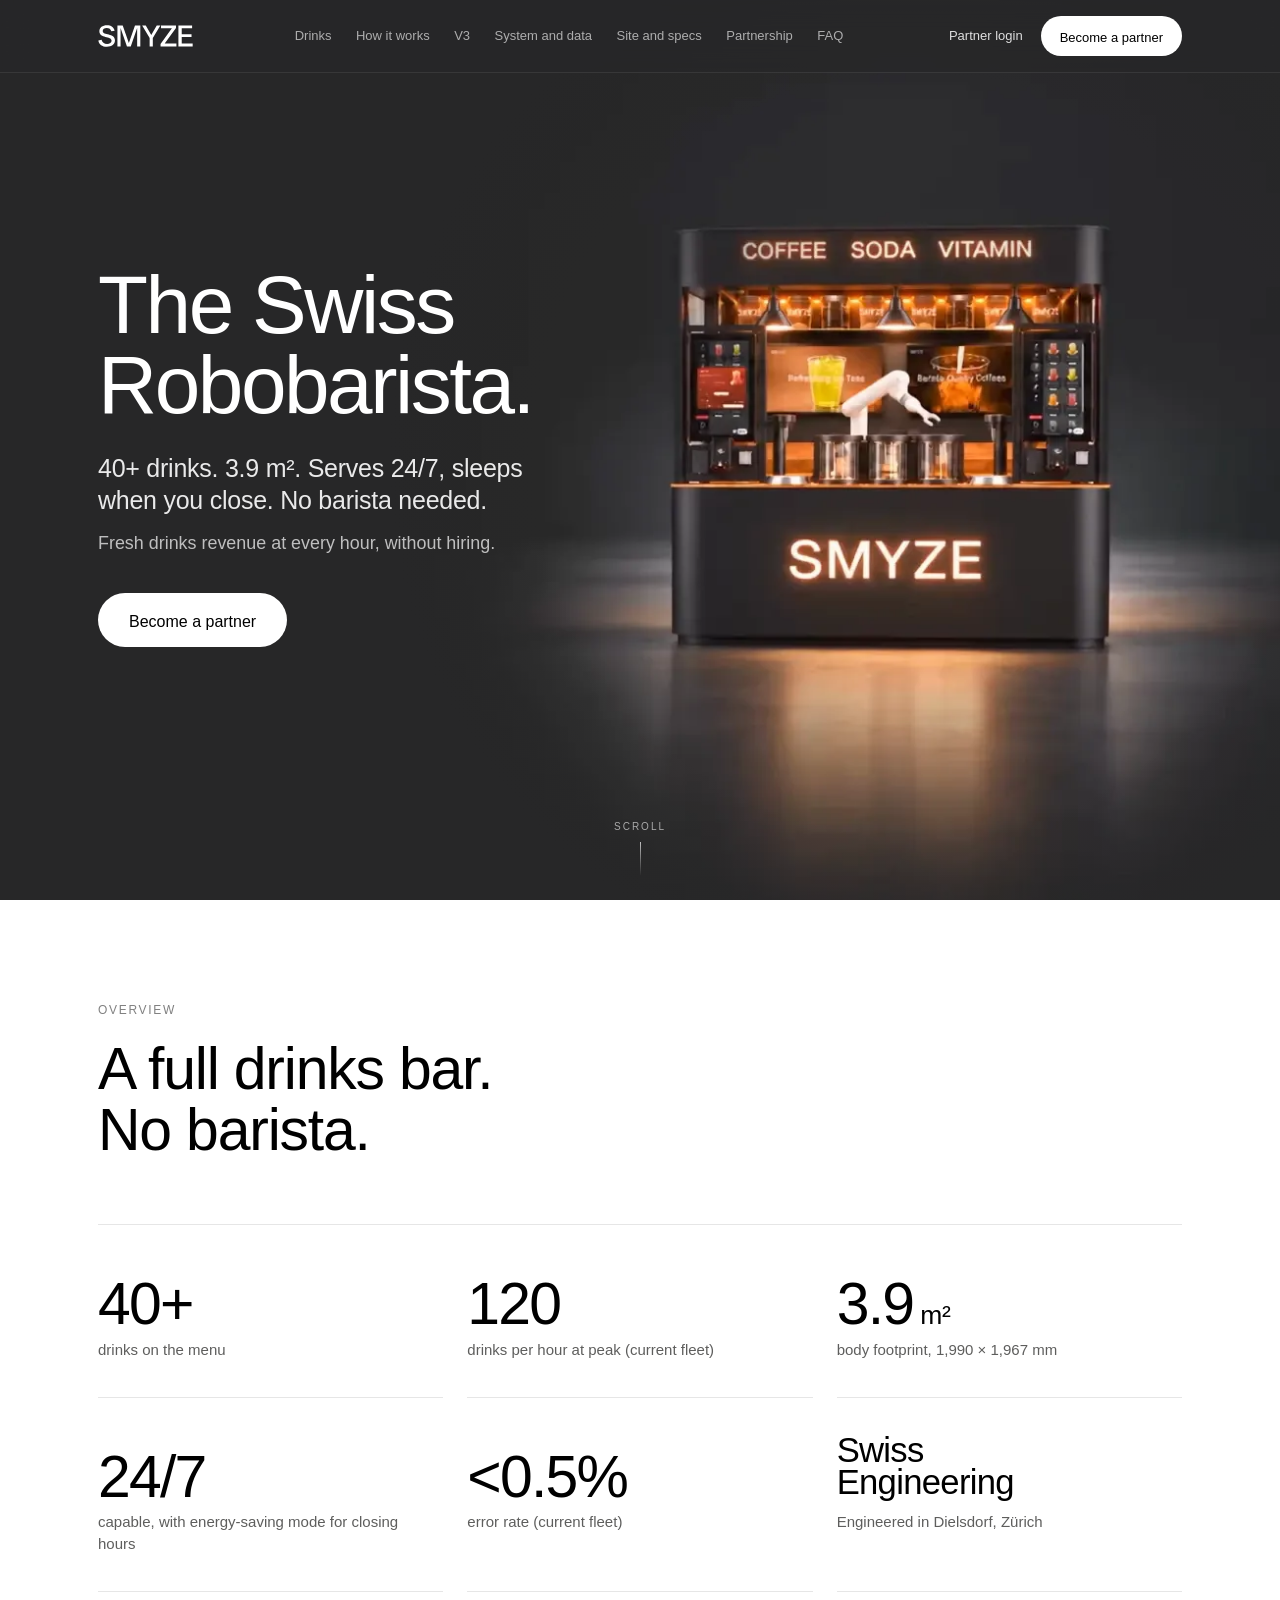
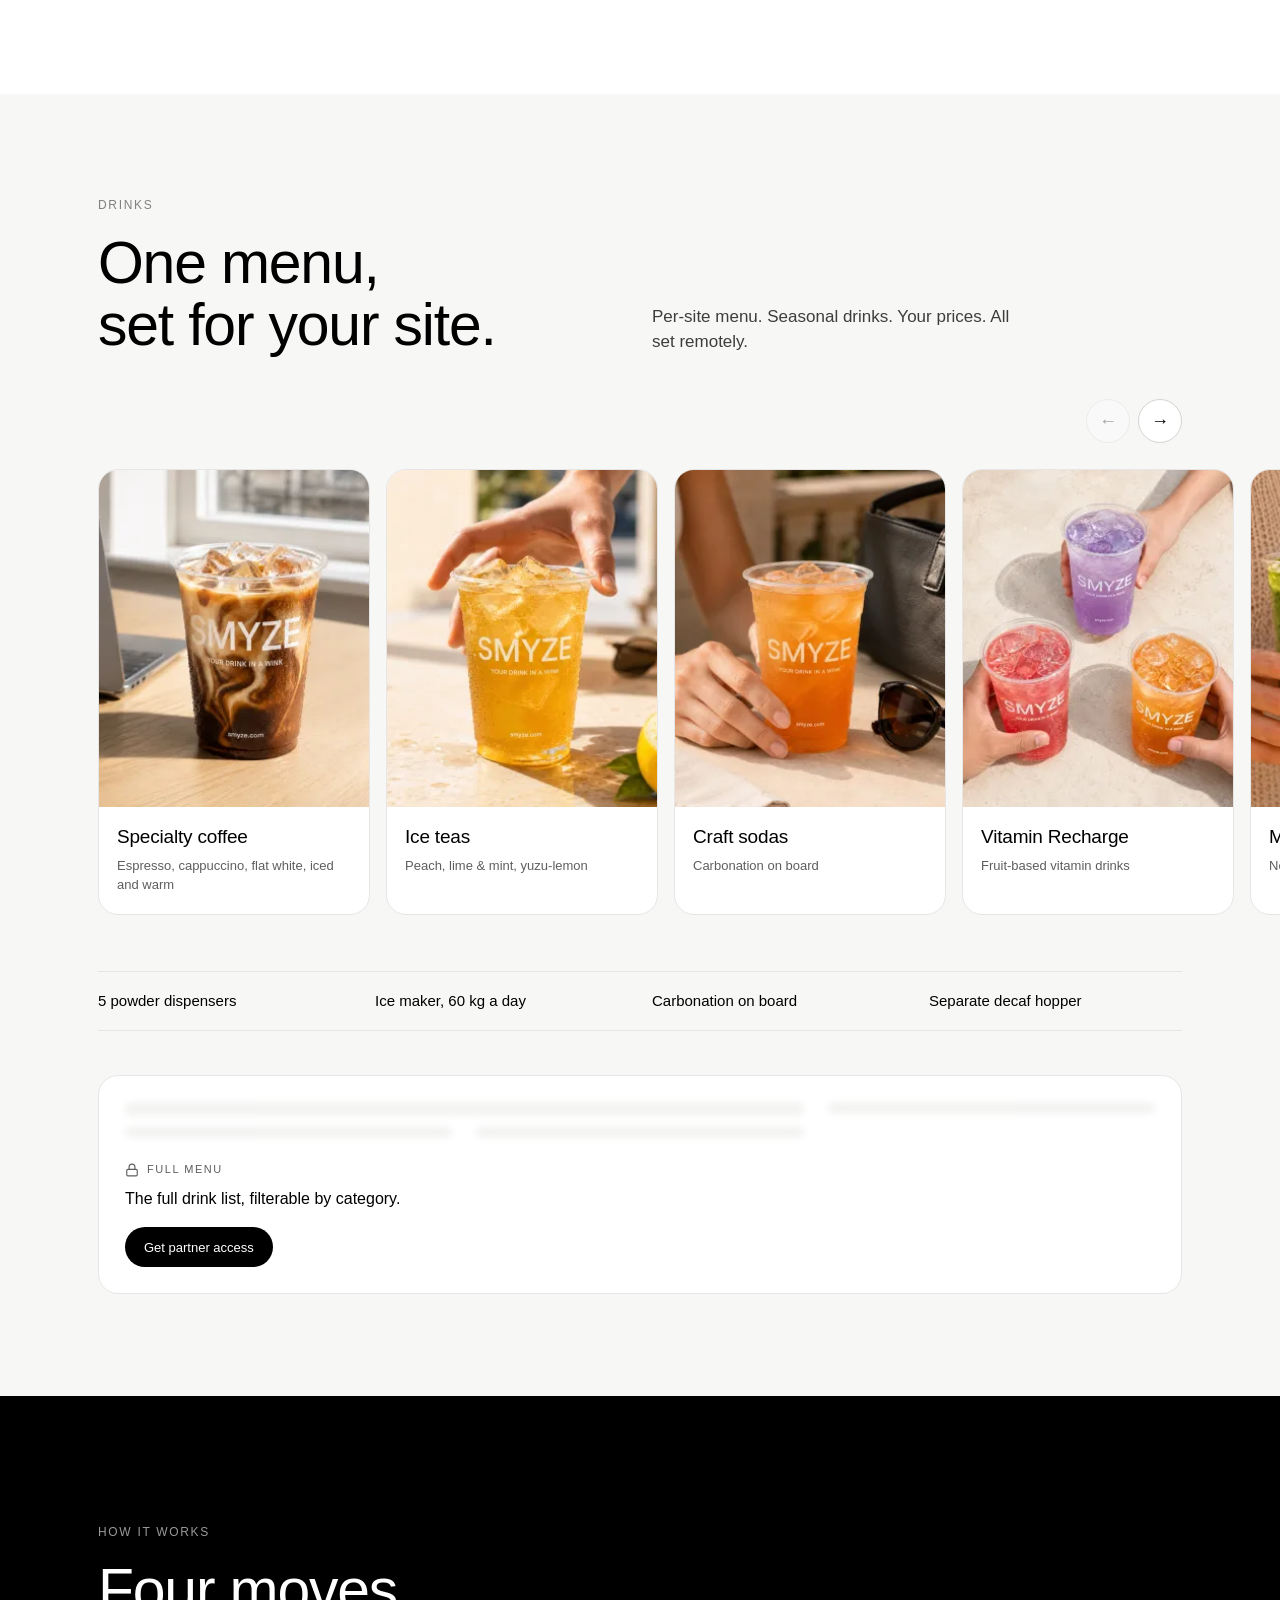
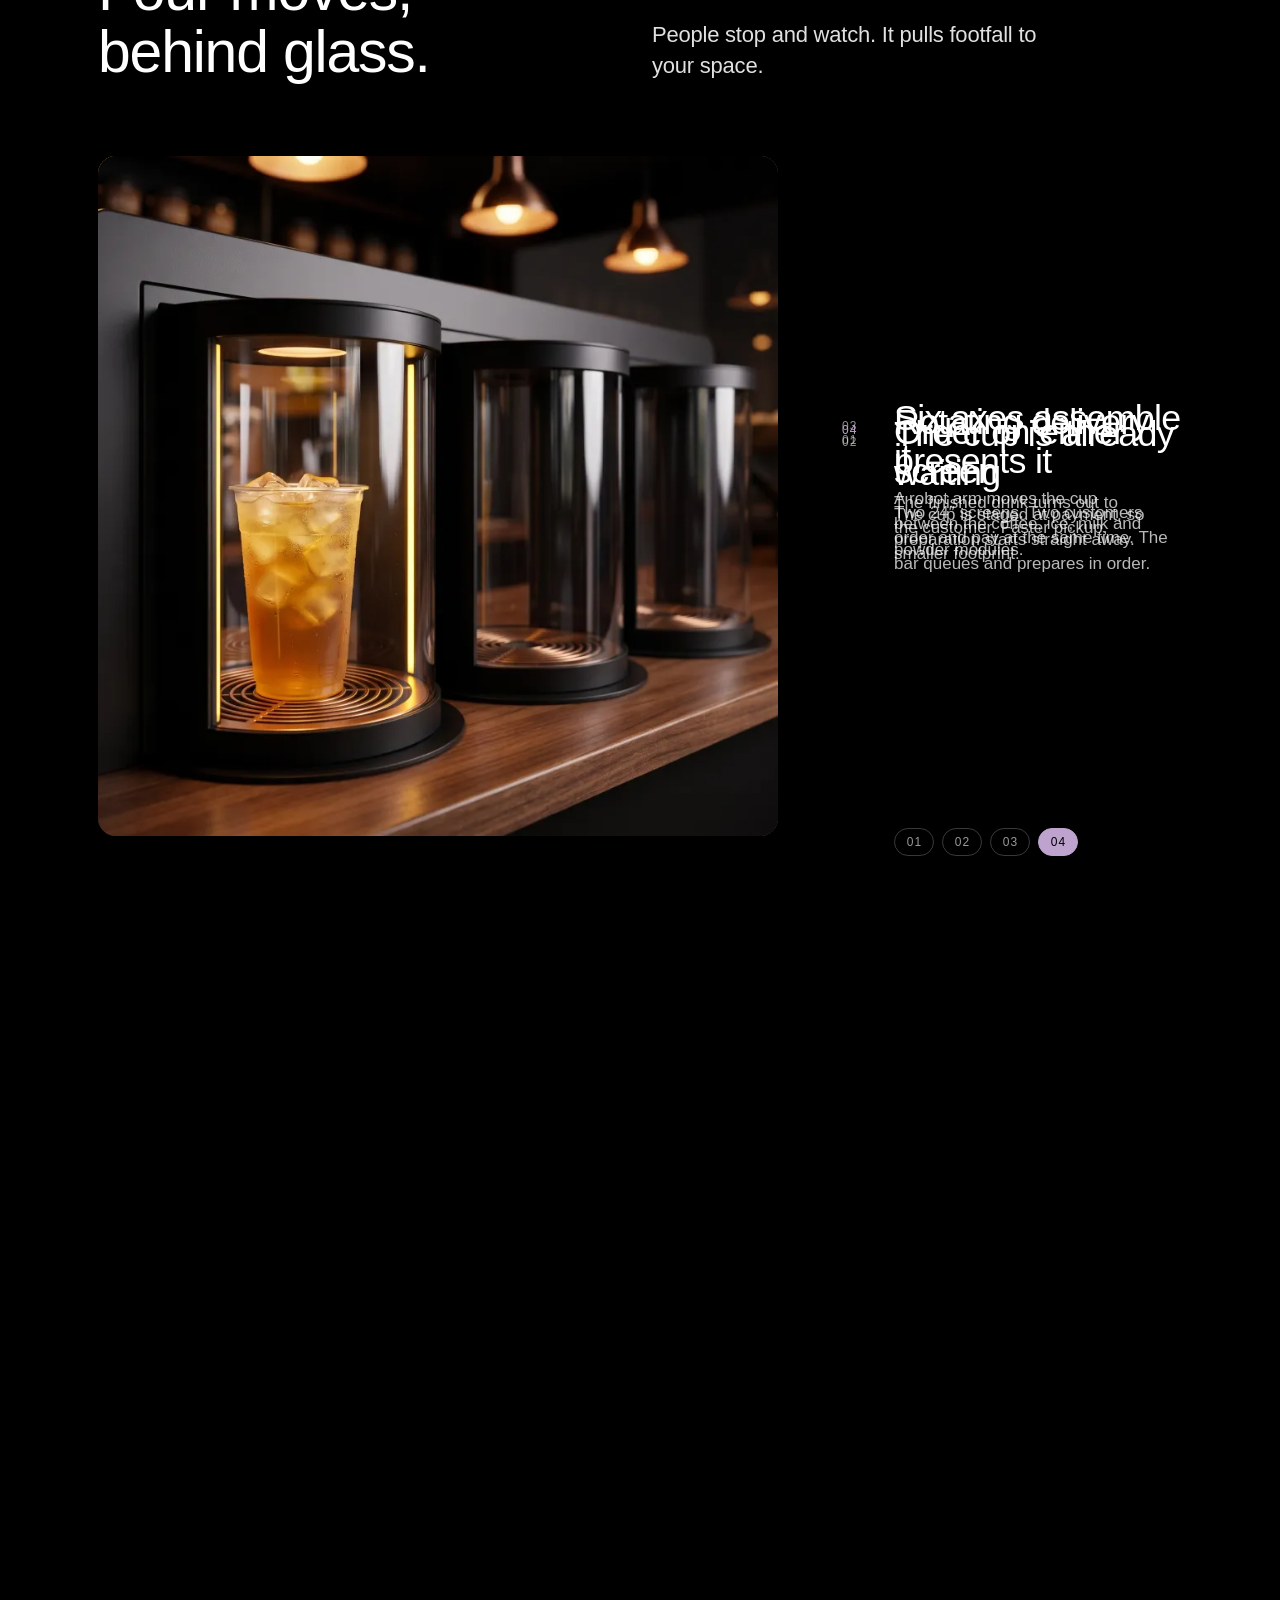
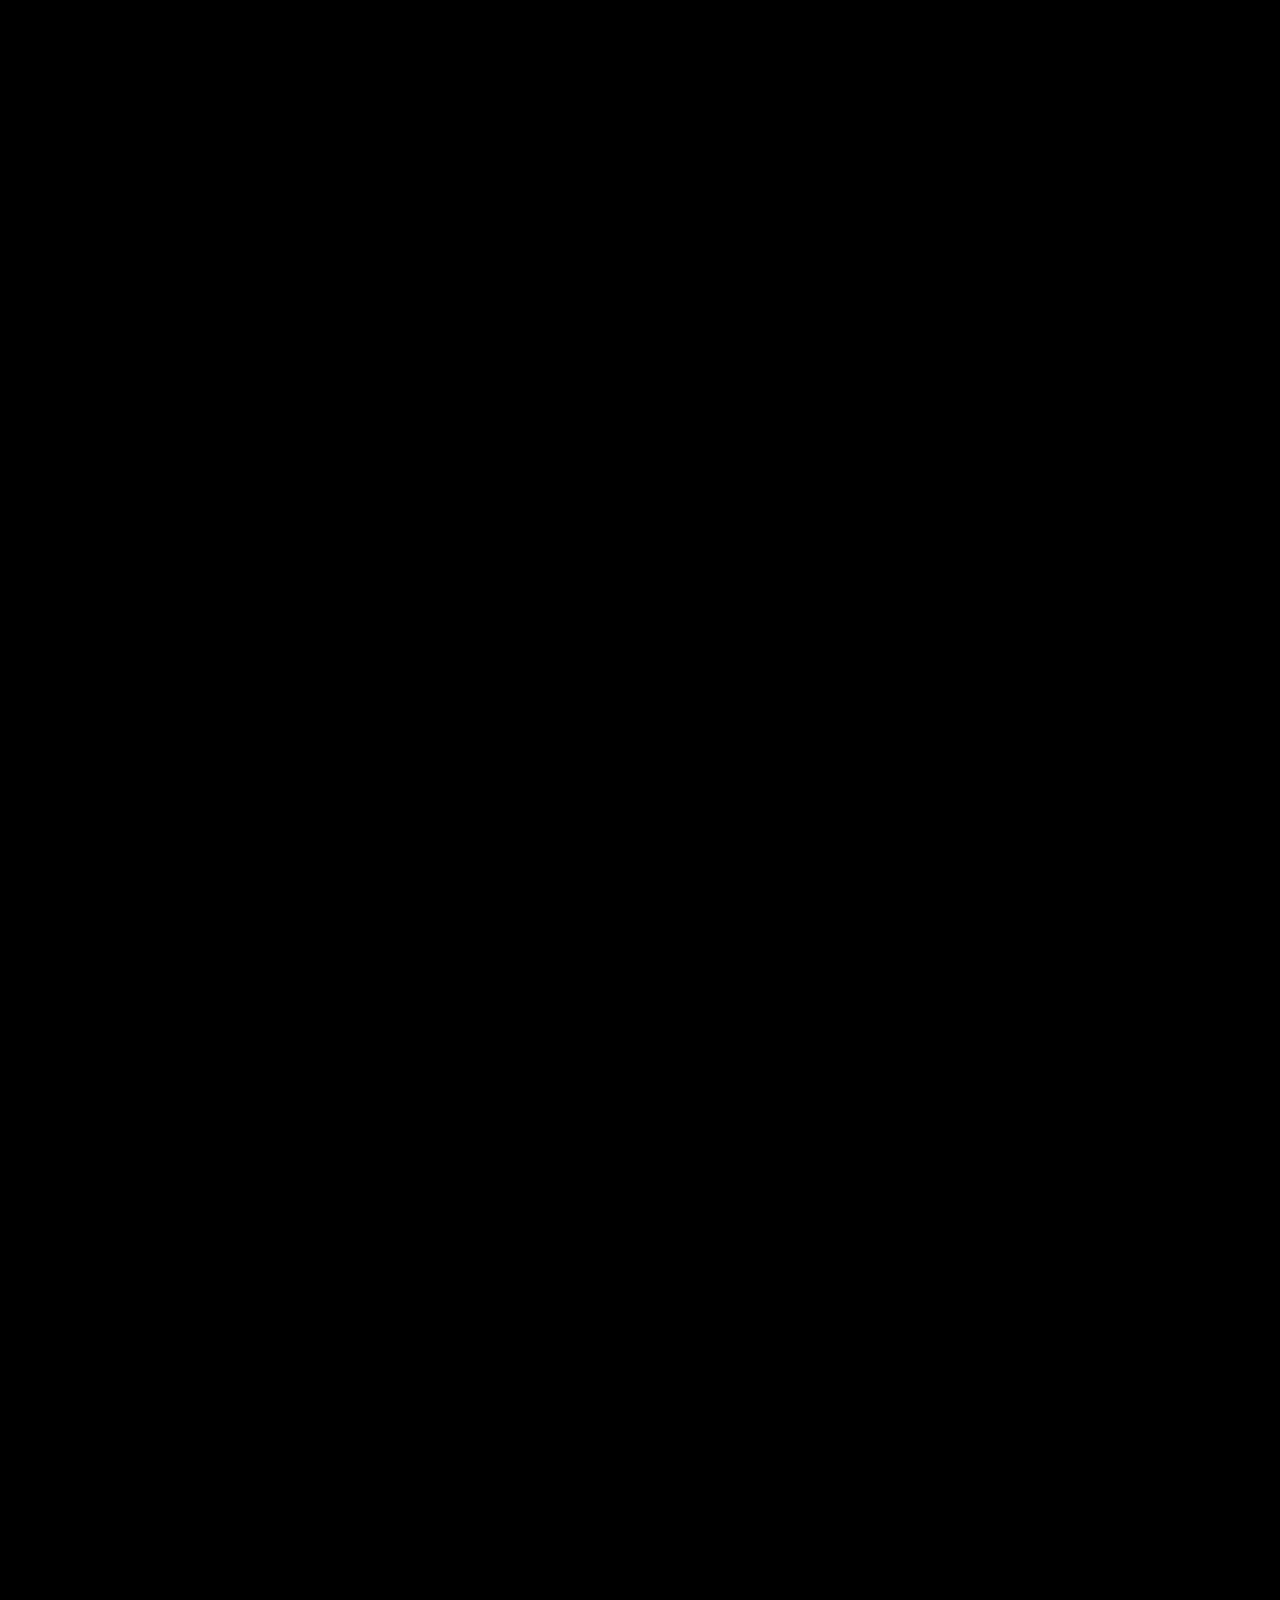
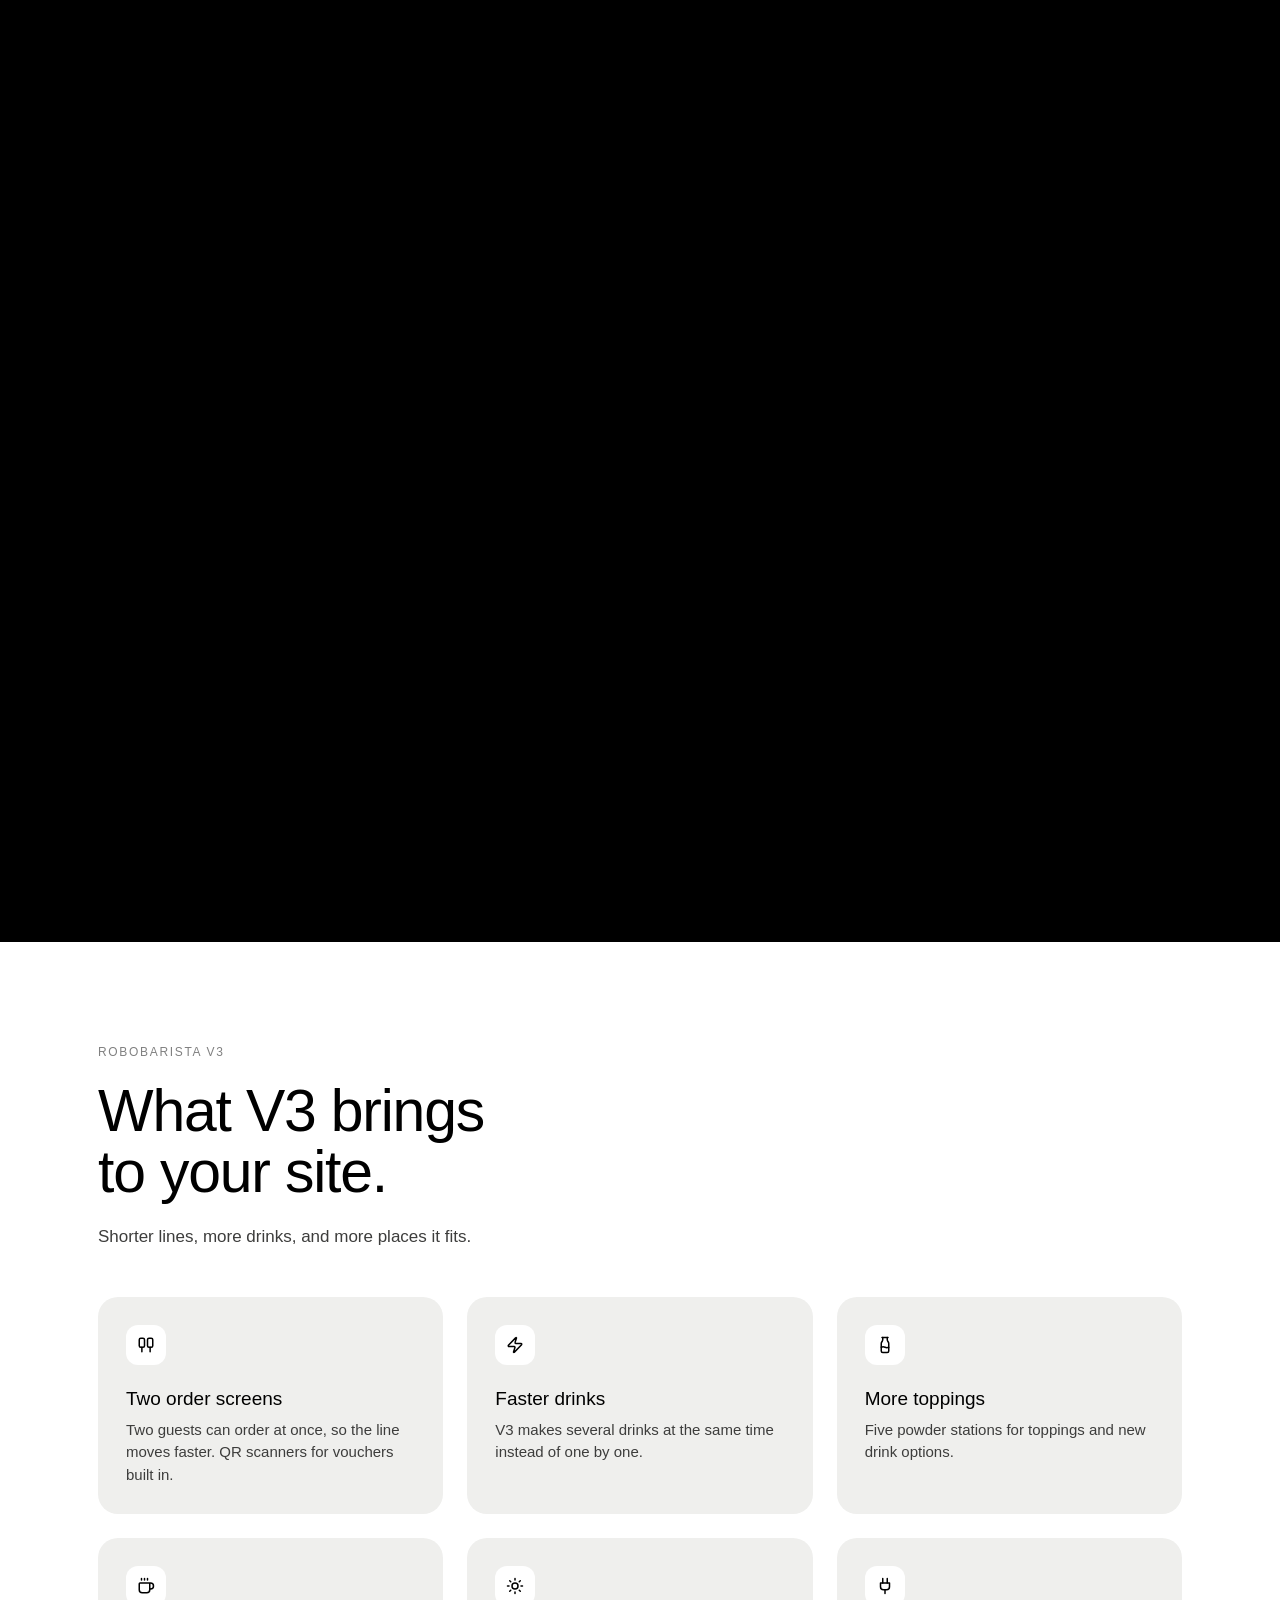
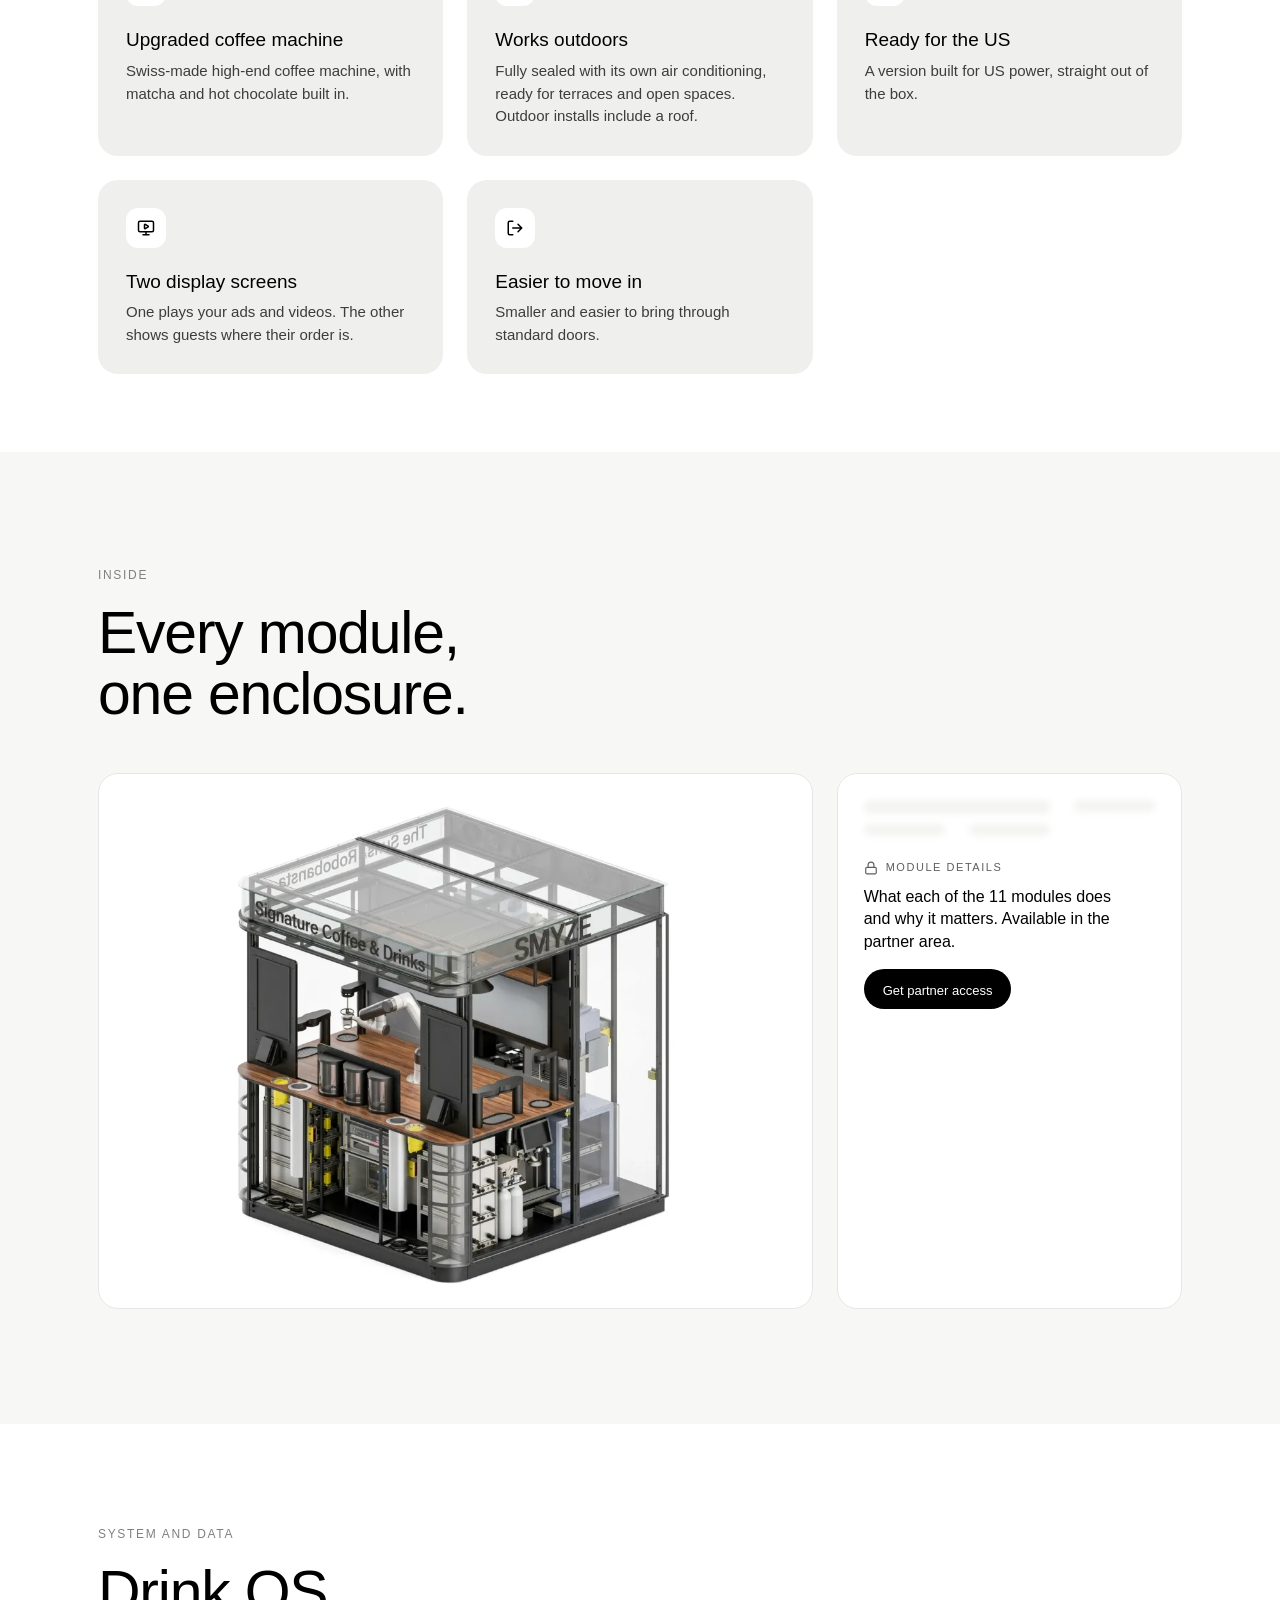
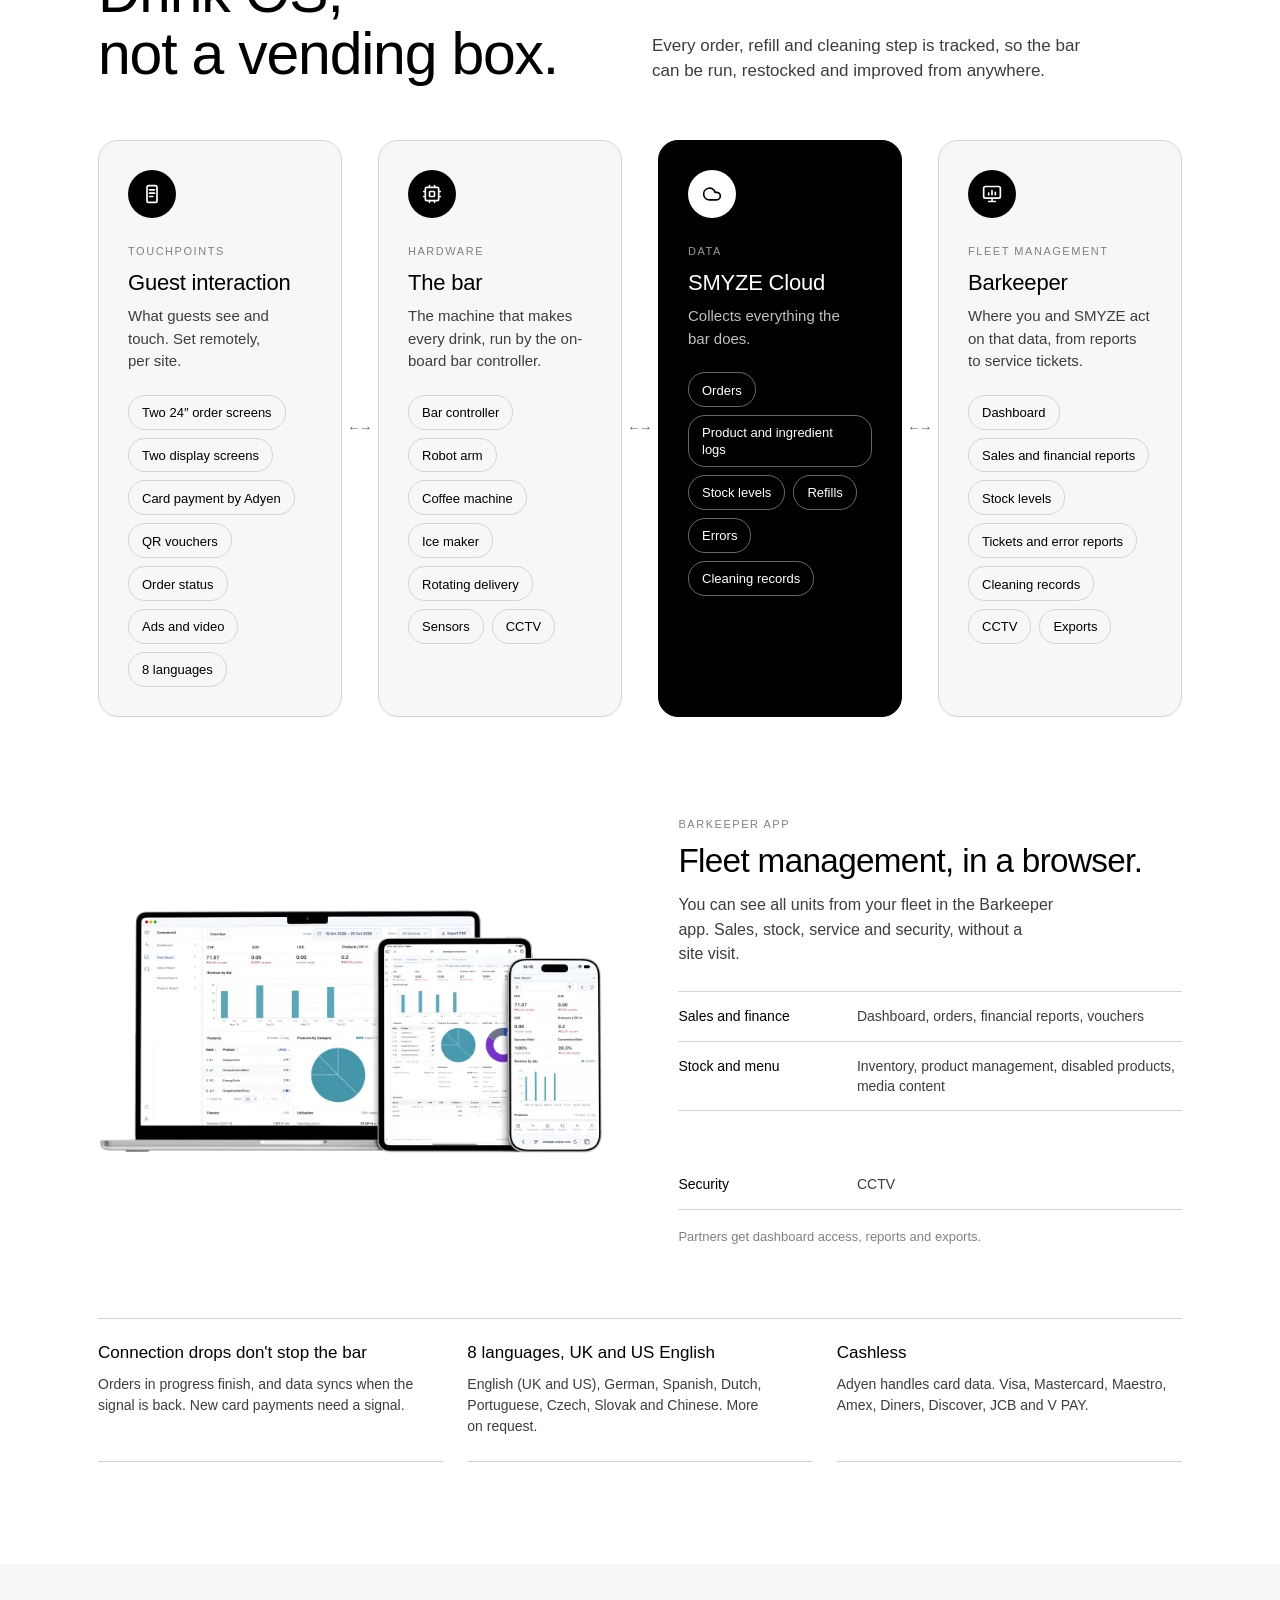
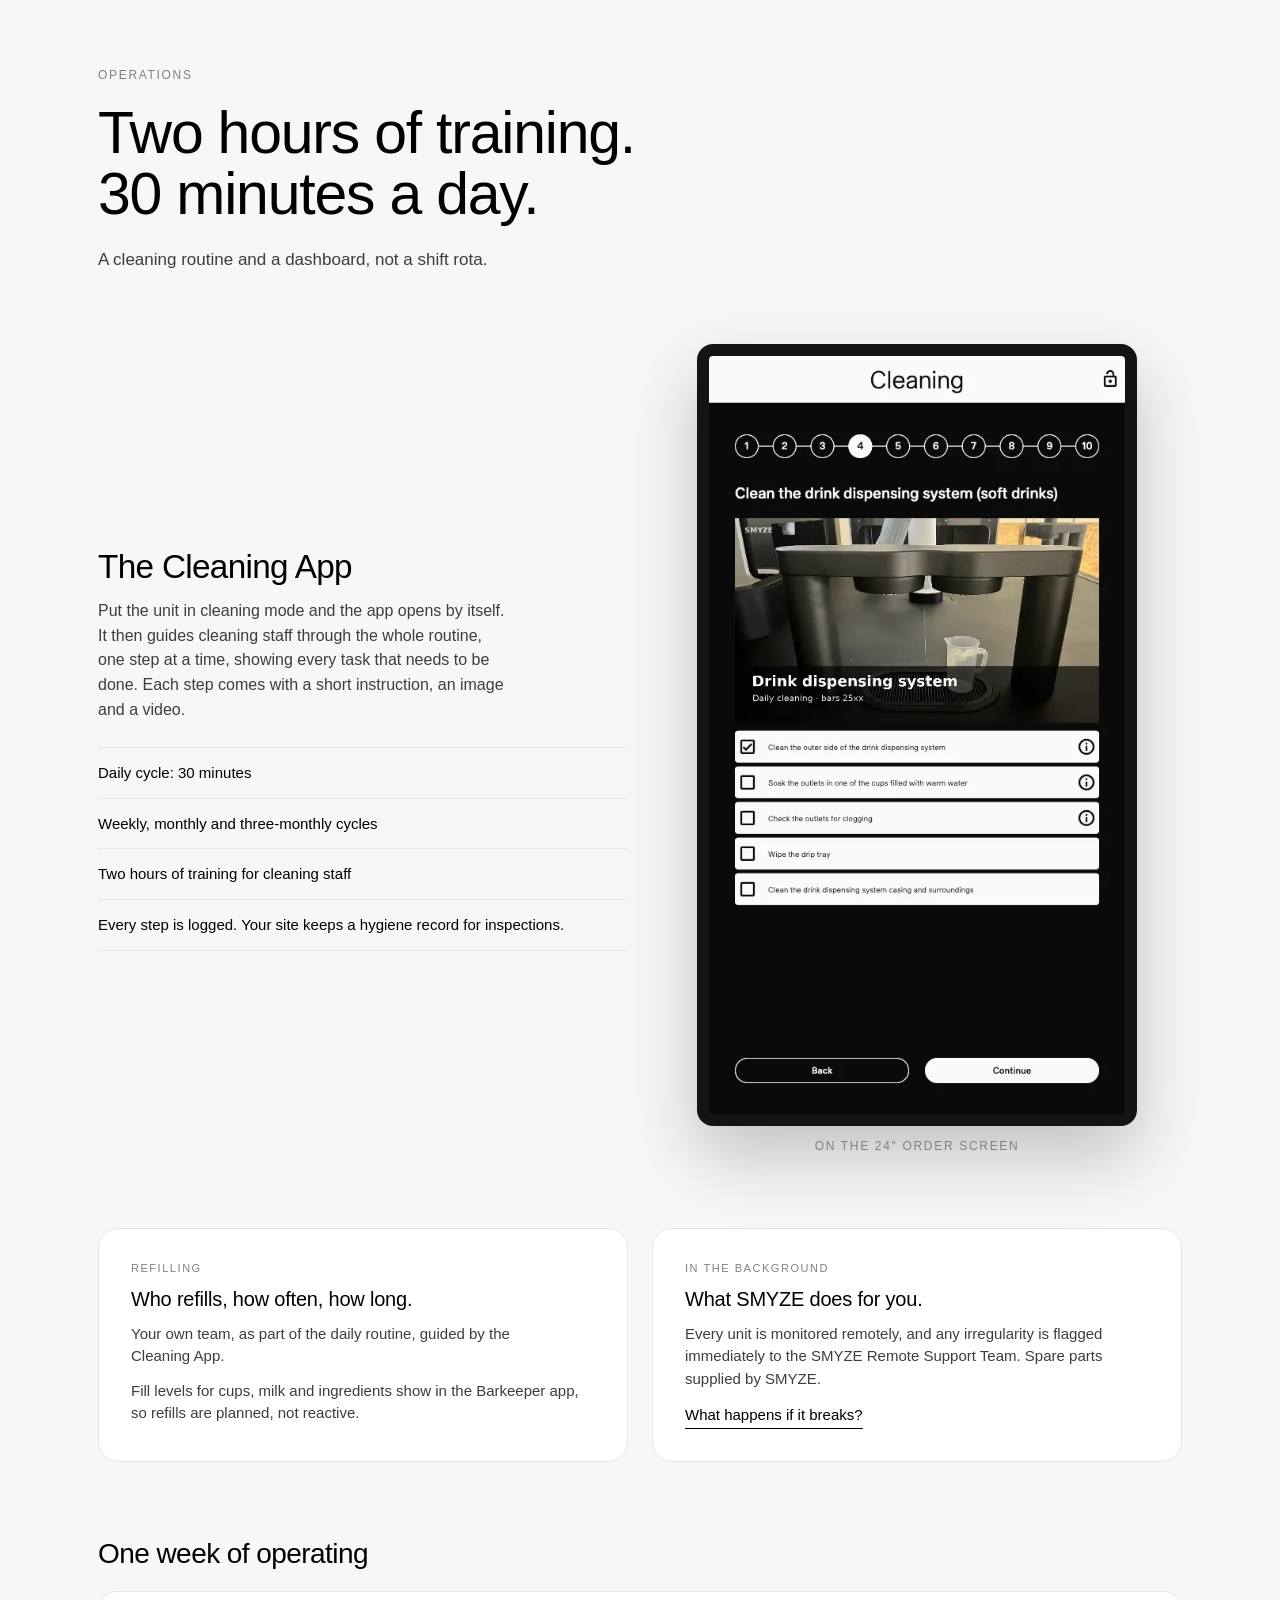
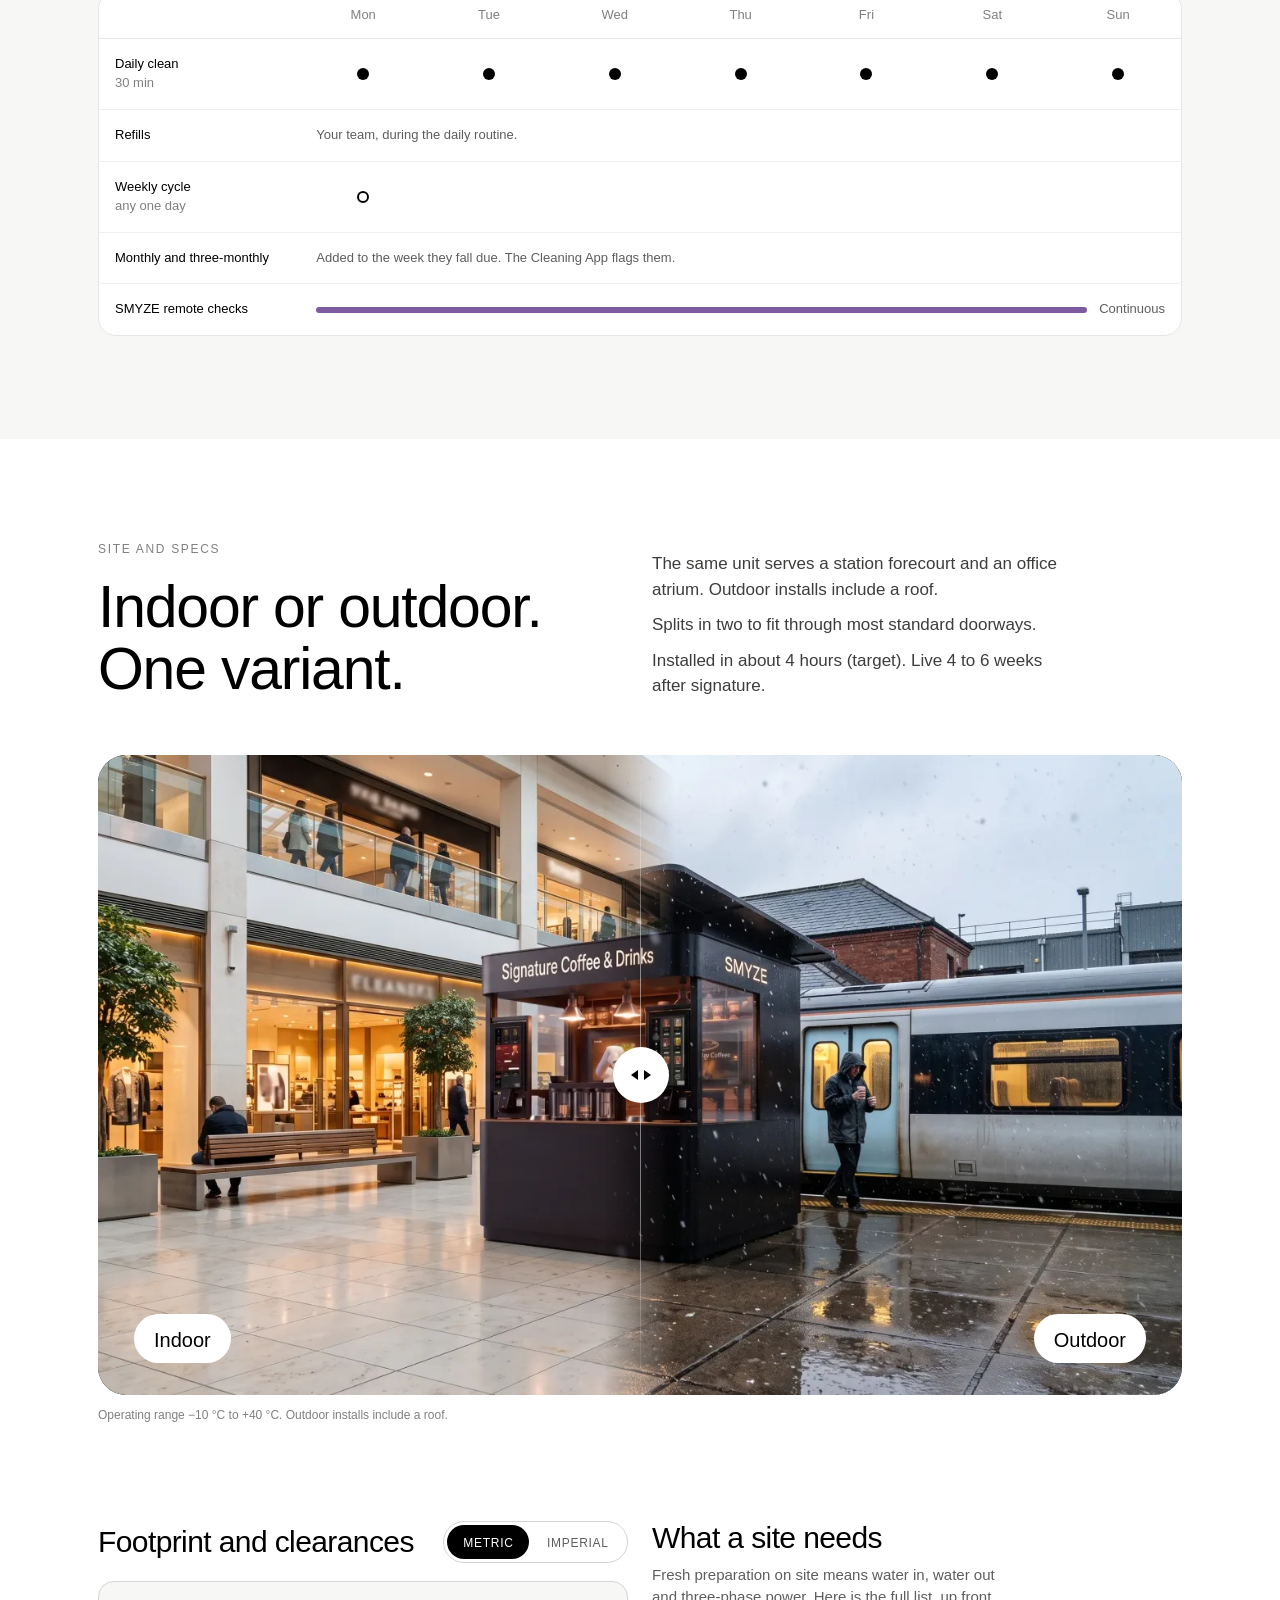
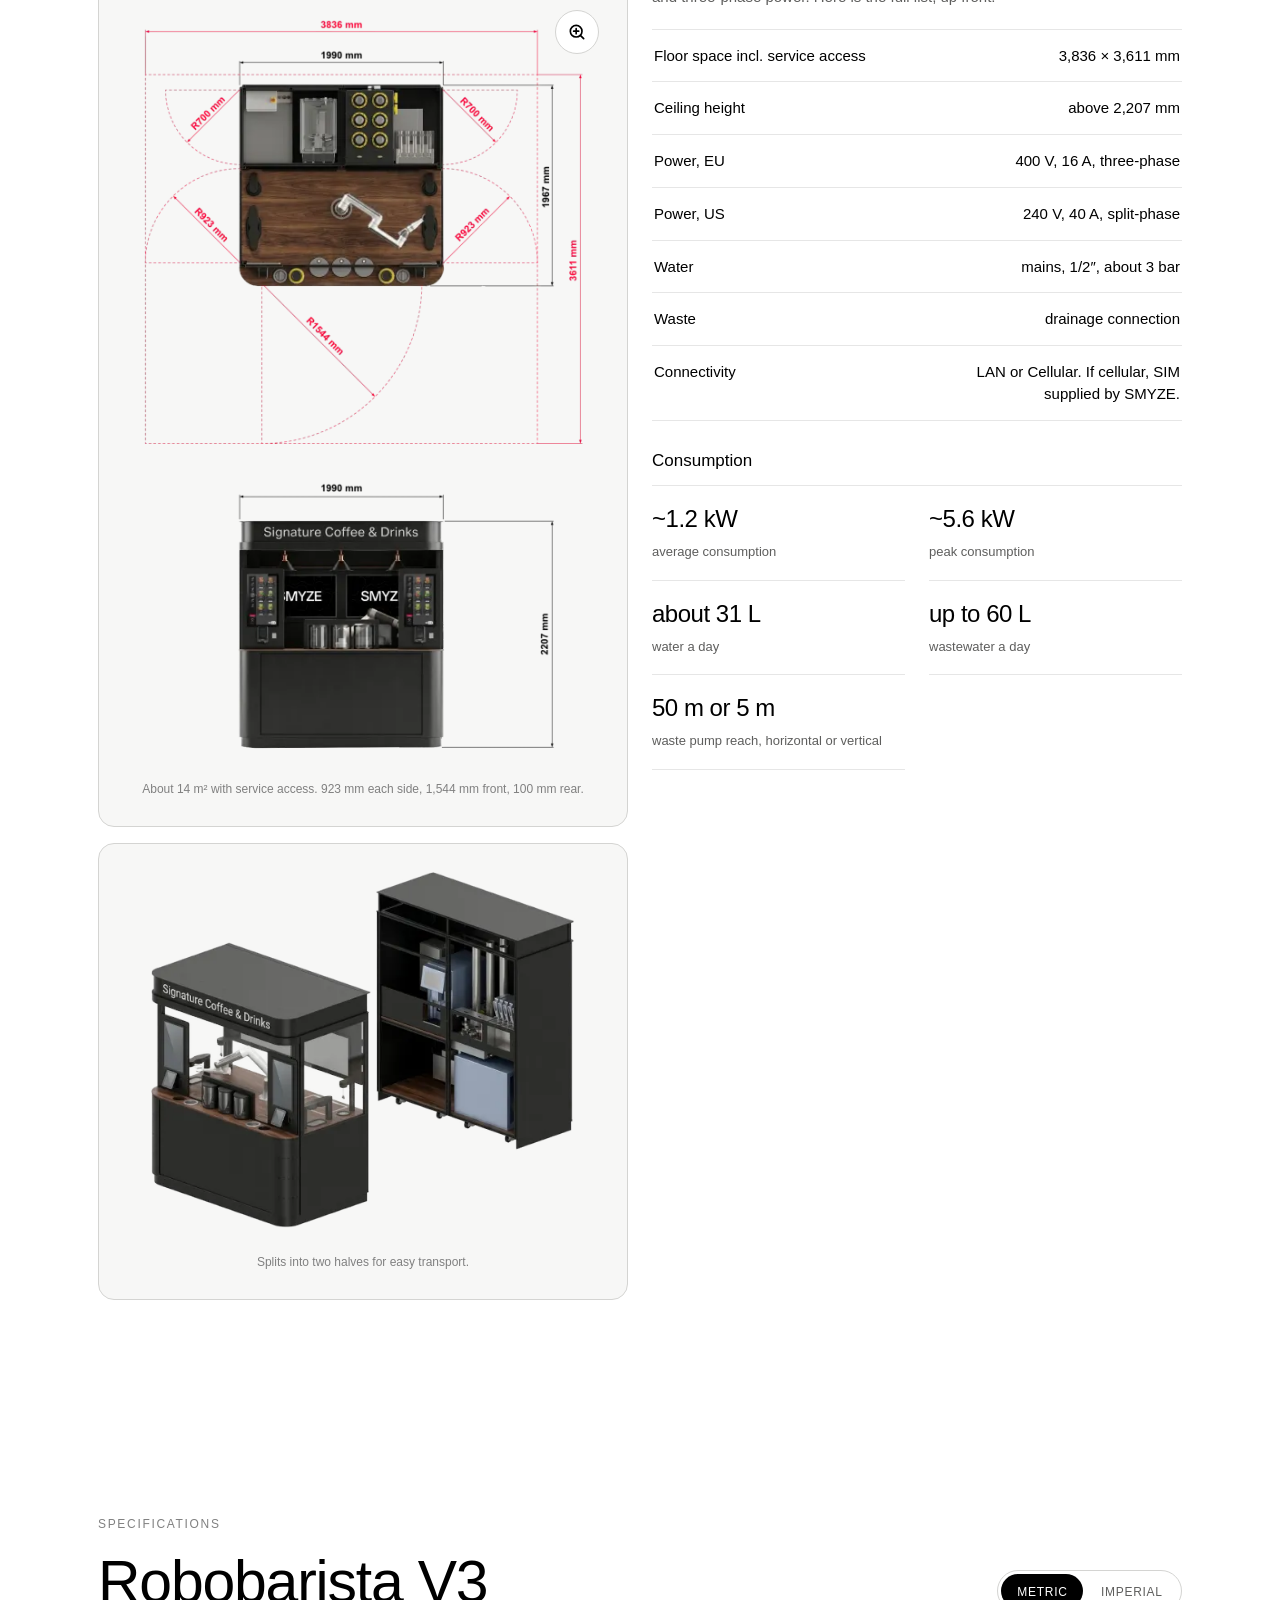
==== commit 3649e861: "Preview (partner): Company-Product-Pages main@77c4e3b" ====
--- a/index.html
+++ b/index.html
@@ -19,5 +19,5 @@
       video.closest('section').classList.add('is-intro')
       video.src = video.dataset.src
     })()
-  </script><div class="container hero__inner" data-astro-cid-yodha2z4><div class="cq"><div data-astro-cid-yodha2z4="true" class="grid g-380 max-2 hero__grid"><div class="hero__copy" data-astro-cid-yodha2z4><h1 id="hero-title" class="hero__title" data-astro-cid-yodha2z4>The Swiss<br>Robobarista.</h1><p class="hero__subhead" data-astro-cid-yodha2z4><span class="u-m">40+ drinks. 3.9 m². Serves 24/7, sleeps when you close. No barista needed.</span><span class="u-i">40+ drinks. 42 ft². Serves 24/7, sleeps when you close. No barista needed.</span></p><p class="hero__line" data-astro-cid-yodha2z4>Fresh drinks revenue at every hour, without hiring.</p><div class="hero__ctas" data-astro-cid-yodha2z4><a class="btn btn--lg btn--white" href="#contact" data-cta="hero" data-astro-cid-yodha2z4>Become a partner</a></div></div><div class="hero__media" data-astro-cid-yodha2z4><div class="hero__render is-still" data-hero-frame data-astro-cid-yodha2z4><video data-hero-video src="/_astro/hero.BGYrSeg9.webm" muted playsinline preload="auto" disablepictureinpicture aria-hidden="true" data-astro-cid-yodha2z4></video><img src="/_astro/hero-still.BVeGRhOP_2grwlF.webp" srcset="/_astro/hero-still.BVeGRhOP_Z18eq2I.webp 540w, /_astro/hero-still.BVeGRhOP_2grwlF.webp 1080w" alt="SMYZE Robobarista V3, three-quarter view" sizes="(min-width: 780px) 90vw, 210vw" loading="eager" data-astro-cid-yodha2z4="true" decoding="async" width="1080" height="1080"></div></div></div></div></div><div class="hero__cue" aria-hidden="true" data-scroll-cue data-astro-cid-yodha2z4><span data-astro-cid-yodha2z4>Scroll</span><i data-astro-cid-yodha2z4></i></div></section><script type="module">var e=document.getElementById(`top`),t=document.querySelector(`[data-scroll-cue]`),n=document.querySelector(`[data-hero-video]`),r=document.querySelector(`[data-hero-frame]`),i=document.querySelector(`[data-hero-intro]`),a=window.matchMedia(`(prefers-reduced-motion: reduce)`),o=window.matchMedia(`(orientation: landscape)`),s=300,c=300,l=2e3,u=.45,d=!1;function f(){d=!1,t?.classList.toggle(`is-hidden`,window.scrollY>40)}window.addEventListener(`scroll`,()=>{d||(d=!0,requestAnimationFrame(f))},{passive:!0});function p(){r?.classList.remove(`is-still`)}function m(){if(n&&!e?.classList.contains(`is-intro`)){if(a.matches){n.pause(),n.addEventListener(`seeked`,p,{once:!0});let e=()=>n.currentTime=n.duration;n.readyState>=HTMLMediaElement.HAVE_METADATA?e():n.addEventListener(`loadedmetadata`,e,{once:!0})}else if(!n.ended){let e=n.closest(`.hero__media`)?.getAnimations().find(e=>e.playState!==`finished`),t=()=>{a.matches||(n.addEventListener(`playing`,p,{once:!0}),n.play().catch(()=>{}))};if(e){let n=Number(e.effect?.getComputedTiming().endTime??0),r=Number(e.currentTime??0);window.setTimeout(t,Math.max(0,n*u-r))}else t()}}}a.addEventListener(`change`,m);function h(e,t){let n=!1,r=window.setTimeout(()=>d(!1),l),i=()=>!o.matches&&d(!1),a=()=>d(!0),u=()=>d(!1);function d(c,l=0){if(n)return;n=!0,window.clearTimeout(r),window.removeEventListener(`scroll`,a),o.removeEventListener(`change`,i),e.removeEventListener(`focusin`,u),t.pause();let d=()=>{e.classList.remove(`is-intro`,`is-intro-out`),t.removeAttribute(`src`),t.load(),m()};if(!c)return d();e.classList.add(`is-intro-out`),window.setTimeout(d,s+l)}t.addEventListener(`playing`,()=>window.clearTimeout(r),{once:!0}),t.addEventListener(`ended`,()=>d(!0,c),{once:!0}),t.addEventListener(`error`,()=>d(!1),{once:!0}),window.addEventListener(`scroll`,a,{passive:!0}),o.addEventListener(`change`,i),e.addEventListener(`focusin`,u),t.play().catch(()=>d(!1))}e?.classList.contains(`is-intro`)&&i&&h(e,i),m(),f();</script><section class="section overview" data-nav="" aria-labelledby="overview-title" data-astro-cid-iedagj33><div class="container" data-astro-cid-iedagj33><div class="head" style="max-width:680px" data-reveal data-astro-cid-sjgajsms><p class="eyebrow" data-astro-cid-sjgajsms>Overview</p><h2 class="h2" id="overview-title" data-astro-cid-sjgajsms>A full drinks bar.<br>No barista.</h2></div><div class="cq"><dl data-astro-cid-iedagj33="true" class="grid g-300 overview__grid"><div class="stat" data-reveal data-astro-cid-iedagj33><dt class="stat__label" data-astro-cid-iedagj33>drinks on the menu</dt><dd class="stat__value" data-astro-cid-iedagj33><span data-count="40" data-decimals="0" data-astro-cid-iedagj33>40</span>+</dd></div><div class="stat" data-reveal data-astro-cid-iedagj33><dt class="stat__label" data-astro-cid-iedagj33>drinks per hour at peak (current fleet)</dt><dd class="stat__value" data-astro-cid-iedagj33><span data-count="120" data-decimals="0" data-astro-cid-iedagj33>120</span></dd></div><div class="stat" data-reveal data-astro-cid-iedagj33><dt class="stat__label" data-astro-cid-iedagj33><span class="u-m">body footprint, 1,990 × 1,967 mm</span><span class="u-i">body footprint, 78.3 × 77.4 in</span></dt><dd class="stat__value" data-astro-cid-iedagj33><span class="u-m" data-astro-cid-iedagj33><span data-count="3.9" data-decimals="1" data-astro-cid-iedagj33>3.9</span><span class="stat__unit" data-astro-cid-iedagj33> m²</span></span><span class="u-i" data-astro-cid-iedagj33><span data-count="42" data-decimals="0" data-astro-cid-iedagj33>42</span><span class="stat__unit" data-astro-cid-iedagj33> ft²</span></span></dd></div><div class="stat" data-reveal data-astro-cid-iedagj33><dt class="stat__label" data-astro-cid-iedagj33>capable, with energy-saving mode for closing hours</dt><dd class="stat__value" data-astro-cid-iedagj33><span data-count="24" data-decimals="0" data-astro-cid-iedagj33>24</span>/<span data-count="7" data-decimals="0" data-astro-cid-iedagj33>7</span></dd></div><div class="stat" data-reveal data-astro-cid-iedagj33><dt class="stat__label" data-astro-cid-iedagj33>error rate (current fleet)</dt><dd class="stat__value" data-astro-cid-iedagj33>&lt;<span data-count="0.5" data-from="10" data-decimals="1" data-astro-cid-iedagj33>0.5</span>%</dd></div><div class="stat" data-reveal data-astro-cid-iedagj33><dt class="stat__label" data-astro-cid-iedagj33>Engineered in Dielsdorf, Zürich</dt><dd class="stat__value stat__value--small" data-astro-cid-iedagj33><span class="lines" data-astro-cid-iedagj33><span class="lines__clip" style="--line: 0" data-astro-cid-iedagj33><span class="lines__text" data-astro-cid-iedagj33>Swiss</span></span><span class="lines__clip" style="--line: 1" data-astro-cid-iedagj33><span class="lines__text" data-astro-cid-iedagj33>Engineering</span></span></span></dd></div></dl></div></div></section><section id="drinks" class="section section--sunken drinks" data-nav="drinks" aria-labelledby="drinks-title" data-astro-cid-2z5ljkxx><div class="container" data-astro-cid-2z5ljkxx><div class="cq"><div data-reveal="true" data-astro-cid-sjgajsms="true" class="grid g-320 max-2 head head--pair"><div data-astro-cid-sjgajsms><p class="eyebrow" data-astro-cid-sjgajsms>Drinks</p><h2 class="h2" id="drinks-title" data-astro-cid-sjgajsms>One menu,<br>set for your site.</h2></div><div class="head__aside" data-astro-cid-sjgajsms><p class="lead" data-astro-cid-sjgajsms>Per-site menu. Seasonal drinks. Your prices. All set remotely.</p></div></div></div></div><div data-drinks-row data-astro-cid-2z5ljkxx><div class="container" data-astro-cid-2z5ljkxx><div class="drinks__controls drinks__controls--end" data-astro-cid-2z5ljkxx><div class="drinks__arrows" data-astro-cid-2z5ljkxx><button type="button" class="round-btn" data-drinks-step="-1" aria-label="Previous drinks" data-astro-cid-2z5ljkxx>←</button><button type="button" class="round-btn" data-drinks-step="1" aria-label="Next drinks" data-astro-cid-2z5ljkxx>→</button></div></div></div><ul class="drinks__track" aria-label="Drink categories" data-drinks-track tabindex="0" data-astro-cid-2z5ljkxx><li class="drink" data-astro-cid-2z5ljkxx><div class="drink__well drink__well--photo" data-astro-cid-2z5ljkxx><img src="/_astro/specialty-coffee.B7HBnV1i_Z2pQLu7.webp" srcset="/_astro/specialty-coffee.B7HBnV1i_1SzaVT.webp 272w, /_astro/specialty-coffee.B7HBnV1i_Z2fxO24.webp 544w" alt="Iced coffee in a clear SMYZE cup" sizes="272px" loading="lazy" data-astro-cid-2z5ljkxx="true" decoding="async" width="778" height="950" class="drink__img"></div><div class="drink__body" data-astro-cid-2z5ljkxx><h3 class="drink__name drink__name--flush" data-astro-cid-2z5ljkxx>Specialty coffee</h3><p class="drink__ingredients" data-astro-cid-2z5ljkxx>Espresso, cappuccino, flat white, iced and warm</p></div></li><li class="drink" data-astro-cid-2z5ljkxx><div class="drink__well drink__well--photo" data-astro-cid-2z5ljkxx><img src="/_astro/ice-teas.CxWHjcFi_17pHdz.webp" srcset="/_astro/ice-teas.CxWHjcFi_1P6AHv.webp 272w, /_astro/ice-teas.CxWHjcFi_18jyN3.webp 544w" alt="Iced tea in a clear SMYZE cup" sizes="272px" loading="lazy" data-astro-cid-2z5ljkxx="true" decoding="async" width="848" height="1035" class="drink__img"></div><div class="drink__body" data-astro-cid-2z5ljkxx><h3 class="drink__name drink__name--flush" data-astro-cid-2z5ljkxx>Ice teas</h3><p class="drink__ingredients" data-astro-cid-2z5ljkxx>Peach, lime &amp; mint, yuzu-lemon</p></div></li><li class="drink" data-astro-cid-2z5ljkxx><div class="drink__well drink__well--photo" data-astro-cid-2z5ljkxx><img src="/_astro/craft-sodas.DqkhOYpz_v3Hyh.webp" srcset="/_astro/craft-sodas.DqkhOYpz_2gwvTd.webp 272w, /_astro/craft-sodas.DqkhOYpz_18bj5c.webp 544w" alt="A woman drinking a craft soda from a SMYZE cup" sizes="272px" loading="lazy" data-astro-cid-2z5ljkxx="true" decoding="async" width="991" height="1211" class="drink__img"></div><div class="drink__body" data-astro-cid-2z5ljkxx><h3 class="drink__name drink__name--flush" data-astro-cid-2z5ljkxx>Craft sodas</h3><p class="drink__ingredients" data-astro-cid-2z5ljkxx>Carbonation on board</p></div></li><li class="drink" data-astro-cid-2z5ljkxx><div class="drink__well drink__well--photo" data-astro-cid-2z5ljkxx><img src="/_astro/vitamin-recharge.CgStAR7T_20lJc4.webp" srcset="/_astro/vitamin-recharge.CgStAR7T_Ytf4G.webp 272w, /_astro/vitamin-recharge.CgStAR7T_6ni6k.webp 544w" alt="Friends at a café table with three SMYZE vitamin drinks" sizes="272px" loading="lazy" data-astro-cid-2z5ljkxx="true" decoding="async" width="1003" height="1226" class="drink__img"></div><div class="drink__body" data-astro-cid-2z5ljkxx><h3 class="drink__name drink__name--flush" data-astro-cid-2z5ljkxx>Vitamin Recharge</h3><p class="drink__ingredients" data-astro-cid-2z5ljkxx>Fruit-based vitamin drinks</p></div></li><li class="drink" data-astro-cid-2z5ljkxx><div class="drink__well drink__well--photo" data-astro-cid-2z5ljkxx><img src="/_astro/matcha-chocolate.Chax2JtG_2lL3ft.webp" srcset="/_astro/matcha-chocolate.Chax2JtG_Z2nQASv.webp 272w, /_astro/matcha-chocolate.Chax2JtG_181bWN.webp 544w" alt="An iced matcha and an iced chocolate in SMYZE cups" sizes="272px" loading="lazy" data-astro-cid-2z5ljkxx="true" decoding="async" width="990" height="1209" class="drink__img"></div><div class="drink__body" data-astro-cid-2z5ljkxx><h3 class="drink__name drink__name--flush" data-astro-cid-2z5ljkxx>Matcha &amp; Chocolate</h3><p class="drink__ingredients" data-astro-cid-2z5ljkxx>New: 5 powder dispensers</p></div></li></ul></div><div class="container drinks__after" data-astro-cid-2z5ljkxx><ul class="drinks__features" data-astro-cid-2z5ljkxx><li data-astro-cid-2z5ljkxx><strong>5</strong> powder dispensers</li><li data-astro-cid-2z5ljkxx><span class="u-m">Ice maker, <strong>60 kg</strong> a day</span><span class="u-i">Ice maker, <strong>132 lb</strong> a day</span></li><li data-astro-cid-2z5ljkxx>Carbonation on board</li><li data-astro-cid-2z5ljkxx>Separate decaf hopper</li></ul><div class="drinks__teaser" data-astro-cid-2z5ljkxx><div class="teaser" data-astro-cid-2k27ehys><div class="teaser__ghost" aria-hidden="true" data-astro-cid-2k27ehys><span data-astro-cid-2k27ehys></span><span data-astro-cid-2k27ehys></span><span data-astro-cid-2k27ehys></span><span data-astro-cid-2k27ehys></span></div><p class="teaser__label" data-astro-cid-2k27ehys><svg class="lock" viewBox="0 0 24 24" fill="none" stroke="currentColor" stroke-width="2" stroke-linecap="round" stroke-linejoin="round" aria-hidden="true" focusable="false"><rect x="3" y="11" width="18" height="11" rx="2"></rect><path d="M7 11V7a5 5 0 0 1 10 0v4"></path></svg>Full menu</p><p class="teaser__line" data-astro-cid-2k27ehys>The full drink list, filterable by category.</p><a class="btn btn--black btn--sm" href="#contact" data-cta="teaser-menu" data-astro-cid-2k27ehys>Get partner access</a></div></div></div></section><script type="module">var e=window.matchMedia(`(prefers-reduced-motion: reduce)`);function t(t){let n=t.querySelector(`[data-drinks-track]`),r=Array.from(t.querySelectorAll(`[data-drink-filter]`)),i=t.querySelector(`[data-drinks-step="-1"]`),a=t.querySelector(`[data-drinks-step="1"]`);if(!n)return;let o=Array.from(n.querySelectorAll(`[data-category]`)),s=()=>{let e=o.filter(e=>e.hidden);n.style.removeProperty(`--drink-min-h`),e.forEach(e=>e.hidden=!1);let t=Math.max(0,...o.map(e=>e.offsetHeight));e.forEach(e=>e.hidden=!0),t&&n.style.setProperty(`--drink-min-h`,`${t}px`)},c=()=>{let e=n.scrollWidth-n.clientWidth;i&&(i.disabled=n.scrollLeft<=2),a&&(a.disabled=n.scrollLeft>=e-2)};r.forEach(e=>e.addEventListener(`click`,()=>{let t=e.dataset.drinkFilter;r.forEach(t=>t.setAttribute(`aria-pressed`,String(t===e))),o.forEach(e=>{let n=(e.dataset.temp??``).split(` `);e.hidden=t!==`all`&&e.dataset.category!==t&&!n.includes(t??``)}),n.scrollLeft=0,c()})),[i,a].forEach(t=>t?.addEventListener(`click`,()=>{let r=Number(t.dataset.drinksStep);n.scrollBy({left:r*n.clientWidth*.8,behavior:e.matches?`auto`:`smooth`})}));let l=!1,u=!1,d=0,f=0;n.addEventListener(`pointerdown`,e=>{e.pointerType===`mouse`&&e.button===0&&(l=!0,u=!1,d=e.clientX,f=n.scrollLeft)}),n.addEventListener(`pointermove`,e=>{if(!l)return;let t=e.clientX-d;!u&&Math.abs(t)<4||(u||(u=!0,n.classList.add(`is-dragging`),n.setPointerCapture(e.pointerId)),n.scrollLeft=f-t)});let p=e=>{l&&(l=!1,n.classList.remove(`is-dragging`),n.hasPointerCapture(e.pointerId)&&n.releasePointerCapture(e.pointerId))};n.addEventListener(`pointerup`,p),n.addEventListener(`pointercancel`,p),n.addEventListener(`click`,e=>{u&&=(e.preventDefault(),e.stopPropagation(),!1)},!0),n.addEventListener(`dragstart`,e=>e.preventDefault()),n.addEventListener(`scroll`,c,{passive:!0});let m=-1;new ResizeObserver(()=>{n.clientWidth!==m&&(m=n.clientWidth,s()),c()}).observe(n),document.fonts?.ready.then(s),c()}document.querySelectorAll(`[data-drinks-row]`).forEach(t);</script><section id="how" class="how section--dark how--stills" data-nav="how" aria-labelledby="how-title" data-how data-astro-cid-wkshis2o><div class="container how__head" data-astro-cid-wkshis2o><div class="cq"><div data-reveal="true" data-astro-cid-sjgajsms="true" class="grid g-320 max-2 head head--pair"><div data-astro-cid-sjgajsms><p class="eyebrow" data-astro-cid-sjgajsms>How it works</p><h2 class="h2" id="how-title" data-astro-cid-sjgajsms>Four moves,<br>behind glass.</h2></div><div class="head__aside" data-astro-cid-sjgajsms><p class="how__intro" data-astro-cid-wkshis2o>People stop and watch. It pulls footfall to your space.</p></div></div></div></div><div class="how__track" data-how-track style="--steps:4" data-astro-cid-wkshis2o><div class="how__stick" data-astro-cid-wkshis2o><div class="container how__frame" data-astro-cid-wkshis2o><div class="how__stage" data-astro-cid-wkshis2o><div class="how__media how__media--stills" data-how-media role="img" aria-label="The four steps in renders, changing as you scroll. Filmed footage of the machine follows." data-astro-cid-wkshis2o><img src="/_astro/01.C4oKCtnk_Z155BcR.webp" srcset="/_astro/01.C4oKCtnk_1p5rjs.webp 560w, /_astro/01.C4oKCtnk_Z16JzES.webp 820w, /_astro/01.C4oKCtnk_ZxTGKB.webp 1120w, /_astro/01.C4oKCtnk_16vHUu.webp 1640w" alt sizes="(min-width: 900px) min(78vh, 820px), min(92vw, 640px)" loading="lazy" decoding="async" data-how-still="0" data-astro-cid-wkshis2o="true" width="2048" height="2048" class="how__still"><img src="/_astro/02.D9UxJ-TI_1Xgmni.webp" srcset="/_astro/02.D9UxJ-TI_114XRb.webp 560w, /_astro/02.D9UxJ-TI_Z1uK37a.webp 820w, /_astro/02.D9UxJ-TI_2urgOy.webp 1120w, /_astro/02.D9UxJ-TI_ZUjrih.webp 1640w" alt sizes="(min-width: 900px) min(78vh, 820px), min(92vw, 640px)" loading="lazy" decoding="async" data-how-still="1" data-astro-cid-wkshis2o="true" width="2048" height="2048" class="how__still"><img src="/_astro/03.BOmaZzg4_Z1I6wyn.webp" srcset="/_astro/03.BOmaZzg4_1RPPV3.webp 560w, /_astro/03.BOmaZzg4_ZCYb3i.webp 820w, /_astro/03.BOmaZzg4_Z1bUC77.webp 1120w, /_astro/03.BOmaZzg4_suMyY.webp 1640w" alt sizes="(min-width: 900px) min(78vh, 820px), min(92vw, 640px)" loading="lazy" decoding="async" data-how-still="2" data-astro-cid-wkshis2o="true" width="2048" height="2048" class="how__still"><img src="/_astro/04.BfY8Y7Be_ZM6bhR.webp" srcset="/_astro/04.BfY8Y7Be_1TG1s4.webp 560w, /_astro/04.BfY8Y7Be_ZB90wh.webp 820w, /_astro/04.BfY8Y7Be_ZfUgPB.webp 1120w, /_astro/04.BfY8Y7Be_1ov8Pu.webp 1640w" alt sizes="(min-width: 900px) min(78vh, 820px), min(92vw, 640px)" loading="lazy" decoding="async" data-how-still="3" data-astro-cid-wkshis2o="true" width="2048" height="2048" class="how__still"></div><ol class="how__chapters" data-astro-cid-wkshis2o><li class="how__chapter is-active" data-how-chapter="0" data-astro-cid-wkshis2o><img src="/_astro/01.C4oKCtnk_Z155BcR.webp" srcset="/_astro/01.C4oKCtnk_1p5rjs.webp 560w, /_astro/01.C4oKCtnk_Z16JzES.webp 820w, /_astro/01.C4oKCtnk_ZxTGKB.webp 1120w, /_astro/01.C4oKCtnk_16vHUu.webp 1640w" alt sizes="min(92vw, 640px)" loading="lazy" decoding="async" data-astro-cid-wkshis2o="true" width="2048" height="2048" class="how__pic"><h3 class="how__heading" data-astro-cid-wkshis2o><span class="how__num" data-astro-cid-wkshis2o>01</span><span class="how__title" data-astro-cid-wkshis2o><span class="visually-hidden" data-astro-cid-wkshis2o>Step 1: </span>Order on either screen</span></h3><p class="how__body" data-astro-cid-wkshis2o>Two 24″ screens. Two customers order and pay at the same time. The bar queues and prepares in order.</p></li><li class="how__chapter" data-how-chapter="1" data-astro-cid-wkshis2o><img src="/_astro/02.D9UxJ-TI_1Xgmni.webp" srcset="/_astro/02.D9UxJ-TI_114XRb.webp 560w, /_astro/02.D9UxJ-TI_Z1uK37a.webp 820w, /_astro/02.D9UxJ-TI_2urgOy.webp 1120w, /_astro/02.D9UxJ-TI_ZUjrih.webp 1640w" alt sizes="min(92vw, 640px)" loading="lazy" decoding="async" data-astro-cid-wkshis2o="true" width="2048" height="2048" class="how__pic"><h3 class="how__heading" data-astro-cid-wkshis2o><span class="how__num" data-astro-cid-wkshis2o>02</span><span class="how__title" data-astro-cid-wkshis2o><span class="visually-hidden" data-astro-cid-wkshis2o>Step 2: </span>The cup is already waiting</span></h3><p class="how__body" data-astro-cid-wkshis2o>The cup is staged at payment, so preparation starts straight away.</p></li><li class="how__chapter" data-how-chapter="2" data-astro-cid-wkshis2o><img src="/_astro/03.BOmaZzg4_Z1I6wyn.webp" srcset="/_astro/03.BOmaZzg4_1RPPV3.webp 560w, /_astro/03.BOmaZzg4_ZCYb3i.webp 820w, /_astro/03.BOmaZzg4_Z1bUC77.webp 1120w, /_astro/03.BOmaZzg4_suMyY.webp 1640w" alt sizes="min(92vw, 640px)" loading="lazy" decoding="async" data-astro-cid-wkshis2o="true" width="2048" height="2048" class="how__pic"><h3 class="how__heading" data-astro-cid-wkshis2o><span class="how__num" data-astro-cid-wkshis2o>03</span><span class="how__title" data-astro-cid-wkshis2o><span class="visually-hidden" data-astro-cid-wkshis2o>Step 3: </span>Six axes assemble it</span></h3><p class="how__body" data-astro-cid-wkshis2o>A robot arm moves the cup between the coffee, ice, milk and powder modules.</p></li><li class="how__chapter" data-how-chapter="3" data-astro-cid-wkshis2o><img src="/_astro/04.BfY8Y7Be_ZM6bhR.webp" srcset="/_astro/04.BfY8Y7Be_1TG1s4.webp 560w, /_astro/04.BfY8Y7Be_ZB90wh.webp 820w, /_astro/04.BfY8Y7Be_ZfUgPB.webp 1120w, /_astro/04.BfY8Y7Be_1ov8Pu.webp 1640w" alt sizes="min(92vw, 640px)" loading="lazy" decoding="async" data-astro-cid-wkshis2o="true" width="2048" height="2048" class="how__pic"><h3 class="how__heading" data-astro-cid-wkshis2o><span class="how__num" data-astro-cid-wkshis2o>04</span><span class="how__title" data-astro-cid-wkshis2o><span class="visually-hidden" data-astro-cid-wkshis2o>Step 4: </span>Rotating delivery presents it</span></h3><p class="how__body" data-astro-cid-wkshis2o>The finished drink turns out to the customer. Faster pickup, smaller footprint.</p></li></ol><ol class="how__nav" aria-label="Steps" data-astro-cid-wkshis2o><li data-astro-cid-wkshis2o><button type="button" class="how__dot" data-how-jump="0" aria-current="step" data-astro-cid-wkshis2o><span aria-hidden="true" data-astro-cid-wkshis2o>01</span><span class="visually-hidden" data-astro-cid-wkshis2o>Step 1: Order on either screen</span></button></li><li data-astro-cid-wkshis2o><button type="button" class="how__dot" data-how-jump="1" data-astro-cid-wkshis2o><span aria-hidden="true" data-astro-cid-wkshis2o>02</span><span class="visually-hidden" data-astro-cid-wkshis2o>Step 2: The cup is already waiting</span></button></li><li data-astro-cid-wkshis2o><button type="button" class="how__dot" data-how-jump="2" data-astro-cid-wkshis2o><span aria-hidden="true" data-astro-cid-wkshis2o>03</span><span class="visually-hidden" data-astro-cid-wkshis2o>Step 3: Six axes assemble it</span></button></li><li data-astro-cid-wkshis2o><button type="button" class="how__dot" data-how-jump="3" data-astro-cid-wkshis2o><span aria-hidden="true" data-astro-cid-wkshis2o>04</span><span class="visually-hidden" data-astro-cid-wkshis2o>Step 4: Rotating delivery presents it</span></button></li></ol></div></div></div></div></section><script type="module" src="/_astro/HowItWorks.astro_astro_type_script_index_0_lang.oyw7XPJB.js"></script><section id="v3" class="section v3" data-nav="v3" aria-labelledby="v3-title" data-astro-cid-vqjpjt32><div class="container" data-astro-cid-vqjpjt32><div class="v3__head" data-reveal data-astro-cid-vqjpjt32><p class="eyebrow" data-astro-cid-vqjpjt32>Robobarista V3</p><h2 class="h2" id="v3-title" data-astro-cid-vqjpjt32>What V3 brings to your site.</h2><p class="lead v3__intro" data-astro-cid-vqjpjt32>Shorter lines, more drinks, and more places it fits.</p></div><div class="cq"><ul data-astro-cid-vqjpjt32="true" class="grid g-260 v3__cards"><li class="v3__card" data-astro-cid-vqjpjt32><span class="v3__icon" data-astro-cid-vqjpjt32><svg viewBox="0 0 24 24" fill="none" stroke="currentColor" stroke-width="2" stroke-linecap="round" stroke-linejoin="round" aria-hidden="true" focusable="false" data-astro-cid-vqjpjt32><rect x="3" y="3" width="7" height="12" rx="2"/><rect x="14" y="3" width="7" height="12" rx="2"/><path d="M6.5 15v6M17.5 15v6"/></svg></span><h3 class="v3__title" data-astro-cid-vqjpjt32>Two order screens</h3><p class="v3__body" data-astro-cid-vqjpjt32>Two guests can order at once, so the line moves faster. QR scanners for vouchers built in.</p></li><li class="v3__card" data-astro-cid-vqjpjt32><span class="v3__icon" data-astro-cid-vqjpjt32><svg viewBox="0 0 24 24" fill="none" stroke="currentColor" stroke-width="2" stroke-linecap="round" stroke-linejoin="round" aria-hidden="true" focusable="false" data-astro-cid-vqjpjt32><path d="M4 14a1 1 0 0 1-.78-1.63l9.9-10.2a.5.5 0 0 1 .86.46l-1.92 6.02A1 1 0 0 0 13 10h7a1 1 0 0 1 .78 1.63l-9.9 10.2a.5.5 0 0 1-.86-.46l1.92-6.02A1 1 0 0 0 11 14z"/></svg></span><h3 class="v3__title" data-astro-cid-vqjpjt32>Faster drinks</h3><p class="v3__body" data-astro-cid-vqjpjt32>V3 makes several drinks at the same time instead of one by one.</p></li><li class="v3__card" data-astro-cid-vqjpjt32><span class="v3__icon" data-astro-cid-vqjpjt32><svg viewBox="0 0 24 24" fill="none" stroke="currentColor" stroke-width="2" stroke-linecap="round" stroke-linejoin="round" aria-hidden="true" focusable="false" data-astro-cid-vqjpjt32><path d="M8 2h8"/><path d="M9 2v2.789a4 4 0 0 1-.672 2.219l-.656.984A4 4 0 0 0 7 10.212V20a2 2 0 0 0 2 2h6a2 2 0 0 0 2-2v-9.789a4 4 0 0 0-.672-2.219l-.656-.984A4 4 0 0 1 15 4.788V2"/><path d="M7 15a6.472 6.472 0 0 1 5 0 6.47 6.47 0 0 0 5 0"/></svg></span><h3 class="v3__title" data-astro-cid-vqjpjt32>More toppings</h3><p class="v3__body" data-astro-cid-vqjpjt32>Five powder stations for toppings and new drink options.</p></li><li class="v3__card" data-astro-cid-vqjpjt32><span class="v3__icon" data-astro-cid-vqjpjt32><svg viewBox="0 0 24 24" fill="none" stroke="currentColor" stroke-width="2" stroke-linecap="round" stroke-linejoin="round" aria-hidden="true" focusable="false" data-astro-cid-vqjpjt32><path d="M10 2v2M14 2v2M6 2v2"/><path d="M16 8a1 1 0 0 1 1 1v8a4 4 0 0 1-4 4H7a4 4 0 0 1-4-4V9a1 1 0 0 1 1-1h14a4 4 0 1 1 0 8h-1"/></svg></span><h3 class="v3__title" data-astro-cid-vqjpjt32>Upgraded coffee machine</h3><p class="v3__body" data-astro-cid-vqjpjt32>Swiss-made, with matcha and hot chocolate built in.</p></li><li class="v3__card" data-astro-cid-vqjpjt32><span class="v3__icon" data-astro-cid-vqjpjt32><svg viewBox="0 0 24 24" fill="none" stroke="currentColor" stroke-width="2" stroke-linecap="round" stroke-linejoin="round" aria-hidden="true" focusable="false" data-astro-cid-vqjpjt32><circle cx="12" cy="12" r="4"/><path d="M12 2v2M12 20v2M4.93 4.93l1.41 1.41M17.66 17.66l1.41 1.41M2 12h2M20 12h2M6.34 17.66l-1.41 1.41M19.07 4.93l-1.41 1.41"/></svg></span><h3 class="v3__title" data-astro-cid-vqjpjt32>Works outdoors</h3><p class="v3__body" data-astro-cid-vqjpjt32>Fully sealed with its own air conditioning, ready for terraces and open spaces. Outdoor installs include a roof.</p></li><li class="v3__card" data-astro-cid-vqjpjt32><span class="v3__icon" data-astro-cid-vqjpjt32><svg viewBox="0 0 24 24" fill="none" stroke="currentColor" stroke-width="2" stroke-linecap="round" stroke-linejoin="round" aria-hidden="true" focusable="false" data-astro-cid-vqjpjt32><path d="M12 22v-5M9 8V2M15 8V2"/><path d="M18 8v5a4 4 0 0 1-4 4h-4a4 4 0 0 1-4-4V8Z"/></svg></span><h3 class="v3__title" data-astro-cid-vqjpjt32>Ready for the US</h3><p class="v3__body" data-astro-cid-vqjpjt32>A version built for US power, straight out of the box.</p></li><li class="v3__card" data-astro-cid-vqjpjt32><span class="v3__icon" data-astro-cid-vqjpjt32><svg viewBox="0 0 24 24" fill="none" stroke="currentColor" stroke-width="2" stroke-linecap="round" stroke-linejoin="round" aria-hidden="true" focusable="false" data-astro-cid-vqjpjt32><rect x="2" y="3" width="20" height="14" rx="2"/><path d="M12 17v4M8 21h8"/><path d="M10 7.75a.75.75 0 0 1 1.142-.638l3.664 2.249a.75.75 0 0 1 0 1.278l-3.664 2.25a.75.75 0 0 1-1.142-.64z"/></svg></span><h3 class="v3__title" data-astro-cid-vqjpjt32>Two display screens</h3><p class="v3__body" data-astro-cid-vqjpjt32>One plays your ads and videos. The other shows guests where their order is.</p></li><li class="v3__card" data-astro-cid-vqjpjt32><span class="v3__icon" data-astro-cid-vqjpjt32><svg viewBox="0 0 24 24" fill="none" stroke="currentColor" stroke-width="2" stroke-linecap="round" stroke-linejoin="round" aria-hidden="true" focusable="false" data-astro-cid-vqjpjt32><path d="M9 21H5a2 2 0 0 1-2-2V5a2 2 0 0 1 2-2h4"/><path d="m16 17 5-5-5-5M21 12H9"/></svg></span><h3 class="v3__title" data-astro-cid-vqjpjt32>Easier to move in</h3><p class="v3__body" data-astro-cid-vqjpjt32>Smaller and easier to bring through standard doors.</p></li></ul></div></div></section><section id="inside" class="section section--sunken inside" data-nav="v3" aria-labelledby="inside-title" data-inside data-astro-cid-7wr7vuzc><div class="container" data-astro-cid-7wr7vuzc><div class="head" style="max-width:720px" data-reveal data-astro-cid-sjgajsms><p class="eyebrow" data-astro-cid-sjgajsms>Inside</p><h2 class="h2" id="inside-title" data-astro-cid-sjgajsms>Every module,<br>one enclosure.</h2></div><div class="cq" data-astro-cid-7wr7vuzc><div class="inside__layout" data-astro-cid-7wr7vuzc><div class="inside__stage" data-astro-cid-7wr7vuzc><div class="inside__figure" data-astro-cid-7wr7vuzc><img src="/_astro/general-assembly.DWlvcNO7_uTQSf.webp" srcset="/_astro/general-assembly.DWlvcNO7_ZJV0W4.webp 360w, /_astro/general-assembly.DWlvcNO7_Z2pBIUi.webp 720w" alt="SMYZE Robobarista V3, CAD render" sizes="(min-width: 1068px) 440px, 66vw" loading="lazy" data-astro-cid-7wr7vuzc="true" decoding="async" width="992" height="1058" class="inside__img"></div></div><div class="inside__locked" data-astro-cid-7wr7vuzc><div class="teaser" data-astro-cid-2k27ehys><div class="teaser__ghost" aria-hidden="true" data-astro-cid-2k27ehys><span data-astro-cid-2k27ehys></span><span data-astro-cid-2k27ehys></span><span data-astro-cid-2k27ehys></span><span data-astro-cid-2k27ehys></span></div><p class="teaser__label" data-astro-cid-2k27ehys><svg class="lock" viewBox="0 0 24 24" fill="none" stroke="currentColor" stroke-width="2" stroke-linecap="round" stroke-linejoin="round" aria-hidden="true" focusable="false"><rect x="3" y="11" width="18" height="11" rx="2"></rect><path d="M7 11V7a5 5 0 0 1 10 0v4"></path></svg>Module details</p><p class="teaser__line" data-astro-cid-2k27ehys>What each of the 11 modules does and why it matters. Available in the partner area.</p><a class="btn btn--black btn--sm" href="#contact" data-cta="teaser-modules" data-astro-cid-2k27ehys>Get partner access</a></div></div></div></div></div></section><script type="module">var e=window.matchMedia(`(prefers-reduced-motion: reduce)`);document.querySelectorAll(`[data-inside]`).forEach(t=>{let n=t.querySelector(`.inside__card`),r=Array.from(t.querySelectorAll(`[data-module]`)),i=Array.from(t.querySelectorAll(`[data-module-card]`));if(!n)return;let a=0,o=e=>{a=e,r.forEach(t=>t.setAttribute(`aria-pressed`,String(Number(t.dataset.module)===e))),i.forEach(t=>{t.hidden=Number(t.dataset.moduleCard)!==e})},s=()=>getComputedStyle(n).display===`flex`,c=e=>n.scrollLeft+e.getBoundingClientRect().left-n.getBoundingClientRect().left-parseFloat(getComputedStyle(n).scrollPaddingInlineStart||`0`);r.forEach(t=>t.addEventListener(`click`,()=>{let r=Number(t.dataset.module);o(r),s()&&n.scrollTo({left:c(i[r]),behavior:e.matches?`auto`:`smooth`})}));let l=0;n.addEventListener(`scroll`,()=>{clearTimeout(l),l=window.setTimeout(()=>{if(!s())return;let e=n.getBoundingClientRect(),t=i[a].getBoundingClientRect();if(t.left>=e.left-1&&t.right<=e.right+1)return;let r=i.reduce((e,t)=>Math.abs(c(t)-n.scrollLeft)<Math.abs(c(e)-n.scrollLeft)?t:e);o(Number(r.dataset.moduleCard))},120)},{passive:!0})});</script><section id="system" class="section system" data-nav="system" aria-labelledby="system-title" data-astro-cid-ejoyti3n><div class="container" data-astro-cid-ejoyti3n><div class="cq"><div data-reveal="true" data-astro-cid-sjgajsms="true" class="grid g-320 max-2 head head--pair"><div data-astro-cid-sjgajsms><p class="eyebrow" data-astro-cid-sjgajsms>System and data</p><h2 class="h2" id="system-title" data-astro-cid-sjgajsms>Drink OS,<br>not a vending box.</h2></div><div class="head__aside" data-astro-cid-sjgajsms><p class="lead" data-astro-cid-sjgajsms>Every order, refill and cleaning step is tracked, so the bar can be run, restocked and improved from anywhere.</p></div></div></div><div class="cq" data-astro-cid-ejoyti3n><ol class="sys__layers" aria-label="The four layers of a SMYZE bar" data-astro-cid-ejoyti3n><li class="layer" data-reveal data-astro-cid-ejoyti3n><span class="layer__icon" data-astro-cid-ejoyti3n><svg viewBox="0 0 24 24" fill="none" stroke="currentColor" stroke-width="2" stroke-linecap="round" stroke-linejoin="round" aria-hidden="true" focusable="false" data-astro-cid-ejoyti3n><rect x="6" y="2" width="12" height="20" rx="2"/><path d="M9 7h6M9 11h6M9 15h4"/></svg></span><p class="eyebrow eyebrow--sm layer__eyebrow" data-astro-cid-ejoyti3n>Touchpoints</p><h3 class="h3 layer__title" data-astro-cid-ejoyti3n>Guest interaction</h3><p class="layer__body" data-astro-cid-ejoyti3n>What guests see and touch. Set remotely, per site.</p><ul class="layer__tags" data-astro-cid-ejoyti3n><li class="layer__tag" data-astro-cid-ejoyti3n>Two 24″ order screens</li><li class="layer__tag" data-astro-cid-ejoyti3n>Two display screens</li><li class="layer__tag" data-astro-cid-ejoyti3n>Card payment by Adyen</li><li class="layer__tag" data-astro-cid-ejoyti3n>QR vouchers</li><li class="layer__tag" data-astro-cid-ejoyti3n>Order status</li><li class="layer__tag" data-astro-cid-ejoyti3n>Ads and video</li><li class="layer__tag" data-astro-cid-ejoyti3n>8 languages</li></ul></li><li class="layer" data-reveal data-astro-cid-ejoyti3n><span class="layer__icon" data-astro-cid-ejoyti3n><svg viewBox="0 0 24 24" fill="none" stroke="currentColor" stroke-width="2" stroke-linecap="round" stroke-linejoin="round" aria-hidden="true" focusable="false" data-astro-cid-ejoyti3n><rect x="4" y="4" width="16" height="16" rx="2"/><rect x="9" y="9" width="6" height="6" rx="1"/><path d="M15 2v2M15 20v2M2 15h2M2 9h2M20 15h2M20 9h2M9 2v2M9 20v2"/></svg></span><p class="eyebrow eyebrow--sm layer__eyebrow" data-astro-cid-ejoyti3n>Hardware</p><h3 class="h3 layer__title" data-astro-cid-ejoyti3n>The bar</h3><p class="layer__body" data-astro-cid-ejoyti3n>The machine that makes every drink, run by the on-board bar controller.</p><ul class="layer__tags" data-astro-cid-ejoyti3n><li class="layer__tag" data-astro-cid-ejoyti3n>Bar controller</li><li class="layer__tag" data-astro-cid-ejoyti3n>Robot arm</li><li class="layer__tag" data-astro-cid-ejoyti3n>Coffee machine</li><li class="layer__tag" data-astro-cid-ejoyti3n>Ice maker</li><li class="layer__tag" data-astro-cid-ejoyti3n>Rotating delivery</li><li class="layer__tag" data-astro-cid-ejoyti3n>Sensors</li><li class="layer__tag" data-astro-cid-ejoyti3n>CCTV</li></ul></li><li class="layer layer--core" data-reveal data-astro-cid-ejoyti3n><span class="layer__icon" data-astro-cid-ejoyti3n><svg viewBox="0 0 24 24" fill="none" stroke="currentColor" stroke-width="2" stroke-linecap="round" stroke-linejoin="round" aria-hidden="true" focusable="false" data-astro-cid-ejoyti3n><path d="M17.5 19H9a7 7 0 1 1 6.71-9h1.79a4.5 4.5 0 1 1 0 9Z"/></svg></span><p class="eyebrow eyebrow--sm layer__eyebrow" data-astro-cid-ejoyti3n>Data</p><h3 class="h3 layer__title" data-astro-cid-ejoyti3n>SMYZE Cloud</h3><p class="layer__body" data-astro-cid-ejoyti3n>Collects everything the bar does.</p><ul class="layer__tags" data-astro-cid-ejoyti3n><li class="layer__tag" data-astro-cid-ejoyti3n>Orders</li><li class="layer__tag" data-astro-cid-ejoyti3n>Product and ingredient logs</li><li class="layer__tag" data-astro-cid-ejoyti3n>Stock levels</li><li class="layer__tag" data-astro-cid-ejoyti3n>Refills</li><li class="layer__tag" data-astro-cid-ejoyti3n>Errors</li><li class="layer__tag" data-astro-cid-ejoyti3n>Cleaning records</li></ul></li><li class="layer" data-reveal data-astro-cid-ejoyti3n><span class="layer__icon" data-astro-cid-ejoyti3n><svg viewBox="0 0 24 24" fill="none" stroke="currentColor" stroke-width="2" stroke-linecap="round" stroke-linejoin="round" aria-hidden="true" focusable="false" data-astro-cid-ejoyti3n><rect x="2" y="3" width="20" height="14" rx="2"/><path d="M8 21h8M12 17v4M8 13v-2M12 13V8M16 13v-3"/></svg></span><p class="eyebrow eyebrow--sm layer__eyebrow" data-astro-cid-ejoyti3n>Fleet management</p><h3 class="h3 layer__title" data-astro-cid-ejoyti3n>Barkeeper</h3><p class="layer__body" data-astro-cid-ejoyti3n>Where you and SMYZE act on that data, from reports to service tickets.</p><ul class="layer__tags" data-astro-cid-ejoyti3n><li class="layer__tag" data-astro-cid-ejoyti3n>Dashboard</li><li class="layer__tag" data-astro-cid-ejoyti3n>Sales and financial reports</li><li class="layer__tag" data-astro-cid-ejoyti3n>Stock levels</li><li class="layer__tag" data-astro-cid-ejoyti3n>Tickets and error reports</li><li class="layer__tag" data-astro-cid-ejoyti3n>Cleaning records</li><li class="layer__tag" data-astro-cid-ejoyti3n>CCTV</li><li class="layer__tag" data-astro-cid-ejoyti3n>Exports</li></ul></li></ol></div><div class="sys__fleet" data-astro-cid-ejoyti3n><div class="cq"><div data-astro-cid-ejoyti3n="true" class="grid g-340 max-2 sys__fleet-grid"><img src="/_astro/barkeeper-responsive.CcBNozOf_2eNKiu.webp" srcset="/_astro/barkeeper-responsive.CcBNozOf_6DT9R.webp 640w, /_astro/barkeeper-responsive.CcBNozOf_ZtTzJ.webp 1080w, /_astro/barkeeper-responsive.CcBNozOf_Z1vnoEB.webp 1600w, /_astro/barkeeper-responsive.CcBNozOf_Z2mvhoT.webp 2200w" alt="Barkeeper fleet report with demo data on a laptop, tablet and phone: revenue by day, top products, mode split and reliability" sizes="(min-width: 1180px) 540px, (min-width: 700px) 46vw, 92vw" loading="lazy" data-reveal="true" data-astro-cid-ejoyti3n="true" decoding="async" width="5097" height="2464" class="sys__fleet-shot"><div data-astro-cid-ejoyti3n><p class="eyebrow eyebrow--sm" data-astro-cid-ejoyti3n>Barkeeper App</p><h3 class="h3 h3--lg" data-astro-cid-ejoyti3n>Fleet management, in a browser.</h3><p class="body sys__fleet-body" data-astro-cid-ejoyti3n>You can see all units from your fleet in the Barkeeper app. Sales, stock, service and security, without a site visit.</p><dl class="sys__rows" data-astro-cid-ejoyti3n><div data-reveal data-astro-cid-ejoyti3n><dt data-astro-cid-ejoyti3n>Sales and finance</dt><dd data-astro-cid-ejoyti3n>Dashboard, orders, financial reports, vouchers</dd></div><div data-reveal data-astro-cid-ejoyti3n><dt data-astro-cid-ejoyti3n>Stock and menu</dt><dd data-astro-cid-ejoyti3n>Inventory, product management, disabled products, media content</dd></div><div data-reveal data-astro-cid-ejoyti3n><dt data-astro-cid-ejoyti3n>Service</dt><dd data-astro-cid-ejoyti3n>Tickets, error reports, cleaning statistics, audit log</dd></div><div data-reveal data-astro-cid-ejoyti3n><dt data-astro-cid-ejoyti3n>Security</dt><dd data-astro-cid-ejoyti3n>CCTV</dd></div></dl><p class="sys__footnote" data-astro-cid-ejoyti3n>Partners get dashboard access, reports and exports.</p></div></div></div></div><div class="cq"><div data-astro-cid-ejoyti3n="true" class="grid g-260 max-3 sys__notes"><div class="fact" data-astro-cid-ejoyti3n><p class="fact__title" data-astro-cid-ejoyti3n>Connection drops don&#39;t stop the bar</p><p class="fact__body" data-astro-cid-ejoyti3n>Orders in progress finish, and data syncs when the signal is back. New card payments need a signal.</p></div><div class="fact" data-astro-cid-ejoyti3n><p class="fact__title" data-astro-cid-ejoyti3n>8 languages, UK and US English</p><p class="fact__body" data-astro-cid-ejoyti3n>English (UK and US), German, Spanish, Dutch, Portuguese, Czech, Slovak and Chinese. More on request.</p></div><div class="fact" data-astro-cid-ejoyti3n><p class="fact__title" data-astro-cid-ejoyti3n>Cashless</p><p class="fact__body" data-astro-cid-ejoyti3n>Adyen handles card data. Visa, Mastercard, Maestro, Amex, Diners, Discover, JCB and V PAY.</p></div></div></div></div></section><section id="operations" class="section section--sunken ops" data-nav="system" aria-labelledby="ops-title" data-astro-cid-flqsrrzv><div class="container" data-astro-cid-flqsrrzv><div class="head" style="max-width:760px" data-reveal data-astro-cid-sjgajsms><p class="eyebrow" data-astro-cid-sjgajsms>Operations</p><h2 class="h2" id="ops-title" data-astro-cid-sjgajsms>Two hours of training.<br>30 minutes a day.</h2><p class="lead ops__intro" data-astro-cid-flqsrrzv>A cleaning routine and a dashboard, not a shift rota.</p></div><div class="ops__app" data-astro-cid-flqsrrzv><div class="cq"><div data-astro-cid-flqsrrzv="true" class="grid g-340 max-2 ops__app-grid"><div data-astro-cid-flqsrrzv><h3 class="h3 h3--lg" data-astro-cid-flqsrrzv>The Cleaning App</h3><p class="body ops__app-body" data-astro-cid-flqsrrzv>Put the unit in cleaning mode and the app opens by itself. It then guides cleaning staff through the whole routine, one step at a time, showing every task that needs to be done. Each step comes with a short instruction, an image and a video.</p><ul class="rule-list ops__points" data-astro-cid-flqsrrzv><li data-astro-cid-flqsrrzv>Daily cycle: 30 minutes</li><li data-astro-cid-flqsrrzv>Weekly, monthly and three-monthly cycles</li><li data-astro-cid-flqsrrzv>Two hours of training for cleaning staff</li><li data-astro-cid-flqsrrzv>Every step is logged. Your site keeps a hygiene record for inspections.</li></ul></div><figure class="screen" data-astro-cid-flqsrrzv><div class="screen__frame" data-astro-cid-flqsrrzv><img src="/_astro/cleaning-app.CX2VqFNw_E5KqK.webp" srcset="/_astro/cleaning-app.CX2VqFNw_2uMSsr.webp 400w, /_astro/cleaning-app.CX2VqFNw_E5KqK.webp 538w" alt="The Cleaning App on the 24 inch order screen" sizes="(min-width: 1000px) 416px, 80vw" loading="lazy" data-astro-cid-flqsrrzv="true" decoding="async" width="538" height="958" class="screen__shot"></div><figcaption class="screen__caption" data-astro-cid-flqsrrzv>On the 24″ order screen</figcaption></figure></div></div></div><div class="ops__cards" data-astro-cid-flqsrrzv><div class="cq"><div data-astro-cid-flqsrrzv="true" class="grid g-320 max-2"><div class="ops-card" data-reveal data-astro-cid-flqsrrzv><p class="eyebrow eyebrow--sm" data-astro-cid-flqsrrzv>Refilling</p><p class="ops-card__title" data-astro-cid-flqsrrzv>Who refills, how often, how long.</p><p class="ops-card__body" data-astro-cid-flqsrrzv>Your own team, as part of the daily routine, guided by the Cleaning App.</p><p class="ops-card__body" data-astro-cid-flqsrrzv>Fill levels for cups, milk and ingredients show in the Barkeeper app, so refills are planned, not reactive.</p></div><div class="ops-card" data-reveal data-astro-cid-flqsrrzv><p class="eyebrow eyebrow--sm" data-astro-cid-flqsrrzv>In the background</p><p class="ops-card__title" data-astro-cid-flqsrrzv>What SMYZE does for you.</p><p class="ops-card__body" data-astro-cid-flqsrrzv>Every unit is monitored remotely, and any irregularity is flagged immediately to the SMYZE Remote Support Team. Spare parts supplied by SMYZE.</p><a class="text-link ops-card__link" href="#faq-breaks" data-astro-cid-flqsrrzv>What happens if it breaks?</a></div></div></div></div><div class="week" data-astro-cid-flqsrrzv><h3 class="week__title" data-astro-cid-flqsrrzv>One week of operating</h3><div class="week__scroll" tabindex="0" role="region" aria-label="One week of operating" data-astro-cid-flqsrrzv><div class="week__table" role="table" aria-label="One week of operating" data-astro-cid-flqsrrzv><div class="week__row" role="row" data-astro-cid-flqsrrzv><span role="columnheader" class="week__corner" data-astro-cid-flqsrrzv></span><span role="columnheader" class="week__day" data-astro-cid-flqsrrzv>Mon</span><span role="columnheader" class="week__day" data-astro-cid-flqsrrzv>Tue</span><span role="columnheader" class="week__day" data-astro-cid-flqsrrzv>Wed</span><span role="columnheader" class="week__day" data-astro-cid-flqsrrzv>Thu</span><span role="columnheader" class="week__day" data-astro-cid-flqsrrzv>Fri</span><span role="columnheader" class="week__day" data-astro-cid-flqsrrzv>Sat</span><span role="columnheader" class="week__day" data-astro-cid-flqsrrzv>Sun</span></div><div class="week__row" role="row" data-astro-cid-flqsrrzv><span role="rowheader" class="week__rh" data-astro-cid-flqsrrzv>Daily clean<small data-astro-cid-flqsrrzv>30 min</small></span><span role="cell" class="week__cell" data-astro-cid-flqsrrzv><i class="dot" aria-label="Daily clean on this day: Mon" role="img" data-astro-cid-flqsrrzv></i></span><span role="cell" class="week__cell" data-astro-cid-flqsrrzv><i class="dot" aria-label="Daily clean on this day: Tue" role="img" data-astro-cid-flqsrrzv></i></span><span role="cell" class="week__cell" data-astro-cid-flqsrrzv><i class="dot" aria-label="Daily clean on this day: Wed" role="img" data-astro-cid-flqsrrzv></i></span><span role="cell" class="week__cell" data-astro-cid-flqsrrzv><i class="dot" aria-label="Daily clean on this day: Thu" role="img" data-astro-cid-flqsrrzv></i></span><span role="cell" class="week__cell" data-astro-cid-flqsrrzv><i class="dot" aria-label="Daily clean on this day: Fri" role="img" data-astro-cid-flqsrrzv></i></span><span role="cell" class="week__cell" data-astro-cid-flqsrrzv><i class="dot" aria-label="Daily clean on this day: Sat" role="img" data-astro-cid-flqsrrzv></i></span><span role="cell" class="week__cell" data-astro-cid-flqsrrzv><i class="dot" aria-label="Daily clean on this day: Sun" role="img" data-astro-cid-flqsrrzv></i></span></div><div class="week__row" role="row" data-astro-cid-flqsrrzv><span role="rowheader" class="week__rh" data-astro-cid-flqsrrzv>Refills</span><span role="cell" class="week__span" data-astro-cid-flqsrrzv>Your team, during the daily routine.</span></div><div class="week__row" role="row" data-astro-cid-flqsrrzv><span role="rowheader" class="week__rh" data-astro-cid-flqsrrzv>Weekly cycle<small data-astro-cid-flqsrrzv>any one day</small></span><span role="cell" class="week__cell" data-astro-cid-flqsrrzv><i class="dot dot--ring" aria-label="Weekly cycle on this day: Mon" role="img" data-astro-cid-flqsrrzv></i></span><span role="cell" class="week__rest" data-astro-cid-flqsrrzv></span></div><div class="week__row" role="row" data-astro-cid-flqsrrzv><span role="rowheader" class="week__rh" data-astro-cid-flqsrrzv>Monthly and three-monthly</span><span role="cell" class="week__span" data-astro-cid-flqsrrzv>Added to the week they fall due. The Cleaning App flags them.</span></div><div class="week__row week__row--last" role="row" data-astro-cid-flqsrrzv><span role="rowheader" class="week__rh" data-astro-cid-flqsrrzv>SMYZE remote checks</span><span role="cell" class="week__span week__span--bar" data-astro-cid-flqsrrzv><i class="bar" aria-hidden="true" data-astro-cid-flqsrrzv></i>Continuous</span></div></div></div></div></div></section><section id="site" class="section site" data-nav="site" aria-labelledby="site-title" data-astro-cid-lcnickxl><div class="container" data-astro-cid-lcnickxl><div class="cq"><div data-reveal="true" data-astro-cid-lcnickxl="true" class="grid g-320 max-2 head head--pair"><div data-astro-cid-lcnickxl><p class="eyebrow" data-astro-cid-lcnickxl>Site and specs</p><h2 class="h2" id="site-title" data-astro-cid-lcnickxl>Indoor or outdoor.<br>One variant.</h2></div><div class="site__intro" data-astro-cid-lcnickxl><p data-astro-cid-lcnickxl>The same unit serves a station forecourt and an office atrium. Outdoor installs include a roof.</p><p data-astro-cid-lcnickxl>Splits in two to fit through most standard doorways.</p><p data-astro-cid-lcnickxl>Installed in about 4 hours (target). Live 4 to 6 weeks after signature.</p></div></div></div></div><div class="compare" data-compare style="--compare-p:50" data-astro-cid-lcnickxl><img src="/_astro/mall.BAaGsB7Q_XLELc.webp" srcset="/_astro/mall.BAaGsB7Q_jbysz.webp 800w, /_astro/mall.BAaGsB7Q_Z2517Bn.webp 1400w, /_astro/mall.BAaGsB7Q_Z8Bj32.webp 2000w, /_astro/mall.BAaGsB7Q_XLELc.webp 2752w" alt="The Robobarista V3 indoors in a shopping mall" sizes="100vw" loading="lazy" data-astro-cid-lcnickxl="true" decoding="async" width="2752" height="1536" class="compare__img"><div class="compare__top" data-astro-cid-lcnickxl><img src="/_astro/trainstation-uk.vFXosP7Q_28Eh3m.webp" srcset="/_astro/trainstation-uk.vFXosP7Q_PnMec.webp 800w, /_astro/trainstation-uk.vFXosP7Q_1xfO7Q.webp 1400w, /_astro/trainstation-uk.vFXosP7Q_Z2v1WLb.webp 2000w, /_astro/trainstation-uk.vFXosP7Q_28Eh3m.webp 2752w" alt="The Robobarista V3 outdoors at a train station in winter" sizes="100vw" loading="lazy" data-astro-cid-lcnickxl="true" decoding="async" width="2752" height="1536" class="compare__img"></div><button type="button" class="compare__pill compare__pill--indoor" data-compare-to="100" data-astro-cid-lcnickxl>Indoor</button><button type="button" class="compare__pill compare__pill--outdoor" data-compare-to="0" data-astro-cid-lcnickxl>Outdoor</button><div class="compare__handle" aria-hidden="true" data-astro-cid-lcnickxl><span class="compare__knob" data-compare-knob data-astro-cid-lcnickxl><i data-astro-cid-lcnickxl></i><i data-astro-cid-lcnickxl></i></span></div><input class="compare__range" type="range" min="0" max="100" step="1" value="50" aria-label="Reveal an indoor or outdoor site" data-compare-range data-astro-cid-lcnickxl></div><div class="container" data-astro-cid-lcnickxl><p class="small-note" data-astro-cid-lcnickxl><span class="u-m">Operating range −10 °C to +40 °C. Outdoor installs include a roof.</span><span class="u-i">Operating range 14 °F to 104 °F. Outdoor installs include a roof.</span></p><div class="site__main" data-astro-cid-lcnickxl><div class="cq"><script type="module">var e=document.documentElement,t=`rb-units`;function n(){let t=e.dataset.units===`imperial`?`imperial`:`metric`;document.querySelectorAll(`[data-unit]`).forEach(e=>{e.setAttribute(`aria-pressed`,String(e.dataset.unit===t))})}document.querySelectorAll(`[data-unit]`).forEach(r=>{r.addEventListener(`click`,()=>{let i=r.dataset.unit===`imperial`?`imperial`:`metric`;i===`imperial`?e.dataset.units=`imperial`:delete e.dataset.units;try{localStorage.setItem(t,i)}catch{}n()})}),n();</script><script type="module">document.querySelectorAll(`[data-zoomable]`).forEach(e=>{let t=e.querySelector(`[data-zoom]`),n=e.querySelector(`[data-zoom-scroll]`);if(!t||!n)return;let r=!1,i=e=>{r=e.detail>0,t.showModal(),n.scrollTop=0,n.scrollLeft=(n.scrollWidth-n.clientWidth)/2};e.querySelector(`[data-zoom-open]`)?.addEventListener(`click`,i),e.querySelectorAll(`:scope > img`).forEach(e=>e.addEventListener(`click`,i)),t.querySelector(`[data-zoom-close]`)?.addEventListener(`click`,()=>t.close()),t.addEventListener(`click`,e=>{e.target===t&&t.close()}),t.addEventListener(`close`,()=>{r&&setTimeout(()=>document.activeElement?.blur())})});</script><div data-astro-cid-lcnickxl="true" class="grid g-340 max-2 site__main-grid"><div data-astro-cid-lcnickxl><div class="site__h3row" data-astro-cid-lcnickxl><h3 class="h3 h3--md" data-astro-cid-lcnickxl>Footprint and clearances</h3><div class="segmented" role="group" aria-label="Units" data-unit-toggle><button type="button" data-unit="metric" aria-pressed="true">Metric</button><button type="button" data-unit="imperial" aria-pressed="false">Imperial</button></div></div><figure class="plan" data-astro-cid-lcnickxl><div class="zoomable" data-zoomable data-astro-cid-arvcdss4><img src="/_astro/v3-dimension-mm.CagKCFnj_ZmfKnl.webp" srcset="/_astro/v3-dimension-mm.CagKCFnj_wiIq5.webp 520w, /_astro/v3-dimension-mm.CagKCFnj_ZmfKnl.webp 1012w" alt="Technical drawing of the Robobarista V3. Top: floor plan, body 1,990 × 1,967 mm, 3,836 × 3,611 mm including the swing of every door (side 923 mm, front 1,544 mm). Bottom: front view, height 2,207 mm." sizes="(min-width: 700px) 520px, 92vw" loading="lazy" data-astro-cid-lcnickxl="true" decoding="async" width="1012" height="1623" class="plan__drawing u-m"><img src="/_astro/v3-dimension-inch.C9o_P3OD_Z1L1eYx.webp" srcset="/_astro/v3-dimension-inch.C9o_P3OD_A6xc3.webp 520w, /_astro/v3-dimension-inch.C9o_P3OD_Z1L1eYx.webp 1012w" alt="Technical drawing of the Robobarista V3. Top: floor plan, body 78.3 × 77.4 in, 151.0 × 142.2 in including the swing of every door (side 36.3 in, front 60.8 in). Bottom: front view, height 86.9 in." sizes="(min-width: 700px) 520px, 92vw" loading="lazy" data-astro-cid-lcnickxl="true" decoding="async" width="1012" height="1623" class="plan__drawing u-i"><button class="zoomable__open" type="button" aria-label="View the drawing full size" data-zoom-open data-astro-cid-arvcdss4><svg viewBox="0 0 24 24" fill="none" stroke="currentColor" stroke-width="2" stroke-linecap="round" stroke-linejoin="round" aria-hidden="true" focusable="false" data-astro-cid-arvcdss4><circle cx="11" cy="11" r="7" data-astro-cid-arvcdss4></circle><path d="m20 20-4-4" data-astro-cid-arvcdss4></path><path d="M11 8v6" data-astro-cid-arvcdss4></path><path d="M8 11h6" data-astro-cid-arvcdss4></path></svg></button><dialog class="zoom" aria-label="View the drawing full size" data-zoom data-astro-cid-arvcdss4><div class="zoom__scroll" data-zoom-scroll data-astro-cid-arvcdss4><img src="/_astro/v3-dimension-mm.CagKCFnj_ZmfKnl.webp" srcset="/_astro/v3-dimension-mm.CagKCFnj_ZmfKnl.webp 1012w" alt="Technical drawing of the Robobarista V3. Top: floor plan, body 1,990 × 1,967 mm, 3,836 × 3,611 mm including the swing of every door (side 923 mm, front 1,544 mm). Bottom: front view, height 2,207 mm." sizes="1012px" loading="lazy" data-astro-cid-lcnickxl="true" decoding="async" width="1012" height="1623" class="u-m"><img src="/_astro/v3-dimension-inch.C9o_P3OD_Z1L1eYx.webp" srcset="/_astro/v3-dimension-inch.C9o_P3OD_Z1L1eYx.webp 1012w" alt="Technical drawing of the Robobarista V3. Top: floor plan, body 78.3 × 77.4 in, 151.0 × 142.2 in including the swing of every door (side 36.3 in, front 60.8 in). Bottom: front view, height 86.9 in." sizes="1012px" loading="lazy" data-astro-cid-lcnickxl="true" decoding="async" width="1012" height="1623" class="u-i"></div><button class="zoom__close" type="button" aria-label="Close" data-zoom-close data-astro-cid-arvcdss4><span data-astro-cid-arvcdss4></span><span data-astro-cid-arvcdss4></span></button></dialog></div><figcaption class="plan__note" data-astro-cid-lcnickxl><span class="u-m">About 14 m² with service access. 923 mm each side, 1,544 mm front, 100 mm rear.</span><span class="u-i">About 150 ft² with service access. 36.3 in each side, 60.8 in front, 3.9 in rear.</span></figcaption></figure><figure class="site__split" data-astro-cid-lcnickxl><img src="/_astro/machine-split.B-WVXseL_PsIs4.webp" srcset="/_astro/machine-split.B-WVXseL_xHuAz.webp 520w, /_astro/machine-split.B-WVXseL_PsIs4.webp 976w" alt="The Robobarista V3 split into its two transport halves" sizes="(min-width: 700px) 520px, 92vw" loading="lazy" data-astro-cid-lcnickxl="true" decoding="async" width="976" height="816"><figcaption class="plan__note site__split-note" data-astro-cid-lcnickxl>Splits into two halves for easy transport.</figcaption></figure></div><div data-astro-cid-lcnickxl><h3 class="h3 h3--md site__needs-title" data-astro-cid-lcnickxl>What a site needs</h3><p class="site__needs-intro" data-astro-cid-lcnickxl>Fresh preparation on site means water in, water out and three-phase power. Here is the full list, up front.</p><ul class="needs" data-astro-cid-lcnickxl><li data-astro-cid-lcnickxl><span data-astro-cid-lcnickxl>Floor space incl. service access</span><span data-astro-cid-lcnickxl><span class="u-m">3,836 × 3,611 mm</span><span class="u-i">151.0 × 142.2 in</span></span></li><li data-astro-cid-lcnickxl><span data-astro-cid-lcnickxl>Ceiling height</span><span data-astro-cid-lcnickxl><span class="u-m">above 2,207 mm</span><span class="u-i">above 86.9 in</span></span></li><li data-astro-cid-lcnickxl><span data-astro-cid-lcnickxl>Power, EU</span><span data-astro-cid-lcnickxl>400 V, 16 A, three-phase</span></li><li data-astro-cid-lcnickxl><span data-astro-cid-lcnickxl>Power, US</span><span data-astro-cid-lcnickxl>240 V, 40 A, split-phase</span></li><li data-astro-cid-lcnickxl><span data-astro-cid-lcnickxl>Water</span><span data-astro-cid-lcnickxl><span class="u-m">mains, 1/2″, about 3 bar</span><span class="u-i">mains, 1/2″, about 44 psi</span></span></li><li data-astro-cid-lcnickxl><span data-astro-cid-lcnickxl>Waste</span><span data-astro-cid-lcnickxl>drainage connection</span></li><li data-astro-cid-lcnickxl><span data-astro-cid-lcnickxl>Connectivity</span><span data-astro-cid-lcnickxl>LAN or Cellular. If cellular, SIM supplied by SMYZE.</span></li></ul><h4 class="site__h4" data-astro-cid-lcnickxl>Consumption</h4><dl class="cons" data-astro-cid-lcnickxl><div data-astro-cid-lcnickxl><dt data-astro-cid-lcnickxl>average consumption</dt><dd data-astro-cid-lcnickxl>~1.2 kW</dd></div><div data-astro-cid-lcnickxl><dt data-astro-cid-lcnickxl>peak consumption</dt><dd data-astro-cid-lcnickxl>~5.6 kW</dd></div><div data-astro-cid-lcnickxl><dt data-astro-cid-lcnickxl>water a day</dt><dd data-astro-cid-lcnickxl><span class="u-m">about 31 L</span><span class="u-i">about 8.2 gal</span></dd></div><div data-astro-cid-lcnickxl><dt data-astro-cid-lcnickxl>wastewater a day</dt><dd data-astro-cid-lcnickxl><span class="u-m">up to 60 L</span><span class="u-i">up to 15.9 gal</span></dd></div><div data-astro-cid-lcnickxl><dt data-astro-cid-lcnickxl>waste pump reach, horizontal or vertical</dt><dd data-astro-cid-lcnickxl><span class="u-m">50 m or 5 m</span><span class="u-i">164 ft or 16 ft</span></dd></div></dl></div></div></div></div></div></section><script type="module">var e=window.matchMedia(`(prefers-reduced-motion: reduce)`),t=e=>e<.5?8*e**4:1-(-2*e+2)**4/2;document.querySelectorAll(`[data-compare]`).forEach(n=>{let r=n.querySelector(`[data-compare-range]`),i=n.querySelector(`[data-compare-knob]`),a=50,o=0,s=e=>{a=Math.max(0,Math.min(100,e)),n.style.setProperty(`--compare-p`,String(a)),r&&Number(r.value)!==Math.round(a)&&(r.value=String(Math.round(a)))},c=()=>cancelAnimationFrame(o),l=n=>{if(c(),e.matches)return s(n);let r=a,i=150+Math.abs(n-r)*2.5,l=performance.now(),u=e=>{let a=Math.min(1,(e-l)/i);s(r+(n-r)*t(a)),a<1&&(o=requestAnimationFrame(u))};o=requestAnimationFrame(u)},u=null;i?.addEventListener(`pointerdown`,e=>{c(),u={id:e.pointerId,x:e.clientX,p:a},i.setPointerCapture(e.pointerId),e.preventDefault()}),i?.addEventListener(`pointermove`,e=>{if(!u||e.pointerId!==u.id)return;let t=n.getBoundingClientRect().width+70;s(u.p+(e.clientX-u.x)/t*100)});let d=e=>{u?.id===e.pointerId&&(u=null,i?.hasPointerCapture(e.pointerId)&&i.releasePointerCapture(e.pointerId))};i?.addEventListener(`pointerup`,d),i?.addEventListener(`pointercancel`,d),n.querySelectorAll(`[data-compare-to]`).forEach(e=>{e.addEventListener(`click`,()=>l(Number(e.dataset.compareTo)))}),r?.addEventListener(`input`,()=>{c(),s(Number(r.value))})});</script><section id="specs" class="section section--ruled specs" data-nav="site" aria-labelledby="specs-title" data-astro-cid-jjc4i3xg><div class="container" data-astro-cid-jjc4i3xg><div class="specs__head" data-astro-cid-jjc4i3xg><div data-reveal data-astro-cid-jjc4i3xg><p class="eyebrow" data-astro-cid-jjc4i3xg>Specifications</p><h2 class="h2" id="specs-title" data-astro-cid-jjc4i3xg>Robobarista V3</h2></div><div class="specs__actions" data-astro-cid-jjc4i3xg><div class="segmented" role="group" aria-label="Units" data-unit-toggle><button type="button" data-unit="metric" aria-pressed="true">Metric</button><button type="button" data-unit="imperial" aria-pressed="false">Imperial</button></div></div></div><div class="specs__table" data-accordion data-astro-cid-jjc4i3xg><details class="acc" data-astro-cid-jjc4i3xg><summary class="acc__summary" data-astro-cid-jjc4i3xg><h3 class="acc__title" data-astro-cid-jjc4i3xg>Dimensions</h3><span class="acc__mark" aria-hidden="true" data-astro-cid-jjc4i3xg></span></summary><dl class="acc__body" data-astro-cid-jjc4i3xg><div class="spec" data-astro-cid-jjc4i3xg><dt data-astro-cid-jjc4i3xg>Body footprint</dt><dd data-astro-cid-jjc4i3xg><span class="u-m">1,990 × 1,967 mm (3.9 m²)</span><span class="u-i">78.3 × 77.4 in (42 ft²)</span></dd></div><div class="spec" data-astro-cid-jjc4i3xg><dt data-astro-cid-jjc4i3xg>Footprint incl. service access</dt><dd data-astro-cid-jjc4i3xg><span class="u-m">3,836 × 3,611 mm (about 14 m²)</span><span class="u-i">151.0 × 142.2 in (about 150 ft²)</span></dd></div><div class="spec" data-astro-cid-jjc4i3xg><dt data-astro-cid-jjc4i3xg>Clearance side / front / rear</dt><dd data-astro-cid-jjc4i3xg><span class="u-m">923 mm / 1,544 mm / 100 mm</span><span class="u-i">36.3 in / 60.8 in / 3.9 in</span></dd></div><div class="spec" data-astro-cid-jjc4i3xg><dt data-astro-cid-jjc4i3xg>Height</dt><dd data-astro-cid-jjc4i3xg><span class="u-m">2,207 mm</span><span class="u-i">86.9 in</span></dd></div><div class="spec" data-astro-cid-jjc4i3xg><dt data-astro-cid-jjc4i3xg>Transport</dt><dd data-astro-cid-jjc4i3xg>Splits into two halves</dd></div></dl></details><details class="acc" data-astro-cid-jjc4i3xg><summary class="acc__summary" data-astro-cid-jjc4i3xg><h3 class="acc__title" data-astro-cid-jjc4i3xg>V3 features</h3><span class="acc__mark" aria-hidden="true" data-astro-cid-jjc4i3xg></span></summary><dl class="acc__body" data-astro-cid-jjc4i3xg><div class="spec" data-astro-cid-jjc4i3xg><dt data-astro-cid-jjc4i3xg>Order screens</dt><dd data-astro-cid-jjc4i3xg>Two 24″, parallel ordering and payment</dd></div><div class="spec" data-astro-cid-jjc4i3xg><dt data-astro-cid-jjc4i3xg>Powder dispensers</dt><dd data-astro-cid-jjc4i3xg>5</dd></div><div class="spec" data-astro-cid-jjc4i3xg><dt data-astro-cid-jjc4i3xg>Decaf</dt><dd data-astro-cid-jjc4i3xg>Separate hopper</dd></div><div class="spec" data-astro-cid-jjc4i3xg><dt data-astro-cid-jjc4i3xg>Ice and carbonation</dt><dd data-astro-cid-jjc4i3xg>On board</dd></div><div class="spec" data-astro-cid-jjc4i3xg><dt data-astro-cid-jjc4i3xg>Delivery</dt><dd data-astro-cid-jjc4i3xg>Rotating</dd></div><div class="spec" data-astro-cid-jjc4i3xg><dt data-astro-cid-jjc4i3xg>Energy-saving mode</dt><dd data-astro-cid-jjc4i3xg>For closing hours</dd></div><div class="spec" data-astro-cid-jjc4i3xg><dt data-astro-cid-jjc4i3xg>Menu, pricing and media</dt><dd data-astro-cid-jjc4i3xg>Set remotely</dd></div></dl></details><details class="acc" data-astro-cid-jjc4i3xg><summary class="acc__summary" data-astro-cid-jjc4i3xg><h3 class="acc__title" data-astro-cid-jjc4i3xg>Electrical</h3><span class="acc__mark" aria-hidden="true" data-astro-cid-jjc4i3xg></span></summary><dl class="acc__body" data-astro-cid-jjc4i3xg><div class="spec" data-astro-cid-jjc4i3xg><dt data-astro-cid-jjc4i3xg>Connection, EU</dt><dd data-astro-cid-jjc4i3xg>400 V, 16 A, three-phase</dd></div><div class="spec" data-astro-cid-jjc4i3xg><dt data-astro-cid-jjc4i3xg>Connection, US</dt><dd data-astro-cid-jjc4i3xg>240 V, 40 A, split-phase</dd></div><div class="spec" data-astro-cid-jjc4i3xg><dt data-astro-cid-jjc4i3xg>Average consumption</dt><dd data-astro-cid-jjc4i3xg>~1.2 kW</dd></div><div class="spec" data-astro-cid-jjc4i3xg><dt data-astro-cid-jjc4i3xg>Peak consumption</dt><dd data-astro-cid-jjc4i3xg>~5.6 kW</dd></div><div class="spec" data-astro-cid-jjc4i3xg><dt data-astro-cid-jjc4i3xg>Closing hours</dt><dd data-astro-cid-jjc4i3xg>Energy-saving mode</dd></div></dl></details><details class="acc" data-astro-cid-jjc4i3xg><summary class="acc__summary" data-astro-cid-jjc4i3xg><h3 class="acc__title" data-astro-cid-jjc4i3xg>Water and waste</h3><span class="acc__mark" aria-hidden="true" data-astro-cid-jjc4i3xg></span></summary><dl class="acc__body" data-astro-cid-jjc4i3xg><div class="spec" data-astro-cid-jjc4i3xg><dt data-astro-cid-jjc4i3xg>Water supply</dt><dd data-astro-cid-jjc4i3xg><span class="u-m">Mains, 1/2″, about 3 bar</span><span class="u-i">Mains, 1/2″, about 44 psi</span></dd></div><div class="spec" data-astro-cid-jjc4i3xg><dt data-astro-cid-jjc4i3xg>Water use</dt><dd data-astro-cid-jjc4i3xg><span class="u-m">about 31 L a day</span><span class="u-i">about 8.2 gal a day</span></dd></div><div class="spec" data-astro-cid-jjc4i3xg><dt data-astro-cid-jjc4i3xg>Wastewater</dt><dd data-astro-cid-jjc4i3xg><span class="u-m">up to 60 L a day, drainage connection</span><span class="u-i">up to 15.9 gal a day, drainage connection</span></dd></div><div class="spec" data-astro-cid-jjc4i3xg><dt data-astro-cid-jjc4i3xg>Waste pump reach</dt><dd data-astro-cid-jjc4i3xg><span class="u-m">50 m horizontal or 5 m vertical</span><span class="u-i">164 ft horizontal or 16 ft vertical</span></dd></div></dl></details><details class="acc" data-astro-cid-jjc4i3xg><summary class="acc__summary" data-astro-cid-jjc4i3xg><h3 class="acc__title" data-astro-cid-jjc4i3xg>Environment</h3><span class="acc__mark" aria-hidden="true" data-astro-cid-jjc4i3xg></span></summary><dl class="acc__body" data-astro-cid-jjc4i3xg><div class="spec" data-astro-cid-jjc4i3xg><dt data-astro-cid-jjc4i3xg>Siting</dt><dd data-astro-cid-jjc4i3xg>Indoor and outdoor, one variant. Outdoor installs include a roof.</dd></div><div class="spec" data-astro-cid-jjc4i3xg><dt data-astro-cid-jjc4i3xg>Operating temperature</dt><dd data-astro-cid-jjc4i3xg><span class="u-m">−10 °C to +40 °C</span><span class="u-i">14 °F to 104 °F</span></dd></div></dl></details><details class="acc" data-astro-cid-jjc4i3xg><summary class="acc__summary" data-astro-cid-jjc4i3xg><h3 class="acc__title" data-astro-cid-jjc4i3xg>Capacities</h3><span class="acc__mark" aria-hidden="true" data-astro-cid-jjc4i3xg></span></summary><dl class="acc__body" data-astro-cid-jjc4i3xg><div class="spec" data-astro-cid-jjc4i3xg><dt data-astro-cid-jjc4i3xg>Ice</dt><dd data-astro-cid-jjc4i3xg><span class="u-m">60 kg a day, made on board</span><span class="u-i">132 lb a day, made on board</span></dd></div><div class="spec" data-astro-cid-jjc4i3xg><dt data-astro-cid-jjc4i3xg>Beans</dt><dd data-astro-cid-jjc4i3xg><span class="u-m">2.4 kg</span><span class="u-i">5.3 lb</span></dd></div><div class="spec" data-astro-cid-jjc4i3xg><dt data-astro-cid-jjc4i3xg>Milk</dt><dd data-astro-cid-jjc4i3xg><span class="u-m">Up to 40 L (2 × 20 L containers)</span><span class="u-i">Up to 10.6 gal (2 × 5.3 gal containers)</span></dd></div><div class="spec" data-astro-cid-jjc4i3xg><dt data-astro-cid-jjc4i3xg>Powder</dt><dd data-astro-cid-jjc4i3xg><span class="u-m">600 g of each powder (2× direct mixing, 5× standalone)</span><span class="u-i">21 oz of each powder (2× direct mixing, 5× standalone)</span></dd></div><div class="spec" data-astro-cid-jjc4i3xg><dt data-astro-cid-jjc4i3xg>Drinks between refills</dt><dd data-astro-cid-jjc4i3xg>~400 to 500</dd></div><div class="spec" data-astro-cid-jjc4i3xg><dt data-astro-cid-jjc4i3xg>Cups</dt><dd data-astro-cid-jjc4i3xg>~300 per type</dd></div><div class="spec" data-astro-cid-jjc4i3xg><dt data-astro-cid-jjc4i3xg>Menu / throughput</dt><dd data-astro-cid-jjc4i3xg>40+ drinks / up to 120 per hour (current fleet)</dd></div></dl></details><details class="acc" data-astro-cid-jjc4i3xg><summary class="acc__summary" data-astro-cid-jjc4i3xg><h3 class="acc__title" data-astro-cid-jjc4i3xg>Interface and payment</h3><span class="acc__mark" aria-hidden="true" data-astro-cid-jjc4i3xg></span></summary><dl class="acc__body" data-astro-cid-jjc4i3xg><div class="spec" data-astro-cid-jjc4i3xg><dt data-astro-cid-jjc4i3xg>Screens</dt><dd data-astro-cid-jjc4i3xg>2 × 24″ touchscreen, 1080 × 1920 portrait</dd></div><div class="spec" data-astro-cid-jjc4i3xg><dt data-astro-cid-jjc4i3xg>Payment</dt><dd data-astro-cid-jjc4i3xg>Adyen. Visa, Mastercard, Maestro, Amex, Diners, Discover, JCB, V PAY. Cashless.</dd></div><div class="spec" data-astro-cid-jjc4i3xg><dt data-astro-cid-jjc4i3xg>Languages</dt><dd data-astro-cid-jjc4i3xg>8, UK and US English, more on request</dd></div></dl></details><details class="acc" data-astro-cid-jjc4i3xg><summary class="acc__summary" data-astro-cid-jjc4i3xg><h3 class="acc__title" data-astro-cid-jjc4i3xg>Connectivity and service</h3><span class="acc__mark" aria-hidden="true" data-astro-cid-jjc4i3xg></span></summary><dl class="acc__body" data-astro-cid-jjc4i3xg><div class="spec" data-astro-cid-jjc4i3xg><dt data-astro-cid-jjc4i3xg>Connection</dt><dd data-astro-cid-jjc4i3xg>LAN or Cellular. If cellular, SIM supplied by SMYZE.</dd></div><div class="spec" data-astro-cid-jjc4i3xg><dt data-astro-cid-jjc4i3xg>When the signal drops</dt><dd data-astro-cid-jjc4i3xg>Orders in progress finish. Data syncs on reconnect. New card payments need a signal.</dd></div><div class="spec" data-astro-cid-jjc4i3xg><dt data-astro-cid-jjc4i3xg>Cleaning</dt><dd data-astro-cid-jjc4i3xg>30 minutes a day. Weekly, monthly, three-monthly cycles.</dd></div><div class="spec" data-astro-cid-jjc4i3xg><dt data-astro-cid-jjc4i3xg>Training</dt><dd data-astro-cid-jjc4i3xg>Two hours</dd></div><div class="spec" data-astro-cid-jjc4i3xg><dt data-astro-cid-jjc4i3xg>Monitoring</dt><dd data-astro-cid-jjc4i3xg>Remote, with irregularities flagged immediately to SMYZE Remote Support</dd></div></dl></details></div></div></section><script type="module" src="/_astro/Specs.astro_astro_type_script_index_0_lang.Bmm1ihDC.js"></script><section id="models" class="section section--ruled models" data-nav="models" aria-labelledby="models-title" data-astro-cid-cxmk54jq><div class="container" data-astro-cid-cxmk54jq><div class="head" style="max-width:820px" data-reveal data-astro-cid-sjgajsms><p class="eyebrow" data-astro-cid-sjgajsms>Partnership</p><h2 class="h2" id="models-title" data-astro-cid-sjgajsms>Three ways to partner.</h2><div class="models__intro" data-astro-cid-cxmk54jq><p data-astro-cid-cxmk54jq><span class="u-m">3.9 m² body, about 14 m² including service access.</span><span class="u-i">42 ft² body, about 150 ft² including service access.</span></p><p data-astro-cid-cxmk54jq>No barista to hire. 30 minutes a day of cleaning and refilling.</p></div></div><div class="cq models__cards-wrap" data-astro-cid-cxmk54jq><ul class="models__cards" data-astro-cid-cxmk54jq><li class="model" data-reveal data-astro-cid-cxmk54jq><p class="eyebrow eyebrow--sm model__eyebrow" data-astro-cid-cxmk54jq>Model 1</p><h3 class="h3 model__title" data-astro-cid-cxmk54jq>Revenue share</h3><div class="model__figure" data-astro-cid-cxmk54jq><p class="model__big" data-astro-cid-cxmk54jq>70 / 30</p><p class="model__sub" data-astro-cid-cxmk54jq>SMYZE / Partner</p></div><div class="model__terms" data-astro-cid-cxmk54jq></div><p class="model__ideal" data-astro-cid-cxmk54jq><strong data-astro-cid-cxmk54jq>Ideal for:</strong> Testing the market quickly, with low investment.</p><a class="btn btn--outline btn--sm model__select" href="#contact" data-pick-model="revenue-share" data-cta="model-revenue-share" data-astro-cid-cxmk54jq>Select this model<span class="visually-hidden" data-astro-cid-cxmk54jq>: Revenue share</span></a></li><li class="model" data-reveal data-astro-cid-cxmk54jq><p class="eyebrow eyebrow--sm model__eyebrow" data-astro-cid-cxmk54jq>Model 2</p><h3 class="h3 model__title" data-astro-cid-cxmk54jq>Revenue share with buy-in</h3><div class="model__figure" data-astro-cid-cxmk54jq><p class="model__big" data-astro-cid-cxmk54jq>50 / 50</p><p class="model__sub" data-astro-cid-cxmk54jq>SMYZE / Partner</p></div><div class="model__terms" data-astro-cid-cxmk54jq></div><p class="model__ideal" data-astro-cid-cxmk54jq><strong data-astro-cid-cxmk54jq>Ideal for:</strong> Established locations ready to maximise their share.</p><a class="btn btn--outline btn--sm model__select" href="#contact" data-pick-model="revenue-share-plus" data-cta="model-revenue-share-plus" data-astro-cid-cxmk54jq>Select this model<span class="visually-hidden" data-astro-cid-cxmk54jq>: Revenue share with buy-in</span></a></li><li class="model" data-reveal data-astro-cid-cxmk54jq><p class="eyebrow eyebrow--sm model__eyebrow" data-astro-cid-cxmk54jq>Model 3</p><h3 class="h3 model__title" data-astro-cid-cxmk54jq>Leasing</h3><div class="model__figure" data-astro-cid-cxmk54jq><p class="model__public" data-astro-cid-cxmk54jq>Fixed monthly cost plus a small fee per drink.</p></div><div class="model__terms" data-astro-cid-cxmk54jq></div><p class="model__ideal" data-astro-cid-cxmk54jq><strong data-astro-cid-cxmk54jq>Ideal for:</strong> Sites where drinks are offered free of charge.</p><a class="btn btn--outline btn--sm model__select" href="#contact" data-pick-model="leasing" data-cta="model-leasing" data-astro-cid-cxmk54jq>Select this model<span class="visually-hidden" data-astro-cid-cxmk54jq>: Leasing</span></a></li></ul></div><div class="models__deliver" data-astro-cid-cxmk54jq><div class="cq"><div data-astro-cid-cxmk54jq="true" class="grid g-320 max-2"><div class="deliver deliver--dark" data-reveal data-astro-cid-cxmk54jq><p class="eyebrow eyebrow--sm" data-astro-cid-cxmk54jq>SMYZE delivers</p><ul class="rule-list" data-astro-cid-cxmk54jq><li data-astro-cid-cxmk54jq>The Robobarista</li><li data-astro-cid-cxmk54jq>All ingredients</li><li data-astro-cid-cxmk54jq>Customer support</li><li data-astro-cid-cxmk54jq>Remote monitoring</li><li data-astro-cid-cxmk54jq>Maintenance</li></ul></div><div class="deliver deliver--light" data-reveal data-astro-cid-cxmk54jq><p class="eyebrow eyebrow--sm" data-astro-cid-cxmk54jq>You deliver</p><ul class="rule-list" data-astro-cid-cxmk54jq><li data-astro-cid-cxmk54jq>The location</li><li data-astro-cid-cxmk54jq>Water, wastewater and power connections</li><li data-astro-cid-cxmk54jq>30 minutes a day of cleaning and refilling</li></ul></div></div></div></div><div class="timeline" data-astro-cid-cxmk54jq><h3 class="timeline__title" data-reveal data-astro-cid-cxmk54jq>From first call to first drink</h3><div class="cq" data-astro-cid-cxmk54jq><ol class="timeline__steps" data-astro-cid-cxmk54jq><li class="tstep" data-reveal data-astro-cid-cxmk54jq><span class="tstep__n" aria-hidden="true" data-astro-cid-cxmk54jq>1</span><h4 class="tstep__title" data-astro-cid-cxmk54jq><span class="visually-hidden" data-astro-cid-cxmk54jq>Step 1: </span>Intro call</h4><p class="tstep__body" data-astro-cid-cxmk54jq>We learn about your site, guests and goals.</p></li><li class="tstep" data-reveal data-astro-cid-cxmk54jq><span class="tstep__n" aria-hidden="true" data-astro-cid-cxmk54jq>2</span><h4 class="tstep__title" data-astro-cid-cxmk54jq><span class="visually-hidden" data-astro-cid-cxmk54jq>Step 2: </span>Location analysis</h4><p class="tstep__body" data-astro-cid-cxmk54jq>We estimate drink potential from footfall and site data.</p></li><li class="tstep" data-reveal data-astro-cid-cxmk54jq><span class="tstep__n" aria-hidden="true" data-astro-cid-cxmk54jq>3</span><h4 class="tstep__title" data-astro-cid-cxmk54jq><span class="visually-hidden" data-astro-cid-cxmk54jq>Step 3: </span>Proposal and reservation</h4><p class="tstep__body" data-astro-cid-cxmk54jq>Pick your model and reserve a V3 from the first batch.</p></li><li class="tstep" data-reveal data-astro-cid-cxmk54jq><span class="tstep__n" aria-hidden="true" data-astro-cid-cxmk54jq>4</span><h4 class="tstep__title" data-astro-cid-cxmk54jq><span class="visually-hidden" data-astro-cid-cxmk54jq>Step 4: </span>Site preparation</h4><p class="tstep__body" data-astro-cid-cxmk54jq>Water, wastewater and power. We send the site checklist.</p></li><li class="tstep" data-reveal data-astro-cid-cxmk54jq><span class="tstep__n" aria-hidden="true" data-astro-cid-cxmk54jq>5</span><h4 class="tstep__title" data-astro-cid-cxmk54jq><span class="visually-hidden" data-astro-cid-cxmk54jq>Step 5: </span>Install and go live</h4><p class="tstep__body" data-astro-cid-cxmk54jq>Pre-tested unit, about 4 hours on site. Monitored from day one.</p></li></ol></div></div></div></section><section id="proof" class="section section--sunken proof" data-nav="models" aria-labelledby="proof-title" data-astro-cid-fa7lvtle><div class="container" data-astro-cid-fa7lvtle><div class="head" style="max-width:700px" data-reveal data-astro-cid-sjgajsms><p class="eyebrow" data-astro-cid-sjgajsms>Proof</p><h2 class="h2" id="proof-title" data-astro-cid-sjgajsms>Already serving.</h2></div><div class="cq"><ul aria-label="Partners" data-astro-cid-fa7lvtle="true" class="grid g-150 logos"><li class="logo" data-astro-cid-fa7lvtle><img src="/logos/transgourmet.svg" alt="Transgourmet" loading="lazy" decoding="async" width="160" height="80" data-astro-cid-fa7lvtle></li><li class="logo" data-astro-cid-fa7lvtle><img src="/logos/avolta.svg" alt="Avolta" loading="lazy" decoding="async" width="160" height="80" data-astro-cid-fa7lvtle></li><li class="logo" data-astro-cid-fa7lvtle><img src="/logos/ikea.svg" alt="IKEA" loading="lazy" decoding="async" width="160" height="80" data-astro-cid-fa7lvtle></li><li class="logo" data-astro-cid-fa7lvtle><img src="/logos/compass-group.svg" alt="Compass Group" loading="lazy" decoding="async" width="160" height="80" data-astro-cid-fa7lvtle></li><li class="logo" data-astro-cid-fa7lvtle><img src="/logos/kaufland.svg" alt="Kaufland" loading="lazy" decoding="async" width="160" height="80" data-astro-cid-fa7lvtle></li><li class="logo" data-astro-cid-fa7lvtle><img src="/logos/nestle.svg" alt="Nestlé" loading="lazy" decoding="async" width="160" height="80" data-astro-cid-fa7lvtle></li><li class="logo" data-astro-cid-fa7lvtle><img src="/logos/auto-stadt.svg" alt="Autostadt" loading="lazy" decoding="async" width="160" height="80" data-astro-cid-fa7lvtle></li><li class="logo" data-astro-cid-fa7lvtle><img src="/logos/verkerhshaus.svg" alt="Verkehrshaus der Schweiz" loading="lazy" decoding="async" width="160" height="80" data-astro-cid-fa7lvtle></li><li class="logo" data-astro-cid-fa7lvtle><img src="/logos/vw.svg" alt="Volkswagen" loading="lazy" decoding="async" width="160" height="80" data-astro-cid-fa7lvtle></li><li class="logo" data-astro-cid-fa7lvtle><img src="/logos/edeka.svg" alt="EDEKA" loading="lazy" decoding="async" width="160" height="80" data-astro-cid-fa7lvtle></li><li class="logo" data-astro-cid-fa7lvtle><img src="/logos/the-university-of-tenesee-mediacal-center.svg" alt="The University of Tennessee Medical Center" loading="lazy" decoding="async" width="160" height="80" data-astro-cid-fa7lvtle></li><li class="logo" data-astro-cid-fa7lvtle><img src="/logos/ece.svg" alt="ECE" loading="lazy" decoding="async" width="160" height="80" data-astro-cid-fa7lvtle></li><li class="logo" data-astro-cid-fa7lvtle><img src="/logos/st-gallen.svg" alt="University of St. Gallen (HSG)" loading="lazy" decoding="async" width="160" height="80" data-astro-cid-fa7lvtle></li><li class="logo" data-astro-cid-fa7lvtle><img src="/logos/amag.svg" alt="AMAG" loading="lazy" decoding="async" width="160" height="80" data-astro-cid-fa7lvtle></li><li class="logo" data-astro-cid-fa7lvtle><img src="/logos/maag-music-arts.svg" alt="MAAG Music &amp; Arts" loading="lazy" decoding="async" width="160" height="80" data-astro-cid-fa7lvtle></li><li class="logo" data-astro-cid-fa7lvtle><img src="/logos/robyns.svg" alt="ROBYN'S" loading="lazy" decoding="async" width="160" height="80" data-astro-cid-fa7lvtle></li></ul></div><h3 class="eyebrow testimonials__title" id="testimonials-title" data-astro-cid-fa7lvtle>What partners say</h3><div class="cq"><ul aria-labelledby="testimonials-title" data-astro-cid-fa7lvtle="true" class="grid g-300 max-3 testimonials"><li data-astro-cid-fa7lvtle><figure class="testimonial" data-astro-cid-fa7lvtle><blockquote class="testimonial__quote" data-astro-cid-fa7lvtle><p data-astro-cid-fa7lvtle>Smyze generates attention for our location! The collaboration is simple and straightforward. We want to implement more projects with Smyze, they make us modern and innovative.</p></blockquote><figcaption class="testimonial__author" data-astro-cid-fa7lvtle><img src="/_astro/thomas-ebensberger.CXBPcQh3_1hHpwQ.webp" srcset="/_astro/thomas-ebensberger.CXBPcQh3_1hHpwQ.webp 1x, /_astro/thomas-ebensberger.CXBPcQh3_Z1G1233.webp 2x" alt="Thomas Ebensberger" loading="lazy" data-astro-cid-fa7lvtle="true" decoding="async" width="56" height="56" class="testimonial__avatar"><span data-astro-cid-fa7lvtle><strong class="testimonial__name" data-astro-cid-fa7lvtle>Thomas Ebensberger</strong><span class="testimonial__role" data-astro-cid-fa7lvtle>Catering Manager, MAAG Music &amp; Arts AG</span></span></figcaption></figure></li><li data-astro-cid-fa7lvtle><figure class="testimonial" data-astro-cid-fa7lvtle><blockquote class="testimonial__quote" data-astro-cid-fa7lvtle><p data-astro-cid-fa7lvtle>The Robobarista has completely shaken up our beverage service! With his cool technology and super customer experience, he sets new standards and has attracted many customers to our showroom!</p></blockquote><figcaption class="testimonial__author" data-astro-cid-fa7lvtle><img src="/_astro/peter-schmid.D8iq8IyD_Z9Vy51.webp" srcset="/_astro/peter-schmid.D8iq8IyD_Z9Vy51.webp 1x, /_astro/peter-schmid.D8iq8IyD_24cP3M.webp 2x" alt="Peter Schmid" loading="lazy" data-astro-cid-fa7lvtle="true" decoding="async" width="56" height="56" class="testimonial__avatar"><span data-astro-cid-fa7lvtle><strong class="testimonial__name" data-astro-cid-fa7lvtle>Peter Schmid</strong><span class="testimonial__role" data-astro-cid-fa7lvtle>Head of new mobility hub, AMAG Import AG</span></span></figcaption></figure></li><li data-astro-cid-fa7lvtle><figure class="testimonial" data-astro-cid-fa7lvtle><blockquote class="testimonial__quote" data-astro-cid-fa7lvtle><p data-astro-cid-fa7lvtle>As Head of Gastronomy at Verkehrshaus, I am thrilled by the Swiss Robobarista&#39;s blend of Swiss precision and beverage artistry. It&#39;s not just a robo, but a symbol of innovative excellence, delighting our visitors with each perfectly crafted beverage!</p></blockquote><figcaption class="testimonial__author" data-astro-cid-fa7lvtle><img src="/_astro/christoph-gasser.C6L4AIfp_Z1owof6.webp" srcset="/_astro/christoph-gasser.C6L4AIfp_Z1owof6.webp 1x, /_astro/christoph-gasser.C6L4AIfp_1z9gxK.webp 2x" alt="Christoph Gasser" loading="lazy" data-astro-cid-fa7lvtle="true" decoding="async" width="56" height="56" class="testimonial__avatar"><span data-astro-cid-fa7lvtle><strong class="testimonial__name" data-astro-cid-fa7lvtle>Christoph Gasser</strong><span class="testimonial__role" data-astro-cid-fa7lvtle>Head of Gastronomy, Verkehrshaus Luzern</span></span></figcaption></figure></li></ul></div></div></section><section id="economics" class="section econ" data-nav="models" aria-labelledby="econ-title" data-astro-cid-7n2fyqsq><div class="container" data-astro-cid-7n2fyqsq><div class="head" style="max-width:720px" data-reveal data-astro-cid-sjgajsms><p class="eyebrow" data-astro-cid-sjgajsms>Economics</p><h2 class="h2" id="econ-title" data-astro-cid-sjgajsms>Run your own numbers.</h2></div><div class="calc" data-calc data-config="{&quot;locale&quot;:&quot;en&quot;,&quot;dpd&quot;:{&quot;min&quot;:20,&quot;max&quot;:400},&quot;band&quot;:{&quot;from&quot;:60,&quot;to&quot;:80},&quot;price&quot;:4,&quot;labels&quot;:{&quot;tipUnit&quot;:&quot;drinks a day&quot;,&quot;fxSource&quot;:&quot;ECB reference rate,&quot;,&quot;fxError&quot;:&quot;Exchange rate unavailable right now. Figures are shown in CHF.&quot;}}" data-astro-cid-7n2fyqsq><div class="calc__top" data-astro-cid-7n2fyqsq><div class="segmented calc__currency" role="group" aria-label="Currency" data-astro-cid-7n2fyqsq><button type="button" aria-pressed="true" data-currency="CHF" data-astro-cid-7n2fyqsq>CHF</button><button type="button" aria-pressed="false" data-currency="EUR" data-astro-cid-7n2fyqsq>EUR</button><button type="button" aria-pressed="false" data-currency="USD" data-astro-cid-7n2fyqsq>USD</button></div></div><div class="cq" data-astro-cid-7n2fyqsq><div class="calc__grid" data-astro-cid-7n2fyqsq><div class="calc__inputs" data-astro-cid-7n2fyqsq><label class="calc__label" for="calc-dpd" data-astro-cid-7n2fyqsq><span data-astro-cid-7n2fyqsq>Drinks per day</span><output for="calc-dpd" data-out="dpd" data-astro-cid-7n2fyqsq>150</output></label><div class="calc__slider" data-astro-cid-7n2fyqsq><input class="range range--band" style="--p:0.34210526315789475;--band-a:0.10526315789473684;--band-b:0.15789473684210525" id="calc-dpd" type="range" min="20" max="400" step="5" value="150" aria-describedby="calc-band-note" data-in="dpd" data-astro-cid-7n2fyqsq></div><p id="calc-band-note" class="calc__note" data-astro-cid-7n2fyqsq>Shaded band: 60 to 80 drinks a day, the minimum viable volume.</p><label class="calc__label" for="calc-days" data-astro-cid-7n2fyqsq><span data-astro-cid-7n2fyqsq>Operating days per month</span><output for="calc-days" data-out="days" data-astro-cid-7n2fyqsq>25</output></label><div class="calc__slider" data-astro-cid-7n2fyqsq><input class="range" style="--p:0.8" id="calc-days" type="range" min="1" max="31" step="1" value="25" data-in="days" data-astro-cid-7n2fyqsq></div><label class="calc__field calc__label--gap" for="calc-vat" data-astro-cid-7n2fyqsq><span data-astro-cid-7n2fyqsq>Sales tax (VAT)</span><span class="num" data-astro-cid-7n2fyqsq><input id="calc-vat" type="number" inputmode="decimal" min="0" max="30" step="0.1" value="5" data-in="vat" data-astro-cid-7n2fyqsq><span aria-hidden="true" data-astro-cid-7n2fyqsq>%</span></span></label></div><div class="calc__outputs" data-astro-cid-7n2fyqsq><div class="calc__result" data-astro-cid-7n2fyqsq><span data-astro-cid-7n2fyqsq>Monthly revenue, net of VAT</span><output aria-live="polite" data-out="revenue" data-astro-cid-7n2fyqsq>CHF 14,250</output></div><figure class="chart-fig" data-astro-cid-7n2fyqsq><figcaption data-astro-cid-7n2fyqsq>Monthly revenue by daily volume</figcaption><div class="chart" role="img" aria-label="Line chart of monthly revenue net of VAT across 20 to 400 drinks a day at the current price, operating days and VAT, with the selected volume marked and the 60 to 80 drinks minimum viable band shaded." data-astro-cid-7n2fyqsq><div class="chart__plot" data-chart="revenue" data-astro-cid-7n2fyqsq><svg class="chart__svg" viewBox="0 0 100 100" preserveAspectRatio="none" aria-hidden="true"><rect class="chart__band" x="10.53" y="0" width="5.26" height="100"/><line class="chart__rule" x1="0" x2="100" y1="100" y2="100" vector-effect="non-scaling-stroke"/><line class="chart__grid" x1="0" x2="100" y1="75" y2="75" vector-effect="non-scaling-stroke"/><line class="chart__grid" x1="0" x2="100" y1="50" y2="50" vector-effect="non-scaling-stroke"/><line class="chart__grid" x1="0" x2="100" y1="25" y2="25" vector-effect="non-scaling-stroke"/><line class="chart__grid" x1="0" x2="100" y1="0" y2="0" vector-effect="non-scaling-stroke"/><path class="chart__area" style="fill:var(--chart-1)" d="M0 95.25L100 5L100 100L0 100Z"/><path class="chart__line" style="stroke:var(--chart-1)" d="M0 95.25L100 5" vector-effect="non-scaling-stroke"/></svg><span class="chart__ytick" style="top:100%">CHF 0</span><span class="chart__ytick" style="top:75%">CHF 10K</span><span class="chart__ytick" style="top:50%">CHF 20K</span><span class="chart__ytick" style="top:25%">CHF 30K</span><span class="chart__ytick" style="top:0%">CHF 40K</span><span class="chart__xtick" style="left:21.05%">100</span><span class="chart__xtick" style="left:47.37%">200</span><span class="chart__xtick" style="left:73.68%">300</span><span class="chart__xtick" style="left:100%">400</span><span class="chart__dot" style="left:34.21%;top:64.38%;background:var(--chart-1)"></span><span class="chart__label" style="left:34.21%;top:64.38%">CHF 14,250</span><span class="chart__cross" hidden></span><span class="chart__hdot" data-series="revenue" style="background:var(--chart-1)" hidden></span><span class="chart__tip" hidden></span></div></div></figure><div class="teaser" data-astro-cid-2k27ehys><div class="teaser__ghost" aria-hidden="true" data-astro-cid-2k27ehys><span data-astro-cid-2k27ehys></span><span data-astro-cid-2k27ehys></span><span data-astro-cid-2k27ehys></span><span data-astro-cid-2k27ehys></span></div><p class="teaser__label" data-astro-cid-2k27ehys><svg class="lock" viewBox="0 0 24 24" fill="none" stroke="currentColor" stroke-width="2" stroke-linecap="round" stroke-linejoin="round" aria-hidden="true" focusable="false"><rect x="3" y="11" width="18" height="11" rx="2"></rect><path d="M7 11V7a5 5 0 0 1 10 0v4"></path></svg>Costs and payback</p><p class="teaser__line" data-astro-cid-2k27ehys>Cost per drink, margin and payback. Available in the partner area.</p><a class="btn btn--black btn--sm" href="#contact" data-cta="teaser-economics" data-astro-cid-2k27ehys>Get partner access</a></div></div></div></div><p class="calc__fx" data-out="fx" aria-live="polite" hidden data-astro-cid-7n2fyqsq></p></div><div class="econ__assumptions" data-astro-cid-7n2fyqsq><p class="econ__assumptions-title" data-astro-cid-7n2fyqsq>Assumptions shown in full</p><p data-astro-cid-7n2fyqsq>Monthly revenue = drinks per day × operating days × average price, less sales tax (VAT) taken as a share of that total. Calculated at an average price of <span class="money" data-chf="4" data-digits="2" data-astro-cid-d2rywela>CHF 4.00</span><script type="module" src="/_astro/Money.astro_astro_type_script_index_0_lang.W0hgMRHC.js"></script> per drink. Figures are calculated in CHF. EUR and USD are converted at the latest European Central Bank reference rate, via Frankfurter. Illustrative estimate based on the assumptions shown. Not a guarantee of earnings.</p></div></div></section><script type="module" src="/_astro/Economics.astro_astro_type_script_index_0_lang.CVTABxA-.js"></script><section id="faq" class="section section--sunken faq" data-nav="faq" aria-labelledby="faq-title" data-astro-cid-gfo3rpqg><div class="container cq" data-astro-cid-gfo3rpqg><div class="faq__layout" data-astro-cid-gfo3rpqg><h2 class="h2" id="faq-title" data-reveal data-astro-cid-gfo3rpqg>Questions</h2><div class="faq__list" data-accordion data-astro-cid-gfo3rpqg><details class="qa" id="faq-models" data-astro-cid-gfo3rpqg><summary class="qa__q" data-astro-cid-gfo3rpqg><h3 data-astro-cid-gfo3rpqg>Which business models do you offer?</h3><span class="qa__mark" aria-hidden="true" data-astro-cid-gfo3rpqg></span></summary><div class="qa__a" data-astro-cid-gfo3rpqg><p data-astro-cid-gfo3rpqg>Three models. Revenue share, with no upfront investment. Revenue share with buy-in, for established locations that want a larger share. Leasing, a fixed monthly cost plus a small fee per drink, for sites that offer drinks free of charge. In every model SMYZE supplies the Robobarista, all ingredients, support, monitoring and maintenance. Exact terms are shared with partners.</p></div></details><details class="qa" id="faq-volume" data-astro-cid-gfo3rpqg><summary class="qa__q" data-astro-cid-gfo3rpqg><h3 data-astro-cid-gfo3rpqg>What daily volume does a site need?</h3><span class="qa__mark" aria-hidden="true" data-astro-cid-gfo3rpqg></span></summary><div class="qa__a" data-astro-cid-gfo3rpqg><p data-astro-cid-gfo3rpqg>About 60 to 80 drinks a day is the minimum viable volume for a Robobarista site.</p></div></details><details class="qa" id="faq-site" data-astro-cid-gfo3rpqg><summary class="qa__q" data-astro-cid-gfo3rpqg><h3 data-astro-cid-gfo3rpqg>What does a site need?</h3><span class="qa__mark" aria-hidden="true" data-astro-cid-gfo3rpqg></span></summary><div class="qa__a" data-astro-cid-gfo3rpqg><p data-astro-cid-gfo3rpqg><span class="u-m">3,836 × 3,611 mm of floor space including service access, and a ceiling above 2,207 mm. Power: 400 V three-phase at 16 A in the EU, or 240 V split-phase at 40 A in the US. A 1/2″ mains water connection at about 3 bar, a drain, LAN or cellular signal. If cellular, SIM supplied by SMYZE.</span><span class="u-i">151.0 × 142.2 in of floor space including service access, and a ceiling above 86.9 in. Power: 400 V three-phase at 16 A in the EU, or 240 V split-phase at 40 A in the US. A 1/2″ mains water connection at about 44 psi, a drain, LAN or cellular signal. If cellular, SIM supplied by SMYZE.</span></p></div></details><details class="qa" id="faq-golive" data-astro-cid-gfo3rpqg><summary class="qa__q" data-astro-cid-gfo3rpqg><h3 data-astro-cid-gfo3rpqg>How fast can we go live?</h3><span class="qa__mark" aria-hidden="true" data-astro-cid-gfo3rpqg></span></summary><div class="qa__a" data-astro-cid-gfo3rpqg><p data-astro-cid-gfo3rpqg>A Robobarista is live 4 to 6 weeks after signature.</p></div></details><details class="qa" id="faq-install" data-astro-cid-gfo3rpqg><summary class="qa__q" data-astro-cid-gfo3rpqg><h3 data-astro-cid-gfo3rpqg>How long does installation take?</h3><span class="qa__mark" aria-hidden="true" data-astro-cid-gfo3rpqg></span></summary><div class="qa__a" data-astro-cid-gfo3rpqg><p data-astro-cid-gfo3rpqg>The unit arrives in two halves and is assembled on site. Installation takes about 4 hours on site (target). You are live 4 to 6 weeks after signature.</p></div></details><details class="qa" id="faq-cleaning" data-astro-cid-gfo3rpqg><summary class="qa__q" data-astro-cid-gfo3rpqg><h3 data-astro-cid-gfo3rpqg>Who refills and cleans it?</h3><span class="qa__mark" aria-hidden="true" data-astro-cid-gfo3rpqg></span></summary><div class="qa__a" data-astro-cid-gfo3rpqg><p data-astro-cid-gfo3rpqg>One trained person. The daily clean and refilling takes 30 minutes, guided step by step by the Cleaning App. Weekly, monthly and three-monthly cycles come on top. Training takes two hours.</p></div></details><details class="qa" id="faq-breaks" data-astro-cid-gfo3rpqg><summary class="qa__q" data-astro-cid-gfo3rpqg><h3 data-astro-cid-gfo3rpqg>What happens if it breaks?</h3><span class="qa__mark" aria-hidden="true" data-astro-cid-gfo3rpqg></span></summary><div class="qa__a" data-astro-cid-gfo3rpqg><p data-astro-cid-gfo3rpqg>Every unit is monitored remotely by the SMYZE team, and any irregularity is flagged immediately to the SMYZE Remote Support Team. Errors also show up in the Barkeeper app as tickets, and SMYZE supplies the spare parts.</p></div></details><details class="qa" id="faq-outdoors" data-astro-cid-gfo3rpqg><summary class="qa__q" data-astro-cid-gfo3rpqg><h3 data-astro-cid-gfo3rpqg>Can it go outdoors?</h3><span class="qa__mark" aria-hidden="true" data-astro-cid-gfo3rpqg></span></summary><div class="qa__a" data-astro-cid-gfo3rpqg><p data-astro-cid-gfo3rpqg><span class="u-m">Yes. One variant covers indoor and outdoor sites. Operating range: −10 °C to +40 °C. Outdoor installs include a roof.</span><span class="u-i">Yes. One variant covers indoor and outdoor sites. Operating range: 14 °F to 104 °F. Outdoor installs include a roof.</span></p></div></details><details class="qa" id="faq-coffee" data-astro-cid-gfo3rpqg><summary class="qa__q" data-astro-cid-gfo3rpqg><h3 data-astro-cid-gfo3rpqg>Can we put our own coffee in it?</h3><span class="qa__mark" aria-hidden="true" data-astro-cid-gfo3rpqg></span></summary><div class="qa__a" data-astro-cid-gfo3rpqg><p data-astro-cid-gfo3rpqg>Yes. We are flexible on the choice of coffee beans, in line with our quality standards.</p></div></details><details class="qa" id="faq-prices" data-astro-cid-gfo3rpqg><summary class="qa__q" data-astro-cid-gfo3rpqg><h3 data-astro-cid-gfo3rpqg>Can we set our own prices?</h3><span class="qa__mark" aria-hidden="true" data-astro-cid-gfo3rpqg></span></summary><div class="qa__a" data-astro-cid-gfo3rpqg><p data-astro-cid-gfo3rpqg>Prices are agreed together and set according to market pricing, local competition and other factors that affect sales. SMYZE controls the entire software, so prices can be adjusted easily at any point.</p></div></details><details class="qa" id="faq-cobrand" data-astro-cid-gfo3rpqg><summary class="qa__q" data-astro-cid-gfo3rpqg><h3 data-astro-cid-gfo3rpqg>Can we co-brand it?</h3><span class="qa__mark" aria-hidden="true" data-astro-cid-gfo3rpqg></span></summary><div class="qa__a" data-astro-cid-gfo3rpqg><p data-astro-cid-gfo3rpqg>Yes. Co-branding is possible, in line with our templates and standards.</p></div></details><details class="qa" id="faq-data" data-astro-cid-gfo3rpqg><summary class="qa__q" data-astro-cid-gfo3rpqg><h3 data-astro-cid-gfo3rpqg>Who owns the sales data, and can we access it?</h3><span class="qa__mark" aria-hidden="true" data-astro-cid-gfo3rpqg></span></summary><div class="qa__a" data-astro-cid-gfo3rpqg><p data-astro-cid-gfo3rpqg>Partners get dashboard access, reports and exports.</p></div></details><details class="qa" id="faq-us" data-astro-cid-gfo3rpqg><summary class="qa__q" data-astro-cid-gfo3rpqg><h3 data-astro-cid-gfo3rpqg>Is it available in the US?</h3><span class="qa__mark" aria-hidden="true" data-astro-cid-gfo3rpqg></span></summary><div class="qa__a" data-astro-cid-gfo3rpqg><p data-astro-cid-gfo3rpqg>Yes. V3 comes in EU and US versions on one platform, with native power for each market and no converters. Robobaristas are already live in Europe and the US.</p></div></details><details class="qa" id="faq-cash" data-astro-cid-gfo3rpqg><summary class="qa__q" data-astro-cid-gfo3rpqg><h3 data-astro-cid-gfo3rpqg>Does it take cash?</h3><span class="qa__mark" aria-hidden="true" data-astro-cid-gfo3rpqg></span></summary><div class="qa__a" data-astro-cid-gfo3rpqg><p data-astro-cid-gfo3rpqg>No. The Robobarista is cashless. An Adyen terminal takes Visa, Mastercard, Maestro, Amex, Diners, Discover, JCB and V PAY.</p></div></details><details class="qa" id="faq-connection" data-astro-cid-gfo3rpqg><summary class="qa__q" data-astro-cid-gfo3rpqg><h3 data-astro-cid-gfo3rpqg>What happens if it loses connection?</h3><span class="qa__mark" aria-hidden="true" data-astro-cid-gfo3rpqg></span></summary><div class="qa__a" data-astro-cid-gfo3rpqg><p data-astro-cid-gfo3rpqg>Connection drops don't stop the bar. Orders in progress finish, and data syncs when the signal is back. New card payments need a signal.</p></div></details></div></div></div></section><script type="module" src="/_astro/Faq.astro_astro_type_script_index_0_lang.UceaUc_f.js"></script><section id="contact" class="section section--dark contact" data-nav="faq" aria-labelledby="contact-title" data-astro-cid-d56ov33j><div class="container" data-astro-cid-d56ov33j><div class="cq"><div data-astro-cid-d56ov33j="true" class="grid g-320 max-2 contact__grid"><div data-astro-cid-d56ov33j><p class="eyebrow" data-astro-cid-d56ov33j>Become a partner</p><h2 class="contact__title" id="contact-title" data-astro-cid-d56ov33j>Tell us about your site.</h2><p class="contact__intro" data-astro-cid-d56ov33j>Site type, city and expected footfall are enough to start.</p><div class="person" data-astro-cid-d56ov33j><img src="/_astro/daniel-adamec.MsnuMv5D_1UNa1k.webp" srcset="/_astro/daniel-adamec.MsnuMv5D_1UNa1k.webp 1x, /_astro/daniel-adamec.MsnuMv5D_Gc4mx.webp 2x" alt="Daniel Adamec, CEO of SMYZE" loading="lazy" data-astro-cid-d56ov33j="true" decoding="async" width="88" height="88" class="person__photo"><div data-astro-cid-d56ov33j><p class="person__name" data-astro-cid-d56ov33j>Daniel Adamec, <span class="person__role" data-astro-cid-d56ov33j>CEO</span></p><p class="person__lines" data-astro-cid-d56ov33j><a data-email-user="sales" data-email-domain="smyze.ch" data-astro-cid-d56ov33j>sales[at]smyze.ch</a><br data-astro-cid-d56ov33j><a href="tel:+41445180310" data-astro-cid-d56ov33j>+41 44 518 03 10</a></p></div></div><div class="person" data-astro-cid-d56ov33j><img src="/_astro/vladimir-srezoski.BlfgTLhF_Z1dEdlp.webp" srcset="/_astro/vladimir-srezoski.BlfgTLhF_Z1dEdlp.webp 1x, /_astro/vladimir-srezoski.BlfgTLhF_2oenk4.webp 2x" alt="Vladimir Srezoski, Head of Commercial at SMYZE" loading="lazy" data-astro-cid-d56ov33j="true" decoding="async" width="88" height="88" class="person__photo"><div data-astro-cid-d56ov33j><p class="person__name" data-astro-cid-d56ov33j>Vladimir Srezoski, <span class="person__role" data-astro-cid-d56ov33j>Head of Commercial</span></p><p class="person__lines" data-astro-cid-d56ov33j><a data-email-user="sales" data-email-domain="smyze.ch" data-astro-cid-d56ov33j>sales[at]smyze.ch</a><br data-astro-cid-d56ov33j><a href="tel:+41445180313" data-astro-cid-d56ov33j>+41 44 518 03 13</a></p></div></div></div><div data-astro-cid-d56ov33j><form class="lead" aria-label="Partner enquiry" novalidate data-lead-form data-messages="{&quot;required&quot;:&quot;Please fill in this field.&quot;,&quot;email&quot;:&quot;Please enter a valid business email.&quot;,&quot;select&quot;:&quot;Please choose a site type.&quot;,&quot;success&quot;:&quot;Thanks. Your enquiry is noted. We will be in touch.&quot;,&quot;error&quot;:&quot;Something went wrong. Please try again, or email us directly.&quot;,&quot;sending&quot;:&quot;Sending…&quot;,&quot;submit&quot;:&quot;Become a partner&quot;}" data-mail="{&quot;user&quot;:&quot;sales&quot;,&quot;domain&quot;:&quot;smyze.ch&quot;,&quot;subject&quot;:&quot;Robobarista partner enquiry: {company}, {city}&quot;,&quot;greeting&quot;:&quot;Hello SMYZE team,&quot;,&quot;intro&quot;:&quot;I would like to become a Robobarista partner. My details:&quot;,&quot;source&quot;:&quot;Came from&quot;,&quot;page&quot;:&quot;Page&quot;,&quot;opened&quot;:&quot;Your email app should now open with your enquiry filled in. Press send there to reach us.&quot;,&quot;labels&quot;:{&quot;model&quot;:&quot;Business model&quot;,&quot;siteType&quot;:&quot;Site type&quot;,&quot;city&quot;:&quot;City&quot;,&quot;footfall&quot;:&quot;Expected footfall per day&quot;,&quot;name&quot;:&quot;Name&quot;,&quot;email&quot;:&quot;Business email&quot;,&quot;company&quot;:&quot;Company&quot;},&quot;models&quot;:{&quot;revenue-share&quot;:&quot;Revenue share&quot;,&quot;revenue-share-plus&quot;:&quot;With buy-in&quot;,&quot;leasing&quot;:&quot;Leasing&quot;,&quot;unsure&quot;:&quot;Not sure yet&quot;}}" data-astro-cid-d56ov33j><input type="hidden" name="source" value="direct" data-astro-cid-d56ov33j><fieldset class="lead__models" data-astro-cid-d56ov33j><legend data-astro-cid-d56ov33j>Business model</legend><div class="chip-row" data-astro-cid-d56ov33j><label class="model-chip" data-astro-cid-d56ov33j><input type="radio" name="model" value="revenue-share" checked data-astro-cid-d56ov33j><span data-astro-cid-d56ov33j>Revenue share</span></label><label class="model-chip" data-astro-cid-d56ov33j><input type="radio" name="model" value="revenue-share-plus" data-astro-cid-d56ov33j><span data-astro-cid-d56ov33j>With buy-in</span></label><label class="model-chip" data-astro-cid-d56ov33j><input type="radio" name="model" value="leasing" data-astro-cid-d56ov33j><span data-astro-cid-d56ov33j>Leasing</span></label><label class="model-chip" data-astro-cid-d56ov33j><input type="radio" name="model" value="unsure" data-astro-cid-d56ov33j><span data-astro-cid-d56ov33j>Not sure yet</span></label></div></fieldset><div class="cq"><div data-astro-cid-d56ov33j="true" class="grid g-180 max-2"><label class="field" data-astro-cid-d56ov33j><span data-astro-cid-d56ov33j>Site type</span><select name="siteType" required data-astro-cid-d56ov33j><option value="" data-astro-cid-d56ov33j>Choose</option><option data-astro-cid-d56ov33j>Office</option><option data-astro-cid-d56ov33j>Transport hub</option><option data-astro-cid-d56ov33j>Museum</option><option data-astro-cid-d56ov33j>Mall</option><option data-astro-cid-d56ov33j>Hospital</option><option data-astro-cid-d56ov33j>Other</option></select></label><label class="field" data-astro-cid-d56ov33j><span data-astro-cid-d56ov33j>City</span><input type="text" name="city" autocomplete="address-level2" required data-astro-cid-d56ov33j></label></div></div><label class="field" data-astro-cid-d56ov33j><span data-astro-cid-d56ov33j>Expected footfall per day</span><input type="text" name="footfall" inputmode="numeric" placeholder="e.g. 1,500 people" data-astro-cid-d56ov33j></label><div class="cq"><div data-astro-cid-d56ov33j="true" class="grid g-180 max-2"><label class="field" data-astro-cid-d56ov33j><span data-astro-cid-d56ov33j>Name</span><input type="text" name="name" autocomplete="name" required data-astro-cid-d56ov33j></label><label class="field" data-astro-cid-d56ov33j><span data-astro-cid-d56ov33j>Business email</span><input type="email" name="email" autocomplete="email" required data-astro-cid-d56ov33j></label></div></div><label class="field" data-astro-cid-d56ov33j><span data-astro-cid-d56ov33j>Company</span><input type="text" name="company" autocomplete="organization" required data-astro-cid-d56ov33j></label><div class="lead__trap" aria-hidden="true" data-astro-cid-d56ov33j><label data-astro-cid-d56ov33j>Leave this field empty<input type="text" name="website" tabindex="-1" autocomplete="off" data-astro-cid-d56ov33j></label></div><button type="submit" class="btn btn--lg btn--white lead__submit" data-astro-cid-d56ov33j>Become a partner</button><p class="lead__status" role="status" aria-live="polite" data-lead-status data-astro-cid-d56ov33j></p></form></div></div></div><footer class="contact__footer" data-astro-cid-d56ov33j><span class="contact__logo" data-astro-cid-d56ov33j><svg xmlns="http://www.w3.org/2000/svg" viewBox="70 68 1057 245" width="86" height="20" fill="currentColor" aria-hidden="true" focusable="false"><path d="M73.4,239.3l35.6-7.9c6.9,29.8,28.4,46.9,61.7,46.9c29.8,0,50-13.4,50-35.3c0-56.5-136-21.6-136-105.5c0-43.2,35.6-67.5,84-67.5c46.6,0,78.1,22.3,86,61.3l-36,7.5c-7.2-24.3-25-37.4-52.1-37.4c-26.7,0-44.5,12.3-44.5,32.2c0,54.1,136.4,17.8,136.4,104.2c0,44.5-36.3,72-90.1,72C115.6,309.9,80.6,282.8,73.4,239.3z"></path><path d="M540.8,73.4v233h-35.3V102.5l-71.3,203.9h-42.1l-71.3-204.9v204.9h-35v-233h58.9l68.5,194l68.2-194H540.8z"></path><path d="M763.9,73.4l-84,138.4v94.6h-35.3v-94.6L561.4,73.4h40.1l61,105.2l61.3-105.2H763.9z"></path><path d="M942.8,274.9v31.5H766v-28.1l126.4-173.4h-121V73.4H938v28.1L812.2,274.9H942.8z"></path><path d="M1123.7,274.9v31.5H965v-233h152.5v31.5h-115.5v65.5h109v31.2h-109v73.3H1123.7z"></path></svg></span><p data-astro-cid-d56ov33j>Swiss Smyze AG. Designed and built in Dielsdorf, Zürich.</p></footer></div></section><script type="module">var e=/^[^\s@]+@[^\s@]+\.[^\s@]{2,}$/;function t(t,n){let r=t.value.trim();return t.required&&!r?t instanceof HTMLSelectElement?n.select:n.required:t.type===`email`&&r&&!e.test(r)?n.email:null}function n(e,t){let n=`${e.form?.id?`${e.form.id}-`:``}${e.name}-error`,r=document.getElementById(n);t?(r||(r=document.createElement(`span`),r.id=n,r.className=`field__error`,e.insertAdjacentElement(`afterend`,r)),r.textContent=t,e.setAttribute(`aria-invalid`,`true`),e.setAttribute(`aria-describedby`,n)):(r?.remove(),e.removeAttribute(`aria-invalid`),e.removeAttribute(`aria-describedby`))}function r(e,r){return e.forEach(e=>e.addEventListener(`blur`,()=>{e.hasAttribute(`aria-invalid`)&&n(e,t(e,r))})),()=>{let i=null;for(let a of e){let e=t(a,r);n(a,e),e&&!i&&(i=a)}return i?.focus(),!i}}function i(e,t){let n=t.subject.replace(/\{(\w+)\}/g,(t,n)=>String(e[n]??t)),{labels:r}=t,i=[[r.model,t.models[e.model]??e.model],[r.siteType,e.siteType],[r.city,e.city],[r.footfall,e.footfall],[r.name,e.name],[r.email,e.email],[r.company,e.company]],a=[t.greeting,``,t.intro,``,...i.filter(([,e])=>e).map(([e,t])=>`${e}: ${t}`),``,`${t.source}: ${e.source}`,`${t.page}: ${location.origin}${e.page}`].join(`\r
+  </script><div class="container hero__inner" data-astro-cid-yodha2z4><div class="cq"><div data-astro-cid-yodha2z4="true" class="grid g-380 max-2 hero__grid"><div class="hero__copy" data-astro-cid-yodha2z4><h1 id="hero-title" class="hero__title" data-astro-cid-yodha2z4>The Swiss<br>Robobarista.</h1><p class="hero__subhead" data-astro-cid-yodha2z4><span class="u-m">40+ drinks. 3.9 m². Serves 24/7, sleeps when you close. No barista needed.</span><span class="u-i">40+ drinks. 42 ft². Serves 24/7, sleeps when you close. No barista needed.</span></p><p class="hero__line" data-astro-cid-yodha2z4>Fresh drinks revenue at every hour, without hiring.</p><div class="hero__ctas" data-astro-cid-yodha2z4><a class="btn btn--lg btn--white" href="#contact" data-cta="hero" data-astro-cid-yodha2z4>Become a partner</a></div></div><div class="hero__media" data-astro-cid-yodha2z4><div class="hero__render is-still" data-hero-frame data-astro-cid-yodha2z4><video data-hero-video src="/_astro/hero.BGYrSeg9.webm" muted playsinline preload="auto" disablepictureinpicture aria-hidden="true" data-astro-cid-yodha2z4></video><img src="/_astro/hero-still.BVeGRhOP_2grwlF.webp" srcset="/_astro/hero-still.BVeGRhOP_Z18eq2I.webp 540w, /_astro/hero-still.BVeGRhOP_2grwlF.webp 1080w" alt="SMYZE Robobarista V3, three-quarter view" sizes="(min-width: 780px) 90vw, 210vw" loading="eager" data-astro-cid-yodha2z4="true" decoding="async" width="1080" height="1080"></div></div></div></div></div><div class="hero__cue" aria-hidden="true" data-scroll-cue data-astro-cid-yodha2z4><span data-astro-cid-yodha2z4>Scroll</span><i data-astro-cid-yodha2z4></i></div></section><script type="module">var e=document.getElementById(`top`),t=document.querySelector(`[data-scroll-cue]`),n=document.querySelector(`[data-hero-video]`),r=document.querySelector(`[data-hero-frame]`),i=document.querySelector(`[data-hero-intro]`),a=window.matchMedia(`(prefers-reduced-motion: reduce)`),o=window.matchMedia(`(orientation: landscape)`),s=300,c=300,l=2e3,u=.45,d=!1;function f(){d=!1,t?.classList.toggle(`is-hidden`,window.scrollY>40)}window.addEventListener(`scroll`,()=>{d||(d=!0,requestAnimationFrame(f))},{passive:!0});function p(){r?.classList.remove(`is-still`)}function m(){if(n&&!e?.classList.contains(`is-intro`)){if(a.matches){n.pause(),n.addEventListener(`seeked`,p,{once:!0});let e=()=>n.currentTime=n.duration;n.readyState>=HTMLMediaElement.HAVE_METADATA?e():n.addEventListener(`loadedmetadata`,e,{once:!0})}else if(!n.ended){let e=n.closest(`.hero__media`)?.getAnimations().find(e=>e.playState!==`finished`),t=()=>{a.matches||(n.addEventListener(`playing`,p,{once:!0}),n.play().catch(()=>{}))};if(e){let n=Number(e.effect?.getComputedTiming().endTime??0),r=Number(e.currentTime??0);window.setTimeout(t,Math.max(0,n*u-r))}else t()}}}a.addEventListener(`change`,m);function h(e,t){let n=!1,r=window.setTimeout(()=>d(!1),l),i=()=>!o.matches&&d(!1),a=()=>d(!0),u=()=>d(!1);function d(c,l=0){if(n)return;n=!0,window.clearTimeout(r),window.removeEventListener(`scroll`,a),o.removeEventListener(`change`,i),e.removeEventListener(`focusin`,u),t.pause();let d=()=>{e.classList.remove(`is-intro`,`is-intro-out`),t.removeAttribute(`src`),t.load(),m()};if(!c)return d();e.classList.add(`is-intro-out`),window.setTimeout(d,s+l)}t.addEventListener(`playing`,()=>window.clearTimeout(r),{once:!0}),t.addEventListener(`ended`,()=>d(!0,c),{once:!0}),t.addEventListener(`error`,()=>d(!1),{once:!0}),window.addEventListener(`scroll`,a,{passive:!0}),o.addEventListener(`change`,i),e.addEventListener(`focusin`,u),t.play().catch(()=>d(!1))}e?.classList.contains(`is-intro`)&&i&&h(e,i),m(),f();</script><section class="section overview" data-nav="" aria-labelledby="overview-title" data-astro-cid-iedagj33><div class="container" data-astro-cid-iedagj33><div class="head" style="max-width:680px" data-reveal data-astro-cid-sjgajsms><p class="eyebrow" data-astro-cid-sjgajsms>Overview</p><h2 class="h2" id="overview-title" data-astro-cid-sjgajsms>A full drinks bar.<br>No barista.</h2></div><div class="cq"><dl data-astro-cid-iedagj33="true" class="grid g-300 overview__grid"><div class="stat" data-reveal data-astro-cid-iedagj33><dt class="stat__label" data-astro-cid-iedagj33>drinks on the menu</dt><dd class="stat__value" data-astro-cid-iedagj33><span data-count="40" data-decimals="0" data-astro-cid-iedagj33>40</span>+</dd></div><div class="stat" data-reveal data-astro-cid-iedagj33><dt class="stat__label" data-astro-cid-iedagj33>drinks per hour at peak (current fleet)</dt><dd class="stat__value" data-astro-cid-iedagj33><span data-count="120" data-decimals="0" data-astro-cid-iedagj33>120</span></dd></div><div class="stat" data-reveal data-astro-cid-iedagj33><dt class="stat__label" data-astro-cid-iedagj33><span class="u-m">body footprint, 1,990 × 1,967 mm</span><span class="u-i">body footprint, 78.3 × 77.4 in</span></dt><dd class="stat__value" data-astro-cid-iedagj33><span class="u-m" data-astro-cid-iedagj33><span data-count="3.9" data-decimals="1" data-astro-cid-iedagj33>3.9</span><span class="stat__unit" data-astro-cid-iedagj33> m²</span></span><span class="u-i" data-astro-cid-iedagj33><span data-count="42" data-decimals="0" data-astro-cid-iedagj33>42</span><span class="stat__unit" data-astro-cid-iedagj33> ft²</span></span></dd></div><div class="stat" data-reveal data-astro-cid-iedagj33><dt class="stat__label" data-astro-cid-iedagj33>capable, with energy-saving mode for closing hours</dt><dd class="stat__value" data-astro-cid-iedagj33><span data-count="24" data-decimals="0" data-astro-cid-iedagj33>24</span>/<span data-count="7" data-decimals="0" data-astro-cid-iedagj33>7</span></dd></div><div class="stat" data-reveal data-astro-cid-iedagj33><dt class="stat__label" data-astro-cid-iedagj33>error rate (current fleet)</dt><dd class="stat__value" data-astro-cid-iedagj33>&lt;<span data-count="0.5" data-from="10" data-decimals="1" data-astro-cid-iedagj33>0.5</span>%</dd></div><div class="stat" data-reveal data-astro-cid-iedagj33><dt class="stat__label" data-astro-cid-iedagj33>Engineered in Dielsdorf, Zürich</dt><dd class="stat__value stat__value--small" data-astro-cid-iedagj33><span class="lines" data-astro-cid-iedagj33><span class="lines__clip" style="--line: 0" data-astro-cid-iedagj33><span class="lines__text" data-astro-cid-iedagj33>Swiss</span></span><span class="lines__clip" style="--line: 1" data-astro-cid-iedagj33><span class="lines__text" data-astro-cid-iedagj33>Engineering</span></span></span></dd></div></dl></div></div></section><section id="drinks" class="section section--sunken drinks" data-nav="drinks" aria-labelledby="drinks-title" data-astro-cid-2z5ljkxx><div class="container" data-astro-cid-2z5ljkxx><div class="cq"><div data-reveal="true" data-astro-cid-sjgajsms="true" class="grid g-320 max-2 head head--pair"><div data-astro-cid-sjgajsms><p class="eyebrow" data-astro-cid-sjgajsms>Drinks</p><h2 class="h2" id="drinks-title" data-astro-cid-sjgajsms>One menu,<br>set for your site.</h2></div><div class="head__aside" data-astro-cid-sjgajsms><p class="lead" data-astro-cid-sjgajsms>Per-site menu. Seasonal drinks. Your prices. All set remotely.</p></div></div></div></div><div data-drinks-row data-astro-cid-2z5ljkxx><div class="container" data-astro-cid-2z5ljkxx><div class="drinks__controls drinks__controls--end" data-astro-cid-2z5ljkxx><div class="drinks__arrows" data-astro-cid-2z5ljkxx><button type="button" class="round-btn" data-drinks-step="-1" aria-label="Previous drinks" data-astro-cid-2z5ljkxx>←</button><button type="button" class="round-btn" data-drinks-step="1" aria-label="Next drinks" data-astro-cid-2z5ljkxx>→</button></div></div></div><ul class="drinks__track" aria-label="Drink categories" data-drinks-track tabindex="0" data-astro-cid-2z5ljkxx><li class="drink" data-astro-cid-2z5ljkxx><div class="drink__well drink__well--photo" data-astro-cid-2z5ljkxx><img src="/_astro/specialty-coffee.B7HBnV1i_Z2pQLu7.webp" srcset="/_astro/specialty-coffee.B7HBnV1i_1SzaVT.webp 272w, /_astro/specialty-coffee.B7HBnV1i_Z2fxO24.webp 544w" alt="Iced coffee in a clear SMYZE cup" sizes="272px" loading="lazy" data-astro-cid-2z5ljkxx="true" decoding="async" width="778" height="950" class="drink__img"></div><div class="drink__body" data-astro-cid-2z5ljkxx><h3 class="drink__name drink__name--flush" data-astro-cid-2z5ljkxx>Specialty coffee</h3><p class="drink__ingredients" data-astro-cid-2z5ljkxx>Espresso, cappuccino, flat white, iced and warm</p></div></li><li class="drink" data-astro-cid-2z5ljkxx><div class="drink__well drink__well--photo" data-astro-cid-2z5ljkxx><img src="/_astro/ice-teas.CxWHjcFi_17pHdz.webp" srcset="/_astro/ice-teas.CxWHjcFi_1P6AHv.webp 272w, /_astro/ice-teas.CxWHjcFi_18jyN3.webp 544w" alt="Iced tea in a clear SMYZE cup" sizes="272px" loading="lazy" data-astro-cid-2z5ljkxx="true" decoding="async" width="848" height="1035" class="drink__img"></div><div class="drink__body" data-astro-cid-2z5ljkxx><h3 class="drink__name drink__name--flush" data-astro-cid-2z5ljkxx>Ice teas</h3><p class="drink__ingredients" data-astro-cid-2z5ljkxx>Peach, lime &amp; mint, yuzu-lemon</p></div></li><li class="drink" data-astro-cid-2z5ljkxx><div class="drink__well drink__well--photo" data-astro-cid-2z5ljkxx><img src="/_astro/craft-sodas.DqkhOYpz_v3Hyh.webp" srcset="/_astro/craft-sodas.DqkhOYpz_2gwvTd.webp 272w, /_astro/craft-sodas.DqkhOYpz_18bj5c.webp 544w" alt="A woman drinking a craft soda from a SMYZE cup" sizes="272px" loading="lazy" data-astro-cid-2z5ljkxx="true" decoding="async" width="991" height="1211" class="drink__img"></div><div class="drink__body" data-astro-cid-2z5ljkxx><h3 class="drink__name drink__name--flush" data-astro-cid-2z5ljkxx>Craft sodas</h3><p class="drink__ingredients" data-astro-cid-2z5ljkxx>Carbonation on board</p></div></li><li class="drink" data-astro-cid-2z5ljkxx><div class="drink__well drink__well--photo" data-astro-cid-2z5ljkxx><img src="/_astro/vitamin-recharge.CgStAR7T_20lJc4.webp" srcset="/_astro/vitamin-recharge.CgStAR7T_Ytf4G.webp 272w, /_astro/vitamin-recharge.CgStAR7T_6ni6k.webp 544w" alt="Friends at a café table with three SMYZE vitamin drinks" sizes="272px" loading="lazy" data-astro-cid-2z5ljkxx="true" decoding="async" width="1003" height="1226" class="drink__img"></div><div class="drink__body" data-astro-cid-2z5ljkxx><h3 class="drink__name drink__name--flush" data-astro-cid-2z5ljkxx>Vitamin Recharge</h3><p class="drink__ingredients" data-astro-cid-2z5ljkxx>Fruit-based vitamin drinks</p></div></li><li class="drink" data-astro-cid-2z5ljkxx><div class="drink__well drink__well--photo" data-astro-cid-2z5ljkxx><img src="/_astro/matcha-chocolate.Chax2JtG_2lL3ft.webp" srcset="/_astro/matcha-chocolate.Chax2JtG_Z2nQASv.webp 272w, /_astro/matcha-chocolate.Chax2JtG_181bWN.webp 544w" alt="An iced matcha and an iced chocolate in SMYZE cups" sizes="272px" loading="lazy" data-astro-cid-2z5ljkxx="true" decoding="async" width="990" height="1209" class="drink__img"></div><div class="drink__body" data-astro-cid-2z5ljkxx><h3 class="drink__name drink__name--flush" data-astro-cid-2z5ljkxx>Matcha &amp; Chocolate</h3><p class="drink__ingredients" data-astro-cid-2z5ljkxx>New: 5 powder dispensers</p></div></li></ul></div><div class="container drinks__after" data-astro-cid-2z5ljkxx><ul class="drinks__features" data-astro-cid-2z5ljkxx><li data-astro-cid-2z5ljkxx><strong>5</strong> powder dispensers</li><li data-astro-cid-2z5ljkxx><span class="u-m">Ice maker, <strong>60 kg</strong> a day</span><span class="u-i">Ice maker, <strong>132 lb</strong> a day</span></li><li data-astro-cid-2z5ljkxx>Carbonation on board</li><li data-astro-cid-2z5ljkxx>Separate decaf hopper</li></ul><div class="drinks__teaser" data-astro-cid-2z5ljkxx><div class="teaser" data-astro-cid-2k27ehys><div class="teaser__ghost" aria-hidden="true" data-astro-cid-2k27ehys><span data-astro-cid-2k27ehys></span><span data-astro-cid-2k27ehys></span><span data-astro-cid-2k27ehys></span><span data-astro-cid-2k27ehys></span></div><p class="teaser__label" data-astro-cid-2k27ehys><svg class="lock" viewBox="0 0 24 24" fill="none" stroke="currentColor" stroke-width="2" stroke-linecap="round" stroke-linejoin="round" aria-hidden="true" focusable="false"><rect x="3" y="11" width="18" height="11" rx="2"></rect><path d="M7 11V7a5 5 0 0 1 10 0v4"></path></svg>Full menu</p><p class="teaser__line" data-astro-cid-2k27ehys>The full drink list, filterable by category.</p><a class="btn btn--black btn--sm" href="#contact" data-cta="teaser-menu" data-astro-cid-2k27ehys>Get partner access</a></div></div></div></section><script type="module">var e=window.matchMedia(`(prefers-reduced-motion: reduce)`);function t(t){let n=t.querySelector(`[data-drinks-track]`),r=Array.from(t.querySelectorAll(`[data-drink-filter]`)),i=t.querySelector(`[data-drinks-step="-1"]`),a=t.querySelector(`[data-drinks-step="1"]`);if(!n)return;let o=Array.from(n.querySelectorAll(`[data-category]`)),s=()=>{let e=o.filter(e=>e.hidden);n.style.removeProperty(`--drink-min-h`),e.forEach(e=>e.hidden=!1);let t=Math.max(0,...o.map(e=>e.offsetHeight));e.forEach(e=>e.hidden=!0),t&&n.style.setProperty(`--drink-min-h`,`${t}px`)},c=()=>{let e=n.scrollWidth-n.clientWidth;i&&(i.disabled=n.scrollLeft<=2),a&&(a.disabled=n.scrollLeft>=e-2)};r.forEach(e=>e.addEventListener(`click`,()=>{let t=e.dataset.drinkFilter;r.forEach(t=>t.setAttribute(`aria-pressed`,String(t===e))),o.forEach(e=>{let n=(e.dataset.temp??``).split(` `);e.hidden=t!==`all`&&e.dataset.category!==t&&!n.includes(t??``)}),n.scrollLeft=0,c()})),[i,a].forEach(t=>t?.addEventListener(`click`,()=>{let r=Number(t.dataset.drinksStep);n.scrollBy({left:r*n.clientWidth*.8,behavior:e.matches?`auto`:`smooth`})}));let l=!1,u=!1,d=0,f=0;n.addEventListener(`pointerdown`,e=>{e.pointerType===`mouse`&&e.button===0&&(l=!0,u=!1,d=e.clientX,f=n.scrollLeft)}),n.addEventListener(`pointermove`,e=>{if(!l)return;let t=e.clientX-d;!u&&Math.abs(t)<4||(u||(u=!0,n.classList.add(`is-dragging`),n.setPointerCapture(e.pointerId)),n.scrollLeft=f-t)});let p=e=>{l&&(l=!1,n.classList.remove(`is-dragging`),n.hasPointerCapture(e.pointerId)&&n.releasePointerCapture(e.pointerId))};n.addEventListener(`pointerup`,p),n.addEventListener(`pointercancel`,p),n.addEventListener(`click`,e=>{u&&=(e.preventDefault(),e.stopPropagation(),!1)},!0),n.addEventListener(`dragstart`,e=>e.preventDefault()),n.addEventListener(`scroll`,c,{passive:!0});let m=-1;new ResizeObserver(()=>{n.clientWidth!==m&&(m=n.clientWidth,s()),c()}).observe(n),document.fonts?.ready.then(s),c()}document.querySelectorAll(`[data-drinks-row]`).forEach(t);</script><section id="how" class="how section--dark how--stills" data-nav="how" aria-labelledby="how-title" data-how data-astro-cid-wkshis2o><div class="container how__head" data-astro-cid-wkshis2o><div class="cq"><div data-reveal="true" data-astro-cid-sjgajsms="true" class="grid g-320 max-2 head head--pair"><div data-astro-cid-sjgajsms><p class="eyebrow" data-astro-cid-sjgajsms>How it works</p><h2 class="h2" id="how-title" data-astro-cid-sjgajsms>Four moves,<br>behind glass.</h2></div><div class="head__aside" data-astro-cid-sjgajsms><p class="how__intro" data-astro-cid-wkshis2o>People stop and watch. It pulls footfall to your space.</p></div></div></div></div><div class="how__track" data-how-track style="--steps:4" data-astro-cid-wkshis2o><div class="how__stick" data-astro-cid-wkshis2o><div class="container how__frame" data-astro-cid-wkshis2o><div class="how__stage" data-astro-cid-wkshis2o><div class="how__media how__media--stills" data-how-media role="img" aria-label="The four steps in renders, changing as you scroll. Filmed footage of the machine follows." data-astro-cid-wkshis2o><img src="/_astro/01.C4oKCtnk_Z155BcR.webp" srcset="/_astro/01.C4oKCtnk_1p5rjs.webp 560w, /_astro/01.C4oKCtnk_Z16JzES.webp 820w, /_astro/01.C4oKCtnk_ZxTGKB.webp 1120w, /_astro/01.C4oKCtnk_16vHUu.webp 1640w" alt sizes="(min-width: 900px) min(78vh, 820px), min(92vw, 640px)" loading="lazy" decoding="async" data-how-still="0" data-astro-cid-wkshis2o="true" width="2048" height="2048" class="how__still"><img src="/_astro/02.D9UxJ-TI_1Xgmni.webp" srcset="/_astro/02.D9UxJ-TI_114XRb.webp 560w, /_astro/02.D9UxJ-TI_Z1uK37a.webp 820w, /_astro/02.D9UxJ-TI_2urgOy.webp 1120w, /_astro/02.D9UxJ-TI_ZUjrih.webp 1640w" alt sizes="(min-width: 900px) min(78vh, 820px), min(92vw, 640px)" loading="lazy" decoding="async" data-how-still="1" data-astro-cid-wkshis2o="true" width="2048" height="2048" class="how__still"><img src="/_astro/03.BOmaZzg4_Z1I6wyn.webp" srcset="/_astro/03.BOmaZzg4_1RPPV3.webp 560w, /_astro/03.BOmaZzg4_ZCYb3i.webp 820w, /_astro/03.BOmaZzg4_Z1bUC77.webp 1120w, /_astro/03.BOmaZzg4_suMyY.webp 1640w" alt sizes="(min-width: 900px) min(78vh, 820px), min(92vw, 640px)" loading="lazy" decoding="async" data-how-still="2" data-astro-cid-wkshis2o="true" width="2048" height="2048" class="how__still"><img src="/_astro/04.BfY8Y7Be_ZM6bhR.webp" srcset="/_astro/04.BfY8Y7Be_1TG1s4.webp 560w, /_astro/04.BfY8Y7Be_ZB90wh.webp 820w, /_astro/04.BfY8Y7Be_ZfUgPB.webp 1120w, /_astro/04.BfY8Y7Be_1ov8Pu.webp 1640w" alt sizes="(min-width: 900px) min(78vh, 820px), min(92vw, 640px)" loading="lazy" decoding="async" data-how-still="3" data-astro-cid-wkshis2o="true" width="2048" height="2048" class="how__still"></div><ol class="how__chapters" data-astro-cid-wkshis2o><li class="how__chapter is-active" data-how-chapter="0" data-astro-cid-wkshis2o><img src="/_astro/01.C4oKCtnk_Z155BcR.webp" srcset="/_astro/01.C4oKCtnk_1p5rjs.webp 560w, /_astro/01.C4oKCtnk_Z16JzES.webp 820w, /_astro/01.C4oKCtnk_ZxTGKB.webp 1120w, /_astro/01.C4oKCtnk_16vHUu.webp 1640w" alt sizes="min(92vw, 640px)" loading="lazy" decoding="async" data-astro-cid-wkshis2o="true" width="2048" height="2048" class="how__pic"><h3 class="how__heading" data-astro-cid-wkshis2o><span class="how__num" data-astro-cid-wkshis2o>01</span><span class="how__title" data-astro-cid-wkshis2o><span class="visually-hidden" data-astro-cid-wkshis2o>Step 1: </span>Order on either screen</span></h3><p class="how__body" data-astro-cid-wkshis2o>Two 24″ screens. Two customers order and pay at the same time. The bar queues and prepares in order.</p></li><li class="how__chapter" data-how-chapter="1" data-astro-cid-wkshis2o><img src="/_astro/02.D9UxJ-TI_1Xgmni.webp" srcset="/_astro/02.D9UxJ-TI_114XRb.webp 560w, /_astro/02.D9UxJ-TI_Z1uK37a.webp 820w, /_astro/02.D9UxJ-TI_2urgOy.webp 1120w, /_astro/02.D9UxJ-TI_ZUjrih.webp 1640w" alt sizes="min(92vw, 640px)" loading="lazy" decoding="async" data-astro-cid-wkshis2o="true" width="2048" height="2048" class="how__pic"><h3 class="how__heading" data-astro-cid-wkshis2o><span class="how__num" data-astro-cid-wkshis2o>02</span><span class="how__title" data-astro-cid-wkshis2o><span class="visually-hidden" data-astro-cid-wkshis2o>Step 2: </span>The cup is already waiting</span></h3><p class="how__body" data-astro-cid-wkshis2o>The cup is staged at payment, so preparation starts straight away.</p></li><li class="how__chapter" data-how-chapter="2" data-astro-cid-wkshis2o><img src="/_astro/03.BOmaZzg4_Z1I6wyn.webp" srcset="/_astro/03.BOmaZzg4_1RPPV3.webp 560w, /_astro/03.BOmaZzg4_ZCYb3i.webp 820w, /_astro/03.BOmaZzg4_Z1bUC77.webp 1120w, /_astro/03.BOmaZzg4_suMyY.webp 1640w" alt sizes="min(92vw, 640px)" loading="lazy" decoding="async" data-astro-cid-wkshis2o="true" width="2048" height="2048" class="how__pic"><h3 class="how__heading" data-astro-cid-wkshis2o><span class="how__num" data-astro-cid-wkshis2o>03</span><span class="how__title" data-astro-cid-wkshis2o><span class="visually-hidden" data-astro-cid-wkshis2o>Step 3: </span>Six axes assemble it</span></h3><p class="how__body" data-astro-cid-wkshis2o>A robot arm moves the cup between the coffee, ice, milk and powder modules.</p></li><li class="how__chapter" data-how-chapter="3" data-astro-cid-wkshis2o><img src="/_astro/04.BfY8Y7Be_ZM6bhR.webp" srcset="/_astro/04.BfY8Y7Be_1TG1s4.webp 560w, /_astro/04.BfY8Y7Be_ZB90wh.webp 820w, /_astro/04.BfY8Y7Be_ZfUgPB.webp 1120w, /_astro/04.BfY8Y7Be_1ov8Pu.webp 1640w" alt sizes="min(92vw, 640px)" loading="lazy" decoding="async" data-astro-cid-wkshis2o="true" width="2048" height="2048" class="how__pic"><h3 class="how__heading" data-astro-cid-wkshis2o><span class="how__num" data-astro-cid-wkshis2o>04</span><span class="how__title" data-astro-cid-wkshis2o><span class="visually-hidden" data-astro-cid-wkshis2o>Step 4: </span>Rotating delivery presents it</span></h3><p class="how__body" data-astro-cid-wkshis2o>The finished drink turns out to the customer. Faster pickup, smaller footprint.</p></li></ol><ol class="how__nav" aria-label="Steps" data-astro-cid-wkshis2o><li data-astro-cid-wkshis2o><button type="button" class="how__dot" data-how-jump="0" aria-current="step" data-astro-cid-wkshis2o><span aria-hidden="true" data-astro-cid-wkshis2o>01</span><span class="visually-hidden" data-astro-cid-wkshis2o>Step 1: Order on either screen</span></button></li><li data-astro-cid-wkshis2o><button type="button" class="how__dot" data-how-jump="1" data-astro-cid-wkshis2o><span aria-hidden="true" data-astro-cid-wkshis2o>02</span><span class="visually-hidden" data-astro-cid-wkshis2o>Step 2: The cup is already waiting</span></button></li><li data-astro-cid-wkshis2o><button type="button" class="how__dot" data-how-jump="2" data-astro-cid-wkshis2o><span aria-hidden="true" data-astro-cid-wkshis2o>03</span><span class="visually-hidden" data-astro-cid-wkshis2o>Step 3: Six axes assemble it</span></button></li><li data-astro-cid-wkshis2o><button type="button" class="how__dot" data-how-jump="3" data-astro-cid-wkshis2o><span aria-hidden="true" data-astro-cid-wkshis2o>04</span><span class="visually-hidden" data-astro-cid-wkshis2o>Step 4: Rotating delivery presents it</span></button></li></ol></div></div></div></div></section><script type="module" src="/_astro/HowItWorks.astro_astro_type_script_index_0_lang.oyw7XPJB.js"></script><section id="v3" class="section v3" data-nav="v3" aria-labelledby="v3-title" data-astro-cid-vqjpjt32><div class="container" data-astro-cid-vqjpjt32><div class="v3__head" data-reveal data-astro-cid-vqjpjt32><p class="eyebrow" data-astro-cid-vqjpjt32>Robobarista V3</p><h2 class="h2" id="v3-title" data-astro-cid-vqjpjt32>What V3 brings to your site.</h2><p class="lead v3__intro" data-astro-cid-vqjpjt32>Shorter lines, more drinks, and more places it fits.</p></div><div class="cq"><ul data-astro-cid-vqjpjt32="true" class="grid g-260 v3__cards"><li class="v3__card" data-astro-cid-vqjpjt32><span class="v3__icon" data-astro-cid-vqjpjt32><svg viewBox="0 0 24 24" fill="none" stroke="currentColor" stroke-width="2" stroke-linecap="round" stroke-linejoin="round" aria-hidden="true" focusable="false" data-astro-cid-vqjpjt32><rect x="3" y="3" width="7" height="12" rx="2"/><rect x="14" y="3" width="7" height="12" rx="2"/><path d="M6.5 15v6M17.5 15v6"/></svg></span><h3 class="v3__title" data-astro-cid-vqjpjt32>Two order screens</h3><p class="v3__body" data-astro-cid-vqjpjt32>Two guests can order at once, so the line moves faster. QR scanners for vouchers built in.</p></li><li class="v3__card" data-astro-cid-vqjpjt32><span class="v3__icon" data-astro-cid-vqjpjt32><svg viewBox="0 0 24 24" fill="none" stroke="currentColor" stroke-width="2" stroke-linecap="round" stroke-linejoin="round" aria-hidden="true" focusable="false" data-astro-cid-vqjpjt32><path d="M4 14a1 1 0 0 1-.78-1.63l9.9-10.2a.5.5 0 0 1 .86.46l-1.92 6.02A1 1 0 0 0 13 10h7a1 1 0 0 1 .78 1.63l-9.9 10.2a.5.5 0 0 1-.86-.46l1.92-6.02A1 1 0 0 0 11 14z"/></svg></span><h3 class="v3__title" data-astro-cid-vqjpjt32>Faster drinks</h3><p class="v3__body" data-astro-cid-vqjpjt32>V3 makes several drinks at the same time instead of one by one.</p></li><li class="v3__card" data-astro-cid-vqjpjt32><span class="v3__icon" data-astro-cid-vqjpjt32><svg viewBox="0 0 24 24" fill="none" stroke="currentColor" stroke-width="2" stroke-linecap="round" stroke-linejoin="round" aria-hidden="true" focusable="false" data-astro-cid-vqjpjt32><path d="M8 2h8"/><path d="M9 2v2.789a4 4 0 0 1-.672 2.219l-.656.984A4 4 0 0 0 7 10.212V20a2 2 0 0 0 2 2h6a2 2 0 0 0 2-2v-9.789a4 4 0 0 0-.672-2.219l-.656-.984A4 4 0 0 1 15 4.788V2"/><path d="M7 15a6.472 6.472 0 0 1 5 0 6.47 6.47 0 0 0 5 0"/></svg></span><h3 class="v3__title" data-astro-cid-vqjpjt32>More toppings</h3><p class="v3__body" data-astro-cid-vqjpjt32>Five powder stations for toppings and new drink options.</p></li><li class="v3__card" data-astro-cid-vqjpjt32><span class="v3__icon" data-astro-cid-vqjpjt32><svg viewBox="0 0 24 24" fill="none" stroke="currentColor" stroke-width="2" stroke-linecap="round" stroke-linejoin="round" aria-hidden="true" focusable="false" data-astro-cid-vqjpjt32><path d="M10 2v2M14 2v2M6 2v2"/><path d="M16 8a1 1 0 0 1 1 1v8a4 4 0 0 1-4 4H7a4 4 0 0 1-4-4V9a1 1 0 0 1 1-1h14a4 4 0 1 1 0 8h-1"/></svg></span><h3 class="v3__title" data-astro-cid-vqjpjt32>Upgraded coffee machine</h3><p class="v3__body" data-astro-cid-vqjpjt32>Swiss-made high-end coffee machine, with matcha and hot chocolate built in.</p></li><li class="v3__card" data-astro-cid-vqjpjt32><span class="v3__icon" data-astro-cid-vqjpjt32><svg viewBox="0 0 24 24" fill="none" stroke="currentColor" stroke-width="2" stroke-linecap="round" stroke-linejoin="round" aria-hidden="true" focusable="false" data-astro-cid-vqjpjt32><circle cx="12" cy="12" r="4"/><path d="M12 2v2M12 20v2M4.93 4.93l1.41 1.41M17.66 17.66l1.41 1.41M2 12h2M20 12h2M6.34 17.66l-1.41 1.41M19.07 4.93l-1.41 1.41"/></svg></span><h3 class="v3__title" data-astro-cid-vqjpjt32>Works outdoors</h3><p class="v3__body" data-astro-cid-vqjpjt32>Fully sealed with its own air conditioning, ready for terraces and open spaces. Outdoor installs include a roof.</p></li><li class="v3__card" data-astro-cid-vqjpjt32><span class="v3__icon" data-astro-cid-vqjpjt32><svg viewBox="0 0 24 24" fill="none" stroke="currentColor" stroke-width="2" stroke-linecap="round" stroke-linejoin="round" aria-hidden="true" focusable="false" data-astro-cid-vqjpjt32><path d="M12 22v-5M9 8V2M15 8V2"/><path d="M18 8v5a4 4 0 0 1-4 4h-4a4 4 0 0 1-4-4V8Z"/></svg></span><h3 class="v3__title" data-astro-cid-vqjpjt32>Ready for the US</h3><p class="v3__body" data-astro-cid-vqjpjt32>A version built for US power, straight out of the box.</p></li><li class="v3__card" data-astro-cid-vqjpjt32><span class="v3__icon" data-astro-cid-vqjpjt32><svg viewBox="0 0 24 24" fill="none" stroke="currentColor" stroke-width="2" stroke-linecap="round" stroke-linejoin="round" aria-hidden="true" focusable="false" data-astro-cid-vqjpjt32><rect x="2" y="3" width="20" height="14" rx="2"/><path d="M12 17v4M8 21h8"/><path d="M10 7.75a.75.75 0 0 1 1.142-.638l3.664 2.249a.75.75 0 0 1 0 1.278l-3.664 2.25a.75.75 0 0 1-1.142-.64z"/></svg></span><h3 class="v3__title" data-astro-cid-vqjpjt32>Two display screens</h3><p class="v3__body" data-astro-cid-vqjpjt32>One plays your ads and videos. The other shows guests where their order is.</p></li><li class="v3__card" data-astro-cid-vqjpjt32><span class="v3__icon" data-astro-cid-vqjpjt32><svg viewBox="0 0 24 24" fill="none" stroke="currentColor" stroke-width="2" stroke-linecap="round" stroke-linejoin="round" aria-hidden="true" focusable="false" data-astro-cid-vqjpjt32><path d="M9 21H5a2 2 0 0 1-2-2V5a2 2 0 0 1 2-2h4"/><path d="m16 17 5-5-5-5M21 12H9"/></svg></span><h3 class="v3__title" data-astro-cid-vqjpjt32>Easier to move in</h3><p class="v3__body" data-astro-cid-vqjpjt32>Smaller and easier to bring through standard doors.</p></li></ul></div></div></section><section id="inside" class="section section--sunken inside" data-nav="v3" aria-labelledby="inside-title" data-inside data-astro-cid-7wr7vuzc><div class="container" data-astro-cid-7wr7vuzc><div class="head" style="max-width:720px" data-reveal data-astro-cid-sjgajsms><p class="eyebrow" data-astro-cid-sjgajsms>Inside</p><h2 class="h2" id="inside-title" data-astro-cid-sjgajsms>Every module,<br>one enclosure.</h2></div><div class="cq" data-astro-cid-7wr7vuzc><div class="inside__layout" data-astro-cid-7wr7vuzc><div class="inside__stage" data-astro-cid-7wr7vuzc><div class="inside__figure" data-astro-cid-7wr7vuzc><img src="/_astro/general-assembly.DWlvcNO7_uTQSf.webp" srcset="/_astro/general-assembly.DWlvcNO7_ZJV0W4.webp 360w, /_astro/general-assembly.DWlvcNO7_Z2pBIUi.webp 720w" alt="SMYZE Robobarista V3, CAD render" sizes="(min-width: 1068px) 440px, 66vw" loading="lazy" data-astro-cid-7wr7vuzc="true" decoding="async" width="992" height="1058" class="inside__img"></div></div><div class="inside__locked" data-astro-cid-7wr7vuzc><div class="teaser" data-astro-cid-2k27ehys><div class="teaser__ghost" aria-hidden="true" data-astro-cid-2k27ehys><span data-astro-cid-2k27ehys></span><span data-astro-cid-2k27ehys></span><span data-astro-cid-2k27ehys></span><span data-astro-cid-2k27ehys></span></div><p class="teaser__label" data-astro-cid-2k27ehys><svg class="lock" viewBox="0 0 24 24" fill="none" stroke="currentColor" stroke-width="2" stroke-linecap="round" stroke-linejoin="round" aria-hidden="true" focusable="false"><rect x="3" y="11" width="18" height="11" rx="2"></rect><path d="M7 11V7a5 5 0 0 1 10 0v4"></path></svg>Module details</p><p class="teaser__line" data-astro-cid-2k27ehys>What each of the 11 modules does and why it matters. Available in the partner area.</p><a class="btn btn--black btn--sm" href="#contact" data-cta="teaser-modules" data-astro-cid-2k27ehys>Get partner access</a></div></div></div></div></div></section><script type="module">var e=window.matchMedia(`(prefers-reduced-motion: reduce)`);document.querySelectorAll(`[data-inside]`).forEach(t=>{let n=t.querySelector(`.inside__card`),r=Array.from(t.querySelectorAll(`[data-module]`)),i=Array.from(t.querySelectorAll(`[data-module-card]`));if(!n)return;let a=0,o=e=>{a=e,r.forEach(t=>t.setAttribute(`aria-pressed`,String(Number(t.dataset.module)===e))),i.forEach(t=>{t.hidden=Number(t.dataset.moduleCard)!==e})},s=()=>getComputedStyle(n).display===`flex`,c=e=>n.scrollLeft+e.getBoundingClientRect().left-n.getBoundingClientRect().left-parseFloat(getComputedStyle(n).scrollPaddingInlineStart||`0`);r.forEach(t=>t.addEventListener(`click`,()=>{let r=Number(t.dataset.module);o(r),s()&&n.scrollTo({left:c(i[r]),behavior:e.matches?`auto`:`smooth`})}));let l=0;n.addEventListener(`scroll`,()=>{clearTimeout(l),l=window.setTimeout(()=>{if(!s())return;let e=n.getBoundingClientRect(),t=i[a].getBoundingClientRect();if(t.left>=e.left-1&&t.right<=e.right+1)return;let r=i.reduce((e,t)=>Math.abs(c(t)-n.scrollLeft)<Math.abs(c(e)-n.scrollLeft)?t:e);o(Number(r.dataset.moduleCard))},120)},{passive:!0})});</script><section id="system" class="section system" data-nav="system" aria-labelledby="system-title" data-astro-cid-ejoyti3n><div class="container" data-astro-cid-ejoyti3n><div class="cq"><div data-reveal="true" data-astro-cid-sjgajsms="true" class="grid g-320 max-2 head head--pair"><div data-astro-cid-sjgajsms><p class="eyebrow" data-astro-cid-sjgajsms>System and data</p><h2 class="h2" id="system-title" data-astro-cid-sjgajsms>Drink OS,<br>not a vending box.</h2></div><div class="head__aside" data-astro-cid-sjgajsms><p class="lead" data-astro-cid-sjgajsms>Every order, refill and cleaning step is tracked, so the bar can be run, restocked and improved from anywhere.</p></div></div></div><div class="cq" data-astro-cid-ejoyti3n><ol class="sys__layers" aria-label="The four layers of a SMYZE bar" data-astro-cid-ejoyti3n><li class="layer" data-reveal data-astro-cid-ejoyti3n><span class="layer__icon" data-astro-cid-ejoyti3n><svg viewBox="0 0 24 24" fill="none" stroke="currentColor" stroke-width="2" stroke-linecap="round" stroke-linejoin="round" aria-hidden="true" focusable="false" data-astro-cid-ejoyti3n><rect x="6" y="2" width="12" height="20" rx="2"/><path d="M9 7h6M9 11h6M9 15h4"/></svg></span><p class="eyebrow eyebrow--sm layer__eyebrow" data-astro-cid-ejoyti3n>Touchpoints</p><h3 class="h3 layer__title" data-astro-cid-ejoyti3n>Guest interaction</h3><p class="layer__body" data-astro-cid-ejoyti3n>What guests see and touch. Set remotely, per site.</p><ul class="layer__tags" data-astro-cid-ejoyti3n><li class="layer__tag" data-astro-cid-ejoyti3n>Two 24″ order screens</li><li class="layer__tag" data-astro-cid-ejoyti3n>Two display screens</li><li class="layer__tag" data-astro-cid-ejoyti3n>Card payment by Adyen</li><li class="layer__tag" data-astro-cid-ejoyti3n>QR vouchers</li><li class="layer__tag" data-astro-cid-ejoyti3n>Order status</li><li class="layer__tag" data-astro-cid-ejoyti3n>Ads and video</li><li class="layer__tag" data-astro-cid-ejoyti3n>8 languages</li></ul></li><li class="layer" data-reveal data-astro-cid-ejoyti3n><span class="layer__icon" data-astro-cid-ejoyti3n><svg viewBox="0 0 24 24" fill="none" stroke="currentColor" stroke-width="2" stroke-linecap="round" stroke-linejoin="round" aria-hidden="true" focusable="false" data-astro-cid-ejoyti3n><rect x="4" y="4" width="16" height="16" rx="2"/><rect x="9" y="9" width="6" height="6" rx="1"/><path d="M15 2v2M15 20v2M2 15h2M2 9h2M20 15h2M20 9h2M9 2v2M9 20v2"/></svg></span><p class="eyebrow eyebrow--sm layer__eyebrow" data-astro-cid-ejoyti3n>Hardware</p><h3 class="h3 layer__title" data-astro-cid-ejoyti3n>The bar</h3><p class="layer__body" data-astro-cid-ejoyti3n>The machine that makes every drink, run by the on-board bar controller.</p><ul class="layer__tags" data-astro-cid-ejoyti3n><li class="layer__tag" data-astro-cid-ejoyti3n>Bar controller</li><li class="layer__tag" data-astro-cid-ejoyti3n>Robot arm</li><li class="layer__tag" data-astro-cid-ejoyti3n>Coffee machine</li><li class="layer__tag" data-astro-cid-ejoyti3n>Ice maker</li><li class="layer__tag" data-astro-cid-ejoyti3n>Rotating delivery</li><li class="layer__tag" data-astro-cid-ejoyti3n>Sensors</li><li class="layer__tag" data-astro-cid-ejoyti3n>CCTV</li></ul></li><li class="layer layer--core" data-reveal data-astro-cid-ejoyti3n><span class="layer__icon" data-astro-cid-ejoyti3n><svg viewBox="0 0 24 24" fill="none" stroke="currentColor" stroke-width="2" stroke-linecap="round" stroke-linejoin="round" aria-hidden="true" focusable="false" data-astro-cid-ejoyti3n><path d="M17.5 19H9a7 7 0 1 1 6.71-9h1.79a4.5 4.5 0 1 1 0 9Z"/></svg></span><p class="eyebrow eyebrow--sm layer__eyebrow" data-astro-cid-ejoyti3n>Data</p><h3 class="h3 layer__title" data-astro-cid-ejoyti3n>SMYZE Cloud</h3><p class="layer__body" data-astro-cid-ejoyti3n>Collects everything the bar does.</p><ul class="layer__tags" data-astro-cid-ejoyti3n><li class="layer__tag" data-astro-cid-ejoyti3n>Orders</li><li class="layer__tag" data-astro-cid-ejoyti3n>Product and ingredient logs</li><li class="layer__tag" data-astro-cid-ejoyti3n>Stock levels</li><li class="layer__tag" data-astro-cid-ejoyti3n>Refills</li><li class="layer__tag" data-astro-cid-ejoyti3n>Errors</li><li class="layer__tag" data-astro-cid-ejoyti3n>Cleaning records</li></ul></li><li class="layer" data-reveal data-astro-cid-ejoyti3n><span class="layer__icon" data-astro-cid-ejoyti3n><svg viewBox="0 0 24 24" fill="none" stroke="currentColor" stroke-width="2" stroke-linecap="round" stroke-linejoin="round" aria-hidden="true" focusable="false" data-astro-cid-ejoyti3n><rect x="2" y="3" width="20" height="14" rx="2"/><path d="M8 21h8M12 17v4M8 13v-2M12 13V8M16 13v-3"/></svg></span><p class="eyebrow eyebrow--sm layer__eyebrow" data-astro-cid-ejoyti3n>Fleet management</p><h3 class="h3 layer__title" data-astro-cid-ejoyti3n>Barkeeper</h3><p class="layer__body" data-astro-cid-ejoyti3n>Where you and SMYZE act on that data, from reports to service tickets.</p><ul class="layer__tags" data-astro-cid-ejoyti3n><li class="layer__tag" data-astro-cid-ejoyti3n>Dashboard</li><li class="layer__tag" data-astro-cid-ejoyti3n>Sales and financial reports</li><li class="layer__tag" data-astro-cid-ejoyti3n>Stock levels</li><li class="layer__tag" data-astro-cid-ejoyti3n>Tickets and error reports</li><li class="layer__tag" data-astro-cid-ejoyti3n>Cleaning records</li><li class="layer__tag" data-astro-cid-ejoyti3n>CCTV</li><li class="layer__tag" data-astro-cid-ejoyti3n>Exports</li></ul></li></ol></div><div class="sys__fleet" data-astro-cid-ejoyti3n><div class="cq"><div data-astro-cid-ejoyti3n="true" class="grid g-340 max-2 sys__fleet-grid"><img src="/_astro/barkeeper-responsive.CcBNozOf_2eNKiu.webp" srcset="/_astro/barkeeper-responsive.CcBNozOf_6DT9R.webp 640w, /_astro/barkeeper-responsive.CcBNozOf_ZtTzJ.webp 1080w, /_astro/barkeeper-responsive.CcBNozOf_Z1vnoEB.webp 1600w, /_astro/barkeeper-responsive.CcBNozOf_Z2mvhoT.webp 2200w" alt="Barkeeper fleet report with demo data on a laptop, tablet and phone: revenue by day, top products, mode split and reliability" sizes="(min-width: 1180px) 540px, (min-width: 700px) 46vw, 92vw" loading="lazy" data-reveal="true" data-astro-cid-ejoyti3n="true" decoding="async" width="5097" height="2464" class="sys__fleet-shot"><div data-astro-cid-ejoyti3n><p class="eyebrow eyebrow--sm" data-astro-cid-ejoyti3n>Barkeeper App</p><h3 class="h3 h3--lg" data-astro-cid-ejoyti3n>Fleet management, in a browser.</h3><p class="body sys__fleet-body" data-astro-cid-ejoyti3n>You can see all units from your fleet in the Barkeeper app. Sales, stock, service and security, without a site visit.</p><dl class="sys__rows" data-astro-cid-ejoyti3n><div data-reveal data-astro-cid-ejoyti3n><dt data-astro-cid-ejoyti3n>Sales and finance</dt><dd data-astro-cid-ejoyti3n>Dashboard, orders, financial reports, vouchers</dd></div><div data-reveal data-astro-cid-ejoyti3n><dt data-astro-cid-ejoyti3n>Stock and menu</dt><dd data-astro-cid-ejoyti3n>Inventory, product management, disabled products, media content</dd></div><div data-reveal data-astro-cid-ejoyti3n><dt data-astro-cid-ejoyti3n>Service</dt><dd data-astro-cid-ejoyti3n>Tickets, error reports, cleaning statistics, audit log</dd></div><div data-reveal data-astro-cid-ejoyti3n><dt data-astro-cid-ejoyti3n>Security</dt><dd data-astro-cid-ejoyti3n>CCTV</dd></div></dl><p class="sys__footnote" data-astro-cid-ejoyti3n>Partners get dashboard access, reports and exports.</p></div></div></div></div><div class="cq"><div data-astro-cid-ejoyti3n="true" class="grid g-260 max-3 sys__notes"><div class="fact" data-astro-cid-ejoyti3n><p class="fact__title" data-astro-cid-ejoyti3n>Connection drops don&#39;t stop the bar</p><p class="fact__body" data-astro-cid-ejoyti3n>Orders in progress finish, and data syncs when the signal is back. New card payments need a signal.</p></div><div class="fact" data-astro-cid-ejoyti3n><p class="fact__title" data-astro-cid-ejoyti3n>8 languages, UK and US English</p><p class="fact__body" data-astro-cid-ejoyti3n>English (UK and US), German, Spanish, Dutch, Portuguese, Czech, Slovak and Chinese. More on request.</p></div><div class="fact" data-astro-cid-ejoyti3n><p class="fact__title" data-astro-cid-ejoyti3n>Cashless</p><p class="fact__body" data-astro-cid-ejoyti3n>Adyen handles card data. Visa, Mastercard, Maestro, Amex, Diners, Discover, JCB and V PAY.</p></div></div></div></div></section><section id="operations" class="section section--sunken ops" data-nav="system" aria-labelledby="ops-title" data-astro-cid-flqsrrzv><div class="container" data-astro-cid-flqsrrzv><div class="head" style="max-width:760px" data-reveal data-astro-cid-sjgajsms><p class="eyebrow" data-astro-cid-sjgajsms>Operations</p><h2 class="h2" id="ops-title" data-astro-cid-sjgajsms>Two hours of training.<br>30 minutes a day.</h2><p class="lead ops__intro" data-astro-cid-flqsrrzv>A cleaning routine and a dashboard, not a shift rota.</p></div><div class="ops__app" data-astro-cid-flqsrrzv><div class="cq"><div data-astro-cid-flqsrrzv="true" class="grid g-340 max-2 ops__app-grid"><div data-astro-cid-flqsrrzv><h3 class="h3 h3--lg" data-astro-cid-flqsrrzv>The Cleaning App</h3><p class="body ops__app-body" data-astro-cid-flqsrrzv>Put the unit in cleaning mode and the app opens by itself. It then guides cleaning staff through the whole routine, one step at a time, showing every task that needs to be done. Each step comes with a short instruction, an image and a video.</p><ul class="rule-list ops__points" data-astro-cid-flqsrrzv><li data-astro-cid-flqsrrzv>Daily cycle: 30 minutes</li><li data-astro-cid-flqsrrzv>Weekly, monthly and three-monthly cycles</li><li data-astro-cid-flqsrrzv>Two hours of training for cleaning staff</li><li data-astro-cid-flqsrrzv>Every step is logged. Your site keeps a hygiene record for inspections.</li></ul></div><figure class="screen" data-astro-cid-flqsrrzv><div class="screen__frame" data-astro-cid-flqsrrzv><img src="/_astro/cleaning-app.CX2VqFNw_E5KqK.webp" srcset="/_astro/cleaning-app.CX2VqFNw_2uMSsr.webp 400w, /_astro/cleaning-app.CX2VqFNw_E5KqK.webp 538w" alt="The Cleaning App on the 24 inch order screen" sizes="(min-width: 1000px) 416px, 80vw" loading="lazy" data-astro-cid-flqsrrzv="true" decoding="async" width="538" height="958" class="screen__shot"></div><figcaption class="screen__caption" data-astro-cid-flqsrrzv>On the 24″ order screen</figcaption></figure></div></div></div><div class="ops__cards" data-astro-cid-flqsrrzv><div class="cq"><div data-astro-cid-flqsrrzv="true" class="grid g-320 max-2"><div class="ops-card" data-reveal data-astro-cid-flqsrrzv><p class="eyebrow eyebrow--sm" data-astro-cid-flqsrrzv>Refilling</p><p class="ops-card__title" data-astro-cid-flqsrrzv>Who refills, how often, how long.</p><p class="ops-card__body" data-astro-cid-flqsrrzv>Your own team, as part of the daily routine, guided by the Cleaning App.</p><p class="ops-card__body" data-astro-cid-flqsrrzv>Fill levels for cups, milk and ingredients show in the Barkeeper app, so refills are planned, not reactive.</p></div><div class="ops-card" data-reveal data-astro-cid-flqsrrzv><p class="eyebrow eyebrow--sm" data-astro-cid-flqsrrzv>In the background</p><p class="ops-card__title" data-astro-cid-flqsrrzv>What SMYZE does for you.</p><p class="ops-card__body" data-astro-cid-flqsrrzv>Every unit is monitored remotely, and any irregularity is flagged immediately to the SMYZE Remote Support Team. Spare parts supplied by SMYZE.</p><a class="text-link ops-card__link" href="#faq-breaks" data-astro-cid-flqsrrzv>What happens if it breaks?</a></div></div></div></div><div class="week" data-astro-cid-flqsrrzv><h3 class="week__title" data-astro-cid-flqsrrzv>One week of operating</h3><div class="week__scroll" tabindex="0" role="region" aria-label="One week of operating" data-astro-cid-flqsrrzv><div class="week__table" role="table" aria-label="One week of operating" data-astro-cid-flqsrrzv><div class="week__row" role="row" data-astro-cid-flqsrrzv><span role="columnheader" class="week__corner" data-astro-cid-flqsrrzv></span><span role="columnheader" class="week__day" data-astro-cid-flqsrrzv>Mon</span><span role="columnheader" class="week__day" data-astro-cid-flqsrrzv>Tue</span><span role="columnheader" class="week__day" data-astro-cid-flqsrrzv>Wed</span><span role="columnheader" class="week__day" data-astro-cid-flqsrrzv>Thu</span><span role="columnheader" class="week__day" data-astro-cid-flqsrrzv>Fri</span><span role="columnheader" class="week__day" data-astro-cid-flqsrrzv>Sat</span><span role="columnheader" class="week__day" data-astro-cid-flqsrrzv>Sun</span></div><div class="week__row" role="row" data-astro-cid-flqsrrzv><span role="rowheader" class="week__rh" data-astro-cid-flqsrrzv>Daily clean<small data-astro-cid-flqsrrzv>30 min</small></span><span role="cell" class="week__cell" data-astro-cid-flqsrrzv><i class="dot" aria-label="Daily clean on this day: Mon" role="img" data-astro-cid-flqsrrzv></i></span><span role="cell" class="week__cell" data-astro-cid-flqsrrzv><i class="dot" aria-label="Daily clean on this day: Tue" role="img" data-astro-cid-flqsrrzv></i></span><span role="cell" class="week__cell" data-astro-cid-flqsrrzv><i class="dot" aria-label="Daily clean on this day: Wed" role="img" data-astro-cid-flqsrrzv></i></span><span role="cell" class="week__cell" data-astro-cid-flqsrrzv><i class="dot" aria-label="Daily clean on this day: Thu" role="img" data-astro-cid-flqsrrzv></i></span><span role="cell" class="week__cell" data-astro-cid-flqsrrzv><i class="dot" aria-label="Daily clean on this day: Fri" role="img" data-astro-cid-flqsrrzv></i></span><span role="cell" class="week__cell" data-astro-cid-flqsrrzv><i class="dot" aria-label="Daily clean on this day: Sat" role="img" data-astro-cid-flqsrrzv></i></span><span role="cell" class="week__cell" data-astro-cid-flqsrrzv><i class="dot" aria-label="Daily clean on this day: Sun" role="img" data-astro-cid-flqsrrzv></i></span></div><div class="week__row" role="row" data-astro-cid-flqsrrzv><span role="rowheader" class="week__rh" data-astro-cid-flqsrrzv>Refills</span><span role="cell" class="week__span" data-astro-cid-flqsrrzv>Your team, during the daily routine.</span></div><div class="week__row" role="row" data-astro-cid-flqsrrzv><span role="rowheader" class="week__rh" data-astro-cid-flqsrrzv>Weekly cycle<small data-astro-cid-flqsrrzv>any one day</small></span><span role="cell" class="week__cell" data-astro-cid-flqsrrzv><i class="dot dot--ring" aria-label="Weekly cycle on this day: Mon" role="img" data-astro-cid-flqsrrzv></i></span><span role="cell" class="week__rest" data-astro-cid-flqsrrzv></span></div><div class="week__row" role="row" data-astro-cid-flqsrrzv><span role="rowheader" class="week__rh" data-astro-cid-flqsrrzv>Monthly and three-monthly</span><span role="cell" class="week__span" data-astro-cid-flqsrrzv>Added to the week they fall due. The Cleaning App flags them.</span></div><div class="week__row week__row--last" role="row" data-astro-cid-flqsrrzv><span role="rowheader" class="week__rh" data-astro-cid-flqsrrzv>SMYZE remote checks</span><span role="cell" class="week__span week__span--bar" data-astro-cid-flqsrrzv><i class="bar" aria-hidden="true" data-astro-cid-flqsrrzv></i>Continuous</span></div></div></div></div></div></section><section id="site" class="section site" data-nav="site" aria-labelledby="site-title" data-astro-cid-lcnickxl><div class="container" data-astro-cid-lcnickxl><div class="cq"><div data-reveal="true" data-astro-cid-lcnickxl="true" class="grid g-320 max-2 head head--pair"><div data-astro-cid-lcnickxl><p class="eyebrow" data-astro-cid-lcnickxl>Site and specs</p><h2 class="h2" id="site-title" data-astro-cid-lcnickxl>Indoor or outdoor.<br>One variant.</h2></div><div class="site__intro" data-astro-cid-lcnickxl><p data-astro-cid-lcnickxl>The same unit serves a station forecourt and an office atrium. Outdoor installs include a roof.</p><p data-astro-cid-lcnickxl>Splits in two to fit through most standard doorways.</p><p data-astro-cid-lcnickxl>Installed in about 4 hours (target). Live 4 to 6 weeks after signature.</p></div></div></div></div><div class="compare" data-compare style="--compare-p:50" data-astro-cid-lcnickxl><img src="/_astro/mall.BAaGsB7Q_XLELc.webp" srcset="/_astro/mall.BAaGsB7Q_jbysz.webp 800w, /_astro/mall.BAaGsB7Q_Z2517Bn.webp 1400w, /_astro/mall.BAaGsB7Q_Z8Bj32.webp 2000w, /_astro/mall.BAaGsB7Q_XLELc.webp 2752w" alt="The Robobarista V3 indoors in a shopping mall" sizes="100vw" loading="lazy" data-astro-cid-lcnickxl="true" decoding="async" width="2752" height="1536" class="compare__img"><div class="compare__top" data-astro-cid-lcnickxl><img src="/_astro/trainstation-uk.vFXosP7Q_28Eh3m.webp" srcset="/_astro/trainstation-uk.vFXosP7Q_PnMec.webp 800w, /_astro/trainstation-uk.vFXosP7Q_1xfO7Q.webp 1400w, /_astro/trainstation-uk.vFXosP7Q_Z2v1WLb.webp 2000w, /_astro/trainstation-uk.vFXosP7Q_28Eh3m.webp 2752w" alt="The Robobarista V3 outdoors at a train station in winter" sizes="100vw" loading="lazy" data-astro-cid-lcnickxl="true" decoding="async" width="2752" height="1536" class="compare__img"></div><button type="button" class="compare__pill compare__pill--indoor" data-compare-to="100" data-astro-cid-lcnickxl>Indoor</button><button type="button" class="compare__pill compare__pill--outdoor" data-compare-to="0" data-astro-cid-lcnickxl>Outdoor</button><div class="compare__handle" aria-hidden="true" data-astro-cid-lcnickxl><span class="compare__knob" data-compare-knob data-astro-cid-lcnickxl><i data-astro-cid-lcnickxl></i><i data-astro-cid-lcnickxl></i></span></div><input class="compare__range" type="range" min="0" max="100" step="1" value="50" aria-label="Reveal an indoor or outdoor site" data-compare-range data-astro-cid-lcnickxl></div><div class="container" data-astro-cid-lcnickxl><p class="small-note" data-astro-cid-lcnickxl><span class="u-m">Operating range −10 °C to +40 °C. Outdoor installs include a roof.</span><span class="u-i">Operating range 14 °F to 104 °F. Outdoor installs include a roof.</span></p><div class="site__main" data-astro-cid-lcnickxl><div class="cq"><script type="module">var e=document.documentElement,t=`rb-units`;function n(){let t=e.dataset.units===`imperial`?`imperial`:`metric`;document.querySelectorAll(`[data-unit]`).forEach(e=>{e.setAttribute(`aria-pressed`,String(e.dataset.unit===t))})}document.querySelectorAll(`[data-unit]`).forEach(r=>{r.addEventListener(`click`,()=>{let i=r.dataset.unit===`imperial`?`imperial`:`metric`;i===`imperial`?e.dataset.units=`imperial`:delete e.dataset.units;try{localStorage.setItem(t,i)}catch{}n()})}),n();</script><script type="module">document.querySelectorAll(`[data-zoomable]`).forEach(e=>{let t=e.querySelector(`[data-zoom]`),n=e.querySelector(`[data-zoom-scroll]`);if(!t||!n)return;let r=!1,i=e=>{r=e.detail>0,t.showModal(),n.scrollTop=0,n.scrollLeft=(n.scrollWidth-n.clientWidth)/2};e.querySelector(`[data-zoom-open]`)?.addEventListener(`click`,i),e.querySelectorAll(`:scope > img`).forEach(e=>e.addEventListener(`click`,i)),t.querySelector(`[data-zoom-close]`)?.addEventListener(`click`,()=>t.close()),t.addEventListener(`click`,e=>{e.target===t&&t.close()}),t.addEventListener(`close`,()=>{r&&setTimeout(()=>document.activeElement?.blur())})});</script><div data-astro-cid-lcnickxl="true" class="grid g-340 max-2 site__main-grid"><div data-astro-cid-lcnickxl><div class="site__h3row" data-astro-cid-lcnickxl><h3 class="h3 h3--md" data-astro-cid-lcnickxl>Footprint and clearances</h3><div class="segmented" role="group" aria-label="Units" data-unit-toggle><button type="button" data-unit="metric" aria-pressed="true">Metric</button><button type="button" data-unit="imperial" aria-pressed="false">Imperial</button></div></div><figure class="plan" data-astro-cid-lcnickxl><div class="zoomable" data-zoomable data-astro-cid-arvcdss4><img src="/_astro/v3-dimension-mm.CagKCFnj_ZmfKnl.webp" srcset="/_astro/v3-dimension-mm.CagKCFnj_wiIq5.webp 520w, /_astro/v3-dimension-mm.CagKCFnj_ZmfKnl.webp 1012w" alt="Technical drawing of the Robobarista V3. Top: floor plan, body 1,990 × 1,967 mm, 3,836 × 3,611 mm including the swing of every door (side 923 mm, front 1,544 mm). Bottom: front view, height 2,207 mm." sizes="(min-width: 700px) 520px, 92vw" loading="lazy" data-astro-cid-lcnickxl="true" decoding="async" width="1012" height="1623" class="plan__drawing u-m"><img src="/_astro/v3-dimension-inch.C9o_P3OD_Z1L1eYx.webp" srcset="/_astro/v3-dimension-inch.C9o_P3OD_A6xc3.webp 520w, /_astro/v3-dimension-inch.C9o_P3OD_Z1L1eYx.webp 1012w" alt="Technical drawing of the Robobarista V3. Top: floor plan, body 78.3 × 77.4 in, 151.0 × 142.2 in including the swing of every door (side 36.3 in, front 60.8 in). Bottom: front view, height 86.9 in." sizes="(min-width: 700px) 520px, 92vw" loading="lazy" data-astro-cid-lcnickxl="true" decoding="async" width="1012" height="1623" class="plan__drawing u-i"><button class="zoomable__open" type="button" aria-label="View the drawing full size" data-zoom-open data-astro-cid-arvcdss4><svg viewBox="0 0 24 24" fill="none" stroke="currentColor" stroke-width="2" stroke-linecap="round" stroke-linejoin="round" aria-hidden="true" focusable="false" data-astro-cid-arvcdss4><circle cx="11" cy="11" r="7" data-astro-cid-arvcdss4></circle><path d="m20 20-4-4" data-astro-cid-arvcdss4></path><path d="M11 8v6" data-astro-cid-arvcdss4></path><path d="M8 11h6" data-astro-cid-arvcdss4></path></svg></button><dialog class="zoom" aria-label="View the drawing full size" data-zoom data-astro-cid-arvcdss4><div class="zoom__scroll" data-zoom-scroll data-astro-cid-arvcdss4><img src="/_astro/v3-dimension-mm.CagKCFnj_ZmfKnl.webp" srcset="/_astro/v3-dimension-mm.CagKCFnj_ZmfKnl.webp 1012w" alt="Technical drawing of the Robobarista V3. Top: floor plan, body 1,990 × 1,967 mm, 3,836 × 3,611 mm including the swing of every door (side 923 mm, front 1,544 mm). Bottom: front view, height 2,207 mm." sizes="1012px" loading="lazy" data-astro-cid-lcnickxl="true" decoding="async" width="1012" height="1623" class="u-m"><img src="/_astro/v3-dimension-inch.C9o_P3OD_Z1L1eYx.webp" srcset="/_astro/v3-dimension-inch.C9o_P3OD_Z1L1eYx.webp 1012w" alt="Technical drawing of the Robobarista V3. Top: floor plan, body 78.3 × 77.4 in, 151.0 × 142.2 in including the swing of every door (side 36.3 in, front 60.8 in). Bottom: front view, height 86.9 in." sizes="1012px" loading="lazy" data-astro-cid-lcnickxl="true" decoding="async" width="1012" height="1623" class="u-i"></div><button class="zoom__close" type="button" aria-label="Close" data-zoom-close data-astro-cid-arvcdss4><span data-astro-cid-arvcdss4></span><span data-astro-cid-arvcdss4></span></button></dialog></div><figcaption class="plan__note" data-astro-cid-lcnickxl><span class="u-m">About 14 m² with service access. 923 mm each side, 1,544 mm front, 100 mm rear.</span><span class="u-i">About 150 ft² with service access. 36.3 in each side, 60.8 in front, 3.9 in rear.</span></figcaption></figure><figure class="site__split" data-astro-cid-lcnickxl><img src="/_astro/machine-split.B-WVXseL_PsIs4.webp" srcset="/_astro/machine-split.B-WVXseL_xHuAz.webp 520w, /_astro/machine-split.B-WVXseL_PsIs4.webp 976w" alt="The Robobarista V3 split into its two transport halves" sizes="(min-width: 700px) 520px, 92vw" loading="lazy" data-astro-cid-lcnickxl="true" decoding="async" width="976" height="816"><figcaption class="plan__note site__split-note" data-astro-cid-lcnickxl>Splits into two halves for easy transport.</figcaption></figure></div><div data-astro-cid-lcnickxl><h3 class="h3 h3--md site__needs-title" data-astro-cid-lcnickxl>What a site needs</h3><p class="site__needs-intro" data-astro-cid-lcnickxl>Fresh preparation on site means water in, water out and three-phase power. Here is the full list, up front.</p><ul class="needs" data-astro-cid-lcnickxl><li data-astro-cid-lcnickxl><span data-astro-cid-lcnickxl>Floor space incl. service access</span><span data-astro-cid-lcnickxl><span class="u-m">3,836 × 3,611 mm</span><span class="u-i">151.0 × 142.2 in</span></span></li><li data-astro-cid-lcnickxl><span data-astro-cid-lcnickxl>Ceiling height</span><span data-astro-cid-lcnickxl><span class="u-m">above 2,207 mm</span><span class="u-i">above 86.9 in</span></span></li><li data-astro-cid-lcnickxl><span data-astro-cid-lcnickxl>Power, EU</span><span data-astro-cid-lcnickxl>400 V, 16 A, three-phase</span></li><li data-astro-cid-lcnickxl><span data-astro-cid-lcnickxl>Power, US</span><span data-astro-cid-lcnickxl>240 V, 40 A, split-phase</span></li><li data-astro-cid-lcnickxl><span data-astro-cid-lcnickxl>Water</span><span data-astro-cid-lcnickxl><span class="u-m">mains, 1/2″, about 3 bar</span><span class="u-i">mains, 1/2″, about 44 psi</span></span></li><li data-astro-cid-lcnickxl><span data-astro-cid-lcnickxl>Waste</span><span data-astro-cid-lcnickxl>drainage connection</span></li><li data-astro-cid-lcnickxl><span data-astro-cid-lcnickxl>Connectivity</span><span data-astro-cid-lcnickxl>LAN or Cellular. If cellular, SIM supplied by SMYZE.</span></li></ul><h4 class="site__h4" data-astro-cid-lcnickxl>Consumption</h4><dl class="cons" data-astro-cid-lcnickxl><div data-astro-cid-lcnickxl><dt data-astro-cid-lcnickxl>average consumption</dt><dd data-astro-cid-lcnickxl>~1.2 kW</dd></div><div data-astro-cid-lcnickxl><dt data-astro-cid-lcnickxl>peak consumption</dt><dd data-astro-cid-lcnickxl>~5.6 kW</dd></div><div data-astro-cid-lcnickxl><dt data-astro-cid-lcnickxl>water a day</dt><dd data-astro-cid-lcnickxl><span class="u-m">about 31 L</span><span class="u-i">about 8.2 gal</span></dd></div><div data-astro-cid-lcnickxl><dt data-astro-cid-lcnickxl>wastewater a day</dt><dd data-astro-cid-lcnickxl><span class="u-m">up to 60 L</span><span class="u-i">up to 15.9 gal</span></dd></div><div data-astro-cid-lcnickxl><dt data-astro-cid-lcnickxl>waste pump reach, horizontal or vertical</dt><dd data-astro-cid-lcnickxl><span class="u-m">50 m or 5 m</span><span class="u-i">164 ft or 16 ft</span></dd></div></dl></div></div></div></div></div></section><script type="module">var e=window.matchMedia(`(prefers-reduced-motion: reduce)`),t=e=>e<.5?8*e**4:1-(-2*e+2)**4/2;document.querySelectorAll(`[data-compare]`).forEach(n=>{let r=n.querySelector(`[data-compare-range]`),i=n.querySelector(`[data-compare-knob]`),a=50,o=0,s=e=>{a=Math.max(0,Math.min(100,e)),n.style.setProperty(`--compare-p`,String(a)),r&&Number(r.value)!==Math.round(a)&&(r.value=String(Math.round(a)))},c=()=>cancelAnimationFrame(o),l=n=>{if(c(),e.matches)return s(n);let r=a,i=150+Math.abs(n-r)*2.5,l=performance.now(),u=e=>{let a=Math.min(1,(e-l)/i);s(r+(n-r)*t(a)),a<1&&(o=requestAnimationFrame(u))};o=requestAnimationFrame(u)},u=null;i?.addEventListener(`pointerdown`,e=>{c(),u={id:e.pointerId,x:e.clientX,p:a},i.setPointerCapture(e.pointerId),e.preventDefault()}),i?.addEventListener(`pointermove`,e=>{if(!u||e.pointerId!==u.id)return;let t=n.getBoundingClientRect().width+70;s(u.p+(e.clientX-u.x)/t*100)});let d=e=>{u?.id===e.pointerId&&(u=null,i?.hasPointerCapture(e.pointerId)&&i.releasePointerCapture(e.pointerId))};i?.addEventListener(`pointerup`,d),i?.addEventListener(`pointercancel`,d),n.querySelectorAll(`[data-compare-to]`).forEach(e=>{e.addEventListener(`click`,()=>l(Number(e.dataset.compareTo)))}),r?.addEventListener(`input`,()=>{c(),s(Number(r.value))})});</script><section id="specs" class="section section--ruled specs" data-nav="site" aria-labelledby="specs-title" data-astro-cid-jjc4i3xg><div class="container" data-astro-cid-jjc4i3xg><div class="specs__head" data-astro-cid-jjc4i3xg><div data-reveal data-astro-cid-jjc4i3xg><p class="eyebrow" data-astro-cid-jjc4i3xg>Specifications</p><h2 class="h2" id="specs-title" data-astro-cid-jjc4i3xg>Robobarista V3</h2></div><div class="specs__actions" data-astro-cid-jjc4i3xg><div class="segmented" role="group" aria-label="Units" data-unit-toggle><button type="button" data-unit="metric" aria-pressed="true">Metric</button><button type="button" data-unit="imperial" aria-pressed="false">Imperial</button></div></div></div><div class="specs__table" data-accordion data-astro-cid-jjc4i3xg><details class="acc" data-astro-cid-jjc4i3xg><summary class="acc__summary" data-astro-cid-jjc4i3xg><h3 class="acc__title" data-astro-cid-jjc4i3xg>Dimensions</h3><span class="acc__mark" aria-hidden="true" data-astro-cid-jjc4i3xg></span></summary><dl class="acc__body" data-astro-cid-jjc4i3xg><div class="spec" data-astro-cid-jjc4i3xg><dt data-astro-cid-jjc4i3xg>Body footprint</dt><dd data-astro-cid-jjc4i3xg><span class="u-m">1,990 × 1,967 mm (3.9 m²)</span><span class="u-i">78.3 × 77.4 in (42 ft²)</span></dd></div><div class="spec" data-astro-cid-jjc4i3xg><dt data-astro-cid-jjc4i3xg>Footprint incl. service access</dt><dd data-astro-cid-jjc4i3xg><span class="u-m">3,836 × 3,611 mm (about 14 m²)</span><span class="u-i">151.0 × 142.2 in (about 150 ft²)</span></dd></div><div class="spec" data-astro-cid-jjc4i3xg><dt data-astro-cid-jjc4i3xg>Clearance side / front / rear</dt><dd data-astro-cid-jjc4i3xg><span class="u-m">923 mm / 1,544 mm / 100 mm</span><span class="u-i">36.3 in / 60.8 in / 3.9 in</span></dd></div><div class="spec" data-astro-cid-jjc4i3xg><dt data-astro-cid-jjc4i3xg>Height</dt><dd data-astro-cid-jjc4i3xg><span class="u-m">2,207 mm</span><span class="u-i">86.9 in</span></dd></div><div class="spec" data-astro-cid-jjc4i3xg><dt data-astro-cid-jjc4i3xg>Transport</dt><dd data-astro-cid-jjc4i3xg>Splits into two halves</dd></div></dl></details><details class="acc" data-astro-cid-jjc4i3xg><summary class="acc__summary" data-astro-cid-jjc4i3xg><h3 class="acc__title" data-astro-cid-jjc4i3xg>V3 features</h3><span class="acc__mark" aria-hidden="true" data-astro-cid-jjc4i3xg></span></summary><dl class="acc__body" data-astro-cid-jjc4i3xg><div class="spec" data-astro-cid-jjc4i3xg><dt data-astro-cid-jjc4i3xg>Order screens</dt><dd data-astro-cid-jjc4i3xg>Two 24″, parallel ordering and payment</dd></div><div class="spec" data-astro-cid-jjc4i3xg><dt data-astro-cid-jjc4i3xg>Powder dispensers</dt><dd data-astro-cid-jjc4i3xg>5</dd></div><div class="spec" data-astro-cid-jjc4i3xg><dt data-astro-cid-jjc4i3xg>Decaf</dt><dd data-astro-cid-jjc4i3xg>Separate hopper</dd></div><div class="spec" data-astro-cid-jjc4i3xg><dt data-astro-cid-jjc4i3xg>Ice and carbonation</dt><dd data-astro-cid-jjc4i3xg>On board</dd></div><div class="spec" data-astro-cid-jjc4i3xg><dt data-astro-cid-jjc4i3xg>Delivery</dt><dd data-astro-cid-jjc4i3xg>Rotating</dd></div><div class="spec" data-astro-cid-jjc4i3xg><dt data-astro-cid-jjc4i3xg>Energy-saving mode</dt><dd data-astro-cid-jjc4i3xg>For closing hours</dd></div><div class="spec" data-astro-cid-jjc4i3xg><dt data-astro-cid-jjc4i3xg>Menu, pricing and media</dt><dd data-astro-cid-jjc4i3xg>Set remotely</dd></div></dl></details><details class="acc" data-astro-cid-jjc4i3xg><summary class="acc__summary" data-astro-cid-jjc4i3xg><h3 class="acc__title" data-astro-cid-jjc4i3xg>Electrical</h3><span class="acc__mark" aria-hidden="true" data-astro-cid-jjc4i3xg></span></summary><dl class="acc__body" data-astro-cid-jjc4i3xg><div class="spec" data-astro-cid-jjc4i3xg><dt data-astro-cid-jjc4i3xg>Connection, EU</dt><dd data-astro-cid-jjc4i3xg>400 V, 16 A, three-phase</dd></div><div class="spec" data-astro-cid-jjc4i3xg><dt data-astro-cid-jjc4i3xg>Connection, US</dt><dd data-astro-cid-jjc4i3xg>240 V, 40 A, split-phase</dd></div><div class="spec" data-astro-cid-jjc4i3xg><dt data-astro-cid-jjc4i3xg>Average consumption</dt><dd data-astro-cid-jjc4i3xg>~1.2 kW</dd></div><div class="spec" data-astro-cid-jjc4i3xg><dt data-astro-cid-jjc4i3xg>Peak consumption</dt><dd data-astro-cid-jjc4i3xg>~5.6 kW</dd></div><div class="spec" data-astro-cid-jjc4i3xg><dt data-astro-cid-jjc4i3xg>Closing hours</dt><dd data-astro-cid-jjc4i3xg>Energy-saving mode</dd></div></dl></details><details class="acc" data-astro-cid-jjc4i3xg><summary class="acc__summary" data-astro-cid-jjc4i3xg><h3 class="acc__title" data-astro-cid-jjc4i3xg>Water and waste</h3><span class="acc__mark" aria-hidden="true" data-astro-cid-jjc4i3xg></span></summary><dl class="acc__body" data-astro-cid-jjc4i3xg><div class="spec" data-astro-cid-jjc4i3xg><dt data-astro-cid-jjc4i3xg>Water supply</dt><dd data-astro-cid-jjc4i3xg><span class="u-m">Mains, 1/2″, about 3 bar</span><span class="u-i">Mains, 1/2″, about 44 psi</span></dd></div><div class="spec" data-astro-cid-jjc4i3xg><dt data-astro-cid-jjc4i3xg>Water use</dt><dd data-astro-cid-jjc4i3xg><span class="u-m">about 31 L a day</span><span class="u-i">about 8.2 gal a day</span></dd></div><div class="spec" data-astro-cid-jjc4i3xg><dt data-astro-cid-jjc4i3xg>Wastewater</dt><dd data-astro-cid-jjc4i3xg><span class="u-m">up to 60 L a day, drainage connection</span><span class="u-i">up to 15.9 gal a day, drainage connection</span></dd></div><div class="spec" data-astro-cid-jjc4i3xg><dt data-astro-cid-jjc4i3xg>Waste pump reach</dt><dd data-astro-cid-jjc4i3xg><span class="u-m">50 m horizontal or 5 m vertical</span><span class="u-i">164 ft horizontal or 16 ft vertical</span></dd></div></dl></details><details class="acc" data-astro-cid-jjc4i3xg><summary class="acc__summary" data-astro-cid-jjc4i3xg><h3 class="acc__title" data-astro-cid-jjc4i3xg>Environment</h3><span class="acc__mark" aria-hidden="true" data-astro-cid-jjc4i3xg></span></summary><dl class="acc__body" data-astro-cid-jjc4i3xg><div class="spec" data-astro-cid-jjc4i3xg><dt data-astro-cid-jjc4i3xg>Siting</dt><dd data-astro-cid-jjc4i3xg>Indoor and outdoor, one variant. Outdoor installs include a roof.</dd></div><div class="spec" data-astro-cid-jjc4i3xg><dt data-astro-cid-jjc4i3xg>Operating temperature</dt><dd data-astro-cid-jjc4i3xg><span class="u-m">−10 °C to +40 °C</span><span class="u-i">14 °F to 104 °F</span></dd></div></dl></details><details class="acc" data-astro-cid-jjc4i3xg><summary class="acc__summary" data-astro-cid-jjc4i3xg><h3 class="acc__title" data-astro-cid-jjc4i3xg>Capacities</h3><span class="acc__mark" aria-hidden="true" data-astro-cid-jjc4i3xg></span></summary><dl class="acc__body" data-astro-cid-jjc4i3xg><div class="spec" data-astro-cid-jjc4i3xg><dt data-astro-cid-jjc4i3xg>Ice</dt><dd data-astro-cid-jjc4i3xg><span class="u-m">60 kg a day, made on board</span><span class="u-i">132 lb a day, made on board</span></dd></div><div class="spec" data-astro-cid-jjc4i3xg><dt data-astro-cid-jjc4i3xg>Beans</dt><dd data-astro-cid-jjc4i3xg><span class="u-m">2.4 kg</span><span class="u-i">5.3 lb</span></dd></div><div class="spec" data-astro-cid-jjc4i3xg><dt data-astro-cid-jjc4i3xg>Milk</dt><dd data-astro-cid-jjc4i3xg><span class="u-m">Up to 40 L (2 × 20 L containers)</span><span class="u-i">Up to 10.6 gal (2 × 5.3 gal containers)</span></dd></div><div class="spec" data-astro-cid-jjc4i3xg><dt data-astro-cid-jjc4i3xg>Powder</dt><dd data-astro-cid-jjc4i3xg><span class="u-m">600 g of each powder (2× direct mixing, 5× standalone)</span><span class="u-i">21 oz of each powder (2× direct mixing, 5× standalone)</span></dd></div><div class="spec" data-astro-cid-jjc4i3xg><dt data-astro-cid-jjc4i3xg>Drinks between refills</dt><dd data-astro-cid-jjc4i3xg>~400 to 500</dd></div><div class="spec" data-astro-cid-jjc4i3xg><dt data-astro-cid-jjc4i3xg>Cups</dt><dd data-astro-cid-jjc4i3xg>~300 per type</dd></div><div class="spec" data-astro-cid-jjc4i3xg><dt data-astro-cid-jjc4i3xg>Menu / throughput</dt><dd data-astro-cid-jjc4i3xg>40+ drinks / up to 120 per hour (current fleet)</dd></div></dl></details><details class="acc" data-astro-cid-jjc4i3xg><summary class="acc__summary" data-astro-cid-jjc4i3xg><h3 class="acc__title" data-astro-cid-jjc4i3xg>Interface and payment</h3><span class="acc__mark" aria-hidden="true" data-astro-cid-jjc4i3xg></span></summary><dl class="acc__body" data-astro-cid-jjc4i3xg><div class="spec" data-astro-cid-jjc4i3xg><dt data-astro-cid-jjc4i3xg>Screens</dt><dd data-astro-cid-jjc4i3xg>2 × 24″ touchscreen, 1080 × 1920 portrait</dd></div><div class="spec" data-astro-cid-jjc4i3xg><dt data-astro-cid-jjc4i3xg>Payment</dt><dd data-astro-cid-jjc4i3xg>Adyen. Visa, Mastercard, Maestro, Amex, Diners, Discover, JCB, V PAY. Cashless.</dd></div><div class="spec" data-astro-cid-jjc4i3xg><dt data-astro-cid-jjc4i3xg>Languages</dt><dd data-astro-cid-jjc4i3xg>8, UK and US English, more on request</dd></div></dl></details><details class="acc" data-astro-cid-jjc4i3xg><summary class="acc__summary" data-astro-cid-jjc4i3xg><h3 class="acc__title" data-astro-cid-jjc4i3xg>Connectivity and service</h3><span class="acc__mark" aria-hidden="true" data-astro-cid-jjc4i3xg></span></summary><dl class="acc__body" data-astro-cid-jjc4i3xg><div class="spec" data-astro-cid-jjc4i3xg><dt data-astro-cid-jjc4i3xg>Connection</dt><dd data-astro-cid-jjc4i3xg>LAN or Cellular. If cellular, SIM supplied by SMYZE.</dd></div><div class="spec" data-astro-cid-jjc4i3xg><dt data-astro-cid-jjc4i3xg>When the signal drops</dt><dd data-astro-cid-jjc4i3xg>Orders in progress finish. Data syncs on reconnect. New card payments need a signal.</dd></div><div class="spec" data-astro-cid-jjc4i3xg><dt data-astro-cid-jjc4i3xg>Cleaning</dt><dd data-astro-cid-jjc4i3xg>30 minutes a day. Weekly, monthly, three-monthly cycles.</dd></div><div class="spec" data-astro-cid-jjc4i3xg><dt data-astro-cid-jjc4i3xg>Training</dt><dd data-astro-cid-jjc4i3xg>Two hours</dd></div><div class="spec" data-astro-cid-jjc4i3xg><dt data-astro-cid-jjc4i3xg>Monitoring</dt><dd data-astro-cid-jjc4i3xg>Remote, with irregularities flagged immediately to SMYZE Remote Support</dd></div></dl></details></div></div></section><script type="module" src="/_astro/Specs.astro_astro_type_script_index_0_lang.Bmm1ihDC.js"></script><section id="models" class="section section--ruled models" data-nav="models" aria-labelledby="models-title" data-astro-cid-cxmk54jq><div class="container" data-astro-cid-cxmk54jq><div class="head" style="max-width:820px" data-reveal data-astro-cid-sjgajsms><p class="eyebrow" data-astro-cid-sjgajsms>Partnership</p><h2 class="h2" id="models-title" data-astro-cid-sjgajsms>Three ways to partner.</h2><div class="models__intro" data-astro-cid-cxmk54jq><p data-astro-cid-cxmk54jq><span class="u-m">3.9 m² body, about 14 m² including service access.</span><span class="u-i">42 ft² body, about 150 ft² including service access.</span></p><p data-astro-cid-cxmk54jq>No barista to hire. 30 minutes a day of cleaning and refilling.</p></div></div><div class="cq models__cards-wrap" data-astro-cid-cxmk54jq><ul class="models__cards" data-astro-cid-cxmk54jq><li class="model" data-reveal data-astro-cid-cxmk54jq><p class="eyebrow eyebrow--sm model__eyebrow" data-astro-cid-cxmk54jq>Model 1</p><h3 class="h3 model__title" data-astro-cid-cxmk54jq>Revenue share</h3><div class="model__figure" data-astro-cid-cxmk54jq><p class="model__big" data-astro-cid-cxmk54jq>70 / 30</p><p class="model__sub" data-astro-cid-cxmk54jq>SMYZE / Partner</p></div><div class="model__terms" data-astro-cid-cxmk54jq></div><p class="model__ideal" data-astro-cid-cxmk54jq><strong data-astro-cid-cxmk54jq>Ideal for:</strong> Testing the market quickly, with low investment.</p><a class="btn btn--outline btn--sm model__select" href="#contact" data-pick-model="revenue-share" data-cta="model-revenue-share" data-astro-cid-cxmk54jq>Select this model<span class="visually-hidden" data-astro-cid-cxmk54jq>: Revenue share</span></a></li><li class="model" data-reveal data-astro-cid-cxmk54jq><p class="eyebrow eyebrow--sm model__eyebrow" data-astro-cid-cxmk54jq>Model 2</p><h3 class="h3 model__title" data-astro-cid-cxmk54jq>Revenue share with buy-in</h3><div class="model__figure" data-astro-cid-cxmk54jq><p class="model__big" data-astro-cid-cxmk54jq>50 / 50</p><p class="model__sub" data-astro-cid-cxmk54jq>SMYZE / Partner</p></div><div class="model__terms" data-astro-cid-cxmk54jq></div><p class="model__ideal" data-astro-cid-cxmk54jq><strong data-astro-cid-cxmk54jq>Ideal for:</strong> Established locations ready to maximise their share.</p><a class="btn btn--outline btn--sm model__select" href="#contact" data-pick-model="revenue-share-plus" data-cta="model-revenue-share-plus" data-astro-cid-cxmk54jq>Select this model<span class="visually-hidden" data-astro-cid-cxmk54jq>: Revenue share with buy-in</span></a></li><li class="model" data-reveal data-astro-cid-cxmk54jq><p class="eyebrow eyebrow--sm model__eyebrow" data-astro-cid-cxmk54jq>Model 3</p><h3 class="h3 model__title" data-astro-cid-cxmk54jq>Leasing</h3><div class="model__figure" data-astro-cid-cxmk54jq><p class="model__public" data-astro-cid-cxmk54jq>Fixed monthly cost plus a small fee per drink.</p></div><div class="model__terms" data-astro-cid-cxmk54jq></div><p class="model__ideal" data-astro-cid-cxmk54jq><strong data-astro-cid-cxmk54jq>Ideal for:</strong> Sites where drinks are offered free of charge.</p><a class="btn btn--outline btn--sm model__select" href="#contact" data-pick-model="leasing" data-cta="model-leasing" data-astro-cid-cxmk54jq>Select this model<span class="visually-hidden" data-astro-cid-cxmk54jq>: Leasing</span></a></li></ul></div><div class="models__deliver" data-astro-cid-cxmk54jq><div class="cq"><div data-astro-cid-cxmk54jq="true" class="grid g-320 max-2"><div class="deliver deliver--dark" data-reveal data-astro-cid-cxmk54jq><p class="eyebrow eyebrow--sm" data-astro-cid-cxmk54jq>SMYZE delivers</p><ul class="rule-list" data-astro-cid-cxmk54jq><li data-astro-cid-cxmk54jq>The Robobarista</li><li data-astro-cid-cxmk54jq>All ingredients</li><li data-astro-cid-cxmk54jq>Customer support</li><li data-astro-cid-cxmk54jq>Remote monitoring</li><li data-astro-cid-cxmk54jq>Maintenance</li></ul></div><div class="deliver deliver--light" data-reveal data-astro-cid-cxmk54jq><p class="eyebrow eyebrow--sm" data-astro-cid-cxmk54jq>You deliver</p><ul class="rule-list" data-astro-cid-cxmk54jq><li data-astro-cid-cxmk54jq>The location</li><li data-astro-cid-cxmk54jq>Water, wastewater and power connections</li><li data-astro-cid-cxmk54jq>30 minutes a day of cleaning and refilling</li></ul></div></div></div></div><div class="timeline" data-astro-cid-cxmk54jq><h3 class="timeline__title" data-reveal data-astro-cid-cxmk54jq>From first call to first drink</h3><div class="cq" data-astro-cid-cxmk54jq><ol class="timeline__steps" data-astro-cid-cxmk54jq><li class="tstep" data-reveal data-astro-cid-cxmk54jq><span class="tstep__n" aria-hidden="true" data-astro-cid-cxmk54jq>1</span><h4 class="tstep__title" data-astro-cid-cxmk54jq><span class="visually-hidden" data-astro-cid-cxmk54jq>Step 1: </span>Intro call</h4><p class="tstep__body" data-astro-cid-cxmk54jq>We learn about your site, guests and goals.</p></li><li class="tstep" data-reveal data-astro-cid-cxmk54jq><span class="tstep__n" aria-hidden="true" data-astro-cid-cxmk54jq>2</span><h4 class="tstep__title" data-astro-cid-cxmk54jq><span class="visually-hidden" data-astro-cid-cxmk54jq>Step 2: </span>Location analysis</h4><p class="tstep__body" data-astro-cid-cxmk54jq>We estimate drink potential from footfall and site data.</p></li><li class="tstep" data-reveal data-astro-cid-cxmk54jq><span class="tstep__n" aria-hidden="true" data-astro-cid-cxmk54jq>3</span><h4 class="tstep__title" data-astro-cid-cxmk54jq><span class="visually-hidden" data-astro-cid-cxmk54jq>Step 3: </span>Proposal and reservation</h4><p class="tstep__body" data-astro-cid-cxmk54jq>Pick your model and reserve a V3 from the first batch.</p></li><li class="tstep" data-reveal data-astro-cid-cxmk54jq><span class="tstep__n" aria-hidden="true" data-astro-cid-cxmk54jq>4</span><h4 class="tstep__title" data-astro-cid-cxmk54jq><span class="visually-hidden" data-astro-cid-cxmk54jq>Step 4: </span>Site preparation</h4><p class="tstep__body" data-astro-cid-cxmk54jq>Water, wastewater and power. We send the site checklist.</p></li><li class="tstep" data-reveal data-astro-cid-cxmk54jq><span class="tstep__n" aria-hidden="true" data-astro-cid-cxmk54jq>5</span><h4 class="tstep__title" data-astro-cid-cxmk54jq><span class="visually-hidden" data-astro-cid-cxmk54jq>Step 5: </span>Install and go live</h4><p class="tstep__body" data-astro-cid-cxmk54jq>Pre-tested unit, about 4 hours on site. Monitored from day one.</p></li></ol></div></div></div></section><section id="proof" class="section section--sunken proof" data-nav="models" aria-labelledby="proof-title" data-astro-cid-fa7lvtle><div class="container" data-astro-cid-fa7lvtle><div class="head" style="max-width:700px" data-reveal data-astro-cid-sjgajsms><p class="eyebrow" data-astro-cid-sjgajsms>Proof</p><h2 class="h2" id="proof-title" data-astro-cid-sjgajsms>Already serving.</h2></div><div class="cq"><ul aria-label="Partners" data-astro-cid-fa7lvtle="true" class="grid g-150 logos"><li class="logo" data-astro-cid-fa7lvtle><img src="/logos/transgourmet.svg" alt="Transgourmet" loading="lazy" decoding="async" width="160" height="80" data-astro-cid-fa7lvtle></li><li class="logo" data-astro-cid-fa7lvtle><img src="/logos/avolta.svg" alt="Avolta" loading="lazy" decoding="async" width="160" height="80" data-astro-cid-fa7lvtle></li><li class="logo" data-astro-cid-fa7lvtle><img src="/logos/ikea.svg" alt="IKEA" loading="lazy" decoding="async" width="160" height="80" data-astro-cid-fa7lvtle></li><li class="logo" data-astro-cid-fa7lvtle><img src="/logos/compass-group.svg" alt="Compass Group" loading="lazy" decoding="async" width="160" height="80" data-astro-cid-fa7lvtle></li><li class="logo" data-astro-cid-fa7lvtle><img src="/logos/kaufland.svg" alt="Kaufland" loading="lazy" decoding="async" width="160" height="80" data-astro-cid-fa7lvtle></li><li class="logo" data-astro-cid-fa7lvtle><img src="/logos/nestle.svg" alt="Nestlé" loading="lazy" decoding="async" width="160" height="80" data-astro-cid-fa7lvtle></li><li class="logo" data-astro-cid-fa7lvtle><img src="/logos/auto-stadt.svg" alt="Autostadt" loading="lazy" decoding="async" width="160" height="80" data-astro-cid-fa7lvtle></li><li class="logo" data-astro-cid-fa7lvtle><img src="/logos/verkerhshaus.svg" alt="Verkehrshaus der Schweiz" loading="lazy" decoding="async" width="160" height="80" data-astro-cid-fa7lvtle></li><li class="logo" data-astro-cid-fa7lvtle><img src="/logos/vw.svg" alt="Volkswagen" loading="lazy" decoding="async" width="160" height="80" data-astro-cid-fa7lvtle></li><li class="logo" data-astro-cid-fa7lvtle><img src="/logos/edeka.svg" alt="EDEKA" loading="lazy" decoding="async" width="160" height="80" data-astro-cid-fa7lvtle></li><li class="logo" data-astro-cid-fa7lvtle><img src="/logos/the-university-of-tenesee-mediacal-center.svg" alt="The University of Tennessee Medical Center" loading="lazy" decoding="async" width="160" height="80" data-astro-cid-fa7lvtle></li><li class="logo" data-astro-cid-fa7lvtle><img src="/logos/ece.svg" alt="ECE" loading="lazy" decoding="async" width="160" height="80" data-astro-cid-fa7lvtle></li><li class="logo" data-astro-cid-fa7lvtle><img src="/logos/st-gallen.svg" alt="University of St. Gallen (HSG)" loading="lazy" decoding="async" width="160" height="80" data-astro-cid-fa7lvtle></li><li class="logo" data-astro-cid-fa7lvtle><img src="/logos/amag.svg" alt="AMAG" loading="lazy" decoding="async" width="160" height="80" data-astro-cid-fa7lvtle></li><li class="logo" data-astro-cid-fa7lvtle><img src="/logos/maag-music-arts.svg" alt="MAAG Music &amp; Arts" loading="lazy" decoding="async" width="160" height="80" data-astro-cid-fa7lvtle></li><li class="logo" data-astro-cid-fa7lvtle><img src="/logos/robyns.svg" alt="ROBYN'S" loading="lazy" decoding="async" width="160" height="80" data-astro-cid-fa7lvtle></li></ul></div><h3 class="eyebrow testimonials__title" id="testimonials-title" data-astro-cid-fa7lvtle>What partners say</h3><div class="cq"><ul aria-labelledby="testimonials-title" data-astro-cid-fa7lvtle="true" class="grid g-300 max-3 testimonials"><li data-astro-cid-fa7lvtle><figure class="testimonial" data-astro-cid-fa7lvtle><blockquote class="testimonial__quote" data-astro-cid-fa7lvtle><p data-astro-cid-fa7lvtle>Smyze generates attention for our location! The collaboration is simple and straightforward. We want to implement more projects with Smyze, they make us modern and innovative.</p></blockquote><figcaption class="testimonial__author" data-astro-cid-fa7lvtle><img src="/_astro/thomas-ebensberger.CXBPcQh3_1hHpwQ.webp" srcset="/_astro/thomas-ebensberger.CXBPcQh3_1hHpwQ.webp 1x, /_astro/thomas-ebensberger.CXBPcQh3_Z1G1233.webp 2x" alt="Thomas Ebensberger" loading="lazy" data-astro-cid-fa7lvtle="true" decoding="async" width="56" height="56" class="testimonial__avatar"><span data-astro-cid-fa7lvtle><strong class="testimonial__name" data-astro-cid-fa7lvtle>Thomas Ebensberger</strong><span class="testimonial__role" data-astro-cid-fa7lvtle>Catering Manager, MAAG Music &amp; Arts AG</span></span></figcaption></figure></li><li data-astro-cid-fa7lvtle><figure class="testimonial" data-astro-cid-fa7lvtle><blockquote class="testimonial__quote" data-astro-cid-fa7lvtle><p data-astro-cid-fa7lvtle>The Robobarista has completely shaken up our beverage service! With his cool technology and super customer experience, he sets new standards and has attracted many customers to our showroom!</p></blockquote><figcaption class="testimonial__author" data-astro-cid-fa7lvtle><img src="/_astro/peter-schmid.D8iq8IyD_Z9Vy51.webp" srcset="/_astro/peter-schmid.D8iq8IyD_Z9Vy51.webp 1x, /_astro/peter-schmid.D8iq8IyD_24cP3M.webp 2x" alt="Peter Schmid" loading="lazy" data-astro-cid-fa7lvtle="true" decoding="async" width="56" height="56" class="testimonial__avatar"><span data-astro-cid-fa7lvtle><strong class="testimonial__name" data-astro-cid-fa7lvtle>Peter Schmid</strong><span class="testimonial__role" data-astro-cid-fa7lvtle>Head of new mobility hub, AMAG Import AG</span></span></figcaption></figure></li><li data-astro-cid-fa7lvtle><figure class="testimonial" data-astro-cid-fa7lvtle><blockquote class="testimonial__quote" data-astro-cid-fa7lvtle><p data-astro-cid-fa7lvtle>As Head of Gastronomy at Verkehrshaus, I am thrilled by the Swiss Robobarista&#39;s blend of Swiss precision and beverage artistry. It&#39;s not just a robo, but a symbol of innovative excellence, delighting our visitors with each perfectly crafted beverage!</p></blockquote><figcaption class="testimonial__author" data-astro-cid-fa7lvtle><img src="/_astro/christoph-gasser.C6L4AIfp_Z1owof6.webp" srcset="/_astro/christoph-gasser.C6L4AIfp_Z1owof6.webp 1x, /_astro/christoph-gasser.C6L4AIfp_1z9gxK.webp 2x" alt="Christoph Gasser" loading="lazy" data-astro-cid-fa7lvtle="true" decoding="async" width="56" height="56" class="testimonial__avatar"><span data-astro-cid-fa7lvtle><strong class="testimonial__name" data-astro-cid-fa7lvtle>Christoph Gasser</strong><span class="testimonial__role" data-astro-cid-fa7lvtle>Head of Gastronomy, Verkehrshaus Luzern</span></span></figcaption></figure></li></ul></div></div></section><section id="economics" class="section econ" data-nav="models" aria-labelledby="econ-title" data-astro-cid-7n2fyqsq><div class="container" data-astro-cid-7n2fyqsq><div class="head" style="max-width:720px" data-reveal data-astro-cid-sjgajsms><p class="eyebrow" data-astro-cid-sjgajsms>Economics</p><h2 class="h2" id="econ-title" data-astro-cid-sjgajsms>Run your own numbers.</h2></div><div class="calc" data-calc data-config="{&quot;locale&quot;:&quot;en&quot;,&quot;dpd&quot;:{&quot;min&quot;:20,&quot;max&quot;:400},&quot;band&quot;:{&quot;from&quot;:60,&quot;to&quot;:80},&quot;price&quot;:4,&quot;labels&quot;:{&quot;tipUnit&quot;:&quot;drinks a day&quot;,&quot;fxSource&quot;:&quot;ECB reference rate,&quot;,&quot;fxError&quot;:&quot;Exchange rate unavailable right now. Figures are shown in CHF.&quot;}}" data-astro-cid-7n2fyqsq><div class="calc__top" data-astro-cid-7n2fyqsq><div class="segmented calc__currency" role="group" aria-label="Currency" data-astro-cid-7n2fyqsq><button type="button" aria-pressed="true" data-currency="CHF" data-astro-cid-7n2fyqsq>CHF</button><button type="button" aria-pressed="false" data-currency="EUR" data-astro-cid-7n2fyqsq>EUR</button><button type="button" aria-pressed="false" data-currency="USD" data-astro-cid-7n2fyqsq>USD</button></div></div><div class="cq" data-astro-cid-7n2fyqsq><div class="calc__grid" data-astro-cid-7n2fyqsq><div class="calc__inputs" data-astro-cid-7n2fyqsq><label class="calc__label" for="calc-dpd" data-astro-cid-7n2fyqsq><span data-astro-cid-7n2fyqsq>Drinks per day</span><output for="calc-dpd" data-out="dpd" data-astro-cid-7n2fyqsq>150</output></label><div class="calc__slider" data-astro-cid-7n2fyqsq><input class="range range--band" style="--p:0.34210526315789475;--band-a:0.10526315789473684;--band-b:0.15789473684210525" id="calc-dpd" type="range" min="20" max="400" step="5" value="150" aria-describedby="calc-band-note" data-in="dpd" data-astro-cid-7n2fyqsq></div><p id="calc-band-note" class="calc__note" data-astro-cid-7n2fyqsq>Shaded band: 60 to 80 drinks a day, the minimum viable volume.</p><label class="calc__label" for="calc-days" data-astro-cid-7n2fyqsq><span data-astro-cid-7n2fyqsq>Operating days per month</span><output for="calc-days" data-out="days" data-astro-cid-7n2fyqsq>25</output></label><div class="calc__slider" data-astro-cid-7n2fyqsq><input class="range" style="--p:0.8" id="calc-days" type="range" min="1" max="31" step="1" value="25" data-in="days" data-astro-cid-7n2fyqsq></div><label class="calc__field calc__label--gap" for="calc-vat" data-astro-cid-7n2fyqsq><span data-astro-cid-7n2fyqsq>Sales tax (VAT)</span><span class="num" data-astro-cid-7n2fyqsq><input id="calc-vat" type="number" inputmode="decimal" min="0" max="30" step="0.1" value="5" data-in="vat" data-astro-cid-7n2fyqsq><span aria-hidden="true" data-astro-cid-7n2fyqsq>%</span></span></label></div><div class="calc__outputs" data-astro-cid-7n2fyqsq><div class="calc__result" data-astro-cid-7n2fyqsq><span data-astro-cid-7n2fyqsq>Monthly revenue, net of VAT</span><output aria-live="polite" data-out="revenue" data-astro-cid-7n2fyqsq>CHF 14,250</output></div><figure class="chart-fig" data-astro-cid-7n2fyqsq><figcaption data-astro-cid-7n2fyqsq>Monthly revenue by daily volume</figcaption><div class="chart" role="img" aria-label="Line chart of monthly revenue net of VAT across 20 to 400 drinks a day at the current price, operating days and VAT, with the selected volume marked and the 60 to 80 drinks minimum viable band shaded." data-astro-cid-7n2fyqsq><div class="chart__plot" data-chart="revenue" data-astro-cid-7n2fyqsq><svg class="chart__svg" viewBox="0 0 100 100" preserveAspectRatio="none" aria-hidden="true"><rect class="chart__band" x="10.53" y="0" width="5.26" height="100"/><line class="chart__rule" x1="0" x2="100" y1="100" y2="100" vector-effect="non-scaling-stroke"/><line class="chart__grid" x1="0" x2="100" y1="75" y2="75" vector-effect="non-scaling-stroke"/><line class="chart__grid" x1="0" x2="100" y1="50" y2="50" vector-effect="non-scaling-stroke"/><line class="chart__grid" x1="0" x2="100" y1="25" y2="25" vector-effect="non-scaling-stroke"/><line class="chart__grid" x1="0" x2="100" y1="0" y2="0" vector-effect="non-scaling-stroke"/><path class="chart__area" style="fill:var(--chart-1)" d="M0 95.25L100 5L100 100L0 100Z"/><path class="chart__line" style="stroke:var(--chart-1)" d="M0 95.25L100 5" vector-effect="non-scaling-stroke"/></svg><span class="chart__ytick" style="top:100%">CHF 0</span><span class="chart__ytick" style="top:75%">CHF 10K</span><span class="chart__ytick" style="top:50%">CHF 20K</span><span class="chart__ytick" style="top:25%">CHF 30K</span><span class="chart__ytick" style="top:0%">CHF 40K</span><span class="chart__xtick" style="left:21.05%">100</span><span class="chart__xtick" style="left:47.37%">200</span><span class="chart__xtick" style="left:73.68%">300</span><span class="chart__xtick" style="left:100%">400</span><span class="chart__dot" style="left:34.21%;top:64.38%;background:var(--chart-1)"></span><span class="chart__label" style="left:34.21%;top:64.38%">CHF 14,250</span><span class="chart__cross" hidden></span><span class="chart__hdot" data-series="revenue" style="background:var(--chart-1)" hidden></span><span class="chart__tip" hidden></span></div></div></figure><div class="teaser" data-astro-cid-2k27ehys><div class="teaser__ghost" aria-hidden="true" data-astro-cid-2k27ehys><span data-astro-cid-2k27ehys></span><span data-astro-cid-2k27ehys></span><span data-astro-cid-2k27ehys></span><span data-astro-cid-2k27ehys></span></div><p class="teaser__label" data-astro-cid-2k27ehys><svg class="lock" viewBox="0 0 24 24" fill="none" stroke="currentColor" stroke-width="2" stroke-linecap="round" stroke-linejoin="round" aria-hidden="true" focusable="false"><rect x="3" y="11" width="18" height="11" rx="2"></rect><path d="M7 11V7a5 5 0 0 1 10 0v4"></path></svg>Costs and payback</p><p class="teaser__line" data-astro-cid-2k27ehys>Cost per drink, margin and payback. Available in the partner area.</p><a class="btn btn--black btn--sm" href="#contact" data-cta="teaser-economics" data-astro-cid-2k27ehys>Get partner access</a></div></div></div></div><p class="calc__fx" data-out="fx" aria-live="polite" hidden data-astro-cid-7n2fyqsq></p></div><div class="econ__assumptions" data-astro-cid-7n2fyqsq><p class="econ__assumptions-title" data-astro-cid-7n2fyqsq>Assumptions shown in full</p><p data-astro-cid-7n2fyqsq>Monthly revenue = drinks per day × operating days × average price, less sales tax (VAT) taken as a share of that total. Calculated at an average price of <span class="money" data-chf="4" data-digits="2" data-astro-cid-d2rywela>CHF 4.00</span><script type="module" src="/_astro/Money.astro_astro_type_script_index_0_lang.W0hgMRHC.js"></script> per drink. Figures are calculated in CHF. EUR and USD are converted at the latest European Central Bank reference rate, via Frankfurter. Illustrative estimate based on the assumptions shown. Not a guarantee of earnings.</p></div></div></section><script type="module" src="/_astro/Economics.astro_astro_type_script_index_0_lang.CVTABxA-.js"></script><section id="faq" class="section section--sunken faq" data-nav="faq" aria-labelledby="faq-title" data-astro-cid-gfo3rpqg><div class="container cq" data-astro-cid-gfo3rpqg><div class="faq__layout" data-astro-cid-gfo3rpqg><h2 class="h2" id="faq-title" data-reveal data-astro-cid-gfo3rpqg>Questions</h2><div class="faq__list" data-accordion data-astro-cid-gfo3rpqg><details class="qa" id="faq-models" data-astro-cid-gfo3rpqg><summary class="qa__q" data-astro-cid-gfo3rpqg><h3 data-astro-cid-gfo3rpqg>Which business models do you offer?</h3><span class="qa__mark" aria-hidden="true" data-astro-cid-gfo3rpqg></span></summary><div class="qa__a" data-astro-cid-gfo3rpqg><p data-astro-cid-gfo3rpqg>Three models. Revenue share, with no upfront investment. Revenue share with buy-in, for established locations that want a larger share. Leasing, a fixed monthly cost plus a small fee per drink, for sites that offer drinks free of charge. In every model SMYZE supplies the Robobarista, all ingredients, support, monitoring and maintenance. Exact terms are shared with partners.</p></div></details><details class="qa" id="faq-volume" data-astro-cid-gfo3rpqg><summary class="qa__q" data-astro-cid-gfo3rpqg><h3 data-astro-cid-gfo3rpqg>What daily volume does a site need?</h3><span class="qa__mark" aria-hidden="true" data-astro-cid-gfo3rpqg></span></summary><div class="qa__a" data-astro-cid-gfo3rpqg><p data-astro-cid-gfo3rpqg>About 60 to 80 drinks a day is the minimum viable volume for a Robobarista site.</p></div></details><details class="qa" id="faq-site" data-astro-cid-gfo3rpqg><summary class="qa__q" data-astro-cid-gfo3rpqg><h3 data-astro-cid-gfo3rpqg>What does a site need?</h3><span class="qa__mark" aria-hidden="true" data-astro-cid-gfo3rpqg></span></summary><div class="qa__a" data-astro-cid-gfo3rpqg><p data-astro-cid-gfo3rpqg><span class="u-m">3,836 × 3,611 mm of floor space including service access, and a ceiling above 2,207 mm. Power: 400 V three-phase at 16 A in the EU, or 240 V split-phase at 40 A in the US. A 1/2″ mains water connection at about 3 bar, a drain, LAN or cellular signal. If cellular, SIM supplied by SMYZE.</span><span class="u-i">151.0 × 142.2 in of floor space including service access, and a ceiling above 86.9 in. Power: 400 V three-phase at 16 A in the EU, or 240 V split-phase at 40 A in the US. A 1/2″ mains water connection at about 44 psi, a drain, LAN or cellular signal. If cellular, SIM supplied by SMYZE.</span></p></div></details><details class="qa" id="faq-golive" data-astro-cid-gfo3rpqg><summary class="qa__q" data-astro-cid-gfo3rpqg><h3 data-astro-cid-gfo3rpqg>How fast can we go live?</h3><span class="qa__mark" aria-hidden="true" data-astro-cid-gfo3rpqg></span></summary><div class="qa__a" data-astro-cid-gfo3rpqg><p data-astro-cid-gfo3rpqg>A Robobarista is live 4 to 6 weeks after signature.</p></div></details><details class="qa" id="faq-install" data-astro-cid-gfo3rpqg><summary class="qa__q" data-astro-cid-gfo3rpqg><h3 data-astro-cid-gfo3rpqg>How long does installation take?</h3><span class="qa__mark" aria-hidden="true" data-astro-cid-gfo3rpqg></span></summary><div class="qa__a" data-astro-cid-gfo3rpqg><p data-astro-cid-gfo3rpqg>The unit arrives in two halves and is assembled on site. Installation takes about 4 hours on site (target). You are live 4 to 6 weeks after signature.</p></div></details><details class="qa" id="faq-cleaning" data-astro-cid-gfo3rpqg><summary class="qa__q" data-astro-cid-gfo3rpqg><h3 data-astro-cid-gfo3rpqg>Who refills and cleans it?</h3><span class="qa__mark" aria-hidden="true" data-astro-cid-gfo3rpqg></span></summary><div class="qa__a" data-astro-cid-gfo3rpqg><p data-astro-cid-gfo3rpqg>One trained person. The daily clean and refilling takes 30 minutes, guided step by step by the Cleaning App. Weekly, monthly and three-monthly cycles come on top. Training takes two hours.</p></div></details><details class="qa" id="faq-breaks" data-astro-cid-gfo3rpqg><summary class="qa__q" data-astro-cid-gfo3rpqg><h3 data-astro-cid-gfo3rpqg>What happens if it breaks?</h3><span class="qa__mark" aria-hidden="true" data-astro-cid-gfo3rpqg></span></summary><div class="qa__a" data-astro-cid-gfo3rpqg><p data-astro-cid-gfo3rpqg>Every unit is monitored remotely by the SMYZE team, and any irregularity is flagged immediately to the SMYZE Remote Support Team. Errors also show up in the Barkeeper app as tickets, and SMYZE supplies the spare parts.</p></div></details><details class="qa" id="faq-outdoors" data-astro-cid-gfo3rpqg><summary class="qa__q" data-astro-cid-gfo3rpqg><h3 data-astro-cid-gfo3rpqg>Can it go outdoors?</h3><span class="qa__mark" aria-hidden="true" data-astro-cid-gfo3rpqg></span></summary><div class="qa__a" data-astro-cid-gfo3rpqg><p data-astro-cid-gfo3rpqg><span class="u-m">Yes. One variant covers indoor and outdoor sites. Operating range: −10 °C to +40 °C. Outdoor installs include a roof.</span><span class="u-i">Yes. One variant covers indoor and outdoor sites. Operating range: 14 °F to 104 °F. Outdoor installs include a roof.</span></p></div></details><details class="qa" id="faq-coffee" data-astro-cid-gfo3rpqg><summary class="qa__q" data-astro-cid-gfo3rpqg><h3 data-astro-cid-gfo3rpqg>Can we put our own coffee in it?</h3><span class="qa__mark" aria-hidden="true" data-astro-cid-gfo3rpqg></span></summary><div class="qa__a" data-astro-cid-gfo3rpqg><p data-astro-cid-gfo3rpqg>Yes. We are flexible on the choice of coffee beans, in line with our quality standards.</p></div></details><details class="qa" id="faq-prices" data-astro-cid-gfo3rpqg><summary class="qa__q" data-astro-cid-gfo3rpqg><h3 data-astro-cid-gfo3rpqg>Can we set our own prices?</h3><span class="qa__mark" aria-hidden="true" data-astro-cid-gfo3rpqg></span></summary><div class="qa__a" data-astro-cid-gfo3rpqg><p data-astro-cid-gfo3rpqg>Prices are agreed together and set according to market pricing, local competition and other factors that affect sales. SMYZE controls the entire software, so prices can be adjusted easily at any point.</p></div></details><details class="qa" id="faq-cobrand" data-astro-cid-gfo3rpqg><summary class="qa__q" data-astro-cid-gfo3rpqg><h3 data-astro-cid-gfo3rpqg>Can we co-brand it?</h3><span class="qa__mark" aria-hidden="true" data-astro-cid-gfo3rpqg></span></summary><div class="qa__a" data-astro-cid-gfo3rpqg><p data-astro-cid-gfo3rpqg>Yes. Co-branding is possible, in line with our templates and standards.</p></div></details><details class="qa" id="faq-data" data-astro-cid-gfo3rpqg><summary class="qa__q" data-astro-cid-gfo3rpqg><h3 data-astro-cid-gfo3rpqg>Who owns the sales data, and can we access it?</h3><span class="qa__mark" aria-hidden="true" data-astro-cid-gfo3rpqg></span></summary><div class="qa__a" data-astro-cid-gfo3rpqg><p data-astro-cid-gfo3rpqg>Partners get dashboard access, reports and exports.</p></div></details><details class="qa" id="faq-us" data-astro-cid-gfo3rpqg><summary class="qa__q" data-astro-cid-gfo3rpqg><h3 data-astro-cid-gfo3rpqg>Is it available in the US?</h3><span class="qa__mark" aria-hidden="true" data-astro-cid-gfo3rpqg></span></summary><div class="qa__a" data-astro-cid-gfo3rpqg><p data-astro-cid-gfo3rpqg>Yes. V3 comes in EU and US versions on one platform, with native power for each market and no converters. Robobaristas are already live in Europe and the US.</p></div></details><details class="qa" id="faq-cash" data-astro-cid-gfo3rpqg><summary class="qa__q" data-astro-cid-gfo3rpqg><h3 data-astro-cid-gfo3rpqg>Does it take cash?</h3><span class="qa__mark" aria-hidden="true" data-astro-cid-gfo3rpqg></span></summary><div class="qa__a" data-astro-cid-gfo3rpqg><p data-astro-cid-gfo3rpqg>No. The Robobarista is cashless. An Adyen terminal takes Visa, Mastercard, Maestro, Amex, Diners, Discover, JCB and V PAY.</p></div></details><details class="qa" id="faq-connection" data-astro-cid-gfo3rpqg><summary class="qa__q" data-astro-cid-gfo3rpqg><h3 data-astro-cid-gfo3rpqg>What happens if it loses connection?</h3><span class="qa__mark" aria-hidden="true" data-astro-cid-gfo3rpqg></span></summary><div class="qa__a" data-astro-cid-gfo3rpqg><p data-astro-cid-gfo3rpqg>Connection drops don't stop the bar. Orders in progress finish, and data syncs when the signal is back. New card payments need a signal.</p></div></details></div></div></div></section><script type="module" src="/_astro/Faq.astro_astro_type_script_index_0_lang.UceaUc_f.js"></script><section id="contact" class="section section--dark contact" data-nav="faq" aria-labelledby="contact-title" data-astro-cid-d56ov33j><div class="container" data-astro-cid-d56ov33j><div class="cq"><div data-astro-cid-d56ov33j="true" class="grid g-320 max-2 contact__grid"><div data-astro-cid-d56ov33j><p class="eyebrow" data-astro-cid-d56ov33j>Become a partner</p><h2 class="contact__title" id="contact-title" data-astro-cid-d56ov33j>Tell us about your site.</h2><p class="contact__intro" data-astro-cid-d56ov33j>Site type, city and expected footfall are enough to start.</p><div class="person" data-astro-cid-d56ov33j><img src="/_astro/daniel-adamec.MsnuMv5D_1UNa1k.webp" srcset="/_astro/daniel-adamec.MsnuMv5D_1UNa1k.webp 1x, /_astro/daniel-adamec.MsnuMv5D_Gc4mx.webp 2x" alt="Daniel Adamec, CEO of SMYZE" loading="lazy" data-astro-cid-d56ov33j="true" decoding="async" width="88" height="88" class="person__photo"><div data-astro-cid-d56ov33j><p class="person__name" data-astro-cid-d56ov33j>Daniel Adamec, <span class="person__role" data-astro-cid-d56ov33j>CEO</span></p><p class="person__lines" data-astro-cid-d56ov33j><a data-email-user="sales" data-email-domain="smyze.ch" data-astro-cid-d56ov33j>sales[at]smyze.ch</a><br data-astro-cid-d56ov33j><a href="tel:+41445180310" data-astro-cid-d56ov33j>+41 44 518 03 10</a></p></div></div><div class="person" data-astro-cid-d56ov33j><img src="/_astro/vladimir-srezoski.BlfgTLhF_Z1dEdlp.webp" srcset="/_astro/vladimir-srezoski.BlfgTLhF_Z1dEdlp.webp 1x, /_astro/vladimir-srezoski.BlfgTLhF_2oenk4.webp 2x" alt="Vladimir Srezoski, Head of Commercial at SMYZE" loading="lazy" data-astro-cid-d56ov33j="true" decoding="async" width="88" height="88" class="person__photo"><div data-astro-cid-d56ov33j><p class="person__name" data-astro-cid-d56ov33j>Vladimir Srezoski, <span class="person__role" data-astro-cid-d56ov33j>Head of Commercial</span></p><p class="person__lines" data-astro-cid-d56ov33j><a data-email-user="sales" data-email-domain="smyze.ch" data-astro-cid-d56ov33j>sales[at]smyze.ch</a><br data-astro-cid-d56ov33j><a href="tel:+41445180313" data-astro-cid-d56ov33j>+41 44 518 03 13</a></p></div></div></div><div data-astro-cid-d56ov33j><form class="lead" aria-label="Partner enquiry" novalidate data-lead-form data-messages="{&quot;required&quot;:&quot;Please fill in this field.&quot;,&quot;email&quot;:&quot;Please enter a valid business email.&quot;,&quot;select&quot;:&quot;Please choose a site type.&quot;,&quot;success&quot;:&quot;Thanks. Your enquiry is noted. We will be in touch.&quot;,&quot;error&quot;:&quot;Something went wrong. Please try again, or email us directly.&quot;,&quot;sending&quot;:&quot;Sending…&quot;,&quot;submit&quot;:&quot;Become a partner&quot;}" data-mail="{&quot;user&quot;:&quot;sales&quot;,&quot;domain&quot;:&quot;smyze.ch&quot;,&quot;subject&quot;:&quot;Robobarista partner enquiry: {company}, {city}&quot;,&quot;greeting&quot;:&quot;Hello SMYZE team,&quot;,&quot;intro&quot;:&quot;I would like to become a Robobarista partner. My details:&quot;,&quot;source&quot;:&quot;Came from&quot;,&quot;page&quot;:&quot;Page&quot;,&quot;opened&quot;:&quot;Your email app should now open with your enquiry filled in. Press send there to reach us.&quot;,&quot;labels&quot;:{&quot;model&quot;:&quot;Business model&quot;,&quot;siteType&quot;:&quot;Site type&quot;,&quot;city&quot;:&quot;City&quot;,&quot;footfall&quot;:&quot;Expected footfall per day&quot;,&quot;name&quot;:&quot;Name&quot;,&quot;email&quot;:&quot;Business email&quot;,&quot;company&quot;:&quot;Company&quot;},&quot;models&quot;:{&quot;revenue-share&quot;:&quot;Revenue share&quot;,&quot;revenue-share-plus&quot;:&quot;With buy-in&quot;,&quot;leasing&quot;:&quot;Leasing&quot;,&quot;unsure&quot;:&quot;Not sure yet&quot;}}" data-astro-cid-d56ov33j><input type="hidden" name="source" value="direct" data-astro-cid-d56ov33j><fieldset class="lead__models" data-astro-cid-d56ov33j><legend data-astro-cid-d56ov33j>Business model</legend><div class="chip-row" data-astro-cid-d56ov33j><label class="model-chip" data-astro-cid-d56ov33j><input type="radio" name="model" value="revenue-share" checked data-astro-cid-d56ov33j><span data-astro-cid-d56ov33j>Revenue share</span></label><label class="model-chip" data-astro-cid-d56ov33j><input type="radio" name="model" value="revenue-share-plus" data-astro-cid-d56ov33j><span data-astro-cid-d56ov33j>With buy-in</span></label><label class="model-chip" data-astro-cid-d56ov33j><input type="radio" name="model" value="leasing" data-astro-cid-d56ov33j><span data-astro-cid-d56ov33j>Leasing</span></label><label class="model-chip" data-astro-cid-d56ov33j><input type="radio" name="model" value="unsure" data-astro-cid-d56ov33j><span data-astro-cid-d56ov33j>Not sure yet</span></label></div></fieldset><div class="cq"><div data-astro-cid-d56ov33j="true" class="grid g-180 max-2"><label class="field" data-astro-cid-d56ov33j><span data-astro-cid-d56ov33j>Site type</span><select name="siteType" required data-astro-cid-d56ov33j><option value="" data-astro-cid-d56ov33j>Choose</option><option data-astro-cid-d56ov33j>Office</option><option data-astro-cid-d56ov33j>Transport hub</option><option data-astro-cid-d56ov33j>Museum</option><option data-astro-cid-d56ov33j>Mall</option><option data-astro-cid-d56ov33j>Hospital</option><option data-astro-cid-d56ov33j>Other</option></select></label><label class="field" data-astro-cid-d56ov33j><span data-astro-cid-d56ov33j>City</span><input type="text" name="city" autocomplete="address-level2" required data-astro-cid-d56ov33j></label></div></div><label class="field" data-astro-cid-d56ov33j><span data-astro-cid-d56ov33j>Expected footfall per day</span><input type="text" name="footfall" inputmode="numeric" placeholder="e.g. 1,500 people" data-astro-cid-d56ov33j></label><div class="cq"><div data-astro-cid-d56ov33j="true" class="grid g-180 max-2"><label class="field" data-astro-cid-d56ov33j><span data-astro-cid-d56ov33j>Name</span><input type="text" name="name" autocomplete="name" required data-astro-cid-d56ov33j></label><label class="field" data-astro-cid-d56ov33j><span data-astro-cid-d56ov33j>Business email</span><input type="email" name="email" autocomplete="email" required data-astro-cid-d56ov33j></label></div></div><label class="field" data-astro-cid-d56ov33j><span data-astro-cid-d56ov33j>Company</span><input type="text" name="company" autocomplete="organization" required data-astro-cid-d56ov33j></label><div class="lead__trap" aria-hidden="true" data-astro-cid-d56ov33j><label data-astro-cid-d56ov33j>Leave this field empty<input type="text" name="website" tabindex="-1" autocomplete="off" data-astro-cid-d56ov33j></label></div><button type="submit" class="btn btn--lg btn--white lead__submit" data-astro-cid-d56ov33j>Become a partner</button><p class="lead__status" role="status" aria-live="polite" data-lead-status data-astro-cid-d56ov33j></p></form></div></div></div><footer class="contact__footer" data-astro-cid-d56ov33j><span class="contact__logo" data-astro-cid-d56ov33j><svg xmlns="http://www.w3.org/2000/svg" viewBox="70 68 1057 245" width="86" height="20" fill="currentColor" aria-hidden="true" focusable="false"><path d="M73.4,239.3l35.6-7.9c6.9,29.8,28.4,46.9,61.7,46.9c29.8,0,50-13.4,50-35.3c0-56.5-136-21.6-136-105.5c0-43.2,35.6-67.5,84-67.5c46.6,0,78.1,22.3,86,61.3l-36,7.5c-7.2-24.3-25-37.4-52.1-37.4c-26.7,0-44.5,12.3-44.5,32.2c0,54.1,136.4,17.8,136.4,104.2c0,44.5-36.3,72-90.1,72C115.6,309.9,80.6,282.8,73.4,239.3z"></path><path d="M540.8,73.4v233h-35.3V102.5l-71.3,203.9h-42.1l-71.3-204.9v204.9h-35v-233h58.9l68.5,194l68.2-194H540.8z"></path><path d="M763.9,73.4l-84,138.4v94.6h-35.3v-94.6L561.4,73.4h40.1l61,105.2l61.3-105.2H763.9z"></path><path d="M942.8,274.9v31.5H766v-28.1l126.4-173.4h-121V73.4H938v28.1L812.2,274.9H942.8z"></path><path d="M1123.7,274.9v31.5H965v-233h152.5v31.5h-115.5v65.5h109v31.2h-109v73.3H1123.7z"></path></svg></span><p data-astro-cid-d56ov33j>Swiss Smyze AG. Designed and built in Dielsdorf, Zürich.</p></footer></div></section><script type="module">var e=/^[^\s@]+@[^\s@]+\.[^\s@]{2,}$/;function t(t,n){let r=t.value.trim();return t.required&&!r?t instanceof HTMLSelectElement?n.select:n.required:t.type===`email`&&r&&!e.test(r)?n.email:null}function n(e,t){let n=`${e.form?.id?`${e.form.id}-`:``}${e.name}-error`,r=document.getElementById(n);t?(r||(r=document.createElement(`span`),r.id=n,r.className=`field__error`,e.insertAdjacentElement(`afterend`,r)),r.textContent=t,e.setAttribute(`aria-invalid`,`true`),e.setAttribute(`aria-describedby`,n)):(r?.remove(),e.removeAttribute(`aria-invalid`),e.removeAttribute(`aria-describedby`))}function r(e,r){return e.forEach(e=>e.addEventListener(`blur`,()=>{e.hasAttribute(`aria-invalid`)&&n(e,t(e,r))})),()=>{let i=null;for(let a of e){let e=t(a,r);n(a,e),e&&!i&&(i=a)}return i?.focus(),!i}}function i(e,t){let n=t.subject.replace(/\{(\w+)\}/g,(t,n)=>String(e[n]??t)),{labels:r}=t,i=[[r.model,t.models[e.model]??e.model],[r.siteType,e.siteType],[r.city,e.city],[r.footfall,e.footfall],[r.name,e.name],[r.email,e.email],[r.company,e.company]],a=[t.greeting,``,t.intro,``,...i.filter(([,e])=>e).map(([e,t])=>`${e}: ${t}`),``,`${t.source}: ${e.source}`,`${t.page}: ${location.origin}${e.page}`].join(`\r
 `);return`mailto:${t.user}@${t.domain}?subject=${encodeURIComponent(n)}&body=${encodeURIComponent(a)}`}async function a(e,t){e.trap?console.info(`[lead] honeypot filled, dropped`):location.href=i(e,t)}var o=document.querySelector(`[data-lead-form]`);if(o){let e=JSON.parse(o.dataset.messages??`{}`),t=JSON.parse(o.dataset.mail??`{}`),n=o.querySelector(`[data-lead-status]`),i=o.querySelector(`button[type="submit"]`),s=o.querySelector(`input[name="source"]`);document.addEventListener(`click`,e=>{let t=e.target?.closest(`[data-cta]`);if(!t)return;s&&(s.value=t.dataset.cta??`direct`);let n=t.dataset.pickModel;if(n){let e=o.querySelector(`input[name="model"][value="${n}"]`);e&&(e.checked=!0)}});let c=r(Array.from(o.querySelectorAll(`input:not([type=hidden]):not([type=radio]):not([name=website]), select`)),e);o.addEventListener(`submit`,async r=>{if(r.preventDefault(),!c())return;let s=new FormData(o),l={source:String(s.get(`source`)??`direct`),model:String(s.get(`model`)??`unsure`),siteType:String(s.get(`siteType`)??``),city:String(s.get(`city`)??``).trim(),footfall:String(s.get(`footfall`)??``).trim(),name:String(s.get(`name`)??``).trim(),email:String(s.get(`email`)??``).trim(),company:String(s.get(`company`)??``).trim(),page:location.pathname,lang:document.documentElement.lang,trap:String(s.get(`website`)??``)};i&&(i.disabled=!0,i.textContent=e.sending);try{await a(l,t),n&&(n.textContent=t.opened)}catch{n&&(n.textContent=e.error)}finally{i&&(i.disabled=!1,i.textContent=e.submit)}})}document.querySelectorAll(`a[data-email-user][data-email-domain]`).forEach(e=>{let t=`${e.dataset.emailUser}@${e.dataset.emailDomain}`;e.href=`mailto:${t}`,e.textContent=t});</script></main><script type="module">var e=window.matchMedia(`(prefers-reduced-motion: reduce)`).matches,t=document.documentElement.lang||`en`,n=parseFloat(getComputedStyle(document.documentElement).getPropertyValue(`--reveal-stagger`))||70,r=Array.from(document.querySelectorAll(`[data-reveal]`)),i=e=>e.classList.add(`is-in`);function a(e){let t=new Map;return new Map(e.map(e=>{let n=t.get(e.parentElement)??0;return t.set(e.parentElement,n+1),[e,Math.min(n,8)]}))}var o=new IntersectionObserver(e=>{a(e.filter(e=>e.isIntersecting).map(e=>e.target)).forEach((e,t)=>{o.unobserve(t),t.style.setProperty(`--reveal-i`,String(e)),i(t),u(t,e*n)})},{rootMargin:`0px 0px -10% 0px`,threshold:.12}),s=window.innerHeight,c=[];r.forEach(t=>{e||t.getBoundingClientRect().top<s?(t.style.transition=`none`,i(t),c.push(t),requestAnimationFrame(()=>requestAnimationFrame(()=>t.style.removeProperty(`transition`)))):o.observe(t)});function l(e){let n=Number(e.dataset.count),r=Number(e.dataset.from??0),i=Number(e.dataset.decimals??0);if(!Number.isFinite(n)||!Number.isFinite(r))return;let a=new Intl.NumberFormat(t,{minimumFractionDigits:i,maximumFractionDigits:i}),o=performance.now(),s=t=>{let i=Math.min(1,(t-o)/1100),c=1-(1-i)**3;e.textContent=a.format(r+(n-r)*c),i<1&&requestAnimationFrame(s)};requestAnimationFrame(s)}function u(t,n){if(e)return;let r=t.querySelectorAll(`[data-count]`);r.length&&window.setTimeout(()=>r.forEach(l),n)}var d=new IntersectionObserver(e=>{a(e.filter(e=>e.isIntersecting).map(e=>e.target)).forEach((e,t)=>{d.unobserve(t),u(t,e*n)})},{threshold:.6});c.forEach(e=>{e.querySelector(`[data-count]`)&&d.observe(e)});</script></body></html>
